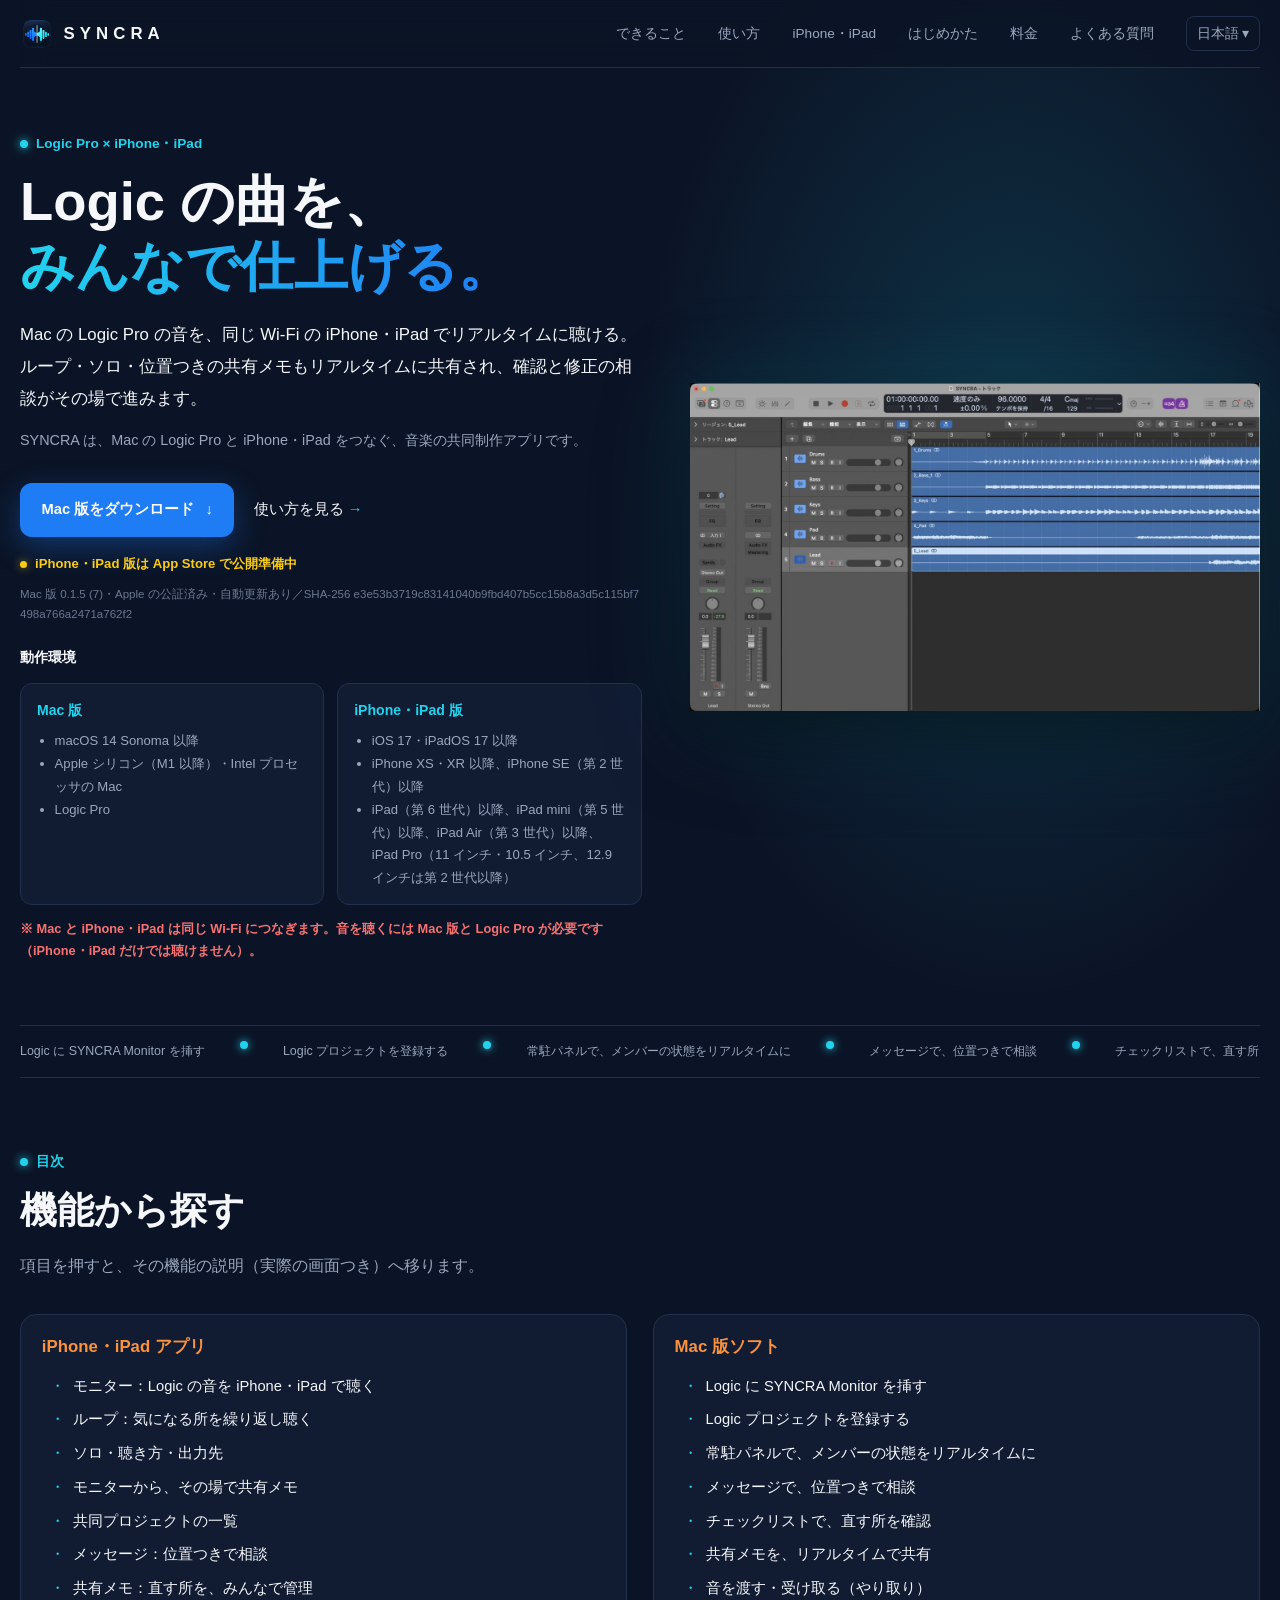
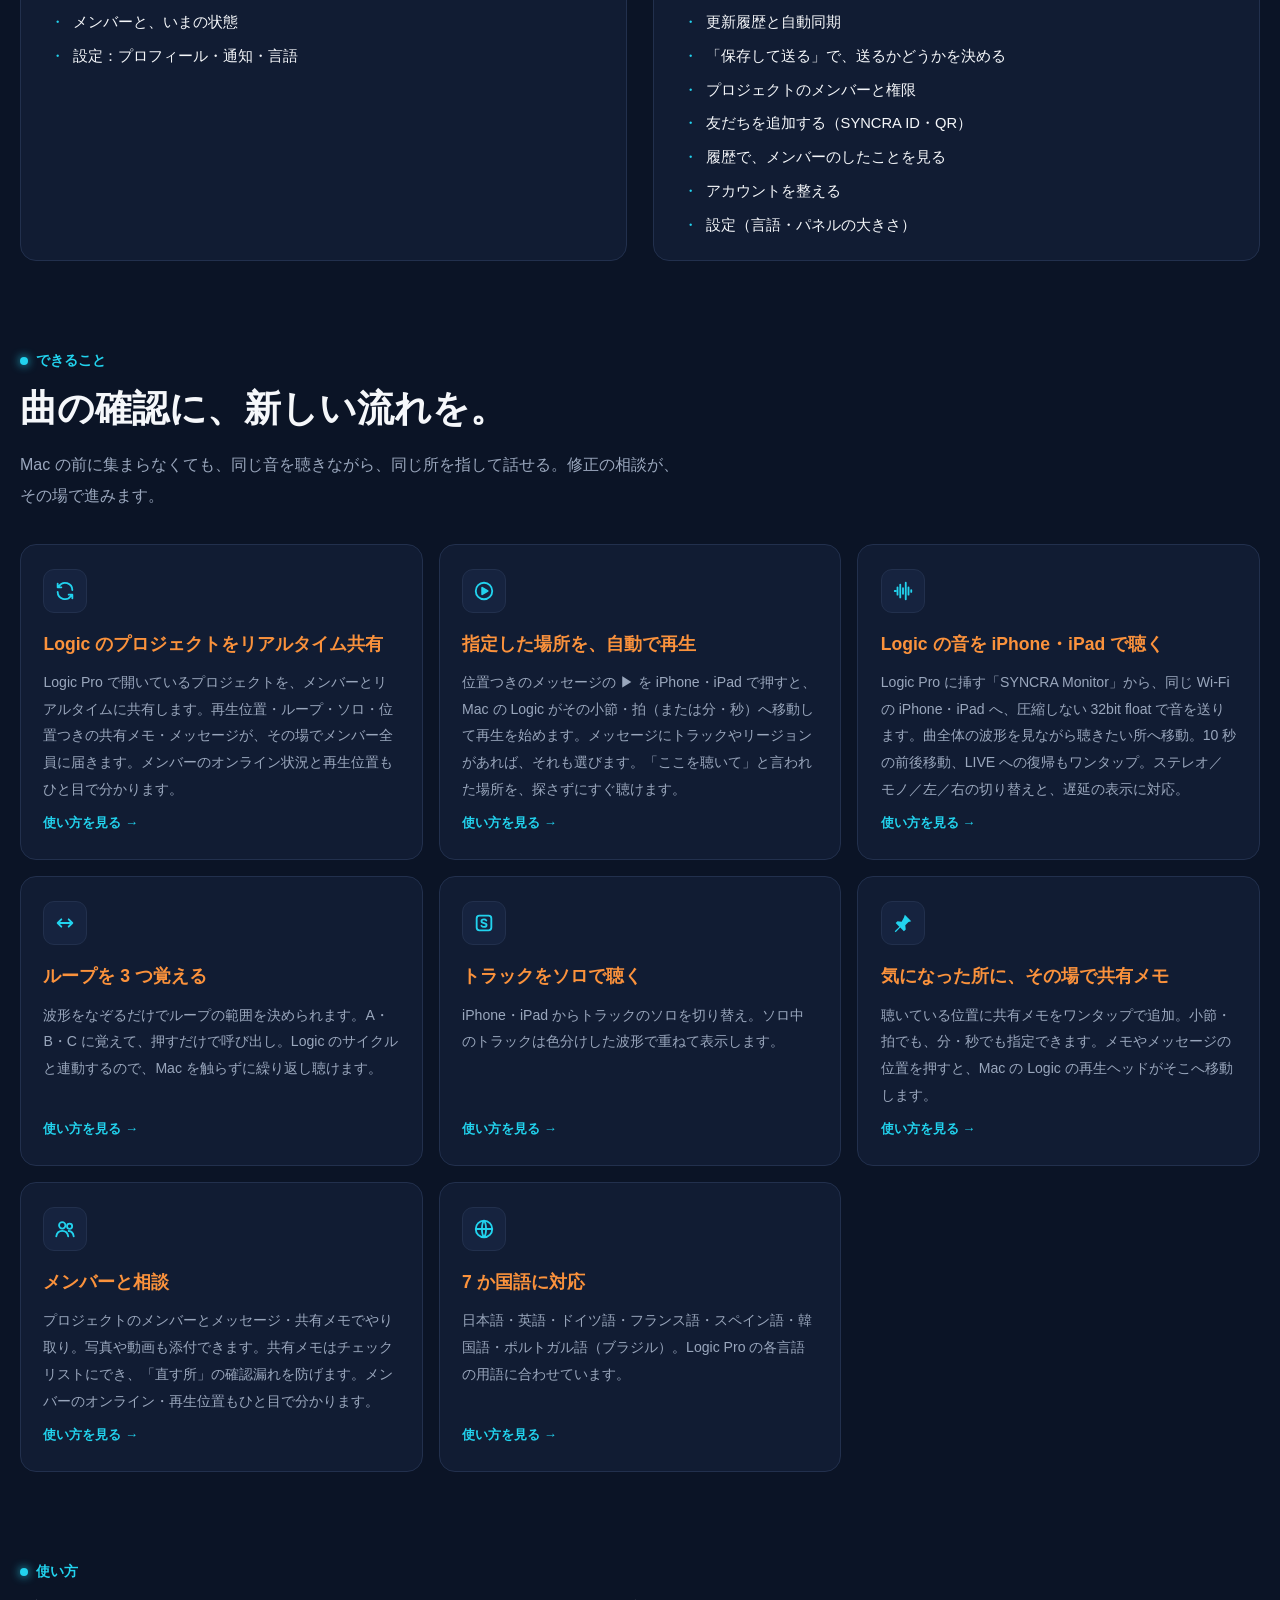
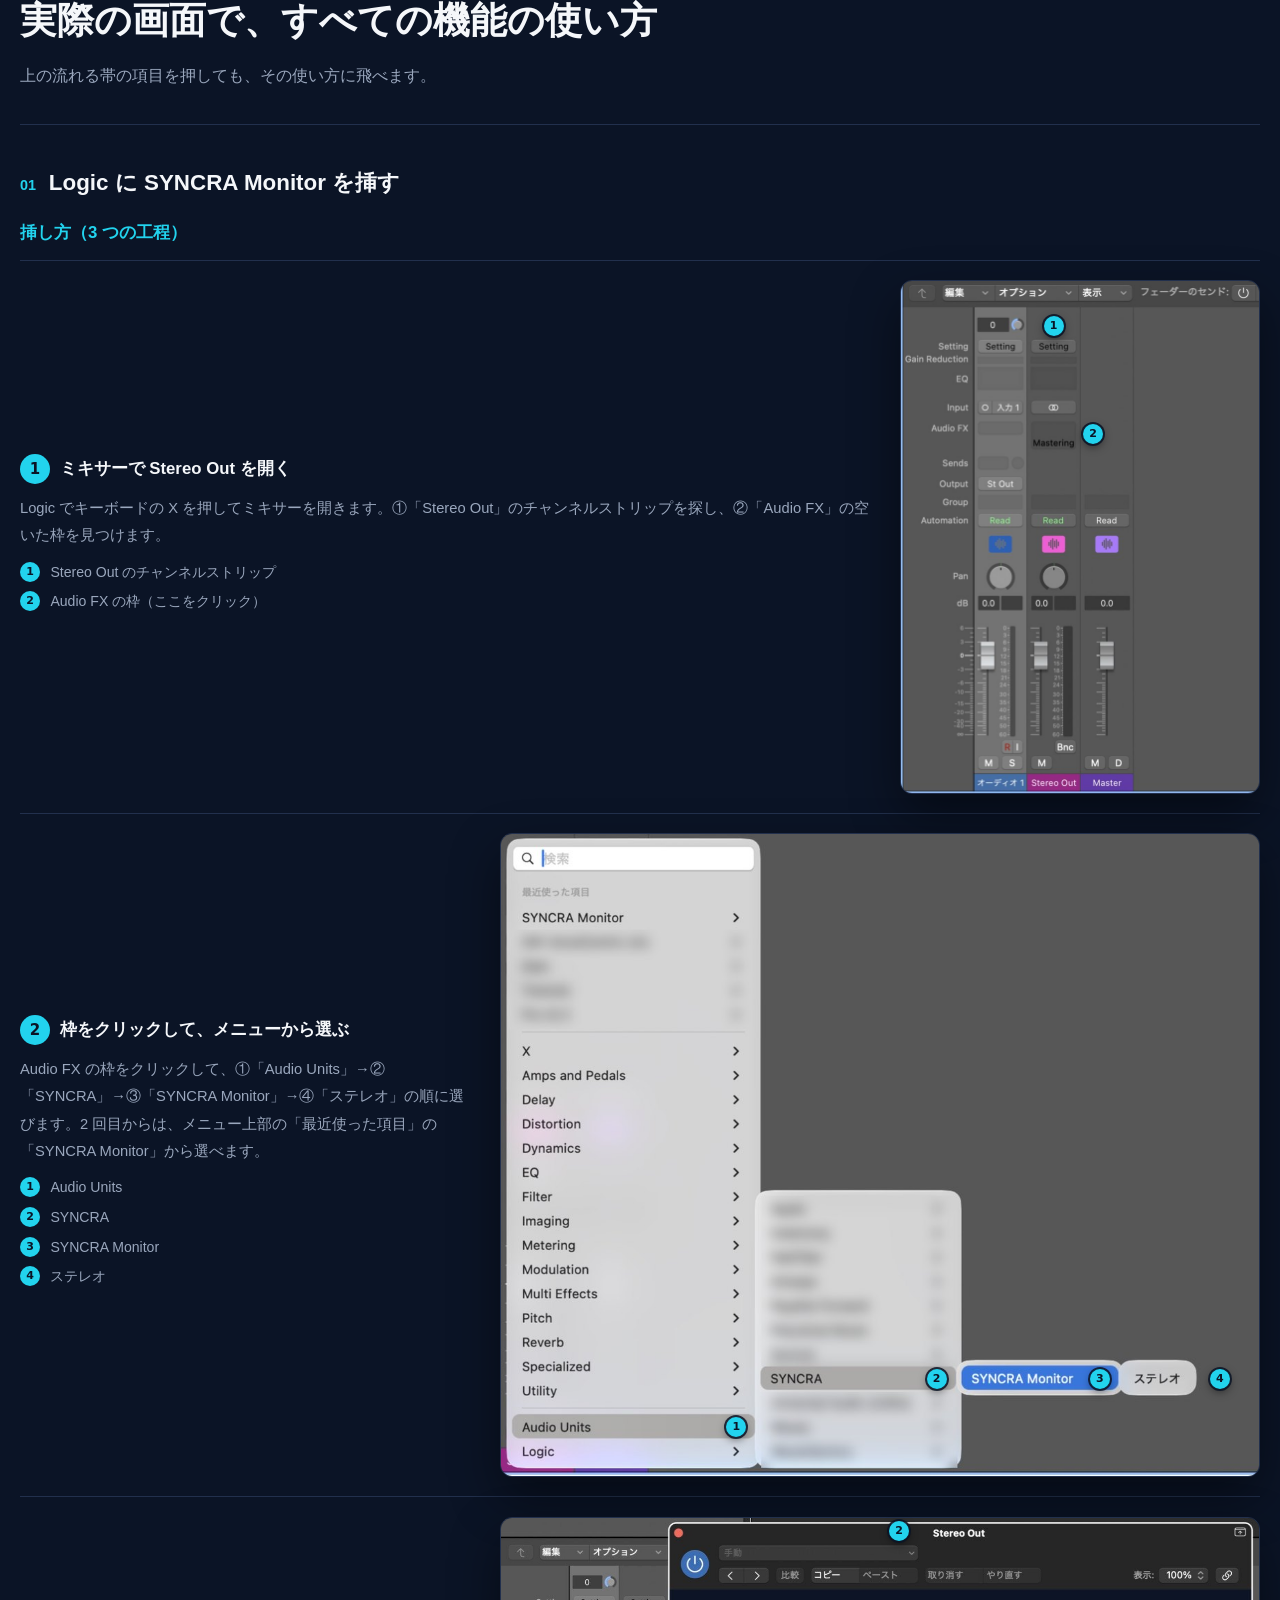
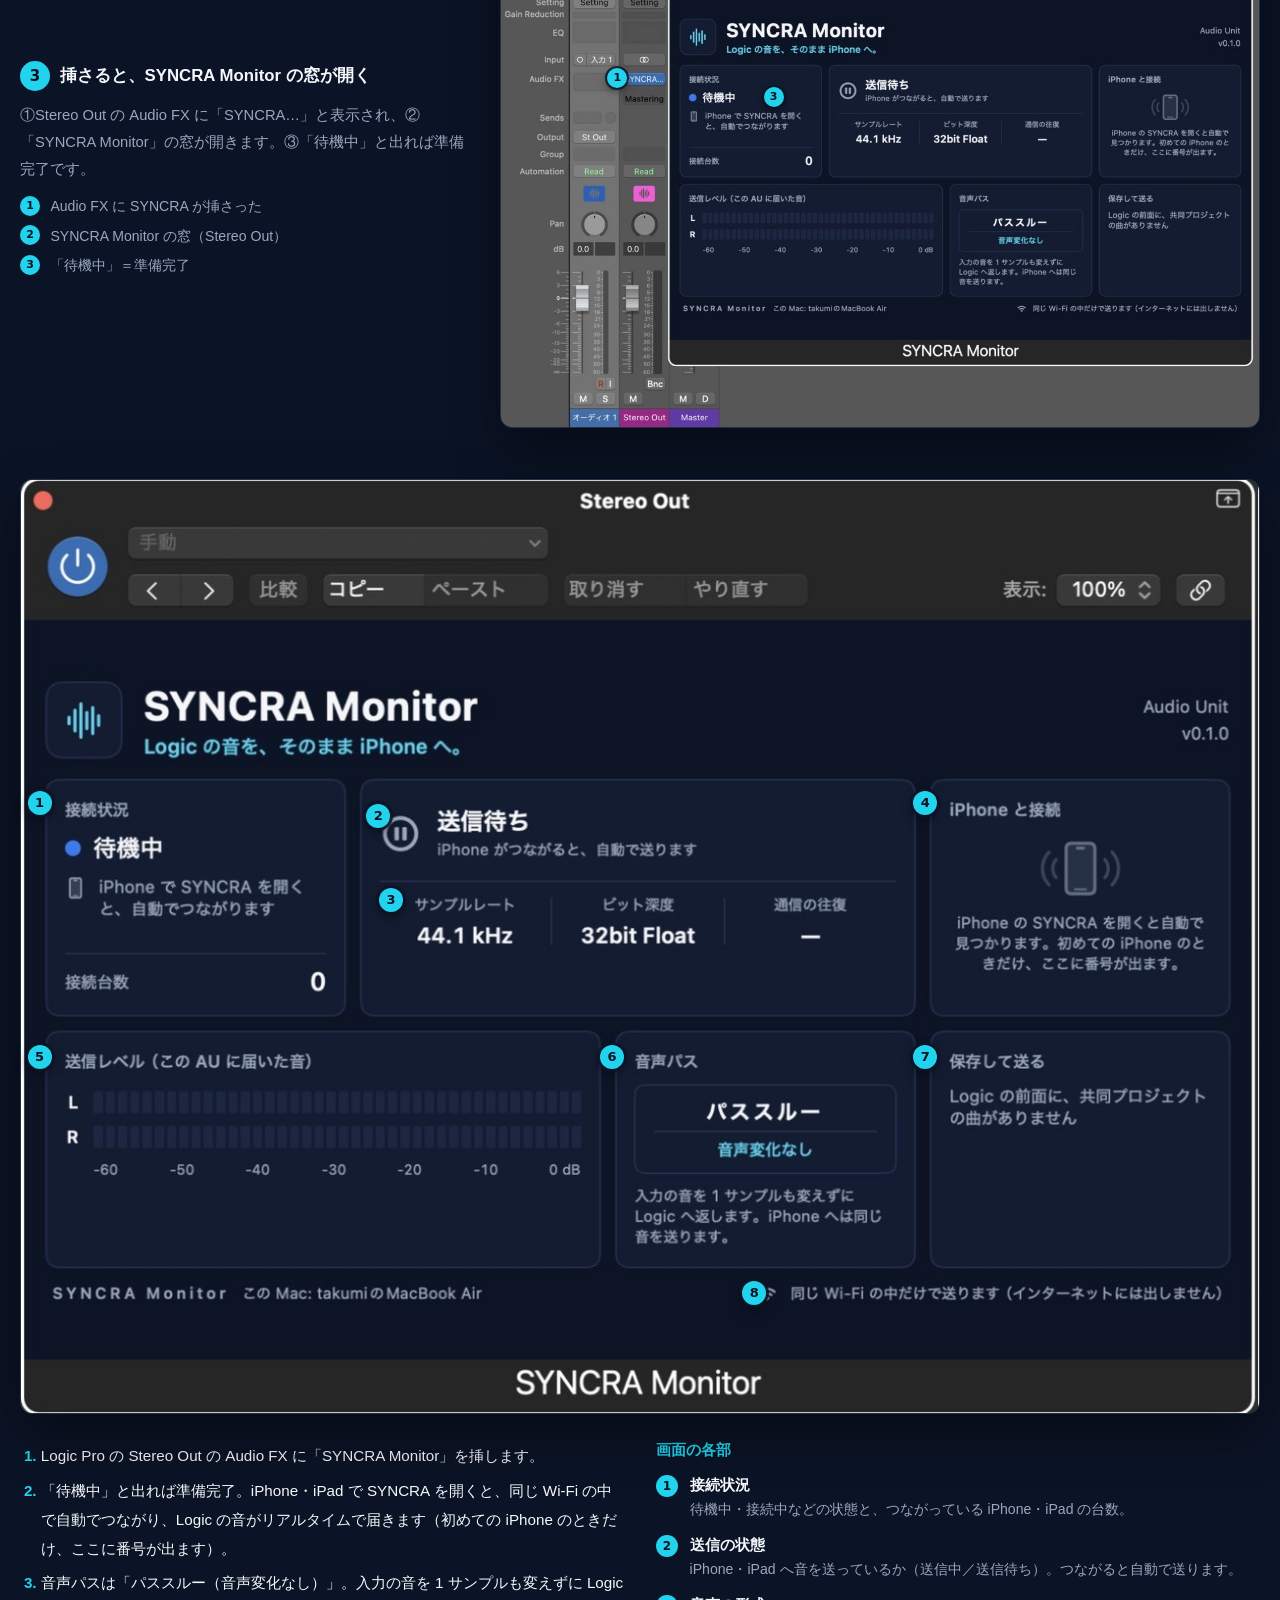
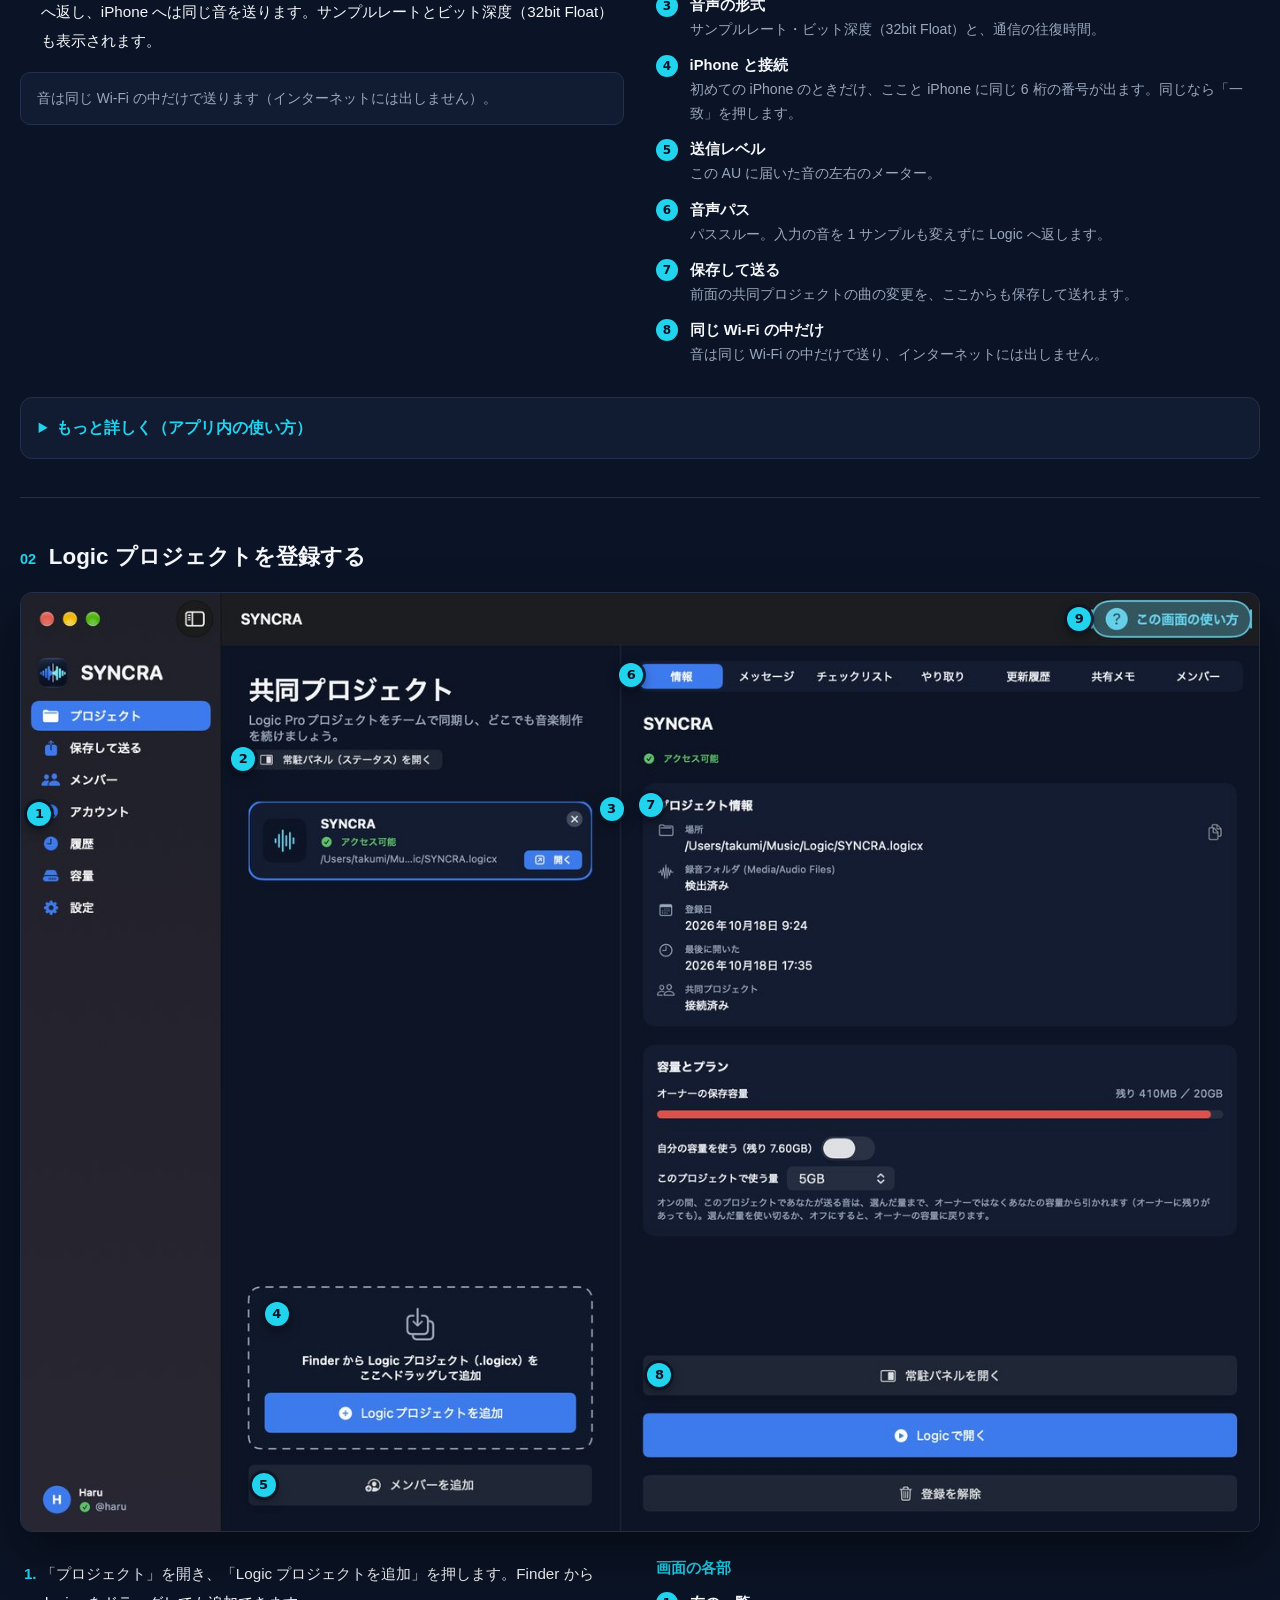
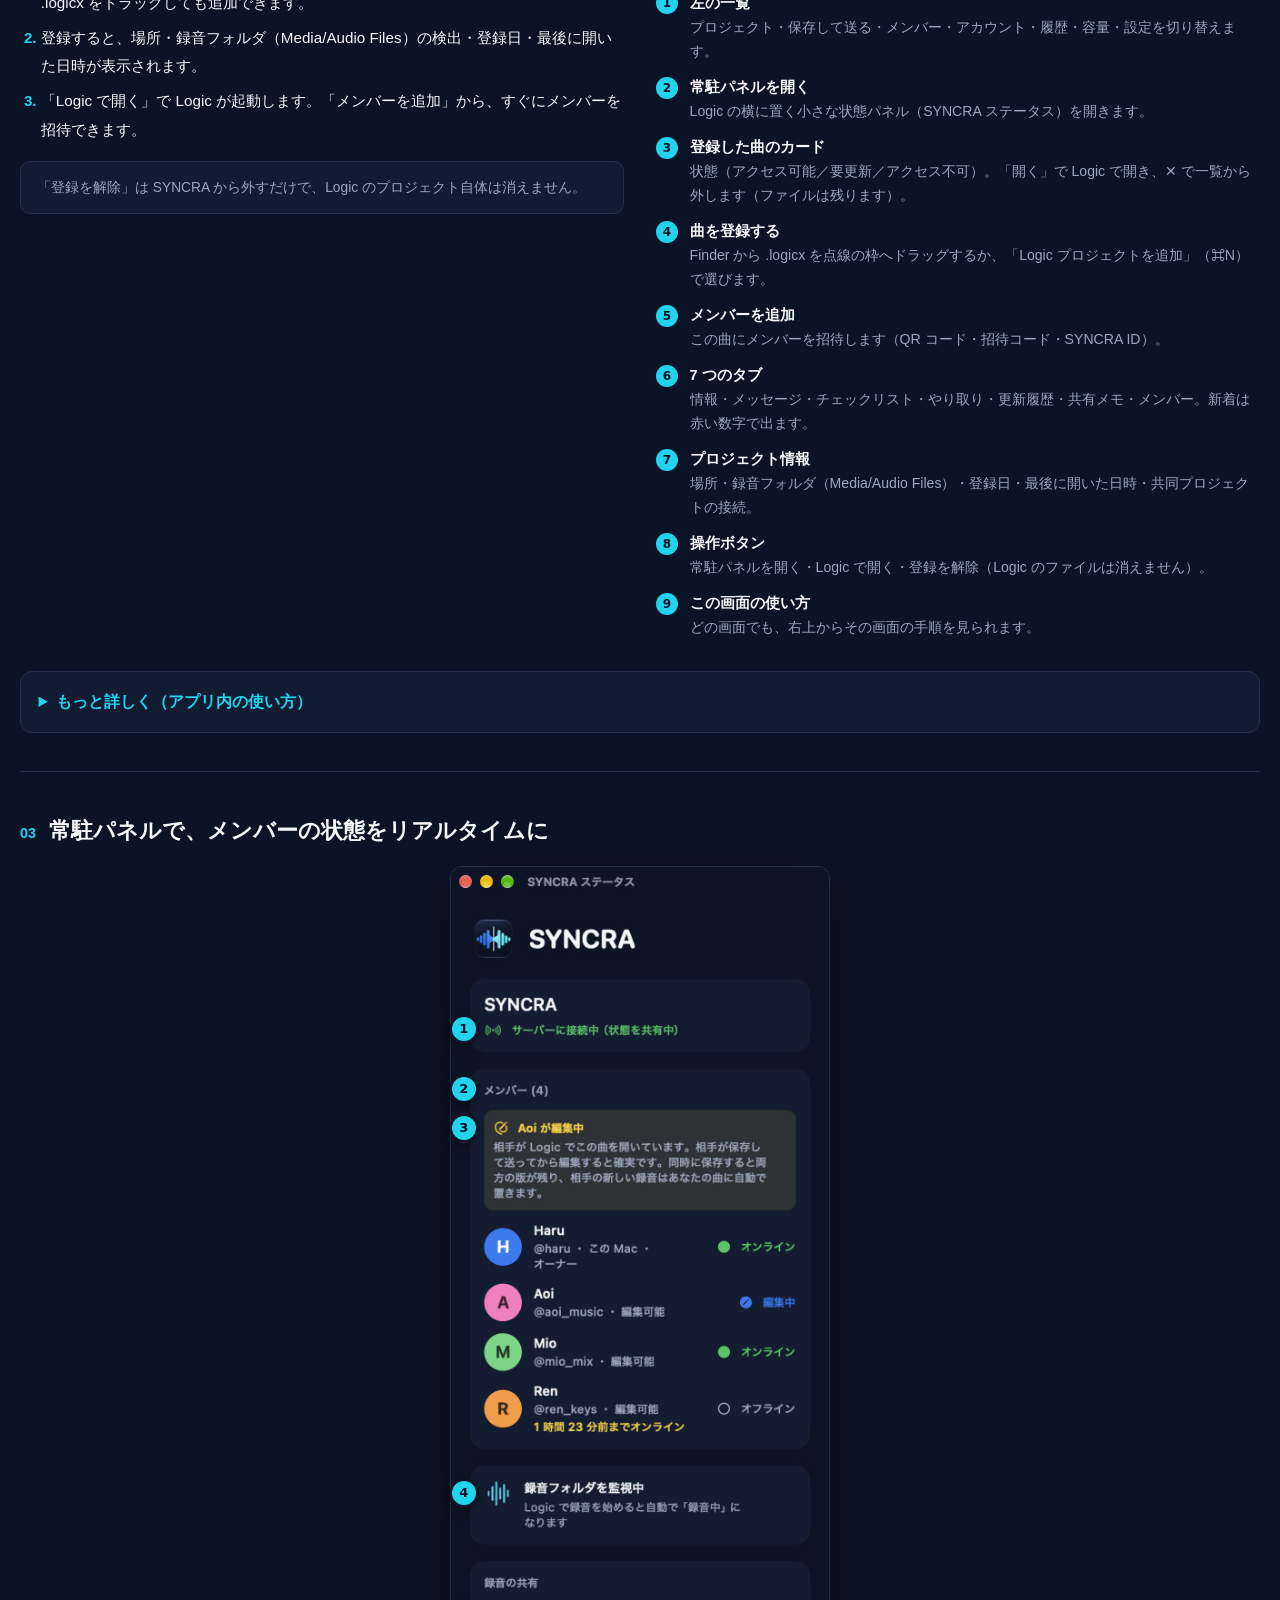
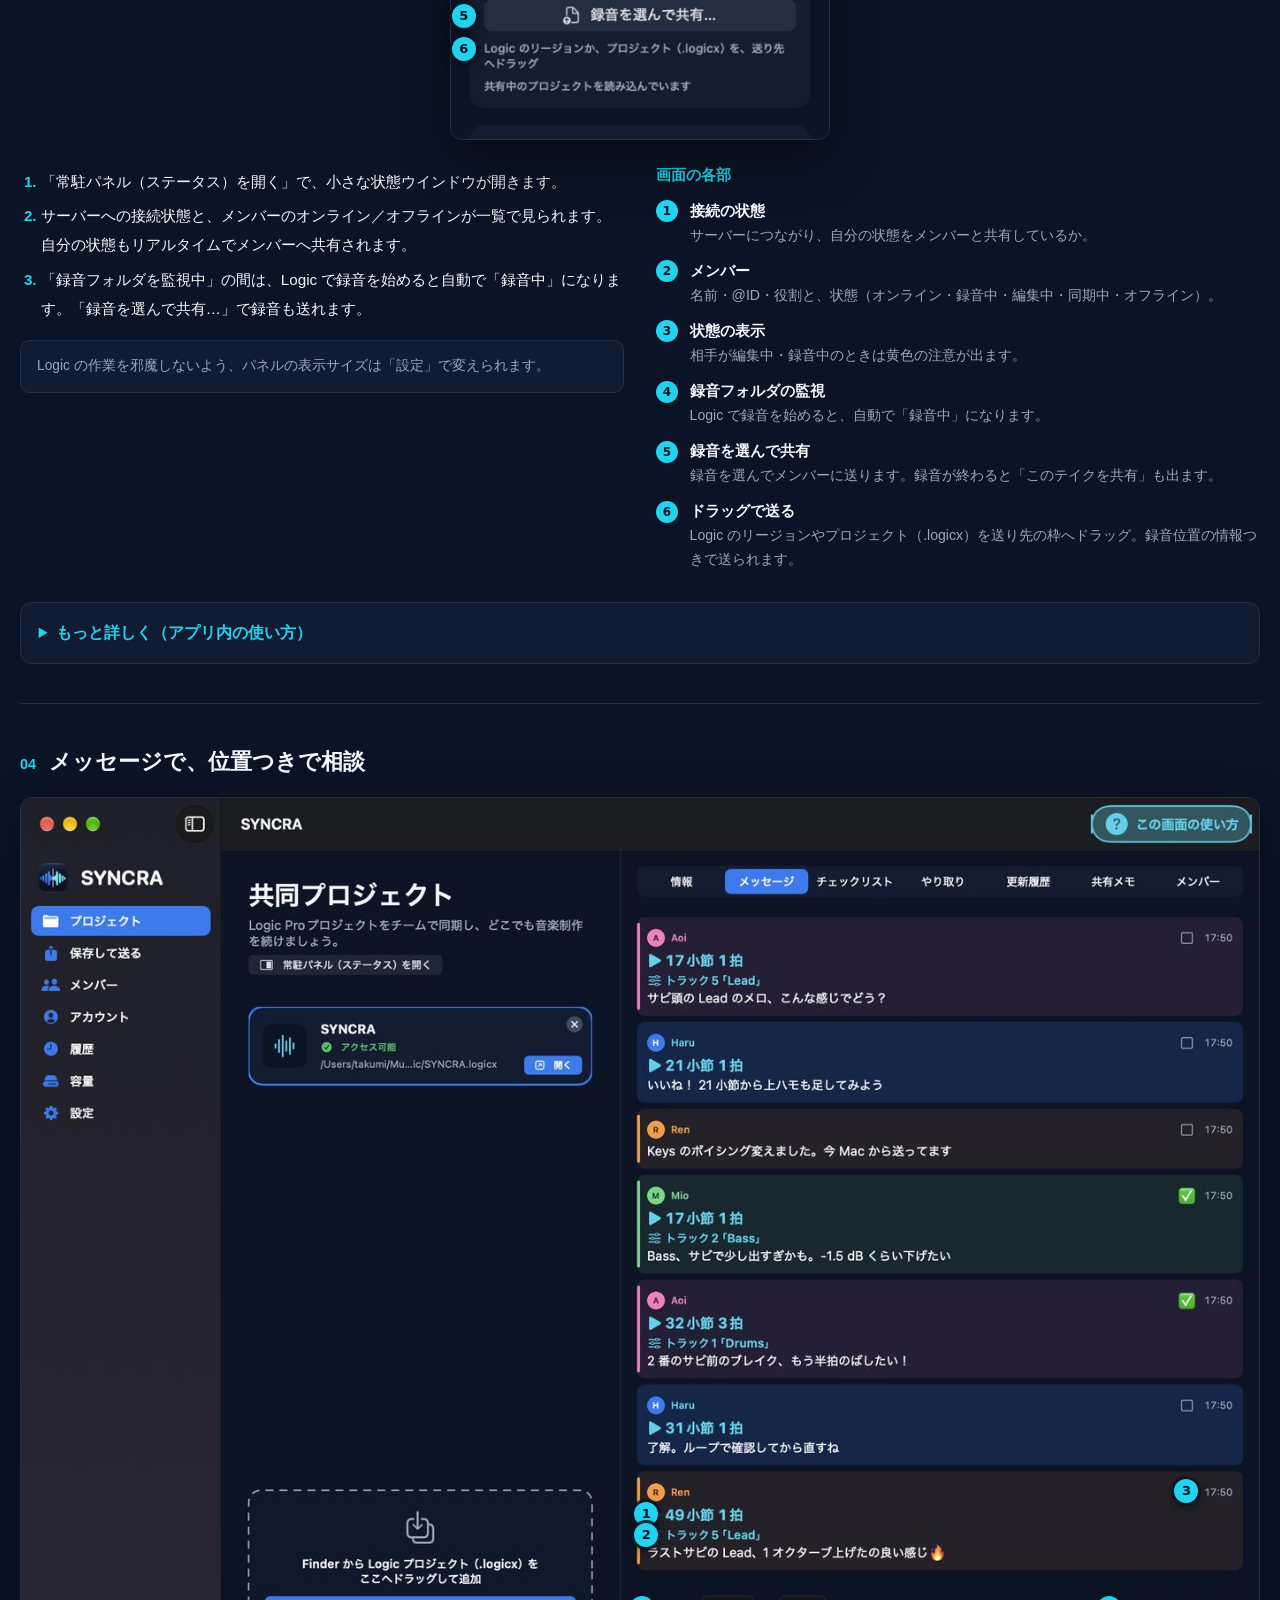
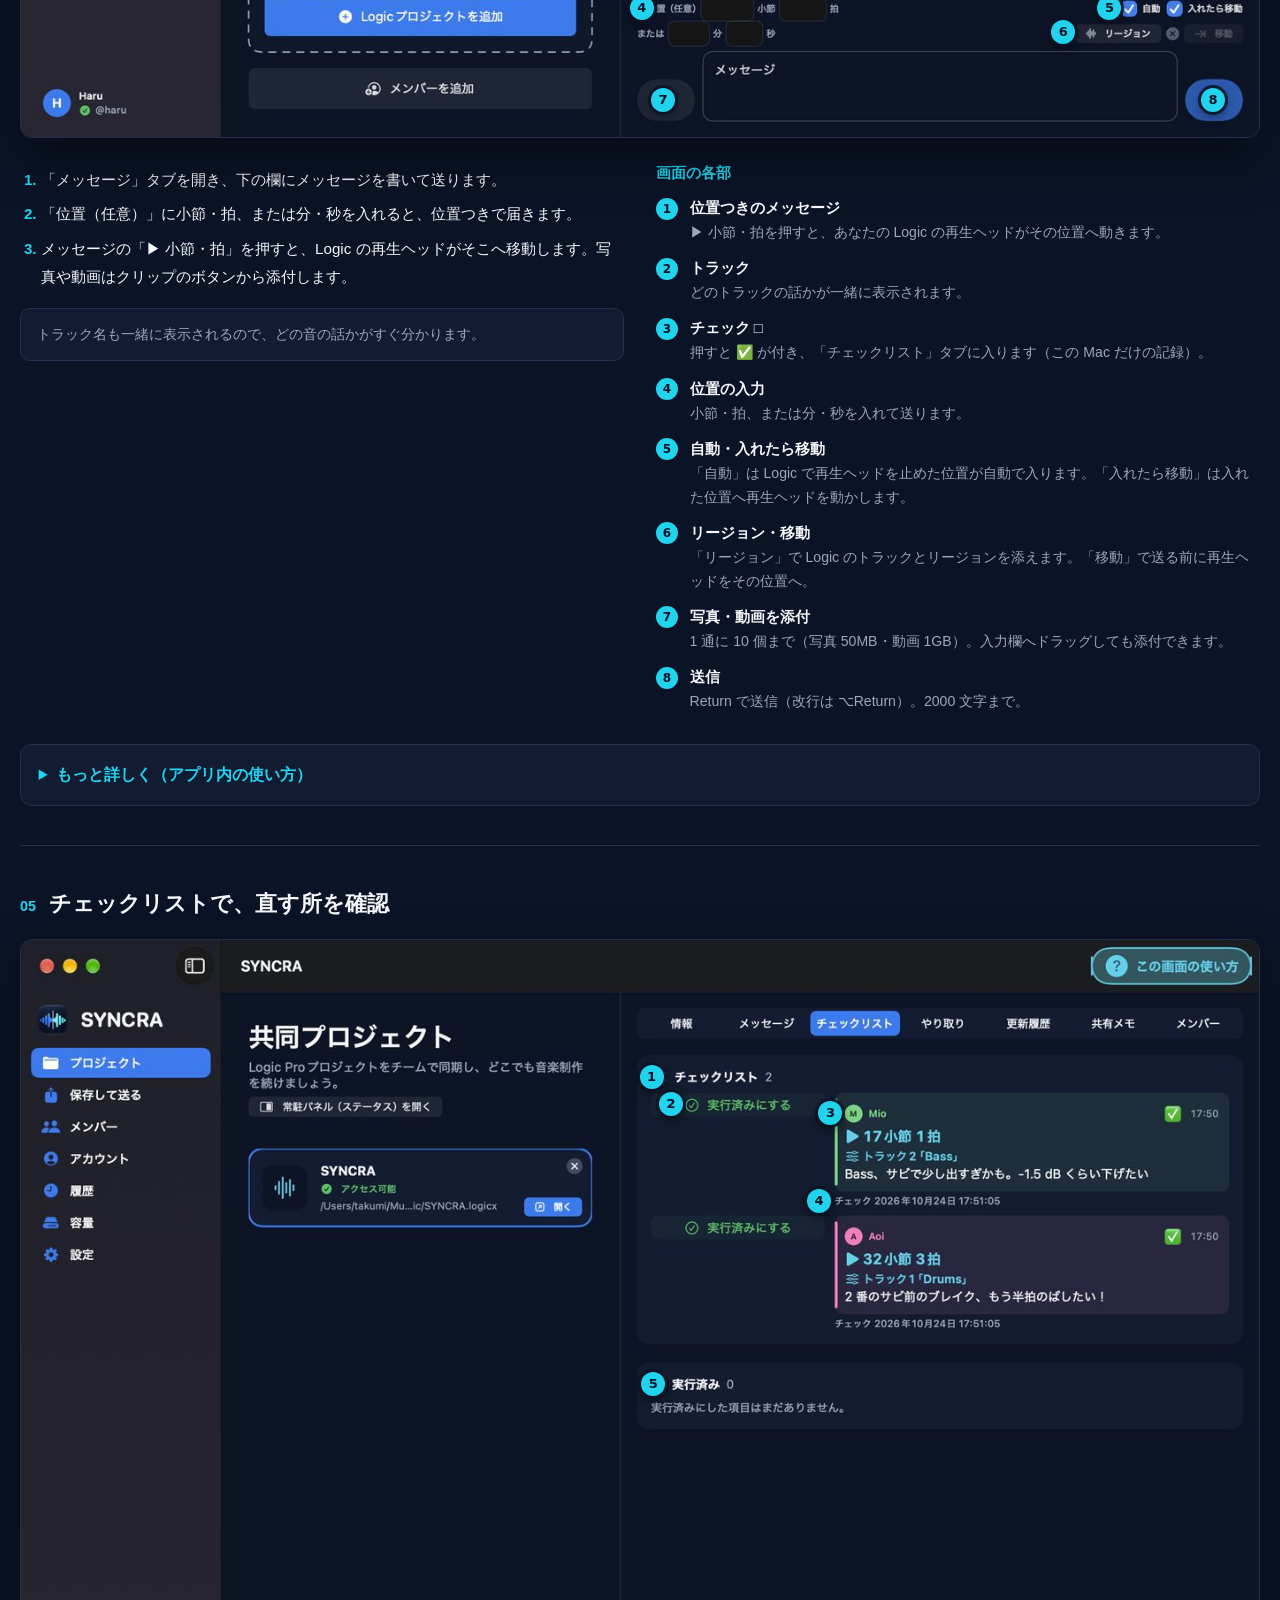
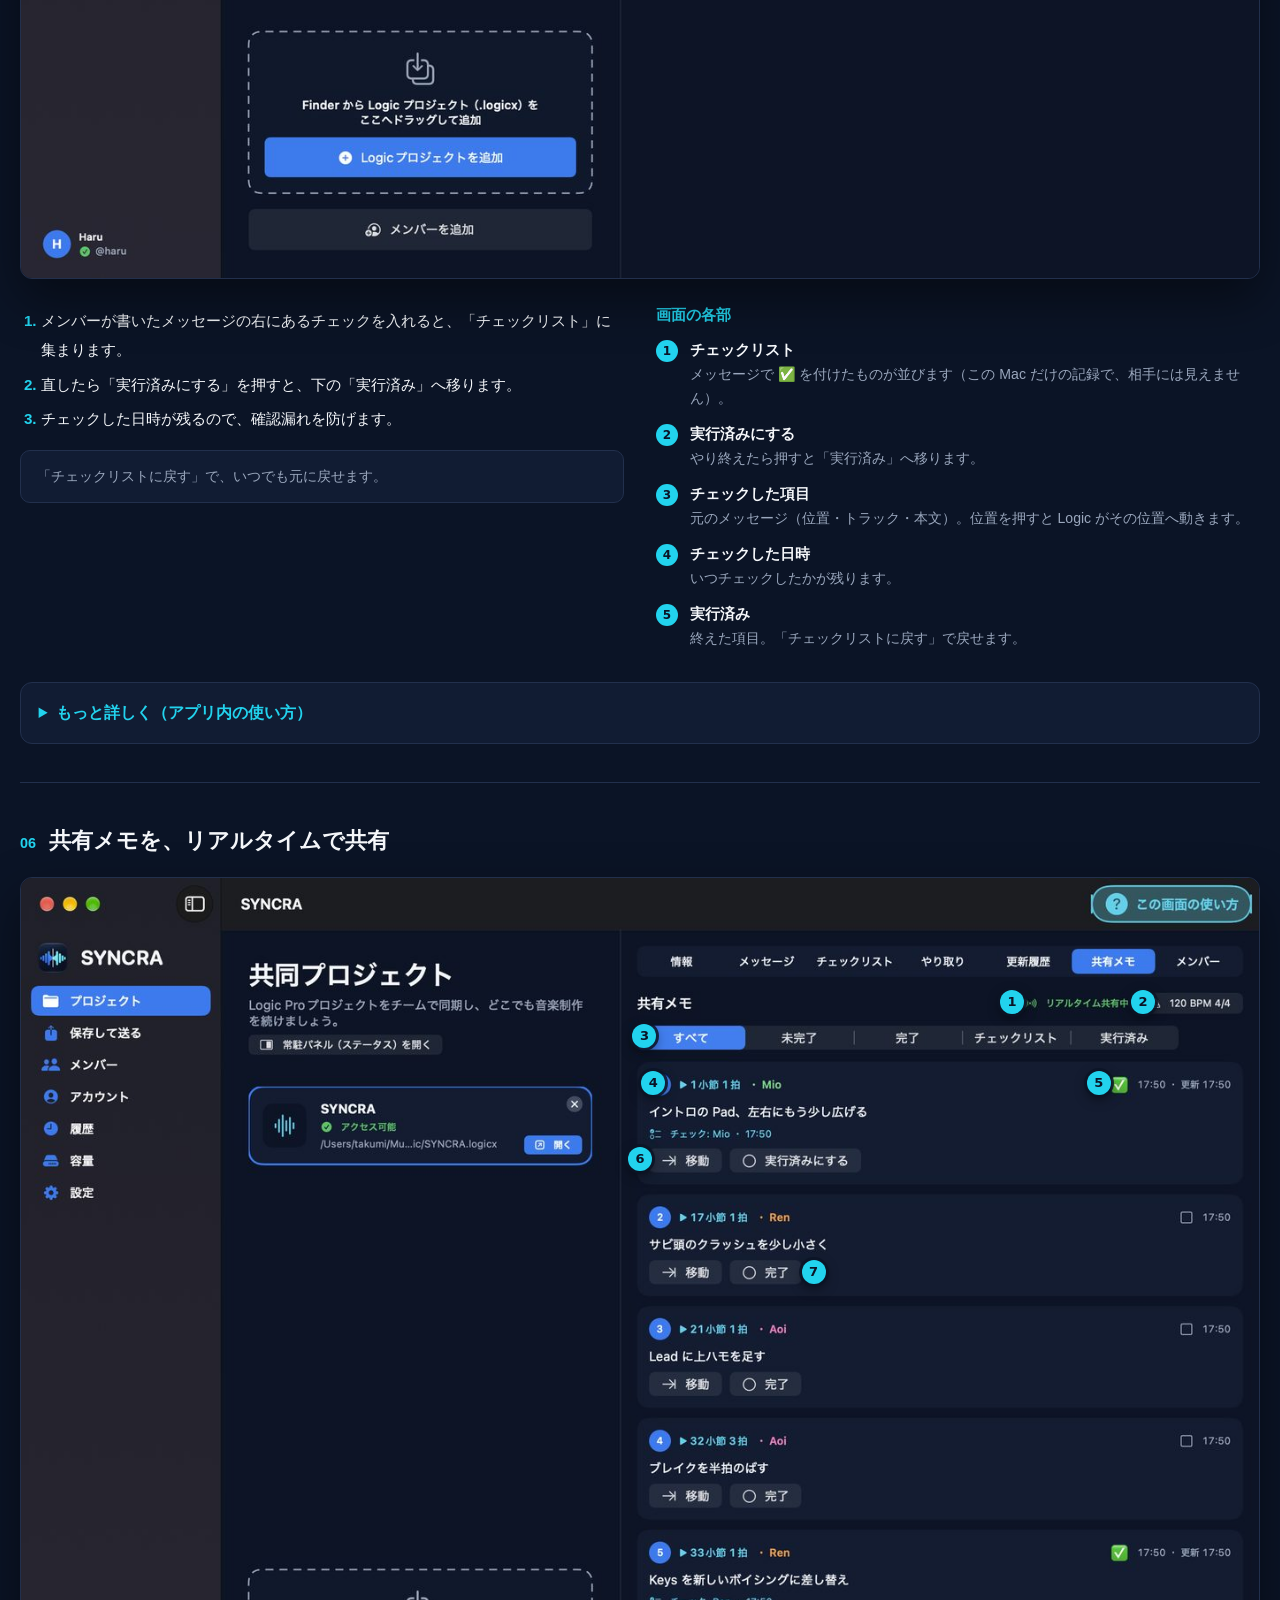
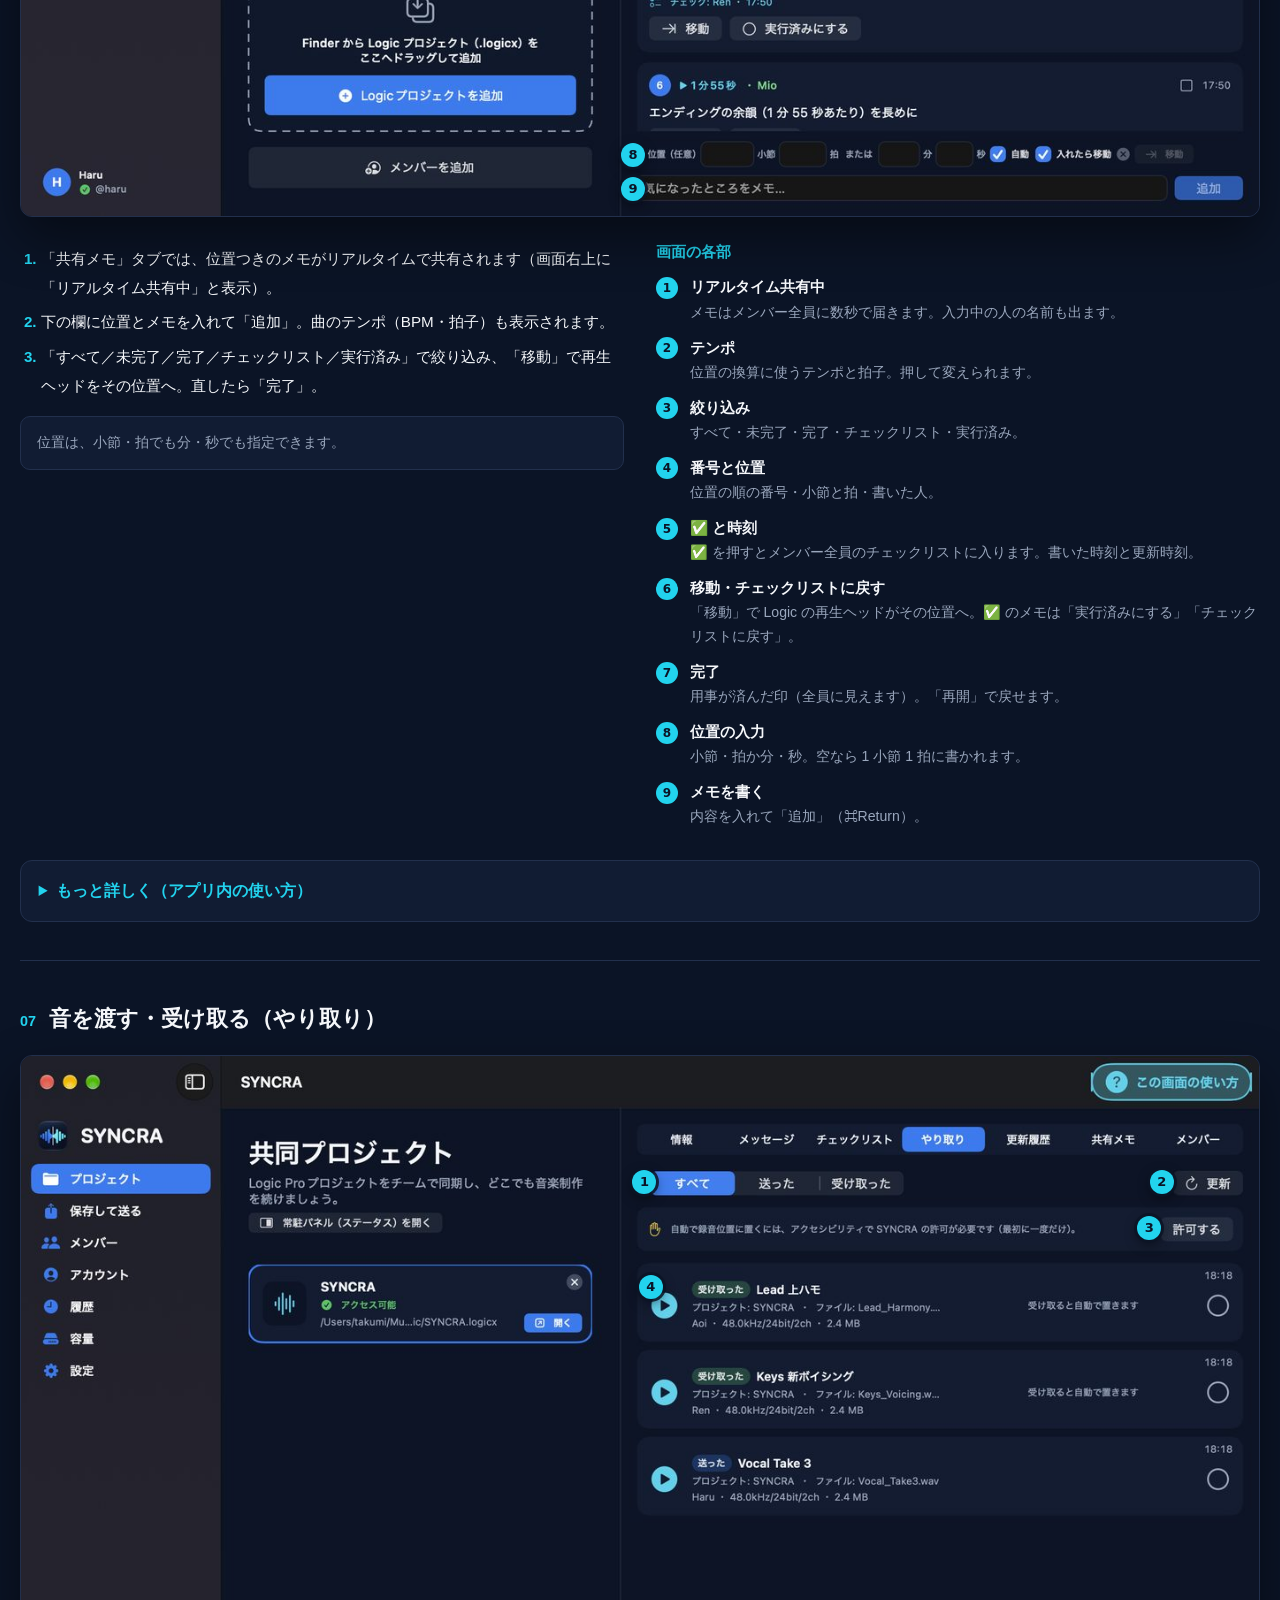
==== index.html @ a09bfbd3 "用語をアプリに合わせる・Logic のロックの画面を言語ごとに・de/fr の画面を撮り直し Co-Authored-By: Claude Opus 5.5 <noreply@anthropic.co" ====
<!doctype html><html lang="ja"><head><meta charset="utf-8"><meta name="viewport" content="width=device-width,initial-scale=1"><title>SYNCRA</title><link rel="stylesheet" href="style.css?v=20261024e"></head><body><main class="home"><link rel="alternate" hreflang="ja" href="https://tak0923.github.io/syncra-site/index.html"><link rel="alternate" hreflang="en" href="https://tak0923.github.io/syncra-site/en/index.html"><link rel="alternate" hreflang="de" href="https://tak0923.github.io/syncra-site/de/index.html"><link rel="alternate" hreflang="fr" href="https://tak0923.github.io/syncra-site/fr/index.html"><link rel="alternate" hreflang="es" href="https://tak0923.github.io/syncra-site/es/index.html"><link rel="alternate" hreflang="ko" href="https://tak0923.github.io/syncra-site/ko/index.html"><link rel="alternate" hreflang="pt-BR" href="https://tak0923.github.io/syncra-site/pt-BR/index.html"><script>document.documentElement.classList.add('js');addEventListener('DOMContentLoaded',function(){var e=document.querySelectorAll('.rv');if(!('IntersectionObserver'in window)){e.forEach(function(x){x.classList.add('in')});return}var o=new IntersectionObserver(function(es){es.forEach(function(x){if(x.isIntersecting){x.target.classList.add('in');o.unobserve(x.target)}})},{threshold:.1});e.forEach(function(x){o.observe(x)});var s=document.querySelector('.shots');if(s&&!matchMedia('(prefers-reduced-motion: reduce)').matches){var im=[].slice.call(s.querySelectorAll('img')),cur=0,last=-1;function pick(){var n;do{n=Math.floor(Math.random()*im.length)}while(im.length>1&&(n===cur||n===last));return n}setInterval(function(){var n=pick();im[cur].classList.remove('on');im[n].classList.add('on');last=cur;cur=n},5000)}document.querySelectorAll('.annw').forEach(function(w){if(w.scrollWidth<=w.clientWidth)return;var p=w.querySelectorAll('.pin'),t=0;p.forEach(function(x){t+=parseFloat(x.style.left)});if(!p.length)return;var c=t/p.length/100*w.scrollWidth;w.scrollLeft=Math.max(0,c-w.clientWidth/2)})});</script><header class="hdr"><a class="logo" href="#top"><img src="img/icon.png" alt="" width="34" height="34">SYNCRA</a>
<nav><a href="#features" class=hm>できること</a><a href="#usage">使い方</a><a href="#mobile" class=hm>iPhone・iPad</a><a href="#how">はじめかた</a><a href="#pricing" class=hm>料金</a><a href="#faq">よくある質問</a><details class="lang"><summary>日本語 ▾</summary><ul><li><a href="index.html" class="on" hreflang="ja">日本語</a></li><li><a href="en/index.html" class="" hreflang="en">English</a></li><li><a href="de/index.html" class="" hreflang="de">Deutsch</a></li><li><a href="fr/index.html" class="" hreflang="fr">Français</a></li><li><a href="es/index.html" class="" hreflang="es">Español</a></li><li><a href="ko/index.html" class="" hreflang="ko">한국어</a></li><li><a href="pt-BR/index.html" class="" hreflang="pt-BR">Português (BR)</a></li></ul></details></nav></header>
<section class="hero" id="top"><div class="rv in"><p class="kicker">Logic Pro × iPhone・iPad</p><h1>Logic の曲を、<br><span class="hl">みんなで仕上げる。</span></h1>
<p class="lead">Mac の Logic Pro の音を、同じ Wi-Fi の iPhone・iPad でリアルタイムに聴ける。ループ・ソロ・位置つきの共有メモもリアルタイムに共有され、確認と修正の相談がその場で進みます。</p><p class="note2">SYNCRA は、Mac の Logic Pro と iPhone・iPad をつなぐ、音楽の共同制作アプリです。</p><div class="ctas"><a class="b1" href="download/SYNCRA-0.1.5-7.zip">Mac 版をダウンロード <span>↓</span></a><a class="b2" href="#how">使い方を見る</a></div><p class="dot">iPhone・iPad 版は App Store で公開準備中</p><p class="hash">Mac 版 0.1.5 (7)・Apple の公証済み・自動更新あり／SHA-256 e3e53b3719c83141040b9fbd407b5cc15b8a3d5c115bf7498a766a2471a762f2</p><div class="req" id="req"><p class="rqh">動作環境</p><div class="rq"><h4>Mac 版</h4><ul><li>macOS 14 Sonoma 以降</li><li>Apple シリコン（M1 以降）・Intel プロセッサの Mac</li><li>Logic Pro</li></ul></div><div class="rq"><h4>iPhone・iPad 版</h4><ul><li>iOS 17・iPadOS 17 以降</li><li>iPhone XS・XR 以降、iPhone SE（第 2 世代）以降</li><li>iPad（第 6 世代）以降、iPad mini（第 5 世代）以降、iPad Air（第 3 世代）以降、iPad Pro（11 インチ・10.5 インチ、12.9 インチは第 2 世代以降）</li></ul></div><p class="rqn">※ Mac と iPhone・iPad は同じ Wi-Fi につなぎます。音を聴くには Mac 版と Logic Pro が必要です（iPhone・iPad だけでは聴けません）。</p></div></div>
<div class="shots rv in"><img src="img/m_logic.jpg" width="1400" height="806" alt="" class="on"><img src="img/m_monitor.jpg" width="1263" height="952" alt="" class="" loading=lazy><img src="img/m_messages_ja.jpg" width="1400" height="1061" alt="" class="" loading=lazy><img src="img/m_notes_ja.jpg" width="1400" height="1061" alt="" class="" loading=lazy><img src="img/m_members_ja.jpg" width="1400" height="1061" alt="" class="" loading=lazy><img src="img/m_history_ja.jpg" width="1400" height="1061" alt="" class="" loading=lazy><img src="img/m_info_ja.jpg" width="1400" height="1061" alt="" class="" loading=lazy></div></section>
<div class="strip"><div class="t"><a href="#u1">Logic に SYNCRA Monitor を挿す</a><i></i><a href="#u2">Logic プロジェクトを登録する</a><i></i><a href="#u3">常駐パネルで、メンバーの状態をリアルタイムに</a><i></i><a href="#u4">メッセージで、位置つきで相談</a><i></i><a href="#u5">チェックリストで、直す所を確認</a><i></i><a href="#u6">共有メモを、リアルタイムで共有</a><i></i><a href="#u7">音を渡す・受け取る（やり取り）</a><i></i><a href="#u8">更新履歴と自動同期</a><i></i><a href="#u9">「保存して送る」で、送るかどうかを決める</a><i></i><a href="#u10">プロジェクトのメンバーと権限</a><i></i><a href="#u11">友だちを追加する（SYNCRA ID・QR）</a><i></i><a href="#u12">履歴で、メンバーのしたことを見る</a><i></i><a href="#u13">アカウントを整える</a><i></i><a href="#u14">設定（言語・パネルの大きさ）</a><i></i><a href="#u1">Logic に SYNCRA Monitor を挿す</a><i></i><a href="#u2">Logic プロジェクトを登録する</a><i></i><a href="#u3">常駐パネルで、メンバーの状態をリアルタイムに</a><i></i><a href="#u4">メッセージで、位置つきで相談</a><i></i><a href="#u5">チェックリストで、直す所を確認</a><i></i><a href="#u6">共有メモを、リアルタイムで共有</a><i></i><a href="#u7">音を渡す・受け取る（やり取り）</a><i></i><a href="#u8">更新履歴と自動同期</a><i></i><a href="#u9">「保存して送る」で、送るかどうかを決める</a><i></i><a href="#u10">プロジェクトのメンバーと権限</a><i></i><a href="#u11">友だちを追加する（SYNCRA ID・QR）</a><i></i><a href="#u12">履歴で、メンバーのしたことを見る</a><i></i><a href="#u13">アカウントを整える</a><i></i><a href="#u14">設定（言語・パネルの大きさ）</a><i></i></div></div>
<section class="sec ftoc" id="toc"><p class="kicker rv">目次</p><h2 class="rv">機能から探す</h2><p class="desc rv">項目を押すと、その機能の説明（実際の画面つき）へ移ります。</p><div class="cols"><div class="col rv"><h3>iPhone・iPad アプリ</h3><ul><li><a class="ft" href="#i1"><span>モニター：Logic の音を iPhone・iPad で聴く</span></a></li><li><a class="ft" href="#i2"><span>ループ：気になる所を繰り返し聴く</span></a></li><li><a class="ft" href="#i3"><span>ソロ・聴き方・出力先</span></a></li><li><a class="ft" href="#i4"><span>モニターから、その場で共有メモ</span></a></li><li><a class="ft" href="#i5"><span>共同プロジェクトの一覧</span></a></li><li><a class="ft" href="#i6"><span>メッセージ：位置つきで相談</span></a></li><li><a class="ft" href="#i7"><span>共有メモ：直す所を、みんなで管理</span></a></li><li><a class="ft" href="#i8"><span>メンバーと、いまの状態</span></a></li><li><a class="ft" href="#i9"><span>設定：プロフィール・通知・言語</span></a></li></ul></div><div class="col rv"><h3>Mac 版ソフト</h3><ul><li><a class="ft" href="#u1"><span>Logic に SYNCRA Monitor を挿す</span></a></li><li><a class="ft" href="#u2"><span>Logic プロジェクトを登録する</span></a></li><li><a class="ft" href="#u3"><span>常駐パネルで、メンバーの状態をリアルタイムに</span></a></li><li><a class="ft" href="#u4"><span>メッセージで、位置つきで相談</span></a></li><li><a class="ft" href="#u5"><span>チェックリストで、直す所を確認</span></a></li><li><a class="ft" href="#u6"><span>共有メモを、リアルタイムで共有</span></a></li><li><a class="ft" href="#u7"><span>音を渡す・受け取る（やり取り）</span></a></li><li><a class="ft" href="#u8"><span>更新履歴と自動同期</span></a></li><li><a class="ft" href="#u9"><span>「保存して送る」で、送るかどうかを決める</span></a></li><li><a class="ft" href="#u10"><span>プロジェクトのメンバーと権限</span></a></li><li><a class="ft" href="#u11"><span>友だちを追加する（SYNCRA ID・QR）</span></a></li><li><a class="ft" href="#u12"><span>履歴で、メンバーのしたことを見る</span></a></li><li><a class="ft" href="#u13"><span>アカウントを整える</span></a></li><li><a class="ft" href="#u14"><span>設定（言語・パネルの大きさ）</span></a></li></ul></div></div></section><section class="sec" id="features"><p class="kicker rv">できること</p><h2 class="rv">曲の確認に、新しい流れを。</h2><p class="desc rv">Mac の前に集まらなくても、同じ音を聴きながら、同じ所を指して話せる。修正の相談が、その場で進みます。</p><div class="cards"><a class="fc rv" href="#u8"><div class="ic"><svg viewBox="0 0 24 24" fill="none" stroke="currentColor" stroke-width="2" stroke-linecap="round" stroke-linejoin="round"><path d="M20 11a8 8 0 0 0-14.5-4.5L4 8M4 4v4h4M4 13a8 8 0 0 0 14.5 4.5L20 16M20 20v-4h-4"/></svg></div><h3>Logic のプロジェクトをリアルタイム共有</h3><p>Logic Pro で開いているプロジェクトを、メンバーとリアルタイムに共有します。再生位置・ループ・ソロ・位置つきの共有メモ・メッセージが、その場でメンバー全員に届きます。メンバーのオンライン状況と再生位置もひと目で分かります。</p><span class="go">使い方を見る →</span></a><a class="fc rv" href="#i6"><div class="ic"><svg viewBox="0 0 24 24" fill="none" stroke="currentColor" stroke-width="2" stroke-linejoin="round"><circle cx="12" cy="12" r="9"/><path d="M10 8.5v7l6-3.5z" fill="currentColor"/></svg></div><h3>指定した場所を、自動で再生</h3><p>位置つきのメッセージの ▶ を iPhone・iPad で押すと、Mac の Logic がその小節・拍（または分・秒）へ移動して再生を始めます。メッセージにトラックやリージョンがあれば、それも選びます。「ここを聴いて」と言われた場所を、探さずにすぐ聴けます。</p><span class="go">使い方を見る →</span></a><a class="fc rv" href="#i1"><div class="ic"><svg viewBox="0 0 24 24" fill="none" stroke="currentColor" stroke-width="2" stroke-linecap="round"><path d="M3 12h1M6 8v8M9 5v14M12 9v6M15 3v18M18 8v8M21 11v2"/></svg></div><h3>Logic の音を iPhone・iPad で聴く</h3><p>Logic Pro に挿す「SYNCRA Monitor」から、同じ Wi-Fi の iPhone・iPad へ、圧縮しない 32bit float で音を送ります。曲全体の波形を見ながら聴きたい所へ移動。10 秒の前後移動、LIVE への復帰もワンタップ。ステレオ／モノ／左／右の切り替えと、遅延の表示に対応。</p><span class="go">使い方を見る →</span></a><a class="fc rv" href="#i2"><div class="ic"><svg viewBox="0 0 24 24" fill="none" stroke="currentColor" stroke-width="2" stroke-linecap="round" stroke-linejoin="round"><path d="M4 12h16M8 8l-4 4 4 4M16 8l4 4-4 4"/></svg></div><h3>ループを 3 つ覚える</h3><p>波形をなぞるだけでループの範囲を決められます。A・B・C に覚えて、押すだけで呼び出し。Logic のサイクルと連動するので、Mac を触らずに繰り返し聴けます。</p><span class="go">使い方を見る →</span></a><a class="fc rv" href="#i3"><div class="ic"><svg viewBox="0 0 24 24" fill="none" stroke="currentColor" stroke-width="2"><rect x="4" y="4" width="16" height="16" rx="3"/><path d="M14.5 9.2c-.6-.8-1.5-1.2-2.5-1.2-1.7 0-2.8.9-2.8 2.1 0 2.8 5.6 1.4 5.6 4.1 0 1.3-1.2 2.1-2.8 2.1-1.2 0-2.2-.5-2.8-1.4" stroke-linecap="round"/></svg></div><h3>トラックをソロで聴く</h3><p>iPhone・iPad からトラックのソロを切り替え。ソロ中のトラックは色分けした波形で重ねて表示します。</p><span class="go">使い方を見る →</span></a><a class="fc rv" href="#i4"><div class="ic"><svg viewBox="0 0 24 24" fill="currentColor"><path d="M14 3l7 7-3 1-3.5 3.5.5 4.5-2 2-4-4-5 5-1-1 5-5-4-4 2-2 4.5.5L13 6z"/></svg></div><h3>気になった所に、その場で共有メモ</h3><p>聴いている位置に共有メモをワンタップで追加。小節・拍でも、分・秒でも指定できます。メモやメッセージの位置を押すと、Mac の Logic の再生ヘッドがそこへ移動します。</p><span class="go">使い方を見る →</span></a><a class="fc rv" href="#u4"><div class="ic"><svg viewBox="0 0 24 24" fill="none" stroke="currentColor" stroke-width="2" stroke-linecap="round"><circle cx="9" cy="8" r="3.5"/><path d="M2.5 20c.5-3.5 3-6 6.5-6s6 2.5 6.5 6"/><circle cx="17" cy="9" r="2.8"/><path d="M16 14.2c3 .2 5 2.4 5.5 5.8"/></svg></div><h3>メンバーと相談</h3><p>プロジェクトのメンバーとメッセージ・共有メモでやり取り。写真や動画も添付できます。共有メモはチェックリストにでき、「直す所」の確認漏れを防げます。メンバーのオンライン・再生位置もひと目で分かります。</p><span class="go">使い方を見る →</span></a><a class="fc rv" href="#u14"><div class="ic"><svg viewBox="0 0 24 24" fill="none" stroke="currentColor" stroke-width="2"><circle cx="12" cy="12" r="9"/><path d="M3 12h18M12 3c3 3.5 3 14.5 0 18M12 3c-3 3.5-3 14.5 0 18"/></svg></div><h3>7 か国語に対応</h3><p>日本語・英語・ドイツ語・フランス語・スペイン語・韓国語・ポルトガル語（ブラジル）。Logic Pro の各言語の用語に合わせています。</p><span class="go">使い方を見る →</span></a></div></section>
<section class="sec" id="usage"><p class="kicker rv">使い方</p><h2 class="rv">実際の画面で、すべての機能の使い方</h2><p class="desc rv">上の流れる帯の項目を押しても、その使い方に飛べます。</p><article class="use rv" id="u1"><div class="uh"><span class="un">01</span><h3>Logic に SYNCRA Monitor を挿す</h3></div><div class="ins"><h4>挿し方（3 つの工程）</h4><div class="is tall"><div class="it"><span class="sn">1</span><h5>ミキサーで Stereo Out を開く</h5><p>Logic でキーボードの X を押してミキサーを開きます。①「Stereo Out」のチャンネルストリップを探し、②「Audio FX」の空いた枠を見つけます。</p><ol class="pl"><li>Stereo Out のチャンネルストリップ</li><li>Audio FX の枠（ここをクリック）</li></ol></div><figure class="ann"><img src="img/ins1.jpg" width="720" height="1028" alt="" loading="lazy"><span class="pin" style="left:42.64%;top:8.95%">1</span><span class="pin" style="left:53.61%;top:29.96%">2</span></figure></div><div class="is"><div class="it"><span class="sn">2</span><h5>枠をクリックして、メニューから選ぶ</h5><p>Audio FX の枠をクリックして、①「Audio Units」→②「SYNCRA」→③「SYNCRA Monitor」→④「ステレオ」の順に選びます。2 回目からは、メニュー上部の「最近使った項目」の「SYNCRA Monitor」から選べます。</p><ol class="pl"><li>Audio Units</li><li>SYNCRA</li><li>SYNCRA Monitor</li><li>ステレオ</li></ol></div><figure class="ann"><img src="img/ins2.jpg" width="1100" height="932" alt="" loading="lazy"><span class="pin" style="left:31.09%;top:92.27%">1</span><span class="pin" style="left:57.45%;top:84.76%">2</span><span class="pin" style="left:78.91%;top:84.76%">3</span><span class="pin" style="left:94.73%;top:84.76%">4</span></figure></div><div class="is"><div class="it"><span class="sn">3</span><h5>挿さると、SYNCRA Monitor の窓が開く</h5><p>①Stereo Out の Audio FX に「SYNCRA…」と表示され、②「SYNCRA Monitor」の窓が開きます。③「待機中」と出れば準備完了です。</p><ol class="pl"><li>Audio FX に SYNCRA が挿さった</li><li>SYNCRA Monitor の窓（Stereo Out）</li><li>「待機中」＝準備完了</li></ol></div><figure class="ann"><img src="img/ins3.jpg" width="1333" height="896" alt="" loading="lazy"><span class="pin" style="left:15.45%;top:31.58%">1</span><span class="pin" style="left:52.51%;top:2.90%">2</span><span class="pin" style="left:36.01%;top:35.27%">3</span></figure></div></div><div class="annw"><figure class="ann"><img src="img/m_monitor.jpg" width="1263" height="952" alt="" loading="lazy"><span class="pin" style="left:1.58%;top:34.66%">1</span><span class="pin" style="left:28.90%;top:36.03%">2</span><span class="pin" style="left:29.93%;top:44.96%">3</span><span class="pin" style="left:73.00%;top:34.66%">4</span><span class="pin" style="left:1.58%;top:61.76%">5</span><span class="pin" style="left:47.74%;top:61.76%">6</span><span class="pin" style="left:73.00%;top:61.76%">7</span><span class="pin" style="left:59.22%;top:86.97%">8</span></figure></div><div class="ucols"><div><ol class="steps"><li>Logic Pro の Stereo Out の Audio FX に「SYNCRA Monitor」を挿します。</li><li>「待機中」と出れば準備完了。iPhone・iPad で SYNCRA を開くと、同じ Wi-Fi の中で自動でつながり、Logic の音がリアルタイムで届きます（初めての iPhone のときだけ、ここに番号が出ます）。</li><li>音声パスは「パススルー（音声変化なし）」。入力の音を 1 サンプルも変えずに Logic へ返し、iPhone へは同じ音を送ります。サンプルレートとビット深度（32bit Float）も表示されます。</li></ol><p class="tip">音は同じ Wi-Fi の中だけで送ります（インターネットには出しません）。</p></div><div class="legend"><h4>画面の各部</h4><ol><li><b>接続状況</b>待機中・接続中などの状態と、つながっている iPhone・iPad の台数。</li><li><b>送信の状態</b>iPhone・iPad へ音を送っているか（送信中／送信待ち）。つながると自動で送ります。</li><li><b>音声の形式</b>サンプルレート・ビット深度（32bit Float）と、通信の往復時間。</li><li><b>iPhone と接続</b>初めての iPhone のときだけ、ここと iPhone に同じ 6 桁の番号が出ます。同じなら「一致」を押します。</li><li><b>送信レベル</b>この AU に届いた音の左右のメーター。</li><li><b>音声パス</b>パススルー。入力の音を 1 サンプルも変えずに Logic へ返します。</li><li><b>保存して送る</b>前面の共同プロジェクトの曲の変更を、ここからも保存して送れます。</li><li><b>同じ Wi-Fi の中だけ</b>音は同じ Wi-Fi の中だけで送り、インターネットには出しません。</li></ol></div></div><details class="more"><summary>もっと詳しく（アプリ内の使い方）</summary><div><h5>Mac の準備</h5><ol><li>SYNCRA を起動したままにします。</li><li>Logic の Stereo Out のチャンネルストリップに、プラグイン「SYNCRA Monitor」を挿します（オーディオ FX の枠から、「Audio Units」の中の「SYNCRA」を選びます）。</li><li>macOS に「ローカルネットワーク」の許可を求められたら、許可してください（インターネットには送りません）。</li></ol><p class="note">SYNCRA Monitor は、音を一切変えません。入力された音を、そのまま Logic に返します。</p><h5>iPhone でつなぐ</h5><ol><li>iPhone の SYNCRA で、「モニター」タブを開きます。同じ Wi-Fi の Mac を、自動で見つけてつなぎます。</li><li>初めての Mac のときだけ、iPhone と Mac の SYNCRA Monitor の画面に、同じ 6 桁の番号が出ます。同じなら、Mac の画面で「一致」を押してください。違うときは「一致しない」を押します。</li><li>2 回目からは、番号なしで自動でつながります。</li></ol><h5>Mac の画面で確認できること</h5><ul><li>「接続状況」: 待機中・接続中などの状態。</li><li>「送信待ち」「iPhone へ送信中」: iPhone へ送っているかどうか。</li><li>「iPhone と接続」: つながっている iPhone と、「切断」ボタン。</li><li>「送信レベル」: この AU に届いた音の左右のメーター。</li></ul><p class="caution">iPhone からの再生・停止・移動・ループ・全体の波形の書き出しは、Mac の SYNCRA が起動していて、アクセシビリティが許可されていることが必要です。波形を書き出している間は、Logic が前面に出て操作されます。Mac で別の作業をしているときは、気をつけてください。</p></div></details></article><article class="use rv" id="u2"><div class="uh"><span class="un">02</span><h3>Logic プロジェクトを登録する</h3></div><div class="annw"><figure class="ann"><img src="img/m_info_ja.jpg" width="1400" height="1061" alt="" loading="lazy"><span class="pin" style="left:1.57%;top:23.56%">1</span><span class="pin" style="left:18.00%;top:17.72%">2</span><span class="pin" style="left:47.71%;top:23.09%">3</span><span class="pin" style="left:20.71%;top:76.81%">4</span><span class="pin" style="left:19.64%;top:95.00%">5</span><span class="pin" style="left:49.29%;top:8.77%">6</span><span class="pin" style="left:50.86%;top:22.62%">7</span><span class="pin" style="left:51.57%;top:83.32%">8</span><span class="pin" style="left:85.43%;top:2.83%">9</span></figure></div><div class="ucols"><div><ol class="steps"><li>「プロジェクト」を開き、「Logic プロジェクトを追加」を押します。Finder から .logicx をドラッグしても追加できます。</li><li>登録すると、場所・録音フォルダ（Media/Audio Files）の検出・登録日・最後に開いた日時が表示されます。</li><li>「Logic で開く」で Logic が起動します。「メンバーを追加」から、すぐにメンバーを招待できます。</li></ol><p class="tip">「登録を解除」は SYNCRA から外すだけで、Logic のプロジェクト自体は消えません。</p></div><div class="legend"><h4>画面の各部</h4><ol><li><b>左の一覧</b>プロジェクト・保存して送る・メンバー・アカウント・履歴・容量・設定を切り替えます。</li><li><b>常駐パネルを開く</b>Logic の横に置く小さな状態パネル（SYNCRA ステータス）を開きます。</li><li><b>登録した曲のカード</b>状態（アクセス可能／要更新／アクセス不可）。「開く」で Logic で開き、✕ で一覧から外します（ファイルは残ります）。</li><li><b>曲を登録する</b>Finder から .logicx を点線の枠へドラッグするか、「Logic プロジェクトを追加」（⌘N）で選びます。</li><li><b>メンバーを追加</b>この曲にメンバーを招待します（QR コード・招待コード・SYNCRA ID）。</li><li><b>7 つのタブ</b>情報・メッセージ・チェックリスト・やり取り・更新履歴・共有メモ・メンバー。新着は赤い数字で出ます。</li><li><b>プロジェクト情報</b>場所・録音フォルダ（Media/Audio Files）・登録日・最後に開いた日時・共同プロジェクトの接続。</li><li><b>操作ボタン</b>常駐パネルを開く・Logic で開く・登録を解除（Logic のファイルは消えません）。</li><li><b>この画面の使い方</b>どの画面でも、右上からその画面の手順を見られます。</li></ol></div></div><details class="more"><summary>もっと詳しく（アプリ内の使い方）</summary><div><h5>登録のしかた（2 通り）</h5><ol><li>左の一覧の「プロジェクト」を開きます。</li><li>方法 A: Finder から .logicx を、画面の点線の枠へドラッグします（複数を同時にドラッグできます）。</li><li>方法 B: 「Logicプロジェクトを追加」（⌘N）を押し、ファイルを選んで「登録」を押します。</li></ol><p class="note">登録するのは、ファイルの場所だけです。Logic のファイル自体は、そのまま残ります。</p><h5>カードの見方と操作</h5><ul><li>状態は 3 種類です。「アクセス可能」は問題なし。「要更新」は場所が変わった可能性があります。「アクセス不可」は、場所を選び直す必要があります。</li><li>カード右下の「開く」で、Logic でその曲を開きます。いま Logic で開いている別の曲は閉じられます。保存していない作業があれば、Logic が確認します。</li><li>カード右上の ✕ で、この Mac の一覧から外します。Logic のファイル、サーバー上の共同プロジェクト、メンバーはそのまま残ります。</li></ul><h5>右側の 7 つのタブ</h5><ul><li>「情報」: 場所・録音フォルダ・登録日などの確認と、「Logicで開く」「登録を解除」。</li><li>「メッセージ」「チェックリスト」「やり取り」「更新履歴」「共有メモ」「メンバー」: 以降のページで説明します。</li><li>「メッセージ」「やり取り」「共有メモ」「メンバー」のタブには、新着の数が赤い丸数字で出ます。</li></ul><h5>うまくいかないとき</h5><ul><li>「このプロジェクトは既に登録されています」: 同じ曲は 2 回登録できません。</li><li>「Logic Pro プロジェクト（.logicx）を選択してください」: フォルダではなく .logicx を選んでください。</li><li>「アクセス不可」: 「情報」タブの「場所を再選択」で選び直すと直ります。</li></ul></div></details></article><article class="use rv tall" id="u3"><div class="uh"><span class="un">03</span><h3>常駐パネルで、メンバーの状態をリアルタイムに</h3></div><div class="annw"><figure class="ann"><img src="img/m_panel_ja.jpg" width="832" height="1920" alt="" loading="lazy"><span class="pin" style="left:3.61%;top:18.70%">1</span><span class="pin" style="left:3.61%;top:25.57%">2</span><span class="pin" style="left:3.61%;top:29.95%">3</span><span class="pin" style="left:3.61%;top:71.72%">4</span><span class="pin" style="left:3.61%;top:85.78%">5</span><span class="pin" style="left:3.61%;top:89.58%">6</span></figure></div><div class="ucols"><div><ol class="steps"><li>「常駐パネル（ステータス）を開く」で、小さな状態ウインドウが開きます。</li><li>サーバーへの接続状態と、メンバーのオンライン／オフラインが一覧で見られます。自分の状態もリアルタイムでメンバーへ共有されます。</li><li>「録音フォルダを監視中」の間は、Logic で録音を始めると自動で「録音中」になります。「録音を選んで共有…」で録音も送れます。</li></ol><p class="tip">Logic の作業を邪魔しないよう、パネルの表示サイズは「設定」で変えられます。</p></div><div class="legend"><h4>画面の各部</h4><ol><li><b>接続の状態</b>サーバーにつながり、自分の状態をメンバーと共有しているか。</li><li><b>メンバー</b>名前・@ID・役割と、状態（オンライン・録音中・編集中・同期中・オフライン）。</li><li><b>状態の表示</b>相手が編集中・録音中のときは黄色の注意が出ます。</li><li><b>録音フォルダの監視</b>Logic で録音を始めると、自動で「録音中」になります。</li><li><b>録音を選んで共有</b>録音を選んでメンバーに送ります。録音が終わると「このテイクを共有」も出ます。</li><li><b>ドラッグで送る</b>Logic のリージョンやプロジェクト（.logicx）を送り先の枠へドラッグ。録音位置の情報つきで送られます。</li></ol></div></div><details class="more"><summary>もっと詳しく（アプリ内の使い方）</summary><div><h5>開く</h5><ol><li>「プロジェクト」画面の「常駐パネル（ステータス）を開く」を押します。</li><li>「情報」タブの「常駐パネルを開く」や、「設定」の同じボタンからも開けます。</li><li>パネルは、Logic よりも手前に表示され、位置とサイズは覚えられます。</li></ol><h5>見られるもの</h5><ul><li>「メンバー」: 名前・@ID・役割・状態（「オンライン」「録音中」「編集中」「同期中」「オフライン」）。相手が編集中・録音中のときは、黄色の注意が出ます。</li><li>録音フォルダの監視: 「録音フォルダを監視中」「録音中を検出」などの状態。</li><li>「メッセージ」: 直近の 5 件と入力欄。</li><li>「届いた音」: メンバーが送った音と、自動で置いた経過。Logic でこの曲を前面にすると、録音された位置に自動で置かれます。</li></ul><h5>録音を共有する</h5><ol><li>録音が終わると、「このテイクを共有」が出ます。押すと共有されます。</li><li>「録音を選んで共有…」で、ほかの録音を選んで共有することもできます。</li><li>Logic のリージョンを、パネルの送り先の枠へドラッグしても送れます（録音位置の情報つきで送られます）。</li><li>途中で止まった送信は、「再開」で続けられます。</li></ol><h5>自動同期のスイッチ（プロジェクト全体）</h5><ul><li>「Logic で保存（⌘S）したら自動で送る」</li><li>「メンバーの新しい版を自動で受け取る」</li><li>「録音が終わったら保存して送る」</li><li>「変更・録音のたびに「保存して送るか」を聞く」</li><li>「開いている曲も新しい版に開き直す」（保存していない作業があるときは待ちます）</li></ul><p class="note">スイッチは、初期はすべてオンです。</p></div></details></article><article class="use rv" id="u4"><div class="uh"><span class="un">04</span><h3>メッセージで、位置つきで相談</h3></div><div class="annw"><figure class="ann"><img src="img/m_messages_ja.jpg" width="1400" height="1061" alt="" loading="lazy"><span class="pin" style="left:50.50%;top:76.25%">1</span><span class="pin" style="left:50.50%;top:78.42%">2</span><span class="pin" style="left:94.07%;top:73.80%">3</span><span class="pin" style="left:50.14%;top:86.24%">4</span><span class="pin" style="left:87.86%;top:86.24%">5</span><span class="pin" style="left:84.14%;top:88.78%">6</span><span class="pin" style="left:51.86%;top:95.95%">7</span><span class="pin" style="left:96.21%;top:95.95%">8</span></figure></div><div class="ucols"><div><ol class="steps"><li>「メッセージ」タブを開き、下の欄にメッセージを書いて送ります。</li><li>「位置（任意）」に小節・拍、または分・秒を入れると、位置つきで届きます。</li><li>メッセージの「▶ 小節・拍」を押すと、Logic の再生ヘッドがそこへ移動します。写真や動画はクリップのボタンから添付します。</li></ol><p class="tip">トラック名も一緒に表示されるので、どの音の話かがすぐ分かります。</p></div><div class="legend"><h4>画面の各部</h4><ol><li><b>位置つきのメッセージ</b>▶ 小節・拍を押すと、あなたの Logic の再生ヘッドがその位置へ動きます。</li><li><b>トラック</b>どのトラックの話かが一緒に表示されます。</li><li><b>チェック □</b>押すと ✅ が付き、「チェックリスト」タブに入ります（この Mac だけの記録）。</li><li><b>位置の入力</b>小節・拍、または分・秒を入れて送ります。</li><li><b>自動・入れたら移動</b>「自動」は Logic で再生ヘッドを止めた位置が自動で入ります。「入れたら移動」は入れた位置へ再生ヘッドを動かします。</li><li><b>リージョン・移動</b>「リージョン」で Logic のトラックとリージョンを添えます。「移動」で送る前に再生ヘッドをその位置へ。</li><li><b>写真・動画を添付</b>1 通に 10 個まで（写真 50MB・動画 1GB）。入力欄へドラッグしても添付できます。</li><li><b>送信</b>Return で送信（改行は ⌥Return）。2000 文字まで。</li></ol></div></div><details class="more"><summary>もっと詳しく（アプリ内の使い方）</summary><div><h5>メッセージを送る</h5><ol><li>プロジェクトの「メッセージ」タブを開きます。</li><li>下の欄にメッセージを入れて、Return で送ります（改行は ⌥Return）。2000 文字まで送れます。</li><li>写真・動画は、📎 ボタンで選ぶか、入力欄へドラッグします。1 通に 10 個まで、写真は 50 MB、動画は 1 GB までです。添付があれば、本文は空でも送れます。</li></ol><p class="caution">「閲覧のみ」のメンバーは、写真・動画を送れません（文字は送れます）。</p><h5>位置を付ける</h5><ol><li>入力欄の上の「小節」「拍」（または「分」「秒」）に、位置を入れます。小節は 1〜9999、拍は 1〜64、分は 0〜1439、秒は 0〜59 です。</li><li>「自動」をオンにすると、Logic で再生ヘッドを止めたとき、その位置が自動で入ります。</li><li>「リージョン」を押すと、Logic のトラックとリージョンを選んで添えられます。</li><li>「移動」を押すと、送る前に、Logic の再生ヘッドがその位置へ動きます。</li></ol><p class="note">受け取った位置つきの行をクリックすると、あなたの Logic の再生ヘッドがその位置へ動きます（アクセシビリティの許可が必要です）。</p></div></details></article><article class="use rv" id="u5"><div class="uh"><span class="un">05</span><h3>チェックリストで、直す所を確認</h3></div><div class="annw"><figure class="ann"><img src="img/m_checklist_ja.jpg" width="1400" height="1061" alt="" loading="lazy"><span class="pin" style="left:50.93%;top:14.61%">1</span><span class="pin" style="left:52.50%;top:17.53%">2</span><span class="pin" style="left:65.36%;top:18.47%">3</span><span class="pin" style="left:64.43%;top:27.80%">4</span><span class="pin" style="left:51.07%;top:47.31%">5</span></figure></div><div class="ucols"><div><ol class="steps"><li>メンバーが書いたメッセージの右にあるチェックを入れると、「チェックリスト」に集まります。</li><li>直したら「実行済みにする」を押すと、下の「実行済み」へ移ります。</li><li>チェックした日時が残るので、確認漏れを防げます。</li></ol><p class="tip">「チェックリストに戻す」で、いつでも元に戻せます。</p></div><div class="legend"><h4>画面の各部</h4><ol><li><b>チェックリスト</b>メッセージで ✅ を付けたものが並びます（この Mac だけの記録で、相手には見えません）。</li><li><b>実行済みにする</b>やり終えたら押すと「実行済み」へ移ります。</li><li><b>チェックした項目</b>元のメッセージ（位置・トラック・本文）。位置を押すと Logic がその位置へ動きます。</li><li><b>チェックした日時</b>いつチェックしたかが残ります。</li><li><b>実行済み</b>終えた項目。「チェックリストに戻す」で戻せます。</li></ol></div></div><details class="more"><summary>もっと詳しく（アプリ内の使い方）</summary><div><h5>チェックリスト（自分だけのリスト）</h5><ol><li>メッセージの行の右上の □ を押すと、✅が付いて、「チェックリスト」タブに入ります。もう一度押すと外れます。</li><li>「チェックリスト」タブで、やったことは「実行済みにする」で「実行済み」へ移します。「チェックリストに戻す」で戻せます。</li></ol><p class="note">メッセージのチェックリストは、この Mac だけの記録で、相手には見えません（共有メモのチェックは、メンバー全員に見えます）。</p><h5>チェックリストと実行済みの意味</h5><ul><li>「✅（チェックリスト）」: あとでやることの印です。メッセージの右上の □ を押すと ✅ が付き、「チェックリスト」タブに入ります。もう一度押すと外れます。</li><li>「実行済み」: やり終えたら、「チェックリスト」タブで「実行済みにする」を押します。同じタブの「実行済み」に移ります。「チェックリストに戻す」で戻せます。</li><li>見えるのは自分だけ: メッセージのチェックリストは、この Mac だけの記録で、相手には見えません（共有メモのチェックは、メンバー全員に見えます）。</li></ul></div></details></article><article class="use rv" id="u6"><div class="uh"><span class="un">06</span><h3>共有メモを、リアルタイムで共有</h3></div><div class="annw"><figure class="ann"><img src="img/m_notes_ja.jpg" width="1400" height="1061" alt="" loading="lazy"><span class="pin" style="left:80.00%;top:13.29%">1</span><span class="pin" style="left:90.57%;top:13.29%">2</span><span class="pin" style="left:50.36%;top:16.97%">3</span><span class="pin" style="left:51.07%;top:21.96%">4</span><span class="pin" style="left:87.00%;top:21.96%">5</span><span class="pin" style="left:50.00%;top:30.07%">6</span><span class="pin" style="left:64.00%;top:42.04%">7</span><span class="pin" style="left:49.43%;top:93.40%">8</span><span class="pin" style="left:49.43%;top:96.98%">9</span></figure></div><div class="ucols"><div><ol class="steps"><li>「共有メモ」タブでは、位置つきのメモがリアルタイムで共有されます（画面右上に「リアルタイム共有中」と表示）。</li><li>下の欄に位置とメモを入れて「追加」。曲のテンポ（BPM・拍子）も表示されます。</li><li>「すべて／未完了／完了／チェックリスト／実行済み」で絞り込み、「移動」で再生ヘッドをその位置へ。直したら「完了」。</li></ol><p class="tip">位置は、小節・拍でも分・秒でも指定できます。</p></div><div class="legend"><h4>画面の各部</h4><ol><li><b>リアルタイム共有中</b>メモはメンバー全員に数秒で届きます。入力中の人の名前も出ます。</li><li><b>テンポ</b>位置の換算に使うテンポと拍子。押して変えられます。</li><li><b>絞り込み</b>すべて・未完了・完了・チェックリスト・実行済み。</li><li><b>番号と位置</b>位置の順の番号・小節と拍・書いた人。</li><li><b>✅ と時刻</b>✅ を押すとメンバー全員のチェックリストに入ります。書いた時刻と更新時刻。</li><li><b>移動・チェックリストに戻す</b>「移動」で Logic の再生ヘッドがその位置へ。✅ のメモは「実行済みにする」「チェックリストに戻す」。</li><li><b>完了</b>用事が済んだ印（全員に見えます）。「再開」で戻せます。</li><li><b>位置の入力</b>小節・拍か分・秒。空なら 1 小節 1 拍に書かれます。</li><li><b>メモを書く</b>内容を入れて「追加」（⌘Return）。</li></ol></div></div><details class="more"><summary>もっと詳しく（アプリ内の使い方）</summary><div><h5>メモを書く</h5><ol><li>プロジェクトの「共有メモ」タブを開きます。</li><li>位置（小節・拍）を入れて、「気になったところをメモ…」に内容を入れ、「追加」（⌘Return）を押します。位置が空のときは、1 小節 1 拍に書かれます。</li><li>メモは、メンバー全員に、数秒で表示されます。入力中の人の名前も表示されます。</li></ol><h5>メモの操作</h5><ul><li>「移動」を押すと、Logic の再生ヘッドがその位置へ動きます。</li><li>「完了」で完了にして、「再開」で戻します。「未完了」「完了」で絞り込めます。</li><li>✅（メモの右上）を押すと、メンバー全員のチェックリストに入ります。「チェックリスト」で絞り込み、「実行済みにする」で「実行済み」へ移します。「チェックリストに戻す」で戻せます。</li><li>ゴミ箱は、自分が書いたメモだけ削除できます（履歴には残ります）。</li></ul><p class="note">共有メモのチェックは、メンバー全員に共有されます。メッセージのチェックリスト（自分だけ）とは別のものです。</p><h5>完了・チェックリスト・実行済みの違い</h5><ul><li>「完了」: そのメモの用事が済んだ印です。メンバー全員に見えます。「再開」で未完了に戻せます。</li><li>「チェックリスト」: あとでやることの印です。メモの右上の □ を押すと ✅ が付き、メンバー全員のチェックリストに入ります。もう一度押すと外れます。</li><li>「実行済み」: ✅ を付けたメモをやり終えたら、「実行済みにする」を押します。間違えたら「チェックリストに戻す」で戻せます。</li><li>絞り込み: 「未完了」は完了していないもの、「完了」は完了したもの、「チェックリスト」は ✅ が付いて未実行のもの、「実行済み」は ✅ が付いて実行済みのものです。</li></ul><p class="note">✅ が付いたメモでは、ボタンの名前が「実行済みにする」「チェックリストに戻す」に変わります（✅ が無いメモでは「完了」「再開」）。これらはメンバー全員に共有されます。</p><h5>同時に編集したとき</h5><p>同じメモが同時に編集されたときは、「相手の版」と「あなたの版」が表示されます。「相手の版を採用」か「あなたの版を採用」を選んでください。</p><h5>テンポの設定</h5><p>位置の換算に使うテンポと拍子は、画面右上の「120 BPM 4/4」のようなボタンで変えられます（一定のテンポが前提です）。テンポが途中で変わる曲では、表示される位置がずれることがあります。</p></div></details></article><article class="use rv" id="u7"><div class="uh"><span class="un">07</span><h3>音を渡す・受け取る（やり取り）</h3></div><div class="annw"><figure class="ann"><img src="img/m_exchange_ja.jpg" width="1400" height="1061" alt="" loading="lazy"><span class="pin" style="left:50.36%;top:13.57%">1</span><span class="pin" style="left:92.07%;top:13.57%">2</span><span class="pin" style="left:91.07%;top:18.47%">3</span><span class="pin" style="left:50.86%;top:24.69%">4</span></figure></div><div class="ucols"><div><ol class="steps"><li>「やり取り」タブに、送った音・受け取った音が並びます。「すべて／送った／受け取った」で絞り込めます。</li><li>Logic のリージョンを常駐パネルへドラッグすると、メンバーに音を送れます。</li><li>自動で録音位置に置く場合は、macOS のアクセシビリティで SYNCRA の許可が必要です（最初に一度だけ。「許可する」を押します）。</li></ol><p class="tip">受け取った音は、Logic でその曲を前面にすると、録音された位置に自動で置かれます。</p></div><div class="legend"><h4>画面の各部</h4><ol><li><b>絞り込み</b>すべて／送った／受け取った。新しい順に並びます。</li><li><b>更新</b>最新の一覧を読み込みます。</li><li><b>アクセシビリティの許可</b>受け取った音を Logic の録音位置に自動で置くため、最初に一度だけ許可します。</li><li><b>やり取りの一覧</b>▶ で試聴。受け取った音は、Logic でその曲を前面にすると、録音された位置に新しいトラックとして自動で置かれます。</li></ol></div></div><details class="more"><summary>もっと詳しく（アプリ内の使い方）</summary><div><h5>「やり取り」タブ</h5><ol><li>プロジェクトの「やり取り」タブに、送った音・受け取った音が新しい順に並びます（「すべて」「送った」「受け取った」で絞り込めます）。</li><li>行の左の ▶ で試聴できます。初回はクラウドから取得し、内容を確認してから鳴らします。</li><li>受け取った音は、自動であなたの曲の録音フォルダ（Audio Files）に写され、Logic でその曲が前面にあり、再生・録音していないときに、録音された位置へ新しいトラックとして置かれます。置けたら保存し、自動で送ります。</li><li>行の右に「受け取ると自動で置きます」「あなたの曲の録音された位置に置きました」などの経過が出ます。右端の○は、自分の記録用のチェック（相手には見えません）です。</li></ol><h5>アクセシビリティの許可（最初に一度だけ）</h5><ol><li>Logic を操作するには、macOS の「アクセシビリティ」で SYNCRA の許可が必要です。</li><li>画面に「許可する」ボタンが出たら押して、macOS の指示に従ってください。</li></ol><h5>うまくいかないとき</h5><ul><li>「自分の曲に置く」が使えないときは、「更新履歴」で版を確認して、もう一度試してください。</li><li>新しい版が届いたのに自動で切り替わらないときは、常駐パネルの「受け取って Logic で開く」を押してください。</li></ul></div></details></article><article class="use rv" id="u8"><div class="uh"><span class="un">08</span><h3>更新履歴と自動同期</h3></div><div class="annw"><figure class="ann"><img src="img/m_updates_ja.jpg" width="1400" height="1061" alt="" loading="lazy"><span class="pin" style="left:49.00%;top:12.91%">1</span><span class="pin" style="left:92.86%;top:13.29%">2</span><span class="pin" style="left:49.00%;top:16.21%">3</span></figure></div><div class="ucols"><div><ol class="steps"><li>「更新履歴」タブでは、プロジェクトの更新を確認できます。</li><li>自動同期がオンの間は、Logic で保存するたびに、変わった部分だけがメンバーへ送られます。メンバーの更新も自動で受け取ります。</li><li>メンバーを招待すると、最初にプロジェクト全体が送られます。「更新」で最新の状態を確認できます。</li></ol><p class="tip">毎回プロジェクト全体を送り直す必要はありません。</p></div><div class="legend"><h4>画面の各部</h4><ol><li><b>自動同期の状態</b>オンの間は、Logic で保存すると変わった部分だけを送り、メンバーの更新を自動で受け取ります。</li><li><b>更新</b>最新の版を読み込みます（20 秒ごとにも自動で更新）。</li><li><b>版の一覧</b>自動同期でできた版（r1、r2…）が並びます。「確認」で、その版で変わった所へ Logic で移動します。</li></ol></div></div><details class="more"><summary>もっと詳しく（アプリ内の使い方）</summary><div><h5>「更新履歴」タブ</h5><ul><li>自動同期でできた版（r1、r2…）が、新しい順に並びます。20 秒ごとに自動で更新されます。</li><li>「確認」を押すと、Logic でその曲を開き、その版で更新された音のリージョンを選んで、再生ヘッドを動かします。</li><li>未確認の版が多いときは、「すべて確認済みにする」で、一括で確認済みにできます。</li><li>メンバーの音の行の「自分の曲に置く」は、その音を、あなたの最新の曲の録音された位置に、新しいトラックとして置きます。置いたあとは、保存（⌘S）すると送られます。</li></ul><h5>「更新履歴」と「履歴」の違い</h5><p>プロジェクト画面の「更新履歴」は、その曲の版の一覧です。左の一覧の「履歴」は、すべてのプロジェクトのメンバーの行動をまとめた一覧です。</p></div></details></article><article class="use rv" id="u9"><div class="uh"><span class="un">09</span><h3>「保存して送る」で、送るかどうかを決める</h3></div><div class="annw"><figure class="ann"><img src="img/m_save_ja.jpg" width="1400" height="1061" alt="" loading="lazy"><span class="pin" style="left:17.00%;top:14.80%">1</span><span class="pin" style="left:17.00%;top:20.64%">2</span><span class="pin" style="left:17.00%;top:26.67%">3</span></figure></div><div class="ucols"><div><ol class="steps"><li>左の「保存して送る」を開くと、Logic で前面にある曲の変更を、メンバーに送るかどうかを決められます。</li><li>Logic の前面に共同プロジェクトの曲がないときは、その旨が表示されます。</li><li>「SMPTE 位置をロックしたリージョンは、確認なしでそのリージョンだけ送る」がオンなら、ロックしたリージョンの音だけを確認なしで送ります（プロジェクトは保存しません）。</li></ol><p class="tip">ほかの変更は「保存して送信」で、プロジェクトごとまとめて送ります。</p></div><div class="legend"><h4>画面の各部</h4><ol><li><b>保存して送る</b>Logic で前面にある曲の変更を、メンバーに送るかどうかを決めます。</li><li><b>前面の曲の状態</b>変更なし／保存していない変更あり などを表示。共同プロジェクトの曲が前面に無いときは、その旨が出ます。</li><li><b>SMPTE ロックはそのリージョンだけ送信</b>SMPTE 位置をロックしたリージョンは、確認なしでそのリージョンの音だけを送ります（プロジェクトは保存しません）。ほかの変更は「保存して送信」でまとめて送ります。</li></ol></div></div><div class="ins"><h4>Logic で SMPTE 位置をロックする方法</h4><p class="insd">SMPTE 位置のロックは、リージョンを「曲の頭からの時間」の位置に固定する Logic の機能です（テンポを変えても、その時刻から動きません）。SYNCRA では、リージョンをロックすると、確認のポップアップを出さずに、そのリージョンの音だけを送ります（プロジェクトは保存しません。メンバーは「やり取り」で受け取り、録音した位置に置けます。初期はオン。上の「保存して送る」画面のスイッチで切り替えられます）。ほかの変更は「保存して送信」で送ります。録音のあとは、ロックするための猶予が 10 秒あります。</p><div class="is"><div class="it"><span class="sn">1</span><h5>リージョンを右クリックして、ロックを選ぶ</h5><p>①ロックしたいリージョンを右クリックします。出てきたメニューのいちばん上の②「SMPTE 位置をロック」を選びます。リージョンを選んでキーボードの ⌘↓ でもロックできます。</p><ol class="pl"><li>ロックしたいリージョン（右クリック）</li><li>「SMPTE 位置をロック」（⌘↓）</li></ol></div><figure class="ann"><img src="img/lock1.jpg" width="1200" height="447" alt="" loading="lazy"><span class="pin" style="left:44.67%;top:23.94%">1</span><span class="pin" style="left:88.33%;top:25.06%">2</span></figure></div><div class="is"><div class="it"><span class="sn">2</span><h5>ロックされると、鍵のマークが付く</h5><p>ロックされたリージョンには、名前の左に鍵のマーク（①）が付きます。</p><ol class="pl"><li>鍵のマーク＝ロック中</li></ol></div><figure class="ann"><img src="img/lock2.jpg" width="1200" height="188" alt="" loading="lazy"><span class="pin" style="left:18.42%;top:66.49%">1</span></figure></div><div class="is"><div class="it"><span class="sn">3</span><h5>解除するとき</h5><p>ロックしたリージョンをもう一度右クリックし、①「SMPTE 位置のロックを解除」を選びます（⌘↑）。ロック中は「SMPTE 位置をロック」が灰色になります。</p><ol class="pl"><li>「SMPTE 位置のロックを解除」（⌘↑）</li></ol></div><figure class="ann"><img src="img/lock3.jpg" width="1200" height="447" alt="" loading="lazy"><span class="pin" style="left:77.50%;top:47.65%">1</span></figure></div></div><details class="more"><summary>もっと詳しく（アプリ内の使い方）</summary><div><h5>基本の流れ</h5><ul><li>SYNCRA は、共同プロジェクトの曲を 6 秒ごとに見ています。保存の状態が変わって 15 秒ほど落ち着くと、変わった部分だけを送ります。</li><li>メンバーの新しい版は、20 秒ごとに確認して、自動で受け取ります。</li><li>受け取った版は、曲の隣に自動で組み立てられます。Logic で開いていなければすぐ切り替わり、開いているときは閉じたときに切り替わります。</li></ul><h5>確認のポップアップ</h5><ol><li>Logic で曲を編集すると、手を止めて 2 秒ほどで、画面の上の中央に「この変更を保存して、メンバーに送りますか？」が出ます（再生中・録音中は出ません）。録音を止めたあとは「録音を保存して、メンバーに送りますか？」です。</li><li>「保存して送信（Y）」を押すと、Logic でプロジェクトを保存し、まだ送っていない変更をすべて送ります。「送らない（N）」を押すと、保存も送信もしません（Logic の作業はそのまま残ります）。</li><li>キーでも答えられます。Y か ← で「保存して送信」、N か → で「送らない」です。同じ側のキーを 2 回押すと決まります。途中で反対側を押すと選び直しです。esc はすぐ「送らない」で、Enter とスペースは使えません。</li></ol><p class="note">確認は、編集では未保存になった 1 回だけ聞きます。「送らない」を選んだあとは、保存するまで聞き直しません。録音は、1 テイクごとに聞きます。</p><h5>SMPTE 位置をロックしたリージョンは、そのリージョンだけ自動で送信</h5><p>リージョンの SMPTE 位置をロックすると、確認を出さずに、そのリージョンの音だけを送ります。プロジェクトは保存しません（ほかの変更は送られません）。メンバーの曲には、録音した位置に自動で置かれます（「やり取り」に並びます）。録音のあとは、ロックするための猶予が 10 秒あります。左の「保存して送る」画面のスイッチ「SMPTE 位置をロックしたリージョンは、確認なしでそのリージョンだけ送る」で、オン／オフを切り替えます（初期はオン）。</p><h5>左の一覧の「保存して送る」画面</h5><ul><li>Logic で前面にある曲の様子が 1 つだけ大きく出ます。確認待ちのときは、一覧の項目に水色の●が付きます。</li><li>「保存していない変更があります」「まだ送っていない変更が残っています」のときは、「保存して送信」で、いつでもプロジェクトの変更をすべて送れます。</li><li>確認を出したくないときは、「常駐パネル」の「変更・録音のたびに「保存して送るか」を聞く」をオフにします。オフでも、Logic で保存（⌘S）すると送られます。</li></ul><h5>全体を手動で送る</h5><p>常駐パネルの「プロジェクト全体を送る」で、Logic で保存した内容をいつでも送れます。前に送ったものと同じファイルは送られません。先に Logic で保存（⌘S）してください。Finder の .logicx を送り先へドラッグしても送れます。</p><p class="caution">同時に別の人が同じ曲を保存したときは、両方の版が残ります。相手の新しい録音は、あなたの曲に自動で置かれます。置けなかった分は、「更新履歴」の「自分の曲に置く」で取り込めます。</p></div></details></article><article class="use rv" id="u10"><div class="uh"><span class="un">10</span><h3>プロジェクトのメンバーと権限</h3></div><div class="annw"><figure class="ann"><img src="img/m_members_ja.jpg" width="1400" height="1061" alt="" loading="lazy"><span class="pin" style="left:49.29%;top:14.33%">1</span><span class="pin" style="left:93.14%;top:17.53%">2</span><span class="pin" style="left:49.29%;top:36.38%">3</span><span class="pin" style="left:49.29%;top:48.07%">4</span><span class="pin" style="left:49.29%;top:61.64%">5</span><span class="pin" style="left:49.29%;top:68.43%">6</span></figure></div><div class="ucols"><div><ol class="steps"><li>「メンバー」タブで、オーナーと各メンバー（編集可能／閲覧のみ）を確認します。</li><li>SYNCRA ID を入れて「探す」、または「QR を読む」で、相手を探して招待できます。一緒に作業したことがある人は、コードなしで招待できます。</li><li>「招待」で権限（編集可能／閲覧のみ）を選び、「招待コードを発行」で招待コードを作れます。</li></ol><p class="tip">編集可能は、メモの追加や編集、録音の共有ができます。</p></div><div class="legend"><h4>画面の各部</h4><ol><li><b>メンバーの一覧</b>名前・@ID・参加日（1 プロジェクト最大 4 人）。</li><li><b>役割</b>オーナー・編集可能・閲覧のみ。</li><li><b>SYNCRA ID・QR で招待</b>相手の ID を入れるか QR を読むと、相手に「追加／拒否」が届きます。</li><li><b>一緒に作業したことがある人</b>コードなしで招待できます。</li><li><b>権限を選ぶ</b>編集可能（メモの追加・編集、録音の共有）／閲覧のみ。</li><li><b>招待コードを発行</b>コードを渡して参加してもらいます。</li></ol></div></div><details class="more"><summary>もっと詳しく（アプリ内の使い方）</summary><div><h5>メンバーを追加する（オーナー）</h5><ol><li>「プロジェクト」画面の下の「メンバーを追加」を押します。</li><li>「追加する曲」と「権限」（「編集可能」か「閲覧のみ」）を選びます。</li><li>次の 3 つの方法から選びます。</li></ol><h5>方法 1: QR コードで追加</h5><ol><li>「QR コードで追加」を押します。</li><li>相手の SYNCRA の「アカウント」画面の QR コードを、Mac のカメラで読みます。「画像ファイルから」や「クリップボードの画像から」でも読めます（AirDrop で携帯に保存した QR でも可）。</li><li>相手に「追加／拒否」が届きます。相手が「追加」を押すと、選んだ権限で参加します。</li></ol><h5>方法 2: 招待コードで追加</h5><ol><li>「招待コードを発行」を押します。</li><li>表示されたコードを、「コードをコピー」で相手に送ります。コードは 1 回だけ使えて、有効期間は 7 日です。</li><li>相手がコードを入力すると、「メンバー」タブに「参加の申し込み」が届きます。「追加」を押すと参加が決まります（「拒否」も選べます）。</li></ol><h5>方法 3: SYNCRA ID で追加</h5><ol><li>相手の SYNCRA ID（例: @syncra_1）を欄に入れて「追加」を押します（Return でも可）。</li><li>「友だち」一覧の人は、行の「追加」からも招待できます。</li><li>相手に「追加／拒否」が届きます。</li></ol><h5>招待された人の操作</h5><ol><li>「プロジェクト」画面に「「◯◯」に招待されています」が出ます。「追加」を押すと参加します（「拒否」も選べます）。通知の「追加」「拒否」ボタンでも答えられます。</li><li>招待コードをもらったときは、「受け取った招待コードで参加…」を開き、32 桁のコードを入力して「参加する」を押します（ハイフンや空白はあってもなくても構いません）。</li><li>参加したら、自動で曲が「ミュージック/SYNCRA」に受け取られ、紐づきます。自動で決められないときは、「手元の曲を選ぶ…」で選んでください。</li></ol><h5>権限の違い</h5><ul><li>「オーナー」: 招待・メンバー管理・編集ができます。</li><li>「編集可能」: メモの追加や編集、録音の共有ができます。</li><li>「閲覧のみ」: メモと状態を見ることだけができます。</li></ul><p class="note">招待とメンバーの管理ができるのは、オーナーだけです。</p></div></details></article><article class="use rv" id="u11"><div class="uh"><span class="un">11</span><h3>友だちを追加する（SYNCRA ID・QR）</h3></div><div class="annw"><figure class="ann"><img src="img/m_friends_ja.jpg" width="1400" height="1061" alt="" loading="lazy"><span class="pin" style="left:18.21%;top:18.10%">1</span><span class="pin" style="left:18.43%;top:23.56%">2</span><span class="pin" style="left:68.43%;top:26.67%">3</span><span class="pin" style="left:18.43%;top:33.93%">4</span><span class="pin" style="left:28.00%;top:41.09%">5</span><span class="pin" style="left:18.43%;top:49.01%">6</span></figure></div><div class="ucols"><div><ol class="steps"><li>左の「メンバー」を開き、相手の SYNCRA ID を入れて「探す」。「QR を読む」でも探せます。</li><li>「あなたの SYNCRA ID」と QR コードを相手に見せるか、「QR を AirDrop で携帯に送る」で渡せます。</li><li>相手に「追加／拒否」が届き、追加されると友だちとして並びます。</li></ol><p class="tip">友だちになっておくと、次のプロジェクトでも招待しやすくなります。</p></div><div class="legend"><h4>画面の各部</h4><ol><li><b>常駐パネルを開く</b>状態パネルをここからも開けます。</li><li><b>SYNCRA ID で探す</b>相手の ID を入れて「探す」。</li><li><b>QR を読む</b>相手の QR コードを読んで探します。</li><li><b>あなたの SYNCRA ID</b>ID と QR コードを相手に見せて、追加してもらいます。</li><li><b>AirDrop で携帯に送る</b>QR を iPhone に送っておけば、相手の Mac に見せるだけで追加できます。</li><li><b>友だち</b>追加した人の一覧。次の招待がかんたんになります。</li></ol></div></div><details class="more"><summary>もっと詳しく（アプリ内の使い方）</summary><div><h5>友だちを追加する</h5><ol><li>左の一覧の「メンバー」を開きます。</li><li>「SYNCRA ID で探す」に、相手の ID（例: @syncra_1）を入れて「探す」を押します（「QR を読む」でも探せます）。</li><li>結果の「友だちに追加」を押します。</li><li>「プロジェクトに招待」メニューから、「編集可能として招待」か「閲覧のみとして招待」を選ぶと、そのまま招待できます。</li></ol><h5>自分の ID を相手に伝える</h5><ul><li>この画面には、あなたの QR コードと SYNCRA ID が表示されます。相手に ID を伝えるか、QR コードを見せてください。</li><li>「QR を AirDrop で携帯に送る」で、QR を iPhone に送れます。iPhone の写真に保存しておくと、相手の Mac のカメラにそれを写して、追加してもらえます。</li></ul><h5>友だちから外す</h5><p>「友だち」一覧の行のメニューから「友だちから外す」を選びます。</p></div></details></article><article class="use rv" id="u12"><div class="uh"><span class="un">12</span><h3>履歴で、メンバーのしたことを見る</h3></div><div class="annw"><figure class="ann"><img src="img/m_history_ja.jpg" width="1400" height="1061" alt="" loading="lazy"><span class="pin" style="left:17.14%;top:15.93%">1</span><span class="pin" style="left:64.57%;top:15.93%">2</span><span class="pin" style="left:75.86%;top:15.93%">3</span><span class="pin" style="left:87.29%;top:15.93%">4</span><span class="pin" style="left:17.29%;top:23.56%">5</span><span class="pin" style="left:99.14%;top:10.46%">6</span></figure></div><div class="ucols"><div><ol class="steps"><li>左の「履歴」を開くと、共有プロジェクトでメンバーがしたこと（メッセージ・写真・動画・プロジェクトの更新・送った音・共有メモ・参加）が新しい順に並びます。</li><li>「すべて／メッセージ／プロジェクト／音／共有メモ／参加」で、種類を絞り込めます。</li><li>プロジェクトや人で絞ることも、自分を含めることもできます。「更新」で最新に。</li></ol><p class="tip">席を外している間の変更も、ここでまとめて確認できます。</p></div><div class="legend"><h4>画面の各部</h4><ol><li><b>種類で絞る</b>すべて・メッセージ・プロジェクト・音・共有メモ・参加。</li><li><b>プロジェクトで絞る</b>すべてのプロジェクト、または 1 曲だけ。</li><li><b>人で絞る</b>メンバーを選んで、その人の行動だけ。</li><li><b>自分も含める</b>自分の行動も一覧に入れます。</li><li><b>行動の一覧</b>誰が・何をしたか（位置・内容）・どの曲で・いつ。新しい順。</li><li><b>更新</b>最新の状態に読み直します。</li></ol></div></div><details class="more"><summary>もっと詳しく（アプリ内の使い方）</summary><div><h5>見方</h5><ol><li>左の一覧の「履歴」を開きます。メッセージ・写真・動画・プロジェクトの更新・送られた音・共有メモ・参加が、日付ごとに並びます。</li><li>「種類」「プロジェクト」「人」で絞り込みます。「自分も含める」をオンにすると、自分の行動も表示されます（初期は相手の行動だけです）。</li><li>音の行は ▶ で再生できます。写真・動画の行は、押すと開きます。</li></ol><p class="note">30 秒ごとに自動で更新されます。「更新」でもすぐ更新できます。</p></div></details></article><article class="use rv" id="u13"><div class="uh"><span class="un">13</span><h3>アカウントを整える</h3></div><div class="annw"><figure class="ann"><img src="img/m_account_ja.jpg" width="1400" height="1061" alt="" loading="lazy"><span class="pin" style="left:27.29%;top:25.07%">1</span><span class="pin" style="left:27.86%;top:16.02%">2</span><span class="pin" style="left:18.71%;top:34.31%">3</span><span class="pin" style="left:18.71%;top:43.45%">4</span><span class="pin" style="left:51.29%;top:31.29%">5</span><span class="pin" style="left:18.71%;top:59.57%">6</span></figure></div><div class="ucols"><div><ol class="steps"><li>左の「アカウント」で、名前と画像を変えられます。メンバー・メッセージ・やり取りで相手に表示されます。</li><li>SYNCRA ID は、1 か月に 1 回まで変更できます。ID・QR 画像のコピー、QR の保存、AirDrop での送信、共有ができます。</li><li>ログイン状態の確認、この Mac でのログアウト、アカウントの削除もここからです。</li></ol><p class="tip">携帯に QR を送っておけば、相手の Mac の「QR コードで追加」で読み取ってもらえます。</p></div><div class="legend"><h4>画面の各部</h4><ol><li><b>画像</b>カメラのボタンでプロフィール画像を変えます。</li><li><b>名前</b>メンバー・メッセージ・やり取りで相手に表示されます。</li><li><b>SYNCRA ID</b>英小文字・数字・_ の 3〜20 文字。変更は 1 か月に 1 回まで。</li><li><b>ID と QR の共有</b>ID をコピー・QR 画像をコピー・QR を保存・AirDrop・共有。</li><li><b>QR コード</b>相手が読むと、あなたを友だちに追加・プロジェクトに招待できます。</li><li><b>ログイン</b>サインインの状態、この Mac でのログアウト、アカウントの削除。</li></ol></div></div><details class="more"><summary>もっと詳しく（アプリ内の使い方）</summary><div><h5>名前・画像・ID を変える</h5><ol><li>左の一覧の「アカウント」を開きます（左下の自分のアイコンからも開けます）。</li><li>画像は、押して選ぶか、画像をドラッグします。中央が正方形に切り抜かれます。「画像を外す」で外せます。</li><li>名前は、欄に入れて「保存」を押します。</li><li>SYNCRA ID は、欄に入れると、使えるかどうかが自動で表示されます。使えるなら、「変更」を押します。</li></ol><p class="caution">SYNCRA ID は、英小文字・数字・_ の 3〜20 文字（先頭は英小文字か数字）です。変更は 1 か月に 1 回までで、ほかの人が使っている ID には変えられません。</p><h5>QR コードの使い道</h5><p>「ID をコピー」「QR 画像をコピー」「QR を保存…」「QR を AirDrop で送る」「共有…」で、ID や QR を相手に渡せます。</p><h5>iPhone とリンクする</h5><ol><li>「iPhone とリンク」の「QR コードを表示」を押します。</li><li>iPhone の SYNCRA で「Mac の QR コードを読む」を押し、この QR コードを読みます。パスワードなしで同じアカウントにサインインできます。</li><li>iPhone で SYNCRA ID を入れて申し込んだときは、Mac に「iPhone から SYNCRA へのサインインを求められています」と、端末名と番号が出ます。iPhone の画面にも同じ番号が出ているときだけ、「許可する」を押してください。</li></ol><p class="caution">QR コードは、他の人に見せないでください。読んだ iPhone は、あなたのアカウントでサインインします。有効期限は短く、1 回だけ使えます。</p><h5>端末の管理とログアウト</h5><ul><li>「リンクしている端末」の「一覧から外す」で、その iPhone を外せます。</li><li>なくした iPhone があるときは、「この Mac 以外の端末をすべてサインアウト…」を使います。</li><li>「この Mac でログアウト…」を選んでも、登録したプロジェクトと手元のファイルは消えません。</li></ul></div></details></article><article class="use rv" id="u14"><div class="uh"><span class="un">14</span><h3>設定（言語・パネルの大きさ）</h3></div><div class="annw"><figure class="ann"><img src="img/m_settings_ja.jpg" width="1400" height="1061" alt="" loading="lazy"><span class="pin" style="left:28.93%;top:12.35%">1</span><span class="pin" style="left:28.93%;top:26.20%">2</span><span class="pin" style="left:28.93%;top:34.59%">3</span><span class="pin" style="left:28.93%;top:44.77%">4</span><span class="pin" style="left:28.93%;top:59.00%">5</span><span class="pin" style="left:28.93%;top:69.27%">6</span></figure></div><div class="ucols"><div><ol class="steps"><li>左の「設定」を開きます。「表示言語」を選ぶと、7 か国語から切り替えられます。Logic Pro の用語は、その言語の Logic Pro の表示に合わせます。</li><li>常駐パネルの表示サイズ（文字・ボタン・幅）を、選んだ大きさに変えられます。</li><li>アプリのバージョン、最低動作の macOS、「使い方」、アカウントの状態も確認できます。</li></ol><p class="tip">各画面の右上の「この画面の使い方」からも、その画面の手順を見られます。</p></div><div class="legend"><h4>画面の各部</h4><ol><li><b>表示言語</b>7 か国語から選べます。Logic Pro の用語は、その言語の Logic Pro の表示に合わせます。</li><li><b>常駐パネルの表示サイズ</b>文字・ボタン・幅の大きさ（開いているパネルにもすぐ反映）。</li><li><b>常駐パネルを開く</b>ここからも開けます。</li><li><b>アプリ情報</b>バージョンと、動作に必要な macOS。</li><li><b>使い方</b>チュートリアルをいつでも見直せます。</li><li><b>アカウント</b>サインインの状態と利用者 ID。</li></ol></div></div><details class="more"><summary>もっと詳しく（アプリ内の使い方）</summary><div><h5>設定の項目</h5><ul><li>「言語」: 表示言語を選びます。選ぶとすぐ保存され、「今すぐ再起動」を押すと切り替わります。</li><li>「常駐パネル（SYNCRA ステータス）」: パネルの表示サイズ（80%〜150%）を変えます。</li><li>「使い方」: このチュートリアルを、もう一度見られます。</li><li>「アカウント」: サインインの状態の確認と、この Mac でのサインアウト。</li><li>「オンライン状態」: 「オンライン状態を相手に表示する」のオン／オフ。オフにすると、メンバーには「オフライン」と見え、録音中・編集中も伝わりません（メンバーの状態は、今までどおり見えます）。</li><li>「通知」: メッセージ・プロジェクトの追加と更新・メンバーがオンラインになったとき・共有メモ・参加の申し込みと招待ごとに、通知のオン／オフを選びます。</li></ul><h5>通知を許可する</h5><ol><li>「通知」の「通知を許可する」を押します。</li><li>「macOS で SYNCRA の通知が許可されていません」と出ているときは、「システム設定を開く」を押して、SYNCRA の通知を許可してください。</li></ol></div></details></article></section>
<section class="sec" id="mobile"><p class="kicker rv">iPhone・iPad</p><h2 class="rv">iPhone・iPad の画面と、各部の使い方</h2><p class="desc rv">実際の iPhone 版の画面に番号を付けました（iPad も同じ構成です）。画面の人・曲・メッセージは撮影用の見本です。</p><article class="use tall rv" id="i1"><div class="uh"><span class="un">01</span><h3>モニター：Logic の音を iPhone・iPad で聴く</h3></div><div class="annw"><figure class="ann"><img src="img/i_monitor.jpg" width="600" height="1304" alt="" loading="lazy"><span class="pin" style="left:59.09%;top:9.00%">1</span><span class="pin" style="left:13.18%;top:15.69%">2</span><span class="pin" style="left:78.03%;top:26.15%">3</span><span class="pin" style="left:50.00%;top:36.61%">4</span><span class="pin" style="left:79.55%;top:42.99%">5</span><span class="pin" style="left:25.00%;top:47.49%">6</span><span class="pin" style="left:75.00%;top:50.94%">7</span><span class="pin" style="left:59.85%;top:55.79%">8</span><span class="pin" style="left:65.91%;top:70.08%">9</span><span class="pin" style="left:62.88%;top:81.59%">10</span><span class="pin" style="left:19.32%;top:92.05%">11</span></figure></div><div class="ucols"><div><ol class="steps"><li>Mac で SYNCRA を起動し、Logic の Stereo Out に SYNCRA Monitor を挿します。</li><li>iPhone・iPad で「モニター」タブを開くと、同じ Wi-Fi の Mac を自動で探してつながります（初めての Mac だけ、6 桁の番号を確かめます）。</li><li>Logic を再生すると、その音が圧縮なしで届きます。iPhone・iPad から再生・停止・移動もできます。</li></ol><p class="tip">音が届かないときは、iPhone の「設定」›「プライバシーとセキュリティ」›「ローカルネットワーク」で SYNCRA をオンにしてください。</p></div><div class="legend"><h4>画面の各部</h4><ol><li><b>接続中</b>Mac とつながっていることを示します。右の歯車から、接続の詳細と設定を開きます。</li><li><b>つないでいる Mac</b>Mac の名前と、聴いている所（Logic Pro・Stereo Out）。押すと、接続の詳細（サンプルレート・往復の時間など）が出ます。</li><li><b>音の状態</b>LIVE（受信して再生中）・待機中・停止中・消音中を表示します。</li><li><b>曲全体の波形</b>青い線が Logic の再生ヘッド。なぞると、その位置へ Logic が動きます。</li><li><b>共有メモの位置</b>水色の ▲ は、共有メモが付いている位置です。</li><li><b>拡大・全体</b>2 本指で広げても拡大できます。「全体」で曲全体の表示に戻ります。</li><li><b>作り直す</b>全体の波形を、Logic で書き出して作り直します（曲を直したあとに）。</li><li><b>再生・停止・10 秒</b>Mac の Logic を再生・停止します。左右で 10 秒戻る・進む。</li><li><b>ループ</b>オンにすると、A・B・C のループが出ます（次の項目）。</li><li><b>この位置にメモ</b>聴いている位置に、共有メモを付けます。</li><li><b>下のタブ</b>メッセージ・モニター・設定を切り替えます。</li></ol></div></div><details class="more"><summary>もっと詳しく（アプリ内の使い方）</summary><div><h5>つなぐ前の準備（Mac）</h5><ol><li>Mac で SYNCRA を起動します。</li><li>Logic の Stereo Out に、プラグイン「SYNCRA Monitor」を挿します。</li><li>Mac と iPhone を、同じ Wi-Fi につなぎます。</li></ol><h5>つなぐ</h5><ol><li>下の「モニター」タブを開きます。同じ Wi-Fi の Mac を、自動で探します。</li><li>Mac が複数見つかったときは、つなぐ Mac を選びます。</li><li>初めての Mac のときだけ、6 桁の番号が出ます。Mac の SYNCRA Monitor の画面にも同じ番号が出ているか確かめ、同じなら Mac で「一致」を押します。</li><li>つながると「〇〇 につながりました」と出ます。2 回目からは、番号なしでつながります。</li></ol><h5>うまくいかないとき</h5><ul><li>「ローカルネットワークの許可が必要です」: iPhone の「設定」→「プライバシーとセキュリティ」→「ローカルネットワーク」で SYNCRA をオンにします（「設定を開く」から開けます）。</li><li>「もう一度探す」で、Mac を探し直せます。</li><li>音が届かないときは、Logic で再生しているか、同じ Wi-Fi かを確かめてください。</li></ul><h5>再生・停止・移動</h5><ul><li>「Logic で再生する」「Logic を止める」で、Mac の Logic を操作します。「10 秒戻る」「10 秒進む」もあります。</li><li>波形をなぞると、その位置へ Logic の再生ヘッドが動きます。2 本指で広げると拡大します。「全体」で曲全体の表示に戻ります。</li></ul><p class="caution">Mac の SYNCRA が起動していて、アクセシビリティが許可されている必要があります。曲全体の波形を作っている間は、Mac で Logic が前面に出て操作されるため、Mac で別の作業をしないでください。</p></div></details></article><article class="use tall rv" id="i2"><div class="uh"><span class="un">02</span><h3>ループ：気になる所を繰り返し聴く</h3></div><div class="annw"><figure class="ann"><img src="img/i_loop.jpg" width="600" height="1304" alt="" loading="lazy"><span class="pin" style="left:36.36%;top:18.83%">1</span><span class="pin" style="left:59.85%;top:37.48%">2</span><span class="pin" style="left:7.58%;top:50.56%">3</span><span class="pin" style="left:65.91%;top:58.16%">4</span><span class="pin" style="left:3.79%;top:63.08%">5</span></figure></div><div class="ucols"><div><ol class="steps"><li>「ループ」をオンにします。</li><li>波形を左右になぞって範囲を選びます。黄色のつまみで範囲を直せます。</li><li>A・B・C に覚えておくと、押すだけでそのループに切り替わります。</li></ol><p class="tip">ループは Mac の Logic のサイクルを切り替えます。Mac を触らずに、同じ所を何度でも聴けます。</p></div><div class="legend"><h4>画面の各部</h4><ol><li><b>ループの範囲</b>黄色の帯がループの範囲。左右の黄色のつまみで直せます。</li><li><b>再生・停止・10 秒</b>ループの中を、Mac を触らずに繰り返し聴けます。</li><li><b>A・B・C</b>覚えたループ。押すと切り替わり、長押しで覚え直す・消すができます。</li><li><b>ループのオン・オフ</b>Logic のサイクルをオン・オフします。</li><li><b>いまのループ</b>範囲を時刻と小節・拍で表示します。</li></ol></div></div><details class="more"><summary>もっと詳しく（アプリ内の使い方）</summary><div><h5>ループ</h5><ol><li>「ループ」をオンにします。</li><li>波形を左右になぞって、範囲を選びます（2 か所を押しても選べます）。</li><li>「いまのループを覚える」で、A・B・C に保存できます。長押しで、範囲を選んで覚える・覚え直す・消すができます。</li><li>A・B・C を押すと、そのループに切り替わります。</li></ol><p class="note">ループの範囲を決めるには、Logic の位置表示にロケータを出す必要があります。</p></div></details></article><article class="use tall rv" id="i3"><div class="uh"><span class="un">03</span><h3>ソロ・聴き方・出力先</h3></div><div class="annw"><figure class="ann"><img src="img/i_solo.jpg" width="600" height="1304" alt="" loading="lazy"><span class="pin" style="left:3.79%;top:60.15%">1</span><span class="pin" style="left:54.55%;top:54.39%">2</span><span class="pin" style="left:80.45%;top:54.39%">3</span><span class="pin" style="left:34.09%;top:64.71%">4</span><span class="pin" style="left:50.00%;top:76.36%">5</span><span class="pin" style="left:9.77%;top:87.24%">6</span><span class="pin" style="left:90.91%;top:87.24%">7</span></figure></div><div class="ucols"><div><ol class="steps"><li>「トラックを選ぶ」で、聴きたいトラックをソロにします（いくつでも）。</li><li>ソロのトラックは、色分けした波形で重ねて表示されます。</li><li>聴き方（ステレオ・モノ・左・右）と出力先を選びます。</li></ol><p class="tip">Bluetooth と AirPlay は音が遅れます。確認用にお使いください。</p></div><div class="legend"><h4>画面の各部</h4><ol><li><b>ソロ中のトラック</b>ソロにしているトラック。× で外せます。ソロのトラックだけの波形が色分けで出ます。</li><li><b>すべて解除</b>ソロをすべて外します。</li><li><b>トラックを選ぶ</b>Logic のトラックの一覧から、ソロにするトラックを選びます（いくつでも）。</li><li><b>音の情報</b>サンプルレート・ビット深度・遅れ（目安）。</li><li><b>聴き方</b>ステレオ・モノ・左だけ・右だけを切り替えます。</li><li><b>出力先</b>スピーカー・イヤホン・AirPlay などを選びます。</li><li><b>iPhone の音を消す</b>iPhone の音だけを消します。Logic の再生は止まりません。</li></ol></div></div><details class="more"><summary>もっと詳しく（アプリ内の使い方）</summary><div><h5>ソロのトラックの波形</h5><p>「トラックを選ぶ」で、聴きたいトラックをソロにできます（いくつでも）。ソロにすると、そのトラックだけの波形が作られます。薄い灰色は曲全体の波形です。</p><h5>出力先と消音</h5><ul><li>「出力先」で、iPhone のスピーカー・イヤホン・AirPlay などを選べます。Bluetooth と AirPlay は音が遅れます。確認用にお使いください。</li><li>「iPhone の音を消す」で、iPhone の音だけを消せます。Logic の再生は止まりません。</li></ul></div></details></article><article class="use tall rv" id="i4"><div class="uh"><span class="un">04</span><h3>モニターから、その場で共有メモ</h3></div><div class="annw"><figure class="ann"><img src="img/i_memo.jpg" width="600" height="1304" alt="" loading="lazy"><span class="pin" style="left:62.88%;top:21.55%">1</span><span class="pin" style="left:3.79%;top:24.90%">2</span><span class="pin" style="left:87.12%;top:24.90%">3</span><span class="pin" style="left:25.76%;top:26.78%">4</span></figure></div><div class="ucols"><div><ol class="steps"><li>再生中、または波形で位置を選んで「この位置にメモ」を押します。</li><li>内容を入れて「付ける」を押します。</li><li>共有メモとして、メンバー全員と Mac の SYNCRA に届きます。</li></ol><p class="tip">メモの時刻を押すと、Mac の Logic の再生ヘッドがその位置へ動きます。</p></div><div class="legend"><h4>画面の各部</h4><ol><li><b>この位置にメモ</b>いま聴いている位置（または波形で選んだ位置）にメモを付けます。</li><li><b>メモの位置</b>押すと、Mac の Logic の再生ヘッドがその位置へ動きます。</li><li><b>メモの内容</b>メンバー全員と Mac の SYNCRA に、同じ内容が届きます。</li><li><b>書いた人</b>メモを付けたメンバーの名前です。</li></ol></div></div><details class="more"><summary>もっと詳しく（アプリ内の使い方）</summary><div><h5>手順</h5><ol><li>再生中、または波形で位置を選んで、「この位置にメモ」を押します。</li><li>内容を入れて「付ける」を押します。</li><li>共有メモとして、メンバー全員と Mac に届きます。</li></ol><p class="caution">この曲が SYNCRA の共同プロジェクトに紐づいていないと、メモを付けられません。Mac の SYNCRA で曲を登録してください。「閲覧のみ」の人は付けられません。</p></div></details></article><article class="use tall rv" id="i5"><div class="uh"><span class="un">05</span><h3>共同プロジェクトの一覧</h3></div><div class="annw"><figure class="ann"><img src="img/i_list.jpg" width="600" height="1304" alt="" loading="lazy"><span class="pin" style="left:68.18%;top:9.41%">1</span><span class="pin" style="left:93.64%;top:16.84%">2</span><span class="pin" style="left:14.32%;top:26.15%">3</span><span class="pin" style="left:19.32%;top:92.05%">4</span></figure></div><div class="ucols"><div><ol class="steps"><li>下の「メッセージ」タブを開きます。</li><li>プロジェクトを押すと、中に入ります。</li><li>中では「メッセージ」「共有メモ」「更新履歴」「メンバー」の 4 つのタブを切り替えます。</li></ol><p class="tip">プロジェクトは Mac の SYNCRA で作ります。iPhone・iPad には、参加しているプロジェクトが並びます。</p></div><div class="legend"><h4>画面の各部</h4><ol><li><b>サインイン中</b>サインインしているアカウントで、メッセージ・共有メモを受け取ります。</li><li><b>使い方</b>画面の使い方を開きます。</li><li><b>共同プロジェクト</b>参加しているプロジェクト。押すと中のタブを開きます。</li><li><b>下のタブ</b>メッセージ・モニター・設定を切り替えます。</li></ol></div></div><details class="more"><summary>もっと詳しく（アプリ内の使い方）</summary><div><h5>使い方</h5><ol><li>下の「メッセージ」タブを開きます。</li><li>プロジェクトを押すと、中のメッセージ・共有メモ・更新履歴・メンバーを見られます。</li></ol><p class="note">プロジェクトの作成と招待は Mac の SYNCRA で行います。何も表示されないときは、Mac で作るか、招待を受けてください。</p><h5>プロジェクトの中の 4 つのタブ</h5><ul><li>「メッセージ」: 読む・送る。</li><li>「共有メモ」: 曲の位置に付けたメモ。</li><li>「更新履歴」: プロジェクトの版の一覧。</li><li>「メンバー」: メンバーと権限、オンラインかどうか。</li></ul></div></details></article><article class="use tall rv" id="i6"><div class="uh"><span class="un">06</span><h3>メッセージ：位置つきで相談</h3></div><div class="annw"><figure class="ann"><img src="img/i_chat.jpg" width="600" height="1304" alt="" loading="lazy"><span class="pin" style="left:90.23%;top:8.79%">1</span><span class="pin" style="left:3.79%;top:14.64%">2</span><span class="pin" style="left:83.33%;top:23.64%">3</span><span class="pin" style="left:8.64%;top:26.36%">4</span><span class="pin" style="left:8.64%;top:29.08%">5</span><span class="pin" style="left:75.76%;top:55.75%">6</span><span class="pin" style="left:48.48%;top:79.18%">7</span><span class="pin" style="left:3.86%;top:83.16%">8</span><span class="pin" style="left:82.95%;top:81.24%">9</span><span class="pin" style="left:7.27%;top:87.87%">10</span><span class="pin" style="left:92.05%;top:87.87%">11</span></figure></div><div class="ucols"><div><ol class="steps"><li>プロジェクトの「メッセージ」タブを開きます。</li><li>位置の欄に小節・拍（または分・秒）を入れるか、「Mac の再生ヘッドから自動」を使います。</li><li>内容を入れて送ります。写真・動画も添えられます。</li></ol><p class="tip">受け取った位置つきメッセージを押すと、あなたの Mac の Logic の再生ヘッドがその位置へ動きます。</p></div><div class="legend"><h4>画面の各部</h4><ol><li><b>使い方</b>この画面の使い方を開きます。</li><li><b>4 つのタブ</b>メッセージ・共有メモ・更新履歴・メンバー。</li><li><b>送った人・時刻</b>メンバーごとに色分けされます。</li><li><b>曲の位置</b>押すと、Mac の Logic の再生ヘッドがこの位置へ動きます。</li><li><b>トラック</b>どのトラックの話かを示します。</li><li><b>自分のメッセージ</b>自分が送ったものは色が変わります。</li><li><b>Mac の再生ヘッドから自動</b>オンにすると、Mac の Logic の再生ヘッドの位置が入ります。</li><li><b>小節・拍</b>位置を小節・拍で入れます。</li><li><b>分・秒</b>位置を分・秒でも入れられます。</li><li><b>写真・動画</b>写真や動画を添えます。</li><li><b>送る</b>メッセージを送ります。</li></ol></div></div><details class="more"><summary>もっと詳しく（アプリ内の使い方）</summary><div><h5>送る</h5><ol><li>プロジェクトの「メッセージ」タブを開きます。</li><li>下の欄に入れて、送るボタンを押します。</li><li>文字数の上限が近づくと、「あと〇文字」と出ます。</li></ol><h5>位置を付ける</h5><ol><li>位置の欄に、「小節」「拍」（または「分」「秒」）を入れます。</li><li>「Mac の再生ヘッドから自動」を使うと、Mac の Logic の再生ヘッドの位置が入ります。</li><li>受け取った位置つきメッセージを押すと、あなたの Mac の Logic の再生ヘッドが、その位置へ動きます。</li></ol><p class="note">数字の範囲は、小節 1〜9999、拍 1〜64、分 0〜1439、秒 0〜59 です。位置が空なら、1 小節 1 拍に書かれます。</p><h5>写真・動画を添える</h5><ol><li>「写真・動画を添える」を押して、選びます。</li><li>1 通に付けられる数には上限があります。超えた分は添えられず、お知らせが出ます。</li><li>送っている間は、進み具合が出ます。</li></ol><p class="caution">「閲覧のみ」のメンバーは、写真・動画を送れません（文字は送れます）。</p></div></details></article><article class="use tall rv" id="i7"><div class="uh"><span class="un">07</span><h3>共有メモ：直す所を、みんなで管理</h3></div><div class="annw"><figure class="ann"><img src="img/i_notes.jpg" width="600" height="1304" alt="" loading="lazy"><span class="pin" style="left:38.18%;top:12.27%">1</span><span class="pin" style="left:2.27%;top:19.46%">2</span><span class="pin" style="left:67.42%;top:25.42%">3</span><span class="pin" style="left:8.64%;top:28.56%">4</span><span class="pin" style="left:7.95%;top:33.79%">5</span><span class="pin" style="left:10.23%;top:36.61%">6</span><span class="pin" style="left:10.23%;top:51.99%">7</span><span class="pin" style="left:48.48%;top:77.20%">8</span><span class="pin" style="left:92.05%;top:87.87%">9</span></figure></div><div class="ucols"><div><ol class="steps"><li>プロジェクトの「共有メモ」タブを開きます。</li><li>上の絞り込みで、未完了・完了・チェックリスト・実行済みを切り替えます。</li><li>□ を押すとチェックリストに入り、やり終えたら「実行済みにする」を押します。</li></ol><p class="tip">「完了」はメモの用事が済んだ印、「実行済み」はチェックリストでやり終えた印です。どちらもメンバー全員に見えます。</p></div><div class="legend"><h4>画面の各部</h4><ol><li><b>共有メモのタブ</b>曲の位置に付けたメモの一覧です。</li><li><b>絞り込み</b>すべて・未完了・完了・チェックリスト・実行済みを切り替えます。</li><li><b>チェックリスト</b>□ を押すと ✅ が付き、メンバー全員のチェックリストに入ります。</li><li><b>メモの位置</b>押すと、Mac の Logic の再生ヘッドがその位置へ動きます。</li><li><b>チェックした人</b>誰がいつチェックリストに入れたかを示します。</li><li><b>実行済みにする</b>チェックリストのメモをやり終えたら押します。</li><li><b>完了</b>メモの用事が済んだ印。押すと未完了に戻せます（再開）。</li><li><b>位置の入れ方</b>Mac の再生ヘッドから自動、または小節・拍／分・秒で入れます。空なら 1 小節 1 拍。</li><li><b>書いて送る</b>内容を書いて送ると、メンバー全員と Mac に届きます。</li></ol></div></div><details class="more"><summary>もっと詳しく（アプリ内の使い方）</summary><div><h5>メモを書く</h5><ol><li>プロジェクトの「共有メモ」タブを開きます。</li><li>位置を入れ、内容を書いて送ります。位置が空なら、1 小節 1 拍に書かれます。</li><li>メモは、メンバー全員と Mac に届きます。</li></ol><h5>メモの操作</h5><ul><li>「完了」「再開」で、状態を切り替えます。メモの位置のボタンを押すと、あなたの Mac の Logic の再生ヘッドがその位置へ動きます。</li><li>メモの右上の □ を押すと ✅ が付いて、メンバー全員のチェックリストに入ります。もう一度押すと外れます。「実行済みにする」「チェックリストに戻す」で動かします。</li><li>上のボタンで、「すべて」「未完了」「完了」「チェックリスト」「実行済み」に絞り込めます。</li><li>自分が書いたメモは、削除できます（履歴には残ります）。</li></ul><p class="note">共有メモを書く・完了にするのは、編集者以上です。「閲覧のみ」の人は読めるだけです。</p><h5>完了・チェックリスト・実行済みの違い</h5><ul><li>「完了」: そのメモの用事が済んだ印です。メンバー全員に見えます。「再開」で未完了に戻せます。</li><li>「チェックリスト」: あとでやることの印です。メモの右上の □ を押すと ✅ が付き、メンバー全員のチェックリストに入ります。もう一度押すと外れます。</li><li>「実行済み」: ✅ を付けたメモをやり終えたら、「実行済みにする」を押します。間違えたら「チェックリストに戻す」で戻せます。</li><li>絞り込み: 「未完了」は完了していないもの、「完了」は完了したもの、「チェックリスト」は ✅ が付いて未実行のもの、「実行済み」は ✅ が付いて実行済みのものです。</li></ul><p class="note">✅ が付いたメモでは、ボタンの名前が「実行済みにする」「チェックリストに戻す」に変わります（✅ が無いメモでは「完了」「再開」）。これらはメンバー全員に共有されます。</p><h5>同時に変更されたとき</h5><p>ほかのメンバーが先に変更していたときは、最新の内容が表示されます。確かめてから、もう一度操作してください。</p></div></details></article><article class="use tall rv" id="i8"><div class="uh"><span class="un">08</span><h3>メンバーと、いまの状態</h3></div><div class="annw"><figure class="ann"><img src="img/i_members.jpg" width="600" height="1304" alt="" loading="lazy"><span class="pin" style="left:85.23%;top:13.18%">1</span><span class="pin" style="left:32.58%;top:23.12%">2</span><span class="pin" style="left:70.45%;top:21.97%">3</span><span class="pin" style="left:77.27%;top:29.50%">4</span><span class="pin" style="left:76.67%;top:44.46%">5</span><span class="pin" style="left:2.27%;top:50.21%">6</span></figure></div><div class="ucols"><div><ol class="steps"><li>プロジェクトの「メンバー」タブを開きます。</li><li>名前と権限（オーナー・編集可能・閲覧のみ）を確かめます。</li><li>右に、いまの状態（オンライン・録音中・編集中など）が出ます。</li></ol><p class="tip">状態は Mac の SYNCRA を開いているかどうかで決まります。iPhone だけを開いているときはオフラインです。</p></div><div class="legend"><h4>画面の各部</h4><ol><li><b>メンバーのタブ</b>プロジェクトのメンバーの一覧です。</li><li><b>権限</b>オーナー・編集可能・閲覧のみ。</li><li><b>オンライン</b>Mac の SYNCRA を開いています。</li><li><b>録音中</b>Mac で録音しています。</li><li><b>編集中</b>Mac の Logic でプロジェクトを編集しています。</li><li><b>状態の決まり方</b>Mac の SYNCRA を開いているかどうかで決まります。</li></ol></div></div><details class="more"><summary>もっと詳しく（アプリ内の使い方）</summary><div><h5>更新履歴</h5><ul><li>新しい版が、新しい順に並びます。</li><li>音の再生や、Logic で開く操作は、Mac の SYNCRA で行います。</li></ul><h5>メンバー</h5><ul><li>名前・@ID・権限（「オーナー」「編集可能」「閲覧のみ」）が出ます。</li><li>状態は、Mac の SYNCRA を開いているかどうかで決まります。iPhone だけを開いているときは「オフライン」です。</li></ul></div></details></article><article class="use tall rv" id="i9"><div class="uh"><span class="un">09</span><h3>設定：プロフィール・通知・言語</h3></div><div class="annw"><figure class="ann"><img src="img/i_settings.jpg" width="600" height="1304" alt="" loading="lazy"><span class="pin" style="left:93.64%;top:8.68%">1</span><span class="pin" style="left:35.61%;top:22.32%">2</span><span class="pin" style="left:75.00%;top:40.27%">3</span><span class="pin" style="left:9.77%;top:77.62%">4</span><span class="pin" style="left:9.77%;top:84.62%">5</span></figure></div><div class="ucols"><div><ol class="steps"><li>下の「設定」タブを開きます。</li><li>上のカードで、名前・画像・SYNCRA ID を変えます。</li><li>通知の種類ごとのオン・オフ、表示言語、使い方を選びます。</li></ol><p class="tip">通知は Mac の SYNCRA を開いていなくても届きます。自分の操作では通知されません。</p></div><div class="legend"><h4>画面の各部</h4><ol><li><b>使い方</b>このアプリの使い方を開きます。</li><li><b>プロフィール</b>押すと、名前・画像・SYNCRA ID を変えられます。</li><li><b>通知</b>メッセージ・共有メモ・プロジェクトの更新・メンバーのオンライン・招待・参加の申し込みごとに、オン・オフを選べます。</li><li><b>言語</b>表示言語をすぐ切り替えます（7 か国語）。</li><li><b>使い方</b>最初の使い方（チュートリアル）をもう一度見られます。</li></ol></div></div><details class="more"><summary>もっと詳しく（アプリ内の使い方）</summary><div><h5>プロフィール</h5><ol><li>「設定」タブの、上のカードを押します。</li><li>画像を押すと、写真から選べます。「画像を外す」で外せます。</li><li>名前を入れて「保存」を押します。</li><li>SYNCRA ID は、使えるかどうかが表示されます。使えるなら「変更」を押します。</li></ol><p class="note">Mac で変えた名前や画像も、数秒で iPhone に反映されます。</p><p class="caution">SYNCRA ID は、英小文字・数字・_ の 3〜20 文字（先頭は英小文字か数字）です。変更は 1 か月に 1 回までで、ほかの人が使っている ID には変えられません。</p><h5>通知</h5><p>種類ごとに、オン／オフを選べます。Mac の SYNCRA を開いていなくても届きます。自分の操作では通知されません。許可されていないときは、iPhone の「設定」→「通知」→「SYNCRA」で許可してください。</p><h5>容量と購入</h5><ul><li>「容量」で、使った量と残りをリングで確認できます。無料体験中は終わる日時と残り時間、シングルパスはプロジェクトごとの期限と残り時間が表示されます。</li><li>「購入・お支払い」で、プランの購入・購入の復元・解約ができます。料金と決まりは「プランと招待特典」のページにあります。</li></ul><h5>言語とサインアウト</h5><ul><li>「言語」を押すと、表示言語をすぐ切り替えられます。</li><li>「この iPhone でサインアウト」を押すと、確認のあとサインアウトします。</li><li>「使い方」から、このチュートリアルをもう一度見られます。</li></ul></div></details></article></section>
<section class="sec" id="how"><p class="kicker rv">はじめかた</p><h2 class="rv">Mac に入れて、Logic に挿して、iPhone・iPad とつなぐだけ。</h2><p class="desc rv">難しい設定はいりません。</p><div class="rows"><div class="row rv"><span class="n">1</span><div><b>Mac 版 SYNCRA を入れる</b><p>ダウンロードした ZIP を開き、SYNCRA を「アプリケーション」フォルダへ移します。Apple の公証済みなので、そのまま開けます。</p></div></div><div class="row rv"><span class="n">2</span><div><b>アカウントを作る</b><p>Mac でも iPhone・iPad でも「Apple でサインイン」を押すと、その場でアカウントが作られます。同じ Apple アカウントなら、Mac と iPhone・iPad で同じアカウントです。マスタープランは 7 日間の無料体験つきです（購入時に支払い方法の登録が必要。体験中に解約すれば料金はかかりません）。</p></div></div><div class="row rv"><span class="n">3</span><div><b>Logic に「SYNCRA Monitor」を挿す</b><p>Logic Pro の Stereo Out にプラグインを挿すと、Logic の音が iPhone・iPad へ送られます。</p></div></div><div class="row rv"><span class="n">4</span><div><b>iPhone・iPad とペアリング</b><p>iPhone・iPad の SYNCRA で、Mac に表示される QR コードを読むか、6 桁のコードを入れます。Mac と同じ Wi-Fi で使います。</p></div></div><div class="row rv"><span class="n">5</span><div><b>聴く・確かめる・相談する</b><p>波形で移動し、ループとソロで確かめ、気になった所に共有メモ。メンバーと相談しながら仕上げます。</p></div></div></div></section>
<section class="sec" id="pricing"><p class="kicker rv">料金</p><h2 class="rv">料金</h2><div class="cards">
<div class="pc on rv"><div class="lb">SYNCRA</div><h3>マスタープラン（すべての機能）</h3><div class="pr">2,500 円<small> / 月（税込）</small></div><div class="fine" style="margin-top:.3rem">年額 25,000 円（税込）</div><ul><li>7 日間の無料体験（体験中に解約すれば無料）</li><li>モニター・ループ・ソロ・共有メモ</li><li>メッセージ・写真と動画・音の共有</li><li>共同プロジェクトの作成</li></ul></div>
<div class="pc rv"><div class="lb">Mac · iPhone · 1 project</div><h3>シングルパス</h3><div class="pr">1,200 円<small> / 20 日（税込）</small></div><div class="fine" style="margin-top:.3rem">1 回の購入で 1 プロジェクト・自動更新なし・Mac 版と iPhone・iPad 版</div><ul><li>1 つのプロジェクトのすべての機能（Mac 版。iPhone・iPad ではその曲のモニター・共有メモ・再生ヘッドの操作）</li><li>保存 5GB</li><li>同じプロジェクトにもう 1 つ使うと 20 日延長</li></ul></div>
<div class="pc rv"><div class="lb">iPhone · iPad</div><h3>モニタープラン</h3><div class="pr">300 円<small> / 月（税込）</small></div><div class="fine" style="margin-top:.3rem">年額 3,000 円（税込）・iPhone・iPad の App 内課金のみ</div><ul><li>携帯専用モニター</li><li>自分の Mac のモニター（iPhone・iPad・どの曲でも）</li></ul><p class="fine">このプランだけでは共同プロジェクトに参加できません。</p></div></div>
<p class="fine rv">Mac 版の有料プランはアプリの中で購入します（決済は Paddle が行います）。解約すると次回以降の更新の課金が止まります。 <a href="refund.html">返金の方針</a> · <a href="tokushoho.html">特定商取引法に基づく表記</a></p></section>
<section class="cta"><img class="rv" src="img/icon.png" alt=""><p class="kicker rv" style="justify-content:center">はじめる</p><h2 class="rv">次の一曲を、みんなで仕上げよう。</h2><p class="rv">Mac 版は今すぐダウンロードできます。<br>動作環境：macOS 14 以降・Logic Pro／iOS・iPadOS 17 以降</p><div class="btns rv"><a class="b1" href="download/SYNCRA-0.1.5-7.zip">Mac 版をダウンロード <span>↓</span></a><span class="b1 off">App Store — 公開準備中</span></div></section>
<section class="sec" id="faq" style="padding-top:1.5rem"><p class="kicker rv">よくある質問</p><h2 class="rv">よくある質問</h2><div class="faq"><details><summary>SYNCRA はどんなアプリですか？</summary><p>Mac の Logic Pro で作っている曲を、iPhone・iPad で聴きながら、メンバーと確認・修正できる共同制作アプリです。</p></details><details><summary>アカウントはどうやって作りますか？</summary><p>Mac 版・iPhone 版の最初の画面で「Apple でサインイン」を押すと、その場で作られます（Mac 版は 0.1.5 以降）。メールアドレスとパスワードのアカウントをお持ちの方は、Mac のサインイン画面の「メールアドレスとパスワードでサインイン」から入れます。</p></details><details><summary>iPhone・iPad だけで使えますか？</summary><p>音を聴くには、Mac 版 SYNCRA（macOS 14 以降）と Logic Pro が必要です。iPhone・iPad だけでは音は聴けません。</p></details><details><summary>iPhone・iPad で音が聴こえません</summary><p>Logic の Stereo Out に「SYNCRA Monitor」を挿してあるか確認してください。Mac と iPhone・iPad を同じ Wi-Fi につなぎ、iPhone・iPad の「設定」→「プライバシーとセキュリティ」→「ローカルネットワーク」で SYNCRA をオンにしてください。</p></details><details><summary>無料体験は自動で有料になりますか？</summary><p>はい。マスタープランを初めて購入するとき、最初の 7 日間が無料体験です（1 人 1 回・保存 1GB まで）。体験中に解約すれば料金はかかりません（App Store は体験の終了の 24 時間前までに解約）。解約しなければ、体験の終わりに自動で有料に切り替わります。体験だけで解約した場合、体験中のクラウド上の共同プロジェクトは終了から 30 日後に削除します。</p></details><details><summary>解約・返金は？</summary><p>解約すると次回以降の更新の課金が止まります。iPhone・iPad の App 内課金は「設定」→ 自分の名前 →「サブスクリプション」から。返金は返金の方針をご覧ください。</p></details><details><summary>アカウントを削除したい</summary><p>アプリの「設定」→「アカウントを削除」から行えます。</p></details></div></section>
<footer class="ftr"><div><a class="logo" href="#top"><img src="img/icon.png" alt="" width="34" height="34">SYNCRA</a><p style="margin:.8rem 0 0">Logic Pro · Mac · iPhone · iPad</p></div>
<nav><a href="support.html">サポート</a><a href="privacy.html">プライバシーポリシー</a><a href="tokushoho.html">特定商取引法に基づく表記</a><a href="refund.html">返金の方針</a><a href="https://www.apple.com/legal/internet-services/itunes/dev/stdeula/">利用規約（Apple 標準の使用許諾契約）</a></nav><p style="width:100%;margin:0;color:#6b7891">© 2026 SYNCRA</p></footer></main></body></html>
---- style.css ----
:root{--bg:#0b1630;--panel:#122042;--text:#eaf0ff;--sub:#a9b6d6;--cy:#3ad1e8;--warn:#ffd24a}
@media (prefers-color-scheme: light){:root{--bg:#f6f8fc;--panel:#fff;--text:#14213d;--sub:#4a5878;--cy:#0a7a8f;--warn:#8a5a00}}
*{box-sizing:border-box}body{margin:0;background:var(--bg);color:var(--text);font:16px/1.75 -apple-system,BlinkMacSystemFont,"Hiragino Sans","Segoe UI",sans-serif}
main{max-width:760px;margin:0 auto;padding:24px 16px 64px}a{color:var(--cy)}h1{font-size:1.7rem}h2{margin-top:2rem;font-size:1.2rem;border-bottom:1px solid #8884;padding-bottom:.3rem}
blockquote{margin:1rem 0;padding:.6rem 1rem;background:var(--panel);border-left:3px solid var(--warn);color:var(--sub)}
table{border-collapse:collapse;width:100%;font-size:.92rem;display:block;overflow-x:auto}td,th{border:1px solid #8885;padding:.5rem .6rem;vertical-align:top}th{background:var(--panel)}
.ph{background:var(--warn);color:#000;padding:0 .2em;border-radius:3px}nav{font-size:.9rem;color:var(--sub);margin-bottom:1rem}nav a{margin-right:1rem}
.btn{display:inline-block;padding:.7rem 1.4rem;border-radius:12px;background:#2c6cff;color:#fff;text-decoration:none;opacity:.5}.btn{opacity:1}.btn.off{opacity:.5}.card{background:var(--panel);border-radius:14px;padding:1rem 1.2rem;margin:1rem 0}
.grid{display:grid;grid-template-columns:repeat(auto-fit,minmax(15rem,1fr));gap:1rem;margin:1rem 0}.grid .card{margin:0}.price{font-size:1.5rem;font-weight:700}.sub{opacity:.75;font-size:.9rem}.steps{padding-left:1.2rem}.line{display:inline-block;padding:.75rem 1.4rem;border-radius:12px;background:#06c755;color:#fff;text-decoration:none;font-weight:700}:root{--bg:#0b1426;--panel:#111c33;--line:#22304d;--text:#f5f7fa;--sub:#9aa7bd;--cy:#22d3ee;--bl:#1e7cf5;--ok:#22c55e}
html,body{overflow-x:clip}body{background:#0b1426;color:var(--text)}
main.home{max-width:1440px;padding:0 20px;overflow-x:clip}.home a{color:inherit}.home h2{border:0!important;padding:0;margin:0 0 1rem;font-size:clamp(1.6rem,3.8vw,2.3rem);line-height:1.3}
.kicker{display:flex;align-items:center;gap:.5rem;color:var(--cy);font-size:.85rem;font-weight:600;margin:0 0 .8rem}.kicker:before{content:"";width:8px;height:8px;border-radius:50%;background:var(--cy);box-shadow:0 0 10px var(--cy)}
.hdr{display:flex;align-items:center;justify-content:space-between;gap:1rem;padding:16px 0;border-bottom:1px solid var(--line);position:sticky;top:0;z-index:5;background:rgba(11,20,38,.85);backdrop-filter:blur(12px)}
.logo{display:flex;align-items:center;gap:.6rem;text-decoration:none;font-weight:600;letter-spacing:.3em;font-size:1.05rem}.logo img{width:34px;height:34px;border-radius:8px}
.hdr nav{display:flex;gap:1rem;flex-wrap:wrap;margin:0;align-items:center}.hdr nav a{text-decoration:none;color:var(--sub);font-size:.85rem}.hdr nav a:hover{color:var(--text)}
.lang{position:relative}.lang summary{list-style:none;cursor:pointer;color:var(--sub);font-size:.85rem;border:1px solid var(--line);border-radius:8px;padding:.3rem .6rem}.lang summary::-webkit-details-marker{display:none}
.lang ul{position:absolute;right:0;top:120%;background:var(--panel);border:1px solid var(--line);border-radius:10px;list-style:none;margin:0;padding:.4rem;min-width:11rem;z-index:9}.lang li a{display:block;padding:.45rem .7rem;border-radius:6px;font-size:.85rem;text-decoration:none}.lang li a:hover,.lang li a.on{background:#1a2742;color:var(--text)}
.hero{display:grid;grid-template-columns:1fr min(700px,46%);gap:3rem;align-items:center;padding:4rem 0 2.5rem;position:relative}
.hero:before{content:"";position:absolute;right:-10%;top:-20%;width:60%;height:120%;background:radial-gradient(closest-side,rgba(34,211,238,.16),transparent);z-index:-1}
.hero h1{font-size:clamp(2.1rem,5.4vw,3.4rem);line-height:1.2;margin:0 0 1.2rem}.hl{background:linear-gradient(90deg,#22d3ee,#1e7cf5);-webkit-background-clip:text;background-clip:text;color:transparent}
.lead{font-size:1.05rem;line-height:1.9;margin:0 0 .8rem}.note2{color:var(--sub);font-size:.9rem;line-height:1.85;margin:0}
.ctas{display:flex;align-items:center;gap:1.2rem;flex-wrap:wrap;margin:1.8rem 0 1rem}
.b1{display:inline-flex;align-items:center;gap:.7rem;padding:.9rem 1.35rem;border-radius:12px;background:var(--bl);color:#fff!important;text-decoration:none;font-weight:700;font-size:.92rem;box-shadow:0 10px 30px rgba(30,124,245,.35)}
.b1.cy{background:var(--cy);color:#06202a!important;box-shadow:0 10px 30px rgba(34,211,238,.3)}.b1.off{background:#1a2742;color:var(--sub)!important;box-shadow:none;font-weight:500}
.b2{text-decoration:none;font-size:.92rem;color:var(--text)}.b2:after{content:" →";color:var(--cy)}
.dot{display:flex;align-items:center;gap:.5rem;color:#facc15;font-size:.82rem;font-weight:600;margin:.2rem 0}.dot:before{content:"";width:7px;height:7px;border-radius:50%;background:#facc15;box-shadow:0 0 8px rgba(250,204,21,.6)}
.hash{color:#6b7891;font-size:.72rem;word-break:break-all;margin-top:.5rem}
.req{margin-top:1.3rem;display:grid;grid-template-columns:1fr 1fr;gap:.8rem}.req .rqh{grid-column:1/-1;margin:0;font-size:.9rem;font-weight:700;color:var(--text)}.req .rq{background:var(--panel);border:1px solid var(--line);border-radius:12px;padding:.85rem 1rem}.req h4{margin:0 0 .45rem;font-size:.88rem;color:var(--cy)}.req ul{margin:0;padding-left:1.1rem;font-size:.82rem;line-height:1.75;color:var(--sub)}.req .rqn{grid-column:1/-1;font-size:.8rem;line-height:1.7;color:#f87171;font-weight:600;margin:0}@media (max-width:820px){.req{grid-template-columns:1fr}}
.shots{position:relative;width:700px;max-width:100%;aspect-ratio:1400/855;margin:0 auto}.shots img{position:absolute;inset:0;width:100%;height:100%;object-fit:contain;border-radius:12px;opacity:0;transition:opacity 1.2s ease;filter:drop-shadow(0 24px 40px rgba(0,0,0,.55)) drop-shadow(0 0 40px rgba(34,211,238,.14))}.shots img.on{opacity:1}
.strip{overflow:hidden;white-space:nowrap;border-block:1px solid var(--line);padding:.9rem 0;margin:1.5rem 0 0;font-size:.78rem;color:var(--sub)}
.strip .t{display:inline-flex;gap:2.2rem;animation:mq 60s linear infinite}.strip:hover .t{animation-play-state:paused}.strip a{text-decoration:none;color:var(--sub)}.strip a:hover{color:var(--cy)}.strip i{display:inline-block;width:8px;height:8px;border-radius:50%;background:var(--cy);vertical-align:middle;box-shadow:0 0 8px var(--cy)}@keyframes mq{to{transform:translateX(-50%)}}
.sec{padding:4.5rem 0 1rem}.desc{color:var(--sub);line-height:1.95;max-width:42rem;margin:0 0 2rem}
.cards{display:grid;grid-template-columns:repeat(auto-fit,minmax(300px,1fr));gap:1rem}
.fc{background:var(--panel);border:1px solid var(--line);border-radius:16px;padding:1.5rem 1.4rem;display:flex;flex-direction:column;gap:.6rem}
.fc .ic{width:44px;height:44px;border-radius:11px;background:#16233f;border:1px solid var(--line);display:flex;align-items:center;justify-content:center;color:var(--cy);margin-bottom:.4rem}.fc .ic svg{width:22px;height:22px}
.fc h3{font-size:1.1rem;margin:0;color:#fb923c}.fc p{color:var(--sub);font-size:.88rem;line-height:1.9;margin:0}
.use{padding:2.4rem 0;border-top:1px solid var(--line);scroll-margin-top:5rem}.use .uh{display:flex;align-items:baseline;gap:.8rem;margin-bottom:1rem}.use .un{color:var(--cy);font-weight:700;font-size:.9rem}.use h3{font-size:1.4rem;margin:0}.ann{position:relative;margin:0 auto 1.4rem;max-width:1280px}.use.tall .ann{max-width:380px}.ann img{display:block;width:100%;height:auto;border-radius:12px;border:1px solid var(--line);box-shadow:0 20px 50px rgba(0,0,0,.45)}.pin{position:absolute;transform:translate(-50%,-50%);width:24px;height:24px;border-radius:50%;background:#22d3ee;color:#0b1426;font:700 13px/24px system-ui,sans-serif;text-align:center;box-shadow:0 0 0 3px rgba(11,20,38,.85),0 4px 12px rgba(0,0,0,.5)}.ucols{display:grid;grid-template-columns:1fr 1fr;gap:2rem}.use ol.steps{margin:0;padding-left:1.3rem;line-height:1.9;font-size:.95rem}.use ol.steps li{margin:.35rem 0}.use ol.steps li::marker{color:var(--cy);font-weight:700}.use .tip{color:var(--sub);font-size:.86rem;line-height:1.85;margin:1rem 0 0;padding:.8rem 1rem;background:var(--panel);border-radius:10px;border:1px solid var(--line)}.legend h4{margin:0 0 .6rem;font-size:.95rem;color:var(--cy)}.legend ol{list-style:none;margin:0;padding:0;counter-reset:a}.legend li{counter-increment:a;position:relative;padding:0 0 .7rem 2.1rem;font-size:.88rem;line-height:1.7;color:var(--sub)}.legend li::before{content:counter(a);position:absolute;left:0;top:.1rem;width:22px;height:22px;border-radius:50%;background:#22d3ee;color:#0b1426;font:700 12px/22px system-ui,sans-serif;text-align:center}.legend li b{display:block;color:var(--text);font-size:.92rem}.more{margin-top:1.2rem;background:var(--panel);border:1px solid var(--line);border-radius:12px;padding:.2rem 1.1rem}.more summary{cursor:pointer;padding:.8rem 0;color:var(--cy);font-weight:600}.more div{padding-bottom:1rem;font-size:.9rem;line-height:1.8;color:var(--sub)}.ins{margin:0 0 2rem}.ins .insd{color:var(--sub);line-height:1.85;font-size:.92rem;margin:0 0 .6rem;max-width:56rem}.ins>h4{margin:0 0 .8rem;font-size:1.05rem;color:var(--cy)}.is{display:grid;grid-template-columns:minmax(0,1fr) minmax(0,760px);gap:1.6rem;align-items:center;padding:1.2rem 0;border-top:1px solid var(--line)}.is.tall{grid-template-columns:minmax(0,1fr) minmax(0,360px)}.is .ann{margin:0;max-width:none}.is .pin{width:20px;height:20px;font-size:11px;line-height:20px;box-shadow:0 0 0 2px rgba(11,20,38,.85),0 3px 8px rgba(0,0,0,.5)}.is .it .sn{display:inline-flex;width:30px;height:30px;border-radius:50%;background:#22d3ee;color:#0b1426;font:700 15px/30px system-ui,sans-serif;justify-content:center;margin-right:.6rem;vertical-align:middle}.is .it h5{display:inline;font-size:1.05rem;margin:0;vertical-align:middle}.is .it p{color:var(--sub);line-height:1.85;font-size:.92rem;margin:.7rem 0}.pl{margin:0;padding:0;list-style:none;counter-reset:q;font-size:.88rem;color:var(--sub)}.pl li{counter-increment:q;position:relative;padding:0 0 .45rem 1.9rem;line-height:1.6}.pl li::before{content:counter(q);position:absolute;left:0;top:.05rem;width:20px;height:20px;border-radius:50%;background:#22d3ee;color:#0b1426;font:700 11px/20px system-ui,sans-serif;text-align:center}@media (max-width:820px){.is,.is.tall{grid-template-columns:1fr}.is.tall .ann{max-width:340px;margin:0 auto}}.more h5{color:var(--text);font-size:.95rem;margin:1rem 0 .3rem}.more ol,.more ul{margin:.2rem 0;padding-left:1.3rem}.more .note{border-left:3px solid #22d3ee;padding-left:.7rem}.more .caution{border-left:3px solid #facc15;padding-left:.7rem}@media (max-width:820px){.ucols{grid-template-columns:1fr;gap:1.2rem}.annw{overflow-x:auto;-webkit-overflow-scrolling:touch;margin:0 -16px;padding:0 16px 6px}.annw .ann{width:760px;max-width:none}.use.tall .annw .ann{width:330px;margin:0 auto 1.4rem}}
.gal{display:flex;gap:1rem;overflow-x:auto;padding:.5rem 0 1.2rem;scroll-snap-type:x mandatory;-webkit-overflow-scrolling:touch}.gal img{flex:none;width:230px;height:auto;border-radius:16px;scroll-snap-align:start;border:1px solid var(--line)}
.rows{border-top:1px solid var(--line);margin-top:1.5rem}.row{display:grid;grid-template-columns:2.6rem 1fr;gap:1rem;align-items:start;padding:1.4rem 0;border-bottom:1px solid var(--line)}
.row .n{width:2.1rem;height:2.1rem;border-radius:50%;background:var(--cy);color:#06202a;font-weight:700;display:flex;align-items:center;justify-content:center;font-size:.9rem}.row b{display:block;font-size:1rem;margin:.3rem 0 .4rem}.row p{margin:0;color:var(--sub);font-size:.88rem;line-height:1.85}
.video{aspect-ratio:16/9;background:var(--panel);border:1px solid var(--line);border-radius:18px;display:flex;flex-direction:column;gap:.8rem;align-items:center;justify-content:center;color:var(--sub);text-align:center;overflow:hidden}
.video .pl{width:60px;height:60px;border-radius:50%;background:rgba(34,211,238,.12);border:1px solid var(--line);display:flex;align-items:center;justify-content:center;color:var(--cy)}.video iframe,.video video{width:100%;height:100%;border:0}
.langs{display:flex;flex-wrap:wrap;gap:.5rem}.langs span{border:1px solid var(--line);background:var(--panel);border-radius:999px;padding:.4rem .9rem;font-size:.85rem}
.pc{background:var(--panel);border:1px solid var(--line);border-radius:16px;padding:1.6rem 1.4rem}.pc.on{border-color:var(--cy);box-shadow:0 0 0 1px var(--cy),0 20px 50px rgba(34,211,238,.12)}
.pc .lb{font-size:.78rem;color:var(--cy);font-weight:600}.pc h3{margin:.4rem 0 .9rem;font-size:1.1rem}.pc .pr{font-size:1.9rem;font-weight:700}.pc .pr small{font-size:.85rem;color:var(--sub);font-weight:400}
.pc ul{list-style:none;padding:0;margin:1rem 0 0;color:var(--sub);font-size:.88rem;line-height:2}.pc li:before{content:"✓  ";color:var(--cy)}.fine{color:var(--sub);font-size:.8rem;line-height:1.9;margin-top:1rem}
.cta{text-align:center;padding:5rem 0 4rem}.cta img{width:72px;height:72px;border-radius:18px;margin:0 auto 1.2rem;display:block;box-shadow:0 20px 50px rgba(0,0,0,.5)}.cta h2{font-size:clamp(1.7rem,4.4vw,2.5rem)}.cta p{color:var(--sub);line-height:2;margin:0 0 1.6rem}.cta .btns{display:flex;gap:.9rem;justify-content:center;flex-wrap:wrap}
.faq{border-top:1px solid var(--line);margin-top:1rem}.faq details{border-bottom:1px solid var(--line);padding:1.2rem 0;background:none;border-radius:0;margin:0}.faq summary{list-style:none;display:flex;justify-content:space-between;gap:1rem;cursor:pointer;font-weight:600;font-size:.95rem}.faq summary::-webkit-details-marker{display:none}
.faq summary:after{content:"+";color:var(--cy);font-size:1.2rem;transition:transform .2s}.faq details[open] summary:after{transform:rotate(45deg)}.faq p{color:var(--sub);line-height:1.9;font-size:.88rem;margin:.8rem 0 0}
.ftr{border-top:1px solid var(--line);margin-top:3.5rem;padding:2.2rem 0 3rem;display:flex;flex-wrap:wrap;justify-content:space-between;gap:1.2rem;color:var(--sub);font-size:.8rem}.ftr nav{display:flex;gap:1.1rem;flex-wrap:wrap;margin:0}.ftr nav a{text-decoration:none;color:var(--sub)}.ftr nav a:hover{color:var(--text)}
.js .rv{opacity:0;transform:translateY(22px);transition:opacity .7s ease,transform .7s ease}.js .rv.in{opacity:1;transform:none}
@media (max-width:820px){.hero{grid-template-columns:minmax(0,1fr);padding-top:2.5rem}.hdr nav a.hm{display:none}.cards{grid-template-columns:1fr}}
@media (prefers-reduced-motion:reduce){.strip .t{animation:none}.js .rv{opacity:1;transform:none;transition:none}}

.vbar{display:flex;flex-wrap:wrap;align-items:center;gap:.8rem 1.2rem;margin:1rem 0 .4rem}.vbar .b1{border:0;cursor:pointer;font:inherit;font-weight:700}.vbar .b1[disabled]{opacity:.45;cursor:default}.vnow{color:var(--cy);font-size:.88rem;font-weight:600}.vnow button{margin-left:.6rem;background:none;border:1px solid var(--cy);color:var(--cy);border-radius:999px;padding:.25rem .8rem;font:inherit;font-size:.82rem;cursor:pointer}.vhint{color:var(--sub);font-size:.86rem;margin:.2rem 0 1rem}.vhint.soon{color:#facc15}.toc{display:grid;grid-template-columns:repeat(auto-fit,minmax(18rem,1fr));gap:1rem 1.6rem;background:var(--panel);border:1px solid var(--line);border-radius:16px;padding:1.1rem 1.3rem}.toc h3{margin:0 0 .4rem;font-size:.95rem;color:var(--cy)}.toc .tg.end{grid-column:1/-1}.toc ul{list-style:none;margin:0;padding:0}.toc li{margin:0}.toc .ch{display:flex;width:100%;gap:.5rem;align-items:baseline;text-align:left;background:none;border:0;border-radius:8px;padding:.3rem .5rem;color:var(--text);font:inherit;font-size:.88rem;line-height:1.6;cursor:pointer}.toc .ch:before{content:'・';color:var(--cy)}.toc .ch .tm{margin-left:auto;color:var(--sub);font-variant-numeric:tabular-nums;font-size:.8rem}.toc .ch:hover:not([disabled]),.toc .ch:focus-visible{background:rgba(34,211,238,.1);color:var(--cy);outline:none}.toc .ch.on{background:rgba(34,211,238,.16);color:var(--cy);font-weight:700}.toc .ch[disabled]{color:var(--sub);cursor:default}.toc .ch.flash{animation:chf 1.6s ease 2}@keyframes chf{50%{background:rgba(250,204,21,.25)}}a.fc{text-decoration:none;color:inherit;cursor:pointer;transition:border-color .2s,transform .2s}a.fc:hover,a.fc:focus-visible{border-color:var(--cy);transform:translateY(-2px);outline:none}.fc .go{margin-top:auto;color:var(--cy);font-size:.82rem;font-weight:600}.ftoc .cols{display:grid;grid-template-columns:1fr 1fr;gap:1rem 1.6rem}.ftoc .col{background:var(--panel);border:1px solid var(--line);border-radius:16px;padding:1.1rem 1.3rem}.ftoc h3{margin:0 0 .5rem;font-size:1.05rem;color:#fb923c}.ftoc ul{list-style:none;margin:0;padding:0}.ftoc a.ft{display:flex;gap:.5rem;align-items:baseline;padding:.32rem .5rem;border-radius:8px;text-decoration:none;color:var(--text);font-size:.92rem;line-height:1.6}.ftoc a.ft:before{content:'・';color:var(--cy)}.ftoc a.ft:hover,.ftoc a.ft:focus-visible{background:rgba(34,211,238,.1);color:var(--cy);outline:none}.ftoc a.ft .pv{margin-left:auto;color:var(--cy);font-size:.78rem;white-space:nowrap}@media (max-width:820px){.ftoc .cols{grid-template-columns:1fr}}
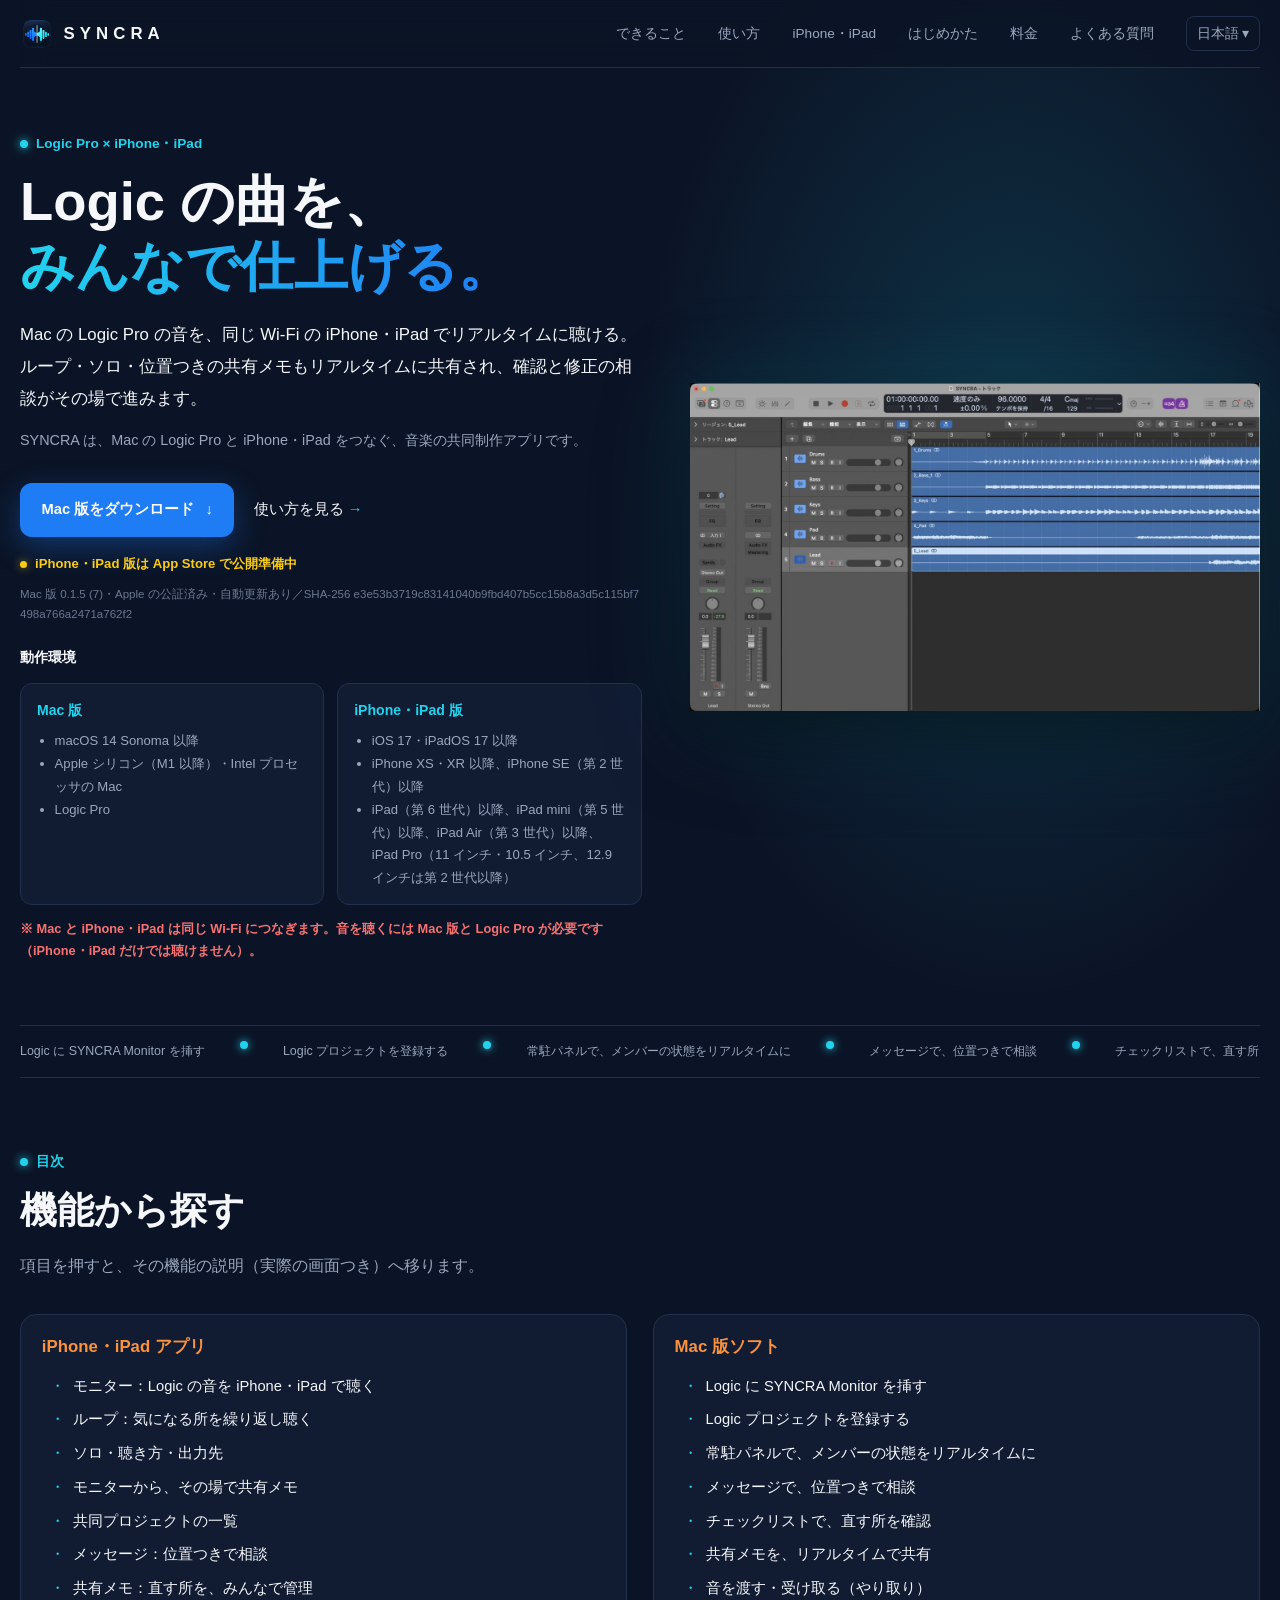
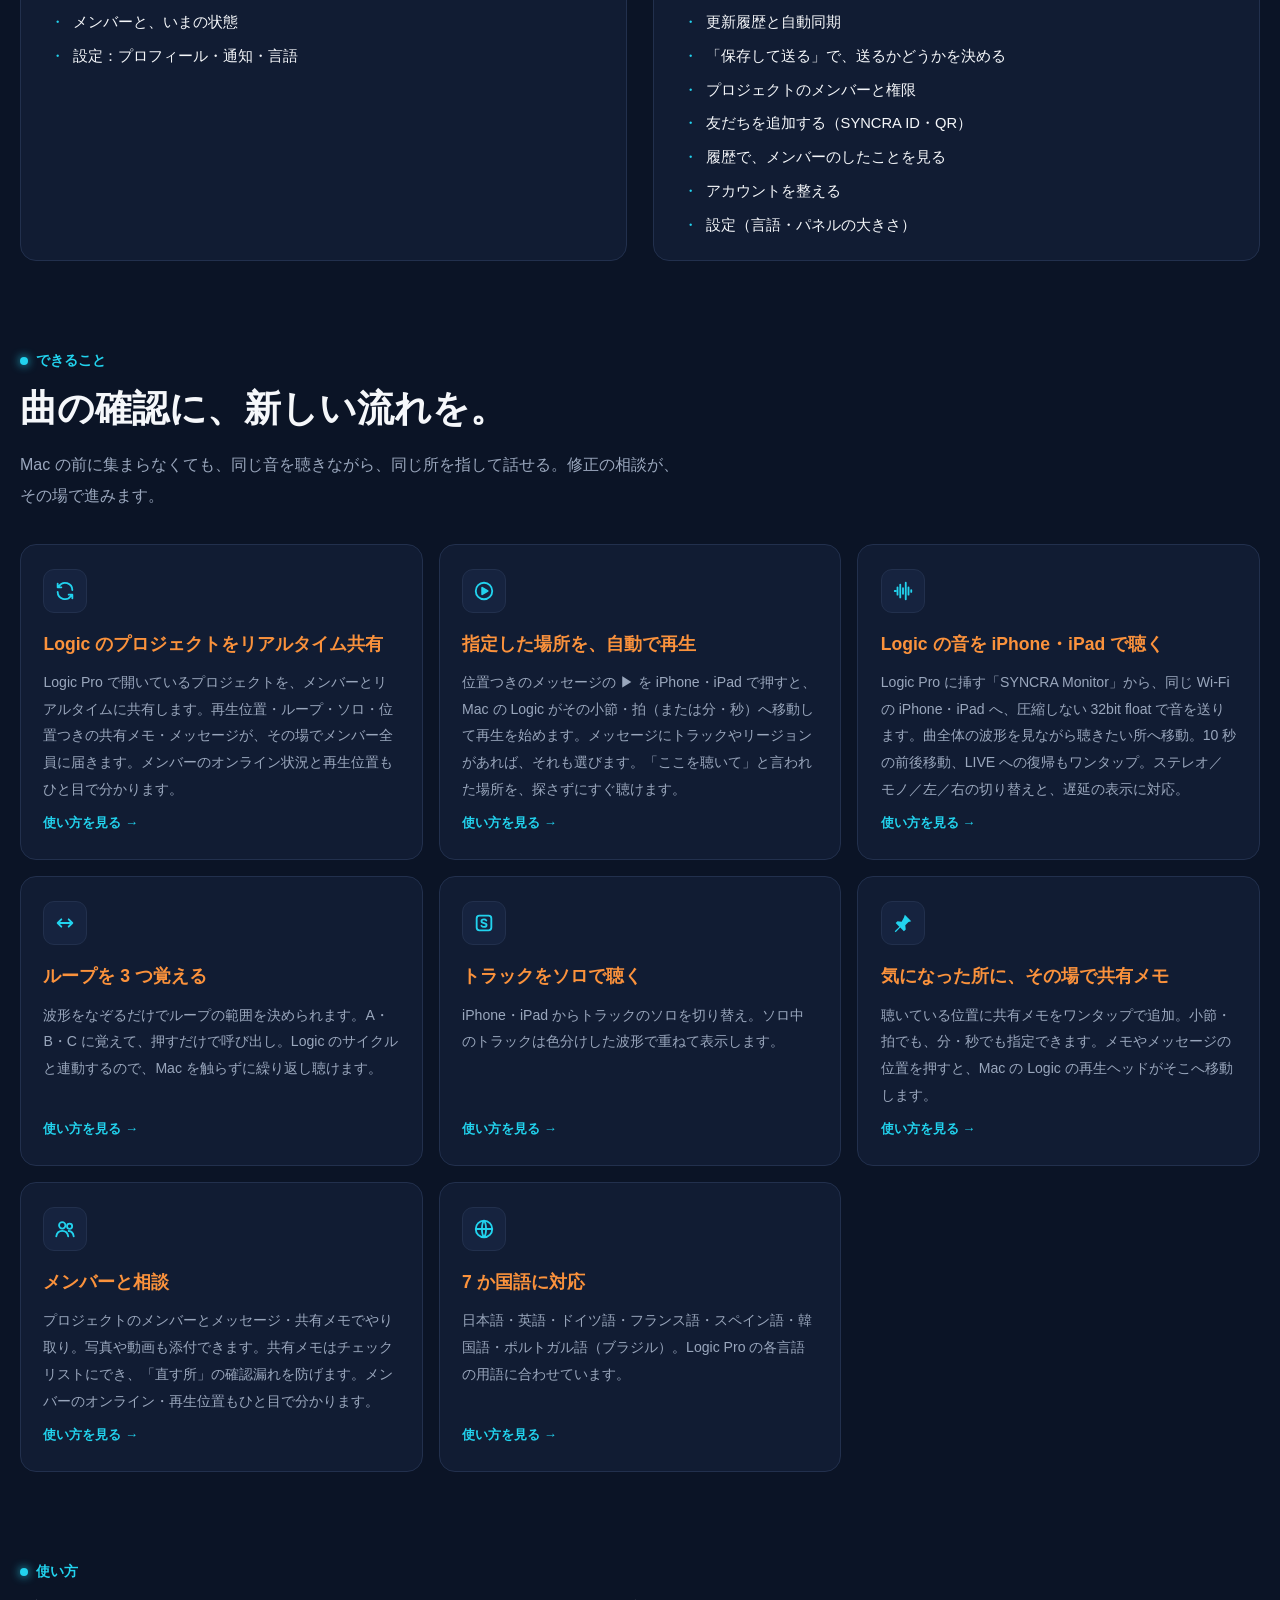
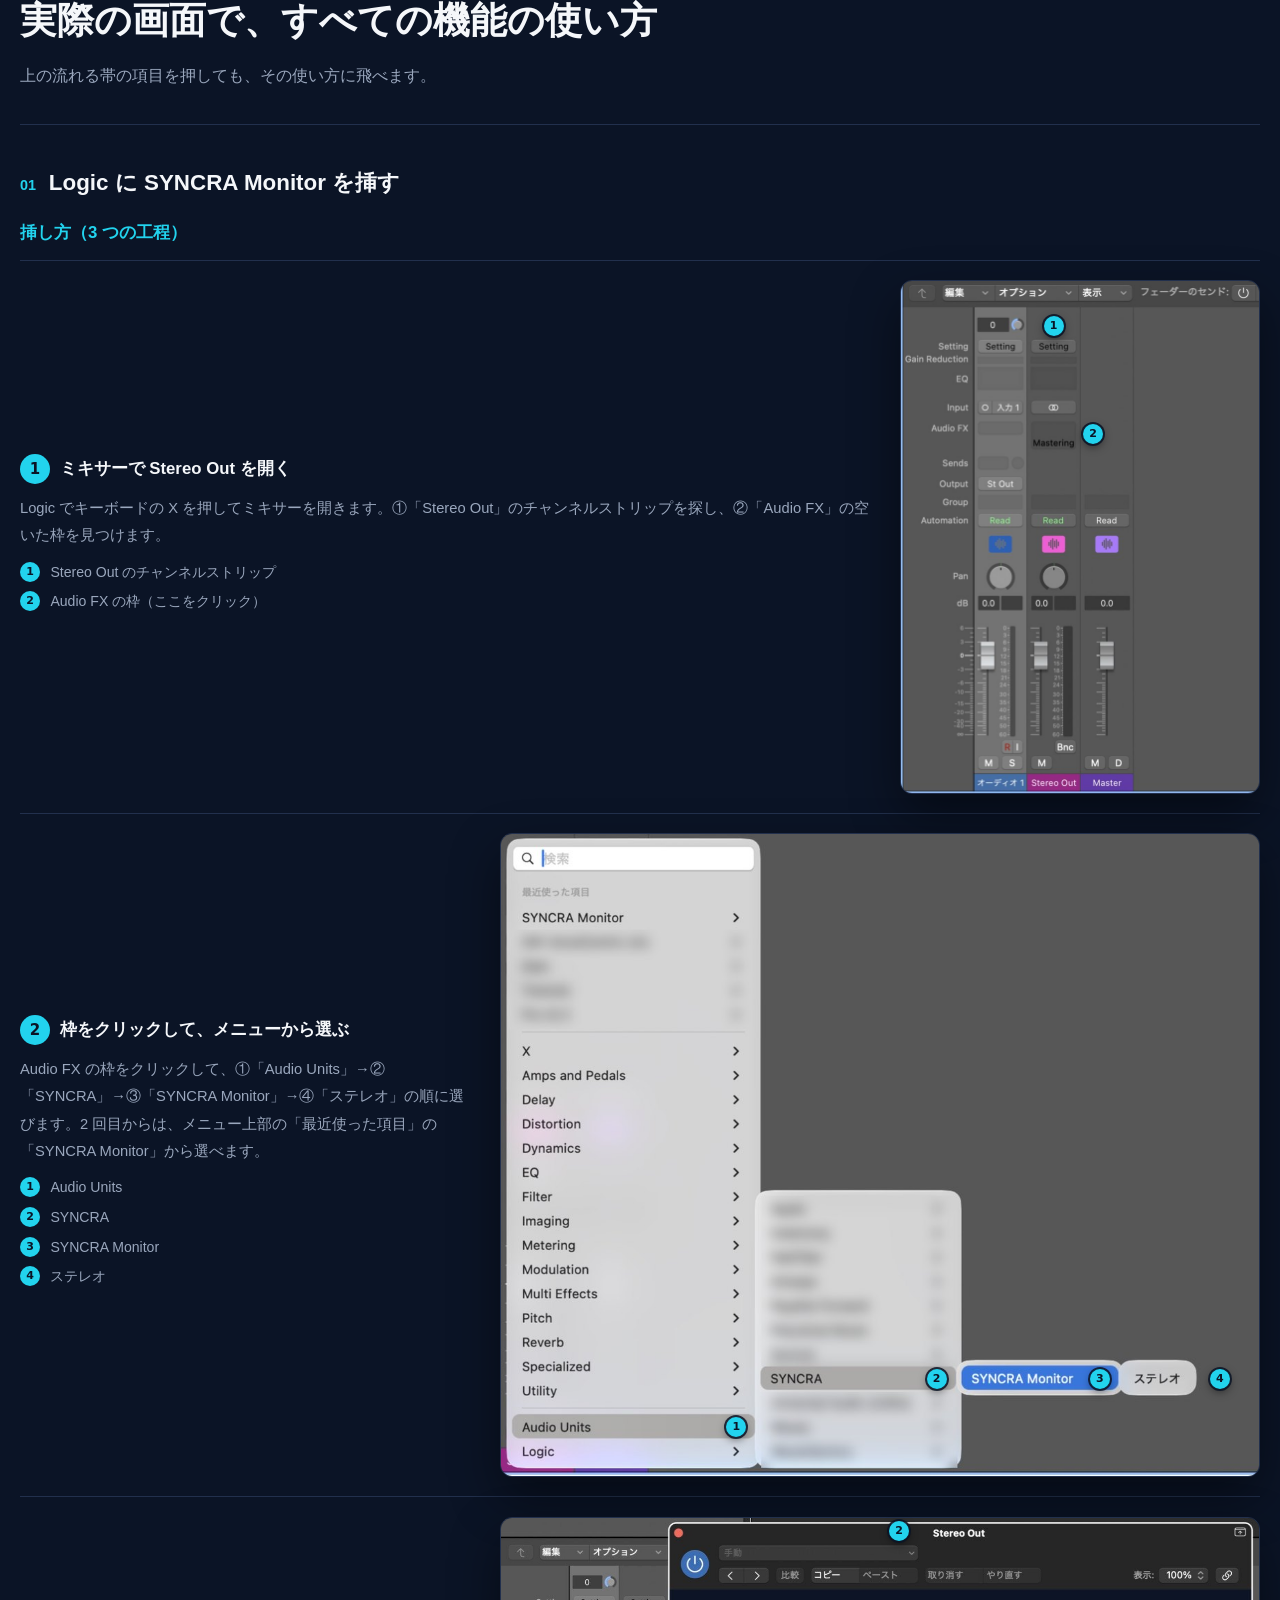
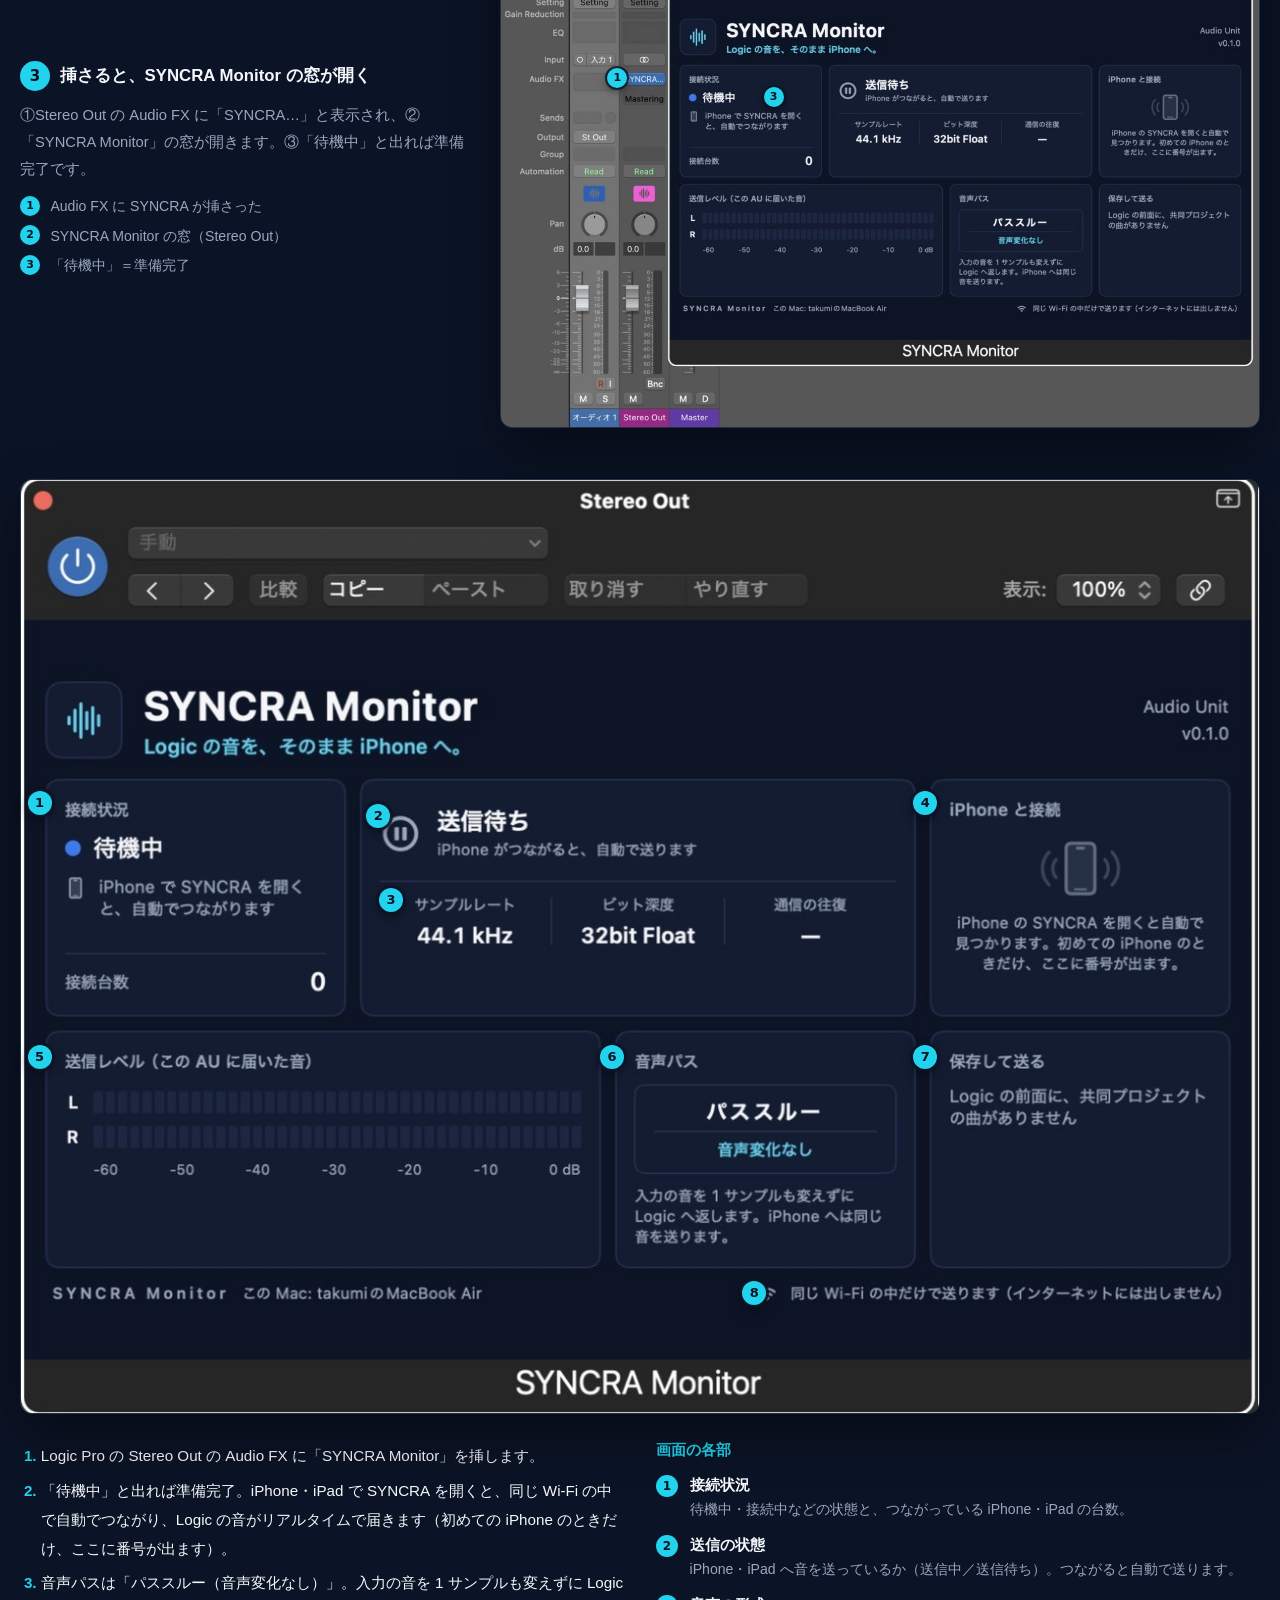
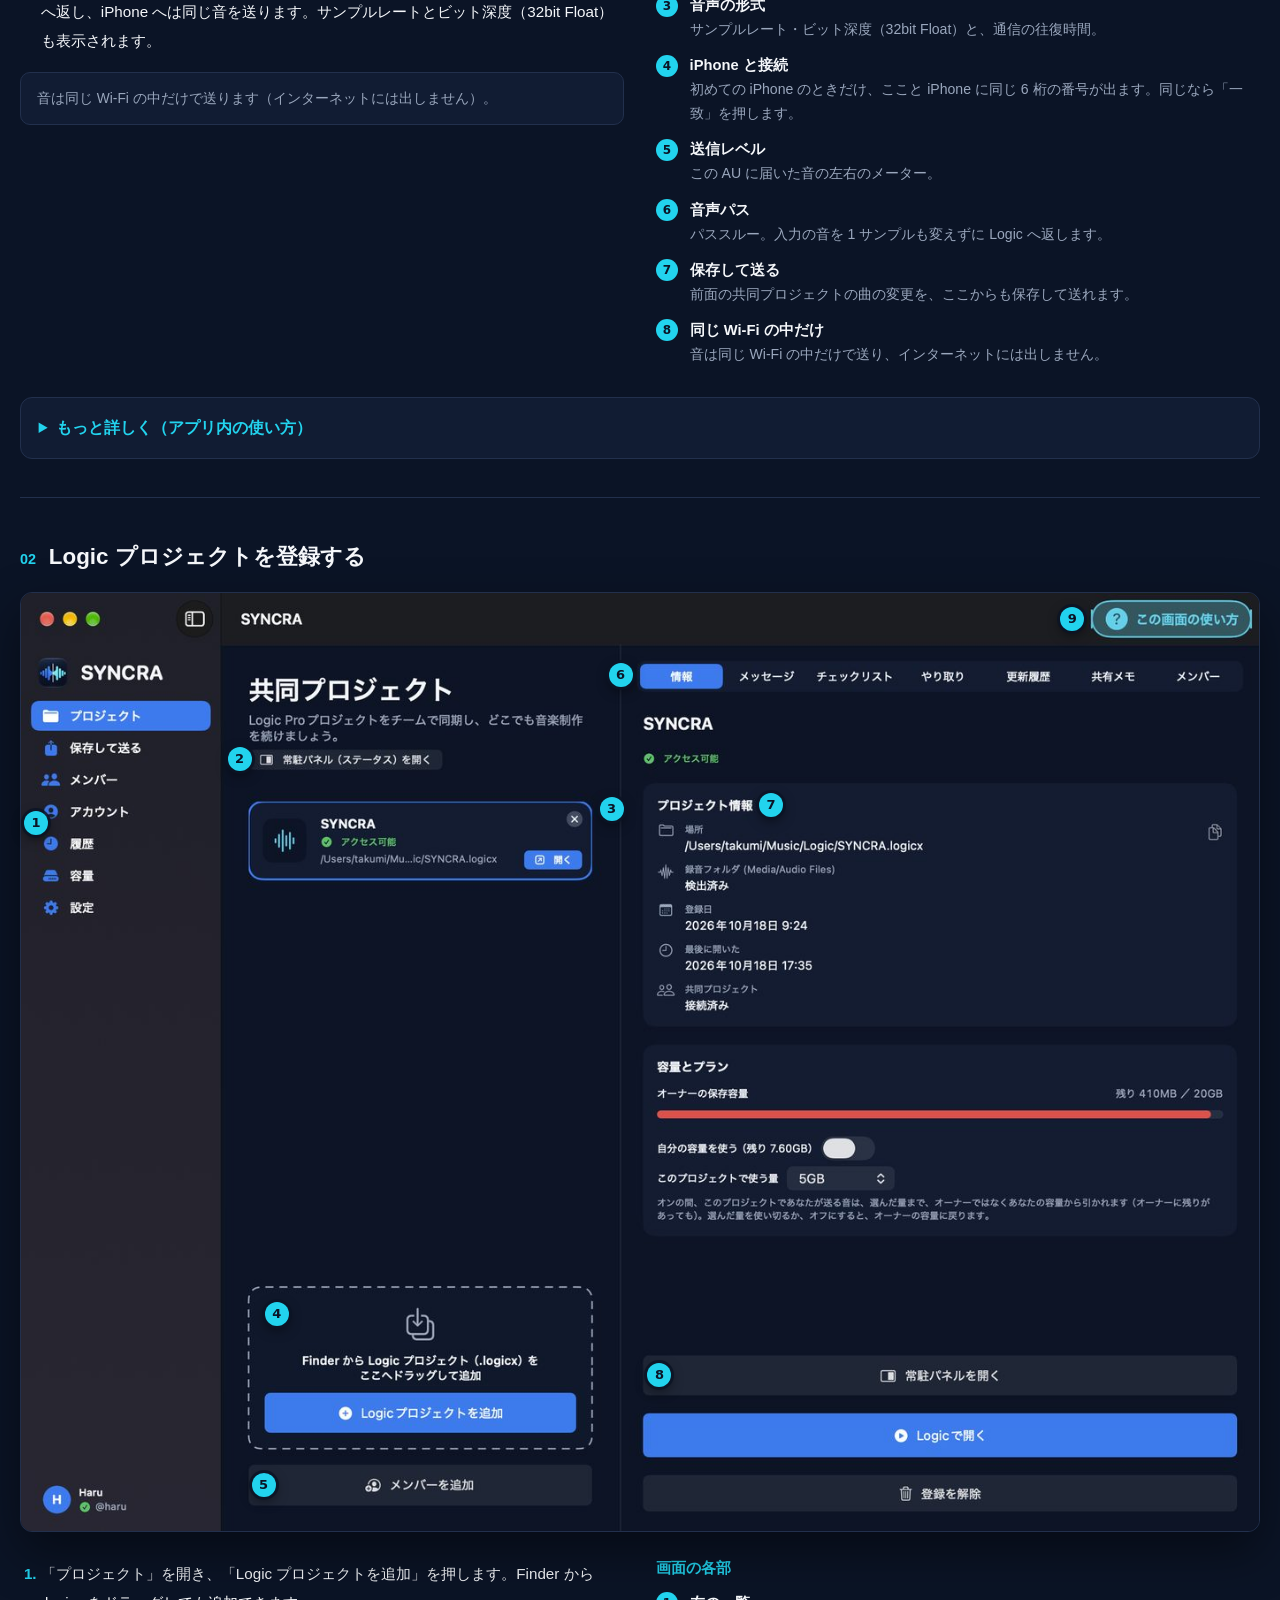
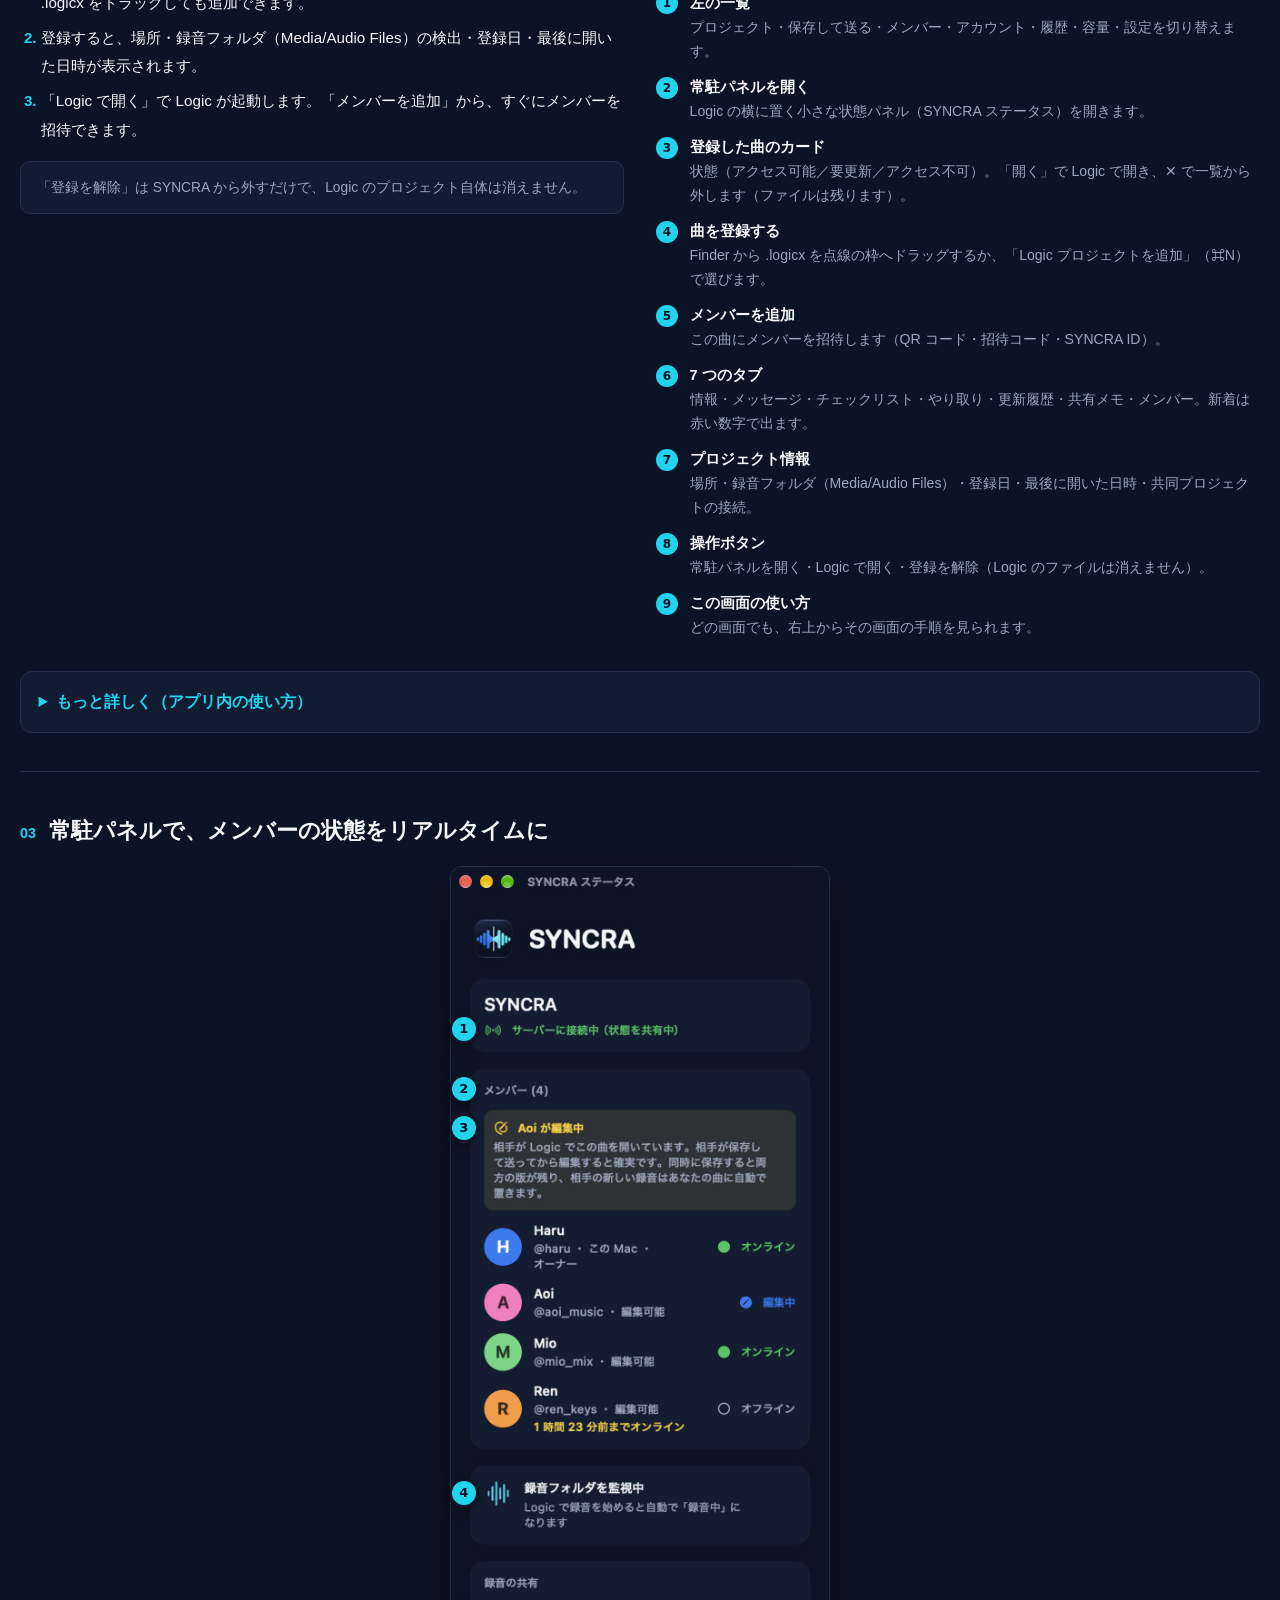
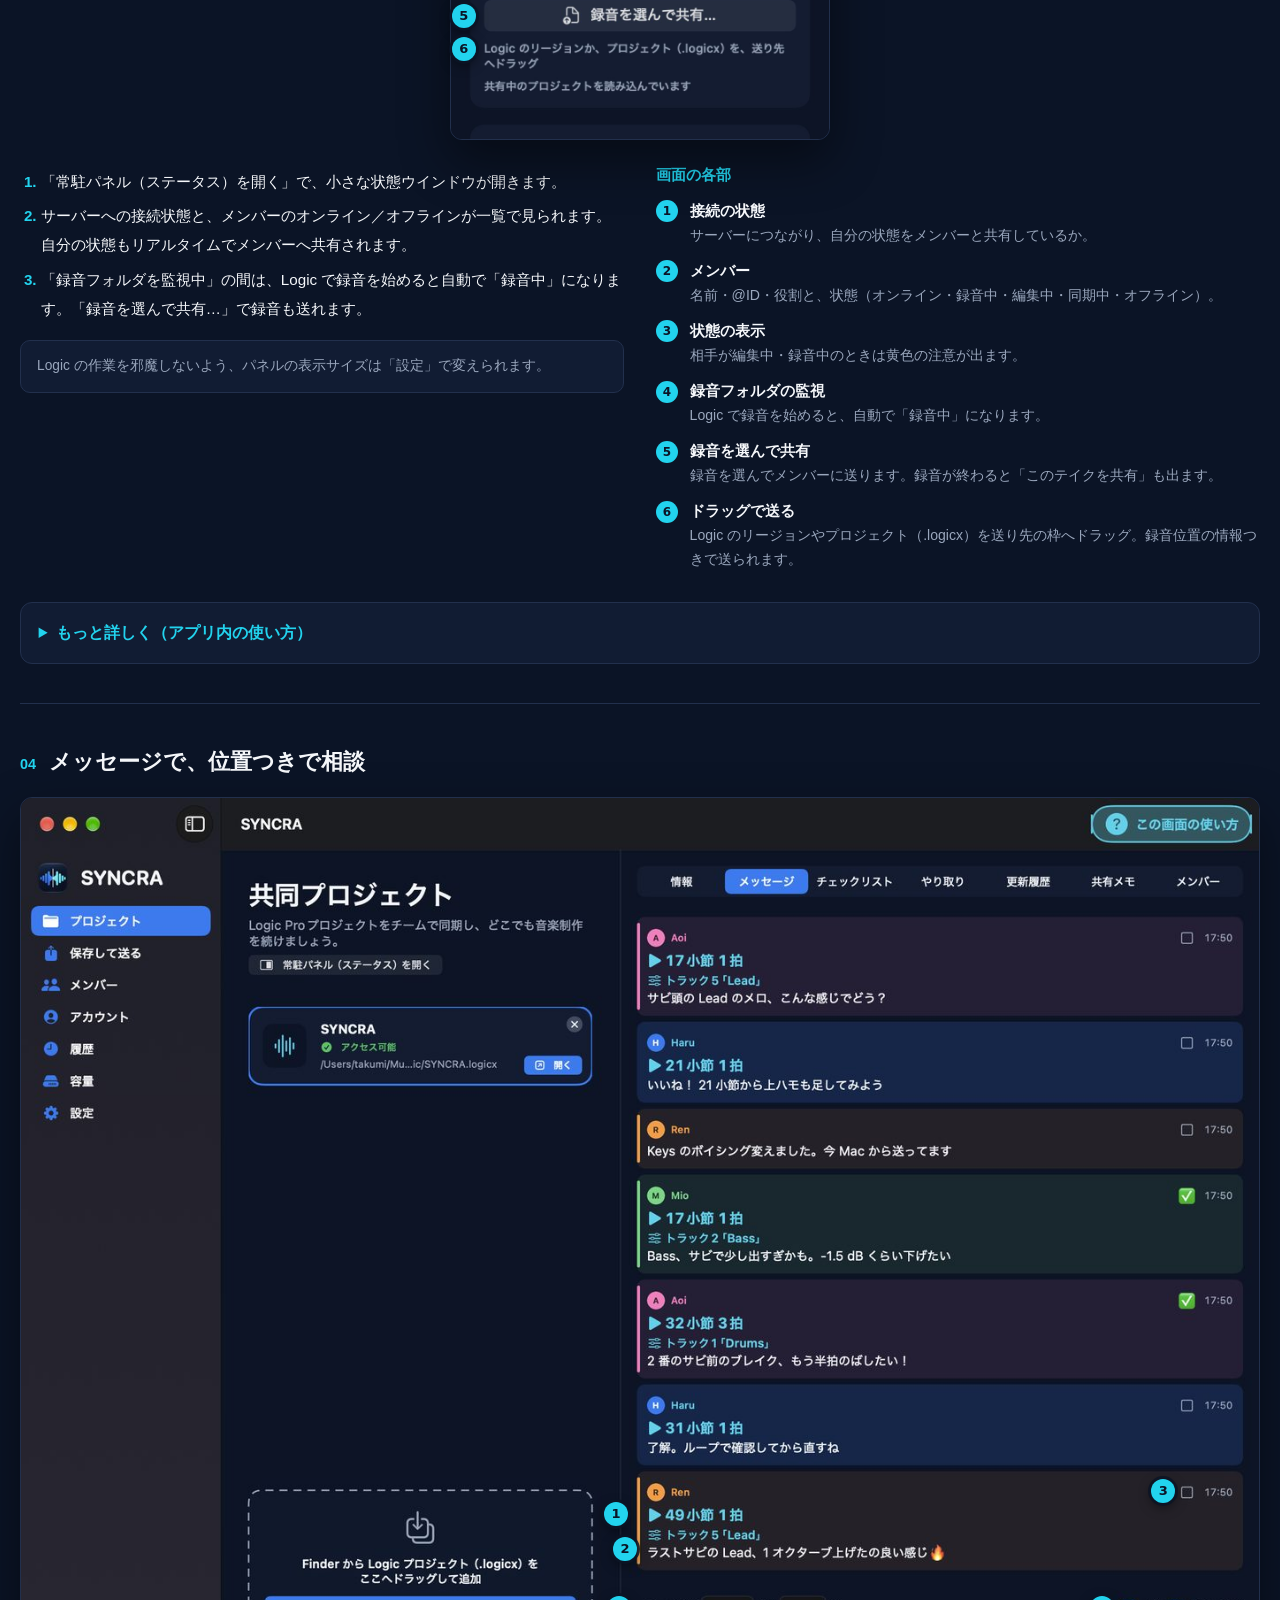
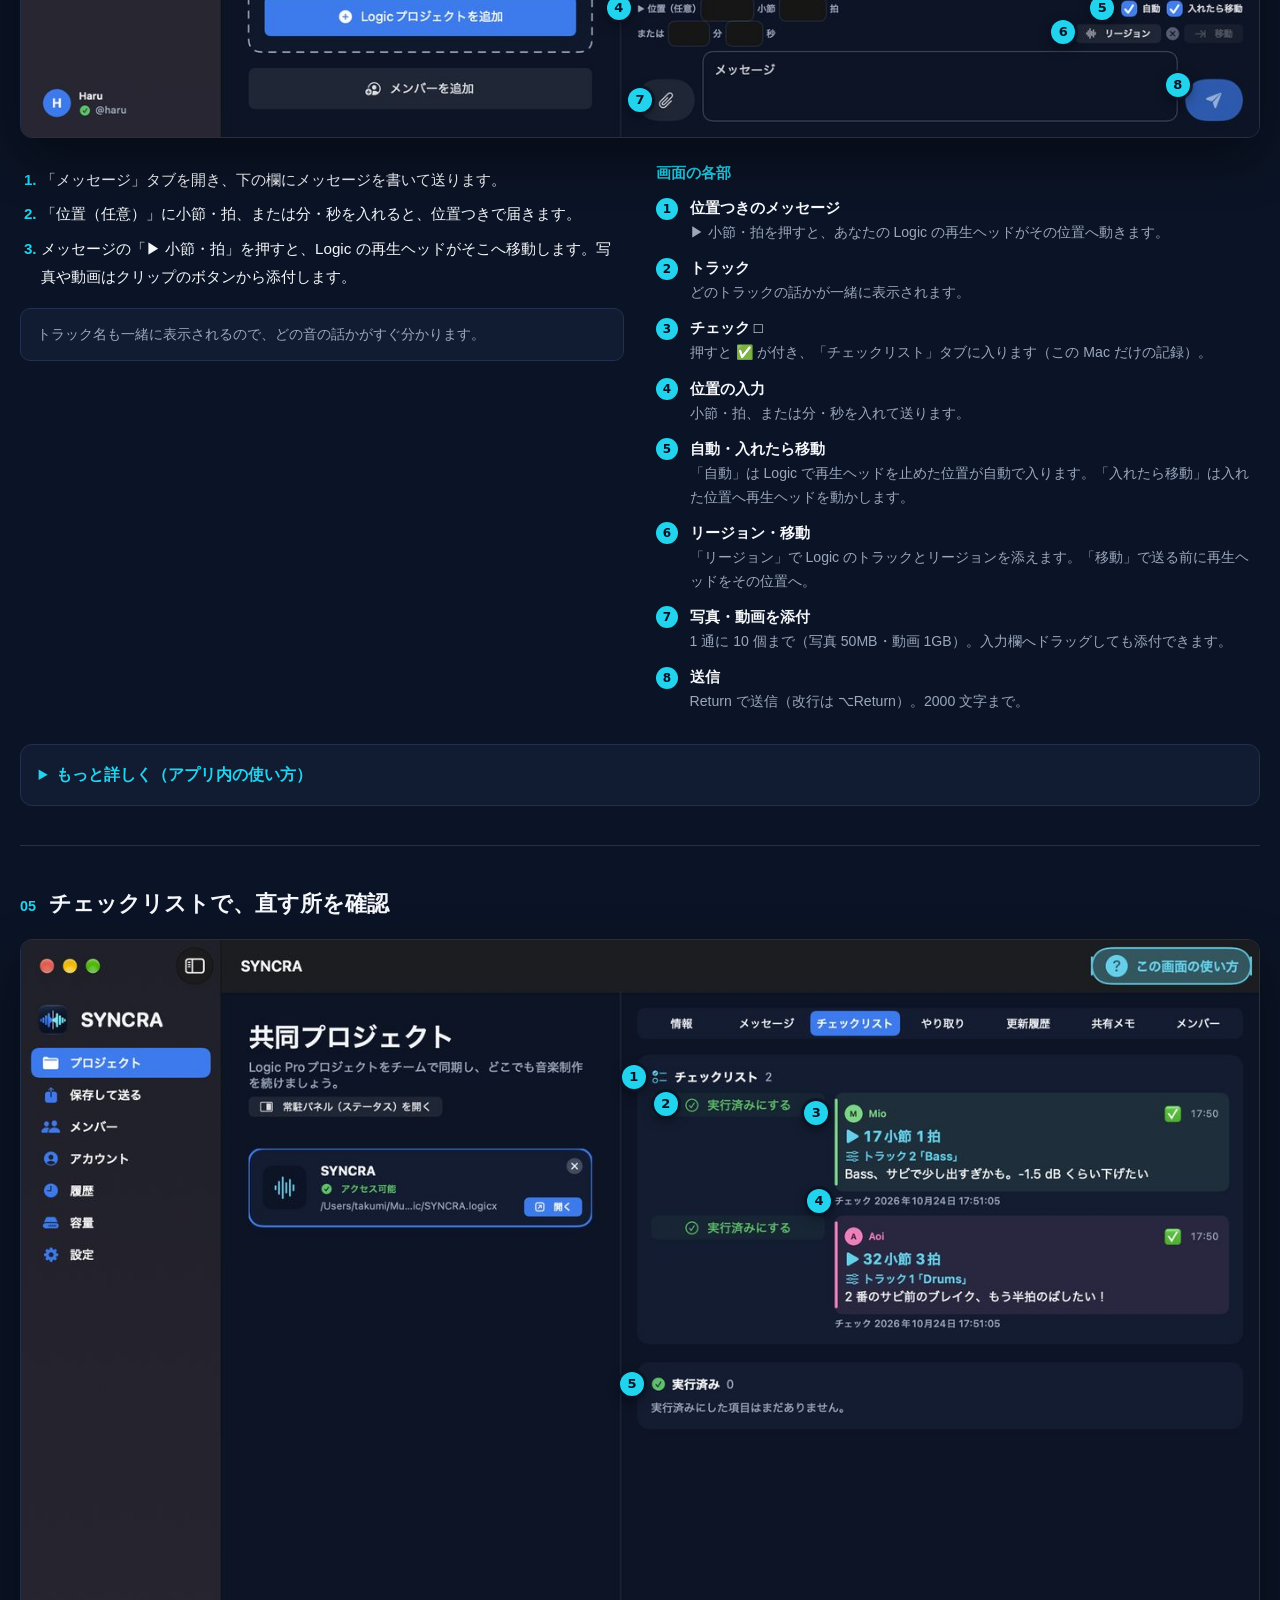
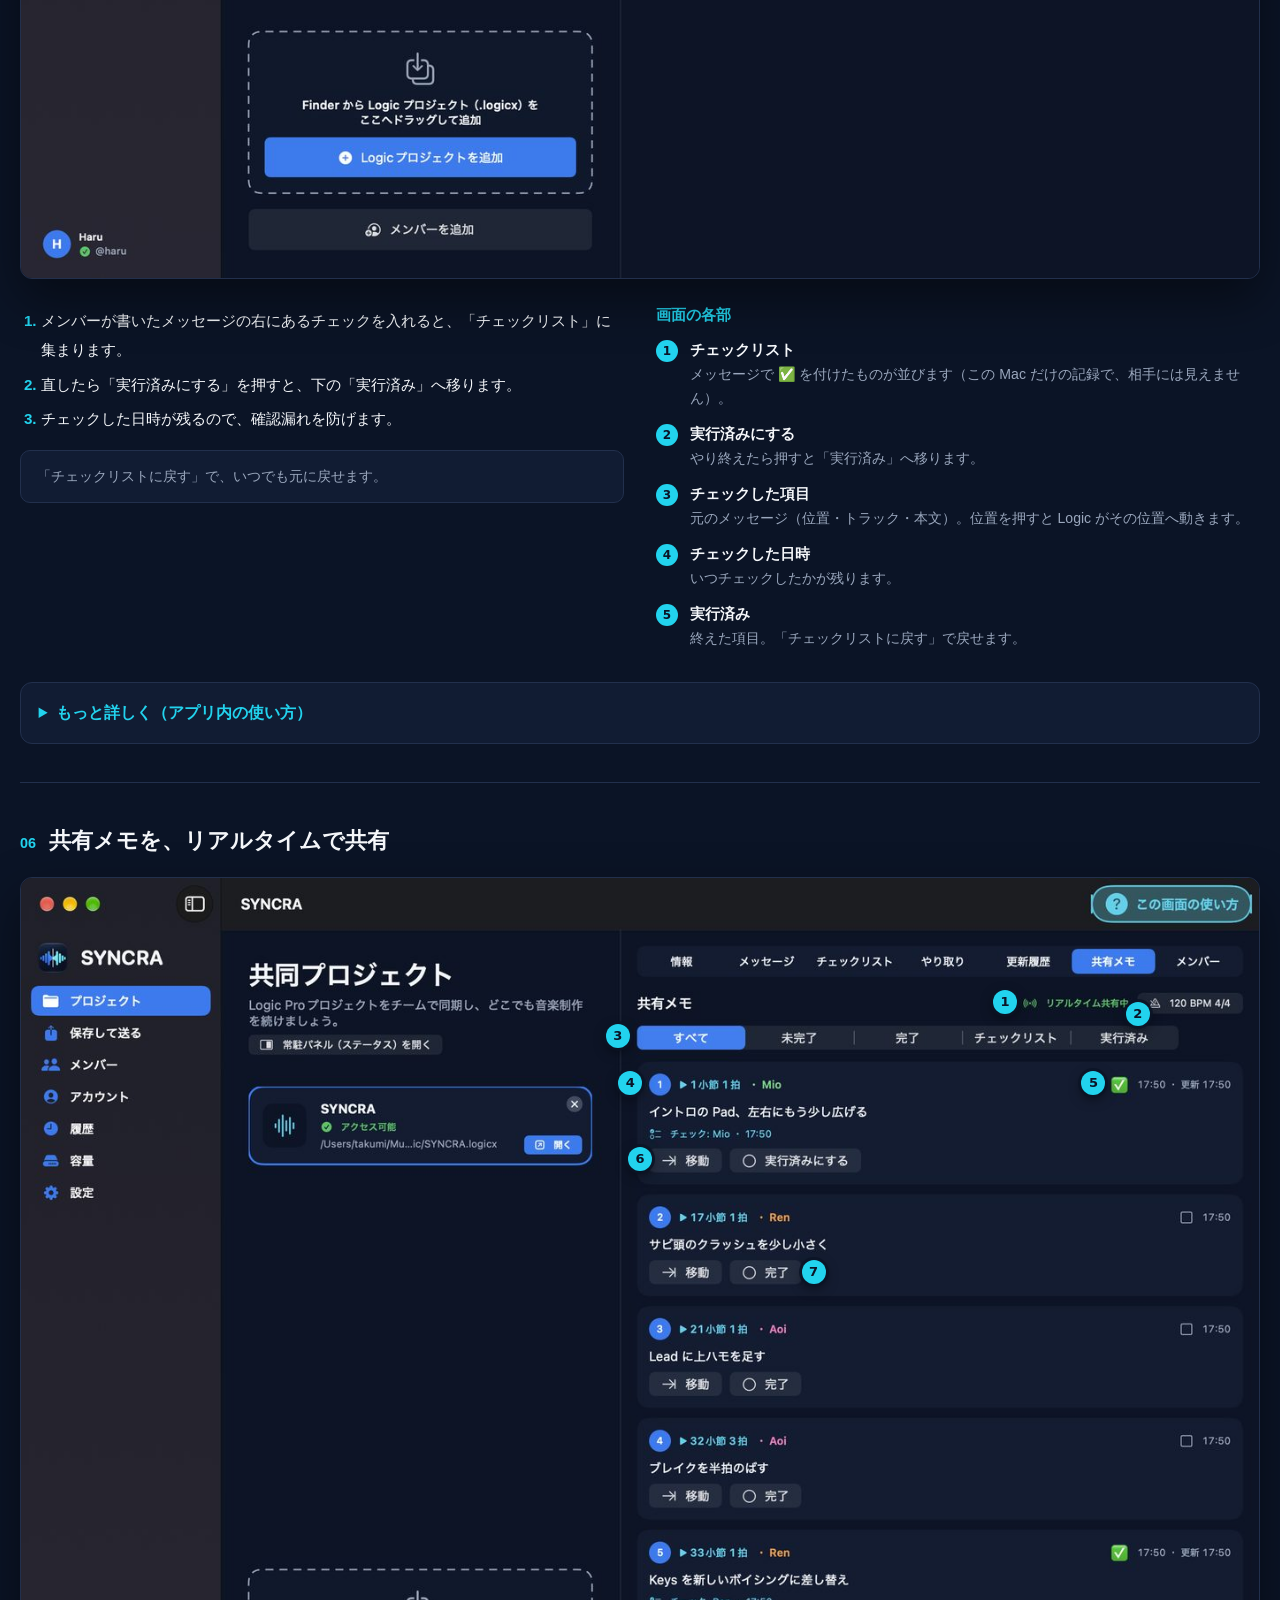
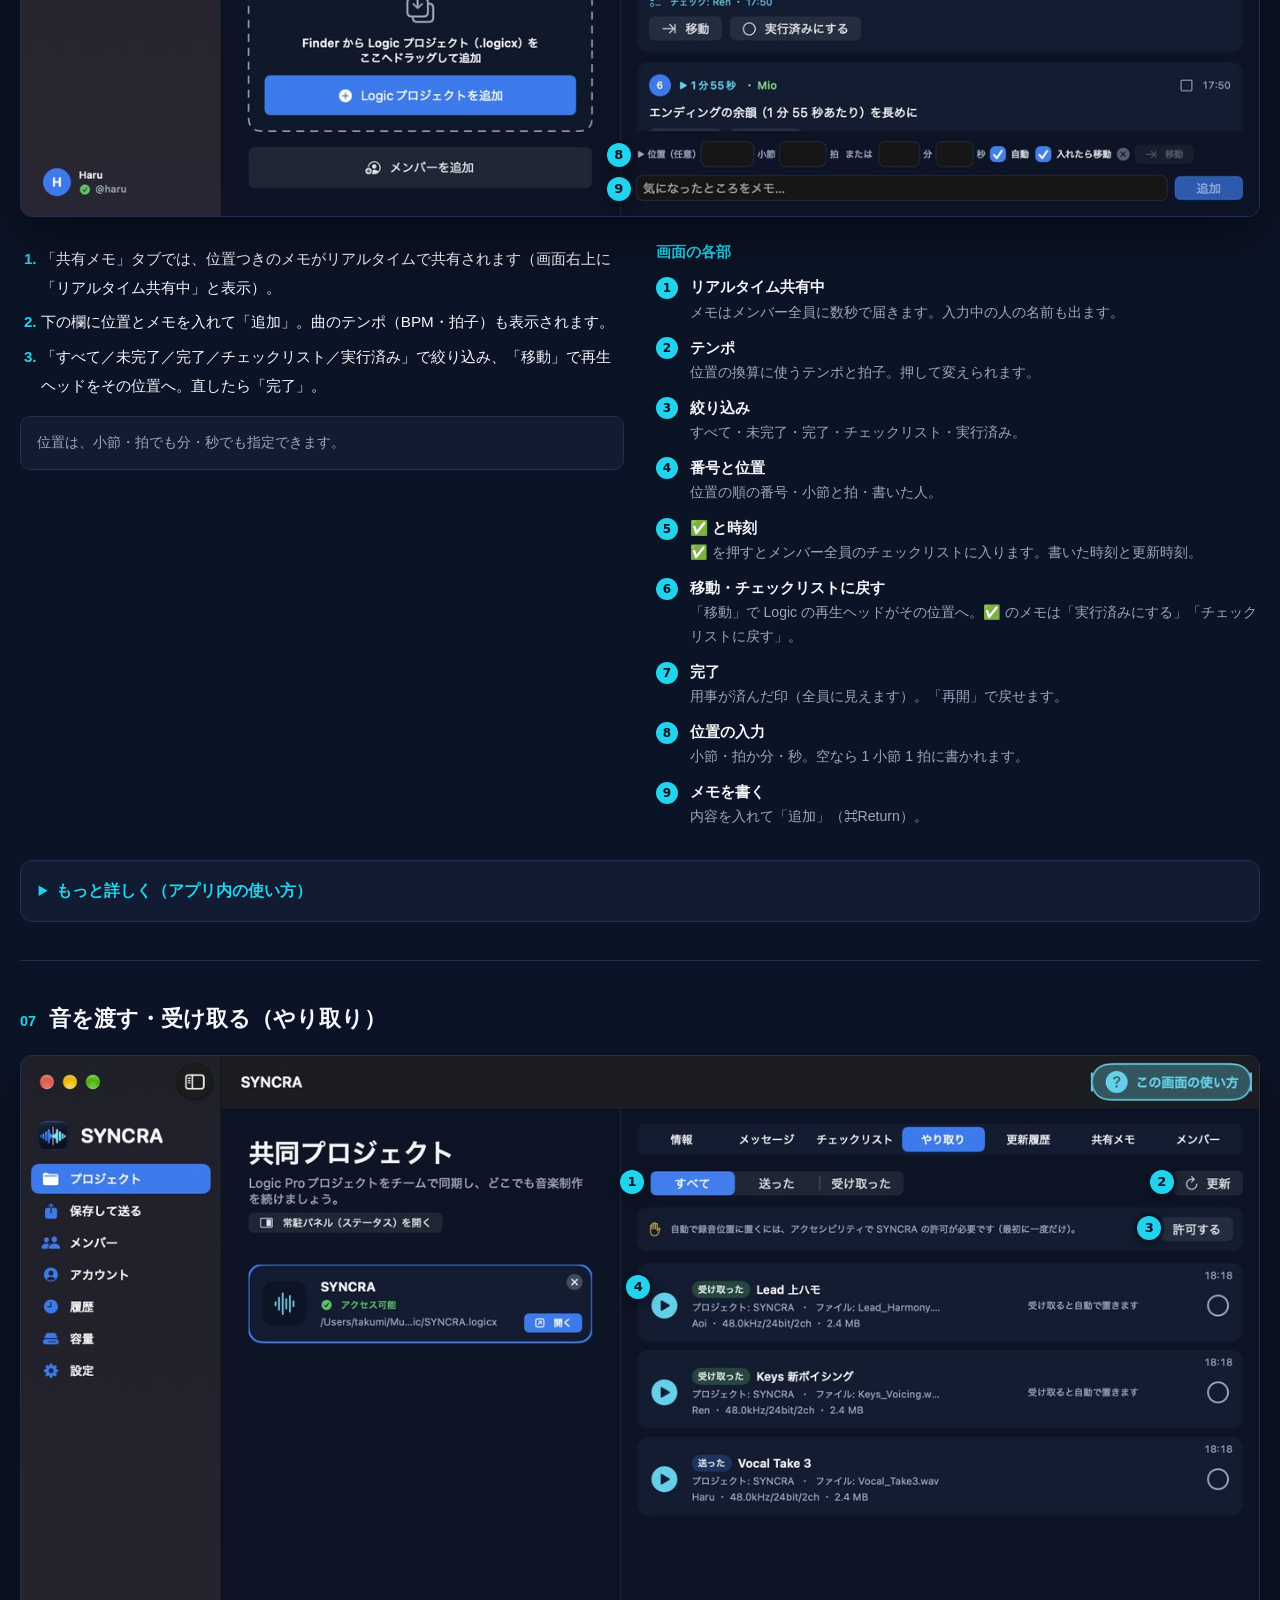
==== commit ba5cec75: "番号の丸が字に重ならないように・de の画面を du の文で撮り直し Co-Authored-By: Claude Opus 5.5 <noreply@anthropic.com> Claude-Se" ====
--- a/index.html
+++ b/index.html
@@ -5,7 +5,7 @@
 <div class="shots rv in"><img src="img/m_logic.jpg" width="1400" height="806" alt="" class="on"><img src="img/m_monitor.jpg" width="1263" height="952" alt="" class="" loading=lazy><img src="img/m_messages_ja.jpg" width="1400" height="1061" alt="" class="" loading=lazy><img src="img/m_notes_ja.jpg" width="1400" height="1061" alt="" class="" loading=lazy><img src="img/m_members_ja.jpg" width="1400" height="1061" alt="" class="" loading=lazy><img src="img/m_history_ja.jpg" width="1400" height="1061" alt="" class="" loading=lazy><img src="img/m_info_ja.jpg" width="1400" height="1061" alt="" class="" loading=lazy></div></section>
 <div class="strip"><div class="t"><a href="#u1">Logic に SYNCRA Monitor を挿す</a><i></i><a href="#u2">Logic プロジェクトを登録する</a><i></i><a href="#u3">常駐パネルで、メンバーの状態をリアルタイムに</a><i></i><a href="#u4">メッセージで、位置つきで相談</a><i></i><a href="#u5">チェックリストで、直す所を確認</a><i></i><a href="#u6">共有メモを、リアルタイムで共有</a><i></i><a href="#u7">音を渡す・受け取る（やり取り）</a><i></i><a href="#u8">更新履歴と自動同期</a><i></i><a href="#u9">「保存して送る」で、送るかどうかを決める</a><i></i><a href="#u10">プロジェクトのメンバーと権限</a><i></i><a href="#u11">友だちを追加する（SYNCRA ID・QR）</a><i></i><a href="#u12">履歴で、メンバーのしたことを見る</a><i></i><a href="#u13">アカウントを整える</a><i></i><a href="#u14">設定（言語・パネルの大きさ）</a><i></i><a href="#u1">Logic に SYNCRA Monitor を挿す</a><i></i><a href="#u2">Logic プロジェクトを登録する</a><i></i><a href="#u3">常駐パネルで、メンバーの状態をリアルタイムに</a><i></i><a href="#u4">メッセージで、位置つきで相談</a><i></i><a href="#u5">チェックリストで、直す所を確認</a><i></i><a href="#u6">共有メモを、リアルタイムで共有</a><i></i><a href="#u7">音を渡す・受け取る（やり取り）</a><i></i><a href="#u8">更新履歴と自動同期</a><i></i><a href="#u9">「保存して送る」で、送るかどうかを決める</a><i></i><a href="#u10">プロジェクトのメンバーと権限</a><i></i><a href="#u11">友だちを追加する（SYNCRA ID・QR）</a><i></i><a href="#u12">履歴で、メンバーのしたことを見る</a><i></i><a href="#u13">アカウントを整える</a><i></i><a href="#u14">設定（言語・パネルの大きさ）</a><i></i></div></div>
 <section class="sec ftoc" id="toc"><p class="kicker rv">目次</p><h2 class="rv">機能から探す</h2><p class="desc rv">項目を押すと、その機能の説明（実際の画面つき）へ移ります。</p><div class="cols"><div class="col rv"><h3>iPhone・iPad アプリ</h3><ul><li><a class="ft" href="#i1"><span>モニター：Logic の音を iPhone・iPad で聴く</span></a></li><li><a class="ft" href="#i2"><span>ループ：気になる所を繰り返し聴く</span></a></li><li><a class="ft" href="#i3"><span>ソロ・聴き方・出力先</span></a></li><li><a class="ft" href="#i4"><span>モニターから、その場で共有メモ</span></a></li><li><a class="ft" href="#i5"><span>共同プロジェクトの一覧</span></a></li><li><a class="ft" href="#i6"><span>メッセージ：位置つきで相談</span></a></li><li><a class="ft" href="#i7"><span>共有メモ：直す所を、みんなで管理</span></a></li><li><a class="ft" href="#i8"><span>メンバーと、いまの状態</span></a></li><li><a class="ft" href="#i9"><span>設定：プロフィール・通知・言語</span></a></li></ul></div><div class="col rv"><h3>Mac 版ソフト</h3><ul><li><a class="ft" href="#u1"><span>Logic に SYNCRA Monitor を挿す</span></a></li><li><a class="ft" href="#u2"><span>Logic プロジェクトを登録する</span></a></li><li><a class="ft" href="#u3"><span>常駐パネルで、メンバーの状態をリアルタイムに</span></a></li><li><a class="ft" href="#u4"><span>メッセージで、位置つきで相談</span></a></li><li><a class="ft" href="#u5"><span>チェックリストで、直す所を確認</span></a></li><li><a class="ft" href="#u6"><span>共有メモを、リアルタイムで共有</span></a></li><li><a class="ft" href="#u7"><span>音を渡す・受け取る（やり取り）</span></a></li><li><a class="ft" href="#u8"><span>更新履歴と自動同期</span></a></li><li><a class="ft" href="#u9"><span>「保存して送る」で、送るかどうかを決める</span></a></li><li><a class="ft" href="#u10"><span>プロジェクトのメンバーと権限</span></a></li><li><a class="ft" href="#u11"><span>友だちを追加する（SYNCRA ID・QR）</span></a></li><li><a class="ft" href="#u12"><span>履歴で、メンバーのしたことを見る</span></a></li><li><a class="ft" href="#u13"><span>アカウントを整える</span></a></li><li><a class="ft" href="#u14"><span>設定（言語・パネルの大きさ）</span></a></li></ul></div></div></section><section class="sec" id="features"><p class="kicker rv">できること</p><h2 class="rv">曲の確認に、新しい流れを。</h2><p class="desc rv">Mac の前に集まらなくても、同じ音を聴きながら、同じ所を指して話せる。修正の相談が、その場で進みます。</p><div class="cards"><a class="fc rv" href="#u8"><div class="ic"><svg viewBox="0 0 24 24" fill="none" stroke="currentColor" stroke-width="2" stroke-linecap="round" stroke-linejoin="round"><path d="M20 11a8 8 0 0 0-14.5-4.5L4 8M4 4v4h4M4 13a8 8 0 0 0 14.5 4.5L20 16M20 20v-4h-4"/></svg></div><h3>Logic のプロジェクトをリアルタイム共有</h3><p>Logic Pro で開いているプロジェクトを、メンバーとリアルタイムに共有します。再生位置・ループ・ソロ・位置つきの共有メモ・メッセージが、その場でメンバー全員に届きます。メンバーのオンライン状況と再生位置もひと目で分かります。</p><span class="go">使い方を見る →</span></a><a class="fc rv" href="#i6"><div class="ic"><svg viewBox="0 0 24 24" fill="none" stroke="currentColor" stroke-width="2" stroke-linejoin="round"><circle cx="12" cy="12" r="9"/><path d="M10 8.5v7l6-3.5z" fill="currentColor"/></svg></div><h3>指定した場所を、自動で再生</h3><p>位置つきのメッセージの ▶ を iPhone・iPad で押すと、Mac の Logic がその小節・拍（または分・秒）へ移動して再生を始めます。メッセージにトラックやリージョンがあれば、それも選びます。「ここを聴いて」と言われた場所を、探さずにすぐ聴けます。</p><span class="go">使い方を見る →</span></a><a class="fc rv" href="#i1"><div class="ic"><svg viewBox="0 0 24 24" fill="none" stroke="currentColor" stroke-width="2" stroke-linecap="round"><path d="M3 12h1M6 8v8M9 5v14M12 9v6M15 3v18M18 8v8M21 11v2"/></svg></div><h3>Logic の音を iPhone・iPad で聴く</h3><p>Logic Pro に挿す「SYNCRA Monitor」から、同じ Wi-Fi の iPhone・iPad へ、圧縮しない 32bit float で音を送ります。曲全体の波形を見ながら聴きたい所へ移動。10 秒の前後移動、LIVE への復帰もワンタップ。ステレオ／モノ／左／右の切り替えと、遅延の表示に対応。</p><span class="go">使い方を見る →</span></a><a class="fc rv" href="#i2"><div class="ic"><svg viewBox="0 0 24 24" fill="none" stroke="currentColor" stroke-width="2" stroke-linecap="round" stroke-linejoin="round"><path d="M4 12h16M8 8l-4 4 4 4M16 8l4 4-4 4"/></svg></div><h3>ループを 3 つ覚える</h3><p>波形をなぞるだけでループの範囲を決められます。A・B・C に覚えて、押すだけで呼び出し。Logic のサイクルと連動するので、Mac を触らずに繰り返し聴けます。</p><span class="go">使い方を見る →</span></a><a class="fc rv" href="#i3"><div class="ic"><svg viewBox="0 0 24 24" fill="none" stroke="currentColor" stroke-width="2"><rect x="4" y="4" width="16" height="16" rx="3"/><path d="M14.5 9.2c-.6-.8-1.5-1.2-2.5-1.2-1.7 0-2.8.9-2.8 2.1 0 2.8 5.6 1.4 5.6 4.1 0 1.3-1.2 2.1-2.8 2.1-1.2 0-2.2-.5-2.8-1.4" stroke-linecap="round"/></svg></div><h3>トラックをソロで聴く</h3><p>iPhone・iPad からトラックのソロを切り替え。ソロ中のトラックは色分けした波形で重ねて表示します。</p><span class="go">使い方を見る →</span></a><a class="fc rv" href="#i4"><div class="ic"><svg viewBox="0 0 24 24" fill="currentColor"><path d="M14 3l7 7-3 1-3.5 3.5.5 4.5-2 2-4-4-5 5-1-1 5-5-4-4 2-2 4.5.5L13 6z"/></svg></div><h3>気になった所に、その場で共有メモ</h3><p>聴いている位置に共有メモをワンタップで追加。小節・拍でも、分・秒でも指定できます。メモやメッセージの位置を押すと、Mac の Logic の再生ヘッドがそこへ移動します。</p><span class="go">使い方を見る →</span></a><a class="fc rv" href="#u4"><div class="ic"><svg viewBox="0 0 24 24" fill="none" stroke="currentColor" stroke-width="2" stroke-linecap="round"><circle cx="9" cy="8" r="3.5"/><path d="M2.5 20c.5-3.5 3-6 6.5-6s6 2.5 6.5 6"/><circle cx="17" cy="9" r="2.8"/><path d="M16 14.2c3 .2 5 2.4 5.5 5.8"/></svg></div><h3>メンバーと相談</h3><p>プロジェクトのメンバーとメッセージ・共有メモでやり取り。写真や動画も添付できます。共有メモはチェックリストにでき、「直す所」の確認漏れを防げます。メンバーのオンライン・再生位置もひと目で分かります。</p><span class="go">使い方を見る →</span></a><a class="fc rv" href="#u14"><div class="ic"><svg viewBox="0 0 24 24" fill="none" stroke="currentColor" stroke-width="2"><circle cx="12" cy="12" r="9"/><path d="M3 12h18M12 3c3 3.5 3 14.5 0 18M12 3c-3 3.5-3 14.5 0 18"/></svg></div><h3>7 か国語に対応</h3><p>日本語・英語・ドイツ語・フランス語・スペイン語・韓国語・ポルトガル語（ブラジル）。Logic Pro の各言語の用語に合わせています。</p><span class="go">使い方を見る →</span></a></div></section>
-<section class="sec" id="usage"><p class="kicker rv">使い方</p><h2 class="rv">実際の画面で、すべての機能の使い方</h2><p class="desc rv">上の流れる帯の項目を押しても、その使い方に飛べます。</p><article class="use rv" id="u1"><div class="uh"><span class="un">01</span><h3>Logic に SYNCRA Monitor を挿す</h3></div><div class="ins"><h4>挿し方（3 つの工程）</h4><div class="is tall"><div class="it"><span class="sn">1</span><h5>ミキサーで Stereo Out を開く</h5><p>Logic でキーボードの X を押してミキサーを開きます。①「Stereo Out」のチャンネルストリップを探し、②「Audio FX」の空いた枠を見つけます。</p><ol class="pl"><li>Stereo Out のチャンネルストリップ</li><li>Audio FX の枠（ここをクリック）</li></ol></div><figure class="ann"><img src="img/ins1.jpg" width="720" height="1028" alt="" loading="lazy"><span class="pin" style="left:42.64%;top:8.95%">1</span><span class="pin" style="left:53.61%;top:29.96%">2</span></figure></div><div class="is"><div class="it"><span class="sn">2</span><h5>枠をクリックして、メニューから選ぶ</h5><p>Audio FX の枠をクリックして、①「Audio Units」→②「SYNCRA」→③「SYNCRA Monitor」→④「ステレオ」の順に選びます。2 回目からは、メニュー上部の「最近使った項目」の「SYNCRA Monitor」から選べます。</p><ol class="pl"><li>Audio Units</li><li>SYNCRA</li><li>SYNCRA Monitor</li><li>ステレオ</li></ol></div><figure class="ann"><img src="img/ins2.jpg" width="1100" height="932" alt="" loading="lazy"><span class="pin" style="left:31.09%;top:92.27%">1</span><span class="pin" style="left:57.45%;top:84.76%">2</span><span class="pin" style="left:78.91%;top:84.76%">3</span><span class="pin" style="left:94.73%;top:84.76%">4</span></figure></div><div class="is"><div class="it"><span class="sn">3</span><h5>挿さると、SYNCRA Monitor の窓が開く</h5><p>①Stereo Out の Audio FX に「SYNCRA…」と表示され、②「SYNCRA Monitor」の窓が開きます。③「待機中」と出れば準備完了です。</p><ol class="pl"><li>Audio FX に SYNCRA が挿さった</li><li>SYNCRA Monitor の窓（Stereo Out）</li><li>「待機中」＝準備完了</li></ol></div><figure class="ann"><img src="img/ins3.jpg" width="1333" height="896" alt="" loading="lazy"><span class="pin" style="left:15.45%;top:31.58%">1</span><span class="pin" style="left:52.51%;top:2.90%">2</span><span class="pin" style="left:36.01%;top:35.27%">3</span></figure></div></div><div class="annw"><figure class="ann"><img src="img/m_monitor.jpg" width="1263" height="952" alt="" loading="lazy"><span class="pin" style="left:1.58%;top:34.66%">1</span><span class="pin" style="left:28.90%;top:36.03%">2</span><span class="pin" style="left:29.93%;top:44.96%">3</span><span class="pin" style="left:73.00%;top:34.66%">4</span><span class="pin" style="left:1.58%;top:61.76%">5</span><span class="pin" style="left:47.74%;top:61.76%">6</span><span class="pin" style="left:73.00%;top:61.76%">7</span><span class="pin" style="left:59.22%;top:86.97%">8</span></figure></div><div class="ucols"><div><ol class="steps"><li>Logic Pro の Stereo Out の Audio FX に「SYNCRA Monitor」を挿します。</li><li>「待機中」と出れば準備完了。iPhone・iPad で SYNCRA を開くと、同じ Wi-Fi の中で自動でつながり、Logic の音がリアルタイムで届きます（初めての iPhone のときだけ、ここに番号が出ます）。</li><li>音声パスは「パススルー（音声変化なし）」。入力の音を 1 サンプルも変えずに Logic へ返し、iPhone へは同じ音を送ります。サンプルレートとビット深度（32bit Float）も表示されます。</li></ol><p class="tip">音は同じ Wi-Fi の中だけで送ります（インターネットには出しません）。</p></div><div class="legend"><h4>画面の各部</h4><ol><li><b>接続状況</b>待機中・接続中などの状態と、つながっている iPhone・iPad の台数。</li><li><b>送信の状態</b>iPhone・iPad へ音を送っているか（送信中／送信待ち）。つながると自動で送ります。</li><li><b>音声の形式</b>サンプルレート・ビット深度（32bit Float）と、通信の往復時間。</li><li><b>iPhone と接続</b>初めての iPhone のときだけ、ここと iPhone に同じ 6 桁の番号が出ます。同じなら「一致」を押します。</li><li><b>送信レベル</b>この AU に届いた音の左右のメーター。</li><li><b>音声パス</b>パススルー。入力の音を 1 サンプルも変えずに Logic へ返します。</li><li><b>保存して送る</b>前面の共同プロジェクトの曲の変更を、ここからも保存して送れます。</li><li><b>同じ Wi-Fi の中だけ</b>音は同じ Wi-Fi の中だけで送り、インターネットには出しません。</li></ol></div></div><details class="more"><summary>もっと詳しく（アプリ内の使い方）</summary><div><h5>Mac の準備</h5><ol><li>SYNCRA を起動したままにします。</li><li>Logic の Stereo Out のチャンネルストリップに、プラグイン「SYNCRA Monitor」を挿します（オーディオ FX の枠から、「Audio Units」の中の「SYNCRA」を選びます）。</li><li>macOS に「ローカルネットワーク」の許可を求められたら、許可してください（インターネットには送りません）。</li></ol><p class="note">SYNCRA Monitor は、音を一切変えません。入力された音を、そのまま Logic に返します。</p><h5>iPhone でつなぐ</h5><ol><li>iPhone の SYNCRA で、「モニター」タブを開きます。同じ Wi-Fi の Mac を、自動で見つけてつなぎます。</li><li>初めての Mac のときだけ、iPhone と Mac の SYNCRA Monitor の画面に、同じ 6 桁の番号が出ます。同じなら、Mac の画面で「一致」を押してください。違うときは「一致しない」を押します。</li><li>2 回目からは、番号なしで自動でつながります。</li></ol><h5>Mac の画面で確認できること</h5><ul><li>「接続状況」: 待機中・接続中などの状態。</li><li>「送信待ち」「iPhone へ送信中」: iPhone へ送っているかどうか。</li><li>「iPhone と接続」: つながっている iPhone と、「切断」ボタン。</li><li>「送信レベル」: この AU に届いた音の左右のメーター。</li></ul><p class="caution">iPhone からの再生・停止・移動・ループ・全体の波形の書き出しは、Mac の SYNCRA が起動していて、アクセシビリティが許可されていることが必要です。波形を書き出している間は、Logic が前面に出て操作されます。Mac で別の作業をしているときは、気をつけてください。</p></div></details></article><article class="use rv" id="u2"><div class="uh"><span class="un">02</span><h3>Logic プロジェクトを登録する</h3></div><div class="annw"><figure class="ann"><img src="img/m_info_ja.jpg" width="1400" height="1061" alt="" loading="lazy"><span class="pin" style="left:1.57%;top:23.56%">1</span><span class="pin" style="left:18.00%;top:17.72%">2</span><span class="pin" style="left:47.71%;top:23.09%">3</span><span class="pin" style="left:20.71%;top:76.81%">4</span><span class="pin" style="left:19.64%;top:95.00%">5</span><span class="pin" style="left:49.29%;top:8.77%">6</span><span class="pin" style="left:50.86%;top:22.62%">7</span><span class="pin" style="left:51.57%;top:83.32%">8</span><span class="pin" style="left:85.43%;top:2.83%">9</span></figure></div><div class="ucols"><div><ol class="steps"><li>「プロジェクト」を開き、「Logic プロジェクトを追加」を押します。Finder から .logicx をドラッグしても追加できます。</li><li>登録すると、場所・録音フォルダ（Media/Audio Files）の検出・登録日・最後に開いた日時が表示されます。</li><li>「Logic で開く」で Logic が起動します。「メンバーを追加」から、すぐにメンバーを招待できます。</li></ol><p class="tip">「登録を解除」は SYNCRA から外すだけで、Logic のプロジェクト自体は消えません。</p></div><div class="legend"><h4>画面の各部</h4><ol><li><b>左の一覧</b>プロジェクト・保存して送る・メンバー・アカウント・履歴・容量・設定を切り替えます。</li><li><b>常駐パネルを開く</b>Logic の横に置く小さな状態パネル（SYNCRA ステータス）を開きます。</li><li><b>登録した曲のカード</b>状態（アクセス可能／要更新／アクセス不可）。「開く」で Logic で開き、✕ で一覧から外します（ファイルは残ります）。</li><li><b>曲を登録する</b>Finder から .logicx を点線の枠へドラッグするか、「Logic プロジェクトを追加」（⌘N）で選びます。</li><li><b>メンバーを追加</b>この曲にメンバーを招待します（QR コード・招待コード・SYNCRA ID）。</li><li><b>7 つのタブ</b>情報・メッセージ・チェックリスト・やり取り・更新履歴・共有メモ・メンバー。新着は赤い数字で出ます。</li><li><b>プロジェクト情報</b>場所・録音フォルダ（Media/Audio Files）・登録日・最後に開いた日時・共同プロジェクトの接続。</li><li><b>操作ボタン</b>常駐パネルを開く・Logic で開く・登録を解除（Logic のファイルは消えません）。</li><li><b>この画面の使い方</b>どの画面でも、右上からその画面の手順を見られます。</li></ol></div></div><details class="more"><summary>もっと詳しく（アプリ内の使い方）</summary><div><h5>登録のしかた（2 通り）</h5><ol><li>左の一覧の「プロジェクト」を開きます。</li><li>方法 A: Finder から .logicx を、画面の点線の枠へドラッグします（複数を同時にドラッグできます）。</li><li>方法 B: 「Logicプロジェクトを追加」（⌘N）を押し、ファイルを選んで「登録」を押します。</li></ol><p class="note">登録するのは、ファイルの場所だけです。Logic のファイル自体は、そのまま残ります。</p><h5>カードの見方と操作</h5><ul><li>状態は 3 種類です。「アクセス可能」は問題なし。「要更新」は場所が変わった可能性があります。「アクセス不可」は、場所を選び直す必要があります。</li><li>カード右下の「開く」で、Logic でその曲を開きます。いま Logic で開いている別の曲は閉じられます。保存していない作業があれば、Logic が確認します。</li><li>カード右上の ✕ で、この Mac の一覧から外します。Logic のファイル、サーバー上の共同プロジェクト、メンバーはそのまま残ります。</li></ul><h5>右側の 7 つのタブ</h5><ul><li>「情報」: 場所・録音フォルダ・登録日などの確認と、「Logicで開く」「登録を解除」。</li><li>「メッセージ」「チェックリスト」「やり取り」「更新履歴」「共有メモ」「メンバー」: 以降のページで説明します。</li><li>「メッセージ」「やり取り」「共有メモ」「メンバー」のタブには、新着の数が赤い丸数字で出ます。</li></ul><h5>うまくいかないとき</h5><ul><li>「このプロジェクトは既に登録されています」: 同じ曲は 2 回登録できません。</li><li>「Logic Pro プロジェクト（.logicx）を選択してください」: フォルダではなく .logicx を選んでください。</li><li>「アクセス不可」: 「情報」タブの「場所を再選択」で選び直すと直ります。</li></ul></div></details></article><article class="use rv tall" id="u3"><div class="uh"><span class="un">03</span><h3>常駐パネルで、メンバーの状態をリアルタイムに</h3></div><div class="annw"><figure class="ann"><img src="img/m_panel_ja.jpg" width="832" height="1920" alt="" loading="lazy"><span class="pin" style="left:3.61%;top:18.70%">1</span><span class="pin" style="left:3.61%;top:25.57%">2</span><span class="pin" style="left:3.61%;top:29.95%">3</span><span class="pin" style="left:3.61%;top:71.72%">4</span><span class="pin" style="left:3.61%;top:85.78%">5</span><span class="pin" style="left:3.61%;top:89.58%">6</span></figure></div><div class="ucols"><div><ol class="steps"><li>「常駐パネル（ステータス）を開く」で、小さな状態ウインドウが開きます。</li><li>サーバーへの接続状態と、メンバーのオンライン／オフラインが一覧で見られます。自分の状態もリアルタイムでメンバーへ共有されます。</li><li>「録音フォルダを監視中」の間は、Logic で録音を始めると自動で「録音中」になります。「録音を選んで共有…」で録音も送れます。</li></ol><p class="tip">Logic の作業を邪魔しないよう、パネルの表示サイズは「設定」で変えられます。</p></div><div class="legend"><h4>画面の各部</h4><ol><li><b>接続の状態</b>サーバーにつながり、自分の状態をメンバーと共有しているか。</li><li><b>メンバー</b>名前・@ID・役割と、状態（オンライン・録音中・編集中・同期中・オフライン）。</li><li><b>状態の表示</b>相手が編集中・録音中のときは黄色の注意が出ます。</li><li><b>録音フォルダの監視</b>Logic で録音を始めると、自動で「録音中」になります。</li><li><b>録音を選んで共有</b>録音を選んでメンバーに送ります。録音が終わると「このテイクを共有」も出ます。</li><li><b>ドラッグで送る</b>Logic のリージョンやプロジェクト（.logicx）を送り先の枠へドラッグ。録音位置の情報つきで送られます。</li></ol></div></div><details class="more"><summary>もっと詳しく（アプリ内の使い方）</summary><div><h5>開く</h5><ol><li>「プロジェクト」画面の「常駐パネル（ステータス）を開く」を押します。</li><li>「情報」タブの「常駐パネルを開く」や、「設定」の同じボタンからも開けます。</li><li>パネルは、Logic よりも手前に表示され、位置とサイズは覚えられます。</li></ol><h5>見られるもの</h5><ul><li>「メンバー」: 名前・@ID・役割・状態（「オンライン」「録音中」「編集中」「同期中」「オフライン」）。相手が編集中・録音中のときは、黄色の注意が出ます。</li><li>録音フォルダの監視: 「録音フォルダを監視中」「録音中を検出」などの状態。</li><li>「メッセージ」: 直近の 5 件と入力欄。</li><li>「届いた音」: メンバーが送った音と、自動で置いた経過。Logic でこの曲を前面にすると、録音された位置に自動で置かれます。</li></ul><h5>録音を共有する</h5><ol><li>録音が終わると、「このテイクを共有」が出ます。押すと共有されます。</li><li>「録音を選んで共有…」で、ほかの録音を選んで共有することもできます。</li><li>Logic のリージョンを、パネルの送り先の枠へドラッグしても送れます（録音位置の情報つきで送られます）。</li><li>途中で止まった送信は、「再開」で続けられます。</li></ol><h5>自動同期のスイッチ（プロジェクト全体）</h5><ul><li>「Logic で保存（⌘S）したら自動で送る」</li><li>「メンバーの新しい版を自動で受け取る」</li><li>「録音が終わったら保存して送る」</li><li>「変更・録音のたびに「保存して送るか」を聞く」</li><li>「開いている曲も新しい版に開き直す」（保存していない作業があるときは待ちます）</li></ul><p class="note">スイッチは、初期はすべてオンです。</p></div></details></article><article class="use rv" id="u4"><div class="uh"><span class="un">04</span><h3>メッセージで、位置つきで相談</h3></div><div class="annw"><figure class="ann"><img src="img/m_messages_ja.jpg" width="1400" height="1061" alt="" loading="lazy"><span class="pin" style="left:50.50%;top:76.25%">1</span><span class="pin" style="left:50.50%;top:78.42%">2</span><span class="pin" style="left:94.07%;top:73.80%">3</span><span class="pin" style="left:50.14%;top:86.24%">4</span><span class="pin" style="left:87.86%;top:86.24%">5</span><span class="pin" style="left:84.14%;top:88.78%">6</span><span class="pin" style="left:51.86%;top:95.95%">7</span><span class="pin" style="left:96.21%;top:95.95%">8</span></figure></div><div class="ucols"><div><ol class="steps"><li>「メッセージ」タブを開き、下の欄にメッセージを書いて送ります。</li><li>「位置（任意）」に小節・拍、または分・秒を入れると、位置つきで届きます。</li><li>メッセージの「▶ 小節・拍」を押すと、Logic の再生ヘッドがそこへ移動します。写真や動画はクリップのボタンから添付します。</li></ol><p class="tip">トラック名も一緒に表示されるので、どの音の話かがすぐ分かります。</p></div><div class="legend"><h4>画面の各部</h4><ol><li><b>位置つきのメッセージ</b>▶ 小節・拍を押すと、あなたの Logic の再生ヘッドがその位置へ動きます。</li><li><b>トラック</b>どのトラックの話かが一緒に表示されます。</li><li><b>チェック □</b>押すと ✅ が付き、「チェックリスト」タブに入ります（この Mac だけの記録）。</li><li><b>位置の入力</b>小節・拍、または分・秒を入れて送ります。</li><li><b>自動・入れたら移動</b>「自動」は Logic で再生ヘッドを止めた位置が自動で入ります。「入れたら移動」は入れた位置へ再生ヘッドを動かします。</li><li><b>リージョン・移動</b>「リージョン」で Logic のトラックとリージョンを添えます。「移動」で送る前に再生ヘッドをその位置へ。</li><li><b>写真・動画を添付</b>1 通に 10 個まで（写真 50MB・動画 1GB）。入力欄へドラッグしても添付できます。</li><li><b>送信</b>Return で送信（改行は ⌥Return）。2000 文字まで。</li></ol></div></div><details class="more"><summary>もっと詳しく（アプリ内の使い方）</summary><div><h5>メッセージを送る</h5><ol><li>プロジェクトの「メッセージ」タブを開きます。</li><li>下の欄にメッセージを入れて、Return で送ります（改行は ⌥Return）。2000 文字まで送れます。</li><li>写真・動画は、📎 ボタンで選ぶか、入力欄へドラッグします。1 通に 10 個まで、写真は 50 MB、動画は 1 GB までです。添付があれば、本文は空でも送れます。</li></ol><p class="caution">「閲覧のみ」のメンバーは、写真・動画を送れません（文字は送れます）。</p><h5>位置を付ける</h5><ol><li>入力欄の上の「小節」「拍」（または「分」「秒」）に、位置を入れます。小節は 1〜9999、拍は 1〜64、分は 0〜1439、秒は 0〜59 です。</li><li>「自動」をオンにすると、Logic で再生ヘッドを止めたとき、その位置が自動で入ります。</li><li>「リージョン」を押すと、Logic のトラックとリージョンを選んで添えられます。</li><li>「移動」を押すと、送る前に、Logic の再生ヘッドがその位置へ動きます。</li></ol><p class="note">受け取った位置つきの行をクリックすると、あなたの Logic の再生ヘッドがその位置へ動きます（アクセシビリティの許可が必要です）。</p></div></details></article><article class="use rv" id="u5"><div class="uh"><span class="un">05</span><h3>チェックリストで、直す所を確認</h3></div><div class="annw"><figure class="ann"><img src="img/m_checklist_ja.jpg" width="1400" height="1061" alt="" loading="lazy"><span class="pin" style="left:50.93%;top:14.61%">1</span><span class="pin" style="left:52.50%;top:17.53%">2</span><span class="pin" style="left:65.36%;top:18.47%">3</span><span class="pin" style="left:64.43%;top:27.80%">4</span><span class="pin" style="left:51.07%;top:47.31%">5</span></figure></div><div class="ucols"><div><ol class="steps"><li>メンバーが書いたメッセージの右にあるチェックを入れると、「チェックリスト」に集まります。</li><li>直したら「実行済みにする」を押すと、下の「実行済み」へ移ります。</li><li>チェックした日時が残るので、確認漏れを防げます。</li></ol><p class="tip">「チェックリストに戻す」で、いつでも元に戻せます。</p></div><div class="legend"><h4>画面の各部</h4><ol><li><b>チェックリスト</b>メッセージで ✅ を付けたものが並びます（この Mac だけの記録で、相手には見えません）。</li><li><b>実行済みにする</b>やり終えたら押すと「実行済み」へ移ります。</li><li><b>チェックした項目</b>元のメッセージ（位置・トラック・本文）。位置を押すと Logic がその位置へ動きます。</li><li><b>チェックした日時</b>いつチェックしたかが残ります。</li><li><b>実行済み</b>終えた項目。「チェックリストに戻す」で戻せます。</li></ol></div></div><details class="more"><summary>もっと詳しく（アプリ内の使い方）</summary><div><h5>チェックリスト（自分だけのリスト）</h5><ol><li>メッセージの行の右上の □ を押すと、✅が付いて、「チェックリスト」タブに入ります。もう一度押すと外れます。</li><li>「チェックリスト」タブで、やったことは「実行済みにする」で「実行済み」へ移します。「チェックリストに戻す」で戻せます。</li></ol><p class="note">メッセージのチェックリストは、この Mac だけの記録で、相手には見えません（共有メモのチェックは、メンバー全員に見えます）。</p><h5>チェックリストと実行済みの意味</h5><ul><li>「✅（チェックリスト）」: あとでやることの印です。メッセージの右上の □ を押すと ✅ が付き、「チェックリスト」タブに入ります。もう一度押すと外れます。</li><li>「実行済み」: やり終えたら、「チェックリスト」タブで「実行済みにする」を押します。同じタブの「実行済み」に移ります。「チェックリストに戻す」で戻せます。</li><li>見えるのは自分だけ: メッセージのチェックリストは、この Mac だけの記録で、相手には見えません（共有メモのチェックは、メンバー全員に見えます）。</li></ul></div></details></article><article class="use rv" id="u6"><div class="uh"><span class="un">06</span><h3>共有メモを、リアルタイムで共有</h3></div><div class="annw"><figure class="ann"><img src="img/m_notes_ja.jpg" width="1400" height="1061" alt="" loading="lazy"><span class="pin" style="left:80.00%;top:13.29%">1</span><span class="pin" style="left:90.57%;top:13.29%">2</span><span class="pin" style="left:50.36%;top:16.97%">3</span><span class="pin" style="left:51.07%;top:21.96%">4</span><span class="pin" style="left:87.00%;top:21.96%">5</span><span class="pin" style="left:50.00%;top:30.07%">6</span><span class="pin" style="left:64.00%;top:42.04%">7</span><span class="pin" style="left:49.43%;top:93.40%">8</span><span class="pin" style="left:49.43%;top:96.98%">9</span></figure></div><div class="ucols"><div><ol class="steps"><li>「共有メモ」タブでは、位置つきのメモがリアルタイムで共有されます（画面右上に「リアルタイム共有中」と表示）。</li><li>下の欄に位置とメモを入れて「追加」。曲のテンポ（BPM・拍子）も表示されます。</li><li>「すべて／未完了／完了／チェックリスト／実行済み」で絞り込み、「移動」で再生ヘッドをその位置へ。直したら「完了」。</li></ol><p class="tip">位置は、小節・拍でも分・秒でも指定できます。</p></div><div class="legend"><h4>画面の各部</h4><ol><li><b>リアルタイム共有中</b>メモはメンバー全員に数秒で届きます。入力中の人の名前も出ます。</li><li><b>テンポ</b>位置の換算に使うテンポと拍子。押して変えられます。</li><li><b>絞り込み</b>すべて・未完了・完了・チェックリスト・実行済み。</li><li><b>番号と位置</b>位置の順の番号・小節と拍・書いた人。</li><li><b>✅ と時刻</b>✅ を押すとメンバー全員のチェックリストに入ります。書いた時刻と更新時刻。</li><li><b>移動・チェックリストに戻す</b>「移動」で Logic の再生ヘッドがその位置へ。✅ のメモは「実行済みにする」「チェックリストに戻す」。</li><li><b>完了</b>用事が済んだ印（全員に見えます）。「再開」で戻せます。</li><li><b>位置の入力</b>小節・拍か分・秒。空なら 1 小節 1 拍に書かれます。</li><li><b>メモを書く</b>内容を入れて「追加」（⌘Return）。</li></ol></div></div><details class="more"><summary>もっと詳しく（アプリ内の使い方）</summary><div><h5>メモを書く</h5><ol><li>プロジェクトの「共有メモ」タブを開きます。</li><li>位置（小節・拍）を入れて、「気になったところをメモ…」に内容を入れ、「追加」（⌘Return）を押します。位置が空のときは、1 小節 1 拍に書かれます。</li><li>メモは、メンバー全員に、数秒で表示されます。入力中の人の名前も表示されます。</li></ol><h5>メモの操作</h5><ul><li>「移動」を押すと、Logic の再生ヘッドがその位置へ動きます。</li><li>「完了」で完了にして、「再開」で戻します。「未完了」「完了」で絞り込めます。</li><li>✅（メモの右上）を押すと、メンバー全員のチェックリストに入ります。「チェックリスト」で絞り込み、「実行済みにする」で「実行済み」へ移します。「チェックリストに戻す」で戻せます。</li><li>ゴミ箱は、自分が書いたメモだけ削除できます（履歴には残ります）。</li></ul><p class="note">共有メモのチェックは、メンバー全員に共有されます。メッセージのチェックリスト（自分だけ）とは別のものです。</p><h5>完了・チェックリスト・実行済みの違い</h5><ul><li>「完了」: そのメモの用事が済んだ印です。メンバー全員に見えます。「再開」で未完了に戻せます。</li><li>「チェックリスト」: あとでやることの印です。メモの右上の □ を押すと ✅ が付き、メンバー全員のチェックリストに入ります。もう一度押すと外れます。</li><li>「実行済み」: ✅ を付けたメモをやり終えたら、「実行済みにする」を押します。間違えたら「チェックリストに戻す」で戻せます。</li><li>絞り込み: 「未完了」は完了していないもの、「完了」は完了したもの、「チェックリスト」は ✅ が付いて未実行のもの、「実行済み」は ✅ が付いて実行済みのものです。</li></ul><p class="note">✅ が付いたメモでは、ボタンの名前が「実行済みにする」「チェックリストに戻す」に変わります（✅ が無いメモでは「完了」「再開」）。これらはメンバー全員に共有されます。</p><h5>同時に編集したとき</h5><p>同じメモが同時に編集されたときは、「相手の版」と「あなたの版」が表示されます。「相手の版を採用」か「あなたの版を採用」を選んでください。</p><h5>テンポの設定</h5><p>位置の換算に使うテンポと拍子は、画面右上の「120 BPM 4/4」のようなボタンで変えられます（一定のテンポが前提です）。テンポが途中で変わる曲では、表示される位置がずれることがあります。</p></div></details></article><article class="use rv" id="u7"><div class="uh"><span class="un">07</span><h3>音を渡す・受け取る（やり取り）</h3></div><div class="annw"><figure class="ann"><img src="img/m_exchange_ja.jpg" width="1400" height="1061" alt="" loading="lazy"><span class="pin" style="left:50.36%;top:13.57%">1</span><span class="pin" style="left:92.07%;top:13.57%">2</span><span class="pin" style="left:91.07%;top:18.47%">3</span><span class="pin" style="left:50.86%;top:24.69%">4</span></figure></div><div class="ucols"><div><ol class="steps"><li>「やり取り」タブに、送った音・受け取った音が並びます。「すべて／送った／受け取った」で絞り込めます。</li><li>Logic のリージョンを常駐パネルへドラッグすると、メンバーに音を送れます。</li><li>自動で録音位置に置く場合は、macOS のアクセシビリティで SYNCRA の許可が必要です（最初に一度だけ。「許可する」を押します）。</li></ol><p class="tip">受け取った音は、Logic でその曲を前面にすると、録音された位置に自動で置かれます。</p></div><div class="legend"><h4>画面の各部</h4><ol><li><b>絞り込み</b>すべて／送った／受け取った。新しい順に並びます。</li><li><b>更新</b>最新の一覧を読み込みます。</li><li><b>アクセシビリティの許可</b>受け取った音を Logic の録音位置に自動で置くため、最初に一度だけ許可します。</li><li><b>やり取りの一覧</b>▶ で試聴。受け取った音は、Logic でその曲を前面にすると、録音された位置に新しいトラックとして自動で置かれます。</li></ol></div></div><details class="more"><summary>もっと詳しく（アプリ内の使い方）</summary><div><h5>「やり取り」タブ</h5><ol><li>プロジェクトの「やり取り」タブに、送った音・受け取った音が新しい順に並びます（「すべて」「送った」「受け取った」で絞り込めます）。</li><li>行の左の ▶ で試聴できます。初回はクラウドから取得し、内容を確認してから鳴らします。</li><li>受け取った音は、自動であなたの曲の録音フォルダ（Audio Files）に写され、Logic でその曲が前面にあり、再生・録音していないときに、録音された位置へ新しいトラックとして置かれます。置けたら保存し、自動で送ります。</li><li>行の右に「受け取ると自動で置きます」「あなたの曲の録音された位置に置きました」などの経過が出ます。右端の○は、自分の記録用のチェック（相手には見えません）です。</li></ol><h5>アクセシビリティの許可（最初に一度だけ）</h5><ol><li>Logic を操作するには、macOS の「アクセシビリティ」で SYNCRA の許可が必要です。</li><li>画面に「許可する」ボタンが出たら押して、macOS の指示に従ってください。</li></ol><h5>うまくいかないとき</h5><ul><li>「自分の曲に置く」が使えないときは、「更新履歴」で版を確認して、もう一度試してください。</li><li>新しい版が届いたのに自動で切り替わらないときは、常駐パネルの「受け取って Logic で開く」を押してください。</li></ul></div></details></article><article class="use rv" id="u8"><div class="uh"><span class="un">08</span><h3>更新履歴と自動同期</h3></div><div class="annw"><figure class="ann"><img src="img/m_updates_ja.jpg" width="1400" height="1061" alt="" loading="lazy"><span class="pin" style="left:49.00%;top:12.91%">1</span><span class="pin" style="left:92.86%;top:13.29%">2</span><span class="pin" style="left:49.00%;top:16.21%">3</span></figure></div><div class="ucols"><div><ol class="steps"><li>「更新履歴」タブでは、プロジェクトの更新を確認できます。</li><li>自動同期がオンの間は、Logic で保存するたびに、変わった部分だけがメンバーへ送られます。メンバーの更新も自動で受け取ります。</li><li>メンバーを招待すると、最初にプロジェクト全体が送られます。「更新」で最新の状態を確認できます。</li></ol><p class="tip">毎回プロジェクト全体を送り直す必要はありません。</p></div><div class="legend"><h4>画面の各部</h4><ol><li><b>自動同期の状態</b>オンの間は、Logic で保存すると変わった部分だけを送り、メンバーの更新を自動で受け取ります。</li><li><b>更新</b>最新の版を読み込みます（20 秒ごとにも自動で更新）。</li><li><b>版の一覧</b>自動同期でできた版（r1、r2…）が並びます。「確認」で、その版で変わった所へ Logic で移動します。</li></ol></div></div><details class="more"><summary>もっと詳しく（アプリ内の使い方）</summary><div><h5>「更新履歴」タブ</h5><ul><li>自動同期でできた版（r1、r2…）が、新しい順に並びます。20 秒ごとに自動で更新されます。</li><li>「確認」を押すと、Logic でその曲を開き、その版で更新された音のリージョンを選んで、再生ヘッドを動かします。</li><li>未確認の版が多いときは、「すべて確認済みにする」で、一括で確認済みにできます。</li><li>メンバーの音の行の「自分の曲に置く」は、その音を、あなたの最新の曲の録音された位置に、新しいトラックとして置きます。置いたあとは、保存（⌘S）すると送られます。</li></ul><h5>「更新履歴」と「履歴」の違い</h5><p>プロジェクト画面の「更新履歴」は、その曲の版の一覧です。左の一覧の「履歴」は、すべてのプロジェクトのメンバーの行動をまとめた一覧です。</p></div></details></article><article class="use rv" id="u9"><div class="uh"><span class="un">09</span><h3>「保存して送る」で、送るかどうかを決める</h3></div><div class="annw"><figure class="ann"><img src="img/m_save_ja.jpg" width="1400" height="1061" alt="" loading="lazy"><span class="pin" style="left:17.00%;top:14.80%">1</span><span class="pin" style="left:17.00%;top:20.64%">2</span><span class="pin" style="left:17.00%;top:26.67%">3</span></figure></div><div class="ucols"><div><ol class="steps"><li>左の「保存して送る」を開くと、Logic で前面にある曲の変更を、メンバーに送るかどうかを決められます。</li><li>Logic の前面に共同プロジェクトの曲がないときは、その旨が表示されます。</li><li>「SMPTE 位置をロックしたリージョンは、確認なしでそのリージョンだけ送る」がオンなら、ロックしたリージョンの音だけを確認なしで送ります（プロジェクトは保存しません）。</li></ol><p class="tip">ほかの変更は「保存して送信」で、プロジェクトごとまとめて送ります。</p></div><div class="legend"><h4>画面の各部</h4><ol><li><b>保存して送る</b>Logic で前面にある曲の変更を、メンバーに送るかどうかを決めます。</li><li><b>前面の曲の状態</b>変更なし／保存していない変更あり などを表示。共同プロジェクトの曲が前面に無いときは、その旨が出ます。</li><li><b>SMPTE ロックはそのリージョンだけ送信</b>SMPTE 位置をロックしたリージョンは、確認なしでそのリージョンの音だけを送ります（プロジェクトは保存しません）。ほかの変更は「保存して送信」でまとめて送ります。</li></ol></div></div><div class="ins"><h4>Logic で SMPTE 位置をロックする方法</h4><p class="insd">SMPTE 位置のロックは、リージョンを「曲の頭からの時間」の位置に固定する Logic の機能です（テンポを変えても、その時刻から動きません）。SYNCRA では、リージョンをロックすると、確認のポップアップを出さずに、そのリージョンの音だけを送ります（プロジェクトは保存しません。メンバーは「やり取り」で受け取り、録音した位置に置けます。初期はオン。上の「保存して送る」画面のスイッチで切り替えられます）。ほかの変更は「保存して送信」で送ります。録音のあとは、ロックするための猶予が 10 秒あります。</p><div class="is"><div class="it"><span class="sn">1</span><h5>リージョンを右クリックして、ロックを選ぶ</h5><p>①ロックしたいリージョンを右クリックします。出てきたメニューのいちばん上の②「SMPTE 位置をロック」を選びます。リージョンを選んでキーボードの ⌘↓ でもロックできます。</p><ol class="pl"><li>ロックしたいリージョン（右クリック）</li><li>「SMPTE 位置をロック」（⌘↓）</li></ol></div><figure class="ann"><img src="img/lock1.jpg" width="1200" height="447" alt="" loading="lazy"><span class="pin" style="left:44.67%;top:23.94%">1</span><span class="pin" style="left:88.33%;top:25.06%">2</span></figure></div><div class="is"><div class="it"><span class="sn">2</span><h5>ロックされると、鍵のマークが付く</h5><p>ロックされたリージョンには、名前の左に鍵のマーク（①）が付きます。</p><ol class="pl"><li>鍵のマーク＝ロック中</li></ol></div><figure class="ann"><img src="img/lock2.jpg" width="1200" height="188" alt="" loading="lazy"><span class="pin" style="left:18.42%;top:66.49%">1</span></figure></div><div class="is"><div class="it"><span class="sn">3</span><h5>解除するとき</h5><p>ロックしたリージョンをもう一度右クリックし、①「SMPTE 位置のロックを解除」を選びます（⌘↑）。ロック中は「SMPTE 位置をロック」が灰色になります。</p><ol class="pl"><li>「SMPTE 位置のロックを解除」（⌘↑）</li></ol></div><figure class="ann"><img src="img/lock3.jpg" width="1200" height="447" alt="" loading="lazy"><span class="pin" style="left:77.50%;top:47.65%">1</span></figure></div></div><details class="more"><summary>もっと詳しく（アプリ内の使い方）</summary><div><h5>基本の流れ</h5><ul><li>SYNCRA は、共同プロジェクトの曲を 6 秒ごとに見ています。保存の状態が変わって 15 秒ほど落ち着くと、変わった部分だけを送ります。</li><li>メンバーの新しい版は、20 秒ごとに確認して、自動で受け取ります。</li><li>受け取った版は、曲の隣に自動で組み立てられます。Logic で開いていなければすぐ切り替わり、開いているときは閉じたときに切り替わります。</li></ul><h5>確認のポップアップ</h5><ol><li>Logic で曲を編集すると、手を止めて 2 秒ほどで、画面の上の中央に「この変更を保存して、メンバーに送りますか？」が出ます（再生中・録音中は出ません）。録音を止めたあとは「録音を保存して、メンバーに送りますか？」です。</li><li>「保存して送信（Y）」を押すと、Logic でプロジェクトを保存し、まだ送っていない変更をすべて送ります。「送らない（N）」を押すと、保存も送信もしません（Logic の作業はそのまま残ります）。</li><li>キーでも答えられます。Y か ← で「保存して送信」、N か → で「送らない」です。同じ側のキーを 2 回押すと決まります。途中で反対側を押すと選び直しです。esc はすぐ「送らない」で、Enter とスペースは使えません。</li></ol><p class="note">確認は、編集では未保存になった 1 回だけ聞きます。「送らない」を選んだあとは、保存するまで聞き直しません。録音は、1 テイクごとに聞きます。</p><h5>SMPTE 位置をロックしたリージョンは、そのリージョンだけ自動で送信</h5><p>リージョンの SMPTE 位置をロックすると、確認を出さずに、そのリージョンの音だけを送ります。プロジェクトは保存しません（ほかの変更は送られません）。メンバーの曲には、録音した位置に自動で置かれます（「やり取り」に並びます）。録音のあとは、ロックするための猶予が 10 秒あります。左の「保存して送る」画面のスイッチ「SMPTE 位置をロックしたリージョンは、確認なしでそのリージョンだけ送る」で、オン／オフを切り替えます（初期はオン）。</p><h5>左の一覧の「保存して送る」画面</h5><ul><li>Logic で前面にある曲の様子が 1 つだけ大きく出ます。確認待ちのときは、一覧の項目に水色の●が付きます。</li><li>「保存していない変更があります」「まだ送っていない変更が残っています」のときは、「保存して送信」で、いつでもプロジェクトの変更をすべて送れます。</li><li>確認を出したくないときは、「常駐パネル」の「変更・録音のたびに「保存して送るか」を聞く」をオフにします。オフでも、Logic で保存（⌘S）すると送られます。</li></ul><h5>全体を手動で送る</h5><p>常駐パネルの「プロジェクト全体を送る」で、Logic で保存した内容をいつでも送れます。前に送ったものと同じファイルは送られません。先に Logic で保存（⌘S）してください。Finder の .logicx を送り先へドラッグしても送れます。</p><p class="caution">同時に別の人が同じ曲を保存したときは、両方の版が残ります。相手の新しい録音は、あなたの曲に自動で置かれます。置けなかった分は、「更新履歴」の「自分の曲に置く」で取り込めます。</p></div></details></article><article class="use rv" id="u10"><div class="uh"><span class="un">10</span><h3>プロジェクトのメンバーと権限</h3></div><div class="annw"><figure class="ann"><img src="img/m_members_ja.jpg" width="1400" height="1061" alt="" loading="lazy"><span class="pin" style="left:49.29%;top:14.33%">1</span><span class="pin" style="left:93.14%;top:17.53%">2</span><span class="pin" style="left:49.29%;top:36.38%">3</span><span class="pin" style="left:49.29%;top:48.07%">4</span><span class="pin" style="left:49.29%;top:61.64%">5</span><span class="pin" style="left:49.29%;top:68.43%">6</span></figure></div><div class="ucols"><div><ol class="steps"><li>「メンバー」タブで、オーナーと各メンバー（編集可能／閲覧のみ）を確認します。</li><li>SYNCRA ID を入れて「探す」、または「QR を読む」で、相手を探して招待できます。一緒に作業したことがある人は、コードなしで招待できます。</li><li>「招待」で権限（編集可能／閲覧のみ）を選び、「招待コードを発行」で招待コードを作れます。</li></ol><p class="tip">編集可能は、メモの追加や編集、録音の共有ができます。</p></div><div class="legend"><h4>画面の各部</h4><ol><li><b>メンバーの一覧</b>名前・@ID・参加日（1 プロジェクト最大 4 人）。</li><li><b>役割</b>オーナー・編集可能・閲覧のみ。</li><li><b>SYNCRA ID・QR で招待</b>相手の ID を入れるか QR を読むと、相手に「追加／拒否」が届きます。</li><li><b>一緒に作業したことがある人</b>コードなしで招待できます。</li><li><b>権限を選ぶ</b>編集可能（メモの追加・編集、録音の共有）／閲覧のみ。</li><li><b>招待コードを発行</b>コードを渡して参加してもらいます。</li></ol></div></div><details class="more"><summary>もっと詳しく（アプリ内の使い方）</summary><div><h5>メンバーを追加する（オーナー）</h5><ol><li>「プロジェクト」画面の下の「メンバーを追加」を押します。</li><li>「追加する曲」と「権限」（「編集可能」か「閲覧のみ」）を選びます。</li><li>次の 3 つの方法から選びます。</li></ol><h5>方法 1: QR コードで追加</h5><ol><li>「QR コードで追加」を押します。</li><li>相手の SYNCRA の「アカウント」画面の QR コードを、Mac のカメラで読みます。「画像ファイルから」や「クリップボードの画像から」でも読めます（AirDrop で携帯に保存した QR でも可）。</li><li>相手に「追加／拒否」が届きます。相手が「追加」を押すと、選んだ権限で参加します。</li></ol><h5>方法 2: 招待コードで追加</h5><ol><li>「招待コードを発行」を押します。</li><li>表示されたコードを、「コードをコピー」で相手に送ります。コードは 1 回だけ使えて、有効期間は 7 日です。</li><li>相手がコードを入力すると、「メンバー」タブに「参加の申し込み」が届きます。「追加」を押すと参加が決まります（「拒否」も選べます）。</li></ol><h5>方法 3: SYNCRA ID で追加</h5><ol><li>相手の SYNCRA ID（例: @syncra_1）を欄に入れて「追加」を押します（Return でも可）。</li><li>「友だち」一覧の人は、行の「追加」からも招待できます。</li><li>相手に「追加／拒否」が届きます。</li></ol><h5>招待された人の操作</h5><ol><li>「プロジェクト」画面に「「◯◯」に招待されています」が出ます。「追加」を押すと参加します（「拒否」も選べます）。通知の「追加」「拒否」ボタンでも答えられます。</li><li>招待コードをもらったときは、「受け取った招待コードで参加…」を開き、32 桁のコードを入力して「参加する」を押します（ハイフンや空白はあってもなくても構いません）。</li><li>参加したら、自動で曲が「ミュージック/SYNCRA」に受け取られ、紐づきます。自動で決められないときは、「手元の曲を選ぶ…」で選んでください。</li></ol><h5>権限の違い</h5><ul><li>「オーナー」: 招待・メンバー管理・編集ができます。</li><li>「編集可能」: メモの追加や編集、録音の共有ができます。</li><li>「閲覧のみ」: メモと状態を見ることだけができます。</li></ul><p class="note">招待とメンバーの管理ができるのは、オーナーだけです。</p></div></details></article><article class="use rv" id="u11"><div class="uh"><span class="un">11</span><h3>友だちを追加する（SYNCRA ID・QR）</h3></div><div class="annw"><figure class="ann"><img src="img/m_friends_ja.jpg" width="1400" height="1061" alt="" loading="lazy"><span class="pin" style="left:18.21%;top:18.10%">1</span><span class="pin" style="left:18.43%;top:23.56%">2</span><span class="pin" style="left:68.43%;top:26.67%">3</span><span class="pin" style="left:18.43%;top:33.93%">4</span><span class="pin" style="left:28.00%;top:41.09%">5</span><span class="pin" style="left:18.43%;top:49.01%">6</span></figure></div><div class="ucols"><div><ol class="steps"><li>左の「メンバー」を開き、相手の SYNCRA ID を入れて「探す」。「QR を読む」でも探せます。</li><li>「あなたの SYNCRA ID」と QR コードを相手に見せるか、「QR を AirDrop で携帯に送る」で渡せます。</li><li>相手に「追加／拒否」が届き、追加されると友だちとして並びます。</li></ol><p class="tip">友だちになっておくと、次のプロジェクトでも招待しやすくなります。</p></div><div class="legend"><h4>画面の各部</h4><ol><li><b>常駐パネルを開く</b>状態パネルをここからも開けます。</li><li><b>SYNCRA ID で探す</b>相手の ID を入れて「探す」。</li><li><b>QR を読む</b>相手の QR コードを読んで探します。</li><li><b>あなたの SYNCRA ID</b>ID と QR コードを相手に見せて、追加してもらいます。</li><li><b>AirDrop で携帯に送る</b>QR を iPhone に送っておけば、相手の Mac に見せるだけで追加できます。</li><li><b>友だち</b>追加した人の一覧。次の招待がかんたんになります。</li></ol></div></div><details class="more"><summary>もっと詳しく（アプリ内の使い方）</summary><div><h5>友だちを追加する</h5><ol><li>左の一覧の「メンバー」を開きます。</li><li>「SYNCRA ID で探す」に、相手の ID（例: @syncra_1）を入れて「探す」を押します（「QR を読む」でも探せます）。</li><li>結果の「友だちに追加」を押します。</li><li>「プロジェクトに招待」メニューから、「編集可能として招待」か「閲覧のみとして招待」を選ぶと、そのまま招待できます。</li></ol><h5>自分の ID を相手に伝える</h5><ul><li>この画面には、あなたの QR コードと SYNCRA ID が表示されます。相手に ID を伝えるか、QR コードを見せてください。</li><li>「QR を AirDrop で携帯に送る」で、QR を iPhone に送れます。iPhone の写真に保存しておくと、相手の Mac のカメラにそれを写して、追加してもらえます。</li></ul><h5>友だちから外す</h5><p>「友だち」一覧の行のメニューから「友だちから外す」を選びます。</p></div></details></article><article class="use rv" id="u12"><div class="uh"><span class="un">12</span><h3>履歴で、メンバーのしたことを見る</h3></div><div class="annw"><figure class="ann"><img src="img/m_history_ja.jpg" width="1400" height="1061" alt="" loading="lazy"><span class="pin" style="left:17.14%;top:15.93%">1</span><span class="pin" style="left:64.57%;top:15.93%">2</span><span class="pin" style="left:75.86%;top:15.93%">3</span><span class="pin" style="left:87.29%;top:15.93%">4</span><span class="pin" style="left:17.29%;top:23.56%">5</span><span class="pin" style="left:99.14%;top:10.46%">6</span></figure></div><div class="ucols"><div><ol class="steps"><li>左の「履歴」を開くと、共有プロジェクトでメンバーがしたこと（メッセージ・写真・動画・プロジェクトの更新・送った音・共有メモ・参加）が新しい順に並びます。</li><li>「すべて／メッセージ／プロジェクト／音／共有メモ／参加」で、種類を絞り込めます。</li><li>プロジェクトや人で絞ることも、自分を含めることもできます。「更新」で最新に。</li></ol><p class="tip">席を外している間の変更も、ここでまとめて確認できます。</p></div><div class="legend"><h4>画面の各部</h4><ol><li><b>種類で絞る</b>すべて・メッセージ・プロジェクト・音・共有メモ・参加。</li><li><b>プロジェクトで絞る</b>すべてのプロジェクト、または 1 曲だけ。</li><li><b>人で絞る</b>メンバーを選んで、その人の行動だけ。</li><li><b>自分も含める</b>自分の行動も一覧に入れます。</li><li><b>行動の一覧</b>誰が・何をしたか（位置・内容）・どの曲で・いつ。新しい順。</li><li><b>更新</b>最新の状態に読み直します。</li></ol></div></div><details class="more"><summary>もっと詳しく（アプリ内の使い方）</summary><div><h5>見方</h5><ol><li>左の一覧の「履歴」を開きます。メッセージ・写真・動画・プロジェクトの更新・送られた音・共有メモ・参加が、日付ごとに並びます。</li><li>「種類」「プロジェクト」「人」で絞り込みます。「自分も含める」をオンにすると、自分の行動も表示されます（初期は相手の行動だけです）。</li><li>音の行は ▶ で再生できます。写真・動画の行は、押すと開きます。</li></ol><p class="note">30 秒ごとに自動で更新されます。「更新」でもすぐ更新できます。</p></div></details></article><article class="use rv" id="u13"><div class="uh"><span class="un">13</span><h3>アカウントを整える</h3></div><div class="annw"><figure class="ann"><img src="img/m_account_ja.jpg" width="1400" height="1061" alt="" loading="lazy"><span class="pin" style="left:27.29%;top:25.07%">1</span><span class="pin" style="left:27.86%;top:16.02%">2</span><span class="pin" style="left:18.71%;top:34.31%">3</span><span class="pin" style="left:18.71%;top:43.45%">4</span><span class="pin" style="left:51.29%;top:31.29%">5</span><span class="pin" style="left:18.71%;top:59.57%">6</span></figure></div><div class="ucols"><div><ol class="steps"><li>左の「アカウント」で、名前と画像を変えられます。メンバー・メッセージ・やり取りで相手に表示されます。</li><li>SYNCRA ID は、1 か月に 1 回まで変更できます。ID・QR 画像のコピー、QR の保存、AirDrop での送信、共有ができます。</li><li>ログイン状態の確認、この Mac でのログアウト、アカウントの削除もここからです。</li></ol><p class="tip">携帯に QR を送っておけば、相手の Mac の「QR コードで追加」で読み取ってもらえます。</p></div><div class="legend"><h4>画面の各部</h4><ol><li><b>画像</b>カメラのボタンでプロフィール画像を変えます。</li><li><b>名前</b>メンバー・メッセージ・やり取りで相手に表示されます。</li><li><b>SYNCRA ID</b>英小文字・数字・_ の 3〜20 文字。変更は 1 か月に 1 回まで。</li><li><b>ID と QR の共有</b>ID をコピー・QR 画像をコピー・QR を保存・AirDrop・共有。</li><li><b>QR コード</b>相手が読むと、あなたを友だちに追加・プロジェクトに招待できます。</li><li><b>ログイン</b>サインインの状態、この Mac でのログアウト、アカウントの削除。</li></ol></div></div><details class="more"><summary>もっと詳しく（アプリ内の使い方）</summary><div><h5>名前・画像・ID を変える</h5><ol><li>左の一覧の「アカウント」を開きます（左下の自分のアイコンからも開けます）。</li><li>画像は、押して選ぶか、画像をドラッグします。中央が正方形に切り抜かれます。「画像を外す」で外せます。</li><li>名前は、欄に入れて「保存」を押します。</li><li>SYNCRA ID は、欄に入れると、使えるかどうかが自動で表示されます。使えるなら、「変更」を押します。</li></ol><p class="caution">SYNCRA ID は、英小文字・数字・_ の 3〜20 文字（先頭は英小文字か数字）です。変更は 1 か月に 1 回までで、ほかの人が使っている ID には変えられません。</p><h5>QR コードの使い道</h5><p>「ID をコピー」「QR 画像をコピー」「QR を保存…」「QR を AirDrop で送る」「共有…」で、ID や QR を相手に渡せます。</p><h5>iPhone とリンクする</h5><ol><li>「iPhone とリンク」の「QR コードを表示」を押します。</li><li>iPhone の SYNCRA で「Mac の QR コードを読む」を押し、この QR コードを読みます。パスワードなしで同じアカウントにサインインできます。</li><li>iPhone で SYNCRA ID を入れて申し込んだときは、Mac に「iPhone から SYNCRA へのサインインを求められています」と、端末名と番号が出ます。iPhone の画面にも同じ番号が出ているときだけ、「許可する」を押してください。</li></ol><p class="caution">QR コードは、他の人に見せないでください。読んだ iPhone は、あなたのアカウントでサインインします。有効期限は短く、1 回だけ使えます。</p><h5>端末の管理とログアウト</h5><ul><li>「リンクしている端末」の「一覧から外す」で、その iPhone を外せます。</li><li>なくした iPhone があるときは、「この Mac 以外の端末をすべてサインアウト…」を使います。</li><li>「この Mac でログアウト…」を選んでも、登録したプロジェクトと手元のファイルは消えません。</li></ul></div></details></article><article class="use rv" id="u14"><div class="uh"><span class="un">14</span><h3>設定（言語・パネルの大きさ）</h3></div><div class="annw"><figure class="ann"><img src="img/m_settings_ja.jpg" width="1400" height="1061" alt="" loading="lazy"><span class="pin" style="left:28.93%;top:12.35%">1</span><span class="pin" style="left:28.93%;top:26.20%">2</span><span class="pin" style="left:28.93%;top:34.59%">3</span><span class="pin" style="left:28.93%;top:44.77%">4</span><span class="pin" style="left:28.93%;top:59.00%">5</span><span class="pin" style="left:28.93%;top:69.27%">6</span></figure></div><div class="ucols"><div><ol class="steps"><li>左の「設定」を開きます。「表示言語」を選ぶと、7 か国語から切り替えられます。Logic Pro の用語は、その言語の Logic Pro の表示に合わせます。</li><li>常駐パネルの表示サイズ（文字・ボタン・幅）を、選んだ大きさに変えられます。</li><li>アプリのバージョン、最低動作の macOS、「使い方」、アカウントの状態も確認できます。</li></ol><p class="tip">各画面の右上の「この画面の使い方」からも、その画面の手順を見られます。</p></div><div class="legend"><h4>画面の各部</h4><ol><li><b>表示言語</b>7 か国語から選べます。Logic Pro の用語は、その言語の Logic Pro の表示に合わせます。</li><li><b>常駐パネルの表示サイズ</b>文字・ボタン・幅の大きさ（開いているパネルにもすぐ反映）。</li><li><b>常駐パネルを開く</b>ここからも開けます。</li><li><b>アプリ情報</b>バージョンと、動作に必要な macOS。</li><li><b>使い方</b>チュートリアルをいつでも見直せます。</li><li><b>アカウント</b>サインインの状態と利用者 ID。</li></ol></div></div><details class="more"><summary>もっと詳しく（アプリ内の使い方）</summary><div><h5>設定の項目</h5><ul><li>「言語」: 表示言語を選びます。選ぶとすぐ保存され、「今すぐ再起動」を押すと切り替わります。</li><li>「常駐パネル（SYNCRA ステータス）」: パネルの表示サイズ（80%〜150%）を変えます。</li><li>「使い方」: このチュートリアルを、もう一度見られます。</li><li>「アカウント」: サインインの状態の確認と、この Mac でのサインアウト。</li><li>「オンライン状態」: 「オンライン状態を相手に表示する」のオン／オフ。オフにすると、メンバーには「オフライン」と見え、録音中・編集中も伝わりません（メンバーの状態は、今までどおり見えます）。</li><li>「通知」: メッセージ・プロジェクトの追加と更新・メンバーがオンラインになったとき・共有メモ・参加の申し込みと招待ごとに、通知のオン／オフを選びます。</li></ul><h5>通知を許可する</h5><ol><li>「通知」の「通知を許可する」を押します。</li><li>「macOS で SYNCRA の通知が許可されていません」と出ているときは、「システム設定を開く」を押して、SYNCRA の通知を許可してください。</li></ol></div></details></article></section>
+<section class="sec" id="usage"><p class="kicker rv">使い方</p><h2 class="rv">実際の画面で、すべての機能の使い方</h2><p class="desc rv">上の流れる帯の項目を押しても、その使い方に飛べます。</p><article class="use rv" id="u1"><div class="uh"><span class="un">01</span><h3>Logic に SYNCRA Monitor を挿す</h3></div><div class="ins"><h4>挿し方（3 つの工程）</h4><div class="is tall"><div class="it"><span class="sn">1</span><h5>ミキサーで Stereo Out を開く</h5><p>Logic でキーボードの X を押してミキサーを開きます。①「Stereo Out」のチャンネルストリップを探し、②「Audio FX」の空いた枠を見つけます。</p><ol class="pl"><li>Stereo Out のチャンネルストリップ</li><li>Audio FX の枠（ここをクリック）</li></ol></div><figure class="ann"><img src="img/ins1.jpg" width="720" height="1028" alt="" loading="lazy"><span class="pin" style="left:42.64%;top:8.95%">1</span><span class="pin" style="left:53.61%;top:29.96%">2</span></figure></div><div class="is"><div class="it"><span class="sn">2</span><h5>枠をクリックして、メニューから選ぶ</h5><p>Audio FX の枠をクリックして、①「Audio Units」→②「SYNCRA」→③「SYNCRA Monitor」→④「ステレオ」の順に選びます。2 回目からは、メニュー上部の「最近使った項目」の「SYNCRA Monitor」から選べます。</p><ol class="pl"><li>Audio Units</li><li>SYNCRA</li><li>SYNCRA Monitor</li><li>ステレオ</li></ol></div><figure class="ann"><img src="img/ins2.jpg" width="1100" height="932" alt="" loading="lazy"><span class="pin" style="left:31.09%;top:92.27%">1</span><span class="pin" style="left:57.45%;top:84.76%">2</span><span class="pin" style="left:78.91%;top:84.76%">3</span><span class="pin" style="left:94.73%;top:84.76%">4</span></figure></div><div class="is"><div class="it"><span class="sn">3</span><h5>挿さると、SYNCRA Monitor の窓が開く</h5><p>①Stereo Out の Audio FX に「SYNCRA…」と表示され、②「SYNCRA Monitor」の窓が開きます。③「待機中」と出れば準備完了です。</p><ol class="pl"><li>Audio FX に SYNCRA が挿さった</li><li>SYNCRA Monitor の窓（Stereo Out）</li><li>「待機中」＝準備完了</li></ol></div><figure class="ann"><img src="img/ins3.jpg" width="1333" height="896" alt="" loading="lazy"><span class="pin" style="left:15.45%;top:31.58%">1</span><span class="pin" style="left:52.51%;top:2.90%">2</span><span class="pin" style="left:36.01%;top:35.27%">3</span></figure></div></div><div class="annw"><figure class="ann"><img src="img/m_monitor.jpg" width="1263" height="952" alt="" loading="lazy"><span class="pin" style="left:1.58%;top:34.66%">1</span><span class="pin" style="left:28.90%;top:36.03%">2</span><span class="pin" style="left:29.93%;top:44.96%">3</span><span class="pin" style="left:73.00%;top:34.66%">4</span><span class="pin" style="left:1.58%;top:61.76%">5</span><span class="pin" style="left:47.74%;top:61.76%">6</span><span class="pin" style="left:73.00%;top:61.76%">7</span><span class="pin" style="left:59.22%;top:86.97%">8</span></figure></div><div class="ucols"><div><ol class="steps"><li>Logic Pro の Stereo Out の Audio FX に「SYNCRA Monitor」を挿します。</li><li>「待機中」と出れば準備完了。iPhone・iPad で SYNCRA を開くと、同じ Wi-Fi の中で自動でつながり、Logic の音がリアルタイムで届きます（初めての iPhone のときだけ、ここに番号が出ます）。</li><li>音声パスは「パススルー（音声変化なし）」。入力の音を 1 サンプルも変えずに Logic へ返し、iPhone へは同じ音を送ります。サンプルレートとビット深度（32bit Float）も表示されます。</li></ol><p class="tip">音は同じ Wi-Fi の中だけで送ります（インターネットには出しません）。</p></div><div class="legend"><h4>画面の各部</h4><ol><li><b>接続状況</b>待機中・接続中などの状態と、つながっている iPhone・iPad の台数。</li><li><b>送信の状態</b>iPhone・iPad へ音を送っているか（送信中／送信待ち）。つながると自動で送ります。</li><li><b>音声の形式</b>サンプルレート・ビット深度（32bit Float）と、通信の往復時間。</li><li><b>iPhone と接続</b>初めての iPhone のときだけ、ここと iPhone に同じ 6 桁の番号が出ます。同じなら「一致」を押します。</li><li><b>送信レベル</b>この AU に届いた音の左右のメーター。</li><li><b>音声パス</b>パススルー。入力の音を 1 サンプルも変えずに Logic へ返します。</li><li><b>保存して送る</b>前面の共同プロジェクトの曲の変更を、ここからも保存して送れます。</li><li><b>同じ Wi-Fi の中だけ</b>音は同じ Wi-Fi の中だけで送り、インターネットには出しません。</li></ol></div></div><details class="more"><summary>もっと詳しく（アプリ内の使い方）</summary><div><h5>Mac の準備</h5><ol><li>SYNCRA を起動したままにします。</li><li>Logic の Stereo Out のチャンネルストリップに、プラグイン「SYNCRA Monitor」を挿します（オーディオ FX の枠から、「Audio Units」の中の「SYNCRA」を選びます）。</li><li>macOS に「ローカルネットワーク」の許可を求められたら、許可してください（インターネットには送りません）。</li></ol><p class="note">SYNCRA Monitor は、音を一切変えません。入力された音を、そのまま Logic に返します。</p><h5>iPhone でつなぐ</h5><ol><li>iPhone の SYNCRA で、「モニター」タブを開きます。同じ Wi-Fi の Mac を、自動で見つけてつなぎます。</li><li>初めての Mac のときだけ、iPhone と Mac の SYNCRA Monitor の画面に、同じ 6 桁の番号が出ます。同じなら、Mac の画面で「一致」を押してください。違うときは「一致しない」を押します。</li><li>2 回目からは、番号なしで自動でつながります。</li></ol><h5>Mac の画面で確認できること</h5><ul><li>「接続状況」: 待機中・接続中などの状態。</li><li>「送信待ち」「iPhone へ送信中」: iPhone へ送っているかどうか。</li><li>「iPhone と接続」: つながっている iPhone と、「切断」ボタン。</li><li>「送信レベル」: この AU に届いた音の左右のメーター。</li></ul><p class="caution">iPhone からの再生・停止・移動・ループ・全体の波形の書き出しは、Mac の SYNCRA が起動していて、アクセシビリティが許可されていることが必要です。波形を書き出している間は、Logic が前面に出て操作されます。Mac で別の作業をしているときは、気をつけてください。</p></div></details></article><article class="use rv" id="u2"><div class="uh"><span class="un">02</span><h3>Logic プロジェクトを登録する</h3></div><div class="annw"><figure class="ann"><img src="img/m_info_ja.jpg" width="1400" height="1061" alt="" loading="lazy"><span class="pin" style="left:1.29%;top:24.51%">1</span><span class="pin" style="left:17.71%;top:17.72%">2</span><span class="pin" style="left:47.71%;top:23.09%">3</span><span class="pin" style="left:20.71%;top:76.81%">4</span><span class="pin" style="left:19.64%;top:95.00%">5</span><span class="pin" style="left:48.43%;top:8.77%">6</span><span class="pin" style="left:60.57%;top:22.62%">7</span><span class="pin" style="left:51.57%;top:83.32%">8</span><span class="pin" style="left:84.86%;top:2.83%">9</span></figure></div><div class="ucols"><div><ol class="steps"><li>「プロジェクト」を開き、「Logic プロジェクトを追加」を押します。Finder から .logicx をドラッグしても追加できます。</li><li>登録すると、場所・録音フォルダ（Media/Audio Files）の検出・登録日・最後に開いた日時が表示されます。</li><li>「Logic で開く」で Logic が起動します。「メンバーを追加」から、すぐにメンバーを招待できます。</li></ol><p class="tip">「登録を解除」は SYNCRA から外すだけで、Logic のプロジェクト自体は消えません。</p></div><div class="legend"><h4>画面の各部</h4><ol><li><b>左の一覧</b>プロジェクト・保存して送る・メンバー・アカウント・履歴・容量・設定を切り替えます。</li><li><b>常駐パネルを開く</b>Logic の横に置く小さな状態パネル（SYNCRA ステータス）を開きます。</li><li><b>登録した曲のカード</b>状態（アクセス可能／要更新／アクセス不可）。「開く」で Logic で開き、✕ で一覧から外します（ファイルは残ります）。</li><li><b>曲を登録する</b>Finder から .logicx を点線の枠へドラッグするか、「Logic プロジェクトを追加」（⌘N）で選びます。</li><li><b>メンバーを追加</b>この曲にメンバーを招待します（QR コード・招待コード・SYNCRA ID）。</li><li><b>7 つのタブ</b>情報・メッセージ・チェックリスト・やり取り・更新履歴・共有メモ・メンバー。新着は赤い数字で出ます。</li><li><b>プロジェクト情報</b>場所・録音フォルダ（Media/Audio Files）・登録日・最後に開いた日時・共同プロジェクトの接続。</li><li><b>操作ボタン</b>常駐パネルを開く・Logic で開く・登録を解除（Logic のファイルは消えません）。</li><li><b>この画面の使い方</b>どの画面でも、右上からその画面の手順を見られます。</li></ol></div></div><details class="more"><summary>もっと詳しく（アプリ内の使い方）</summary><div><h5>登録のしかた（2 通り）</h5><ol><li>左の一覧の「プロジェクト」を開きます。</li><li>方法 A: Finder から .logicx を、画面の点線の枠へドラッグします（複数を同時にドラッグできます）。</li><li>方法 B: 「Logicプロジェクトを追加」（⌘N）を押し、ファイルを選んで「登録」を押します。</li></ol><p class="note">登録するのは、ファイルの場所だけです。Logic のファイル自体は、そのまま残ります。</p><h5>カードの見方と操作</h5><ul><li>状態は 3 種類です。「アクセス可能」は問題なし。「要更新」は場所が変わった可能性があります。「アクセス不可」は、場所を選び直す必要があります。</li><li>カード右下の「開く」で、Logic でその曲を開きます。いま Logic で開いている別の曲は閉じられます。保存していない作業があれば、Logic が確認します。</li><li>カード右上の ✕ で、この Mac の一覧から外します。Logic のファイル、サーバー上の共同プロジェクト、メンバーはそのまま残ります。</li></ul><h5>右側の 7 つのタブ</h5><ul><li>「情報」: 場所・録音フォルダ・登録日などの確認と、「Logicで開く」「登録を解除」。</li><li>「メッセージ」「チェックリスト」「やり取り」「更新履歴」「共有メモ」「メンバー」: 以降のページで説明します。</li><li>「メッセージ」「やり取り」「共有メモ」「メンバー」のタブには、新着の数が赤い丸数字で出ます。</li></ul><h5>うまくいかないとき</h5><ul><li>「このプロジェクトは既に登録されています」: 同じ曲は 2 回登録できません。</li><li>「Logic Pro プロジェクト（.logicx）を選択してください」: フォルダではなく .logicx を選んでください。</li><li>「アクセス不可」: 「情報」タブの「場所を再選択」で選び直すと直ります。</li></ul></div></details></article><article class="use rv tall" id="u3"><div class="uh"><span class="un">03</span><h3>常駐パネルで、メンバーの状態をリアルタイムに</h3></div><div class="annw"><figure class="ann"><img src="img/m_panel_ja.jpg" width="832" height="1920" alt="" loading="lazy"><span class="pin" style="left:3.61%;top:18.70%">1</span><span class="pin" style="left:3.61%;top:25.57%">2</span><span class="pin" style="left:3.61%;top:29.95%">3</span><span class="pin" style="left:3.61%;top:71.72%">4</span><span class="pin" style="left:3.61%;top:85.78%">5</span><span class="pin" style="left:3.61%;top:89.58%">6</span></figure></div><div class="ucols"><div><ol class="steps"><li>「常駐パネル（ステータス）を開く」で、小さな状態ウインドウが開きます。</li><li>サーバーへの接続状態と、メンバーのオンライン／オフラインが一覧で見られます。自分の状態もリアルタイムでメンバーへ共有されます。</li><li>「録音フォルダを監視中」の間は、Logic で録音を始めると自動で「録音中」になります。「録音を選んで共有…」で録音も送れます。</li></ol><p class="tip">Logic の作業を邪魔しないよう、パネルの表示サイズは「設定」で変えられます。</p></div><div class="legend"><h4>画面の各部</h4><ol><li><b>接続の状態</b>サーバーにつながり、自分の状態をメンバーと共有しているか。</li><li><b>メンバー</b>名前・@ID・役割と、状態（オンライン・録音中・編集中・同期中・オフライン）。</li><li><b>状態の表示</b>相手が編集中・録音中のときは黄色の注意が出ます。</li><li><b>録音フォルダの監視</b>Logic で録音を始めると、自動で「録音中」になります。</li><li><b>録音を選んで共有</b>録音を選んでメンバーに送ります。録音が終わると「このテイクを共有」も出ます。</li><li><b>ドラッグで送る</b>Logic のリージョンやプロジェクト（.logicx）を送り先の枠へドラッグ。録音位置の情報つきで送られます。</li></ol></div></div><details class="more"><summary>もっと詳しく（アプリ内の使い方）</summary><div><h5>開く</h5><ol><li>「プロジェクト」画面の「常駐パネル（ステータス）を開く」を押します。</li><li>「情報」タブの「常駐パネルを開く」や、「設定」の同じボタンからも開けます。</li><li>パネルは、Logic よりも手前に表示され、位置とサイズは覚えられます。</li></ol><h5>見られるもの</h5><ul><li>「メンバー」: 名前・@ID・役割・状態（「オンライン」「録音中」「編集中」「同期中」「オフライン」）。相手が編集中・録音中のときは、黄色の注意が出ます。</li><li>録音フォルダの監視: 「録音フォルダを監視中」「録音中を検出」などの状態。</li><li>「メッセージ」: 直近の 5 件と入力欄。</li><li>「届いた音」: メンバーが送った音と、自動で置いた経過。Logic でこの曲を前面にすると、録音された位置に自動で置かれます。</li></ul><h5>録音を共有する</h5><ol><li>録音が終わると、「このテイクを共有」が出ます。押すと共有されます。</li><li>「録音を選んで共有…」で、ほかの録音を選んで共有することもできます。</li><li>Logic のリージョンを、パネルの送り先の枠へドラッグしても送れます（録音位置の情報つきで送られます）。</li><li>途中で止まった送信は、「再開」で続けられます。</li></ol><h5>自動同期のスイッチ（プロジェクト全体）</h5><ul><li>「Logic で保存（⌘S）したら自動で送る」</li><li>「メンバーの新しい版を自動で受け取る」</li><li>「録音が終わったら保存して送る」</li><li>「変更・録音のたびに「保存して送るか」を聞く」</li><li>「開いている曲も新しい版に開き直す」（保存していない作業があるときは待ちます）</li></ul><p class="note">スイッチは、初期はすべてオンです。</p></div></details></article><article class="use rv" id="u4"><div class="uh"><span class="un">04</span><h3>メッセージで、位置つきで相談</h3></div><div class="annw"><figure class="ann"><img src="img/m_messages_ja.jpg" width="1400" height="1061" alt="" loading="lazy"><span class="pin" style="left:48.07%;top:76.25%">1</span><span class="pin" style="left:48.79%;top:79.92%">2</span><span class="pin" style="left:92.21%;top:73.80%">3</span><span class="pin" style="left:48.29%;top:86.24%">4</span><span class="pin" style="left:87.29%;top:86.24%">5</span><span class="pin" style="left:84.14%;top:88.78%">6</span><span class="pin" style="left:50.00%;top:95.95%">7</span><span class="pin" style="left:93.36%;top:94.44%">8</span></figure></div><div class="ucols"><div><ol class="steps"><li>「メッセージ」タブを開き、下の欄にメッセージを書いて送ります。</li><li>「位置（任意）」に小節・拍、または分・秒を入れると、位置つきで届きます。</li><li>メッセージの「▶ 小節・拍」を押すと、Logic の再生ヘッドがそこへ移動します。写真や動画はクリップのボタンから添付します。</li></ol><p class="tip">トラック名も一緒に表示されるので、どの音の話かがすぐ分かります。</p></div><div class="legend"><h4>画面の各部</h4><ol><li><b>位置つきのメッセージ</b>▶ 小節・拍を押すと、あなたの Logic の再生ヘッドがその位置へ動きます。</li><li><b>トラック</b>どのトラックの話かが一緒に表示されます。</li><li><b>チェック □</b>押すと ✅ が付き、「チェックリスト」タブに入ります（この Mac だけの記録）。</li><li><b>位置の入力</b>小節・拍、または分・秒を入れて送ります。</li><li><b>自動・入れたら移動</b>「自動」は Logic で再生ヘッドを止めた位置が自動で入ります。「入れたら移動」は入れた位置へ再生ヘッドを動かします。</li><li><b>リージョン・移動</b>「リージョン」で Logic のトラックとリージョンを添えます。「移動」で送る前に再生ヘッドをその位置へ。</li><li><b>写真・動画を添付</b>1 通に 10 個まで（写真 50MB・動画 1GB）。入力欄へドラッグしても添付できます。</li><li><b>送信</b>Return で送信（改行は ⌥Return）。2000 文字まで。</li></ol></div></div><details class="more"><summary>もっと詳しく（アプリ内の使い方）</summary><div><h5>メッセージを送る</h5><ol><li>プロジェクトの「メッセージ」タブを開きます。</li><li>下の欄にメッセージを入れて、Return で送ります（改行は ⌥Return）。2000 文字まで送れます。</li><li>写真・動画は、📎 ボタンで選ぶか、入力欄へドラッグします。1 通に 10 個まで、写真は 50 MB、動画は 1 GB までです。添付があれば、本文は空でも送れます。</li></ol><p class="caution">「閲覧のみ」のメンバーは、写真・動画を送れません（文字は送れます）。</p><h5>位置を付ける</h5><ol><li>入力欄の上の「小節」「拍」（または「分」「秒」）に、位置を入れます。小節は 1〜9999、拍は 1〜64、分は 0〜1439、秒は 0〜59 です。</li><li>「自動」をオンにすると、Logic で再生ヘッドを止めたとき、その位置が自動で入ります。</li><li>「リージョン」を押すと、Logic のトラックとリージョンを選んで添えられます。</li><li>「移動」を押すと、送る前に、Logic の再生ヘッドがその位置へ動きます。</li></ol><p class="note">受け取った位置つきの行をクリックすると、あなたの Logic の再生ヘッドがその位置へ動きます（アクセシビリティの許可が必要です）。</p></div></details></article><article class="use rv" id="u5"><div class="uh"><span class="un">05</span><h3>チェックリストで、直す所を確認</h3></div><div class="annw"><figure class="ann"><img src="img/m_checklist_ja.jpg" width="1400" height="1061" alt="" loading="lazy"><span class="pin" style="left:49.50%;top:14.61%">1</span><span class="pin" style="left:52.07%;top:17.53%">2</span><span class="pin" style="left:64.21%;top:18.47%">3</span><span class="pin" style="left:64.43%;top:27.80%">4</span><span class="pin" style="left:49.36%;top:47.31%">5</span></figure></div><div class="ucols"><div><ol class="steps"><li>メンバーが書いたメッセージの右にあるチェックを入れると、「チェックリスト」に集まります。</li><li>直したら「実行済みにする」を押すと、下の「実行済み」へ移ります。</li><li>チェックした日時が残るので、確認漏れを防げます。</li></ol><p class="tip">「チェックリストに戻す」で、いつでも元に戻せます。</p></div><div class="legend"><h4>画面の各部</h4><ol><li><b>チェックリスト</b>メッセージで ✅ を付けたものが並びます（この Mac だけの記録で、相手には見えません）。</li><li><b>実行済みにする</b>やり終えたら押すと「実行済み」へ移ります。</li><li><b>チェックした項目</b>元のメッセージ（位置・トラック・本文）。位置を押すと Logic がその位置へ動きます。</li><li><b>チェックした日時</b>いつチェックしたかが残ります。</li><li><b>実行済み</b>終えた項目。「チェックリストに戻す」で戻せます。</li></ol></div></div><details class="more"><summary>もっと詳しく（アプリ内の使い方）</summary><div><h5>チェックリスト（自分だけのリスト）</h5><ol><li>メッセージの行の右上の □ を押すと、✅が付いて、「チェックリスト」タブに入ります。もう一度押すと外れます。</li><li>「チェックリスト」タブで、やったことは「実行済みにする」で「実行済み」へ移します。「チェックリストに戻す」で戻せます。</li></ol><p class="note">メッセージのチェックリストは、この Mac だけの記録で、相手には見えません（共有メモのチェックは、メンバー全員に見えます）。</p><h5>チェックリストと実行済みの意味</h5><ul><li>「✅（チェックリスト）」: あとでやることの印です。メッセージの右上の □ を押すと ✅ が付き、「チェックリスト」タブに入ります。もう一度押すと外れます。</li><li>「実行済み」: やり終えたら、「チェックリスト」タブで「実行済みにする」を押します。同じタブの「実行済み」に移ります。「チェックリストに戻す」で戻せます。</li><li>見えるのは自分だけ: メッセージのチェックリストは、この Mac だけの記録で、相手には見えません（共有メモのチェックは、メンバー全員に見えます）。</li></ul></div></details></article><article class="use rv" id="u6"><div class="uh"><span class="un">06</span><h3>共有メモを、リアルタイムで共有</h3></div><div class="annw"><figure class="ann"><img src="img/m_notes_ja.jpg" width="1400" height="1061" alt="" loading="lazy"><span class="pin" style="left:79.43%;top:13.29%">1</span><span class="pin" style="left:90.14%;top:14.61%">2</span><span class="pin" style="left:48.21%;top:16.97%">3</span><span class="pin" style="left:49.21%;top:21.96%">4</span><span class="pin" style="left:86.57%;top:21.96%">5</span><span class="pin" style="left:50.00%;top:30.07%">6</span><span class="pin" style="left:64.00%;top:42.04%">7</span><span class="pin" style="left:48.29%;top:93.40%">8</span><span class="pin" style="left:48.29%;top:96.98%">9</span></figure></div><div class="ucols"><div><ol class="steps"><li>「共有メモ」タブでは、位置つきのメモがリアルタイムで共有されます（画面右上に「リアルタイム共有中」と表示）。</li><li>下の欄に位置とメモを入れて「追加」。曲のテンポ（BPM・拍子）も表示されます。</li><li>「すべて／未完了／完了／チェックリスト／実行済み」で絞り込み、「移動」で再生ヘッドをその位置へ。直したら「完了」。</li></ol><p class="tip">位置は、小節・拍でも分・秒でも指定できます。</p></div><div class="legend"><h4>画面の各部</h4><ol><li><b>リアルタイム共有中</b>メモはメンバー全員に数秒で届きます。入力中の人の名前も出ます。</li><li><b>テンポ</b>位置の換算に使うテンポと拍子。押して変えられます。</li><li><b>絞り込み</b>すべて・未完了・完了・チェックリスト・実行済み。</li><li><b>番号と位置</b>位置の順の番号・小節と拍・書いた人。</li><li><b>✅ と時刻</b>✅ を押すとメンバー全員のチェックリストに入ります。書いた時刻と更新時刻。</li><li><b>移動・チェックリストに戻す</b>「移動」で Logic の再生ヘッドがその位置へ。✅ のメモは「実行済みにする」「チェックリストに戻す」。</li><li><b>完了</b>用事が済んだ印（全員に見えます）。「再開」で戻せます。</li><li><b>位置の入力</b>小節・拍か分・秒。空なら 1 小節 1 拍に書かれます。</li><li><b>メモを書く</b>内容を入れて「追加」（⌘Return）。</li></ol></div></div><details class="more"><summary>もっと詳しく（アプリ内の使い方）</summary><div><h5>メモを書く</h5><ol><li>プロジェクトの「共有メモ」タブを開きます。</li><li>位置（小節・拍）を入れて、「気になったところをメモ…」に内容を入れ、「追加」（⌘Return）を押します。位置が空のときは、1 小節 1 拍に書かれます。</li><li>メモは、メンバー全員に、数秒で表示されます。入力中の人の名前も表示されます。</li></ol><h5>メモの操作</h5><ul><li>「移動」を押すと、Logic の再生ヘッドがその位置へ動きます。</li><li>「完了」で完了にして、「再開」で戻します。「未完了」「完了」で絞り込めます。</li><li>✅（メモの右上）を押すと、メンバー全員のチェックリストに入ります。「チェックリスト」で絞り込み、「実行済みにする」で「実行済み」へ移します。「チェックリストに戻す」で戻せます。</li><li>ゴミ箱は、自分が書いたメモだけ削除できます（履歴には残ります）。</li></ul><p class="note">共有メモのチェックは、メンバー全員に共有されます。メッセージのチェックリスト（自分だけ）とは別のものです。</p><h5>完了・チェックリスト・実行済みの違い</h5><ul><li>「完了」: そのメモの用事が済んだ印です。メンバー全員に見えます。「再開」で未完了に戻せます。</li><li>「チェックリスト」: あとでやることの印です。メモの右上の □ を押すと ✅ が付き、メンバー全員のチェックリストに入ります。もう一度押すと外れます。</li><li>「実行済み」: ✅ を付けたメモをやり終えたら、「実行済みにする」を押します。間違えたら「チェックリストに戻す」で戻せます。</li><li>絞り込み: 「未完了」は完了していないもの、「完了」は完了したもの、「チェックリスト」は ✅ が付いて未実行のもの、「実行済み」は ✅ が付いて実行済みのものです。</li></ul><p class="note">✅ が付いたメモでは、ボタンの名前が「実行済みにする」「チェックリストに戻す」に変わります（✅ が無いメモでは「完了」「再開」）。これらはメンバー全員に共有されます。</p><h5>同時に編集したとき</h5><p>同じメモが同時に編集されたときは、「相手の版」と「あなたの版」が表示されます。「相手の版を採用」か「あなたの版を採用」を選んでください。</p><h5>テンポの設定</h5><p>位置の換算に使うテンポと拍子は、画面右上の「120 BPM 4/4」のようなボタンで変えられます（一定のテンポが前提です）。テンポが途中で変わる曲では、表示される位置がずれることがあります。</p></div></details></article><article class="use rv" id="u7"><div class="uh"><span class="un">07</span><h3>音を渡す・受け取る（やり取り）</h3></div><div class="annw"><figure class="ann"><img src="img/m_exchange_ja.jpg" width="1400" height="1061" alt="" loading="lazy"><span class="pin" style="left:49.36%;top:13.57%">1</span><span class="pin" style="left:92.07%;top:13.57%">2</span><span class="pin" style="left:91.07%;top:18.47%">3</span><span class="pin" style="left:49.86%;top:24.69%">4</span></figure></div><div class="ucols"><div><ol class="steps"><li>「やり取り」タブに、送った音・受け取った音が並びます。「すべて／送った／受け取った」で絞り込めます。</li><li>Logic のリージョンを常駐パネルへドラッグすると、メンバーに音を送れます。</li><li>自動で録音位置に置く場合は、macOS のアクセシビリティで SYNCRA の許可が必要です（最初に一度だけ。「許可する」を押します）。</li></ol><p class="tip">受け取った音は、Logic でその曲を前面にすると、録音された位置に自動で置かれます。</p></div><div class="legend"><h4>画面の各部</h4><ol><li><b>絞り込み</b>すべて／送った／受け取った。新しい順に並びます。</li><li><b>更新</b>最新の一覧を読み込みます。</li><li><b>アクセシビリティの許可</b>受け取った音を Logic の録音位置に自動で置くため、最初に一度だけ許可します。</li><li><b>やり取りの一覧</b>▶ で試聴。受け取った音は、Logic でその曲を前面にすると、録音された位置に新しいトラックとして自動で置かれます。</li></ol></div></div><details class="more"><summary>もっと詳しく（アプリ内の使い方）</summary><div><h5>「やり取り」タブ</h5><ol><li>プロジェクトの「やり取り」タブに、送った音・受け取った音が新しい順に並びます（「すべて」「送った」「受け取った」で絞り込めます）。</li><li>行の左の ▶ で試聴できます。初回はクラウドから取得し、内容を確認してから鳴らします。</li><li>受け取った音は、自動であなたの曲の録音フォルダ（Audio Files）に写され、Logic でその曲が前面にあり、再生・録音していないときに、録音された位置へ新しいトラックとして置かれます。置けたら保存し、自動で送ります。</li><li>行の右に「受け取ると自動で置きます」「あなたの曲の録音された位置に置きました」などの経過が出ます。右端の○は、自分の記録用のチェック（相手には見えません）です。</li></ol><h5>アクセシビリティの許可（最初に一度だけ）</h5><ol><li>Logic を操作するには、macOS の「アクセシビリティ」で SYNCRA の許可が必要です。</li><li>画面に「許可する」ボタンが出たら押して、macOS の指示に従ってください。</li></ol><h5>うまくいかないとき</h5><ul><li>「自分の曲に置く」が使えないときは、「更新履歴」で版を確認して、もう一度試してください。</li><li>新しい版が届いたのに自動で切り替わらないときは、常駐パネルの「受け取って Logic で開く」を押してください。</li></ul></div></details></article><article class="use rv" id="u8"><div class="uh"><span class="un">08</span><h3>更新履歴と自動同期</h3></div><div class="annw"><figure class="ann"><img src="img/m_updates_ja.jpg" width="1400" height="1061" alt="" loading="lazy"><span class="pin" style="left:48.29%;top:12.54%">1</span><span class="pin" style="left:92.86%;top:13.29%">2</span><span class="pin" style="left:48.29%;top:16.40%">3</span></figure></div><div class="ucols"><div><ol class="steps"><li>「更新履歴」タブでは、プロジェクトの更新を確認できます。</li><li>自動同期がオンの間は、Logic で保存するたびに、変わった部分だけがメンバーへ送られます。メンバーの更新も自動で受け取ります。</li><li>メンバーを招待すると、最初にプロジェクト全体が送られます。「更新」で最新の状態を確認できます。</li></ol><p class="tip">毎回プロジェクト全体を送り直す必要はありません。</p></div><div class="legend"><h4>画面の各部</h4><ol><li><b>自動同期の状態</b>オンの間は、Logic で保存すると変わった部分だけを送り、メンバーの更新を自動で受け取ります。</li><li><b>更新</b>最新の版を読み込みます（20 秒ごとにも自動で更新）。</li><li><b>版の一覧</b>自動同期でできた版（r1、r2…）が並びます。「確認」で、その版で変わった所へ Logic で移動します。</li></ol></div></div><details class="more"><summary>もっと詳しく（アプリ内の使い方）</summary><div><h5>「更新履歴」タブ</h5><ul><li>自動同期でできた版（r1、r2…）が、新しい順に並びます。20 秒ごとに自動で更新されます。</li><li>「確認」を押すと、Logic でその曲を開き、その版で更新された音のリージョンを選んで、再生ヘッドを動かします。</li><li>未確認の版が多いときは、「すべて確認済みにする」で、一括で確認済みにできます。</li><li>メンバーの音の行の「自分の曲に置く」は、その音を、あなたの最新の曲の録音された位置に、新しいトラックとして置きます。置いたあとは、保存（⌘S）すると送られます。</li></ul><h5>「更新履歴」と「履歴」の違い</h5><p>プロジェクト画面の「更新履歴」は、その曲の版の一覧です。左の一覧の「履歴」は、すべてのプロジェクトのメンバーの行動をまとめた一覧です。</p></div></details></article><article class="use rv" id="u9"><div class="uh"><span class="un">09</span><h3>「保存して送る」で、送るかどうかを決める</h3></div><div class="annw"><figure class="ann"><img src="img/m_save_ja.jpg" width="1400" height="1061" alt="" loading="lazy"><span class="pin" style="left:17.00%;top:14.80%">1</span><span class="pin" style="left:17.00%;top:20.64%">2</span><span class="pin" style="left:17.00%;top:26.67%">3</span></figure></div><div class="ucols"><div><ol class="steps"><li>左の「保存して送る」を開くと、Logic で前面にある曲の変更を、メンバーに送るかどうかを決められます。</li><li>Logic の前面に共同プロジェクトの曲がないときは、その旨が表示されます。</li><li>「SMPTE 位置をロックしたリージョンは、確認なしでそのリージョンだけ送る」がオンなら、ロックしたリージョンの音だけを確認なしで送ります（プロジェクトは保存しません）。</li></ol><p class="tip">ほかの変更は「保存して送信」で、プロジェクトごとまとめて送ります。</p></div><div class="legend"><h4>画面の各部</h4><ol><li><b>保存して送る</b>Logic で前面にある曲の変更を、メンバーに送るかどうかを決めます。</li><li><b>前面の曲の状態</b>変更なし／保存していない変更あり などを表示。共同プロジェクトの曲が前面に無いときは、その旨が出ます。</li><li><b>SMPTE ロックはそのリージョンだけ送信</b>SMPTE 位置をロックしたリージョンは、確認なしでそのリージョンの音だけを送ります（プロジェクトは保存しません）。ほかの変更は「保存して送信」でまとめて送ります。</li></ol></div></div><div class="ins"><h4>Logic で SMPTE 位置をロックする方法</h4><p class="insd">SMPTE 位置のロックは、リージョンを「曲の頭からの時間」の位置に固定する Logic の機能です（テンポを変えても、その時刻から動きません）。SYNCRA では、リージョンをロックすると、確認のポップアップを出さずに、そのリージョンの音だけを送ります（プロジェクトは保存しません。メンバーは「やり取り」で受け取り、録音した位置に置けます。初期はオン。上の「保存して送る」画面のスイッチで切り替えられます）。ほかの変更は「保存して送信」で送ります。録音のあとは、ロックするための猶予が 10 秒あります。</p><div class="is"><div class="it"><span class="sn">1</span><h5>リージョンを右クリックして、ロックを選ぶ</h5><p>①ロックしたいリージョンを右クリックします。出てきたメニューのいちばん上の②「SMPTE 位置をロック」を選びます。リージョンを選んでキーボードの ⌘↓ でもロックできます。</p><ol class="pl"><li>ロックしたいリージョン（右クリック）</li><li>「SMPTE 位置をロック」（⌘↓）</li></ol></div><figure class="ann"><img src="img/lock1.jpg" width="1200" height="447" alt="" loading="lazy"><span class="pin" style="left:44.67%;top:23.94%">1</span><span class="pin" style="left:88.33%;top:25.06%">2</span></figure></div><div class="is"><div class="it"><span class="sn">2</span><h5>ロックされると、鍵のマークが付く</h5><p>ロックされたリージョンには、名前の左に鍵のマーク（①）が付きます。</p><ol class="pl"><li>鍵のマーク＝ロック中</li></ol></div><figure class="ann"><img src="img/lock2.jpg" width="1200" height="188" alt="" loading="lazy"><span class="pin" style="left:18.42%;top:66.49%">1</span></figure></div><div class="is"><div class="it"><span class="sn">3</span><h5>解除するとき</h5><p>ロックしたリージョンをもう一度右クリックし、①「SMPTE 位置のロックを解除」を選びます（⌘↑）。ロック中は「SMPTE 位置をロック」が灰色になります。</p><ol class="pl"><li>「SMPTE 位置のロックを解除」（⌘↑）</li></ol></div><figure class="ann"><img src="img/lock3.jpg" width="1200" height="447" alt="" loading="lazy"><span class="pin" style="left:77.50%;top:47.65%">1</span></figure></div></div><details class="more"><summary>もっと詳しく（アプリ内の使い方）</summary><div><h5>基本の流れ</h5><ul><li>SYNCRA は、共同プロジェクトの曲を 6 秒ごとに見ています。保存の状態が変わって 15 秒ほど落ち着くと、変わった部分だけを送ります。</li><li>メンバーの新しい版は、20 秒ごとに確認して、自動で受け取ります。</li><li>受け取った版は、曲の隣に自動で組み立てられます。Logic で開いていなければすぐ切り替わり、開いているときは閉じたときに切り替わります。</li></ul><h5>確認のポップアップ</h5><ol><li>Logic で曲を編集すると、手を止めて 2 秒ほどで、画面の上の中央に「この変更を保存して、メンバーに送りますか？」が出ます（再生中・録音中は出ません）。録音を止めたあとは「録音を保存して、メンバーに送りますか？」です。</li><li>「保存して送信（Y）」を押すと、Logic でプロジェクトを保存し、まだ送っていない変更をすべて送ります。「送らない（N）」を押すと、保存も送信もしません（Logic の作業はそのまま残ります）。</li><li>キーでも答えられます。Y か ← で「保存して送信」、N か → で「送らない」です。同じ側のキーを 2 回押すと決まります。途中で反対側を押すと選び直しです。esc はすぐ「送らない」で、Enter とスペースは使えません。</li></ol><p class="note">確認は、編集では未保存になった 1 回だけ聞きます。「送らない」を選んだあとは、保存するまで聞き直しません。録音は、1 テイクごとに聞きます。</p><h5>SMPTE 位置をロックしたリージョンは、そのリージョンだけ自動で送信</h5><p>リージョンの SMPTE 位置をロックすると、確認を出さずに、そのリージョンの音だけを送ります。プロジェクトは保存しません（ほかの変更は送られません）。メンバーの曲には、録音した位置に自動で置かれます（「やり取り」に並びます）。録音のあとは、ロックするための猶予が 10 秒あります。左の「保存して送る」画面のスイッチ「SMPTE 位置をロックしたリージョンは、確認なしでそのリージョンだけ送る」で、オン／オフを切り替えます（初期はオン）。</p><h5>左の一覧の「保存して送る」画面</h5><ul><li>Logic で前面にある曲の様子が 1 つだけ大きく出ます。確認待ちのときは、一覧の項目に水色の●が付きます。</li><li>「保存していない変更があります」「まだ送っていない変更が残っています」のときは、「保存して送信」で、いつでもプロジェクトの変更をすべて送れます。</li><li>確認を出したくないときは、「常駐パネル」の「変更・録音のたびに「保存して送るか」を聞く」をオフにします。オフでも、Logic で保存（⌘S）すると送られます。</li></ul><h5>全体を手動で送る</h5><p>常駐パネルの「プロジェクト全体を送る」で、Logic で保存した内容をいつでも送れます。前に送ったものと同じファイルは送られません。先に Logic で保存（⌘S）してください。Finder の .logicx を送り先へドラッグしても送れます。</p><p class="caution">同時に別の人が同じ曲を保存したときは、両方の版が残ります。相手の新しい録音は、あなたの曲に自動で置かれます。置けなかった分は、「更新履歴」の「自分の曲に置く」で取り込めます。</p></div></details></article><article class="use rv" id="u10"><div class="uh"><span class="un">10</span><h3>プロジェクトのメンバーと権限</h3></div><div class="annw"><figure class="ann"><img src="img/m_members_ja.jpg" width="1400" height="1061" alt="" loading="lazy"><span class="pin" style="left:49.29%;top:14.33%">1</span><span class="pin" style="left:92.71%;top:17.53%">2</span><span class="pin" style="left:49.29%;top:36.38%">3</span><span class="pin" style="left:49.29%;top:48.07%">4</span><span class="pin" style="left:49.29%;top:61.64%">5</span><span class="pin" style="left:49.29%;top:68.43%">6</span></figure></div><div class="ucols"><div><ol class="steps"><li>「メンバー」タブで、オーナーと各メンバー（編集可能／閲覧のみ）を確認します。</li><li>SYNCRA ID を入れて「探す」、または「QR を読む」で、相手を探して招待できます。一緒に作業したことがある人は、コードなしで招待できます。</li><li>「招待」で権限（編集可能／閲覧のみ）を選び、「招待コードを発行」で招待コードを作れます。</li></ol><p class="tip">編集可能は、メモの追加や編集、録音の共有ができます。</p></div><div class="legend"><h4>画面の各部</h4><ol><li><b>メンバーの一覧</b>名前・@ID・参加日（1 プロジェクト最大 4 人）。</li><li><b>役割</b>オーナー・編集可能・閲覧のみ。</li><li><b>SYNCRA ID・QR で招待</b>相手の ID を入れるか QR を読むと、相手に「追加／拒否」が届きます。</li><li><b>一緒に作業したことがある人</b>コードなしで招待できます。</li><li><b>権限を選ぶ</b>編集可能（メモの追加・編集、録音の共有）／閲覧のみ。</li><li><b>招待コードを発行</b>コードを渡して参加してもらいます。</li></ol></div></div><details class="more"><summary>もっと詳しく（アプリ内の使い方）</summary><div><h5>メンバーを追加する（オーナー）</h5><ol><li>「プロジェクト」画面の下の「メンバーを追加」を押します。</li><li>「追加する曲」と「権限」（「編集可能」か「閲覧のみ」）を選びます。</li><li>次の 3 つの方法から選びます。</li></ol><h5>方法 1: QR コードで追加</h5><ol><li>「QR コードで追加」を押します。</li><li>相手の SYNCRA の「アカウント」画面の QR コードを、Mac のカメラで読みます。「画像ファイルから」や「クリップボードの画像から」でも読めます（AirDrop で携帯に保存した QR でも可）。</li><li>相手に「追加／拒否」が届きます。相手が「追加」を押すと、選んだ権限で参加します。</li></ol><h5>方法 2: 招待コードで追加</h5><ol><li>「招待コードを発行」を押します。</li><li>表示されたコードを、「コードをコピー」で相手に送ります。コードは 1 回だけ使えて、有効期間は 7 日です。</li><li>相手がコードを入力すると、「メンバー」タブに「参加の申し込み」が届きます。「追加」を押すと参加が決まります（「拒否」も選べます）。</li></ol><h5>方法 3: SYNCRA ID で追加</h5><ol><li>相手の SYNCRA ID（例: @syncra_1）を欄に入れて「追加」を押します（Return でも可）。</li><li>「友だち」一覧の人は、行の「追加」からも招待できます。</li><li>相手に「追加／拒否」が届きます。</li></ol><h5>招待された人の操作</h5><ol><li>「プロジェクト」画面に「「◯◯」に招待されています」が出ます。「追加」を押すと参加します（「拒否」も選べます）。通知の「追加」「拒否」ボタンでも答えられます。</li><li>招待コードをもらったときは、「受け取った招待コードで参加…」を開き、32 桁のコードを入力して「参加する」を押します（ハイフンや空白はあってもなくても構いません）。</li><li>参加したら、自動で曲が「ミュージック/SYNCRA」に受け取られ、紐づきます。自動で決められないときは、「手元の曲を選ぶ…」で選んでください。</li></ol><h5>権限の違い</h5><ul><li>「オーナー」: 招待・メンバー管理・編集ができます。</li><li>「編集可能」: メモの追加や編集、録音の共有ができます。</li><li>「閲覧のみ」: メモと状態を見ることだけができます。</li></ul><p class="note">招待とメンバーの管理ができるのは、オーナーだけです。</p></div></details></article><article class="use rv" id="u11"><div class="uh"><span class="un">11</span><h3>友だちを追加する（SYNCRA ID・QR）</h3></div><div class="annw"><figure class="ann"><img src="img/m_friends_ja.jpg" width="1400" height="1061" alt="" loading="lazy"><span class="pin" style="left:17.79%;top:18.10%">1</span><span class="pin" style="left:18.29%;top:23.56%">2</span><span class="pin" style="left:68.43%;top:26.67%">3</span><span class="pin" style="left:18.14%;top:33.93%">4</span><span class="pin" style="left:28.57%;top:42.60%">5</span><span class="pin" style="left:18.14%;top:49.01%">6</span></figure></div><div class="ucols"><div><ol class="steps"><li>左の「メンバー」を開き、相手の SYNCRA ID を入れて「探す」。「QR を読む」でも探せます。</li><li>「あなたの SYNCRA ID」と QR コードを相手に見せるか、「QR を AirDrop で携帯に送る」で渡せます。</li><li>相手に「追加／拒否」が届き、追加されると友だちとして並びます。</li></ol><p class="tip">友だちになっておくと、次のプロジェクトでも招待しやすくなります。</p></div><div class="legend"><h4>画面の各部</h4><ol><li><b>常駐パネルを開く</b>状態パネルをここからも開けます。</li><li><b>SYNCRA ID で探す</b>相手の ID を入れて「探す」。</li><li><b>QR を読む</b>相手の QR コードを読んで探します。</li><li><b>あなたの SYNCRA ID</b>ID と QR コードを相手に見せて、追加してもらいます。</li><li><b>AirDrop で携帯に送る</b>QR を iPhone に送っておけば、相手の Mac に見せるだけで追加できます。</li><li><b>友だち</b>追加した人の一覧。次の招待がかんたんになります。</li></ol></div></div><details class="more"><summary>もっと詳しく（アプリ内の使い方）</summary><div><h5>友だちを追加する</h5><ol><li>左の一覧の「メンバー」を開きます。</li><li>「SYNCRA ID で探す」に、相手の ID（例: @syncra_1）を入れて「探す」を押します（「QR を読む」でも探せます）。</li><li>結果の「友だちに追加」を押します。</li><li>「プロジェクトに招待」メニューから、「編集可能として招待」か「閲覧のみとして招待」を選ぶと、そのまま招待できます。</li></ol><h5>自分の ID を相手に伝える</h5><ul><li>この画面には、あなたの QR コードと SYNCRA ID が表示されます。相手に ID を伝えるか、QR コードを見せてください。</li><li>「QR を AirDrop で携帯に送る」で、QR を iPhone に送れます。iPhone の写真に保存しておくと、相手の Mac のカメラにそれを写して、追加してもらえます。</li></ul><h5>友だちから外す</h5><p>「友だち」一覧の行のメニューから「友だちから外す」を選びます。</p></div></details></article><article class="use rv" id="u12"><div class="uh"><span class="un">12</span><h3>履歴で、メンバーのしたことを見る</h3></div><div class="annw"><figure class="ann"><img src="img/m_history_ja.jpg" width="1400" height="1061" alt="" loading="lazy"><span class="pin" style="left:16.57%;top:15.93%">1</span><span class="pin" style="left:64.57%;top:15.93%">2</span><span class="pin" style="left:75.86%;top:15.93%">3</span><span class="pin" style="left:87.29%;top:15.93%">4</span><span class="pin" style="left:17.29%;top:23.56%">5</span><span class="pin" style="left:99.14%;top:10.46%">6</span></figure></div><div class="ucols"><div><ol class="steps"><li>左の「履歴」を開くと、共有プロジェクトでメンバーがしたこと（メッセージ・写真・動画・プロジェクトの更新・送った音・共有メモ・参加）が新しい順に並びます。</li><li>「すべて／メッセージ／プロジェクト／音／共有メモ／参加」で、種類を絞り込めます。</li><li>プロジェクトや人で絞ることも、自分を含めることもできます。「更新」で最新に。</li></ol><p class="tip">席を外している間の変更も、ここでまとめて確認できます。</p></div><div class="legend"><h4>画面の各部</h4><ol><li><b>種類で絞る</b>すべて・メッセージ・プロジェクト・音・共有メモ・参加。</li><li><b>プロジェクトで絞る</b>すべてのプロジェクト、または 1 曲だけ。</li><li><b>人で絞る</b>メンバーを選んで、その人の行動だけ。</li><li><b>自分も含める</b>自分の行動も一覧に入れます。</li><li><b>行動の一覧</b>誰が・何をしたか（位置・内容）・どの曲で・いつ。新しい順。</li><li><b>更新</b>最新の状態に読み直します。</li></ol></div></div><details class="more"><summary>もっと詳しく（アプリ内の使い方）</summary><div><h5>見方</h5><ol><li>左の一覧の「履歴」を開きます。メッセージ・写真・動画・プロジェクトの更新・送られた音・共有メモ・参加が、日付ごとに並びます。</li><li>「種類」「プロジェクト」「人」で絞り込みます。「自分も含める」をオンにすると、自分の行動も表示されます（初期は相手の行動だけです）。</li><li>音の行は ▶ で再生できます。写真・動画の行は、押すと開きます。</li></ol><p class="note">30 秒ごとに自動で更新されます。「更新」でもすぐ更新できます。</p></div></details></article><article class="use rv" id="u13"><div class="uh"><span class="un">13</span><h3>アカウントを整える</h3></div><div class="annw"><figure class="ann"><img src="img/m_account_ja.jpg" width="1400" height="1061" alt="" loading="lazy"><span class="pin" style="left:28.57%;top:25.07%">1</span><span class="pin" style="left:27.43%;top:15.65%">2</span><span class="pin" style="left:18.14%;top:34.31%">3</span><span class="pin" style="left:18.71%;top:43.45%">4</span><span class="pin" style="left:49.29%;top:31.29%">5</span><span class="pin" style="left:18.14%;top:59.57%">6</span></figure></div><div class="ucols"><div><ol class="steps"><li>左の「アカウント」で、名前と画像を変えられます。メンバー・メッセージ・やり取りで相手に表示されます。</li><li>SYNCRA ID は、1 か月に 1 回まで変更できます。ID・QR 画像のコピー、QR の保存、AirDrop での送信、共有ができます。</li><li>ログイン状態の確認、この Mac でのログアウト、アカウントの削除もここからです。</li></ol><p class="tip">携帯に QR を送っておけば、相手の Mac の「QR コードで追加」で読み取ってもらえます。</p></div><div class="legend"><h4>画面の各部</h4><ol><li><b>画像</b>カメラのボタンでプロフィール画像を変えます。</li><li><b>名前</b>メンバー・メッセージ・やり取りで相手に表示されます。</li><li><b>SYNCRA ID</b>英小文字・数字・_ の 3〜20 文字。変更は 1 か月に 1 回まで。</li><li><b>ID と QR の共有</b>ID をコピー・QR 画像をコピー・QR を保存・AirDrop・共有。</li><li><b>QR コード</b>相手が読むと、あなたを友だちに追加・プロジェクトに招待できます。</li><li><b>ログイン</b>サインインの状態、この Mac でのログアウト、アカウントの削除。</li></ol></div></div><details class="more"><summary>もっと詳しく（アプリ内の使い方）</summary><div><h5>名前・画像・ID を変える</h5><ol><li>左の一覧の「アカウント」を開きます（左下の自分のアイコンからも開けます）。</li><li>画像は、押して選ぶか、画像をドラッグします。中央が正方形に切り抜かれます。「画像を外す」で外せます。</li><li>名前は、欄に入れて「保存」を押します。</li><li>SYNCRA ID は、欄に入れると、使えるかどうかが自動で表示されます。使えるなら、「変更」を押します。</li></ol><p class="caution">SYNCRA ID は、英小文字・数字・_ の 3〜20 文字（先頭は英小文字か数字）です。変更は 1 か月に 1 回までで、ほかの人が使っている ID には変えられません。</p><h5>QR コードの使い道</h5><p>「ID をコピー」「QR 画像をコピー」「QR を保存…」「QR を AirDrop で送る」「共有…」で、ID や QR を相手に渡せます。</p><h5>iPhone とリンクする</h5><ol><li>「iPhone とリンク」の「QR コードを表示」を押します。</li><li>iPhone の SYNCRA で「Mac の QR コードを読む」を押し、この QR コードを読みます。パスワードなしで同じアカウントにサインインできます。</li><li>iPhone で SYNCRA ID を入れて申し込んだときは、Mac に「iPhone から SYNCRA へのサインインを求められています」と、端末名と番号が出ます。iPhone の画面にも同じ番号が出ているときだけ、「許可する」を押してください。</li></ol><p class="caution">QR コードは、他の人に見せないでください。読んだ iPhone は、あなたのアカウントでサインインします。有効期限は短く、1 回だけ使えます。</p><h5>端末の管理とログアウト</h5><ul><li>「リンクしている端末」の「一覧から外す」で、その iPhone を外せます。</li><li>なくした iPhone があるときは、「この Mac 以外の端末をすべてサインアウト…」を使います。</li><li>「この Mac でログアウト…」を選んでも、登録したプロジェクトと手元のファイルは消えません。</li></ul></div></details></article><article class="use rv" id="u14"><div class="uh"><span class="un">14</span><h3>設定（言語・パネルの大きさ）</h3></div><div class="annw"><figure class="ann"><img src="img/m_settings_ja.jpg" width="1400" height="1061" alt="" loading="lazy"><span class="pin" style="left:28.93%;top:12.35%">1</span><span class="pin" style="left:28.93%;top:26.20%">2</span><span class="pin" style="left:28.93%;top:34.59%">3</span><span class="pin" style="left:28.93%;top:44.77%">4</span><span class="pin" style="left:28.93%;top:59.00%">5</span><span class="pin" style="left:28.93%;top:69.27%">6</span></figure></div><div class="ucols"><div><ol class="steps"><li>左の「設定」を開きます。「表示言語」を選ぶと、7 か国語から切り替えられます。Logic Pro の用語は、その言語の Logic Pro の表示に合わせます。</li><li>常駐パネルの表示サイズ（文字・ボタン・幅）を、選んだ大きさに変えられます。</li><li>アプリのバージョン、最低動作の macOS、「使い方」、アカウントの状態も確認できます。</li></ol><p class="tip">各画面の右上の「この画面の使い方」からも、その画面の手順を見られます。</p></div><div class="legend"><h4>画面の各部</h4><ol><li><b>表示言語</b>7 か国語から選べます。Logic Pro の用語は、その言語の Logic Pro の表示に合わせます。</li><li><b>常駐パネルの表示サイズ</b>文字・ボタン・幅の大きさ（開いているパネルにもすぐ反映）。</li><li><b>常駐パネルを開く</b>ここからも開けます。</li><li><b>アプリ情報</b>バージョンと、動作に必要な macOS。</li><li><b>使い方</b>チュートリアルをいつでも見直せます。</li><li><b>アカウント</b>サインインの状態と利用者 ID。</li></ol></div></div><details class="more"><summary>もっと詳しく（アプリ内の使い方）</summary><div><h5>設定の項目</h5><ul><li>「言語」: 表示言語を選びます。選ぶとすぐ保存され、「今すぐ再起動」を押すと切り替わります。</li><li>「常駐パネル（SYNCRA ステータス）」: パネルの表示サイズ（80%〜150%）を変えます。</li><li>「使い方」: このチュートリアルを、もう一度見られます。</li><li>「アカウント」: サインインの状態の確認と、この Mac でのサインアウト。</li><li>「オンライン状態」: 「オンライン状態を相手に表示する」のオン／オフ。オフにすると、メンバーには「オフライン」と見え、録音中・編集中も伝わりません（メンバーの状態は、今までどおり見えます）。</li><li>「通知」: メッセージ・プロジェクトの追加と更新・メンバーがオンラインになったとき・共有メモ・参加の申し込みと招待ごとに、通知のオン／オフを選びます。</li></ul><h5>通知を許可する</h5><ol><li>「通知」の「通知を許可する」を押します。</li><li>「macOS で SYNCRA の通知が許可されていません」と出ているときは、「システム設定を開く」を押して、SYNCRA の通知を許可してください。</li></ol></div></details></article></section>
 <section class="sec" id="mobile"><p class="kicker rv">iPhone・iPad</p><h2 class="rv">iPhone・iPad の画面と、各部の使い方</h2><p class="desc rv">実際の iPhone 版の画面に番号を付けました（iPad も同じ構成です）。画面の人・曲・メッセージは撮影用の見本です。</p><article class="use tall rv" id="i1"><div class="uh"><span class="un">01</span><h3>モニター：Logic の音を iPhone・iPad で聴く</h3></div><div class="annw"><figure class="ann"><img src="img/i_monitor.jpg" width="600" height="1304" alt="" loading="lazy"><span class="pin" style="left:59.09%;top:9.00%">1</span><span class="pin" style="left:13.18%;top:15.69%">2</span><span class="pin" style="left:78.03%;top:26.15%">3</span><span class="pin" style="left:50.00%;top:36.61%">4</span><span class="pin" style="left:79.55%;top:42.99%">5</span><span class="pin" style="left:25.00%;top:47.49%">6</span><span class="pin" style="left:75.00%;top:50.94%">7</span><span class="pin" style="left:59.85%;top:55.79%">8</span><span class="pin" style="left:65.91%;top:70.08%">9</span><span class="pin" style="left:62.88%;top:81.59%">10</span><span class="pin" style="left:19.32%;top:92.05%">11</span></figure></div><div class="ucols"><div><ol class="steps"><li>Mac で SYNCRA を起動し、Logic の Stereo Out に SYNCRA Monitor を挿します。</li><li>iPhone・iPad で「モニター」タブを開くと、同じ Wi-Fi の Mac を自動で探してつながります（初めての Mac だけ、6 桁の番号を確かめます）。</li><li>Logic を再生すると、その音が圧縮なしで届きます。iPhone・iPad から再生・停止・移動もできます。</li></ol><p class="tip">音が届かないときは、iPhone の「設定」›「プライバシーとセキュリティ」›「ローカルネットワーク」で SYNCRA をオンにしてください。</p></div><div class="legend"><h4>画面の各部</h4><ol><li><b>接続中</b>Mac とつながっていることを示します。右の歯車から、接続の詳細と設定を開きます。</li><li><b>つないでいる Mac</b>Mac の名前と、聴いている所（Logic Pro・Stereo Out）。押すと、接続の詳細（サンプルレート・往復の時間など）が出ます。</li><li><b>音の状態</b>LIVE（受信して再生中）・待機中・停止中・消音中を表示します。</li><li><b>曲全体の波形</b>青い線が Logic の再生ヘッド。なぞると、その位置へ Logic が動きます。</li><li><b>共有メモの位置</b>水色の ▲ は、共有メモが付いている位置です。</li><li><b>拡大・全体</b>2 本指で広げても拡大できます。「全体」で曲全体の表示に戻ります。</li><li><b>作り直す</b>全体の波形を、Logic で書き出して作り直します（曲を直したあとに）。</li><li><b>再生・停止・10 秒</b>Mac の Logic を再生・停止します。左右で 10 秒戻る・進む。</li><li><b>ループ</b>オンにすると、A・B・C のループが出ます（次の項目）。</li><li><b>この位置にメモ</b>聴いている位置に、共有メモを付けます。</li><li><b>下のタブ</b>メッセージ・モニター・設定を切り替えます。</li></ol></div></div><details class="more"><summary>もっと詳しく（アプリ内の使い方）</summary><div><h5>つなぐ前の準備（Mac）</h5><ol><li>Mac で SYNCRA を起動します。</li><li>Logic の Stereo Out に、プラグイン「SYNCRA Monitor」を挿します。</li><li>Mac と iPhone を、同じ Wi-Fi につなぎます。</li></ol><h5>つなぐ</h5><ol><li>下の「モニター」タブを開きます。同じ Wi-Fi の Mac を、自動で探します。</li><li>Mac が複数見つかったときは、つなぐ Mac を選びます。</li><li>初めての Mac のときだけ、6 桁の番号が出ます。Mac の SYNCRA Monitor の画面にも同じ番号が出ているか確かめ、同じなら Mac で「一致」を押します。</li><li>つながると「〇〇 につながりました」と出ます。2 回目からは、番号なしでつながります。</li></ol><h5>うまくいかないとき</h5><ul><li>「ローカルネットワークの許可が必要です」: iPhone の「設定」→「プライバシーとセキュリティ」→「ローカルネットワーク」で SYNCRA をオンにします（「設定を開く」から開けます）。</li><li>「もう一度探す」で、Mac を探し直せます。</li><li>音が届かないときは、Logic で再生しているか、同じ Wi-Fi かを確かめてください。</li></ul><h5>再生・停止・移動</h5><ul><li>「Logic で再生する」「Logic を止める」で、Mac の Logic を操作します。「10 秒戻る」「10 秒進む」もあります。</li><li>波形をなぞると、その位置へ Logic の再生ヘッドが動きます。2 本指で広げると拡大します。「全体」で曲全体の表示に戻ります。</li></ul><p class="caution">Mac の SYNCRA が起動していて、アクセシビリティが許可されている必要があります。曲全体の波形を作っている間は、Mac で Logic が前面に出て操作されるため、Mac で別の作業をしないでください。</p></div></details></article><article class="use tall rv" id="i2"><div class="uh"><span class="un">02</span><h3>ループ：気になる所を繰り返し聴く</h3></div><div class="annw"><figure class="ann"><img src="img/i_loop.jpg" width="600" height="1304" alt="" loading="lazy"><span class="pin" style="left:36.36%;top:18.83%">1</span><span class="pin" style="left:59.85%;top:37.48%">2</span><span class="pin" style="left:7.58%;top:50.56%">3</span><span class="pin" style="left:65.91%;top:58.16%">4</span><span class="pin" style="left:3.79%;top:63.08%">5</span></figure></div><div class="ucols"><div><ol class="steps"><li>「ループ」をオンにします。</li><li>波形を左右になぞって範囲を選びます。黄色のつまみで範囲を直せます。</li><li>A・B・C に覚えておくと、押すだけでそのループに切り替わります。</li></ol><p class="tip">ループは Mac の Logic のサイクルを切り替えます。Mac を触らずに、同じ所を何度でも聴けます。</p></div><div class="legend"><h4>画面の各部</h4><ol><li><b>ループの範囲</b>黄色の帯がループの範囲。左右の黄色のつまみで直せます。</li><li><b>再生・停止・10 秒</b>ループの中を、Mac を触らずに繰り返し聴けます。</li><li><b>A・B・C</b>覚えたループ。押すと切り替わり、長押しで覚え直す・消すができます。</li><li><b>ループのオン・オフ</b>Logic のサイクルをオン・オフします。</li><li><b>いまのループ</b>範囲を時刻と小節・拍で表示します。</li></ol></div></div><details class="more"><summary>もっと詳しく（アプリ内の使い方）</summary><div><h5>ループ</h5><ol><li>「ループ」をオンにします。</li><li>波形を左右になぞって、範囲を選びます（2 か所を押しても選べます）。</li><li>「いまのループを覚える」で、A・B・C に保存できます。長押しで、範囲を選んで覚える・覚え直す・消すができます。</li><li>A・B・C を押すと、そのループに切り替わります。</li></ol><p class="note">ループの範囲を決めるには、Logic の位置表示にロケータを出す必要があります。</p></div></details></article><article class="use tall rv" id="i3"><div class="uh"><span class="un">03</span><h3>ソロ・聴き方・出力先</h3></div><div class="annw"><figure class="ann"><img src="img/i_solo.jpg" width="600" height="1304" alt="" loading="lazy"><span class="pin" style="left:3.79%;top:60.15%">1</span><span class="pin" style="left:54.55%;top:54.39%">2</span><span class="pin" style="left:80.45%;top:54.39%">3</span><span class="pin" style="left:34.09%;top:64.71%">4</span><span class="pin" style="left:50.00%;top:76.36%">5</span><span class="pin" style="left:9.77%;top:87.24%">6</span><span class="pin" style="left:90.91%;top:87.24%">7</span></figure></div><div class="ucols"><div><ol class="steps"><li>「トラックを選ぶ」で、聴きたいトラックをソロにします（いくつでも）。</li><li>ソロのトラックは、色分けした波形で重ねて表示されます。</li><li>聴き方（ステレオ・モノ・左・右）と出力先を選びます。</li></ol><p class="tip">Bluetooth と AirPlay は音が遅れます。確認用にお使いください。</p></div><div class="legend"><h4>画面の各部</h4><ol><li><b>ソロ中のトラック</b>ソロにしているトラック。× で外せます。ソロのトラックだけの波形が色分けで出ます。</li><li><b>すべて解除</b>ソロをすべて外します。</li><li><b>トラックを選ぶ</b>Logic のトラックの一覧から、ソロにするトラックを選びます（いくつでも）。</li><li><b>音の情報</b>サンプルレート・ビット深度・遅れ（目安）。</li><li><b>聴き方</b>ステレオ・モノ・左だけ・右だけを切り替えます。</li><li><b>出力先</b>スピーカー・イヤホン・AirPlay などを選びます。</li><li><b>iPhone の音を消す</b>iPhone の音だけを消します。Logic の再生は止まりません。</li></ol></div></div><details class="more"><summary>もっと詳しく（アプリ内の使い方）</summary><div><h5>ソロのトラックの波形</h5><p>「トラックを選ぶ」で、聴きたいトラックをソロにできます（いくつでも）。ソロにすると、そのトラックだけの波形が作られます。薄い灰色は曲全体の波形です。</p><h5>出力先と消音</h5><ul><li>「出力先」で、iPhone のスピーカー・イヤホン・AirPlay などを選べます。Bluetooth と AirPlay は音が遅れます。確認用にお使いください。</li><li>「iPhone の音を消す」で、iPhone の音だけを消せます。Logic の再生は止まりません。</li></ul></div></details></article><article class="use tall rv" id="i4"><div class="uh"><span class="un">04</span><h3>モニターから、その場で共有メモ</h3></div><div class="annw"><figure class="ann"><img src="img/i_memo.jpg" width="600" height="1304" alt="" loading="lazy"><span class="pin" style="left:62.88%;top:21.55%">1</span><span class="pin" style="left:3.79%;top:24.90%">2</span><span class="pin" style="left:87.12%;top:24.90%">3</span><span class="pin" style="left:25.76%;top:26.78%">4</span></figure></div><div class="ucols"><div><ol class="steps"><li>再生中、または波形で位置を選んで「この位置にメモ」を押します。</li><li>内容を入れて「付ける」を押します。</li><li>共有メモとして、メンバー全員と Mac の SYNCRA に届きます。</li></ol><p class="tip">メモの時刻を押すと、Mac の Logic の再生ヘッドがその位置へ動きます。</p></div><div class="legend"><h4>画面の各部</h4><ol><li><b>この位置にメモ</b>いま聴いている位置（または波形で選んだ位置）にメモを付けます。</li><li><b>メモの位置</b>押すと、Mac の Logic の再生ヘッドがその位置へ動きます。</li><li><b>メモの内容</b>メンバー全員と Mac の SYNCRA に、同じ内容が届きます。</li><li><b>書いた人</b>メモを付けたメンバーの名前です。</li></ol></div></div><details class="more"><summary>もっと詳しく（アプリ内の使い方）</summary><div><h5>手順</h5><ol><li>再生中、または波形で位置を選んで、「この位置にメモ」を押します。</li><li>内容を入れて「付ける」を押します。</li><li>共有メモとして、メンバー全員と Mac に届きます。</li></ol><p class="caution">この曲が SYNCRA の共同プロジェクトに紐づいていないと、メモを付けられません。Mac の SYNCRA で曲を登録してください。「閲覧のみ」の人は付けられません。</p></div></details></article><article class="use tall rv" id="i5"><div class="uh"><span class="un">05</span><h3>共同プロジェクトの一覧</h3></div><div class="annw"><figure class="ann"><img src="img/i_list.jpg" width="600" height="1304" alt="" loading="lazy"><span class="pin" style="left:68.18%;top:9.41%">1</span><span class="pin" style="left:93.64%;top:16.84%">2</span><span class="pin" style="left:14.32%;top:26.15%">3</span><span class="pin" style="left:19.32%;top:92.05%">4</span></figure></div><div class="ucols"><div><ol class="steps"><li>下の「メッセージ」タブを開きます。</li><li>プロジェクトを押すと、中に入ります。</li><li>中では「メッセージ」「共有メモ」「更新履歴」「メンバー」の 4 つのタブを切り替えます。</li></ol><p class="tip">プロジェクトは Mac の SYNCRA で作ります。iPhone・iPad には、参加しているプロジェクトが並びます。</p></div><div class="legend"><h4>画面の各部</h4><ol><li><b>サインイン中</b>サインインしているアカウントで、メッセージ・共有メモを受け取ります。</li><li><b>使い方</b>画面の使い方を開きます。</li><li><b>共同プロジェクト</b>参加しているプロジェクト。押すと中のタブを開きます。</li><li><b>下のタブ</b>メッセージ・モニター・設定を切り替えます。</li></ol></div></div><details class="more"><summary>もっと詳しく（アプリ内の使い方）</summary><div><h5>使い方</h5><ol><li>下の「メッセージ」タブを開きます。</li><li>プロジェクトを押すと、中のメッセージ・共有メモ・更新履歴・メンバーを見られます。</li></ol><p class="note">プロジェクトの作成と招待は Mac の SYNCRA で行います。何も表示されないときは、Mac で作るか、招待を受けてください。</p><h5>プロジェクトの中の 4 つのタブ</h5><ul><li>「メッセージ」: 読む・送る。</li><li>「共有メモ」: 曲の位置に付けたメモ。</li><li>「更新履歴」: プロジェクトの版の一覧。</li><li>「メンバー」: メンバーと権限、オンラインかどうか。</li></ul></div></details></article><article class="use tall rv" id="i6"><div class="uh"><span class="un">06</span><h3>メッセージ：位置つきで相談</h3></div><div class="annw"><figure class="ann"><img src="img/i_chat.jpg" width="600" height="1304" alt="" loading="lazy"><span class="pin" style="left:90.23%;top:8.79%">1</span><span class="pin" style="left:3.79%;top:14.64%">2</span><span class="pin" style="left:83.33%;top:23.64%">3</span><span class="pin" style="left:8.64%;top:26.36%">4</span><span class="pin" style="left:8.64%;top:29.08%">5</span><span class="pin" style="left:75.76%;top:55.75%">6</span><span class="pin" style="left:48.48%;top:79.18%">7</span><span class="pin" style="left:3.86%;top:83.16%">8</span><span class="pin" style="left:82.95%;top:81.24%">9</span><span class="pin" style="left:7.27%;top:87.87%">10</span><span class="pin" style="left:92.05%;top:87.87%">11</span></figure></div><div class="ucols"><div><ol class="steps"><li>プロジェクトの「メッセージ」タブを開きます。</li><li>位置の欄に小節・拍（または分・秒）を入れるか、「Mac の再生ヘッドから自動」を使います。</li><li>内容を入れて送ります。写真・動画も添えられます。</li></ol><p class="tip">受け取った位置つきメッセージを押すと、あなたの Mac の Logic の再生ヘッドがその位置へ動きます。</p></div><div class="legend"><h4>画面の各部</h4><ol><li><b>使い方</b>この画面の使い方を開きます。</li><li><b>4 つのタブ</b>メッセージ・共有メモ・更新履歴・メンバー。</li><li><b>送った人・時刻</b>メンバーごとに色分けされます。</li><li><b>曲の位置</b>押すと、Mac の Logic の再生ヘッドがこの位置へ動きます。</li><li><b>トラック</b>どのトラックの話かを示します。</li><li><b>自分のメッセージ</b>自分が送ったものは色が変わります。</li><li><b>Mac の再生ヘッドから自動</b>オンにすると、Mac の Logic の再生ヘッドの位置が入ります。</li><li><b>小節・拍</b>位置を小節・拍で入れます。</li><li><b>分・秒</b>位置を分・秒でも入れられます。</li><li><b>写真・動画</b>写真や動画を添えます。</li><li><b>送る</b>メッセージを送ります。</li></ol></div></div><details class="more"><summary>もっと詳しく（アプリ内の使い方）</summary><div><h5>送る</h5><ol><li>プロジェクトの「メッセージ」タブを開きます。</li><li>下の欄に入れて、送るボタンを押します。</li><li>文字数の上限が近づくと、「あと〇文字」と出ます。</li></ol><h5>位置を付ける</h5><ol><li>位置の欄に、「小節」「拍」（または「分」「秒」）を入れます。</li><li>「Mac の再生ヘッドから自動」を使うと、Mac の Logic の再生ヘッドの位置が入ります。</li><li>受け取った位置つきメッセージを押すと、あなたの Mac の Logic の再生ヘッドが、その位置へ動きます。</li></ol><p class="note">数字の範囲は、小節 1〜9999、拍 1〜64、分 0〜1439、秒 0〜59 です。位置が空なら、1 小節 1 拍に書かれます。</p><h5>写真・動画を添える</h5><ol><li>「写真・動画を添える」を押して、選びます。</li><li>1 通に付けられる数には上限があります。超えた分は添えられず、お知らせが出ます。</li><li>送っている間は、進み具合が出ます。</li></ol><p class="caution">「閲覧のみ」のメンバーは、写真・動画を送れません（文字は送れます）。</p></div></details></article><article class="use tall rv" id="i7"><div class="uh"><span class="un">07</span><h3>共有メモ：直す所を、みんなで管理</h3></div><div class="annw"><figure class="ann"><img src="img/i_notes.jpg" width="600" height="1304" alt="" loading="lazy"><span class="pin" style="left:38.18%;top:12.27%">1</span><span class="pin" style="left:2.27%;top:19.46%">2</span><span class="pin" style="left:67.42%;top:25.42%">3</span><span class="pin" style="left:8.64%;top:28.56%">4</span><span class="pin" style="left:7.95%;top:33.79%">5</span><span class="pin" style="left:10.23%;top:36.61%">6</span><span class="pin" style="left:10.23%;top:51.99%">7</span><span class="pin" style="left:48.48%;top:77.20%">8</span><span class="pin" style="left:92.05%;top:87.87%">9</span></figure></div><div class="ucols"><div><ol class="steps"><li>プロジェクトの「共有メモ」タブを開きます。</li><li>上の絞り込みで、未完了・完了・チェックリスト・実行済みを切り替えます。</li><li>□ を押すとチェックリストに入り、やり終えたら「実行済みにする」を押します。</li></ol><p class="tip">「完了」はメモの用事が済んだ印、「実行済み」はチェックリストでやり終えた印です。どちらもメンバー全員に見えます。</p></div><div class="legend"><h4>画面の各部</h4><ol><li><b>共有メモのタブ</b>曲の位置に付けたメモの一覧です。</li><li><b>絞り込み</b>すべて・未完了・完了・チェックリスト・実行済みを切り替えます。</li><li><b>チェックリスト</b>□ を押すと ✅ が付き、メンバー全員のチェックリストに入ります。</li><li><b>メモの位置</b>押すと、Mac の Logic の再生ヘッドがその位置へ動きます。</li><li><b>チェックした人</b>誰がいつチェックリストに入れたかを示します。</li><li><b>実行済みにする</b>チェックリストのメモをやり終えたら押します。</li><li><b>完了</b>メモの用事が済んだ印。押すと未完了に戻せます（再開）。</li><li><b>位置の入れ方</b>Mac の再生ヘッドから自動、または小節・拍／分・秒で入れます。空なら 1 小節 1 拍。</li><li><b>書いて送る</b>内容を書いて送ると、メンバー全員と Mac に届きます。</li></ol></div></div><details class="more"><summary>もっと詳しく（アプリ内の使い方）</summary><div><h5>メモを書く</h5><ol><li>プロジェクトの「共有メモ」タブを開きます。</li><li>位置を入れ、内容を書いて送ります。位置が空なら、1 小節 1 拍に書かれます。</li><li>メモは、メンバー全員と Mac に届きます。</li></ol><h5>メモの操作</h5><ul><li>「完了」「再開」で、状態を切り替えます。メモの位置のボタンを押すと、あなたの Mac の Logic の再生ヘッドがその位置へ動きます。</li><li>メモの右上の □ を押すと ✅ が付いて、メンバー全員のチェックリストに入ります。もう一度押すと外れます。「実行済みにする」「チェックリストに戻す」で動かします。</li><li>上のボタンで、「すべて」「未完了」「完了」「チェックリスト」「実行済み」に絞り込めます。</li><li>自分が書いたメモは、削除できます（履歴には残ります）。</li></ul><p class="note">共有メモを書く・完了にするのは、編集者以上です。「閲覧のみ」の人は読めるだけです。</p><h5>完了・チェックリスト・実行済みの違い</h5><ul><li>「完了」: そのメモの用事が済んだ印です。メンバー全員に見えます。「再開」で未完了に戻せます。</li><li>「チェックリスト」: あとでやることの印です。メモの右上の □ を押すと ✅ が付き、メンバー全員のチェックリストに入ります。もう一度押すと外れます。</li><li>「実行済み」: ✅ を付けたメモをやり終えたら、「実行済みにする」を押します。間違えたら「チェックリストに戻す」で戻せます。</li><li>絞り込み: 「未完了」は完了していないもの、「完了」は完了したもの、「チェックリスト」は ✅ が付いて未実行のもの、「実行済み」は ✅ が付いて実行済みのものです。</li></ul><p class="note">✅ が付いたメモでは、ボタンの名前が「実行済みにする」「チェックリストに戻す」に変わります（✅ が無いメモでは「完了」「再開」）。これらはメンバー全員に共有されます。</p><h5>同時に変更されたとき</h5><p>ほかのメンバーが先に変更していたときは、最新の内容が表示されます。確かめてから、もう一度操作してください。</p></div></details></article><article class="use tall rv" id="i8"><div class="uh"><span class="un">08</span><h3>メンバーと、いまの状態</h3></div><div class="annw"><figure class="ann"><img src="img/i_members.jpg" width="600" height="1304" alt="" loading="lazy"><span class="pin" style="left:85.23%;top:13.18%">1</span><span class="pin" style="left:32.58%;top:23.12%">2</span><span class="pin" style="left:70.45%;top:21.97%">3</span><span class="pin" style="left:77.27%;top:29.50%">4</span><span class="pin" style="left:76.67%;top:44.46%">5</span><span class="pin" style="left:2.27%;top:50.21%">6</span></figure></div><div class="ucols"><div><ol class="steps"><li>プロジェクトの「メンバー」タブを開きます。</li><li>名前と権限（オーナー・編集可能・閲覧のみ）を確かめます。</li><li>右に、いまの状態（オンライン・録音中・編集中など）が出ます。</li></ol><p class="tip">状態は Mac の SYNCRA を開いているかどうかで決まります。iPhone だけを開いているときはオフラインです。</p></div><div class="legend"><h4>画面の各部</h4><ol><li><b>メンバーのタブ</b>プロジェクトのメンバーの一覧です。</li><li><b>権限</b>オーナー・編集可能・閲覧のみ。</li><li><b>オンライン</b>Mac の SYNCRA を開いています。</li><li><b>録音中</b>Mac で録音しています。</li><li><b>編集中</b>Mac の Logic でプロジェクトを編集しています。</li><li><b>状態の決まり方</b>Mac の SYNCRA を開いているかどうかで決まります。</li></ol></div></div><details class="more"><summary>もっと詳しく（アプリ内の使い方）</summary><div><h5>更新履歴</h5><ul><li>新しい版が、新しい順に並びます。</li><li>音の再生や、Logic で開く操作は、Mac の SYNCRA で行います。</li></ul><h5>メンバー</h5><ul><li>名前・@ID・権限（「オーナー」「編集可能」「閲覧のみ」）が出ます。</li><li>状態は、Mac の SYNCRA を開いているかどうかで決まります。iPhone だけを開いているときは「オフライン」です。</li></ul></div></details></article><article class="use tall rv" id="i9"><div class="uh"><span class="un">09</span><h3>設定：プロフィール・通知・言語</h3></div><div class="annw"><figure class="ann"><img src="img/i_settings.jpg" width="600" height="1304" alt="" loading="lazy"><span class="pin" style="left:93.64%;top:8.68%">1</span><span class="pin" style="left:35.61%;top:22.32%">2</span><span class="pin" style="left:75.00%;top:40.27%">3</span><span class="pin" style="left:9.77%;top:77.62%">4</span><span class="pin" style="left:9.77%;top:84.62%">5</span></figure></div><div class="ucols"><div><ol class="steps"><li>下の「設定」タブを開きます。</li><li>上のカードで、名前・画像・SYNCRA ID を変えます。</li><li>通知の種類ごとのオン・オフ、表示言語、使い方を選びます。</li></ol><p class="tip">通知は Mac の SYNCRA を開いていなくても届きます。自分の操作では通知されません。</p></div><div class="legend"><h4>画面の各部</h4><ol><li><b>使い方</b>このアプリの使い方を開きます。</li><li><b>プロフィール</b>押すと、名前・画像・SYNCRA ID を変えられます。</li><li><b>通知</b>メッセージ・共有メモ・プロジェクトの更新・メンバーのオンライン・招待・参加の申し込みごとに、オン・オフを選べます。</li><li><b>言語</b>表示言語をすぐ切り替えます（7 か国語）。</li><li><b>使い方</b>最初の使い方（チュートリアル）をもう一度見られます。</li></ol></div></div><details class="more"><summary>もっと詳しく（アプリ内の使い方）</summary><div><h5>プロフィール</h5><ol><li>「設定」タブの、上のカードを押します。</li><li>画像を押すと、写真から選べます。「画像を外す」で外せます。</li><li>名前を入れて「保存」を押します。</li><li>SYNCRA ID は、使えるかどうかが表示されます。使えるなら「変更」を押します。</li></ol><p class="note">Mac で変えた名前や画像も、数秒で iPhone に反映されます。</p><p class="caution">SYNCRA ID は、英小文字・数字・_ の 3〜20 文字（先頭は英小文字か数字）です。変更は 1 か月に 1 回までで、ほかの人が使っている ID には変えられません。</p><h5>通知</h5><p>種類ごとに、オン／オフを選べます。Mac の SYNCRA を開いていなくても届きます。自分の操作では通知されません。許可されていないときは、iPhone の「設定」→「通知」→「SYNCRA」で許可してください。</p><h5>容量と購入</h5><ul><li>「容量」で、使った量と残りをリングで確認できます。無料体験中は終わる日時と残り時間、シングルパスはプロジェクトごとの期限と残り時間が表示されます。</li><li>「購入・お支払い」で、プランの購入・購入の復元・解約ができます。料金と決まりは「プランと招待特典」のページにあります。</li></ul><h5>言語とサインアウト</h5><ul><li>「言語」を押すと、表示言語をすぐ切り替えられます。</li><li>「この iPhone でサインアウト」を押すと、確認のあとサインアウトします。</li><li>「使い方」から、このチュートリアルをもう一度見られます。</li></ul></div></details></article></section>
 <section class="sec" id="how"><p class="kicker rv">はじめかた</p><h2 class="rv">Mac に入れて、Logic に挿して、iPhone・iPad とつなぐだけ。</h2><p class="desc rv">難しい設定はいりません。</p><div class="rows"><div class="row rv"><span class="n">1</span><div><b>Mac 版 SYNCRA を入れる</b><p>ダウンロードした ZIP を開き、SYNCRA を「アプリケーション」フォルダへ移します。Apple の公証済みなので、そのまま開けます。</p></div></div><div class="row rv"><span class="n">2</span><div><b>アカウントを作る</b><p>Mac でも iPhone・iPad でも「Apple でサインイン」を押すと、その場でアカウントが作られます。同じ Apple アカウントなら、Mac と iPhone・iPad で同じアカウントです。マスタープランは 7 日間の無料体験つきです（購入時に支払い方法の登録が必要。体験中に解約すれば料金はかかりません）。</p></div></div><div class="row rv"><span class="n">3</span><div><b>Logic に「SYNCRA Monitor」を挿す</b><p>Logic Pro の Stereo Out にプラグインを挿すと、Logic の音が iPhone・iPad へ送られます。</p></div></div><div class="row rv"><span class="n">4</span><div><b>iPhone・iPad とペアリング</b><p>iPhone・iPad の SYNCRA で、Mac に表示される QR コードを読むか、6 桁のコードを入れます。Mac と同じ Wi-Fi で使います。</p></div></div><div class="row rv"><span class="n">5</span><div><b>聴く・確かめる・相談する</b><p>波形で移動し、ループとソロで確かめ、気になった所に共有メモ。メンバーと相談しながら仕上げます。</p></div></div></div></section>
 <section class="sec" id="pricing"><p class="kicker rv">料金</p><h2 class="rv">料金</h2><div class="cards">
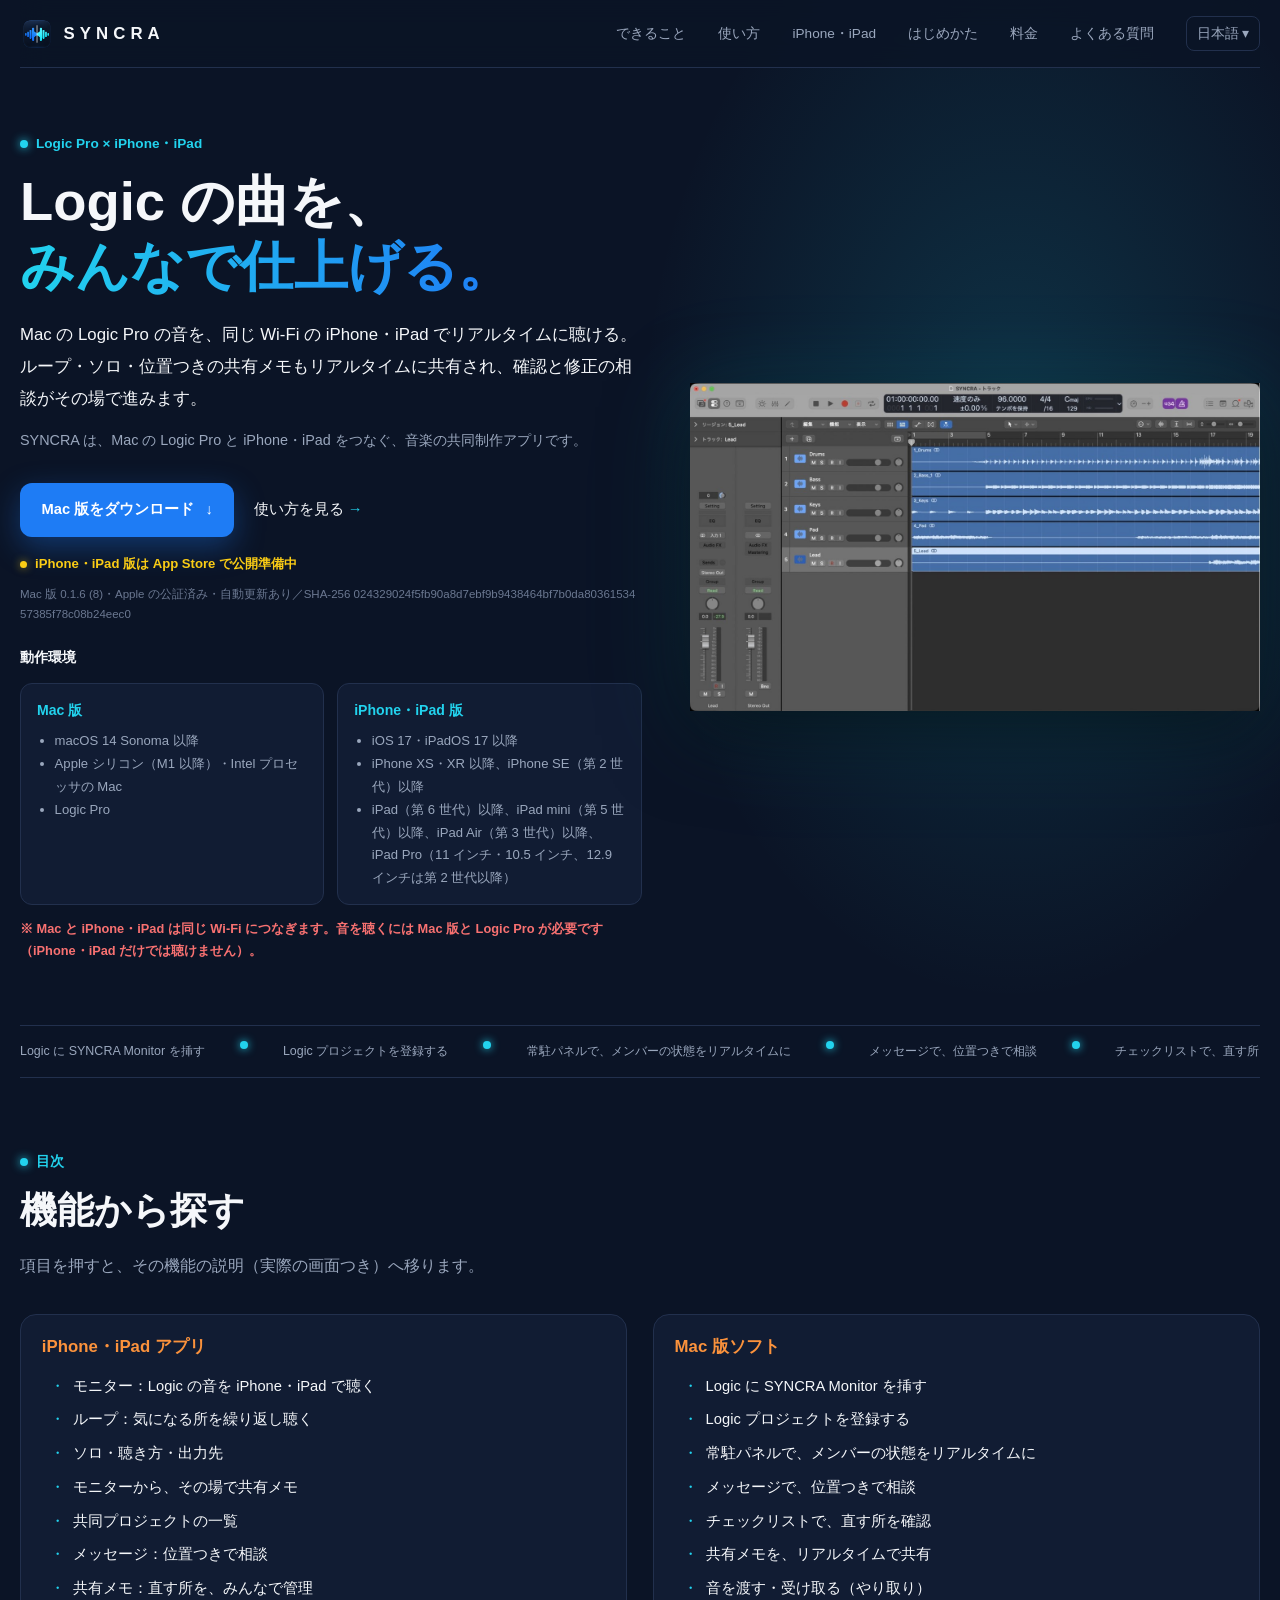
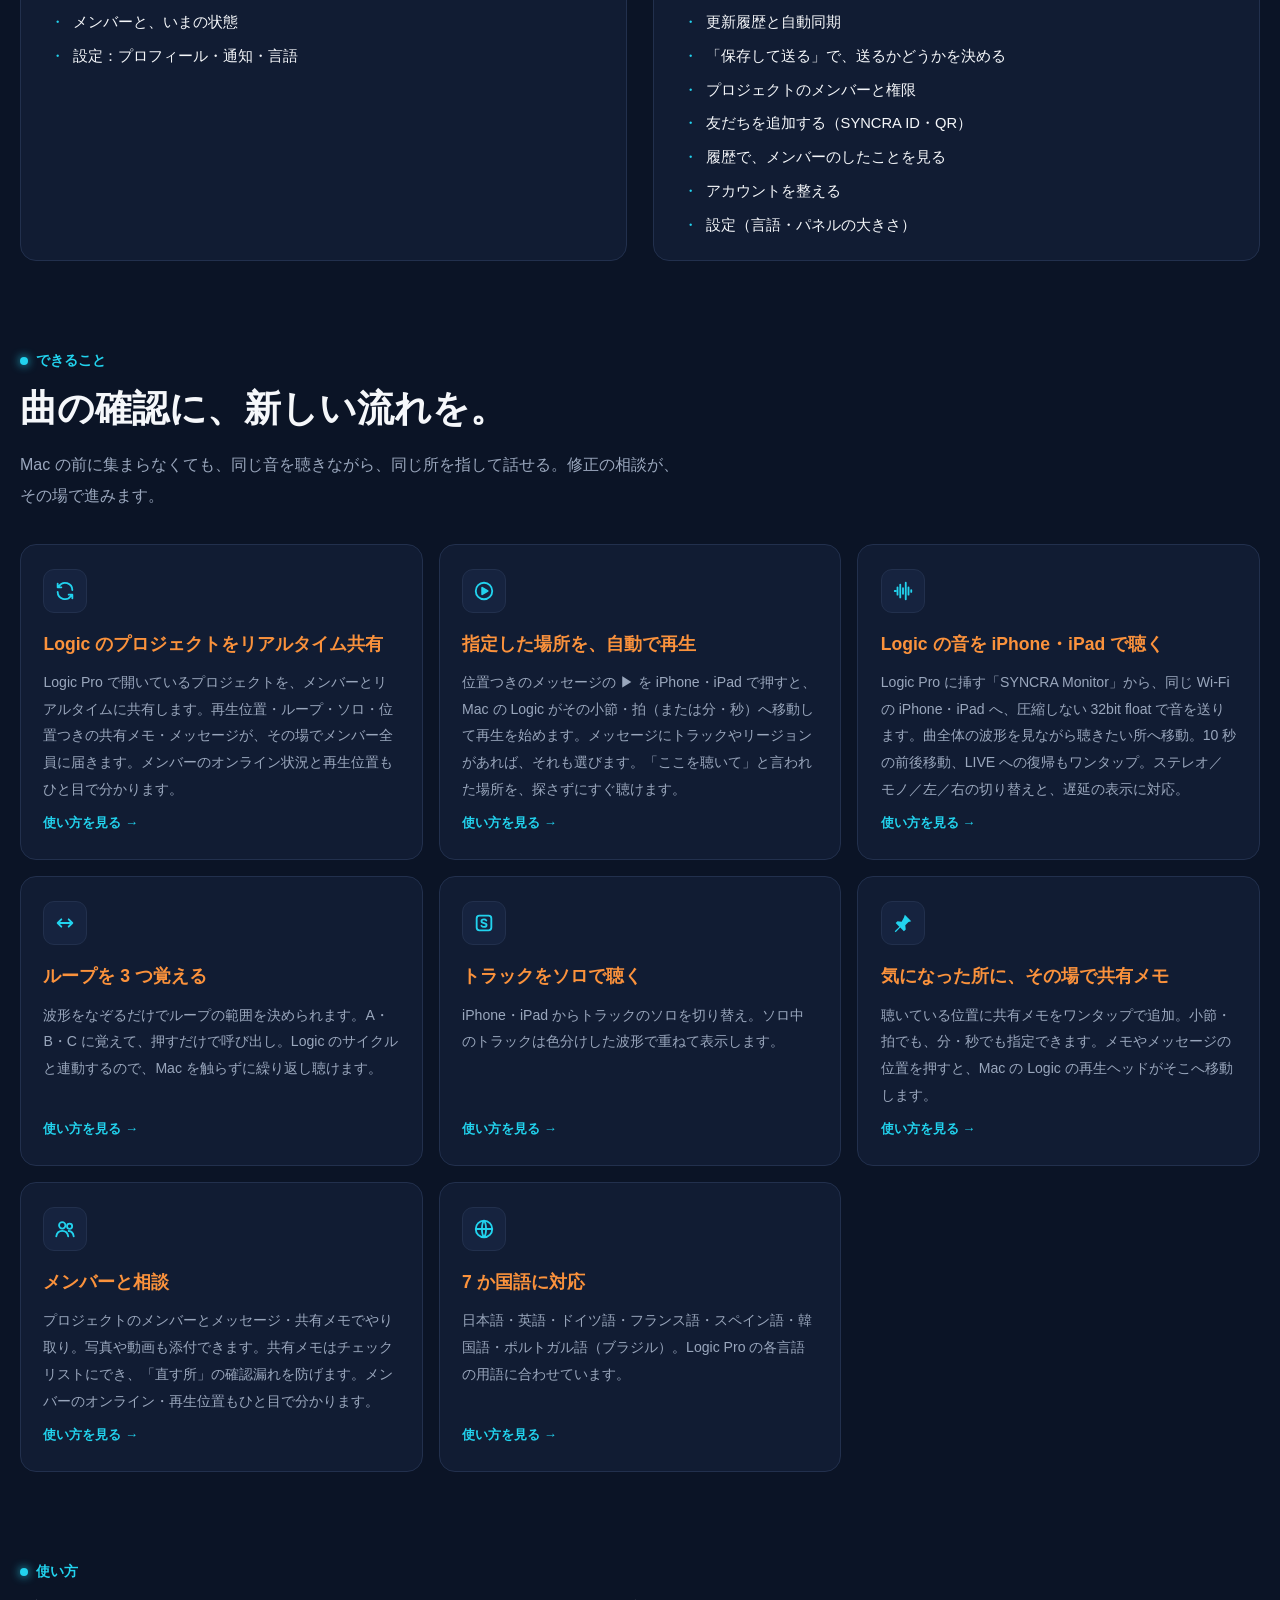
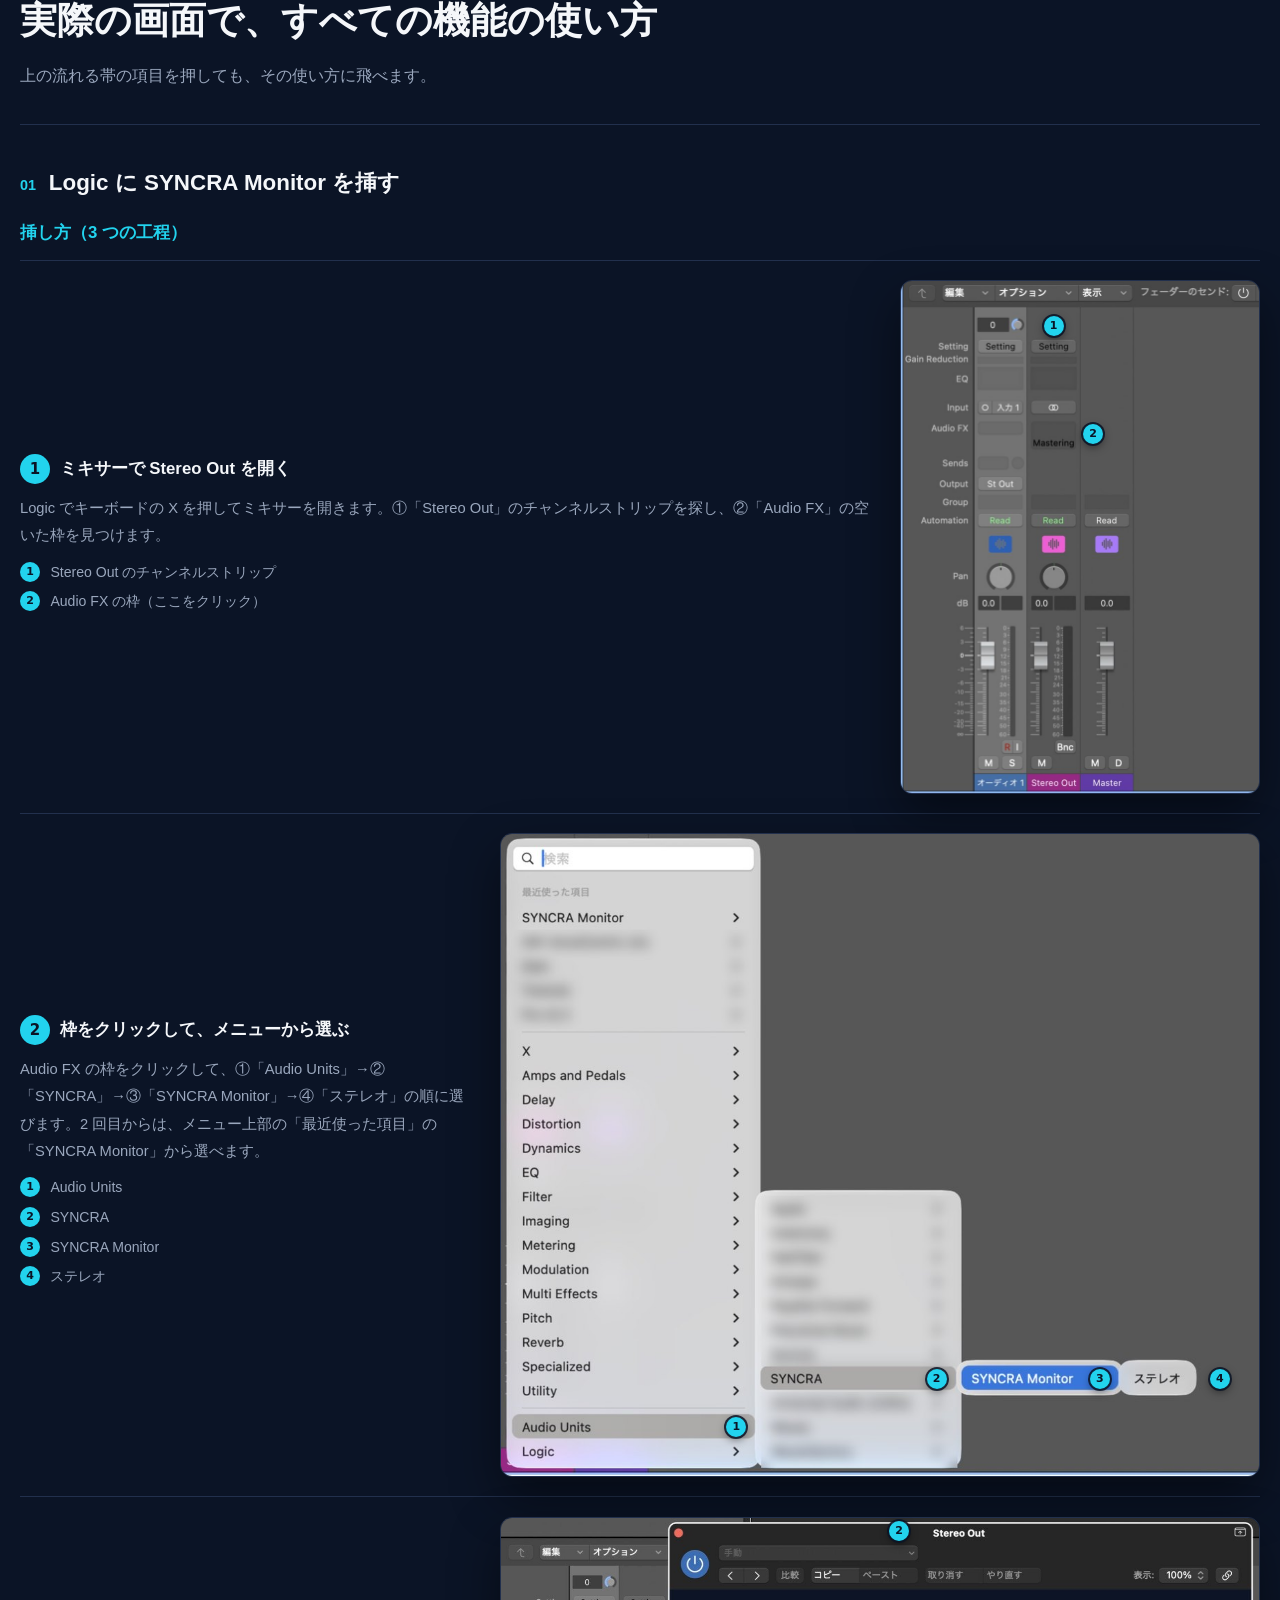
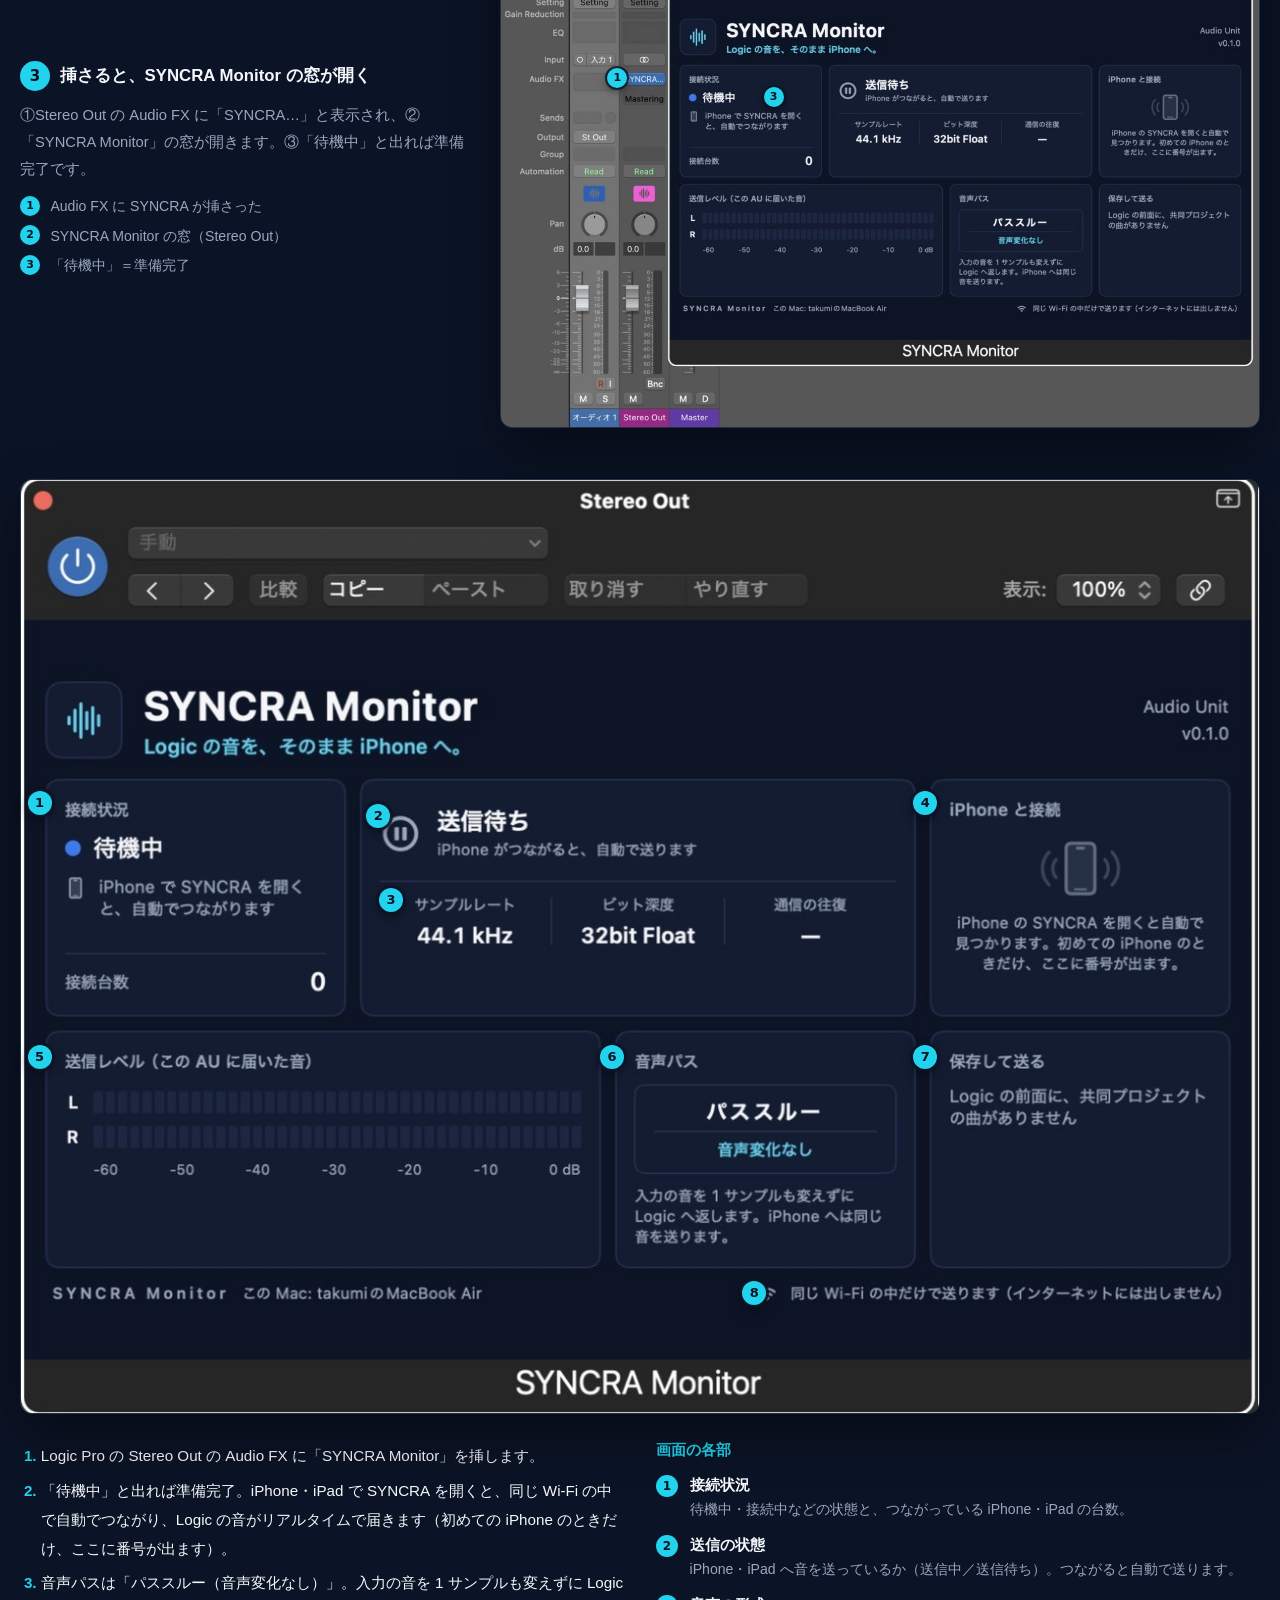
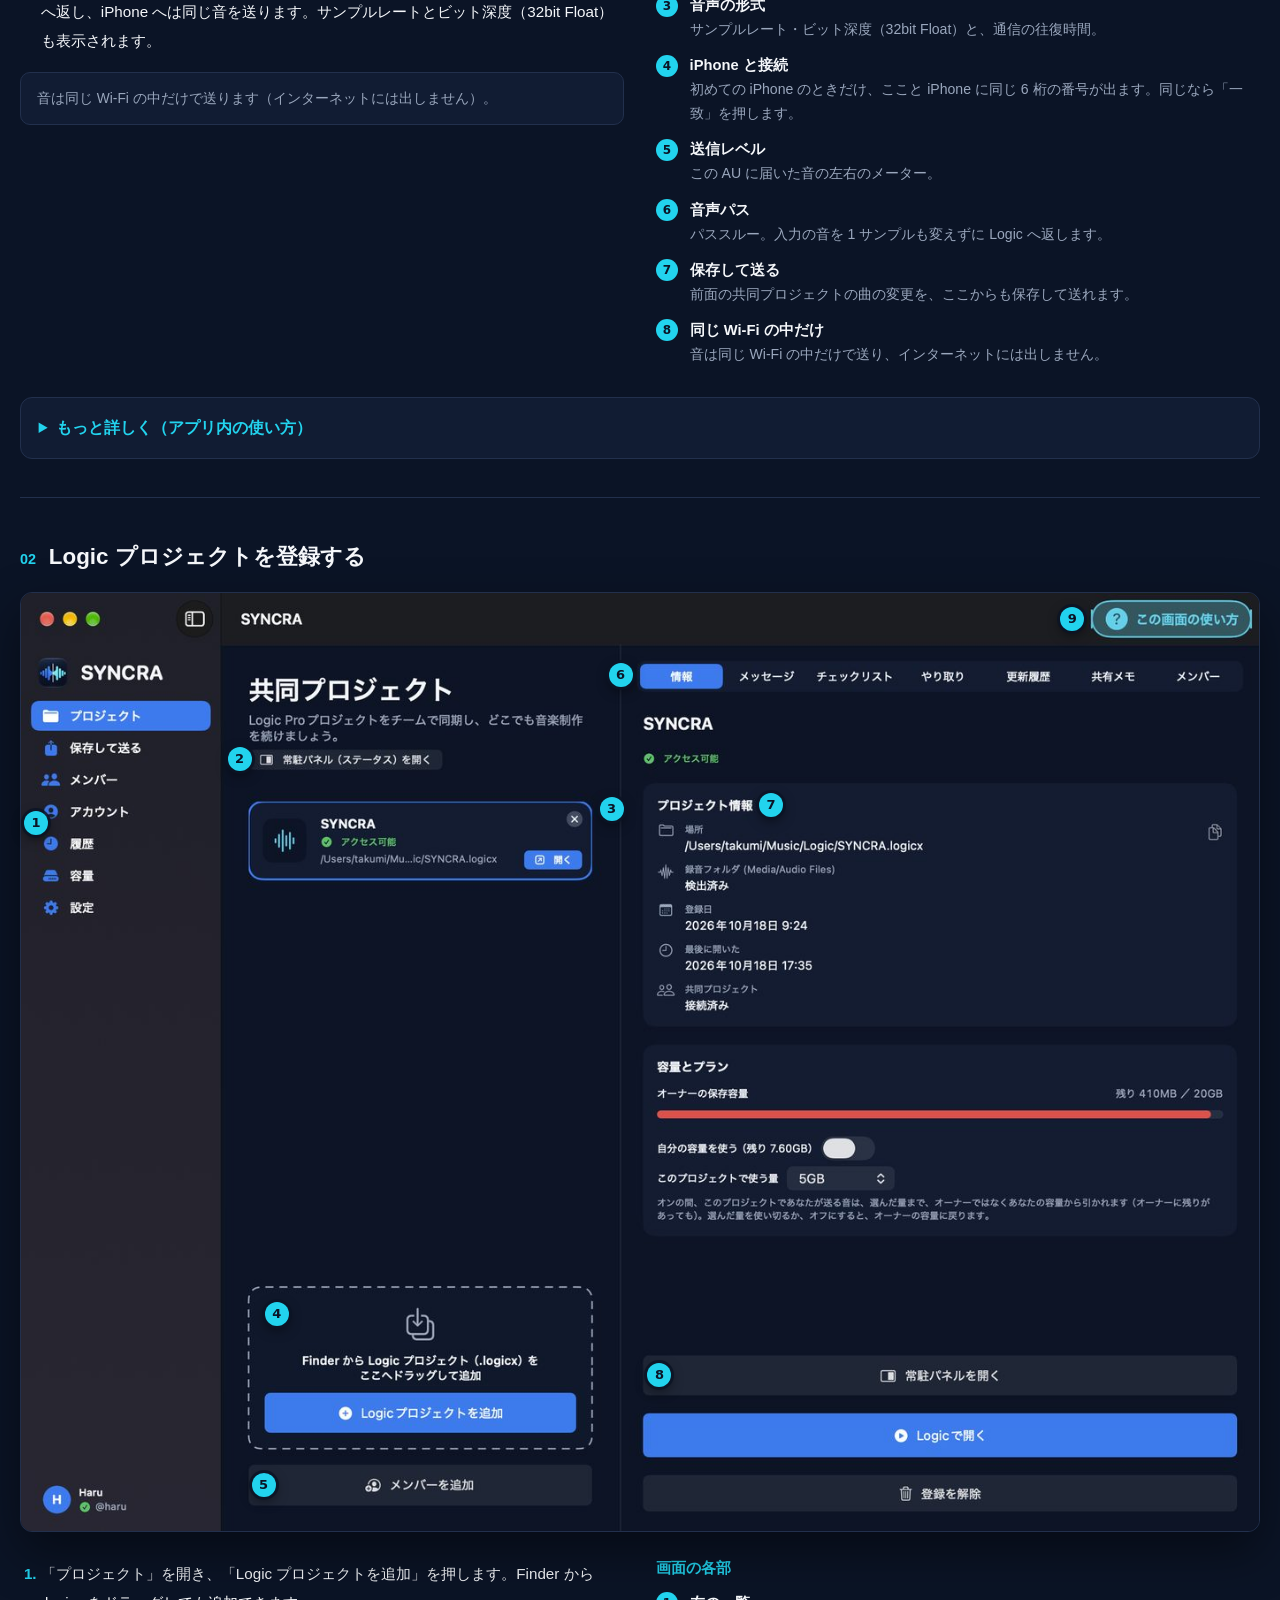
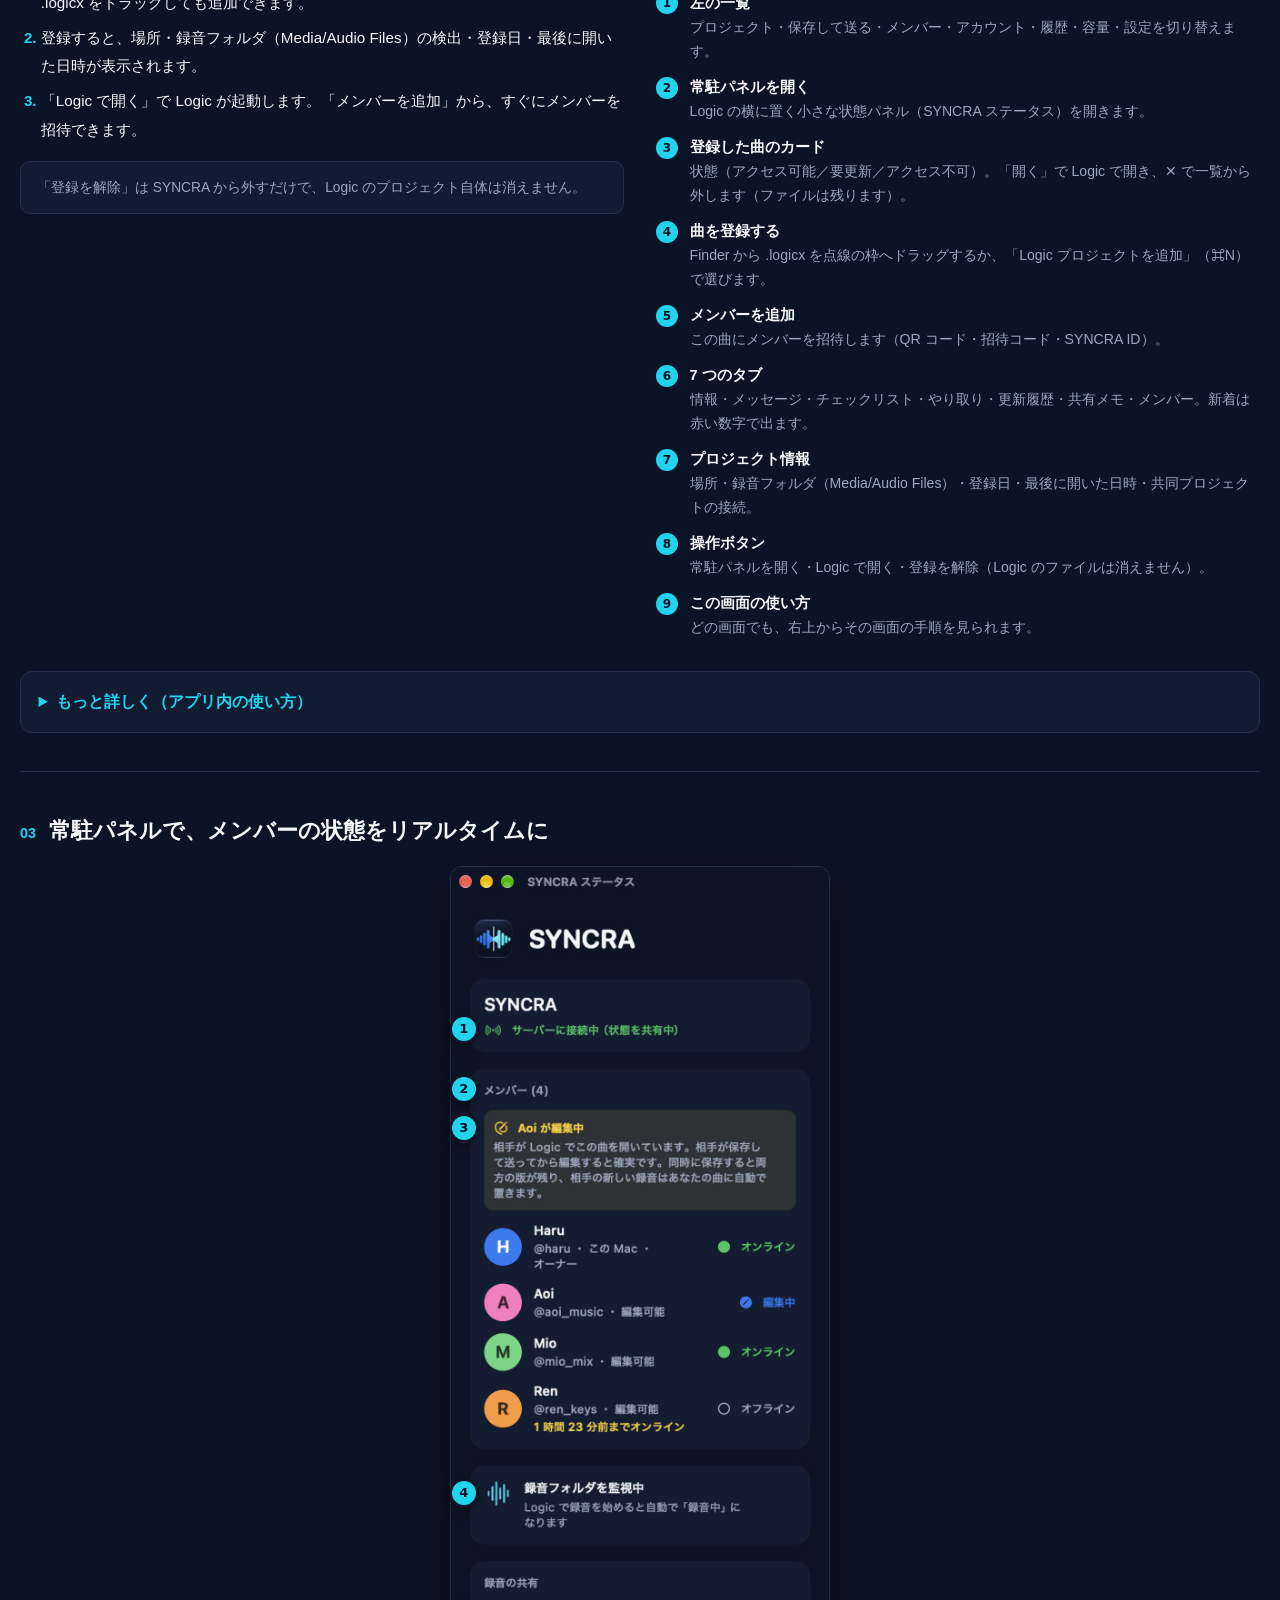
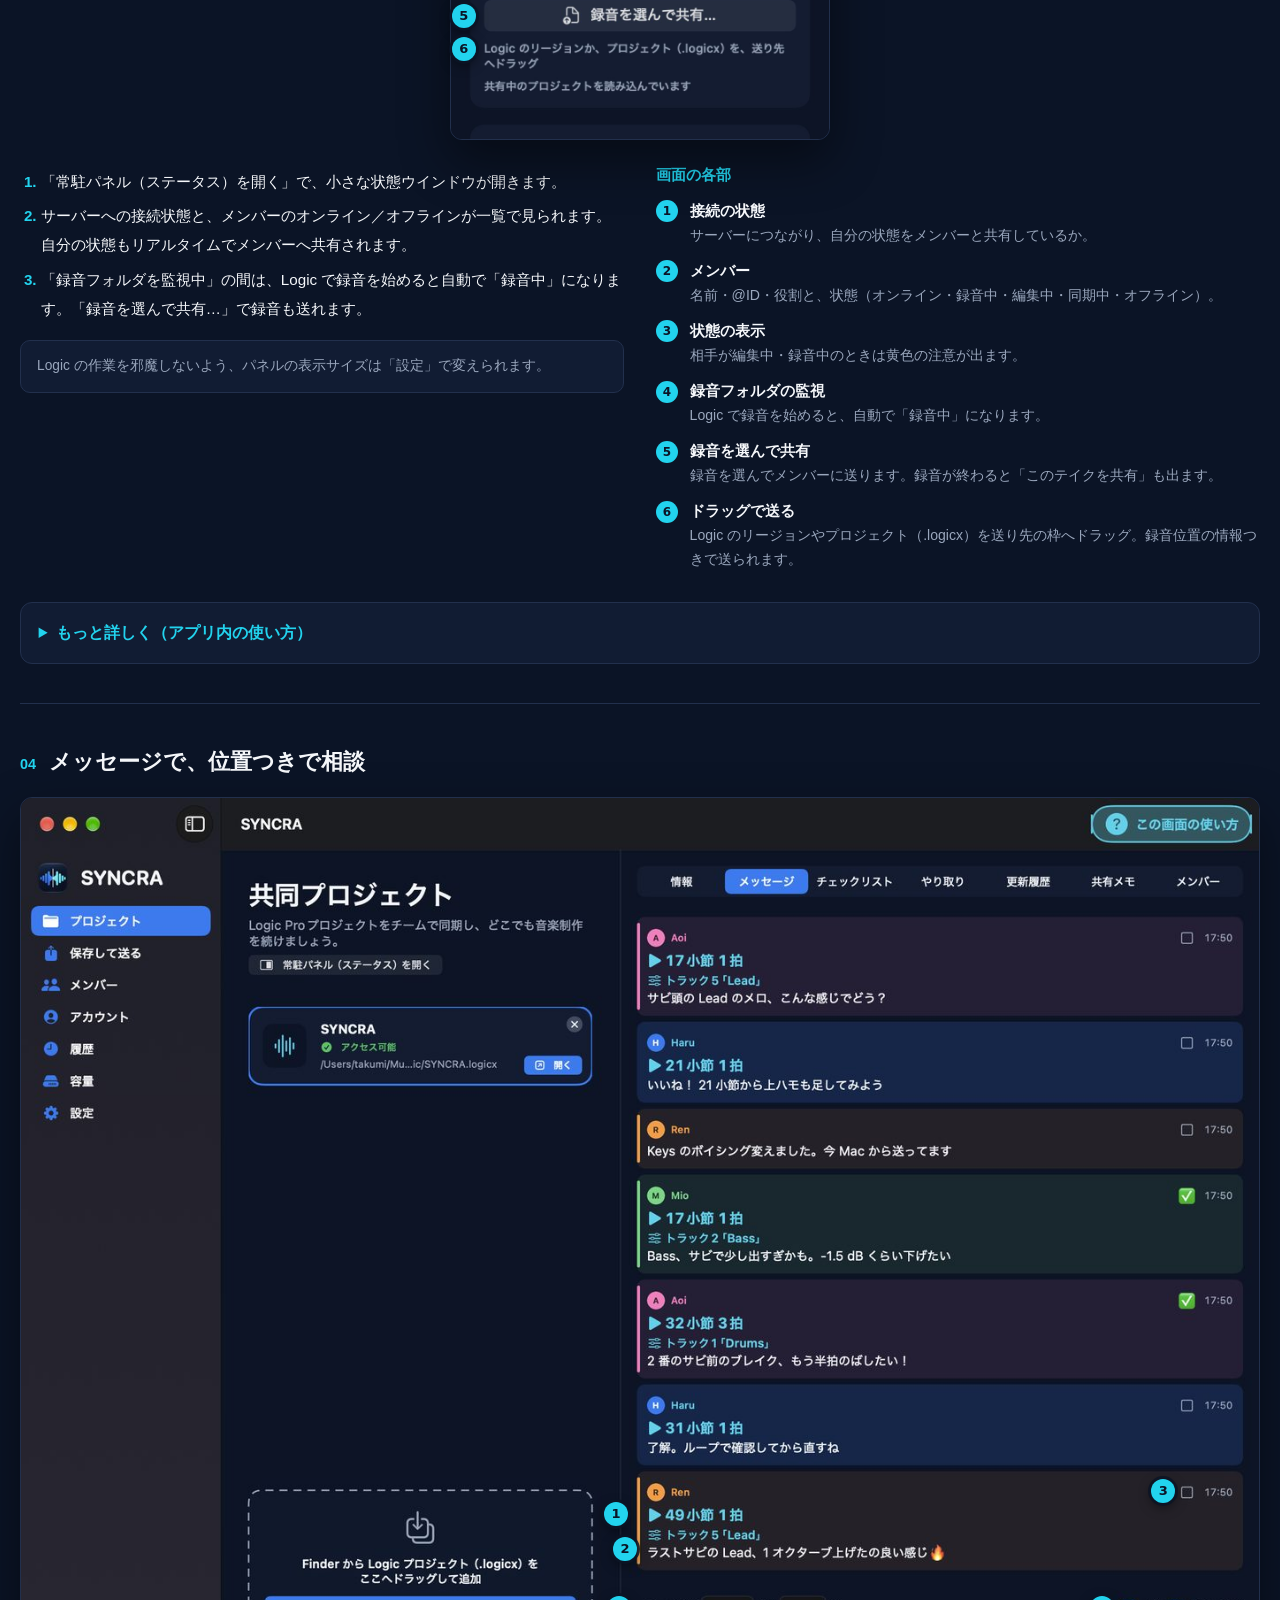
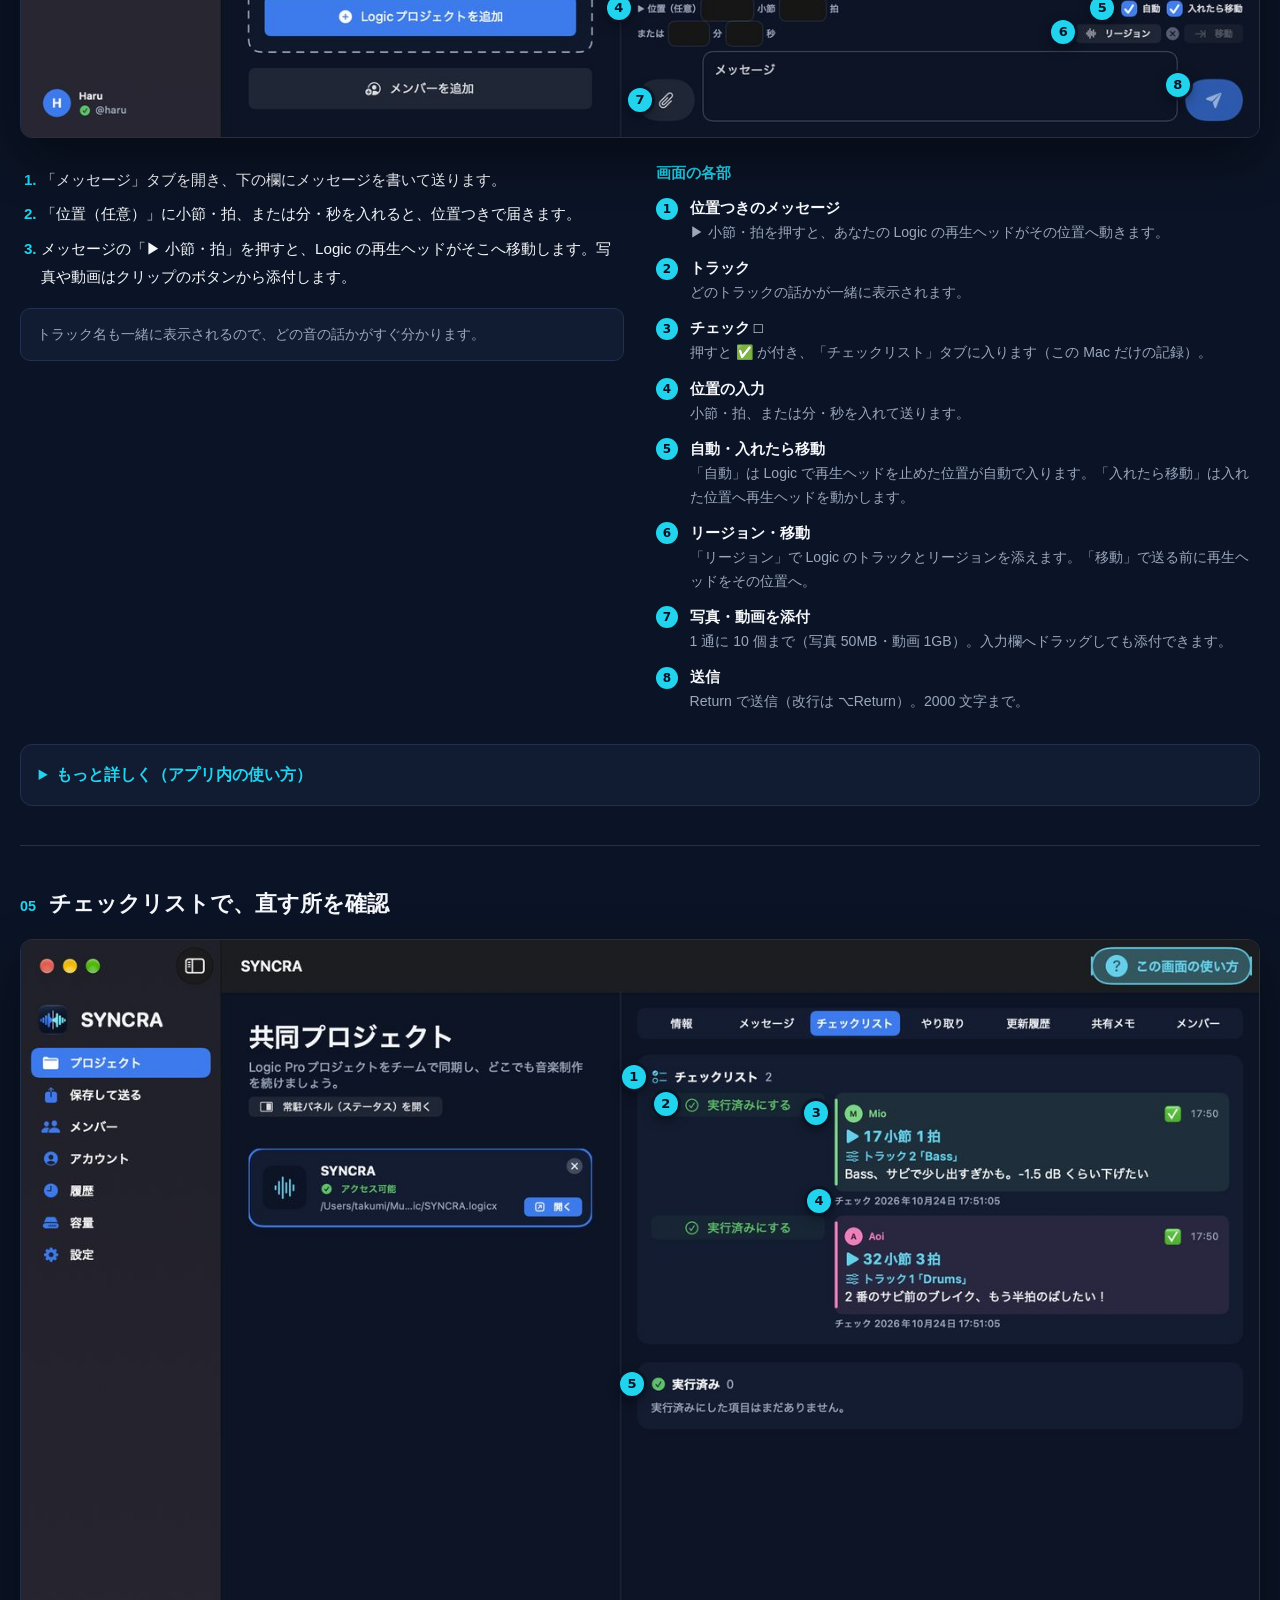
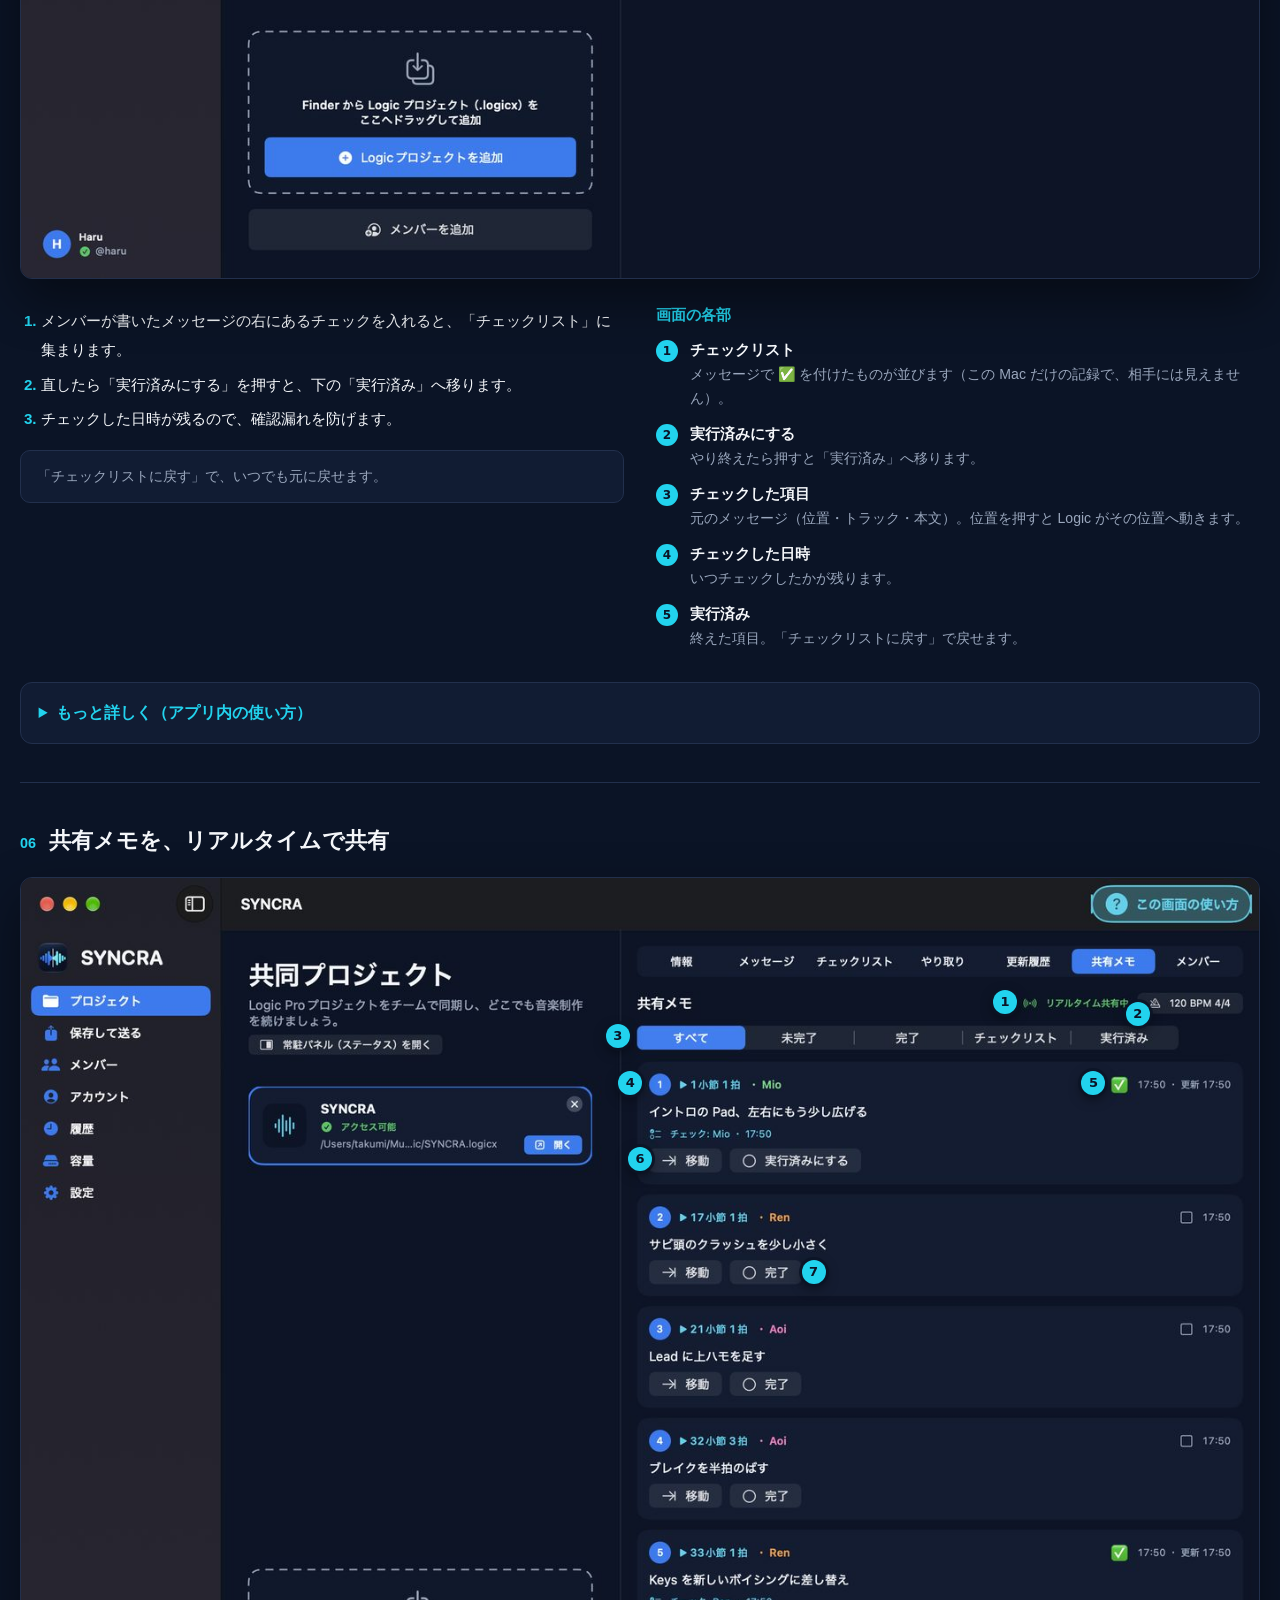
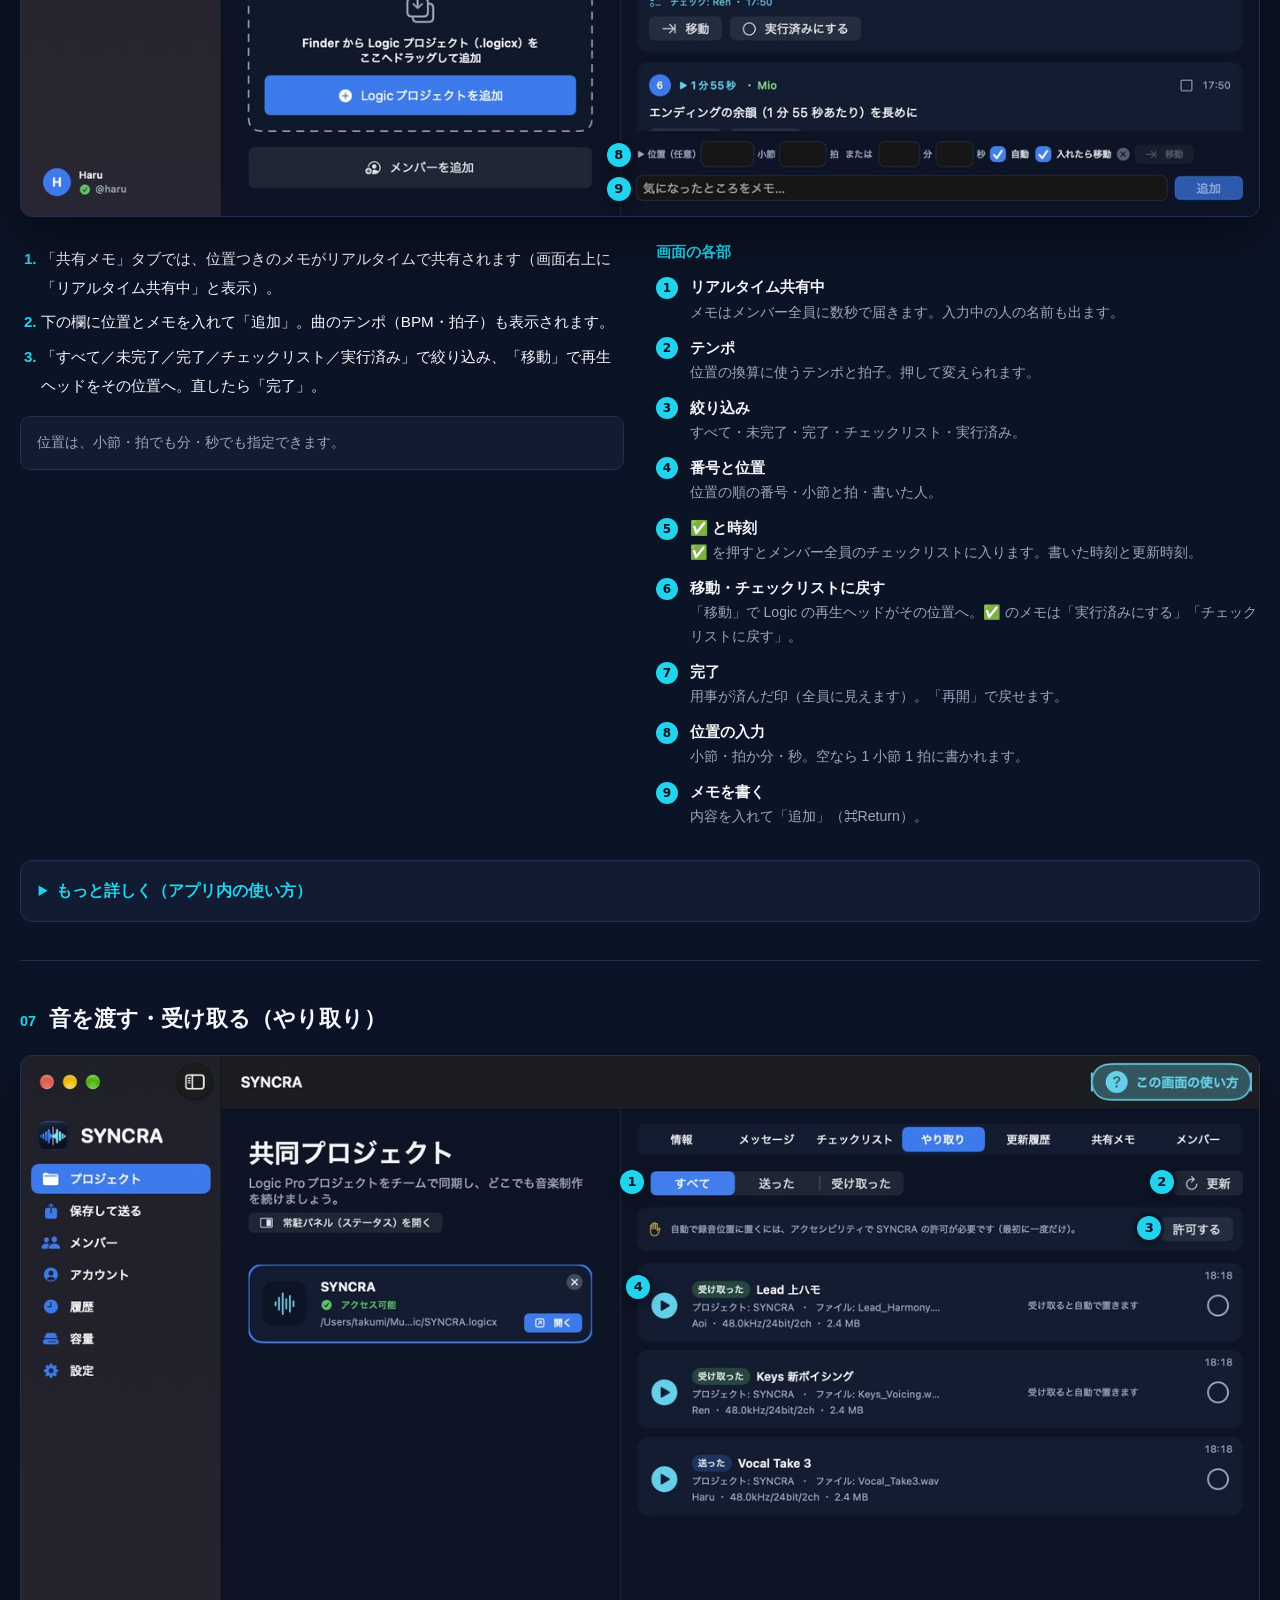
==== commit b2596323: "Mac 0.1.6 (8) を公開（公証済み・appcast に追加・ダウンロードを差し替え） Co-Authored-By: Claude Opus 5.5 <noreply@anthropic.c" ====
--- a/index.html
+++ b/index.html
@@ -1,7 +1,7 @@
 <!doctype html><html lang="ja"><head><meta charset="utf-8"><meta name="viewport" content="width=device-width,initial-scale=1"><title>SYNCRA</title><link rel="stylesheet" href="style.css?v=20261024e"></head><body><main class="home"><link rel="alternate" hreflang="ja" href="https://tak0923.github.io/syncra-site/index.html"><link rel="alternate" hreflang="en" href="https://tak0923.github.io/syncra-site/en/index.html"><link rel="alternate" hreflang="de" href="https://tak0923.github.io/syncra-site/de/index.html"><link rel="alternate" hreflang="fr" href="https://tak0923.github.io/syncra-site/fr/index.html"><link rel="alternate" hreflang="es" href="https://tak0923.github.io/syncra-site/es/index.html"><link rel="alternate" hreflang="ko" href="https://tak0923.github.io/syncra-site/ko/index.html"><link rel="alternate" hreflang="pt-BR" href="https://tak0923.github.io/syncra-site/pt-BR/index.html"><script>document.documentElement.classList.add('js');addEventListener('DOMContentLoaded',function(){var e=document.querySelectorAll('.rv');if(!('IntersectionObserver'in window)){e.forEach(function(x){x.classList.add('in')});return}var o=new IntersectionObserver(function(es){es.forEach(function(x){if(x.isIntersecting){x.target.classList.add('in');o.unobserve(x.target)}})},{threshold:.1});e.forEach(function(x){o.observe(x)});var s=document.querySelector('.shots');if(s&&!matchMedia('(prefers-reduced-motion: reduce)').matches){var im=[].slice.call(s.querySelectorAll('img')),cur=0,last=-1;function pick(){var n;do{n=Math.floor(Math.random()*im.length)}while(im.length>1&&(n===cur||n===last));return n}setInterval(function(){var n=pick();im[cur].classList.remove('on');im[n].classList.add('on');last=cur;cur=n},5000)}document.querySelectorAll('.annw').forEach(function(w){if(w.scrollWidth<=w.clientWidth)return;var p=w.querySelectorAll('.pin'),t=0;p.forEach(function(x){t+=parseFloat(x.style.left)});if(!p.length)return;var c=t/p.length/100*w.scrollWidth;w.scrollLeft=Math.max(0,c-w.clientWidth/2)})});</script><header class="hdr"><a class="logo" href="#top"><img src="img/icon.png" alt="" width="34" height="34">SYNCRA</a>
 <nav><a href="#features" class=hm>できること</a><a href="#usage">使い方</a><a href="#mobile" class=hm>iPhone・iPad</a><a href="#how">はじめかた</a><a href="#pricing" class=hm>料金</a><a href="#faq">よくある質問</a><details class="lang"><summary>日本語 ▾</summary><ul><li><a href="index.html" class="on" hreflang="ja">日本語</a></li><li><a href="en/index.html" class="" hreflang="en">English</a></li><li><a href="de/index.html" class="" hreflang="de">Deutsch</a></li><li><a href="fr/index.html" class="" hreflang="fr">Français</a></li><li><a href="es/index.html" class="" hreflang="es">Español</a></li><li><a href="ko/index.html" class="" hreflang="ko">한국어</a></li><li><a href="pt-BR/index.html" class="" hreflang="pt-BR">Português (BR)</a></li></ul></details></nav></header>
 <section class="hero" id="top"><div class="rv in"><p class="kicker">Logic Pro × iPhone・iPad</p><h1>Logic の曲を、<br><span class="hl">みんなで仕上げる。</span></h1>
-<p class="lead">Mac の Logic Pro の音を、同じ Wi-Fi の iPhone・iPad でリアルタイムに聴ける。ループ・ソロ・位置つきの共有メモもリアルタイムに共有され、確認と修正の相談がその場で進みます。</p><p class="note2">SYNCRA は、Mac の Logic Pro と iPhone・iPad をつなぐ、音楽の共同制作アプリです。</p><div class="ctas"><a class="b1" href="download/SYNCRA-0.1.5-7.zip">Mac 版をダウンロード <span>↓</span></a><a class="b2" href="#how">使い方を見る</a></div><p class="dot">iPhone・iPad 版は App Store で公開準備中</p><p class="hash">Mac 版 0.1.5 (7)・Apple の公証済み・自動更新あり／SHA-256 e3e53b3719c83141040b9fbd407b5cc15b8a3d5c115bf7498a766a2471a762f2</p><div class="req" id="req"><p class="rqh">動作環境</p><div class="rq"><h4>Mac 版</h4><ul><li>macOS 14 Sonoma 以降</li><li>Apple シリコン（M1 以降）・Intel プロセッサの Mac</li><li>Logic Pro</li></ul></div><div class="rq"><h4>iPhone・iPad 版</h4><ul><li>iOS 17・iPadOS 17 以降</li><li>iPhone XS・XR 以降、iPhone SE（第 2 世代）以降</li><li>iPad（第 6 世代）以降、iPad mini（第 5 世代）以降、iPad Air（第 3 世代）以降、iPad Pro（11 インチ・10.5 インチ、12.9 インチは第 2 世代以降）</li></ul></div><p class="rqn">※ Mac と iPhone・iPad は同じ Wi-Fi につなぎます。音を聴くには Mac 版と Logic Pro が必要です（iPhone・iPad だけでは聴けません）。</p></div></div>
+<p class="lead">Mac の Logic Pro の音を、同じ Wi-Fi の iPhone・iPad でリアルタイムに聴ける。ループ・ソロ・位置つきの共有メモもリアルタイムに共有され、確認と修正の相談がその場で進みます。</p><p class="note2">SYNCRA は、Mac の Logic Pro と iPhone・iPad をつなぐ、音楽の共同制作アプリです。</p><div class="ctas"><a class="b1" href="download/SYNCRA-0.1.6-8.zip">Mac 版をダウンロード <span>↓</span></a><a class="b2" href="#how">使い方を見る</a></div><p class="dot">iPhone・iPad 版は App Store で公開準備中</p><p class="hash">Mac 版 0.1.6 (8)・Apple の公証済み・自動更新あり／SHA-256 024329024f5fb90a8d7ebf9b9438464bf7b0da8036153457385f78c08b24eec0</p><div class="req" id="req"><p class="rqh">動作環境</p><div class="rq"><h4>Mac 版</h4><ul><li>macOS 14 Sonoma 以降</li><li>Apple シリコン（M1 以降）・Intel プロセッサの Mac</li><li>Logic Pro</li></ul></div><div class="rq"><h4>iPhone・iPad 版</h4><ul><li>iOS 17・iPadOS 17 以降</li><li>iPhone XS・XR 以降、iPhone SE（第 2 世代）以降</li><li>iPad（第 6 世代）以降、iPad mini（第 5 世代）以降、iPad Air（第 3 世代）以降、iPad Pro（11 インチ・10.5 インチ、12.9 インチは第 2 世代以降）</li></ul></div><p class="rqn">※ Mac と iPhone・iPad は同じ Wi-Fi につなぎます。音を聴くには Mac 版と Logic Pro が必要です（iPhone・iPad だけでは聴けません）。</p></div></div>
 <div class="shots rv in"><img src="img/m_logic.jpg" width="1400" height="806" alt="" class="on"><img src="img/m_monitor.jpg" width="1263" height="952" alt="" class="" loading=lazy><img src="img/m_messages_ja.jpg" width="1400" height="1061" alt="" class="" loading=lazy><img src="img/m_notes_ja.jpg" width="1400" height="1061" alt="" class="" loading=lazy><img src="img/m_members_ja.jpg" width="1400" height="1061" alt="" class="" loading=lazy><img src="img/m_history_ja.jpg" width="1400" height="1061" alt="" class="" loading=lazy><img src="img/m_info_ja.jpg" width="1400" height="1061" alt="" class="" loading=lazy></div></section>
 <div class="strip"><div class="t"><a href="#u1">Logic に SYNCRA Monitor を挿す</a><i></i><a href="#u2">Logic プロジェクトを登録する</a><i></i><a href="#u3">常駐パネルで、メンバーの状態をリアルタイムに</a><i></i><a href="#u4">メッセージで、位置つきで相談</a><i></i><a href="#u5">チェックリストで、直す所を確認</a><i></i><a href="#u6">共有メモを、リアルタイムで共有</a><i></i><a href="#u7">音を渡す・受け取る（やり取り）</a><i></i><a href="#u8">更新履歴と自動同期</a><i></i><a href="#u9">「保存して送る」で、送るかどうかを決める</a><i></i><a href="#u10">プロジェクトのメンバーと権限</a><i></i><a href="#u11">友だちを追加する（SYNCRA ID・QR）</a><i></i><a href="#u12">履歴で、メンバーのしたことを見る</a><i></i><a href="#u13">アカウントを整える</a><i></i><a href="#u14">設定（言語・パネルの大きさ）</a><i></i><a href="#u1">Logic に SYNCRA Monitor を挿す</a><i></i><a href="#u2">Logic プロジェクトを登録する</a><i></i><a href="#u3">常駐パネルで、メンバーの状態をリアルタイムに</a><i></i><a href="#u4">メッセージで、位置つきで相談</a><i></i><a href="#u5">チェックリストで、直す所を確認</a><i></i><a href="#u6">共有メモを、リアルタイムで共有</a><i></i><a href="#u7">音を渡す・受け取る（やり取り）</a><i></i><a href="#u8">更新履歴と自動同期</a><i></i><a href="#u9">「保存して送る」で、送るかどうかを決める</a><i></i><a href="#u10">プロジェクトのメンバーと権限</a><i></i><a href="#u11">友だちを追加する（SYNCRA ID・QR）</a><i></i><a href="#u12">履歴で、メンバーのしたことを見る</a><i></i><a href="#u13">アカウントを整える</a><i></i><a href="#u14">設定（言語・パネルの大きさ）</a><i></i></div></div>
 <section class="sec ftoc" id="toc"><p class="kicker rv">目次</p><h2 class="rv">機能から探す</h2><p class="desc rv">項目を押すと、その機能の説明（実際の画面つき）へ移ります。</p><div class="cols"><div class="col rv"><h3>iPhone・iPad アプリ</h3><ul><li><a class="ft" href="#i1"><span>モニター：Logic の音を iPhone・iPad で聴く</span></a></li><li><a class="ft" href="#i2"><span>ループ：気になる所を繰り返し聴く</span></a></li><li><a class="ft" href="#i3"><span>ソロ・聴き方・出力先</span></a></li><li><a class="ft" href="#i4"><span>モニターから、その場で共有メモ</span></a></li><li><a class="ft" href="#i5"><span>共同プロジェクトの一覧</span></a></li><li><a class="ft" href="#i6"><span>メッセージ：位置つきで相談</span></a></li><li><a class="ft" href="#i7"><span>共有メモ：直す所を、みんなで管理</span></a></li><li><a class="ft" href="#i8"><span>メンバーと、いまの状態</span></a></li><li><a class="ft" href="#i9"><span>設定：プロフィール・通知・言語</span></a></li></ul></div><div class="col rv"><h3>Mac 版ソフト</h3><ul><li><a class="ft" href="#u1"><span>Logic に SYNCRA Monitor を挿す</span></a></li><li><a class="ft" href="#u2"><span>Logic プロジェクトを登録する</span></a></li><li><a class="ft" href="#u3"><span>常駐パネルで、メンバーの状態をリアルタイムに</span></a></li><li><a class="ft" href="#u4"><span>メッセージで、位置つきで相談</span></a></li><li><a class="ft" href="#u5"><span>チェックリストで、直す所を確認</span></a></li><li><a class="ft" href="#u6"><span>共有メモを、リアルタイムで共有</span></a></li><li><a class="ft" href="#u7"><span>音を渡す・受け取る（やり取り）</span></a></li><li><a class="ft" href="#u8"><span>更新履歴と自動同期</span></a></li><li><a class="ft" href="#u9"><span>「保存して送る」で、送るかどうかを決める</span></a></li><li><a class="ft" href="#u10"><span>プロジェクトのメンバーと権限</span></a></li><li><a class="ft" href="#u11"><span>友だちを追加する（SYNCRA ID・QR）</span></a></li><li><a class="ft" href="#u12"><span>履歴で、メンバーのしたことを見る</span></a></li><li><a class="ft" href="#u13"><span>アカウントを整える</span></a></li><li><a class="ft" href="#u14"><span>設定（言語・パネルの大きさ）</span></a></li></ul></div></div></section><section class="sec" id="features"><p class="kicker rv">できること</p><h2 class="rv">曲の確認に、新しい流れを。</h2><p class="desc rv">Mac の前に集まらなくても、同じ音を聴きながら、同じ所を指して話せる。修正の相談が、その場で進みます。</p><div class="cards"><a class="fc rv" href="#u8"><div class="ic"><svg viewBox="0 0 24 24" fill="none" stroke="currentColor" stroke-width="2" stroke-linecap="round" stroke-linejoin="round"><path d="M20 11a8 8 0 0 0-14.5-4.5L4 8M4 4v4h4M4 13a8 8 0 0 0 14.5 4.5L20 16M20 20v-4h-4"/></svg></div><h3>Logic のプロジェクトをリアルタイム共有</h3><p>Logic Pro で開いているプロジェクトを、メンバーとリアルタイムに共有します。再生位置・ループ・ソロ・位置つきの共有メモ・メッセージが、その場でメンバー全員に届きます。メンバーのオンライン状況と再生位置もひと目で分かります。</p><span class="go">使い方を見る →</span></a><a class="fc rv" href="#i6"><div class="ic"><svg viewBox="0 0 24 24" fill="none" stroke="currentColor" stroke-width="2" stroke-linejoin="round"><circle cx="12" cy="12" r="9"/><path d="M10 8.5v7l6-3.5z" fill="currentColor"/></svg></div><h3>指定した場所を、自動で再生</h3><p>位置つきのメッセージの ▶ を iPhone・iPad で押すと、Mac の Logic がその小節・拍（または分・秒）へ移動して再生を始めます。メッセージにトラックやリージョンがあれば、それも選びます。「ここを聴いて」と言われた場所を、探さずにすぐ聴けます。</p><span class="go">使い方を見る →</span></a><a class="fc rv" href="#i1"><div class="ic"><svg viewBox="0 0 24 24" fill="none" stroke="currentColor" stroke-width="2" stroke-linecap="round"><path d="M3 12h1M6 8v8M9 5v14M12 9v6M15 3v18M18 8v8M21 11v2"/></svg></div><h3>Logic の音を iPhone・iPad で聴く</h3><p>Logic Pro に挿す「SYNCRA Monitor」から、同じ Wi-Fi の iPhone・iPad へ、圧縮しない 32bit float で音を送ります。曲全体の波形を見ながら聴きたい所へ移動。10 秒の前後移動、LIVE への復帰もワンタップ。ステレオ／モノ／左／右の切り替えと、遅延の表示に対応。</p><span class="go">使い方を見る →</span></a><a class="fc rv" href="#i2"><div class="ic"><svg viewBox="0 0 24 24" fill="none" stroke="currentColor" stroke-width="2" stroke-linecap="round" stroke-linejoin="round"><path d="M4 12h16M8 8l-4 4 4 4M16 8l4 4-4 4"/></svg></div><h3>ループを 3 つ覚える</h3><p>波形をなぞるだけでループの範囲を決められます。A・B・C に覚えて、押すだけで呼び出し。Logic のサイクルと連動するので、Mac を触らずに繰り返し聴けます。</p><span class="go">使い方を見る →</span></a><a class="fc rv" href="#i3"><div class="ic"><svg viewBox="0 0 24 24" fill="none" stroke="currentColor" stroke-width="2"><rect x="4" y="4" width="16" height="16" rx="3"/><path d="M14.5 9.2c-.6-.8-1.5-1.2-2.5-1.2-1.7 0-2.8.9-2.8 2.1 0 2.8 5.6 1.4 5.6 4.1 0 1.3-1.2 2.1-2.8 2.1-1.2 0-2.2-.5-2.8-1.4" stroke-linecap="round"/></svg></div><h3>トラックをソロで聴く</h3><p>iPhone・iPad からトラックのソロを切り替え。ソロ中のトラックは色分けした波形で重ねて表示します。</p><span class="go">使い方を見る →</span></a><a class="fc rv" href="#i4"><div class="ic"><svg viewBox="0 0 24 24" fill="currentColor"><path d="M14 3l7 7-3 1-3.5 3.5.5 4.5-2 2-4-4-5 5-1-1 5-5-4-4 2-2 4.5.5L13 6z"/></svg></div><h3>気になった所に、その場で共有メモ</h3><p>聴いている位置に共有メモをワンタップで追加。小節・拍でも、分・秒でも指定できます。メモやメッセージの位置を押すと、Mac の Logic の再生ヘッドがそこへ移動します。</p><span class="go">使い方を見る →</span></a><a class="fc rv" href="#u4"><div class="ic"><svg viewBox="0 0 24 24" fill="none" stroke="currentColor" stroke-width="2" stroke-linecap="round"><circle cx="9" cy="8" r="3.5"/><path d="M2.5 20c.5-3.5 3-6 6.5-6s6 2.5 6.5 6"/><circle cx="17" cy="9" r="2.8"/><path d="M16 14.2c3 .2 5 2.4 5.5 5.8"/></svg></div><h3>メンバーと相談</h3><p>プロジェクトのメンバーとメッセージ・共有メモでやり取り。写真や動画も添付できます。共有メモはチェックリストにでき、「直す所」の確認漏れを防げます。メンバーのオンライン・再生位置もひと目で分かります。</p><span class="go">使い方を見る →</span></a><a class="fc rv" href="#u14"><div class="ic"><svg viewBox="0 0 24 24" fill="none" stroke="currentColor" stroke-width="2"><circle cx="12" cy="12" r="9"/><path d="M3 12h18M12 3c3 3.5 3 14.5 0 18M12 3c-3 3.5-3 14.5 0 18"/></svg></div><h3>7 か国語に対応</h3><p>日本語・英語・ドイツ語・フランス語・スペイン語・韓国語・ポルトガル語（ブラジル）。Logic Pro の各言語の用語に合わせています。</p><span class="go">使い方を見る →</span></a></div></section>
@@ -13,7 +13,7 @@
 <div class="pc rv"><div class="lb">Mac · iPhone · 1 project</div><h3>シングルパス</h3><div class="pr">1,200 円<small> / 20 日（税込）</small></div><div class="fine" style="margin-top:.3rem">1 回の購入で 1 プロジェクト・自動更新なし・Mac 版と iPhone・iPad 版</div><ul><li>1 つのプロジェクトのすべての機能（Mac 版。iPhone・iPad ではその曲のモニター・共有メモ・再生ヘッドの操作）</li><li>保存 5GB</li><li>同じプロジェクトにもう 1 つ使うと 20 日延長</li></ul></div>
 <div class="pc rv"><div class="lb">iPhone · iPad</div><h3>モニタープラン</h3><div class="pr">300 円<small> / 月（税込）</small></div><div class="fine" style="margin-top:.3rem">年額 3,000 円（税込）・iPhone・iPad の App 内課金のみ</div><ul><li>携帯専用モニター</li><li>自分の Mac のモニター（iPhone・iPad・どの曲でも）</li></ul><p class="fine">このプランだけでは共同プロジェクトに参加できません。</p></div></div>
 <p class="fine rv">Mac 版の有料プランはアプリの中で購入します（決済は Paddle が行います）。解約すると次回以降の更新の課金が止まります。 <a href="refund.html">返金の方針</a> · <a href="tokushoho.html">特定商取引法に基づく表記</a></p></section>
-<section class="cta"><img class="rv" src="img/icon.png" alt=""><p class="kicker rv" style="justify-content:center">はじめる</p><h2 class="rv">次の一曲を、みんなで仕上げよう。</h2><p class="rv">Mac 版は今すぐダウンロードできます。<br>動作環境：macOS 14 以降・Logic Pro／iOS・iPadOS 17 以降</p><div class="btns rv"><a class="b1" href="download/SYNCRA-0.1.5-7.zip">Mac 版をダウンロード <span>↓</span></a><span class="b1 off">App Store — 公開準備中</span></div></section>
+<section class="cta"><img class="rv" src="img/icon.png" alt=""><p class="kicker rv" style="justify-content:center">はじめる</p><h2 class="rv">次の一曲を、みんなで仕上げよう。</h2><p class="rv">Mac 版は今すぐダウンロードできます。<br>動作環境：macOS 14 以降・Logic Pro／iOS・iPadOS 17 以降</p><div class="btns rv"><a class="b1" href="download/SYNCRA-0.1.6-8.zip">Mac 版をダウンロード <span>↓</span></a><span class="b1 off">App Store — 公開準備中</span></div></section>
 <section class="sec" id="faq" style="padding-top:1.5rem"><p class="kicker rv">よくある質問</p><h2 class="rv">よくある質問</h2><div class="faq"><details><summary>SYNCRA はどんなアプリですか？</summary><p>Mac の Logic Pro で作っている曲を、iPhone・iPad で聴きながら、メンバーと確認・修正できる共同制作アプリです。</p></details><details><summary>アカウントはどうやって作りますか？</summary><p>Mac 版・iPhone 版の最初の画面で「Apple でサインイン」を押すと、その場で作られます（Mac 版は 0.1.5 以降）。メールアドレスとパスワードのアカウントをお持ちの方は、Mac のサインイン画面の「メールアドレスとパスワードでサインイン」から入れます。</p></details><details><summary>iPhone・iPad だけで使えますか？</summary><p>音を聴くには、Mac 版 SYNCRA（macOS 14 以降）と Logic Pro が必要です。iPhone・iPad だけでは音は聴けません。</p></details><details><summary>iPhone・iPad で音が聴こえません</summary><p>Logic の Stereo Out に「SYNCRA Monitor」を挿してあるか確認してください。Mac と iPhone・iPad を同じ Wi-Fi につなぎ、iPhone・iPad の「設定」→「プライバシーとセキュリティ」→「ローカルネットワーク」で SYNCRA をオンにしてください。</p></details><details><summary>無料体験は自動で有料になりますか？</summary><p>はい。マスタープランを初めて購入するとき、最初の 7 日間が無料体験です（1 人 1 回・保存 1GB まで）。体験中に解約すれば料金はかかりません（App Store は体験の終了の 24 時間前までに解約）。解約しなければ、体験の終わりに自動で有料に切り替わります。体験だけで解約した場合、体験中のクラウド上の共同プロジェクトは終了から 30 日後に削除します。</p></details><details><summary>解約・返金は？</summary><p>解約すると次回以降の更新の課金が止まります。iPhone・iPad の App 内課金は「設定」→ 自分の名前 →「サブスクリプション」から。返金は返金の方針をご覧ください。</p></details><details><summary>アカウントを削除したい</summary><p>アプリの「設定」→「アカウントを削除」から行えます。</p></details></div></section>
 <footer class="ftr"><div><a class="logo" href="#top"><img src="img/icon.png" alt="" width="34" height="34">SYNCRA</a><p style="margin:.8rem 0 0">Logic Pro · Mac · iPhone · iPad</p></div>
 <nav><a href="support.html">サポート</a><a href="privacy.html">プライバシーポリシー</a><a href="tokushoho.html">特定商取引法に基づく表記</a><a href="refund.html">返金の方針</a><a href="https://www.apple.com/legal/internet-services/itunes/dev/stdeula/">利用規約（Apple 標準の使用許諾契約）</a></nav><p style="width:100%;margin:0;color:#6b7891">© 2026 SYNCRA</p></footer></main></body></html>
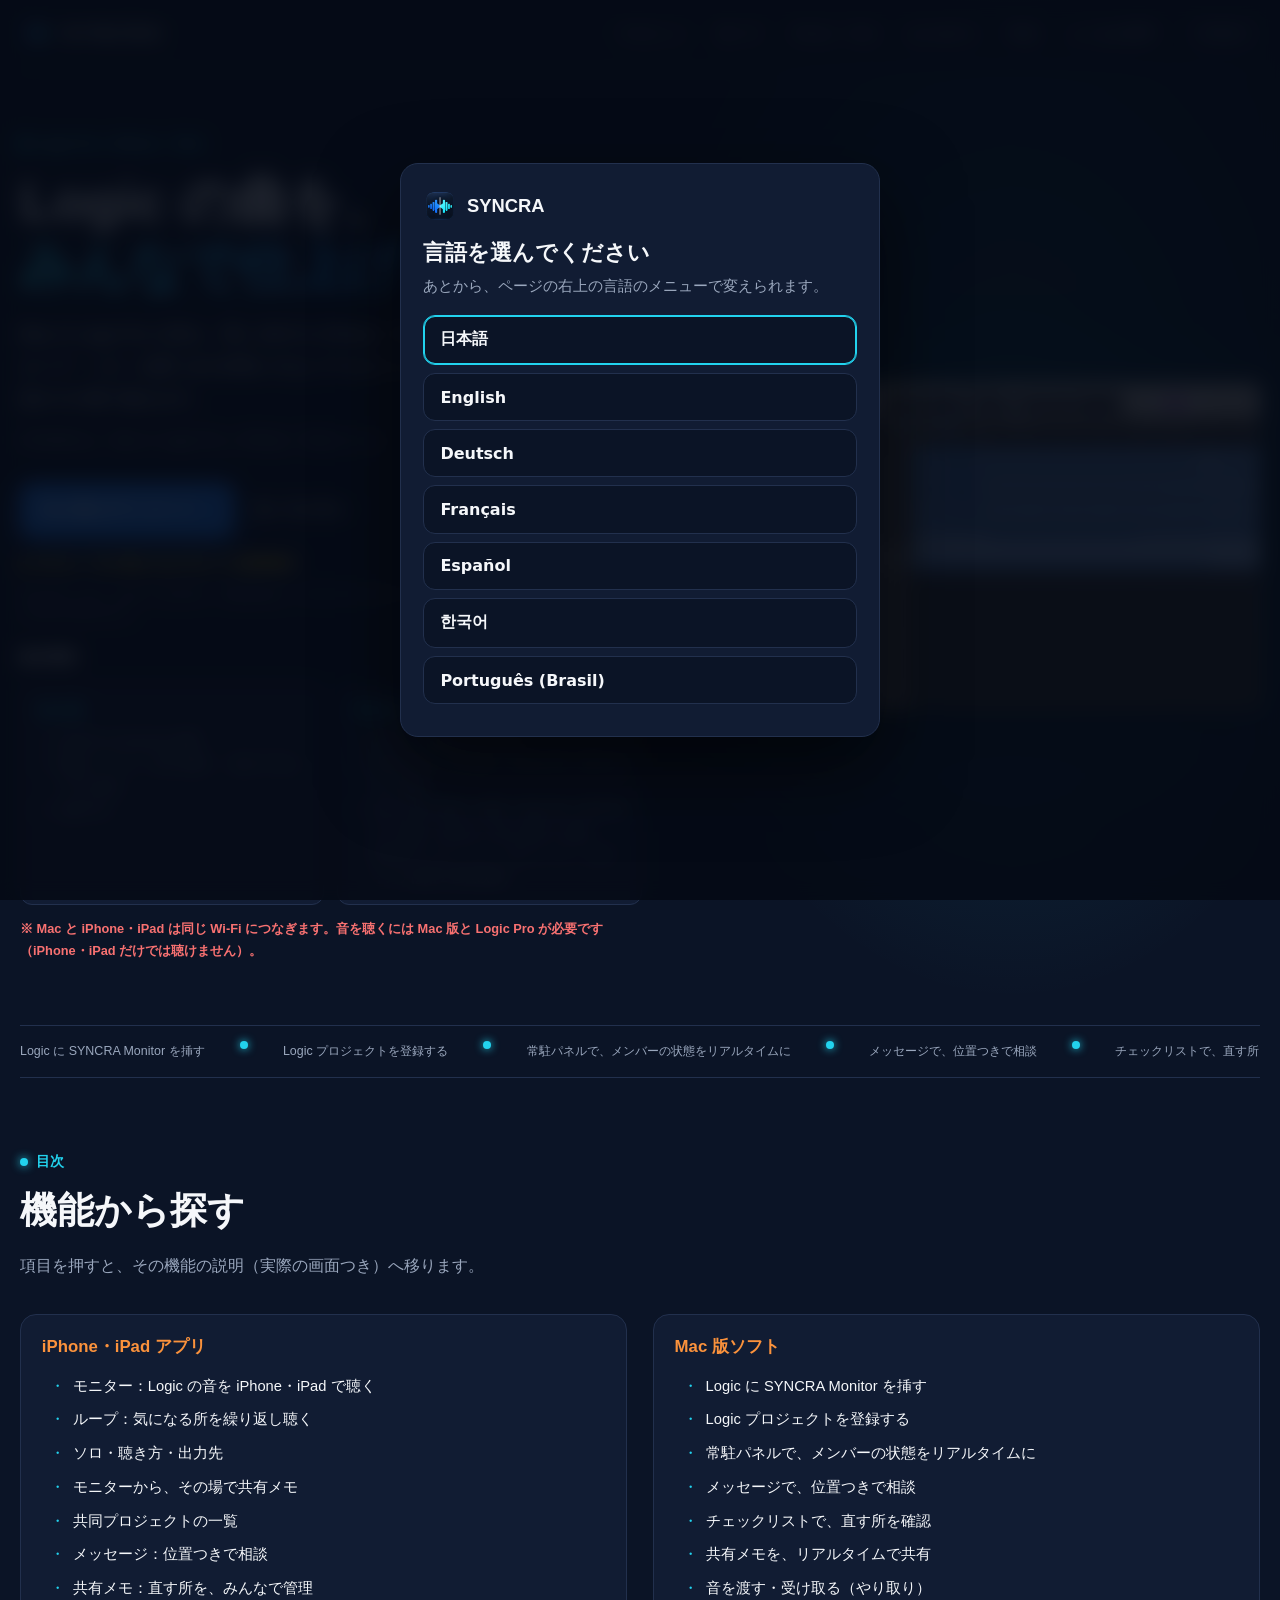
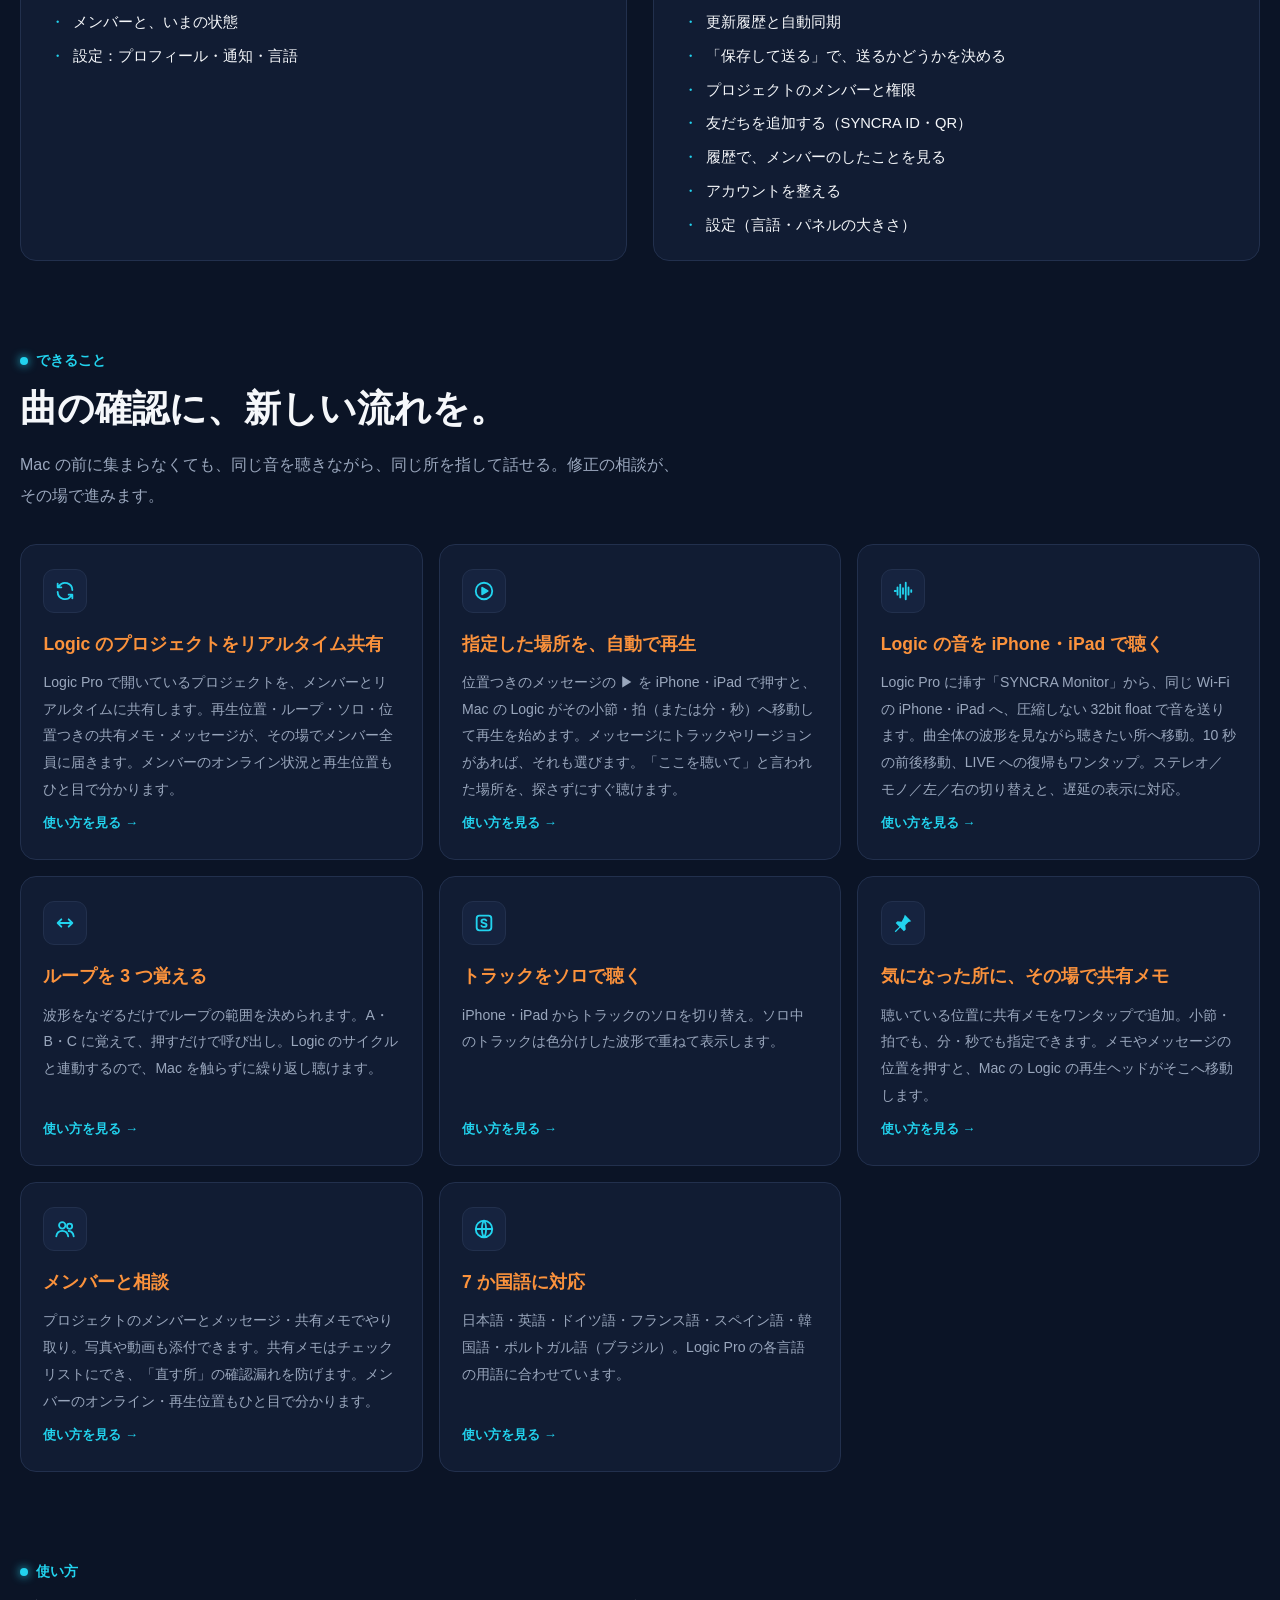
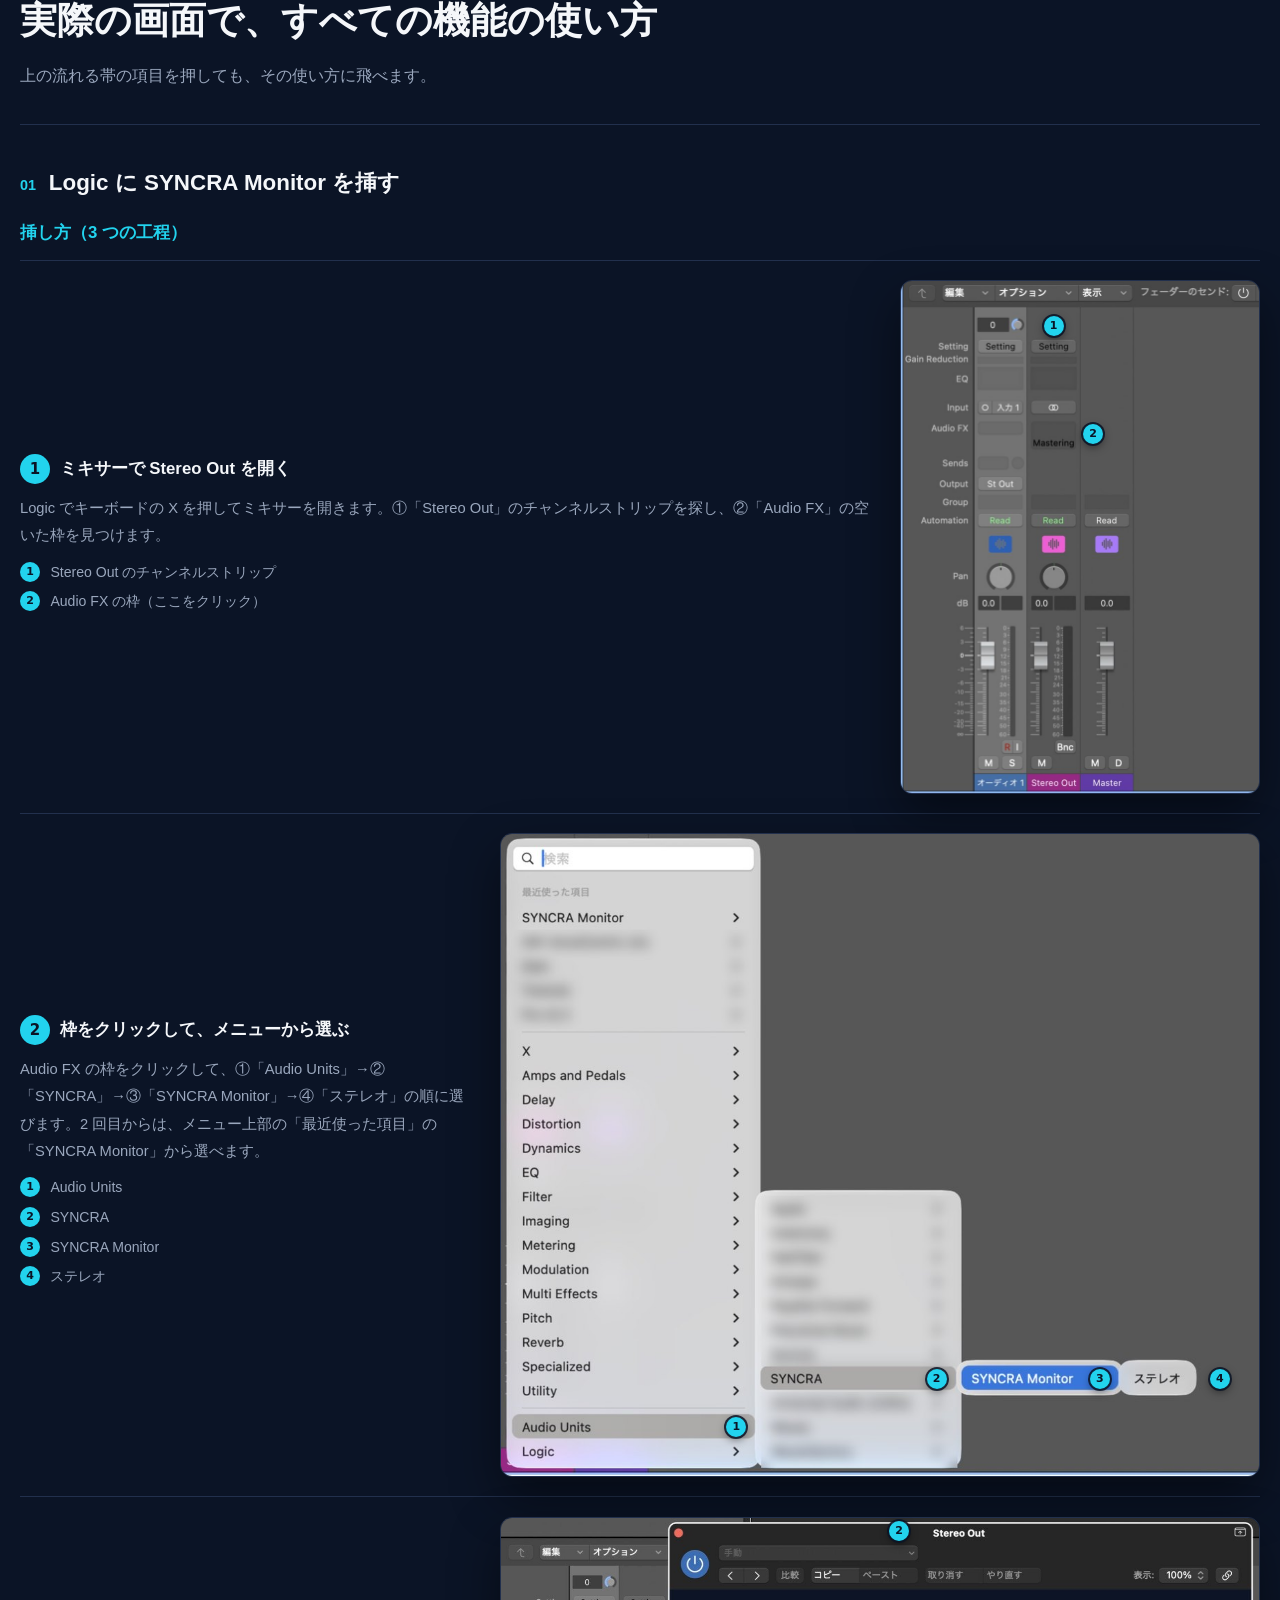
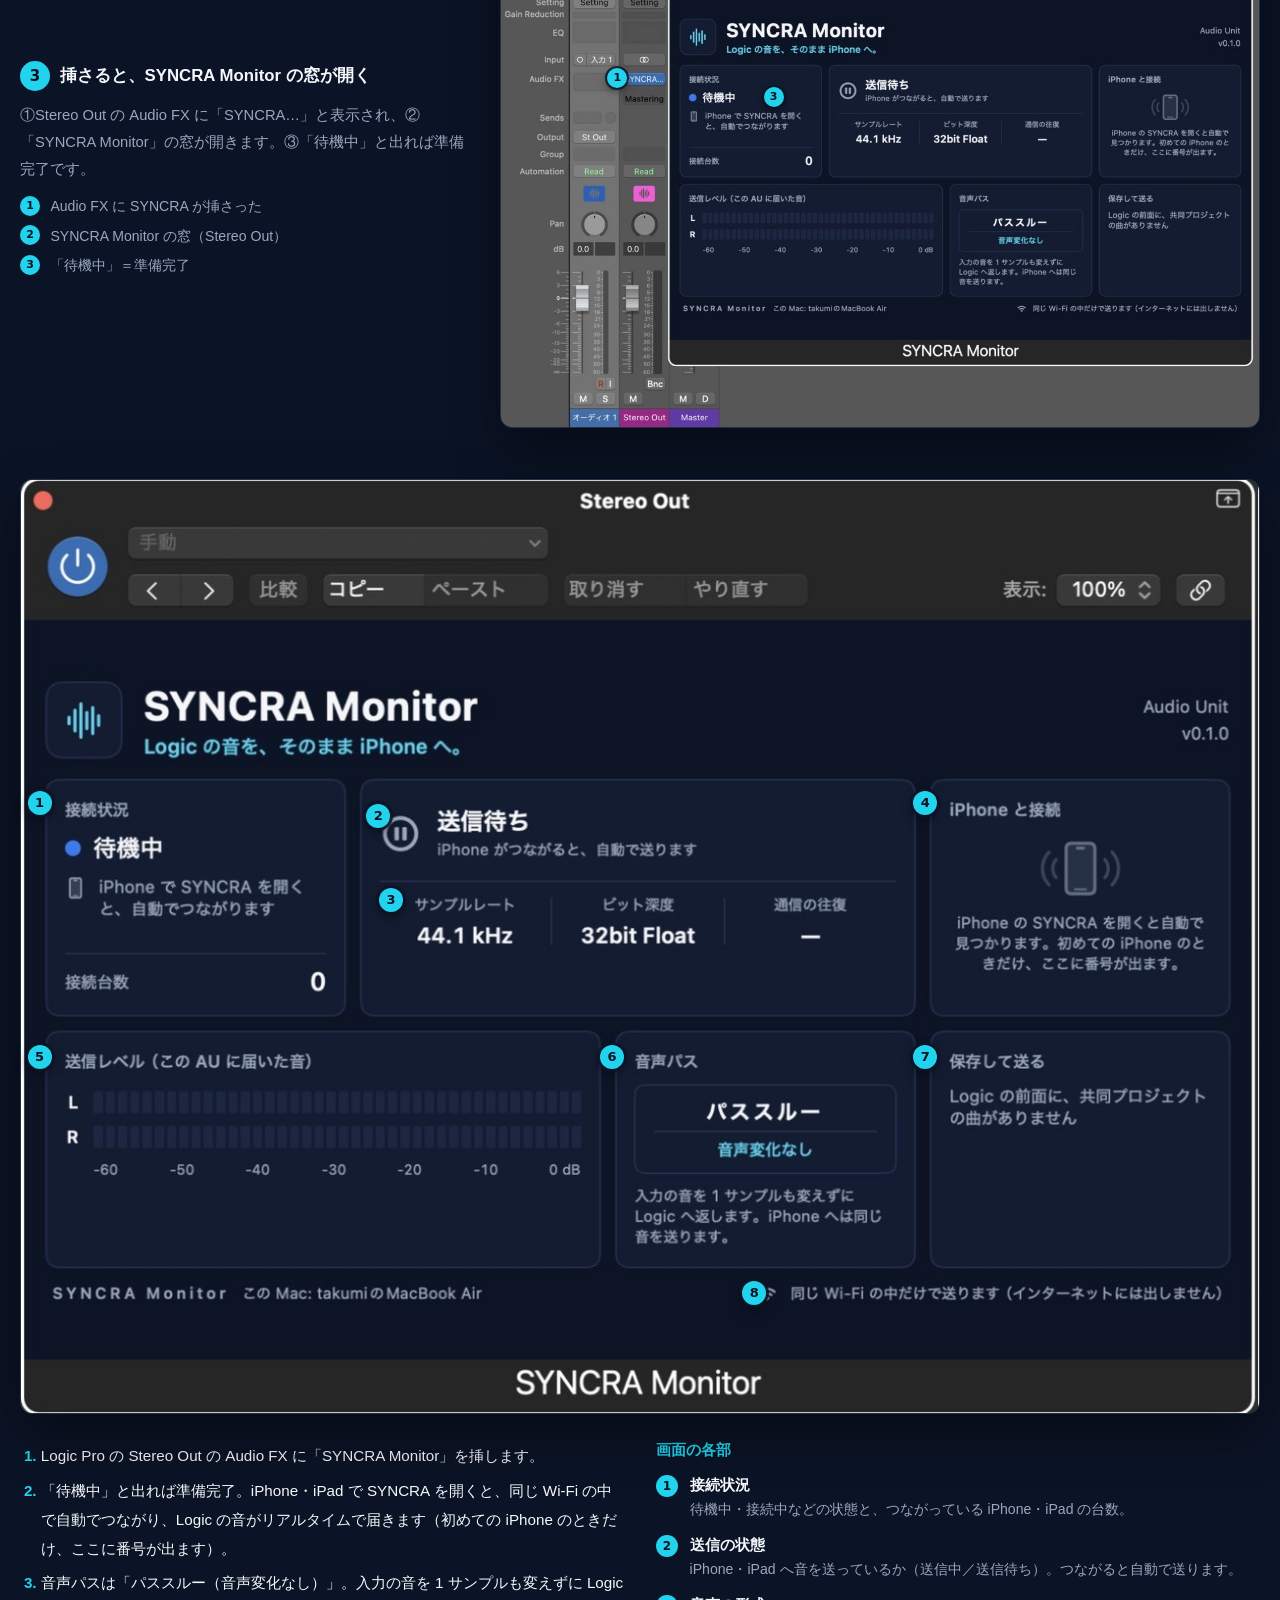
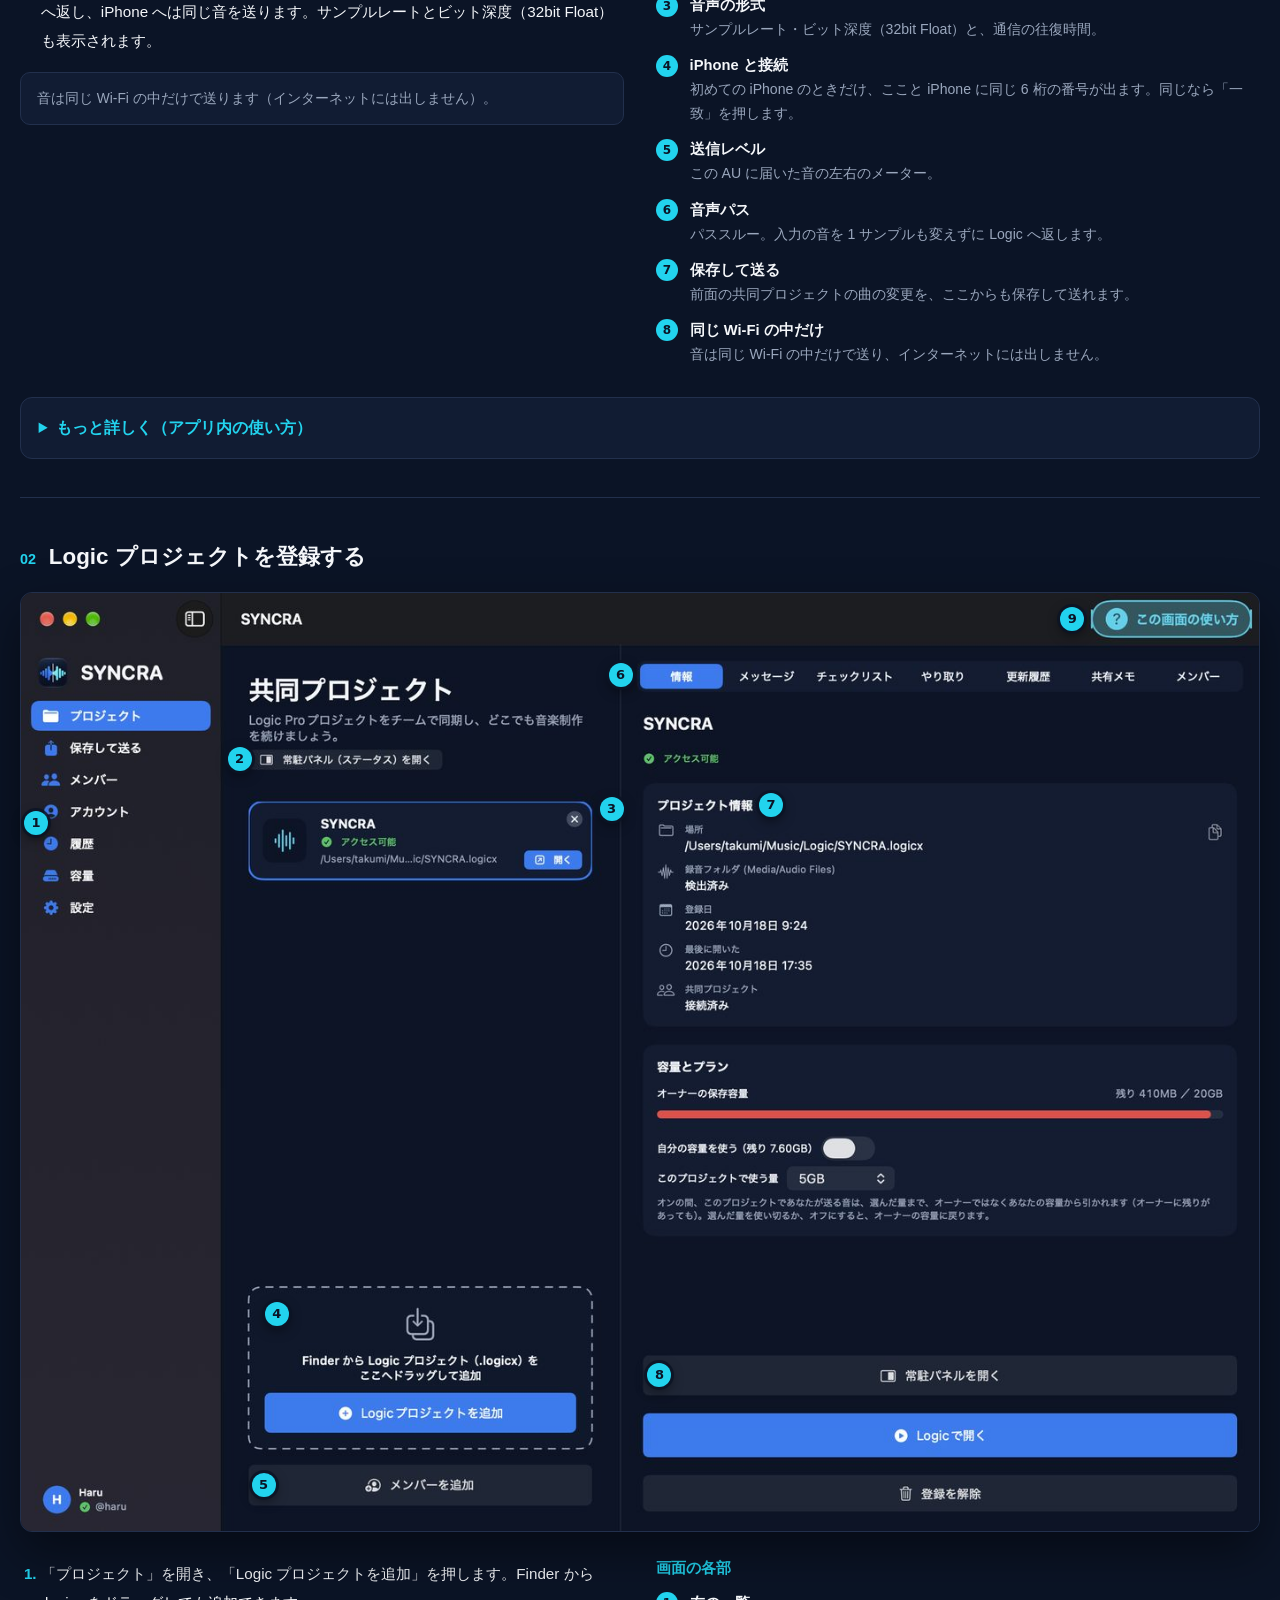
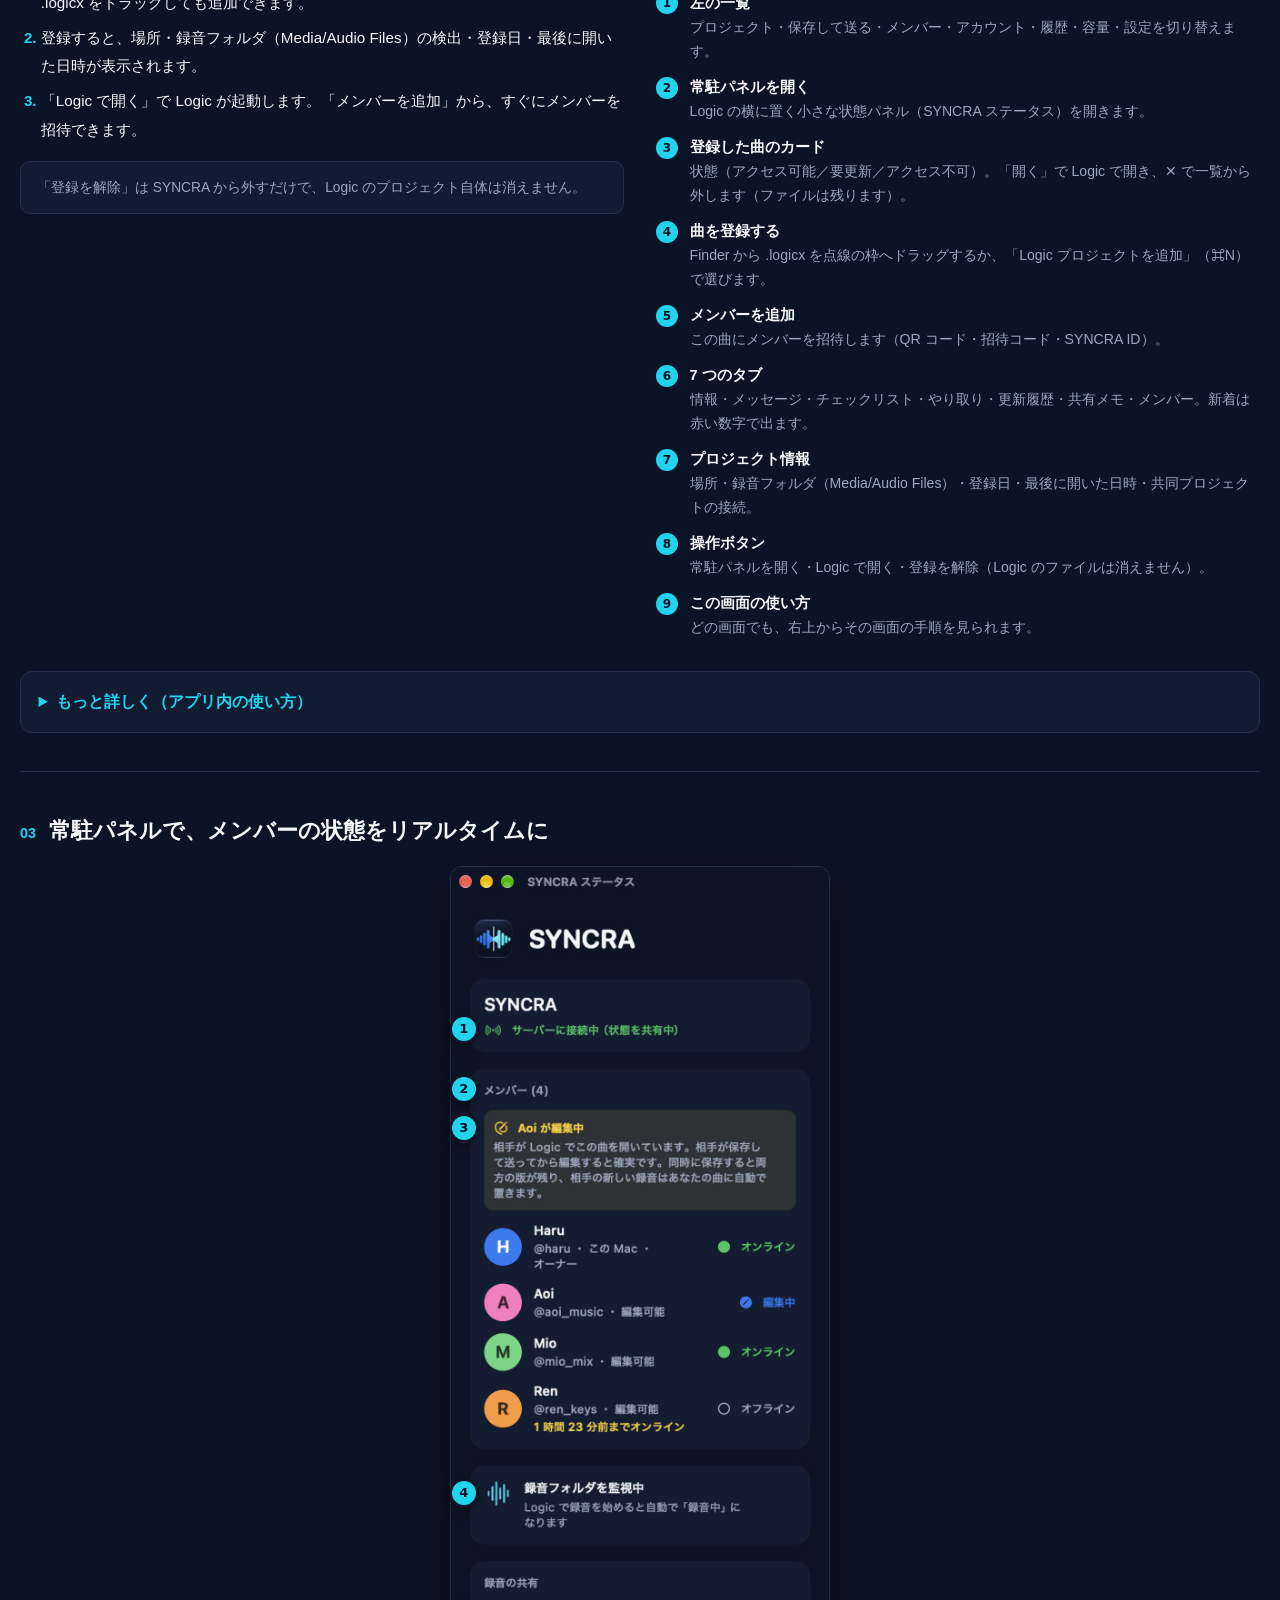
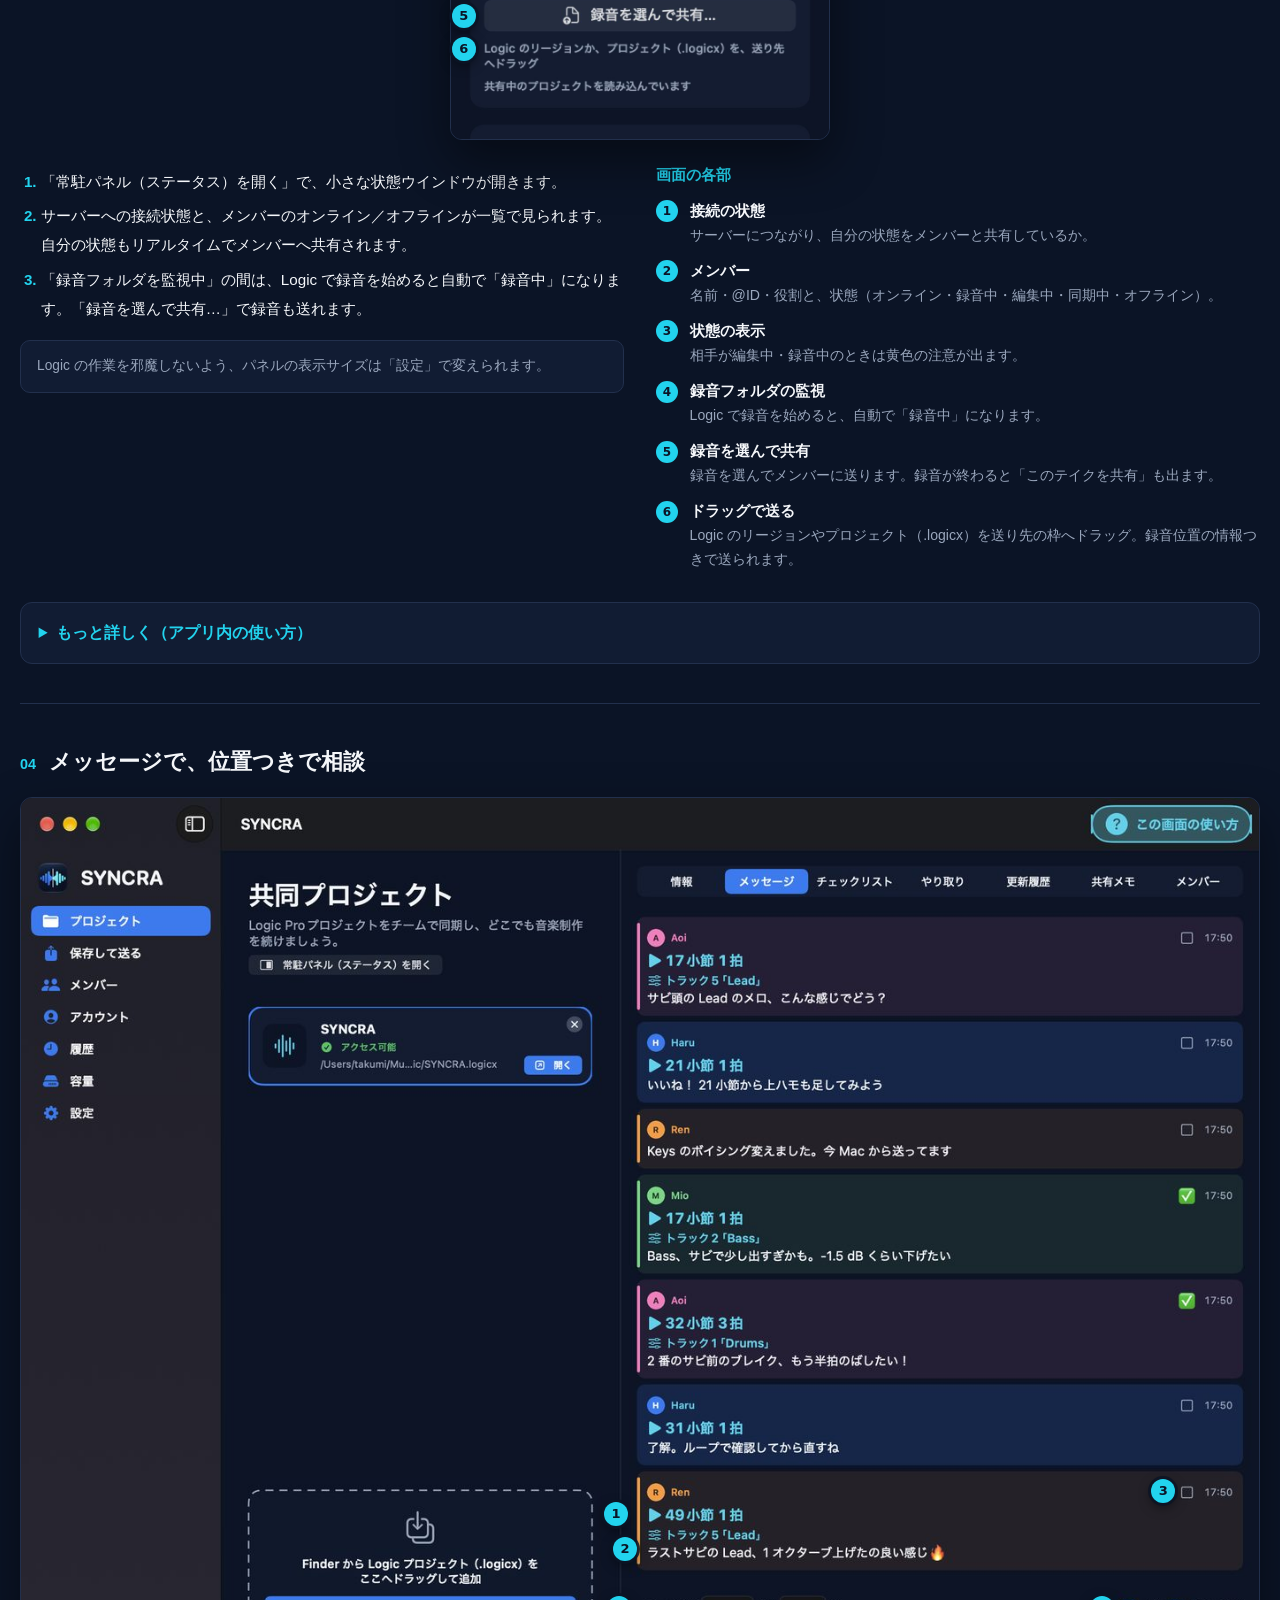
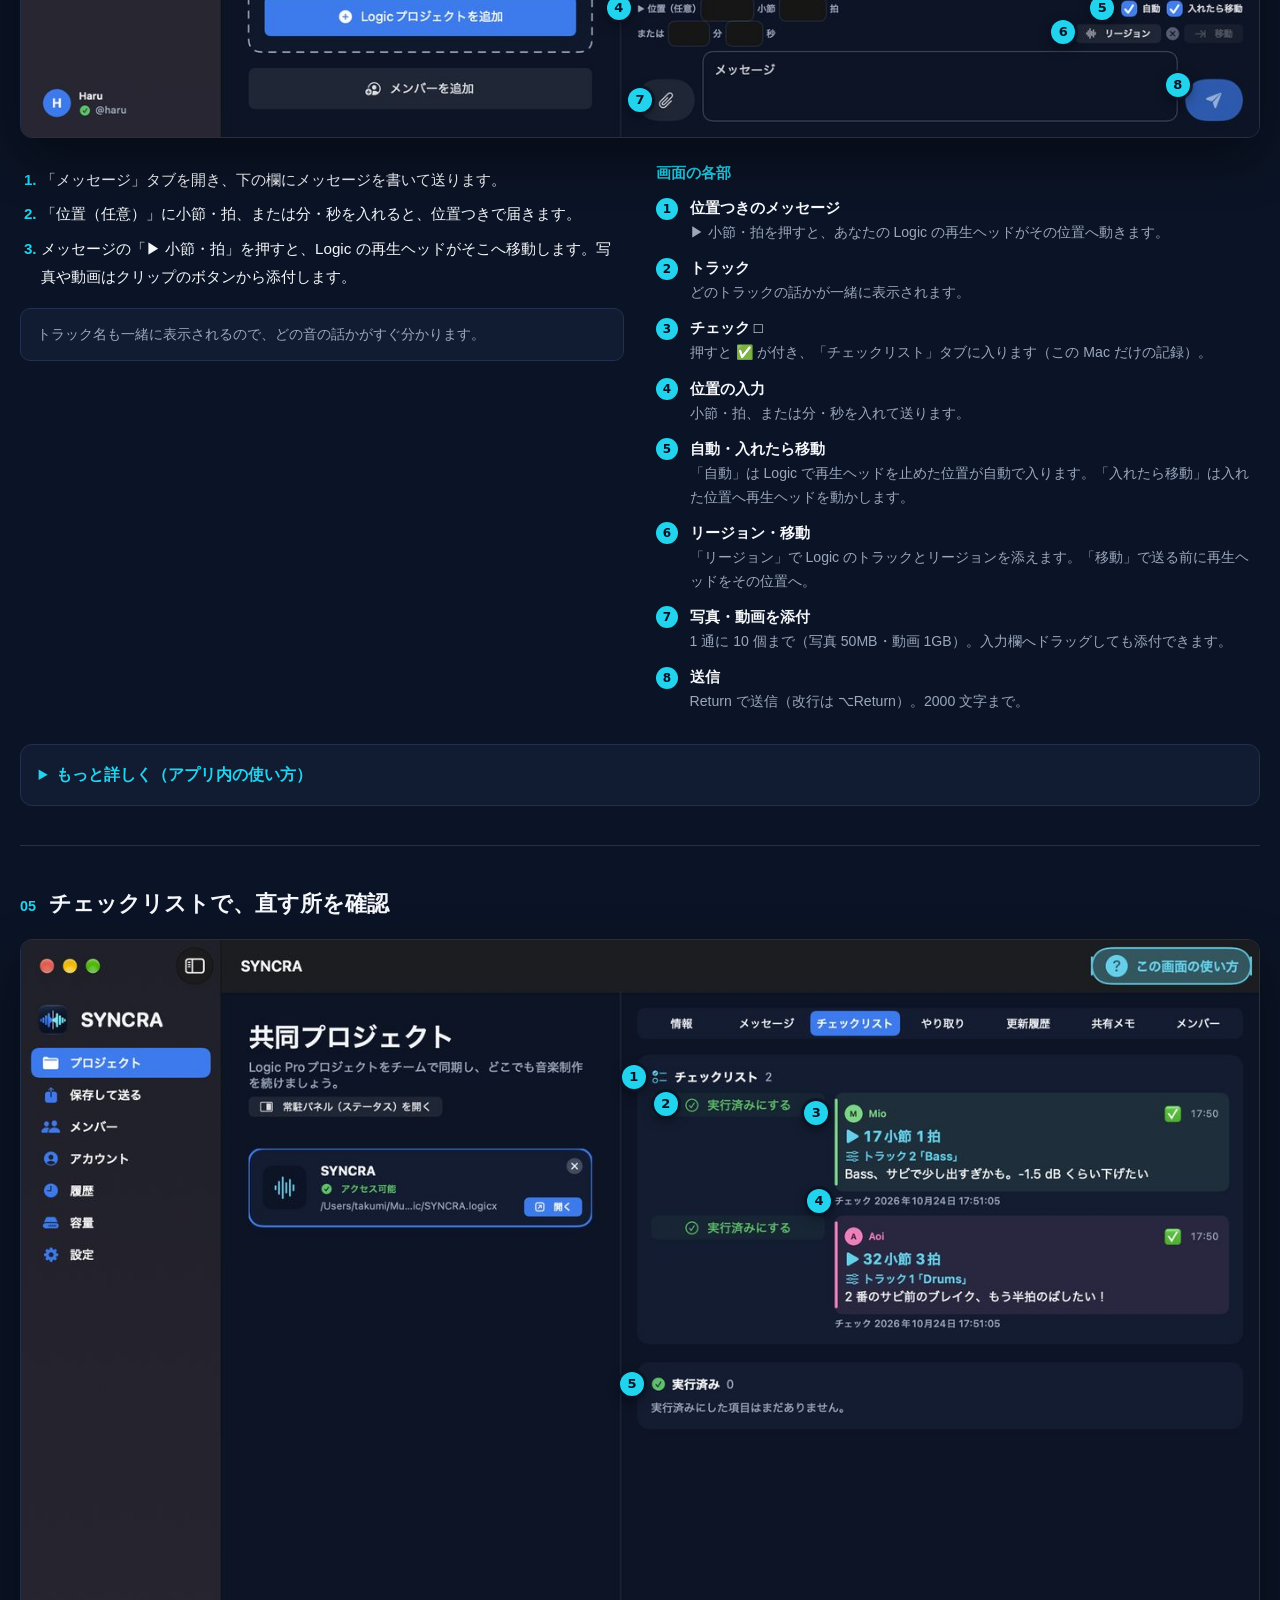
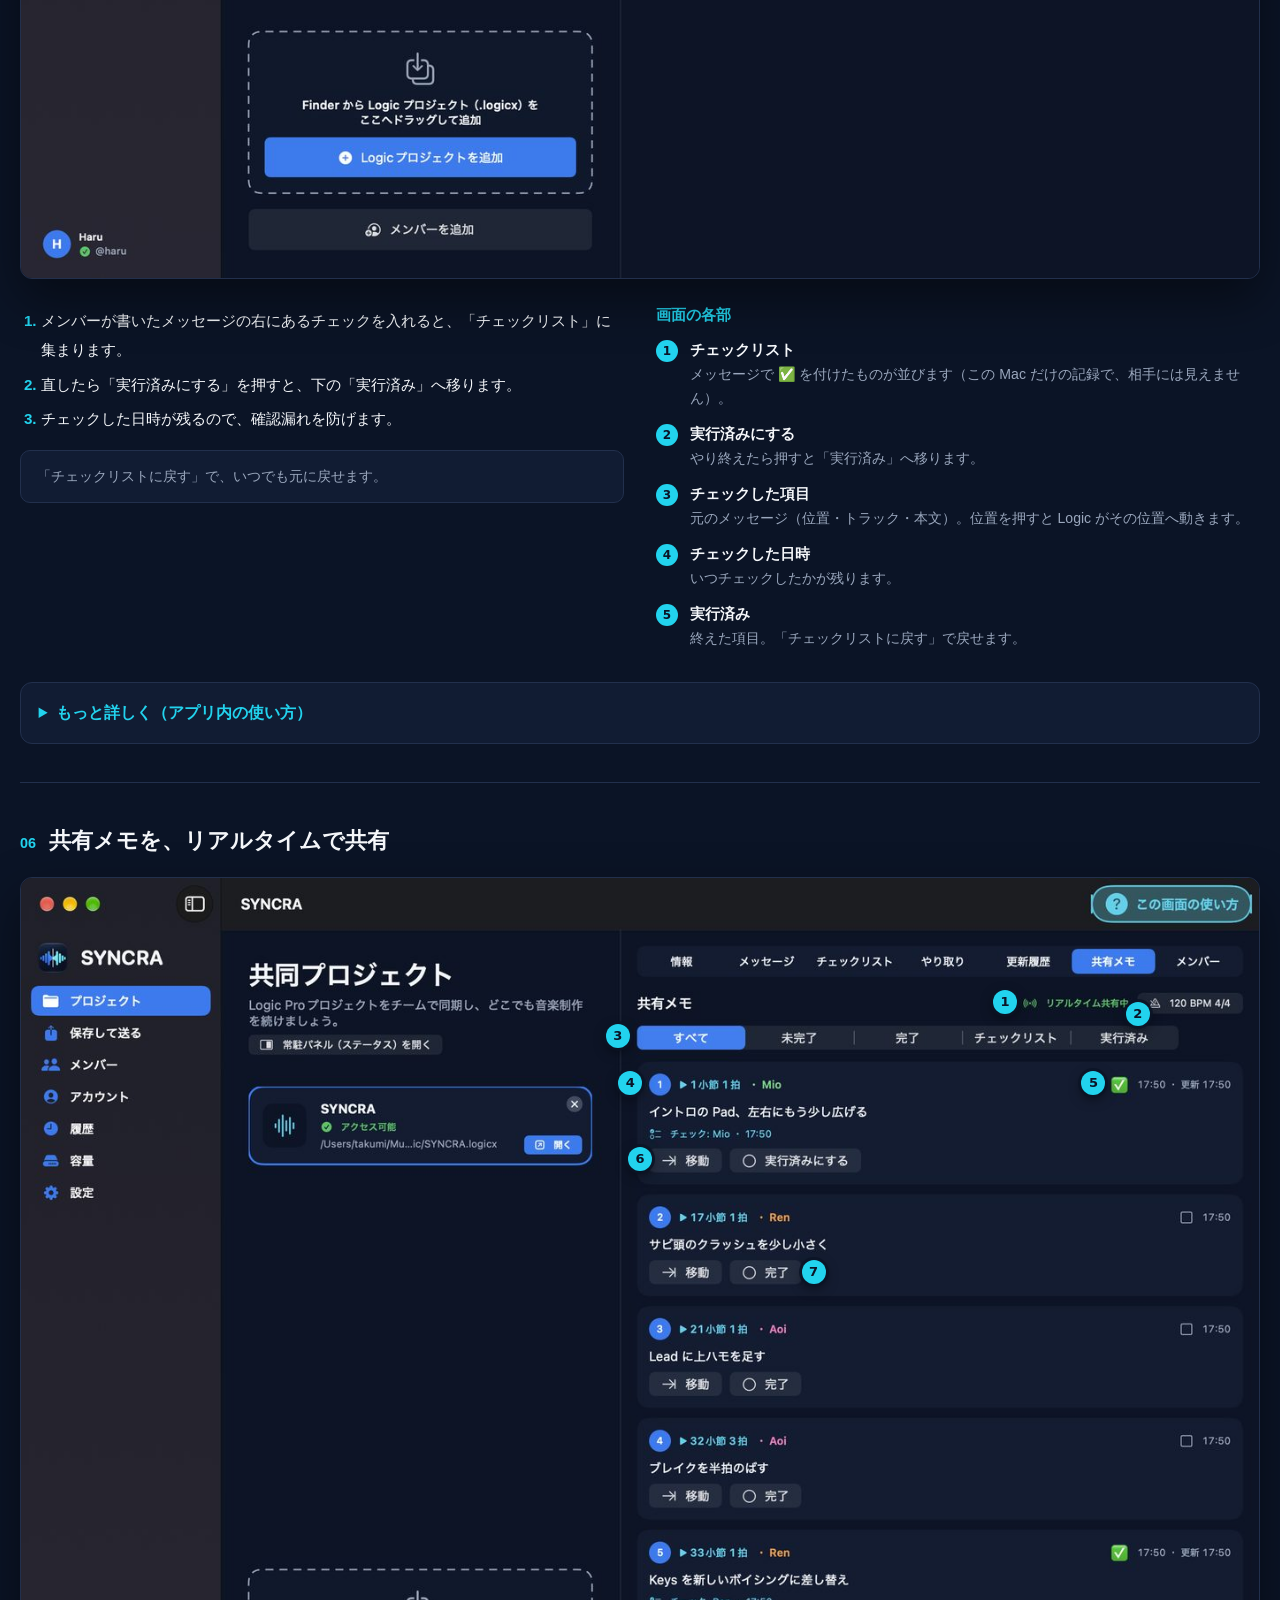
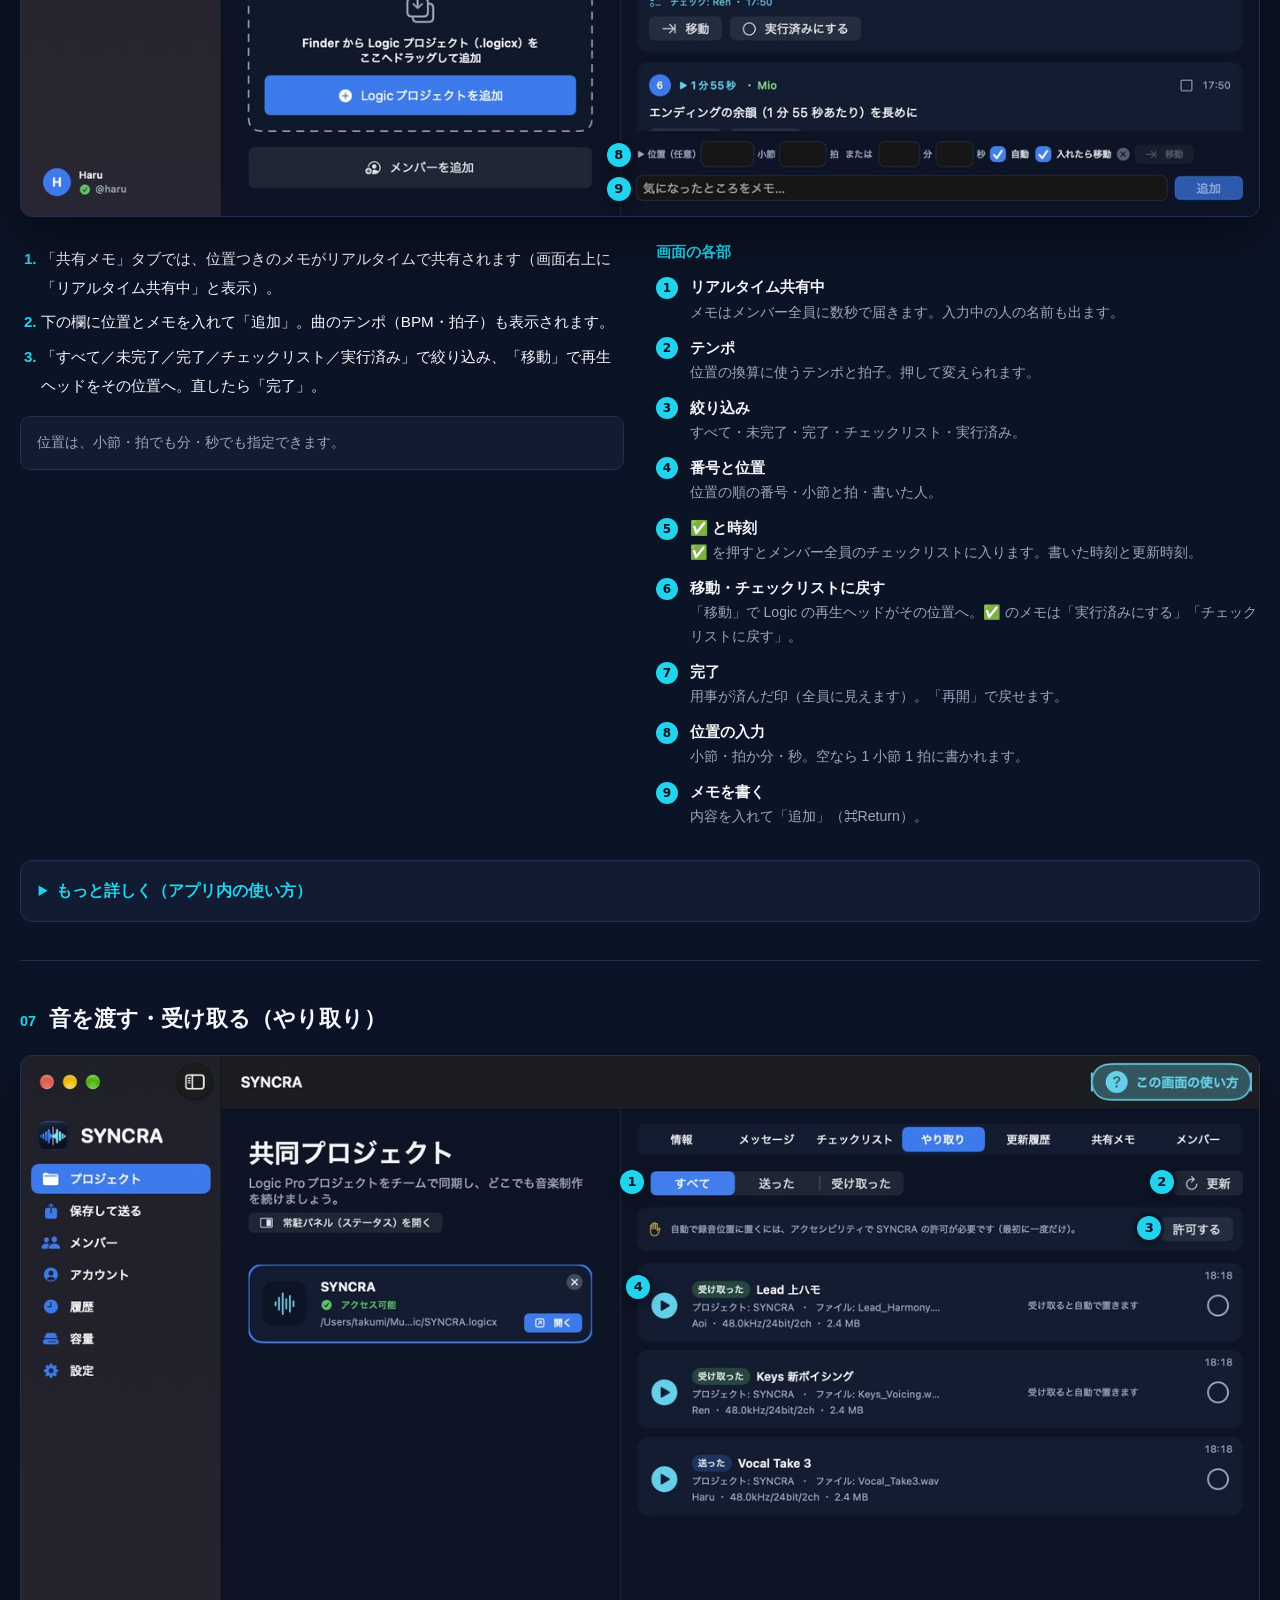
==== commit ec6be3ea: "初めて開いたら言語の選択と同意 Co-Authored-By: Claude Opus 5.5 <noreply@anthropic.com> Claude-Session: https://clau" ====
--- a/index.html
+++ b/index.html
@@ -1,4 +1,4 @@
-<!doctype html><html lang="ja"><head><meta charset="utf-8"><meta name="viewport" content="width=device-width,initial-scale=1"><title>SYNCRA</title><link rel="stylesheet" href="style.css?v=20261024e"></head><body><main class="home"><link rel="alternate" hreflang="ja" href="https://tak0923.github.io/syncra-site/index.html"><link rel="alternate" hreflang="en" href="https://tak0923.github.io/syncra-site/en/index.html"><link rel="alternate" hreflang="de" href="https://tak0923.github.io/syncra-site/de/index.html"><link rel="alternate" hreflang="fr" href="https://tak0923.github.io/syncra-site/fr/index.html"><link rel="alternate" hreflang="es" href="https://tak0923.github.io/syncra-site/es/index.html"><link rel="alternate" hreflang="ko" href="https://tak0923.github.io/syncra-site/ko/index.html"><link rel="alternate" hreflang="pt-BR" href="https://tak0923.github.io/syncra-site/pt-BR/index.html"><script>document.documentElement.classList.add('js');addEventListener('DOMContentLoaded',function(){var e=document.querySelectorAll('.rv');if(!('IntersectionObserver'in window)){e.forEach(function(x){x.classList.add('in')});return}var o=new IntersectionObserver(function(es){es.forEach(function(x){if(x.isIntersecting){x.target.classList.add('in');o.unobserve(x.target)}})},{threshold:.1});e.forEach(function(x){o.observe(x)});var s=document.querySelector('.shots');if(s&&!matchMedia('(prefers-reduced-motion: reduce)').matches){var im=[].slice.call(s.querySelectorAll('img')),cur=0,last=-1;function pick(){var n;do{n=Math.floor(Math.random()*im.length)}while(im.length>1&&(n===cur||n===last));return n}setInterval(function(){var n=pick();im[cur].classList.remove('on');im[n].classList.add('on');last=cur;cur=n},5000)}document.querySelectorAll('.annw').forEach(function(w){if(w.scrollWidth<=w.clientWidth)return;var p=w.querySelectorAll('.pin'),t=0;p.forEach(function(x){t+=parseFloat(x.style.left)});if(!p.length)return;var c=t/p.length/100*w.scrollWidth;w.scrollLeft=Math.max(0,c-w.clientWidth/2)})});</script><header class="hdr"><a class="logo" href="#top"><img src="img/icon.png" alt="" width="34" height="34">SYNCRA</a>
+<!doctype html><html lang="ja"><head><meta charset="utf-8"><meta name="viewport" content="width=device-width,initial-scale=1"><title>SYNCRA</title><link rel="stylesheet" href="style.css?v=20261025a"></head><body><main class="home"><link rel="alternate" hreflang="ja" href="https://tak0923.github.io/syncra-site/index.html"><link rel="alternate" hreflang="en" href="https://tak0923.github.io/syncra-site/en/index.html"><link rel="alternate" hreflang="de" href="https://tak0923.github.io/syncra-site/de/index.html"><link rel="alternate" hreflang="fr" href="https://tak0923.github.io/syncra-site/fr/index.html"><link rel="alternate" hreflang="es" href="https://tak0923.github.io/syncra-site/es/index.html"><link rel="alternate" hreflang="ko" href="https://tak0923.github.io/syncra-site/ko/index.html"><link rel="alternate" hreflang="pt-BR" href="https://tak0923.github.io/syncra-site/pt-BR/index.html"><script>document.documentElement.classList.add('js');addEventListener('DOMContentLoaded',function(){var e=document.querySelectorAll('.rv');if(!('IntersectionObserver'in window)){e.forEach(function(x){x.classList.add('in')});return}var o=new IntersectionObserver(function(es){es.forEach(function(x){if(x.isIntersecting){x.target.classList.add('in');o.unobserve(x.target)}})},{threshold:.1});e.forEach(function(x){o.observe(x)});var s=document.querySelector('.shots');if(s&&!matchMedia('(prefers-reduced-motion: reduce)').matches){var im=[].slice.call(s.querySelectorAll('img')),cur=0,last=-1;function pick(){var n;do{n=Math.floor(Math.random()*im.length)}while(im.length>1&&(n===cur||n===last));return n}setInterval(function(){var n=pick();im[cur].classList.remove('on');im[n].classList.add('on');last=cur;cur=n},5000)}document.querySelectorAll('.annw').forEach(function(w){if(w.scrollWidth<=w.clientWidth)return;var p=w.querySelectorAll('.pin'),t=0;p.forEach(function(x){t+=parseFloat(x.style.left)});if(!p.length)return;var c=t/p.length/100*w.scrollWidth;w.scrollLeft=Math.max(0,c-w.clientWidth/2)})});</script><header class="hdr"><a class="logo" href="#top"><img src="img/icon.png" alt="" width="34" height="34">SYNCRA</a>
 <nav><a href="#features" class=hm>できること</a><a href="#usage">使い方</a><a href="#mobile" class=hm>iPhone・iPad</a><a href="#how">はじめかた</a><a href="#pricing" class=hm>料金</a><a href="#faq">よくある質問</a><details class="lang"><summary>日本語 ▾</summary><ul><li><a href="index.html" class="on" hreflang="ja">日本語</a></li><li><a href="en/index.html" class="" hreflang="en">English</a></li><li><a href="de/index.html" class="" hreflang="de">Deutsch</a></li><li><a href="fr/index.html" class="" hreflang="fr">Français</a></li><li><a href="es/index.html" class="" hreflang="es">Español</a></li><li><a href="ko/index.html" class="" hreflang="ko">한국어</a></li><li><a href="pt-BR/index.html" class="" hreflang="pt-BR">Português (BR)</a></li></ul></details></nav></header>
 <section class="hero" id="top"><div class="rv in"><p class="kicker">Logic Pro × iPhone・iPad</p><h1>Logic の曲を、<br><span class="hl">みんなで仕上げる。</span></h1>
 <p class="lead">Mac の Logic Pro の音を、同じ Wi-Fi の iPhone・iPad でリアルタイムに聴ける。ループ・ソロ・位置つきの共有メモもリアルタイムに共有され、確認と修正の相談がその場で進みます。</p><p class="note2">SYNCRA は、Mac の Logic Pro と iPhone・iPad をつなぐ、音楽の共同制作アプリです。</p><div class="ctas"><a class="b1" href="download/SYNCRA-0.1.6-8.zip">Mac 版をダウンロード <span>↓</span></a><a class="b2" href="#how">使い方を見る</a></div><p class="dot">iPhone・iPad 版は App Store で公開準備中</p><p class="hash">Mac 版 0.1.6 (8)・Apple の公証済み・自動更新あり／SHA-256 024329024f5fb90a8d7ebf9b9438464bf7b0da8036153457385f78c08b24eec0</p><div class="req" id="req"><p class="rqh">動作環境</p><div class="rq"><h4>Mac 版</h4><ul><li>macOS 14 Sonoma 以降</li><li>Apple シリコン（M1 以降）・Intel プロセッサの Mac</li><li>Logic Pro</li></ul></div><div class="rq"><h4>iPhone・iPad 版</h4><ul><li>iOS 17・iPadOS 17 以降</li><li>iPhone XS・XR 以降、iPhone SE（第 2 世代）以降</li><li>iPad（第 6 世代）以降、iPad mini（第 5 世代）以降、iPad Air（第 3 世代）以降、iPad Pro（11 インチ・10.5 インチ、12.9 インチは第 2 世代以降）</li></ul></div><p class="rqn">※ Mac と iPhone・iPad は同じ Wi-Fi につなぎます。音を聴くには Mac 版と Logic Pro が必要です（iPhone・iPad だけでは聴けません）。</p></div></div>
@@ -6,7 +6,7 @@
 <div class="strip"><div class="t"><a href="#u1">Logic に SYNCRA Monitor を挿す</a><i></i><a href="#u2">Logic プロジェクトを登録する</a><i></i><a href="#u3">常駐パネルで、メンバーの状態をリアルタイムに</a><i></i><a href="#u4">メッセージで、位置つきで相談</a><i></i><a href="#u5">チェックリストで、直す所を確認</a><i></i><a href="#u6">共有メモを、リアルタイムで共有</a><i></i><a href="#u7">音を渡す・受け取る（やり取り）</a><i></i><a href="#u8">更新履歴と自動同期</a><i></i><a href="#u9">「保存して送る」で、送るかどうかを決める</a><i></i><a href="#u10">プロジェクトのメンバーと権限</a><i></i><a href="#u11">友だちを追加する（SYNCRA ID・QR）</a><i></i><a href="#u12">履歴で、メンバーのしたことを見る</a><i></i><a href="#u13">アカウントを整える</a><i></i><a href="#u14">設定（言語・パネルの大きさ）</a><i></i><a href="#u1">Logic に SYNCRA Monitor を挿す</a><i></i><a href="#u2">Logic プロジェクトを登録する</a><i></i><a href="#u3">常駐パネルで、メンバーの状態をリアルタイムに</a><i></i><a href="#u4">メッセージで、位置つきで相談</a><i></i><a href="#u5">チェックリストで、直す所を確認</a><i></i><a href="#u6">共有メモを、リアルタイムで共有</a><i></i><a href="#u7">音を渡す・受け取る（やり取り）</a><i></i><a href="#u8">更新履歴と自動同期</a><i></i><a href="#u9">「保存して送る」で、送るかどうかを決める</a><i></i><a href="#u10">プロジェクトのメンバーと権限</a><i></i><a href="#u11">友だちを追加する（SYNCRA ID・QR）</a><i></i><a href="#u12">履歴で、メンバーのしたことを見る</a><i></i><a href="#u13">アカウントを整える</a><i></i><a href="#u14">設定（言語・パネルの大きさ）</a><i></i></div></div>
 <section class="sec ftoc" id="toc"><p class="kicker rv">目次</p><h2 class="rv">機能から探す</h2><p class="desc rv">項目を押すと、その機能の説明（実際の画面つき）へ移ります。</p><div class="cols"><div class="col rv"><h3>iPhone・iPad アプリ</h3><ul><li><a class="ft" href="#i1"><span>モニター：Logic の音を iPhone・iPad で聴く</span></a></li><li><a class="ft" href="#i2"><span>ループ：気になる所を繰り返し聴く</span></a></li><li><a class="ft" href="#i3"><span>ソロ・聴き方・出力先</span></a></li><li><a class="ft" href="#i4"><span>モニターから、その場で共有メモ</span></a></li><li><a class="ft" href="#i5"><span>共同プロジェクトの一覧</span></a></li><li><a class="ft" href="#i6"><span>メッセージ：位置つきで相談</span></a></li><li><a class="ft" href="#i7"><span>共有メモ：直す所を、みんなで管理</span></a></li><li><a class="ft" href="#i8"><span>メンバーと、いまの状態</span></a></li><li><a class="ft" href="#i9"><span>設定：プロフィール・通知・言語</span></a></li></ul></div><div class="col rv"><h3>Mac 版ソフト</h3><ul><li><a class="ft" href="#u1"><span>Logic に SYNCRA Monitor を挿す</span></a></li><li><a class="ft" href="#u2"><span>Logic プロジェクトを登録する</span></a></li><li><a class="ft" href="#u3"><span>常駐パネルで、メンバーの状態をリアルタイムに</span></a></li><li><a class="ft" href="#u4"><span>メッセージで、位置つきで相談</span></a></li><li><a class="ft" href="#u5"><span>チェックリストで、直す所を確認</span></a></li><li><a class="ft" href="#u6"><span>共有メモを、リアルタイムで共有</span></a></li><li><a class="ft" href="#u7"><span>音を渡す・受け取る（やり取り）</span></a></li><li><a class="ft" href="#u8"><span>更新履歴と自動同期</span></a></li><li><a class="ft" href="#u9"><span>「保存して送る」で、送るかどうかを決める</span></a></li><li><a class="ft" href="#u10"><span>プロジェクトのメンバーと権限</span></a></li><li><a class="ft" href="#u11"><span>友だちを追加する（SYNCRA ID・QR）</span></a></li><li><a class="ft" href="#u12"><span>履歴で、メンバーのしたことを見る</span></a></li><li><a class="ft" href="#u13"><span>アカウントを整える</span></a></li><li><a class="ft" href="#u14"><span>設定（言語・パネルの大きさ）</span></a></li></ul></div></div></section><section class="sec" id="features"><p class="kicker rv">できること</p><h2 class="rv">曲の確認に、新しい流れを。</h2><p class="desc rv">Mac の前に集まらなくても、同じ音を聴きながら、同じ所を指して話せる。修正の相談が、その場で進みます。</p><div class="cards"><a class="fc rv" href="#u8"><div class="ic"><svg viewBox="0 0 24 24" fill="none" stroke="currentColor" stroke-width="2" stroke-linecap="round" stroke-linejoin="round"><path d="M20 11a8 8 0 0 0-14.5-4.5L4 8M4 4v4h4M4 13a8 8 0 0 0 14.5 4.5L20 16M20 20v-4h-4"/></svg></div><h3>Logic のプロジェクトをリアルタイム共有</h3><p>Logic Pro で開いているプロジェクトを、メンバーとリアルタイムに共有します。再生位置・ループ・ソロ・位置つきの共有メモ・メッセージが、その場でメンバー全員に届きます。メンバーのオンライン状況と再生位置もひと目で分かります。</p><span class="go">使い方を見る →</span></a><a class="fc rv" href="#i6"><div class="ic"><svg viewBox="0 0 24 24" fill="none" stroke="currentColor" stroke-width="2" stroke-linejoin="round"><circle cx="12" cy="12" r="9"/><path d="M10 8.5v7l6-3.5z" fill="currentColor"/></svg></div><h3>指定した場所を、自動で再生</h3><p>位置つきのメッセージの ▶ を iPhone・iPad で押すと、Mac の Logic がその小節・拍（または分・秒）へ移動して再生を始めます。メッセージにトラックやリージョンがあれば、それも選びます。「ここを聴いて」と言われた場所を、探さずにすぐ聴けます。</p><span class="go">使い方を見る →</span></a><a class="fc rv" href="#i1"><div class="ic"><svg viewBox="0 0 24 24" fill="none" stroke="currentColor" stroke-width="2" stroke-linecap="round"><path d="M3 12h1M6 8v8M9 5v14M12 9v6M15 3v18M18 8v8M21 11v2"/></svg></div><h3>Logic の音を iPhone・iPad で聴く</h3><p>Logic Pro に挿す「SYNCRA Monitor」から、同じ Wi-Fi の iPhone・iPad へ、圧縮しない 32bit float で音を送ります。曲全体の波形を見ながら聴きたい所へ移動。10 秒の前後移動、LIVE への復帰もワンタップ。ステレオ／モノ／左／右の切り替えと、遅延の表示に対応。</p><span class="go">使い方を見る →</span></a><a class="fc rv" href="#i2"><div class="ic"><svg viewBox="0 0 24 24" fill="none" stroke="currentColor" stroke-width="2" stroke-linecap="round" stroke-linejoin="round"><path d="M4 12h16M8 8l-4 4 4 4M16 8l4 4-4 4"/></svg></div><h3>ループを 3 つ覚える</h3><p>波形をなぞるだけでループの範囲を決められます。A・B・C に覚えて、押すだけで呼び出し。Logic のサイクルと連動するので、Mac を触らずに繰り返し聴けます。</p><span class="go">使い方を見る →</span></a><a class="fc rv" href="#i3"><div class="ic"><svg viewBox="0 0 24 24" fill="none" stroke="currentColor" stroke-width="2"><rect x="4" y="4" width="16" height="16" rx="3"/><path d="M14.5 9.2c-.6-.8-1.5-1.2-2.5-1.2-1.7 0-2.8.9-2.8 2.1 0 2.8 5.6 1.4 5.6 4.1 0 1.3-1.2 2.1-2.8 2.1-1.2 0-2.2-.5-2.8-1.4" stroke-linecap="round"/></svg></div><h3>トラックをソロで聴く</h3><p>iPhone・iPad からトラックのソロを切り替え。ソロ中のトラックは色分けした波形で重ねて表示します。</p><span class="go">使い方を見る →</span></a><a class="fc rv" href="#i4"><div class="ic"><svg viewBox="0 0 24 24" fill="currentColor"><path d="M14 3l7 7-3 1-3.5 3.5.5 4.5-2 2-4-4-5 5-1-1 5-5-4-4 2-2 4.5.5L13 6z"/></svg></div><h3>気になった所に、その場で共有メモ</h3><p>聴いている位置に共有メモをワンタップで追加。小節・拍でも、分・秒でも指定できます。メモやメッセージの位置を押すと、Mac の Logic の再生ヘッドがそこへ移動します。</p><span class="go">使い方を見る →</span></a><a class="fc rv" href="#u4"><div class="ic"><svg viewBox="0 0 24 24" fill="none" stroke="currentColor" stroke-width="2" stroke-linecap="round"><circle cx="9" cy="8" r="3.5"/><path d="M2.5 20c.5-3.5 3-6 6.5-6s6 2.5 6.5 6"/><circle cx="17" cy="9" r="2.8"/><path d="M16 14.2c3 .2 5 2.4 5.5 5.8"/></svg></div><h3>メンバーと相談</h3><p>プロジェクトのメンバーとメッセージ・共有メモでやり取り。写真や動画も添付できます。共有メモはチェックリストにでき、「直す所」の確認漏れを防げます。メンバーのオンライン・再生位置もひと目で分かります。</p><span class="go">使い方を見る →</span></a><a class="fc rv" href="#u14"><div class="ic"><svg viewBox="0 0 24 24" fill="none" stroke="currentColor" stroke-width="2"><circle cx="12" cy="12" r="9"/><path d="M3 12h18M12 3c3 3.5 3 14.5 0 18M12 3c-3 3.5-3 14.5 0 18"/></svg></div><h3>7 か国語に対応</h3><p>日本語・英語・ドイツ語・フランス語・スペイン語・韓国語・ポルトガル語（ブラジル）。Logic Pro の各言語の用語に合わせています。</p><span class="go">使い方を見る →</span></a></div></section>
 <section class="sec" id="usage"><p class="kicker rv">使い方</p><h2 class="rv">実際の画面で、すべての機能の使い方</h2><p class="desc rv">上の流れる帯の項目を押しても、その使い方に飛べます。</p><article class="use rv" id="u1"><div class="uh"><span class="un">01</span><h3>Logic に SYNCRA Monitor を挿す</h3></div><div class="ins"><h4>挿し方（3 つの工程）</h4><div class="is tall"><div class="it"><span class="sn">1</span><h5>ミキサーで Stereo Out を開く</h5><p>Logic でキーボードの X を押してミキサーを開きます。①「Stereo Out」のチャンネルストリップを探し、②「Audio FX」の空いた枠を見つけます。</p><ol class="pl"><li>Stereo Out のチャンネルストリップ</li><li>Audio FX の枠（ここをクリック）</li></ol></div><figure class="ann"><img src="img/ins1.jpg" width="720" height="1028" alt="" loading="lazy"><span class="pin" style="left:42.64%;top:8.95%">1</span><span class="pin" style="left:53.61%;top:29.96%">2</span></figure></div><div class="is"><div class="it"><span class="sn">2</span><h5>枠をクリックして、メニューから選ぶ</h5><p>Audio FX の枠をクリックして、①「Audio Units」→②「SYNCRA」→③「SYNCRA Monitor」→④「ステレオ」の順に選びます。2 回目からは、メニュー上部の「最近使った項目」の「SYNCRA Monitor」から選べます。</p><ol class="pl"><li>Audio Units</li><li>SYNCRA</li><li>SYNCRA Monitor</li><li>ステレオ</li></ol></div><figure class="ann"><img src="img/ins2.jpg" width="1100" height="932" alt="" loading="lazy"><span class="pin" style="left:31.09%;top:92.27%">1</span><span class="pin" style="left:57.45%;top:84.76%">2</span><span class="pin" style="left:78.91%;top:84.76%">3</span><span class="pin" style="left:94.73%;top:84.76%">4</span></figure></div><div class="is"><div class="it"><span class="sn">3</span><h5>挿さると、SYNCRA Monitor の窓が開く</h5><p>①Stereo Out の Audio FX に「SYNCRA…」と表示され、②「SYNCRA Monitor」の窓が開きます。③「待機中」と出れば準備完了です。</p><ol class="pl"><li>Audio FX に SYNCRA が挿さった</li><li>SYNCRA Monitor の窓（Stereo Out）</li><li>「待機中」＝準備完了</li></ol></div><figure class="ann"><img src="img/ins3.jpg" width="1333" height="896" alt="" loading="lazy"><span class="pin" style="left:15.45%;top:31.58%">1</span><span class="pin" style="left:52.51%;top:2.90%">2</span><span class="pin" style="left:36.01%;top:35.27%">3</span></figure></div></div><div class="annw"><figure class="ann"><img src="img/m_monitor.jpg" width="1263" height="952" alt="" loading="lazy"><span class="pin" style="left:1.58%;top:34.66%">1</span><span class="pin" style="left:28.90%;top:36.03%">2</span><span class="pin" style="left:29.93%;top:44.96%">3</span><span class="pin" style="left:73.00%;top:34.66%">4</span><span class="pin" style="left:1.58%;top:61.76%">5</span><span class="pin" style="left:47.74%;top:61.76%">6</span><span class="pin" style="left:73.00%;top:61.76%">7</span><span class="pin" style="left:59.22%;top:86.97%">8</span></figure></div><div class="ucols"><div><ol class="steps"><li>Logic Pro の Stereo Out の Audio FX に「SYNCRA Monitor」を挿します。</li><li>「待機中」と出れば準備完了。iPhone・iPad で SYNCRA を開くと、同じ Wi-Fi の中で自動でつながり、Logic の音がリアルタイムで届きます（初めての iPhone のときだけ、ここに番号が出ます）。</li><li>音声パスは「パススルー（音声変化なし）」。入力の音を 1 サンプルも変えずに Logic へ返し、iPhone へは同じ音を送ります。サンプルレートとビット深度（32bit Float）も表示されます。</li></ol><p class="tip">音は同じ Wi-Fi の中だけで送ります（インターネットには出しません）。</p></div><div class="legend"><h4>画面の各部</h4><ol><li><b>接続状況</b>待機中・接続中などの状態と、つながっている iPhone・iPad の台数。</li><li><b>送信の状態</b>iPhone・iPad へ音を送っているか（送信中／送信待ち）。つながると自動で送ります。</li><li><b>音声の形式</b>サンプルレート・ビット深度（32bit Float）と、通信の往復時間。</li><li><b>iPhone と接続</b>初めての iPhone のときだけ、ここと iPhone に同じ 6 桁の番号が出ます。同じなら「一致」を押します。</li><li><b>送信レベル</b>この AU に届いた音の左右のメーター。</li><li><b>音声パス</b>パススルー。入力の音を 1 サンプルも変えずに Logic へ返します。</li><li><b>保存して送る</b>前面の共同プロジェクトの曲の変更を、ここからも保存して送れます。</li><li><b>同じ Wi-Fi の中だけ</b>音は同じ Wi-Fi の中だけで送り、インターネットには出しません。</li></ol></div></div><details class="more"><summary>もっと詳しく（アプリ内の使い方）</summary><div><h5>Mac の準備</h5><ol><li>SYNCRA を起動したままにします。</li><li>Logic の Stereo Out のチャンネルストリップに、プラグイン「SYNCRA Monitor」を挿します（オーディオ FX の枠から、「Audio Units」の中の「SYNCRA」を選びます）。</li><li>macOS に「ローカルネットワーク」の許可を求められたら、許可してください（インターネットには送りません）。</li></ol><p class="note">SYNCRA Monitor は、音を一切変えません。入力された音を、そのまま Logic に返します。</p><h5>iPhone でつなぐ</h5><ol><li>iPhone の SYNCRA で、「モニター」タブを開きます。同じ Wi-Fi の Mac を、自動で見つけてつなぎます。</li><li>初めての Mac のときだけ、iPhone と Mac の SYNCRA Monitor の画面に、同じ 6 桁の番号が出ます。同じなら、Mac の画面で「一致」を押してください。違うときは「一致しない」を押します。</li><li>2 回目からは、番号なしで自動でつながります。</li></ol><h5>Mac の画面で確認できること</h5><ul><li>「接続状況」: 待機中・接続中などの状態。</li><li>「送信待ち」「iPhone へ送信中」: iPhone へ送っているかどうか。</li><li>「iPhone と接続」: つながっている iPhone と、「切断」ボタン。</li><li>「送信レベル」: この AU に届いた音の左右のメーター。</li></ul><p class="caution">iPhone からの再生・停止・移動・ループ・全体の波形の書き出しは、Mac の SYNCRA が起動していて、アクセシビリティが許可されていることが必要です。波形を書き出している間は、Logic が前面に出て操作されます。Mac で別の作業をしているときは、気をつけてください。</p></div></details></article><article class="use rv" id="u2"><div class="uh"><span class="un">02</span><h3>Logic プロジェクトを登録する</h3></div><div class="annw"><figure class="ann"><img src="img/m_info_ja.jpg" width="1400" height="1061" alt="" loading="lazy"><span class="pin" style="left:1.29%;top:24.51%">1</span><span class="pin" style="left:17.71%;top:17.72%">2</span><span class="pin" style="left:47.71%;top:23.09%">3</span><span class="pin" style="left:20.71%;top:76.81%">4</span><span class="pin" style="left:19.64%;top:95.00%">5</span><span class="pin" style="left:48.43%;top:8.77%">6</span><span class="pin" style="left:60.57%;top:22.62%">7</span><span class="pin" style="left:51.57%;top:83.32%">8</span><span class="pin" style="left:84.86%;top:2.83%">9</span></figure></div><div class="ucols"><div><ol class="steps"><li>「プロジェクト」を開き、「Logic プロジェクトを追加」を押します。Finder から .logicx をドラッグしても追加できます。</li><li>登録すると、場所・録音フォルダ（Media/Audio Files）の検出・登録日・最後に開いた日時が表示されます。</li><li>「Logic で開く」で Logic が起動します。「メンバーを追加」から、すぐにメンバーを招待できます。</li></ol><p class="tip">「登録を解除」は SYNCRA から外すだけで、Logic のプロジェクト自体は消えません。</p></div><div class="legend"><h4>画面の各部</h4><ol><li><b>左の一覧</b>プロジェクト・保存して送る・メンバー・アカウント・履歴・容量・設定を切り替えます。</li><li><b>常駐パネルを開く</b>Logic の横に置く小さな状態パネル（SYNCRA ステータス）を開きます。</li><li><b>登録した曲のカード</b>状態（アクセス可能／要更新／アクセス不可）。「開く」で Logic で開き、✕ で一覧から外します（ファイルは残ります）。</li><li><b>曲を登録する</b>Finder から .logicx を点線の枠へドラッグするか、「Logic プロジェクトを追加」（⌘N）で選びます。</li><li><b>メンバーを追加</b>この曲にメンバーを招待します（QR コード・招待コード・SYNCRA ID）。</li><li><b>7 つのタブ</b>情報・メッセージ・チェックリスト・やり取り・更新履歴・共有メモ・メンバー。新着は赤い数字で出ます。</li><li><b>プロジェクト情報</b>場所・録音フォルダ（Media/Audio Files）・登録日・最後に開いた日時・共同プロジェクトの接続。</li><li><b>操作ボタン</b>常駐パネルを開く・Logic で開く・登録を解除（Logic のファイルは消えません）。</li><li><b>この画面の使い方</b>どの画面でも、右上からその画面の手順を見られます。</li></ol></div></div><details class="more"><summary>もっと詳しく（アプリ内の使い方）</summary><div><h5>登録のしかた（2 通り）</h5><ol><li>左の一覧の「プロジェクト」を開きます。</li><li>方法 A: Finder から .logicx を、画面の点線の枠へドラッグします（複数を同時にドラッグできます）。</li><li>方法 B: 「Logicプロジェクトを追加」（⌘N）を押し、ファイルを選んで「登録」を押します。</li></ol><p class="note">登録するのは、ファイルの場所だけです。Logic のファイル自体は、そのまま残ります。</p><h5>カードの見方と操作</h5><ul><li>状態は 3 種類です。「アクセス可能」は問題なし。「要更新」は場所が変わった可能性があります。「アクセス不可」は、場所を選び直す必要があります。</li><li>カード右下の「開く」で、Logic でその曲を開きます。いま Logic で開いている別の曲は閉じられます。保存していない作業があれば、Logic が確認します。</li><li>カード右上の ✕ で、この Mac の一覧から外します。Logic のファイル、サーバー上の共同プロジェクト、メンバーはそのまま残ります。</li></ul><h5>右側の 7 つのタブ</h5><ul><li>「情報」: 場所・録音フォルダ・登録日などの確認と、「Logicで開く」「登録を解除」。</li><li>「メッセージ」「チェックリスト」「やり取り」「更新履歴」「共有メモ」「メンバー」: 以降のページで説明します。</li><li>「メッセージ」「やり取り」「共有メモ」「メンバー」のタブには、新着の数が赤い丸数字で出ます。</li></ul><h5>うまくいかないとき</h5><ul><li>「このプロジェクトは既に登録されています」: 同じ曲は 2 回登録できません。</li><li>「Logic Pro プロジェクト（.logicx）を選択してください」: フォルダではなく .logicx を選んでください。</li><li>「アクセス不可」: 「情報」タブの「場所を再選択」で選び直すと直ります。</li></ul></div></details></article><article class="use rv tall" id="u3"><div class="uh"><span class="un">03</span><h3>常駐パネルで、メンバーの状態をリアルタイムに</h3></div><div class="annw"><figure class="ann"><img src="img/m_panel_ja.jpg" width="832" height="1920" alt="" loading="lazy"><span class="pin" style="left:3.61%;top:18.70%">1</span><span class="pin" style="left:3.61%;top:25.57%">2</span><span class="pin" style="left:3.61%;top:29.95%">3</span><span class="pin" style="left:3.61%;top:71.72%">4</span><span class="pin" style="left:3.61%;top:85.78%">5</span><span class="pin" style="left:3.61%;top:89.58%">6</span></figure></div><div class="ucols"><div><ol class="steps"><li>「常駐パネル（ステータス）を開く」で、小さな状態ウインドウが開きます。</li><li>サーバーへの接続状態と、メンバーのオンライン／オフラインが一覧で見られます。自分の状態もリアルタイムでメンバーへ共有されます。</li><li>「録音フォルダを監視中」の間は、Logic で録音を始めると自動で「録音中」になります。「録音を選んで共有…」で録音も送れます。</li></ol><p class="tip">Logic の作業を邪魔しないよう、パネルの表示サイズは「設定」で変えられます。</p></div><div class="legend"><h4>画面の各部</h4><ol><li><b>接続の状態</b>サーバーにつながり、自分の状態をメンバーと共有しているか。</li><li><b>メンバー</b>名前・@ID・役割と、状態（オンライン・録音中・編集中・同期中・オフライン）。</li><li><b>状態の表示</b>相手が編集中・録音中のときは黄色の注意が出ます。</li><li><b>録音フォルダの監視</b>Logic で録音を始めると、自動で「録音中」になります。</li><li><b>録音を選んで共有</b>録音を選んでメンバーに送ります。録音が終わると「このテイクを共有」も出ます。</li><li><b>ドラッグで送る</b>Logic のリージョンやプロジェクト（.logicx）を送り先の枠へドラッグ。録音位置の情報つきで送られます。</li></ol></div></div><details class="more"><summary>もっと詳しく（アプリ内の使い方）</summary><div><h5>開く</h5><ol><li>「プロジェクト」画面の「常駐パネル（ステータス）を開く」を押します。</li><li>「情報」タブの「常駐パネルを開く」や、「設定」の同じボタンからも開けます。</li><li>パネルは、Logic よりも手前に表示され、位置とサイズは覚えられます。</li></ol><h5>見られるもの</h5><ul><li>「メンバー」: 名前・@ID・役割・状態（「オンライン」「録音中」「編集中」「同期中」「オフライン」）。相手が編集中・録音中のときは、黄色の注意が出ます。</li><li>録音フォルダの監視: 「録音フォルダを監視中」「録音中を検出」などの状態。</li><li>「メッセージ」: 直近の 5 件と入力欄。</li><li>「届いた音」: メンバーが送った音と、自動で置いた経過。Logic でこの曲を前面にすると、録音された位置に自動で置かれます。</li></ul><h5>録音を共有する</h5><ol><li>録音が終わると、「このテイクを共有」が出ます。押すと共有されます。</li><li>「録音を選んで共有…」で、ほかの録音を選んで共有することもできます。</li><li>Logic のリージョンを、パネルの送り先の枠へドラッグしても送れます（録音位置の情報つきで送られます）。</li><li>途中で止まった送信は、「再開」で続けられます。</li></ol><h5>自動同期のスイッチ（プロジェクト全体）</h5><ul><li>「Logic で保存（⌘S）したら自動で送る」</li><li>「メンバーの新しい版を自動で受け取る」</li><li>「録音が終わったら保存して送る」</li><li>「変更・録音のたびに「保存して送るか」を聞く」</li><li>「開いている曲も新しい版に開き直す」（保存していない作業があるときは待ちます）</li></ul><p class="note">スイッチは、初期はすべてオンです。</p></div></details></article><article class="use rv" id="u4"><div class="uh"><span class="un">04</span><h3>メッセージで、位置つきで相談</h3></div><div class="annw"><figure class="ann"><img src="img/m_messages_ja.jpg" width="1400" height="1061" alt="" loading="lazy"><span class="pin" style="left:48.07%;top:76.25%">1</span><span class="pin" style="left:48.79%;top:79.92%">2</span><span class="pin" style="left:92.21%;top:73.80%">3</span><span class="pin" style="left:48.29%;top:86.24%">4</span><span class="pin" style="left:87.29%;top:86.24%">5</span><span class="pin" style="left:84.14%;top:88.78%">6</span><span class="pin" style="left:50.00%;top:95.95%">7</span><span class="pin" style="left:93.36%;top:94.44%">8</span></figure></div><div class="ucols"><div><ol class="steps"><li>「メッセージ」タブを開き、下の欄にメッセージを書いて送ります。</li><li>「位置（任意）」に小節・拍、または分・秒を入れると、位置つきで届きます。</li><li>メッセージの「▶ 小節・拍」を押すと、Logic の再生ヘッドがそこへ移動します。写真や動画はクリップのボタンから添付します。</li></ol><p class="tip">トラック名も一緒に表示されるので、どの音の話かがすぐ分かります。</p></div><div class="legend"><h4>画面の各部</h4><ol><li><b>位置つきのメッセージ</b>▶ 小節・拍を押すと、あなたの Logic の再生ヘッドがその位置へ動きます。</li><li><b>トラック</b>どのトラックの話かが一緒に表示されます。</li><li><b>チェック □</b>押すと ✅ が付き、「チェックリスト」タブに入ります（この Mac だけの記録）。</li><li><b>位置の入力</b>小節・拍、または分・秒を入れて送ります。</li><li><b>自動・入れたら移動</b>「自動」は Logic で再生ヘッドを止めた位置が自動で入ります。「入れたら移動」は入れた位置へ再生ヘッドを動かします。</li><li><b>リージョン・移動</b>「リージョン」で Logic のトラックとリージョンを添えます。「移動」で送る前に再生ヘッドをその位置へ。</li><li><b>写真・動画を添付</b>1 通に 10 個まで（写真 50MB・動画 1GB）。入力欄へドラッグしても添付できます。</li><li><b>送信</b>Return で送信（改行は ⌥Return）。2000 文字まで。</li></ol></div></div><details class="more"><summary>もっと詳しく（アプリ内の使い方）</summary><div><h5>メッセージを送る</h5><ol><li>プロジェクトの「メッセージ」タブを開きます。</li><li>下の欄にメッセージを入れて、Return で送ります（改行は ⌥Return）。2000 文字まで送れます。</li><li>写真・動画は、📎 ボタンで選ぶか、入力欄へドラッグします。1 通に 10 個まで、写真は 50 MB、動画は 1 GB までです。添付があれば、本文は空でも送れます。</li></ol><p class="caution">「閲覧のみ」のメンバーは、写真・動画を送れません（文字は送れます）。</p><h5>位置を付ける</h5><ol><li>入力欄の上の「小節」「拍」（または「分」「秒」）に、位置を入れます。小節は 1〜9999、拍は 1〜64、分は 0〜1439、秒は 0〜59 です。</li><li>「自動」をオンにすると、Logic で再生ヘッドを止めたとき、その位置が自動で入ります。</li><li>「リージョン」を押すと、Logic のトラックとリージョンを選んで添えられます。</li><li>「移動」を押すと、送る前に、Logic の再生ヘッドがその位置へ動きます。</li></ol><p class="note">受け取った位置つきの行をクリックすると、あなたの Logic の再生ヘッドがその位置へ動きます（アクセシビリティの許可が必要です）。</p></div></details></article><article class="use rv" id="u5"><div class="uh"><span class="un">05</span><h3>チェックリストで、直す所を確認</h3></div><div class="annw"><figure class="ann"><img src="img/m_checklist_ja.jpg" width="1400" height="1061" alt="" loading="lazy"><span class="pin" style="left:49.50%;top:14.61%">1</span><span class="pin" style="left:52.07%;top:17.53%">2</span><span class="pin" style="left:64.21%;top:18.47%">3</span><span class="pin" style="left:64.43%;top:27.80%">4</span><span class="pin" style="left:49.36%;top:47.31%">5</span></figure></div><div class="ucols"><div><ol class="steps"><li>メンバーが書いたメッセージの右にあるチェックを入れると、「チェックリスト」に集まります。</li><li>直したら「実行済みにする」を押すと、下の「実行済み」へ移ります。</li><li>チェックした日時が残るので、確認漏れを防げます。</li></ol><p class="tip">「チェックリストに戻す」で、いつでも元に戻せます。</p></div><div class="legend"><h4>画面の各部</h4><ol><li><b>チェックリスト</b>メッセージで ✅ を付けたものが並びます（この Mac だけの記録で、相手には見えません）。</li><li><b>実行済みにする</b>やり終えたら押すと「実行済み」へ移ります。</li><li><b>チェックした項目</b>元のメッセージ（位置・トラック・本文）。位置を押すと Logic がその位置へ動きます。</li><li><b>チェックした日時</b>いつチェックしたかが残ります。</li><li><b>実行済み</b>終えた項目。「チェックリストに戻す」で戻せます。</li></ol></div></div><details class="more"><summary>もっと詳しく（アプリ内の使い方）</summary><div><h5>チェックリスト（自分だけのリスト）</h5><ol><li>メッセージの行の右上の □ を押すと、✅が付いて、「チェックリスト」タブに入ります。もう一度押すと外れます。</li><li>「チェックリスト」タブで、やったことは「実行済みにする」で「実行済み」へ移します。「チェックリストに戻す」で戻せます。</li></ol><p class="note">メッセージのチェックリストは、この Mac だけの記録で、相手には見えません（共有メモのチェックは、メンバー全員に見えます）。</p><h5>チェックリストと実行済みの意味</h5><ul><li>「✅（チェックリスト）」: あとでやることの印です。メッセージの右上の □ を押すと ✅ が付き、「チェックリスト」タブに入ります。もう一度押すと外れます。</li><li>「実行済み」: やり終えたら、「チェックリスト」タブで「実行済みにする」を押します。同じタブの「実行済み」に移ります。「チェックリストに戻す」で戻せます。</li><li>見えるのは自分だけ: メッセージのチェックリストは、この Mac だけの記録で、相手には見えません（共有メモのチェックは、メンバー全員に見えます）。</li></ul></div></details></article><article class="use rv" id="u6"><div class="uh"><span class="un">06</span><h3>共有メモを、リアルタイムで共有</h3></div><div class="annw"><figure class="ann"><img src="img/m_notes_ja.jpg" width="1400" height="1061" alt="" loading="lazy"><span class="pin" style="left:79.43%;top:13.29%">1</span><span class="pin" style="left:90.14%;top:14.61%">2</span><span class="pin" style="left:48.21%;top:16.97%">3</span><span class="pin" style="left:49.21%;top:21.96%">4</span><span class="pin" style="left:86.57%;top:21.96%">5</span><span class="pin" style="left:50.00%;top:30.07%">6</span><span class="pin" style="left:64.00%;top:42.04%">7</span><span class="pin" style="left:48.29%;top:93.40%">8</span><span class="pin" style="left:48.29%;top:96.98%">9</span></figure></div><div class="ucols"><div><ol class="steps"><li>「共有メモ」タブでは、位置つきのメモがリアルタイムで共有されます（画面右上に「リアルタイム共有中」と表示）。</li><li>下の欄に位置とメモを入れて「追加」。曲のテンポ（BPM・拍子）も表示されます。</li><li>「すべて／未完了／完了／チェックリスト／実行済み」で絞り込み、「移動」で再生ヘッドをその位置へ。直したら「完了」。</li></ol><p class="tip">位置は、小節・拍でも分・秒でも指定できます。</p></div><div class="legend"><h4>画面の各部</h4><ol><li><b>リアルタイム共有中</b>メモはメンバー全員に数秒で届きます。入力中の人の名前も出ます。</li><li><b>テンポ</b>位置の換算に使うテンポと拍子。押して変えられます。</li><li><b>絞り込み</b>すべて・未完了・完了・チェックリスト・実行済み。</li><li><b>番号と位置</b>位置の順の番号・小節と拍・書いた人。</li><li><b>✅ と時刻</b>✅ を押すとメンバー全員のチェックリストに入ります。書いた時刻と更新時刻。</li><li><b>移動・チェックリストに戻す</b>「移動」で Logic の再生ヘッドがその位置へ。✅ のメモは「実行済みにする」「チェックリストに戻す」。</li><li><b>完了</b>用事が済んだ印（全員に見えます）。「再開」で戻せます。</li><li><b>位置の入力</b>小節・拍か分・秒。空なら 1 小節 1 拍に書かれます。</li><li><b>メモを書く</b>内容を入れて「追加」（⌘Return）。</li></ol></div></div><details class="more"><summary>もっと詳しく（アプリ内の使い方）</summary><div><h5>メモを書く</h5><ol><li>プロジェクトの「共有メモ」タブを開きます。</li><li>位置（小節・拍）を入れて、「気になったところをメモ…」に内容を入れ、「追加」（⌘Return）を押します。位置が空のときは、1 小節 1 拍に書かれます。</li><li>メモは、メンバー全員に、数秒で表示されます。入力中の人の名前も表示されます。</li></ol><h5>メモの操作</h5><ul><li>「移動」を押すと、Logic の再生ヘッドがその位置へ動きます。</li><li>「完了」で完了にして、「再開」で戻します。「未完了」「完了」で絞り込めます。</li><li>✅（メモの右上）を押すと、メンバー全員のチェックリストに入ります。「チェックリスト」で絞り込み、「実行済みにする」で「実行済み」へ移します。「チェックリストに戻す」で戻せます。</li><li>ゴミ箱は、自分が書いたメモだけ削除できます（履歴には残ります）。</li></ul><p class="note">共有メモのチェックは、メンバー全員に共有されます。メッセージのチェックリスト（自分だけ）とは別のものです。</p><h5>完了・チェックリスト・実行済みの違い</h5><ul><li>「完了」: そのメモの用事が済んだ印です。メンバー全員に見えます。「再開」で未完了に戻せます。</li><li>「チェックリスト」: あとでやることの印です。メモの右上の □ を押すと ✅ が付き、メンバー全員のチェックリストに入ります。もう一度押すと外れます。</li><li>「実行済み」: ✅ を付けたメモをやり終えたら、「実行済みにする」を押します。間違えたら「チェックリストに戻す」で戻せます。</li><li>絞り込み: 「未完了」は完了していないもの、「完了」は完了したもの、「チェックリスト」は ✅ が付いて未実行のもの、「実行済み」は ✅ が付いて実行済みのものです。</li></ul><p class="note">✅ が付いたメモでは、ボタンの名前が「実行済みにする」「チェックリストに戻す」に変わります（✅ が無いメモでは「完了」「再開」）。これらはメンバー全員に共有されます。</p><h5>同時に編集したとき</h5><p>同じメモが同時に編集されたときは、「相手の版」と「あなたの版」が表示されます。「相手の版を採用」か「あなたの版を採用」を選んでください。</p><h5>テンポの設定</h5><p>位置の換算に使うテンポと拍子は、画面右上の「120 BPM 4/4」のようなボタンで変えられます（一定のテンポが前提です）。テンポが途中で変わる曲では、表示される位置がずれることがあります。</p></div></details></article><article class="use rv" id="u7"><div class="uh"><span class="un">07</span><h3>音を渡す・受け取る（やり取り）</h3></div><div class="annw"><figure class="ann"><img src="img/m_exchange_ja.jpg" width="1400" height="1061" alt="" loading="lazy"><span class="pin" style="left:49.36%;top:13.57%">1</span><span class="pin" style="left:92.07%;top:13.57%">2</span><span class="pin" style="left:91.07%;top:18.47%">3</span><span class="pin" style="left:49.86%;top:24.69%">4</span></figure></div><div class="ucols"><div><ol class="steps"><li>「やり取り」タブに、送った音・受け取った音が並びます。「すべて／送った／受け取った」で絞り込めます。</li><li>Logic のリージョンを常駐パネルへドラッグすると、メンバーに音を送れます。</li><li>自動で録音位置に置く場合は、macOS のアクセシビリティで SYNCRA の許可が必要です（最初に一度だけ。「許可する」を押します）。</li></ol><p class="tip">受け取った音は、Logic でその曲を前面にすると、録音された位置に自動で置かれます。</p></div><div class="legend"><h4>画面の各部</h4><ol><li><b>絞り込み</b>すべて／送った／受け取った。新しい順に並びます。</li><li><b>更新</b>最新の一覧を読み込みます。</li><li><b>アクセシビリティの許可</b>受け取った音を Logic の録音位置に自動で置くため、最初に一度だけ許可します。</li><li><b>やり取りの一覧</b>▶ で試聴。受け取った音は、Logic でその曲を前面にすると、録音された位置に新しいトラックとして自動で置かれます。</li></ol></div></div><details class="more"><summary>もっと詳しく（アプリ内の使い方）</summary><div><h5>「やり取り」タブ</h5><ol><li>プロジェクトの「やり取り」タブに、送った音・受け取った音が新しい順に並びます（「すべて」「送った」「受け取った」で絞り込めます）。</li><li>行の左の ▶ で試聴できます。初回はクラウドから取得し、内容を確認してから鳴らします。</li><li>受け取った音は、自動であなたの曲の録音フォルダ（Audio Files）に写され、Logic でその曲が前面にあり、再生・録音していないときに、録音された位置へ新しいトラックとして置かれます。置けたら保存し、自動で送ります。</li><li>行の右に「受け取ると自動で置きます」「あなたの曲の録音された位置に置きました」などの経過が出ます。右端の○は、自分の記録用のチェック（相手には見えません）です。</li></ol><h5>アクセシビリティの許可（最初に一度だけ）</h5><ol><li>Logic を操作するには、macOS の「アクセシビリティ」で SYNCRA の許可が必要です。</li><li>画面に「許可する」ボタンが出たら押して、macOS の指示に従ってください。</li></ol><h5>うまくいかないとき</h5><ul><li>「自分の曲に置く」が使えないときは、「更新履歴」で版を確認して、もう一度試してください。</li><li>新しい版が届いたのに自動で切り替わらないときは、常駐パネルの「受け取って Logic で開く」を押してください。</li></ul></div></details></article><article class="use rv" id="u8"><div class="uh"><span class="un">08</span><h3>更新履歴と自動同期</h3></div><div class="annw"><figure class="ann"><img src="img/m_updates_ja.jpg" width="1400" height="1061" alt="" loading="lazy"><span class="pin" style="left:48.29%;top:12.54%">1</span><span class="pin" style="left:92.86%;top:13.29%">2</span><span class="pin" style="left:48.29%;top:16.40%">3</span></figure></div><div class="ucols"><div><ol class="steps"><li>「更新履歴」タブでは、プロジェクトの更新を確認できます。</li><li>自動同期がオンの間は、Logic で保存するたびに、変わった部分だけがメンバーへ送られます。メンバーの更新も自動で受け取ります。</li><li>メンバーを招待すると、最初にプロジェクト全体が送られます。「更新」で最新の状態を確認できます。</li></ol><p class="tip">毎回プロジェクト全体を送り直す必要はありません。</p></div><div class="legend"><h4>画面の各部</h4><ol><li><b>自動同期の状態</b>オンの間は、Logic で保存すると変わった部分だけを送り、メンバーの更新を自動で受け取ります。</li><li><b>更新</b>最新の版を読み込みます（20 秒ごとにも自動で更新）。</li><li><b>版の一覧</b>自動同期でできた版（r1、r2…）が並びます。「確認」で、その版で変わった所へ Logic で移動します。</li></ol></div></div><details class="more"><summary>もっと詳しく（アプリ内の使い方）</summary><div><h5>「更新履歴」タブ</h5><ul><li>自動同期でできた版（r1、r2…）が、新しい順に並びます。20 秒ごとに自動で更新されます。</li><li>「確認」を押すと、Logic でその曲を開き、その版で更新された音のリージョンを選んで、再生ヘッドを動かします。</li><li>未確認の版が多いときは、「すべて確認済みにする」で、一括で確認済みにできます。</li><li>メンバーの音の行の「自分の曲に置く」は、その音を、あなたの最新の曲の録音された位置に、新しいトラックとして置きます。置いたあとは、保存（⌘S）すると送られます。</li></ul><h5>「更新履歴」と「履歴」の違い</h5><p>プロジェクト画面の「更新履歴」は、その曲の版の一覧です。左の一覧の「履歴」は、すべてのプロジェクトのメンバーの行動をまとめた一覧です。</p></div></details></article><article class="use rv" id="u9"><div class="uh"><span class="un">09</span><h3>「保存して送る」で、送るかどうかを決める</h3></div><div class="annw"><figure class="ann"><img src="img/m_save_ja.jpg" width="1400" height="1061" alt="" loading="lazy"><span class="pin" style="left:17.00%;top:14.80%">1</span><span class="pin" style="left:17.00%;top:20.64%">2</span><span class="pin" style="left:17.00%;top:26.67%">3</span></figure></div><div class="ucols"><div><ol class="steps"><li>左の「保存して送る」を開くと、Logic で前面にある曲の変更を、メンバーに送るかどうかを決められます。</li><li>Logic の前面に共同プロジェクトの曲がないときは、その旨が表示されます。</li><li>「SMPTE 位置をロックしたリージョンは、確認なしでそのリージョンだけ送る」がオンなら、ロックしたリージョンの音だけを確認なしで送ります（プロジェクトは保存しません）。</li></ol><p class="tip">ほかの変更は「保存して送信」で、プロジェクトごとまとめて送ります。</p></div><div class="legend"><h4>画面の各部</h4><ol><li><b>保存して送る</b>Logic で前面にある曲の変更を、メンバーに送るかどうかを決めます。</li><li><b>前面の曲の状態</b>変更なし／保存していない変更あり などを表示。共同プロジェクトの曲が前面に無いときは、その旨が出ます。</li><li><b>SMPTE ロックはそのリージョンだけ送信</b>SMPTE 位置をロックしたリージョンは、確認なしでそのリージョンの音だけを送ります（プロジェクトは保存しません）。ほかの変更は「保存して送信」でまとめて送ります。</li></ol></div></div><div class="ins"><h4>Logic で SMPTE 位置をロックする方法</h4><p class="insd">SMPTE 位置のロックは、リージョンを「曲の頭からの時間」の位置に固定する Logic の機能です（テンポを変えても、その時刻から動きません）。SYNCRA では、リージョンをロックすると、確認のポップアップを出さずに、そのリージョンの音だけを送ります（プロジェクトは保存しません。メンバーは「やり取り」で受け取り、録音した位置に置けます。初期はオン。上の「保存して送る」画面のスイッチで切り替えられます）。ほかの変更は「保存して送信」で送ります。録音のあとは、ロックするための猶予が 10 秒あります。</p><div class="is"><div class="it"><span class="sn">1</span><h5>リージョンを右クリックして、ロックを選ぶ</h5><p>①ロックしたいリージョンを右クリックします。出てきたメニューのいちばん上の②「SMPTE 位置をロック」を選びます。リージョンを選んでキーボードの ⌘↓ でもロックできます。</p><ol class="pl"><li>ロックしたいリージョン（右クリック）</li><li>「SMPTE 位置をロック」（⌘↓）</li></ol></div><figure class="ann"><img src="img/lock1.jpg" width="1200" height="447" alt="" loading="lazy"><span class="pin" style="left:44.67%;top:23.94%">1</span><span class="pin" style="left:88.33%;top:25.06%">2</span></figure></div><div class="is"><div class="it"><span class="sn">2</span><h5>ロックされると、鍵のマークが付く</h5><p>ロックされたリージョンには、名前の左に鍵のマーク（①）が付きます。</p><ol class="pl"><li>鍵のマーク＝ロック中</li></ol></div><figure class="ann"><img src="img/lock2.jpg" width="1200" height="188" alt="" loading="lazy"><span class="pin" style="left:18.42%;top:66.49%">1</span></figure></div><div class="is"><div class="it"><span class="sn">3</span><h5>解除するとき</h5><p>ロックしたリージョンをもう一度右クリックし、①「SMPTE 位置のロックを解除」を選びます（⌘↑）。ロック中は「SMPTE 位置をロック」が灰色になります。</p><ol class="pl"><li>「SMPTE 位置のロックを解除」（⌘↑）</li></ol></div><figure class="ann"><img src="img/lock3.jpg" width="1200" height="447" alt="" loading="lazy"><span class="pin" style="left:77.50%;top:47.65%">1</span></figure></div></div><details class="more"><summary>もっと詳しく（アプリ内の使い方）</summary><div><h5>基本の流れ</h5><ul><li>SYNCRA は、共同プロジェクトの曲を 6 秒ごとに見ています。保存の状態が変わって 15 秒ほど落ち着くと、変わった部分だけを送ります。</li><li>メンバーの新しい版は、20 秒ごとに確認して、自動で受け取ります。</li><li>受け取った版は、曲の隣に自動で組み立てられます。Logic で開いていなければすぐ切り替わり、開いているときは閉じたときに切り替わります。</li></ul><h5>確認のポップアップ</h5><ol><li>Logic で曲を編集すると、手を止めて 2 秒ほどで、画面の上の中央に「この変更を保存して、メンバーに送りますか？」が出ます（再生中・録音中は出ません）。録音を止めたあとは「録音を保存して、メンバーに送りますか？」です。</li><li>「保存して送信（Y）」を押すと、Logic でプロジェクトを保存し、まだ送っていない変更をすべて送ります。「送らない（N）」を押すと、保存も送信もしません（Logic の作業はそのまま残ります）。</li><li>キーでも答えられます。Y か ← で「保存して送信」、N か → で「送らない」です。同じ側のキーを 2 回押すと決まります。途中で反対側を押すと選び直しです。esc はすぐ「送らない」で、Enter とスペースは使えません。</li></ol><p class="note">確認は、編集では未保存になった 1 回だけ聞きます。「送らない」を選んだあとは、保存するまで聞き直しません。録音は、1 テイクごとに聞きます。</p><h5>SMPTE 位置をロックしたリージョンは、そのリージョンだけ自動で送信</h5><p>リージョンの SMPTE 位置をロックすると、確認を出さずに、そのリージョンの音だけを送ります。プロジェクトは保存しません（ほかの変更は送られません）。メンバーの曲には、録音した位置に自動で置かれます（「やり取り」に並びます）。録音のあとは、ロックするための猶予が 10 秒あります。左の「保存して送る」画面のスイッチ「SMPTE 位置をロックしたリージョンは、確認なしでそのリージョンだけ送る」で、オン／オフを切り替えます（初期はオン）。</p><h5>左の一覧の「保存して送る」画面</h5><ul><li>Logic で前面にある曲の様子が 1 つだけ大きく出ます。確認待ちのときは、一覧の項目に水色の●が付きます。</li><li>「保存していない変更があります」「まだ送っていない変更が残っています」のときは、「保存して送信」で、いつでもプロジェクトの変更をすべて送れます。</li><li>確認を出したくないときは、「常駐パネル」の「変更・録音のたびに「保存して送るか」を聞く」をオフにします。オフでも、Logic で保存（⌘S）すると送られます。</li></ul><h5>全体を手動で送る</h5><p>常駐パネルの「プロジェクト全体を送る」で、Logic で保存した内容をいつでも送れます。前に送ったものと同じファイルは送られません。先に Logic で保存（⌘S）してください。Finder の .logicx を送り先へドラッグしても送れます。</p><p class="caution">同時に別の人が同じ曲を保存したときは、両方の版が残ります。相手の新しい録音は、あなたの曲に自動で置かれます。置けなかった分は、「更新履歴」の「自分の曲に置く」で取り込めます。</p></div></details></article><article class="use rv" id="u10"><div class="uh"><span class="un">10</span><h3>プロジェクトのメンバーと権限</h3></div><div class="annw"><figure class="ann"><img src="img/m_members_ja.jpg" width="1400" height="1061" alt="" loading="lazy"><span class="pin" style="left:49.29%;top:14.33%">1</span><span class="pin" style="left:92.71%;top:17.53%">2</span><span class="pin" style="left:49.29%;top:36.38%">3</span><span class="pin" style="left:49.29%;top:48.07%">4</span><span class="pin" style="left:49.29%;top:61.64%">5</span><span class="pin" style="left:49.29%;top:68.43%">6</span></figure></div><div class="ucols"><div><ol class="steps"><li>「メンバー」タブで、オーナーと各メンバー（編集可能／閲覧のみ）を確認します。</li><li>SYNCRA ID を入れて「探す」、または「QR を読む」で、相手を探して招待できます。一緒に作業したことがある人は、コードなしで招待できます。</li><li>「招待」で権限（編集可能／閲覧のみ）を選び、「招待コードを発行」で招待コードを作れます。</li></ol><p class="tip">編集可能は、メモの追加や編集、録音の共有ができます。</p></div><div class="legend"><h4>画面の各部</h4><ol><li><b>メンバーの一覧</b>名前・@ID・参加日（1 プロジェクト最大 4 人）。</li><li><b>役割</b>オーナー・編集可能・閲覧のみ。</li><li><b>SYNCRA ID・QR で招待</b>相手の ID を入れるか QR を読むと、相手に「追加／拒否」が届きます。</li><li><b>一緒に作業したことがある人</b>コードなしで招待できます。</li><li><b>権限を選ぶ</b>編集可能（メモの追加・編集、録音の共有）／閲覧のみ。</li><li><b>招待コードを発行</b>コードを渡して参加してもらいます。</li></ol></div></div><details class="more"><summary>もっと詳しく（アプリ内の使い方）</summary><div><h5>メンバーを追加する（オーナー）</h5><ol><li>「プロジェクト」画面の下の「メンバーを追加」を押します。</li><li>「追加する曲」と「権限」（「編集可能」か「閲覧のみ」）を選びます。</li><li>次の 3 つの方法から選びます。</li></ol><h5>方法 1: QR コードで追加</h5><ol><li>「QR コードで追加」を押します。</li><li>相手の SYNCRA の「アカウント」画面の QR コードを、Mac のカメラで読みます。「画像ファイルから」や「クリップボードの画像から」でも読めます（AirDrop で携帯に保存した QR でも可）。</li><li>相手に「追加／拒否」が届きます。相手が「追加」を押すと、選んだ権限で参加します。</li></ol><h5>方法 2: 招待コードで追加</h5><ol><li>「招待コードを発行」を押します。</li><li>表示されたコードを、「コードをコピー」で相手に送ります。コードは 1 回だけ使えて、有効期間は 7 日です。</li><li>相手がコードを入力すると、「メンバー」タブに「参加の申し込み」が届きます。「追加」を押すと参加が決まります（「拒否」も選べます）。</li></ol><h5>方法 3: SYNCRA ID で追加</h5><ol><li>相手の SYNCRA ID（例: @syncra_1）を欄に入れて「追加」を押します（Return でも可）。</li><li>「友だち」一覧の人は、行の「追加」からも招待できます。</li><li>相手に「追加／拒否」が届きます。</li></ol><h5>招待された人の操作</h5><ol><li>「プロジェクト」画面に「「◯◯」に招待されています」が出ます。「追加」を押すと参加します（「拒否」も選べます）。通知の「追加」「拒否」ボタンでも答えられます。</li><li>招待コードをもらったときは、「受け取った招待コードで参加…」を開き、32 桁のコードを入力して「参加する」を押します（ハイフンや空白はあってもなくても構いません）。</li><li>参加したら、自動で曲が「ミュージック/SYNCRA」に受け取られ、紐づきます。自動で決められないときは、「手元の曲を選ぶ…」で選んでください。</li></ol><h5>権限の違い</h5><ul><li>「オーナー」: 招待・メンバー管理・編集ができます。</li><li>「編集可能」: メモの追加や編集、録音の共有ができます。</li><li>「閲覧のみ」: メモと状態を見ることだけができます。</li></ul><p class="note">招待とメンバーの管理ができるのは、オーナーだけです。</p></div></details></article><article class="use rv" id="u11"><div class="uh"><span class="un">11</span><h3>友だちを追加する（SYNCRA ID・QR）</h3></div><div class="annw"><figure class="ann"><img src="img/m_friends_ja.jpg" width="1400" height="1061" alt="" loading="lazy"><span class="pin" style="left:17.79%;top:18.10%">1</span><span class="pin" style="left:18.29%;top:23.56%">2</span><span class="pin" style="left:68.43%;top:26.67%">3</span><span class="pin" style="left:18.14%;top:33.93%">4</span><span class="pin" style="left:28.57%;top:42.60%">5</span><span class="pin" style="left:18.14%;top:49.01%">6</span></figure></div><div class="ucols"><div><ol class="steps"><li>左の「メンバー」を開き、相手の SYNCRA ID を入れて「探す」。「QR を読む」でも探せます。</li><li>「あなたの SYNCRA ID」と QR コードを相手に見せるか、「QR を AirDrop で携帯に送る」で渡せます。</li><li>相手に「追加／拒否」が届き、追加されると友だちとして並びます。</li></ol><p class="tip">友だちになっておくと、次のプロジェクトでも招待しやすくなります。</p></div><div class="legend"><h4>画面の各部</h4><ol><li><b>常駐パネルを開く</b>状態パネルをここからも開けます。</li><li><b>SYNCRA ID で探す</b>相手の ID を入れて「探す」。</li><li><b>QR を読む</b>相手の QR コードを読んで探します。</li><li><b>あなたの SYNCRA ID</b>ID と QR コードを相手に見せて、追加してもらいます。</li><li><b>AirDrop で携帯に送る</b>QR を iPhone に送っておけば、相手の Mac に見せるだけで追加できます。</li><li><b>友だち</b>追加した人の一覧。次の招待がかんたんになります。</li></ol></div></div><details class="more"><summary>もっと詳しく（アプリ内の使い方）</summary><div><h5>友だちを追加する</h5><ol><li>左の一覧の「メンバー」を開きます。</li><li>「SYNCRA ID で探す」に、相手の ID（例: @syncra_1）を入れて「探す」を押します（「QR を読む」でも探せます）。</li><li>結果の「友だちに追加」を押します。</li><li>「プロジェクトに招待」メニューから、「編集可能として招待」か「閲覧のみとして招待」を選ぶと、そのまま招待できます。</li></ol><h5>自分の ID を相手に伝える</h5><ul><li>この画面には、あなたの QR コードと SYNCRA ID が表示されます。相手に ID を伝えるか、QR コードを見せてください。</li><li>「QR を AirDrop で携帯に送る」で、QR を iPhone に送れます。iPhone の写真に保存しておくと、相手の Mac のカメラにそれを写して、追加してもらえます。</li></ul><h5>友だちから外す</h5><p>「友だち」一覧の行のメニューから「友だちから外す」を選びます。</p></div></details></article><article class="use rv" id="u12"><div class="uh"><span class="un">12</span><h3>履歴で、メンバーのしたことを見る</h3></div><div class="annw"><figure class="ann"><img src="img/m_history_ja.jpg" width="1400" height="1061" alt="" loading="lazy"><span class="pin" style="left:16.57%;top:15.93%">1</span><span class="pin" style="left:64.57%;top:15.93%">2</span><span class="pin" style="left:75.86%;top:15.93%">3</span><span class="pin" style="left:87.29%;top:15.93%">4</span><span class="pin" style="left:17.29%;top:23.56%">5</span><span class="pin" style="left:99.14%;top:10.46%">6</span></figure></div><div class="ucols"><div><ol class="steps"><li>左の「履歴」を開くと、共有プロジェクトでメンバーがしたこと（メッセージ・写真・動画・プロジェクトの更新・送った音・共有メモ・参加）が新しい順に並びます。</li><li>「すべて／メッセージ／プロジェクト／音／共有メモ／参加」で、種類を絞り込めます。</li><li>プロジェクトや人で絞ることも、自分を含めることもできます。「更新」で最新に。</li></ol><p class="tip">席を外している間の変更も、ここでまとめて確認できます。</p></div><div class="legend"><h4>画面の各部</h4><ol><li><b>種類で絞る</b>すべて・メッセージ・プロジェクト・音・共有メモ・参加。</li><li><b>プロジェクトで絞る</b>すべてのプロジェクト、または 1 曲だけ。</li><li><b>人で絞る</b>メンバーを選んで、その人の行動だけ。</li><li><b>自分も含める</b>自分の行動も一覧に入れます。</li><li><b>行動の一覧</b>誰が・何をしたか（位置・内容）・どの曲で・いつ。新しい順。</li><li><b>更新</b>最新の状態に読み直します。</li></ol></div></div><details class="more"><summary>もっと詳しく（アプリ内の使い方）</summary><div><h5>見方</h5><ol><li>左の一覧の「履歴」を開きます。メッセージ・写真・動画・プロジェクトの更新・送られた音・共有メモ・参加が、日付ごとに並びます。</li><li>「種類」「プロジェクト」「人」で絞り込みます。「自分も含める」をオンにすると、自分の行動も表示されます（初期は相手の行動だけです）。</li><li>音の行は ▶ で再生できます。写真・動画の行は、押すと開きます。</li></ol><p class="note">30 秒ごとに自動で更新されます。「更新」でもすぐ更新できます。</p></div></details></article><article class="use rv" id="u13"><div class="uh"><span class="un">13</span><h3>アカウントを整える</h3></div><div class="annw"><figure class="ann"><img src="img/m_account_ja.jpg" width="1400" height="1061" alt="" loading="lazy"><span class="pin" style="left:28.57%;top:25.07%">1</span><span class="pin" style="left:27.43%;top:15.65%">2</span><span class="pin" style="left:18.14%;top:34.31%">3</span><span class="pin" style="left:18.71%;top:43.45%">4</span><span class="pin" style="left:49.29%;top:31.29%">5</span><span class="pin" style="left:18.14%;top:59.57%">6</span></figure></div><div class="ucols"><div><ol class="steps"><li>左の「アカウント」で、名前と画像を変えられます。メンバー・メッセージ・やり取りで相手に表示されます。</li><li>SYNCRA ID は、1 か月に 1 回まで変更できます。ID・QR 画像のコピー、QR の保存、AirDrop での送信、共有ができます。</li><li>ログイン状態の確認、この Mac でのログアウト、アカウントの削除もここからです。</li></ol><p class="tip">携帯に QR を送っておけば、相手の Mac の「QR コードで追加」で読み取ってもらえます。</p></div><div class="legend"><h4>画面の各部</h4><ol><li><b>画像</b>カメラのボタンでプロフィール画像を変えます。</li><li><b>名前</b>メンバー・メッセージ・やり取りで相手に表示されます。</li><li><b>SYNCRA ID</b>英小文字・数字・_ の 3〜20 文字。変更は 1 か月に 1 回まで。</li><li><b>ID と QR の共有</b>ID をコピー・QR 画像をコピー・QR を保存・AirDrop・共有。</li><li><b>QR コード</b>相手が読むと、あなたを友だちに追加・プロジェクトに招待できます。</li><li><b>ログイン</b>サインインの状態、この Mac でのログアウト、アカウントの削除。</li></ol></div></div><details class="more"><summary>もっと詳しく（アプリ内の使い方）</summary><div><h5>名前・画像・ID を変える</h5><ol><li>左の一覧の「アカウント」を開きます（左下の自分のアイコンからも開けます）。</li><li>画像は、押して選ぶか、画像をドラッグします。中央が正方形に切り抜かれます。「画像を外す」で外せます。</li><li>名前は、欄に入れて「保存」を押します。</li><li>SYNCRA ID は、欄に入れると、使えるかどうかが自動で表示されます。使えるなら、「変更」を押します。</li></ol><p class="caution">SYNCRA ID は、英小文字・数字・_ の 3〜20 文字（先頭は英小文字か数字）です。変更は 1 か月に 1 回までで、ほかの人が使っている ID には変えられません。</p><h5>QR コードの使い道</h5><p>「ID をコピー」「QR 画像をコピー」「QR を保存…」「QR を AirDrop で送る」「共有…」で、ID や QR を相手に渡せます。</p><h5>iPhone とリンクする</h5><ol><li>「iPhone とリンク」の「QR コードを表示」を押します。</li><li>iPhone の SYNCRA で「Mac の QR コードを読む」を押し、この QR コードを読みます。パスワードなしで同じアカウントにサインインできます。</li><li>iPhone で SYNCRA ID を入れて申し込んだときは、Mac に「iPhone から SYNCRA へのサインインを求められています」と、端末名と番号が出ます。iPhone の画面にも同じ番号が出ているときだけ、「許可する」を押してください。</li></ol><p class="caution">QR コードは、他の人に見せないでください。読んだ iPhone は、あなたのアカウントでサインインします。有効期限は短く、1 回だけ使えます。</p><h5>端末の管理とログアウト</h5><ul><li>「リンクしている端末」の「一覧から外す」で、その iPhone を外せます。</li><li>なくした iPhone があるときは、「この Mac 以外の端末をすべてサインアウト…」を使います。</li><li>「この Mac でログアウト…」を選んでも、登録したプロジェクトと手元のファイルは消えません。</li></ul></div></details></article><article class="use rv" id="u14"><div class="uh"><span class="un">14</span><h3>設定（言語・パネルの大きさ）</h3></div><div class="annw"><figure class="ann"><img src="img/m_settings_ja.jpg" width="1400" height="1061" alt="" loading="lazy"><span class="pin" style="left:28.93%;top:12.35%">1</span><span class="pin" style="left:28.93%;top:26.20%">2</span><span class="pin" style="left:28.93%;top:34.59%">3</span><span class="pin" style="left:28.93%;top:44.77%">4</span><span class="pin" style="left:28.93%;top:59.00%">5</span><span class="pin" style="left:28.93%;top:69.27%">6</span></figure></div><div class="ucols"><div><ol class="steps"><li>左の「設定」を開きます。「表示言語」を選ぶと、7 か国語から切り替えられます。Logic Pro の用語は、その言語の Logic Pro の表示に合わせます。</li><li>常駐パネルの表示サイズ（文字・ボタン・幅）を、選んだ大きさに変えられます。</li><li>アプリのバージョン、最低動作の macOS、「使い方」、アカウントの状態も確認できます。</li></ol><p class="tip">各画面の右上の「この画面の使い方」からも、その画面の手順を見られます。</p></div><div class="legend"><h4>画面の各部</h4><ol><li><b>表示言語</b>7 か国語から選べます。Logic Pro の用語は、その言語の Logic Pro の表示に合わせます。</li><li><b>常駐パネルの表示サイズ</b>文字・ボタン・幅の大きさ（開いているパネルにもすぐ反映）。</li><li><b>常駐パネルを開く</b>ここからも開けます。</li><li><b>アプリ情報</b>バージョンと、動作に必要な macOS。</li><li><b>使い方</b>チュートリアルをいつでも見直せます。</li><li><b>アカウント</b>サインインの状態と利用者 ID。</li></ol></div></div><details class="more"><summary>もっと詳しく（アプリ内の使い方）</summary><div><h5>設定の項目</h5><ul><li>「言語」: 表示言語を選びます。選ぶとすぐ保存され、「今すぐ再起動」を押すと切り替わります。</li><li>「常駐パネル（SYNCRA ステータス）」: パネルの表示サイズ（80%〜150%）を変えます。</li><li>「使い方」: このチュートリアルを、もう一度見られます。</li><li>「アカウント」: サインインの状態の確認と、この Mac でのサインアウト。</li><li>「オンライン状態」: 「オンライン状態を相手に表示する」のオン／オフ。オフにすると、メンバーには「オフライン」と見え、録音中・編集中も伝わりません（メンバーの状態は、今までどおり見えます）。</li><li>「通知」: メッセージ・プロジェクトの追加と更新・メンバーがオンラインになったとき・共有メモ・参加の申し込みと招待ごとに、通知のオン／オフを選びます。</li></ul><h5>通知を許可する</h5><ol><li>「通知」の「通知を許可する」を押します。</li><li>「macOS で SYNCRA の通知が許可されていません」と出ているときは、「システム設定を開く」を押して、SYNCRA の通知を許可してください。</li></ol></div></details></article></section>
-<section class="sec" id="mobile"><p class="kicker rv">iPhone・iPad</p><h2 class="rv">iPhone・iPad の画面と、各部の使い方</h2><p class="desc rv">実際の iPhone 版の画面に番号を付けました（iPad も同じ構成です）。画面の人・曲・メッセージは撮影用の見本です。</p><article class="use tall rv" id="i1"><div class="uh"><span class="un">01</span><h3>モニター：Logic の音を iPhone・iPad で聴く</h3></div><div class="annw"><figure class="ann"><img src="img/i_monitor.jpg" width="600" height="1304" alt="" loading="lazy"><span class="pin" style="left:59.09%;top:9.00%">1</span><span class="pin" style="left:13.18%;top:15.69%">2</span><span class="pin" style="left:78.03%;top:26.15%">3</span><span class="pin" style="left:50.00%;top:36.61%">4</span><span class="pin" style="left:79.55%;top:42.99%">5</span><span class="pin" style="left:25.00%;top:47.49%">6</span><span class="pin" style="left:75.00%;top:50.94%">7</span><span class="pin" style="left:59.85%;top:55.79%">8</span><span class="pin" style="left:65.91%;top:70.08%">9</span><span class="pin" style="left:62.88%;top:81.59%">10</span><span class="pin" style="left:19.32%;top:92.05%">11</span></figure></div><div class="ucols"><div><ol class="steps"><li>Mac で SYNCRA を起動し、Logic の Stereo Out に SYNCRA Monitor を挿します。</li><li>iPhone・iPad で「モニター」タブを開くと、同じ Wi-Fi の Mac を自動で探してつながります（初めての Mac だけ、6 桁の番号を確かめます）。</li><li>Logic を再生すると、その音が圧縮なしで届きます。iPhone・iPad から再生・停止・移動もできます。</li></ol><p class="tip">音が届かないときは、iPhone の「設定」›「プライバシーとセキュリティ」›「ローカルネットワーク」で SYNCRA をオンにしてください。</p></div><div class="legend"><h4>画面の各部</h4><ol><li><b>接続中</b>Mac とつながっていることを示します。右の歯車から、接続の詳細と設定を開きます。</li><li><b>つないでいる Mac</b>Mac の名前と、聴いている所（Logic Pro・Stereo Out）。押すと、接続の詳細（サンプルレート・往復の時間など）が出ます。</li><li><b>音の状態</b>LIVE（受信して再生中）・待機中・停止中・消音中を表示します。</li><li><b>曲全体の波形</b>青い線が Logic の再生ヘッド。なぞると、その位置へ Logic が動きます。</li><li><b>共有メモの位置</b>水色の ▲ は、共有メモが付いている位置です。</li><li><b>拡大・全体</b>2 本指で広げても拡大できます。「全体」で曲全体の表示に戻ります。</li><li><b>作り直す</b>全体の波形を、Logic で書き出して作り直します（曲を直したあとに）。</li><li><b>再生・停止・10 秒</b>Mac の Logic を再生・停止します。左右で 10 秒戻る・進む。</li><li><b>ループ</b>オンにすると、A・B・C のループが出ます（次の項目）。</li><li><b>この位置にメモ</b>聴いている位置に、共有メモを付けます。</li><li><b>下のタブ</b>メッセージ・モニター・設定を切り替えます。</li></ol></div></div><details class="more"><summary>もっと詳しく（アプリ内の使い方）</summary><div><h5>つなぐ前の準備（Mac）</h5><ol><li>Mac で SYNCRA を起動します。</li><li>Logic の Stereo Out に、プラグイン「SYNCRA Monitor」を挿します。</li><li>Mac と iPhone を、同じ Wi-Fi につなぎます。</li></ol><h5>つなぐ</h5><ol><li>下の「モニター」タブを開きます。同じ Wi-Fi の Mac を、自動で探します。</li><li>Mac が複数見つかったときは、つなぐ Mac を選びます。</li><li>初めての Mac のときだけ、6 桁の番号が出ます。Mac の SYNCRA Monitor の画面にも同じ番号が出ているか確かめ、同じなら Mac で「一致」を押します。</li><li>つながると「〇〇 につながりました」と出ます。2 回目からは、番号なしでつながります。</li></ol><h5>うまくいかないとき</h5><ul><li>「ローカルネットワークの許可が必要です」: iPhone の「設定」→「プライバシーとセキュリティ」→「ローカルネットワーク」で SYNCRA をオンにします（「設定を開く」から開けます）。</li><li>「もう一度探す」で、Mac を探し直せます。</li><li>音が届かないときは、Logic で再生しているか、同じ Wi-Fi かを確かめてください。</li></ul><h5>再生・停止・移動</h5><ul><li>「Logic で再生する」「Logic を止める」で、Mac の Logic を操作します。「10 秒戻る」「10 秒進む」もあります。</li><li>波形をなぞると、その位置へ Logic の再生ヘッドが動きます。2 本指で広げると拡大します。「全体」で曲全体の表示に戻ります。</li></ul><p class="caution">Mac の SYNCRA が起動していて、アクセシビリティが許可されている必要があります。曲全体の波形を作っている間は、Mac で Logic が前面に出て操作されるため、Mac で別の作業をしないでください。</p></div></details></article><article class="use tall rv" id="i2"><div class="uh"><span class="un">02</span><h3>ループ：気になる所を繰り返し聴く</h3></div><div class="annw"><figure class="ann"><img src="img/i_loop.jpg" width="600" height="1304" alt="" loading="lazy"><span class="pin" style="left:36.36%;top:18.83%">1</span><span class="pin" style="left:59.85%;top:37.48%">2</span><span class="pin" style="left:7.58%;top:50.56%">3</span><span class="pin" style="left:65.91%;top:58.16%">4</span><span class="pin" style="left:3.79%;top:63.08%">5</span></figure></div><div class="ucols"><div><ol class="steps"><li>「ループ」をオンにします。</li><li>波形を左右になぞって範囲を選びます。黄色のつまみで範囲を直せます。</li><li>A・B・C に覚えておくと、押すだけでそのループに切り替わります。</li></ol><p class="tip">ループは Mac の Logic のサイクルを切り替えます。Mac を触らずに、同じ所を何度でも聴けます。</p></div><div class="legend"><h4>画面の各部</h4><ol><li><b>ループの範囲</b>黄色の帯がループの範囲。左右の黄色のつまみで直せます。</li><li><b>再生・停止・10 秒</b>ループの中を、Mac を触らずに繰り返し聴けます。</li><li><b>A・B・C</b>覚えたループ。押すと切り替わり、長押しで覚え直す・消すができます。</li><li><b>ループのオン・オフ</b>Logic のサイクルをオン・オフします。</li><li><b>いまのループ</b>範囲を時刻と小節・拍で表示します。</li></ol></div></div><details class="more"><summary>もっと詳しく（アプリ内の使い方）</summary><div><h5>ループ</h5><ol><li>「ループ」をオンにします。</li><li>波形を左右になぞって、範囲を選びます（2 か所を押しても選べます）。</li><li>「いまのループを覚える」で、A・B・C に保存できます。長押しで、範囲を選んで覚える・覚え直す・消すができます。</li><li>A・B・C を押すと、そのループに切り替わります。</li></ol><p class="note">ループの範囲を決めるには、Logic の位置表示にロケータを出す必要があります。</p></div></details></article><article class="use tall rv" id="i3"><div class="uh"><span class="un">03</span><h3>ソロ・聴き方・出力先</h3></div><div class="annw"><figure class="ann"><img src="img/i_solo.jpg" width="600" height="1304" alt="" loading="lazy"><span class="pin" style="left:3.79%;top:60.15%">1</span><span class="pin" style="left:54.55%;top:54.39%">2</span><span class="pin" style="left:80.45%;top:54.39%">3</span><span class="pin" style="left:34.09%;top:64.71%">4</span><span class="pin" style="left:50.00%;top:76.36%">5</span><span class="pin" style="left:9.77%;top:87.24%">6</span><span class="pin" style="left:90.91%;top:87.24%">7</span></figure></div><div class="ucols"><div><ol class="steps"><li>「トラックを選ぶ」で、聴きたいトラックをソロにします（いくつでも）。</li><li>ソロのトラックは、色分けした波形で重ねて表示されます。</li><li>聴き方（ステレオ・モノ・左・右）と出力先を選びます。</li></ol><p class="tip">Bluetooth と AirPlay は音が遅れます。確認用にお使いください。</p></div><div class="legend"><h4>画面の各部</h4><ol><li><b>ソロ中のトラック</b>ソロにしているトラック。× で外せます。ソロのトラックだけの波形が色分けで出ます。</li><li><b>すべて解除</b>ソロをすべて外します。</li><li><b>トラックを選ぶ</b>Logic のトラックの一覧から、ソロにするトラックを選びます（いくつでも）。</li><li><b>音の情報</b>サンプルレート・ビット深度・遅れ（目安）。</li><li><b>聴き方</b>ステレオ・モノ・左だけ・右だけを切り替えます。</li><li><b>出力先</b>スピーカー・イヤホン・AirPlay などを選びます。</li><li><b>iPhone の音を消す</b>iPhone の音だけを消します。Logic の再生は止まりません。</li></ol></div></div><details class="more"><summary>もっと詳しく（アプリ内の使い方）</summary><div><h5>ソロのトラックの波形</h5><p>「トラックを選ぶ」で、聴きたいトラックをソロにできます（いくつでも）。ソロにすると、そのトラックだけの波形が作られます。薄い灰色は曲全体の波形です。</p><h5>出力先と消音</h5><ul><li>「出力先」で、iPhone のスピーカー・イヤホン・AirPlay などを選べます。Bluetooth と AirPlay は音が遅れます。確認用にお使いください。</li><li>「iPhone の音を消す」で、iPhone の音だけを消せます。Logic の再生は止まりません。</li></ul></div></details></article><article class="use tall rv" id="i4"><div class="uh"><span class="un">04</span><h3>モニターから、その場で共有メモ</h3></div><div class="annw"><figure class="ann"><img src="img/i_memo.jpg" width="600" height="1304" alt="" loading="lazy"><span class="pin" style="left:62.88%;top:21.55%">1</span><span class="pin" style="left:3.79%;top:24.90%">2</span><span class="pin" style="left:87.12%;top:24.90%">3</span><span class="pin" style="left:25.76%;top:26.78%">4</span></figure></div><div class="ucols"><div><ol class="steps"><li>再生中、または波形で位置を選んで「この位置にメモ」を押します。</li><li>内容を入れて「付ける」を押します。</li><li>共有メモとして、メンバー全員と Mac の SYNCRA に届きます。</li></ol><p class="tip">メモの時刻を押すと、Mac の Logic の再生ヘッドがその位置へ動きます。</p></div><div class="legend"><h4>画面の各部</h4><ol><li><b>この位置にメモ</b>いま聴いている位置（または波形で選んだ位置）にメモを付けます。</li><li><b>メモの位置</b>押すと、Mac の Logic の再生ヘッドがその位置へ動きます。</li><li><b>メモの内容</b>メンバー全員と Mac の SYNCRA に、同じ内容が届きます。</li><li><b>書いた人</b>メモを付けたメンバーの名前です。</li></ol></div></div><details class="more"><summary>もっと詳しく（アプリ内の使い方）</summary><div><h5>手順</h5><ol><li>再生中、または波形で位置を選んで、「この位置にメモ」を押します。</li><li>内容を入れて「付ける」を押します。</li><li>共有メモとして、メンバー全員と Mac に届きます。</li></ol><p class="caution">この曲が SYNCRA の共同プロジェクトに紐づいていないと、メモを付けられません。Mac の SYNCRA で曲を登録してください。「閲覧のみ」の人は付けられません。</p></div></details></article><article class="use tall rv" id="i5"><div class="uh"><span class="un">05</span><h3>共同プロジェクトの一覧</h3></div><div class="annw"><figure class="ann"><img src="img/i_list.jpg" width="600" height="1304" alt="" loading="lazy"><span class="pin" style="left:68.18%;top:9.41%">1</span><span class="pin" style="left:93.64%;top:16.84%">2</span><span class="pin" style="left:14.32%;top:26.15%">3</span><span class="pin" style="left:19.32%;top:92.05%">4</span></figure></div><div class="ucols"><div><ol class="steps"><li>下の「メッセージ」タブを開きます。</li><li>プロジェクトを押すと、中に入ります。</li><li>中では「メッセージ」「共有メモ」「更新履歴」「メンバー」の 4 つのタブを切り替えます。</li></ol><p class="tip">プロジェクトは Mac の SYNCRA で作ります。iPhone・iPad には、参加しているプロジェクトが並びます。</p></div><div class="legend"><h4>画面の各部</h4><ol><li><b>サインイン中</b>サインインしているアカウントで、メッセージ・共有メモを受け取ります。</li><li><b>使い方</b>画面の使い方を開きます。</li><li><b>共同プロジェクト</b>参加しているプロジェクト。押すと中のタブを開きます。</li><li><b>下のタブ</b>メッセージ・モニター・設定を切り替えます。</li></ol></div></div><details class="more"><summary>もっと詳しく（アプリ内の使い方）</summary><div><h5>使い方</h5><ol><li>下の「メッセージ」タブを開きます。</li><li>プロジェクトを押すと、中のメッセージ・共有メモ・更新履歴・メンバーを見られます。</li></ol><p class="note">プロジェクトの作成と招待は Mac の SYNCRA で行います。何も表示されないときは、Mac で作るか、招待を受けてください。</p><h5>プロジェクトの中の 4 つのタブ</h5><ul><li>「メッセージ」: 読む・送る。</li><li>「共有メモ」: 曲の位置に付けたメモ。</li><li>「更新履歴」: プロジェクトの版の一覧。</li><li>「メンバー」: メンバーと権限、オンラインかどうか。</li></ul></div></details></article><article class="use tall rv" id="i6"><div class="uh"><span class="un">06</span><h3>メッセージ：位置つきで相談</h3></div><div class="annw"><figure class="ann"><img src="img/i_chat.jpg" width="600" height="1304" alt="" loading="lazy"><span class="pin" style="left:90.23%;top:8.79%">1</span><span class="pin" style="left:3.79%;top:14.64%">2</span><span class="pin" style="left:83.33%;top:23.64%">3</span><span class="pin" style="left:8.64%;top:26.36%">4</span><span class="pin" style="left:8.64%;top:29.08%">5</span><span class="pin" style="left:75.76%;top:55.75%">6</span><span class="pin" style="left:48.48%;top:79.18%">7</span><span class="pin" style="left:3.86%;top:83.16%">8</span><span class="pin" style="left:82.95%;top:81.24%">9</span><span class="pin" style="left:7.27%;top:87.87%">10</span><span class="pin" style="left:92.05%;top:87.87%">11</span></figure></div><div class="ucols"><div><ol class="steps"><li>プロジェクトの「メッセージ」タブを開きます。</li><li>位置の欄に小節・拍（または分・秒）を入れるか、「Mac の再生ヘッドから自動」を使います。</li><li>内容を入れて送ります。写真・動画も添えられます。</li></ol><p class="tip">受け取った位置つきメッセージを押すと、あなたの Mac の Logic の再生ヘッドがその位置へ動きます。</p></div><div class="legend"><h4>画面の各部</h4><ol><li><b>使い方</b>この画面の使い方を開きます。</li><li><b>4 つのタブ</b>メッセージ・共有メモ・更新履歴・メンバー。</li><li><b>送った人・時刻</b>メンバーごとに色分けされます。</li><li><b>曲の位置</b>押すと、Mac の Logic の再生ヘッドがこの位置へ動きます。</li><li><b>トラック</b>どのトラックの話かを示します。</li><li><b>自分のメッセージ</b>自分が送ったものは色が変わります。</li><li><b>Mac の再生ヘッドから自動</b>オンにすると、Mac の Logic の再生ヘッドの位置が入ります。</li><li><b>小節・拍</b>位置を小節・拍で入れます。</li><li><b>分・秒</b>位置を分・秒でも入れられます。</li><li><b>写真・動画</b>写真や動画を添えます。</li><li><b>送る</b>メッセージを送ります。</li></ol></div></div><details class="more"><summary>もっと詳しく（アプリ内の使い方）</summary><div><h5>送る</h5><ol><li>プロジェクトの「メッセージ」タブを開きます。</li><li>下の欄に入れて、送るボタンを押します。</li><li>文字数の上限が近づくと、「あと〇文字」と出ます。</li></ol><h5>位置を付ける</h5><ol><li>位置の欄に、「小節」「拍」（または「分」「秒」）を入れます。</li><li>「Mac の再生ヘッドから自動」を使うと、Mac の Logic の再生ヘッドの位置が入ります。</li><li>受け取った位置つきメッセージを押すと、あなたの Mac の Logic の再生ヘッドが、その位置へ動きます。</li></ol><p class="note">数字の範囲は、小節 1〜9999、拍 1〜64、分 0〜1439、秒 0〜59 です。位置が空なら、1 小節 1 拍に書かれます。</p><h5>写真・動画を添える</h5><ol><li>「写真・動画を添える」を押して、選びます。</li><li>1 通に付けられる数には上限があります。超えた分は添えられず、お知らせが出ます。</li><li>送っている間は、進み具合が出ます。</li></ol><p class="caution">「閲覧のみ」のメンバーは、写真・動画を送れません（文字は送れます）。</p></div></details></article><article class="use tall rv" id="i7"><div class="uh"><span class="un">07</span><h3>共有メモ：直す所を、みんなで管理</h3></div><div class="annw"><figure class="ann"><img src="img/i_notes.jpg" width="600" height="1304" alt="" loading="lazy"><span class="pin" style="left:38.18%;top:12.27%">1</span><span class="pin" style="left:2.27%;top:19.46%">2</span><span class="pin" style="left:67.42%;top:25.42%">3</span><span class="pin" style="left:8.64%;top:28.56%">4</span><span class="pin" style="left:7.95%;top:33.79%">5</span><span class="pin" style="left:10.23%;top:36.61%">6</span><span class="pin" style="left:10.23%;top:51.99%">7</span><span class="pin" style="left:48.48%;top:77.20%">8</span><span class="pin" style="left:92.05%;top:87.87%">9</span></figure></div><div class="ucols"><div><ol class="steps"><li>プロジェクトの「共有メモ」タブを開きます。</li><li>上の絞り込みで、未完了・完了・チェックリスト・実行済みを切り替えます。</li><li>□ を押すとチェックリストに入り、やり終えたら「実行済みにする」を押します。</li></ol><p class="tip">「完了」はメモの用事が済んだ印、「実行済み」はチェックリストでやり終えた印です。どちらもメンバー全員に見えます。</p></div><div class="legend"><h4>画面の各部</h4><ol><li><b>共有メモのタブ</b>曲の位置に付けたメモの一覧です。</li><li><b>絞り込み</b>すべて・未完了・完了・チェックリスト・実行済みを切り替えます。</li><li><b>チェックリスト</b>□ を押すと ✅ が付き、メンバー全員のチェックリストに入ります。</li><li><b>メモの位置</b>押すと、Mac の Logic の再生ヘッドがその位置へ動きます。</li><li><b>チェックした人</b>誰がいつチェックリストに入れたかを示します。</li><li><b>実行済みにする</b>チェックリストのメモをやり終えたら押します。</li><li><b>完了</b>メモの用事が済んだ印。押すと未完了に戻せます（再開）。</li><li><b>位置の入れ方</b>Mac の再生ヘッドから自動、または小節・拍／分・秒で入れます。空なら 1 小節 1 拍。</li><li><b>書いて送る</b>内容を書いて送ると、メンバー全員と Mac に届きます。</li></ol></div></div><details class="more"><summary>もっと詳しく（アプリ内の使い方）</summary><div><h5>メモを書く</h5><ol><li>プロジェクトの「共有メモ」タブを開きます。</li><li>位置を入れ、内容を書いて送ります。位置が空なら、1 小節 1 拍に書かれます。</li><li>メモは、メンバー全員と Mac に届きます。</li></ol><h5>メモの操作</h5><ul><li>「完了」「再開」で、状態を切り替えます。メモの位置のボタンを押すと、あなたの Mac の Logic の再生ヘッドがその位置へ動きます。</li><li>メモの右上の □ を押すと ✅ が付いて、メンバー全員のチェックリストに入ります。もう一度押すと外れます。「実行済みにする」「チェックリストに戻す」で動かします。</li><li>上のボタンで、「すべて」「未完了」「完了」「チェックリスト」「実行済み」に絞り込めます。</li><li>自分が書いたメモは、削除できます（履歴には残ります）。</li></ul><p class="note">共有メモを書く・完了にするのは、編集者以上です。「閲覧のみ」の人は読めるだけです。</p><h5>完了・チェックリスト・実行済みの違い</h5><ul><li>「完了」: そのメモの用事が済んだ印です。メンバー全員に見えます。「再開」で未完了に戻せます。</li><li>「チェックリスト」: あとでやることの印です。メモの右上の □ を押すと ✅ が付き、メンバー全員のチェックリストに入ります。もう一度押すと外れます。</li><li>「実行済み」: ✅ を付けたメモをやり終えたら、「実行済みにする」を押します。間違えたら「チェックリストに戻す」で戻せます。</li><li>絞り込み: 「未完了」は完了していないもの、「完了」は完了したもの、「チェックリスト」は ✅ が付いて未実行のもの、「実行済み」は ✅ が付いて実行済みのものです。</li></ul><p class="note">✅ が付いたメモでは、ボタンの名前が「実行済みにする」「チェックリストに戻す」に変わります（✅ が無いメモでは「完了」「再開」）。これらはメンバー全員に共有されます。</p><h5>同時に変更されたとき</h5><p>ほかのメンバーが先に変更していたときは、最新の内容が表示されます。確かめてから、もう一度操作してください。</p></div></details></article><article class="use tall rv" id="i8"><div class="uh"><span class="un">08</span><h3>メンバーと、いまの状態</h3></div><div class="annw"><figure class="ann"><img src="img/i_members.jpg" width="600" height="1304" alt="" loading="lazy"><span class="pin" style="left:85.23%;top:13.18%">1</span><span class="pin" style="left:32.58%;top:23.12%">2</span><span class="pin" style="left:70.45%;top:21.97%">3</span><span class="pin" style="left:77.27%;top:29.50%">4</span><span class="pin" style="left:76.67%;top:44.46%">5</span><span class="pin" style="left:2.27%;top:50.21%">6</span></figure></div><div class="ucols"><div><ol class="steps"><li>プロジェクトの「メンバー」タブを開きます。</li><li>名前と権限（オーナー・編集可能・閲覧のみ）を確かめます。</li><li>右に、いまの状態（オンライン・録音中・編集中など）が出ます。</li></ol><p class="tip">状態は Mac の SYNCRA を開いているかどうかで決まります。iPhone だけを開いているときはオフラインです。</p></div><div class="legend"><h4>画面の各部</h4><ol><li><b>メンバーのタブ</b>プロジェクトのメンバーの一覧です。</li><li><b>権限</b>オーナー・編集可能・閲覧のみ。</li><li><b>オンライン</b>Mac の SYNCRA を開いています。</li><li><b>録音中</b>Mac で録音しています。</li><li><b>編集中</b>Mac の Logic でプロジェクトを編集しています。</li><li><b>状態の決まり方</b>Mac の SYNCRA を開いているかどうかで決まります。</li></ol></div></div><details class="more"><summary>もっと詳しく（アプリ内の使い方）</summary><div><h5>更新履歴</h5><ul><li>新しい版が、新しい順に並びます。</li><li>音の再生や、Logic で開く操作は、Mac の SYNCRA で行います。</li></ul><h5>メンバー</h5><ul><li>名前・@ID・権限（「オーナー」「編集可能」「閲覧のみ」）が出ます。</li><li>状態は、Mac の SYNCRA を開いているかどうかで決まります。iPhone だけを開いているときは「オフライン」です。</li></ul></div></details></article><article class="use tall rv" id="i9"><div class="uh"><span class="un">09</span><h3>設定：プロフィール・通知・言語</h3></div><div class="annw"><figure class="ann"><img src="img/i_settings.jpg" width="600" height="1304" alt="" loading="lazy"><span class="pin" style="left:93.64%;top:8.68%">1</span><span class="pin" style="left:35.61%;top:22.32%">2</span><span class="pin" style="left:75.00%;top:40.27%">3</span><span class="pin" style="left:9.77%;top:77.62%">4</span><span class="pin" style="left:9.77%;top:84.62%">5</span></figure></div><div class="ucols"><div><ol class="steps"><li>下の「設定」タブを開きます。</li><li>上のカードで、名前・画像・SYNCRA ID を変えます。</li><li>通知の種類ごとのオン・オフ、表示言語、使い方を選びます。</li></ol><p class="tip">通知は Mac の SYNCRA を開いていなくても届きます。自分の操作では通知されません。</p></div><div class="legend"><h4>画面の各部</h4><ol><li><b>使い方</b>このアプリの使い方を開きます。</li><li><b>プロフィール</b>押すと、名前・画像・SYNCRA ID を変えられます。</li><li><b>通知</b>メッセージ・共有メモ・プロジェクトの更新・メンバーのオンライン・招待・参加の申し込みごとに、オン・オフを選べます。</li><li><b>言語</b>表示言語をすぐ切り替えます（7 か国語）。</li><li><b>使い方</b>最初の使い方（チュートリアル）をもう一度見られます。</li></ol></div></div><details class="more"><summary>もっと詳しく（アプリ内の使い方）</summary><div><h5>プロフィール</h5><ol><li>「設定」タブの、上のカードを押します。</li><li>画像を押すと、写真から選べます。「画像を外す」で外せます。</li><li>名前を入れて「保存」を押します。</li><li>SYNCRA ID は、使えるかどうかが表示されます。使えるなら「変更」を押します。</li></ol><p class="note">Mac で変えた名前や画像も、数秒で iPhone に反映されます。</p><p class="caution">SYNCRA ID は、英小文字・数字・_ の 3〜20 文字（先頭は英小文字か数字）です。変更は 1 か月に 1 回までで、ほかの人が使っている ID には変えられません。</p><h5>通知</h5><p>種類ごとに、オン／オフを選べます。Mac の SYNCRA を開いていなくても届きます。自分の操作では通知されません。許可されていないときは、iPhone の「設定」→「通知」→「SYNCRA」で許可してください。</p><h5>容量と購入</h5><ul><li>「容量」で、使った量と残りをリングで確認できます。無料体験中は終わる日時と残り時間、シングルパスはプロジェクトごとの期限と残り時間が表示されます。</li><li>「購入・お支払い」で、プランの購入・購入の復元・解約ができます。料金と決まりは「プランと招待特典」のページにあります。</li></ul><h5>言語とサインアウト</h5><ul><li>「言語」を押すと、表示言語をすぐ切り替えられます。</li><li>「この iPhone でサインアウト」を押すと、確認のあとサインアウトします。</li><li>「使い方」から、このチュートリアルをもう一度見られます。</li></ul></div></details></article></section>
+<section class="sec" id="mobile"><p class="kicker rv">iPhone・iPad</p><h2 class="rv">iPhone・iPad の画面と、各部の使い方</h2><p class="desc rv">実際の iPhone 版の画面に番号を付けました（iPad も同じ構成です）。画面の人・曲・メッセージは撮影用の見本です。</p><article class="use tall rv" id="i1"><div class="uh"><span class="un">01</span><h3>モニター：Logic の音を iPhone・iPad で聴く</h3></div><div class="annw"><figure class="ann"><img src="img/i_monitor.jpg" width="600" height="1304" alt="" loading="lazy"><span class="pin" style="left:59.09%;top:9.00%">1</span><span class="pin" style="left:13.18%;top:15.69%">2</span><span class="pin" style="left:78.03%;top:26.15%">3</span><span class="pin" style="left:50.00%;top:36.61%">4</span><span class="pin" style="left:79.55%;top:42.99%">5</span><span class="pin" style="left:25.00%;top:47.49%">6</span><span class="pin" style="left:75.00%;top:50.94%">7</span><span class="pin" style="left:59.85%;top:55.79%">8</span><span class="pin" style="left:65.91%;top:70.08%">9</span><span class="pin" style="left:62.88%;top:81.59%">10</span><span class="pin" style="left:19.32%;top:92.05%">11</span></figure></div><div class="ucols"><div><ol class="steps"><li>Mac で SYNCRA を起動し、Logic の Stereo Out に SYNCRA Monitor を挿します。</li><li>iPhone・iPad で「モニター」タブを開くと、同じ Wi-Fi の Mac を自動で探してつながります（初めての Mac だけ、6 桁の番号を確かめます）。</li><li>Logic を再生すると、その音が圧縮なしで届きます。iPhone・iPad から再生・停止・移動もできます。</li></ol><p class="tip">音が届かないときは、iPhone の「設定」›「プライバシーとセキュリティ」›「ローカルネットワーク」で SYNCRA をオンにしてください。</p></div><div class="legend"><h4>画面の各部</h4><ol><li><b>接続中</b>Mac とつながっていることを示します。右の歯車から、接続の詳細と設定を開きます。</li><li><b>つないでいる Mac</b>Mac の名前と、聴いている所（Logic Pro・Stereo Out）。押すと、接続の詳細（サンプルレート・往復の時間など）が出ます。</li><li><b>音の状態</b>LIVE（受信して再生中）・待機中・停止中・消音中を表示します。</li><li><b>曲全体の波形</b>青い線が Logic の再生ヘッド。なぞると、その位置へ Logic が動きます。</li><li><b>共有メモの位置</b>水色の ▲ は、共有メモが付いている位置です。</li><li><b>拡大・全体</b>2 本指で広げても拡大できます。「全体」で曲全体の表示に戻ります。</li><li><b>作り直す</b>全体の波形を、Logic で書き出して作り直します（曲を直したあとに）。</li><li><b>再生・停止・10 秒</b>Mac の Logic を再生・停止します。左右で 10 秒戻る・進む。</li><li><b>ループ</b>オンにすると、A・B・C のループが出ます（次の項目）。</li><li><b>この位置にメモ</b>聴いている位置に、共有メモを付けます。</li><li><b>下のタブ</b>メッセージ・モニター・設定を切り替えます。</li></ol></div></div><details class="more"><summary>もっと詳しく（アプリ内の使い方）</summary><div><h5>つなぐ前の準備（Mac）</h5><ol><li>Mac で SYNCRA を起動します。</li><li>Logic の Stereo Out に、プラグイン「SYNCRA Monitor」を挿します。</li><li>Mac と iPhone を、同じ Wi-Fi につなぎます。</li></ol><h5>つなぐ</h5><ol><li>下の「モニター」タブを開きます。同じ Wi-Fi の Mac を、自動で探します。</li><li>Mac が複数見つかったときは、つなぐ Mac を選びます。</li><li>初めての Mac のときだけ、6 桁の番号が出ます。Mac の SYNCRA Monitor の画面にも同じ番号が出ているか確かめ、同じなら Mac で「一致」を押します。</li><li>つながると「〇〇 につながりました」と出ます。2 回目からは、番号なしでつながります。</li></ol><h5>うまくいかないとき</h5><ul><li>「ローカルネットワークの許可が必要です」: iPhone の「設定」→「プライバシーとセキュリティ」→「ローカルネットワーク」で SYNCRA をオンにします（「設定を開く」から開けます）。</li><li>「もう一度探す」で、Mac を探し直せます。</li><li>音が届かないときは、Logic で再生しているか、同じ Wi-Fi かを確かめてください。</li></ul><h5>再生・停止・移動</h5><ul><li>「Logic で再生する」「Logic を止める」で、Mac の Logic を操作します。「10 秒戻る」「10 秒進む」もあります。</li><li>波形をなぞると、その位置へ Logic の再生ヘッドが動きます。2 本指で広げると拡大します。「全体」で曲全体の表示に戻ります。</li></ul><p class="caution">Mac の SYNCRA が起動していて、アクセシビリティが許可されている必要があります。曲全体の波形を作っている間は、Mac で Logic が前面に出て操作されるため、Mac で別の作業をしないでください。</p></div></details></article><article class="use tall rv" id="i2"><div class="uh"><span class="un">02</span><h3>ループ：気になる所を繰り返し聴く</h3></div><div class="annw"><figure class="ann"><img src="img/i_loop.jpg" width="600" height="1304" alt="" loading="lazy"><span class="pin" style="left:36.36%;top:18.83%">1</span><span class="pin" style="left:59.85%;top:37.48%">2</span><span class="pin" style="left:7.58%;top:50.56%">3</span><span class="pin" style="left:65.91%;top:58.16%">4</span><span class="pin" style="left:3.79%;top:63.08%">5</span></figure></div><div class="ucols"><div><ol class="steps"><li>「ループ」をオンにします。</li><li>波形を左右になぞって範囲を選びます。黄色のつまみで範囲を直せます。</li><li>A・B・C に覚えておくと、押すだけでそのループに切り替わります。</li></ol><p class="tip">ループは Mac の Logic のサイクルを切り替えます。Mac を触らずに、同じ所を何度でも聴けます。</p></div><div class="legend"><h4>画面の各部</h4><ol><li><b>ループの範囲</b>黄色の帯がループの範囲。左右の黄色のつまみで直せます。</li><li><b>再生・停止・10 秒</b>ループの中を、Mac を触らずに繰り返し聴けます。</li><li><b>A・B・C</b>覚えたループ。押すと切り替わり、長押しで覚え直す・消すができます。</li><li><b>ループのオン・オフ</b>Logic のサイクルをオン・オフします。</li><li><b>いまのループ</b>範囲を時刻と小節・拍で表示します。</li></ol></div></div><details class="more"><summary>もっと詳しく（アプリ内の使い方）</summary><div><h5>ループ</h5><ol><li>「ループ」をオンにします。</li><li>波形を左右になぞって、範囲を選びます（2 か所を押しても選べます）。</li><li>「いまのループを覚える」で、A・B・C に保存できます。長押しで、範囲を選んで覚える・覚え直す・消すができます。</li><li>A・B・C を押すと、そのループに切り替わります。</li></ol><p class="note">ループの範囲を決めるには、Logic の位置表示にロケータを出す必要があります。</p></div></details></article><article class="use tall rv" id="i3"><div class="uh"><span class="un">03</span><h3>ソロ・聴き方・出力先</h3></div><div class="annw"><figure class="ann"><img src="img/i_solo.jpg" width="600" height="1304" alt="" loading="lazy"><span class="pin" style="left:3.79%;top:60.15%">1</span><span class="pin" style="left:54.55%;top:54.39%">2</span><span class="pin" style="left:80.45%;top:54.39%">3</span><span class="pin" style="left:34.09%;top:64.71%">4</span><span class="pin" style="left:50.00%;top:76.36%">5</span><span class="pin" style="left:9.77%;top:87.24%">6</span><span class="pin" style="left:90.91%;top:87.24%">7</span></figure></div><div class="ucols"><div><ol class="steps"><li>「トラックを選ぶ」で、聴きたいトラックをソロにします（いくつでも）。</li><li>ソロのトラックは、色分けした波形で重ねて表示されます。</li><li>聴き方（ステレオ・モノ・左・右）と出力先を選びます。</li></ol><p class="tip">Bluetooth と AirPlay は音が遅れます。確認用にお使いください。</p></div><div class="legend"><h4>画面の各部</h4><ol><li><b>ソロ中のトラック</b>ソロにしているトラック。× で外せます。ソロのトラックだけの波形が色分けで出ます。</li><li><b>すべて解除</b>ソロをすべて外します。</li><li><b>トラックを選ぶ</b>Logic のトラックの一覧から、ソロにするトラックを選びます（いくつでも）。</li><li><b>音の情報</b>サンプルレート・ビット深度・遅れ（目安）。</li><li><b>聴き方</b>ステレオ・モノ・左だけ・右だけを切り替えます。</li><li><b>出力先</b>スピーカー・イヤホン・AirPlay などを選びます。</li><li><b>iPhone の音を消す</b>iPhone の音だけを消します。Logic の再生は止まりません。</li></ol></div></div><details class="more"><summary>もっと詳しく（アプリ内の使い方）</summary><div><h5>ソロのトラックの波形</h5><p>「トラックを選ぶ」で、聴きたいトラックをソロにできます（いくつでも）。ソロにすると、そのトラックだけの波形が作られます。薄い灰色は曲全体の波形です。</p><h5>出力先と消音</h5><ul><li>「出力先」で、iPhone のスピーカー・イヤホン・AirPlay などを選べます。Bluetooth と AirPlay は音が遅れます。確認用にお使いください。</li><li>「iPhone の音を消す」で、iPhone の音だけを消せます。Logic の再生は止まりません。</li></ul></div></details></article><article class="use tall rv" id="i4"><div class="uh"><span class="un">04</span><h3>モニターから、その場で共有メモ</h3></div><div class="annw"><figure class="ann"><img src="img/i_memo.jpg" width="600" height="1304" alt="" loading="lazy"><span class="pin" style="left:62.88%;top:21.55%">1</span><span class="pin" style="left:3.79%;top:24.90%">2</span><span class="pin" style="left:87.12%;top:24.90%">3</span><span class="pin" style="left:25.76%;top:26.78%">4</span></figure></div><div class="ucols"><div><ol class="steps"><li>再生中、または波形で位置を選んで「この位置にメモ」を押します。</li><li>内容を入れて「付ける」を押します。</li><li>共有メモとして、メンバー全員と Mac の SYNCRA に届きます。</li></ol><p class="tip">メモの時刻を押すと、Mac の Logic の再生ヘッドがその位置へ動きます。</p></div><div class="legend"><h4>画面の各部</h4><ol><li><b>この位置にメモ</b>いま聴いている位置（または波形で選んだ位置）にメモを付けます。</li><li><b>メモの位置</b>押すと、Mac の Logic の再生ヘッドがその位置へ動きます。</li><li><b>メモの内容</b>メンバー全員と Mac の SYNCRA に、同じ内容が届きます。</li><li><b>書いた人</b>メモを付けたメンバーの名前です。</li></ol></div></div><details class="more"><summary>もっと詳しく（アプリ内の使い方）</summary><div><h5>手順</h5><ol><li>再生中、または波形で位置を選んで、「この位置にメモ」を押します。</li><li>内容を入れて「付ける」を押します。</li><li>共有メモとして、メンバー全員と Mac に届きます。</li></ol><p class="caution">この曲が SYNCRA の共同プロジェクトに紐づいていないと、メモを付けられません。Mac の SYNCRA で曲を登録してください。「閲覧のみ」の人は付けられません。</p></div></details></article><article class="use tall rv" id="i5"><div class="uh"><span class="un">05</span><h3>共同プロジェクトの一覧</h3></div><div class="annw"><figure class="ann"><img src="img/i_list.jpg" width="600" height="1304" alt="" loading="lazy"><span class="pin" style="left:68.18%;top:9.41%">1</span><span class="pin" style="left:93.64%;top:16.84%">2</span><span class="pin" style="left:14.32%;top:26.15%">3</span><span class="pin" style="left:19.32%;top:92.05%">4</span></figure></div><div class="ucols"><div><ol class="steps"><li>下の「メッセージ」タブを開きます。</li><li>プロジェクトを押すと、中に入ります。</li><li>中では「メッセージ」「共有メモ」「更新履歴」「メンバー」の 4 つのタブを切り替えます。</li></ol><p class="tip">プロジェクトは Mac の SYNCRA で作ります。iPhone・iPad には、参加しているプロジェクトが並びます。</p></div><div class="legend"><h4>画面の各部</h4><ol><li><b>サインイン中</b>サインインしているアカウントで、メッセージ・共有メモを受け取ります。</li><li><b>使い方</b>画面の使い方を開きます。</li><li><b>共同プロジェクト</b>参加しているプロジェクト。押すと中のタブを開きます。</li><li><b>下のタブ</b>メッセージ・モニター・設定を切り替えます。</li></ol></div></div><details class="more"><summary>もっと詳しく（アプリ内の使い方）</summary><div><h5>使い方</h5><ol><li>下の「メッセージ」タブを開きます。</li><li>プロジェクトを押すと、中のメッセージ・共有メモ・更新履歴・メンバーを見られます。</li></ol><p class="note">プロジェクトの作成と招待は Mac の SYNCRA で行います。何も表示されないときは、Mac で作るか、招待を受けてください。</p><h5>プロジェクトの中の 4 つのタブ</h5><ul><li>「メッセージ」: 読む・送る。</li><li>「共有メモ」: 曲の位置に付けたメモ。</li><li>「更新履歴」: プロジェクトの版の一覧。</li><li>「メンバー」: メンバーと権限、オンラインかどうか。</li></ul></div></details></article><article class="use tall rv" id="i6"><div class="uh"><span class="un">06</span><h3>メッセージ：位置つきで相談</h3></div><div class="annw"><figure class="ann"><img src="img/i_chat.jpg" width="600" height="1304" alt="" loading="lazy"><span class="pin" style="left:90.23%;top:8.79%">1</span><span class="pin" style="left:3.79%;top:14.64%">2</span><span class="pin" style="left:83.33%;top:23.64%">3</span><span class="pin" style="left:8.64%;top:26.36%">4</span><span class="pin" style="left:8.64%;top:29.08%">5</span><span class="pin" style="left:75.76%;top:55.75%">6</span><span class="pin" style="left:48.48%;top:79.18%">7</span><span class="pin" style="left:3.86%;top:83.16%">8</span><span class="pin" style="left:82.95%;top:81.24%">9</span><span class="pin" style="left:7.27%;top:87.87%">10</span><span class="pin" style="left:92.05%;top:87.87%">11</span></figure></div><div class="ucols"><div><ol class="steps"><li>プロジェクトの「メッセージ」タブを開きます。</li><li>位置の欄に小節・拍（または分・秒）を入れるか、「Mac の再生ヘッドから自動」を使います。</li><li>内容を入れて送ります。写真・動画も添えられます。</li></ol><p class="tip">受け取った位置つきメッセージを押すと、あなたの Mac の Logic の再生ヘッドがその位置へ動きます。</p></div><div class="legend"><h4>画面の各部</h4><ol><li><b>使い方</b>この画面の使い方を開きます。</li><li><b>4 つのタブ</b>メッセージ・共有メモ・更新履歴・メンバー。</li><li><b>送った人・時刻</b>メンバーごとに色分けされます。</li><li><b>曲の位置</b>押すと、Mac の Logic の再生ヘッドがこの位置へ動きます。</li><li><b>トラック</b>どのトラックの話かを示します。</li><li><b>自分のメッセージ</b>自分が送ったものは色が変わります。</li><li><b>Mac の再生ヘッドから自動</b>オンにすると、Mac の Logic の再生ヘッドの位置が入ります。</li><li><b>小節・拍</b>位置を小節・拍で入れます。</li><li><b>分・秒</b>位置を分・秒でも入れられます。</li><li><b>写真・動画</b>写真や動画を添えます。</li><li><b>送る</b>メッセージを送ります。</li></ol></div></div><details class="more"><summary>もっと詳しく（アプリ内の使い方）</summary><div><h5>送る</h5><ol><li>プロジェクトの「メッセージ」タブを開きます。</li><li>下の欄に入れて、送るボタンを押します。</li><li>文字数の上限が近づくと、「あと〇文字」と出ます。</li></ol><h5>位置を付ける</h5><ol><li>位置の欄に、「小節」「拍」（または「分」「秒」）を入れます。</li><li>「Mac の再生ヘッドから自動」を使うと、Mac の Logic の再生ヘッドの位置が入ります。</li><li>受け取った位置つきメッセージを押すと、あなたの Mac の Logic の再生ヘッドが、その位置へ動きます。</li></ol><p class="note">数字の範囲は、小節 1〜9999、拍 1〜64、分 0〜1439、秒 0〜59 です。位置が空なら、1 小節 1 拍に書かれます。</p><h5>写真・動画を添える</h5><ol><li>「写真・動画を添える」を押して、選びます。</li><li>1 通に付けられる数には上限があります。超えた分は添えられず、お知らせが出ます。</li><li>送っている間は、進み具合が出ます。</li></ol><p class="caution">「閲覧のみ」のメンバーは、写真・動画を送れません（文字は送れます）。</p></div></details></article><article class="use tall rv" id="i7"><div class="uh"><span class="un">07</span><h3>共有メモ：直す所を、みんなで管理</h3></div><div class="annw"><figure class="ann"><img src="img/i_notes.jpg" width="600" height="1304" alt="" loading="lazy"><span class="pin" style="left:38.18%;top:12.27%">1</span><span class="pin" style="left:2.27%;top:19.46%">2</span><span class="pin" style="left:67.42%;top:25.42%">3</span><span class="pin" style="left:8.64%;top:28.56%">4</span><span class="pin" style="left:7.95%;top:33.79%">5</span><span class="pin" style="left:10.23%;top:36.61%">6</span><span class="pin" style="left:10.23%;top:51.99%">7</span><span class="pin" style="left:48.48%;top:77.20%">8</span><span class="pin" style="left:92.05%;top:87.87%">9</span></figure></div><div class="ucols"><div><ol class="steps"><li>プロジェクトの「共有メモ」タブを開きます。</li><li>上の絞り込みで、未完了・完了・チェックリスト・実行済みを切り替えます。</li><li>□ を押すとチェックリストに入り、やり終えたら「実行済みにする」を押します。</li></ol><p class="tip">「完了」はメモの用事が済んだ印、「実行済み」はチェックリストでやり終えた印です。どちらもメンバー全員に見えます。</p></div><div class="legend"><h4>画面の各部</h4><ol><li><b>共有メモのタブ</b>曲の位置に付けたメモの一覧です。</li><li><b>絞り込み</b>すべて・未完了・完了・チェックリスト・実行済みを切り替えます。</li><li><b>チェックリスト</b>□ を押すと ✅ が付き、メンバー全員のチェックリストに入ります。</li><li><b>メモの位置</b>押すと、Mac の Logic の再生ヘッドがその位置へ動きます。</li><li><b>チェックした人</b>誰がいつチェックリストに入れたかを示します。</li><li><b>実行済みにする</b>チェックリストのメモをやり終えたら押します。</li><li><b>完了</b>メモの用事が済んだ印。押すと未完了に戻せます（再開）。</li><li><b>位置の入れ方</b>Mac の再生ヘッドから自動、または小節・拍／分・秒で入れます。空なら 1 小節 1 拍。</li><li><b>書いて送る</b>内容を書いて送ると、メンバー全員と Mac に届きます。</li></ol></div></div><details class="more"><summary>もっと詳しく（アプリ内の使い方）</summary><div><h5>メモを書く</h5><ol><li>プロジェクトの「共有メモ」タブを開きます。</li><li>位置を入れ、内容を書いて送ります。位置が空なら、1 小節 1 拍に書かれます。</li><li>メモは、メンバー全員と Mac に届きます。</li></ol><h5>メモの操作</h5><ul><li>「完了」「再開」で、状態を切り替えます。メモの位置のボタンを押すと、あなたの Mac の Logic の再生ヘッドがその位置へ動きます。</li><li>メモの右上の □ を押すと ✅ が付いて、メンバー全員のチェックリストに入ります。もう一度押すと外れます。「実行済みにする」「チェックリストに戻す」で動かします。</li><li>上のボタンで、「すべて」「未完了」「完了」「チェックリスト」「実行済み」に絞り込めます。</li><li>自分が書いたメモは、削除できます（履歴には残ります）。</li></ul><p class="note">共有メモを書く・完了にするのは、編集者以上です。「閲覧のみ」の人は読めるだけです。</p><h5>完了・チェックリスト・実行済みの違い</h5><ul><li>「完了」: そのメモの用事が済んだ印です。メンバー全員に見えます。「再開」で未完了に戻せます。</li><li>「チェックリスト」: あとでやることの印です。メモの右上の □ を押すと ✅ が付き、メンバー全員のチェックリストに入ります。もう一度押すと外れます。</li><li>「実行済み」: ✅ を付けたメモをやり終えたら、「実行済みにする」を押します。間違えたら「チェックリストに戻す」で戻せます。</li><li>絞り込み: 「未完了」は完了していないもの、「完了」は完了したもの、「チェックリスト」は ✅ が付いて未実行のもの、「実行済み」は ✅ が付いて実行済みのものです。</li></ul><p class="note">✅ が付いたメモでは、ボタンの名前が「実行済みにする」「チェックリストに戻す」に変わります（✅ が無いメモでは「完了」「再開」）。これらはメンバー全員に共有されます。</p><h5>同時に変更されたとき</h5><p>ほかのメンバーが先に変更していたときは、最新の内容が表示されます。確かめてから、もう一度操作してください。</p></div></details></article><article class="use tall rv" id="i8"><div class="uh"><span class="un">08</span><h3>メンバーと、いまの状態</h3></div><div class="annw"><figure class="ann"><img src="img/i_members.jpg" width="600" height="1304" alt="" loading="lazy"><span class="pin" style="left:85.23%;top:13.18%">1</span><span class="pin" style="left:32.58%;top:23.12%">2</span><span class="pin" style="left:70.45%;top:21.97%">3</span><span class="pin" style="left:77.27%;top:29.50%">4</span><span class="pin" style="left:76.67%;top:44.46%">5</span><span class="pin" style="left:2.27%;top:50.21%">6</span></figure></div><div class="ucols"><div><ol class="steps"><li>プロジェクトの「メンバー」タブを開きます。</li><li>名前と権限（オーナー・編集可能・閲覧のみ）を確かめます。</li><li>右に、いまの状態（オンライン・録音中・編集中など）が出ます。</li></ol><p class="tip">状態は Mac の SYNCRA を開いているかどうかで決まります。iPhone だけを開いているときはオフラインです。</p></div><div class="legend"><h4>画面の各部</h4><ol><li><b>メンバーのタブ</b>プロジェクトのメンバーの一覧です。</li><li><b>権限</b>オーナー・編集可能・閲覧のみ。</li><li><b>オンライン</b>Mac の SYNCRA を開いています。</li><li><b>録音中</b>Mac で録音しています。</li><li><b>編集中</b>Mac の Logic でプロジェクトを編集しています。</li><li><b>状態の決まり方</b>Mac の SYNCRA を開いているかどうかで決まります。</li></ol></div></div><details class="more"><summary>もっと詳しく（アプリ内の使い方）</summary><div><h5>更新履歴</h5><ul><li>新しい版が、新しい順に並びます。</li><li>音の再生や、Logic で開く操作は、Mac の SYNCRA で行います。</li></ul><h5>メンバー</h5><ul><li>名前・@ID・権限（「オーナー」「編集可能」「閲覧のみ」）が出ます。</li><li>状態は、Mac の SYNCRA を開いているかどうかで決まります。iPhone だけを開いているときは「オフライン」です。</li></ul></div></details></article><article class="use tall rv" id="i9"><div class="uh"><span class="un">09</span><h3>設定：プロフィール・通知・言語</h3></div><div class="annw"><figure class="ann"><img src="img/i_settings.jpg" width="600" height="1304" alt="" loading="lazy"><span class="pin" style="left:93.64%;top:8.68%">1</span><span class="pin" style="left:35.61%;top:22.32%">2</span><span class="pin" style="left:75.00%;top:40.27%">3</span><span class="pin" style="left:9.77%;top:77.62%">4</span><span class="pin" style="left:9.77%;top:84.62%">5</span></figure></div><div class="ucols"><div><ol class="steps"><li>下の「設定」タブを開きます。</li><li>上のカードで、名前・画像・SYNCRA ID を変えます。</li><li>通知の種類ごとのオン・オフ、表示言語、使い方を選びます。</li></ol><p class="tip">通知は Mac の SYNCRA を開いていなくても届きます。自分の操作では通知されません。</p></div><div class="legend"><h4>画面の各部</h4><ol><li><b>使い方</b>このアプリの使い方を開きます。</li><li><b>プロフィール</b>押すと、名前・画像・SYNCRA ID を変えられます。</li><li><b>通知</b>メッセージ・共有メモ・プロジェクトの更新・メンバーのオンライン・招待・参加の申し込みごとに、オン・オフを選べます。</li><li><b>言語</b>表示言語をすぐ切り替えます（7 か国語）。</li><li><b>使い方</b>最初の使い方（チュートリアル）をもう一度見られます。</li></ol></div></div><details class="more"><summary>もっと詳しく（アプリ内の使い方）</summary><div><h5>プロフィール</h5><ol><li>「設定」タブの、上のカードを押します。</li><li>画像を押すと、写真から選べます。「画像を外す」で外せます。</li><li>名前を入れて「保存」を押します。</li><li>SYNCRA ID は、使えるかどうかが表示されます。使えるなら「変更」を押します。</li></ol><p class="note">Mac で変えた名前や画像も、数秒で iPhone に反映されます。</p><p class="caution">SYNCRA ID は、英小文字・数字・_ の 3〜20 文字（先頭は英小文字か数字）です。変更は 1 か月に 1 回までで、ほかの人が使っている ID には変えられません。</p><h5>友だち</h5><ol><li>「設定」タブの「友だち」を押します。</li><li>「SYNCRA ID で探す」に相手の ID を入れて「探す」を押すか、「カメラで読む」で相手の QR コードを読みます。LINE などで受け取った QR コードの画像は「写真から読む」で選びます。</li><li>相手が見つかったら「友だちに追加」を押します。</li></ol><p class="note">iPhone のカメラで相手の QR コードを読んでも、SYNCRA が開いて相手を探します。自分の ID と QR コードもこの画面に出ます。「QR コードを送る」で画像を送れます。</p><p class="caution">友だちへの共同プロジェクトの招待は、Mac の SYNCRA で行います。</p><h5>通知</h5><p>種類ごとに、オン／オフを選べます。Mac の SYNCRA を開いていなくても届きます。自分の操作では通知されません。許可されていないときは、iPhone の「設定」→「通知」→「SYNCRA」で許可してください。</p><h5>容量と購入</h5><ul><li>「容量」で、使った量と残りをリングで確認できます。無料体験中は終わる日時と残り時間、シングルパスはプロジェクトごとの期限と残り時間が表示されます。</li><li>「購入・お支払い」で、プランの購入・購入の復元・解約ができます。料金と決まりは「プランと招待特典」のページにあります。</li></ul><h5>言語とサインアウト</h5><ul><li>「言語」を押すと、表示言語をすぐ切り替えられます。</li><li>「この iPhone でサインアウト」を押すと、確認のあとサインアウトします。</li><li>「使い方」から、このチュートリアルをもう一度見られます。</li></ul></div></details></article></section>
 <section class="sec" id="how"><p class="kicker rv">はじめかた</p><h2 class="rv">Mac に入れて、Logic に挿して、iPhone・iPad とつなぐだけ。</h2><p class="desc rv">難しい設定はいりません。</p><div class="rows"><div class="row rv"><span class="n">1</span><div><b>Mac 版 SYNCRA を入れる</b><p>ダウンロードした ZIP を開き、SYNCRA を「アプリケーション」フォルダへ移します。Apple の公証済みなので、そのまま開けます。</p></div></div><div class="row rv"><span class="n">2</span><div><b>アカウントを作る</b><p>Mac でも iPhone・iPad でも「Apple でサインイン」を押すと、その場でアカウントが作られます。同じ Apple アカウントなら、Mac と iPhone・iPad で同じアカウントです。マスタープランは 7 日間の無料体験つきです（購入時に支払い方法の登録が必要。体験中に解約すれば料金はかかりません）。</p></div></div><div class="row rv"><span class="n">3</span><div><b>Logic に「SYNCRA Monitor」を挿す</b><p>Logic Pro の Stereo Out にプラグインを挿すと、Logic の音が iPhone・iPad へ送られます。</p></div></div><div class="row rv"><span class="n">4</span><div><b>iPhone・iPad とペアリング</b><p>iPhone・iPad の SYNCRA で、Mac に表示される QR コードを読むか、6 桁のコードを入れます。Mac と同じ Wi-Fi で使います。</p></div></div><div class="row rv"><span class="n">5</span><div><b>聴く・確かめる・相談する</b><p>波形で移動し、ループとソロで確かめ、気になった所に共有メモ。メンバーと相談しながら仕上げます。</p></div></div></div></section>
 <section class="sec" id="pricing"><p class="kicker rv">料金</p><h2 class="rv">料金</h2><div class="cards">
 <div class="pc on rv"><div class="lb">SYNCRA</div><h3>マスタープラン（すべての機能）</h3><div class="pr">2,500 円<small> / 月（税込）</small></div><div class="fine" style="margin-top:.3rem">年額 25,000 円（税込）</div><ul><li>7 日間の無料体験（体験中に解約すれば無料）</li><li>モニター・ループ・ソロ・共有メモ</li><li>メッセージ・写真と動画・音の共有</li><li>共同プロジェクトの作成</li></ul></div>
@@ -16,4 +16,20 @@
 <section class="cta"><img class="rv" src="img/icon.png" alt=""><p class="kicker rv" style="justify-content:center">はじめる</p><h2 class="rv">次の一曲を、みんなで仕上げよう。</h2><p class="rv">Mac 版は今すぐダウンロードできます。<br>動作環境：macOS 14 以降・Logic Pro／iOS・iPadOS 17 以降</p><div class="btns rv"><a class="b1" href="download/SYNCRA-0.1.6-8.zip">Mac 版をダウンロード <span>↓</span></a><span class="b1 off">App Store — 公開準備中</span></div></section>
 <section class="sec" id="faq" style="padding-top:1.5rem"><p class="kicker rv">よくある質問</p><h2 class="rv">よくある質問</h2><div class="faq"><details><summary>SYNCRA はどんなアプリですか？</summary><p>Mac の Logic Pro で作っている曲を、iPhone・iPad で聴きながら、メンバーと確認・修正できる共同制作アプリです。</p></details><details><summary>アカウントはどうやって作りますか？</summary><p>Mac 版・iPhone 版の最初の画面で「Apple でサインイン」を押すと、その場で作られます（Mac 版は 0.1.5 以降）。メールアドレスとパスワードのアカウントをお持ちの方は、Mac のサインイン画面の「メールアドレスとパスワードでサインイン」から入れます。</p></details><details><summary>iPhone・iPad だけで使えますか？</summary><p>音を聴くには、Mac 版 SYNCRA（macOS 14 以降）と Logic Pro が必要です。iPhone・iPad だけでは音は聴けません。</p></details><details><summary>iPhone・iPad で音が聴こえません</summary><p>Logic の Stereo Out に「SYNCRA Monitor」を挿してあるか確認してください。Mac と iPhone・iPad を同じ Wi-Fi につなぎ、iPhone・iPad の「設定」→「プライバシーとセキュリティ」→「ローカルネットワーク」で SYNCRA をオンにしてください。</p></details><details><summary>無料体験は自動で有料になりますか？</summary><p>はい。マスタープランを初めて購入するとき、最初の 7 日間が無料体験です（1 人 1 回・保存 1GB まで）。体験中に解約すれば料金はかかりません（App Store は体験の終了の 24 時間前までに解約）。解約しなければ、体験の終わりに自動で有料に切り替わります。体験だけで解約した場合、体験中のクラウド上の共同プロジェクトは終了から 30 日後に削除します。</p></details><details><summary>解約・返金は？</summary><p>解約すると次回以降の更新の課金が止まります。iPhone・iPad の App 内課金は「設定」→ 自分の名前 →「サブスクリプション」から。返金は返金の方針をご覧ください。</p></details><details><summary>アカウントを削除したい</summary><p>アプリの「設定」→「アカウントを削除」から行えます。</p></details></div></section>
 <footer class="ftr"><div><a class="logo" href="#top"><img src="img/icon.png" alt="" width="34" height="34">SYNCRA</a><p style="margin:.8rem 0 0">Logic Pro · Mac · iPhone · iPad</p></div>
-<nav><a href="support.html">サポート</a><a href="privacy.html">プライバシーポリシー</a><a href="tokushoho.html">特定商取引法に基づく表記</a><a href="refund.html">返金の方針</a><a href="https://www.apple.com/legal/internet-services/itunes/dev/stdeula/">利用規約（Apple 標準の使用許諾契約）</a></nav><p style="width:100%;margin:0;color:#6b7891">© 2026 SYNCRA</p></footer></main></body></html>+<nav><a href="support.html">サポート</a><a href="privacy.html">プライバシーポリシー</a><a href="tokushoho.html">特定商取引法に基づく表記</a><a href="refund.html">返金の方針</a><a href="https://www.apple.com/legal/internet-services/itunes/dev/stdeula/">利用規約（Apple 標準の使用許諾契約）</a></nav><p style="width:100%;margin:0;color:#6b7891">© 2026 SYNCRA</p></footer><div class="gate" id="gate" role="dialog" aria-modal="true" aria-labelledby="gt1">
+<div class="box" id="gs1"><div class="lg"><img src="img/icon.png" alt="">SYNCRA</div><h2 id="gt1">言語を選んでください</h2><p>あとから、ページの右上の言語のメニューで変えられます。</p><ul class="langs"><li><button type="button" data-l="ja" lang="ja" class=on>日本語</button></li><li><button type="button" data-l="en" lang="en">English</button></li><li><button type="button" data-l="de" lang="de">Deutsch</button></li><li><button type="button" data-l="fr" lang="fr">Français</button></li><li><button type="button" data-l="es" lang="es">Español</button></li><li><button type="button" data-l="ko" lang="ko">한국어</button></li><li><button type="button" data-l="pt-BR" lang="pt-BR">Português (Brasil)</button></li></ul></div>
+<div class="box" id="gs2" hidden><div class="lg"><img src="img/icon.png" alt="">SYNCRA</div><h2>ご利用の前に</h2><p>SYNCRA を使うには、プライバシーポリシーと利用規約への同意が必要です。それぞれ内容を読み、チェックを入れてください。</p>
+<div class="doc"><div class="hd"><span>プライバシーポリシー</span><a href="privacy.html" target="_blank" rel="noopener">読む ↗</a></div><label><input type="checkbox" id="gp">プライバシーポリシーを読み、同意します</label></div><div class="doc"><div class="hd"><span>利用規約</span><a href="https://www.apple.com/legal/internet-services/itunes/dev/stdeula/" target="_blank" rel="noopener">読む ↗</a></div><label><input type="checkbox" id="gtm">利用規約を読み、同意します</label></div>
+<button type="button" class="go" id="gok" disabled>同意して続ける</button><p class="need" id="gneed">2 つともチェックすると進めます。</p></div></div>
+<script>(function(){var V="2026-10-18-trial",L="ja",T={"ja": "index.html", "en": "en/index.html", "de": "de/index.html", "fr": "fr/index.html", "es": "es/index.html", "ko": "ko/index.html", "pt-BR": "pt-BR/index.html"},mem={};
+function get(k){try{return localStorage.getItem(k)}catch(e){return mem[k]||null}}function set(k,v){mem[k]=v;try{localStorage.setItem(k,v)}catch(e){}}
+if(/[?&]nogate=1/.test(location.search))return;var g=document.getElementById("gate"),s1=document.getElementById("gs1"),s2=document.getElementById("gs2"),p=document.getElementById("gp"),m=document.getElementById("gtm"),ok=document.getElementById("gok"),nd=document.getElementById("gneed");
+function step2(){s1.hidden=true;s2.hidden=false;g.classList.add("on");document.documentElement.style.overflow="hidden";p.focus()}
+function done(){g.classList.remove("on");document.documentElement.style.overflow=""}
+var lang=get("syncra.site.lang"),agreed=get("syncra.site.consent")===V;
+if(!lang){g.classList.add("on");document.documentElement.style.overflow="hidden";var b=s1.querySelector("button.on");if(b)b.focus()}else if(!agreed){step2()}
+s1.addEventListener("click",function(ev){var b=ev.target.closest("button[data-l]");if(!b)return;var l=b.getAttribute("data-l");set("syncra.site.lang",l);if(l!==L){location.href=T[l]}else if(get("syncra.site.consent")!==V){step2()}else{done()}});
+function upd(){ok.disabled=!(p.checked&&m.checked);nd.style.visibility=ok.disabled?"visible":"hidden"}p.addEventListener("change",upd);m.addEventListener("change",upd);upd();
+ok.addEventListener("click",function(){if(ok.disabled)return;set("syncra.site.consent",V);done()});
+document.querySelectorAll(".lang a[hreflang]").forEach(function(a){a.addEventListener("click",function(){set("syncra.site.lang",a.getAttribute("hreflang"))})});
+})();</script></main></body></html>
--- a/style.css
+++ b/style.css
@@ -52,4 +52,14 @@
 @media (max-width:820px){.hero{grid-template-columns:minmax(0,1fr);padding-top:2.5rem}.hdr nav a.hm{display:none}.cards{grid-template-columns:1fr}}
 @media (prefers-reduced-motion:reduce){.strip .t{animation:none}.js .rv{opacity:1;transform:none;transition:none}}
 
-.vbar{display:flex;flex-wrap:wrap;align-items:center;gap:.8rem 1.2rem;margin:1rem 0 .4rem}.vbar .b1{border:0;cursor:pointer;font:inherit;font-weight:700}.vbar .b1[disabled]{opacity:.45;cursor:default}.vnow{color:var(--cy);font-size:.88rem;font-weight:600}.vnow button{margin-left:.6rem;background:none;border:1px solid var(--cy);color:var(--cy);border-radius:999px;padding:.25rem .8rem;font:inherit;font-size:.82rem;cursor:pointer}.vhint{color:var(--sub);font-size:.86rem;margin:.2rem 0 1rem}.vhint.soon{color:#facc15}.toc{display:grid;grid-template-columns:repeat(auto-fit,minmax(18rem,1fr));gap:1rem 1.6rem;background:var(--panel);border:1px solid var(--line);border-radius:16px;padding:1.1rem 1.3rem}.toc h3{margin:0 0 .4rem;font-size:.95rem;color:var(--cy)}.toc .tg.end{grid-column:1/-1}.toc ul{list-style:none;margin:0;padding:0}.toc li{margin:0}.toc .ch{display:flex;width:100%;gap:.5rem;align-items:baseline;text-align:left;background:none;border:0;border-radius:8px;padding:.3rem .5rem;color:var(--text);font:inherit;font-size:.88rem;line-height:1.6;cursor:pointer}.toc .ch:before{content:'・';color:var(--cy)}.toc .ch .tm{margin-left:auto;color:var(--sub);font-variant-numeric:tabular-nums;font-size:.8rem}.toc .ch:hover:not([disabled]),.toc .ch:focus-visible{background:rgba(34,211,238,.1);color:var(--cy);outline:none}.toc .ch.on{background:rgba(34,211,238,.16);color:var(--cy);font-weight:700}.toc .ch[disabled]{color:var(--sub);cursor:default}.toc .ch.flash{animation:chf 1.6s ease 2}@keyframes chf{50%{background:rgba(250,204,21,.25)}}a.fc{text-decoration:none;color:inherit;cursor:pointer;transition:border-color .2s,transform .2s}a.fc:hover,a.fc:focus-visible{border-color:var(--cy);transform:translateY(-2px);outline:none}.fc .go{margin-top:auto;color:var(--cy);font-size:.82rem;font-weight:600}.ftoc .cols{display:grid;grid-template-columns:1fr 1fr;gap:1rem 1.6rem}.ftoc .col{background:var(--panel);border:1px solid var(--line);border-radius:16px;padding:1.1rem 1.3rem}.ftoc h3{margin:0 0 .5rem;font-size:1.05rem;color:#fb923c}.ftoc ul{list-style:none;margin:0;padding:0}.ftoc a.ft{display:flex;gap:.5rem;align-items:baseline;padding:.32rem .5rem;border-radius:8px;text-decoration:none;color:var(--text);font-size:.92rem;line-height:1.6}.ftoc a.ft:before{content:'・';color:var(--cy)}.ftoc a.ft:hover,.ftoc a.ft:focus-visible{background:rgba(34,211,238,.1);color:var(--cy);outline:none}.ftoc a.ft .pv{margin-left:auto;color:var(--cy);font-size:.78rem;white-space:nowrap}@media (max-width:820px){.ftoc .cols{grid-template-columns:1fr}}+.vbar{display:flex;flex-wrap:wrap;align-items:center;gap:.8rem 1.2rem;margin:1rem 0 .4rem}.vbar .b1{border:0;cursor:pointer;font:inherit;font-weight:700}.vbar .b1[disabled]{opacity:.45;cursor:default}.vnow{color:var(--cy);font-size:.88rem;font-weight:600}.vnow button{margin-left:.6rem;background:none;border:1px solid var(--cy);color:var(--cy);border-radius:999px;padding:.25rem .8rem;font:inherit;font-size:.82rem;cursor:pointer}.vhint{color:var(--sub);font-size:.86rem;margin:.2rem 0 1rem}.vhint.soon{color:#facc15}.toc{display:grid;grid-template-columns:repeat(auto-fit,minmax(18rem,1fr));gap:1rem 1.6rem;background:var(--panel);border:1px solid var(--line);border-radius:16px;padding:1.1rem 1.3rem}.toc h3{margin:0 0 .4rem;font-size:.95rem;color:var(--cy)}.toc .tg.end{grid-column:1/-1}.toc ul{list-style:none;margin:0;padding:0}.toc li{margin:0}.toc .ch{display:flex;width:100%;gap:.5rem;align-items:baseline;text-align:left;background:none;border:0;border-radius:8px;padding:.3rem .5rem;color:var(--text);font:inherit;font-size:.88rem;line-height:1.6;cursor:pointer}.toc .ch:before{content:'・';color:var(--cy)}.toc .ch .tm{margin-left:auto;color:var(--sub);font-variant-numeric:tabular-nums;font-size:.8rem}.toc .ch:hover:not([disabled]),.toc .ch:focus-visible{background:rgba(34,211,238,.1);color:var(--cy);outline:none}.toc .ch.on{background:rgba(34,211,238,.16);color:var(--cy);font-weight:700}.toc .ch[disabled]{color:var(--sub);cursor:default}.toc .ch.flash{animation:chf 1.6s ease 2}@keyframes chf{50%{background:rgba(250,204,21,.25)}}a.fc{text-decoration:none;color:inherit;cursor:pointer;transition:border-color .2s,transform .2s}a.fc:hover,a.fc:focus-visible{border-color:var(--cy);transform:translateY(-2px);outline:none}.fc .go{margin-top:auto;color:var(--cy);font-size:.82rem;font-weight:600}.ftoc .cols{display:grid;grid-template-columns:1fr 1fr;gap:1rem 1.6rem}.ftoc .col{background:var(--panel);border:1px solid var(--line);border-radius:16px;padding:1.1rem 1.3rem}.ftoc h3{margin:0 0 .5rem;font-size:1.05rem;color:#fb923c}.ftoc ul{list-style:none;margin:0;padding:0}.ftoc a.ft{display:flex;gap:.5rem;align-items:baseline;padding:.32rem .5rem;border-radius:8px;text-decoration:none;color:var(--text);font-size:.92rem;line-height:1.6}.ftoc a.ft:before{content:'・';color:var(--cy)}.ftoc a.ft:hover,.ftoc a.ft:focus-visible{background:rgba(34,211,238,.1);color:var(--cy);outline:none}.ftoc a.ft .pv{margin-left:auto;color:var(--cy);font-size:.78rem;white-space:nowrap}@media (max-width:820px){.ftoc .cols{grid-template-columns:1fr}}.gate{position:fixed;inset:0;z-index:100;display:none;align-items:center;justify-content:center;padding:16px;background:rgba(5,10,20,.86);backdrop-filter:blur(10px);-webkit-backdrop-filter:blur(10px)}
+.gate.on{display:flex}.gate .box{width:100%;max-width:30rem;max-height:calc(100vh - 32px);overflow:auto;background:var(--panel);border:1px solid var(--line);border-radius:18px;padding:1.6rem 1.4rem;box-shadow:0 30px 80px rgba(0,0,0,.6)}
+.gate .lg{display:flex;align-items:center;gap:.6rem;font-weight:700;font-size:1.15rem;margin-bottom:1rem}.gate .lg img{width:34px;height:34px;border-radius:8px}
+.gate h2{margin:0 0 .4rem;font-size:1.35rem}.gate p{margin:0 0 1rem;color:var(--sub);font-size:.92rem;line-height:1.7}
+.gate .langs{display:grid;gap:.5rem;margin:0 0 .4rem;padding:0;list-style:none}.gate .langs button{width:100%;text-align:left;padding:.85rem 1rem;border-radius:12px;border:1px solid var(--line);background:var(--bg);color:var(--text);font:600 1rem system-ui,sans-serif;cursor:pointer}
+.gate .langs button:hover,.gate .langs button:focus-visible{border-color:var(--cy);outline:none}.gate .langs button.on{border-color:var(--cy);box-shadow:0 0 0 1px var(--cy) inset}
+.gate .doc{border:1px solid var(--line);border-radius:12px;padding:.8rem 1rem;margin:0 0 .7rem;background:var(--bg)}.gate .doc .hd{display:flex;justify-content:space-between;align-items:center;gap:.6rem;font-weight:700}
+.gate .doc a{color:var(--cy);font-weight:600;text-decoration:none;white-space:nowrap}.gate .doc label{display:flex;gap:.6rem;align-items:flex-start;margin-top:.6rem;font-size:.9rem;line-height:1.5;cursor:pointer}
+.gate .doc input{width:1.15rem;height:1.15rem;margin:.1rem 0 0;accent-color:#1e7cf5;flex:none}.gate .go{width:100%;margin-top:.4rem;padding:.9rem;border:0;border-radius:12px;background:#1e7cf5;color:#fff;font:700 1rem system-ui,sans-serif;cursor:pointer}
+.gate .go:disabled{opacity:.4;cursor:not-allowed}.gate .need{margin:.6rem 0 0;font-size:.82rem;text-align:center}
+@media (max-width:480px){.gate .box{padding:1.3rem 1rem}}
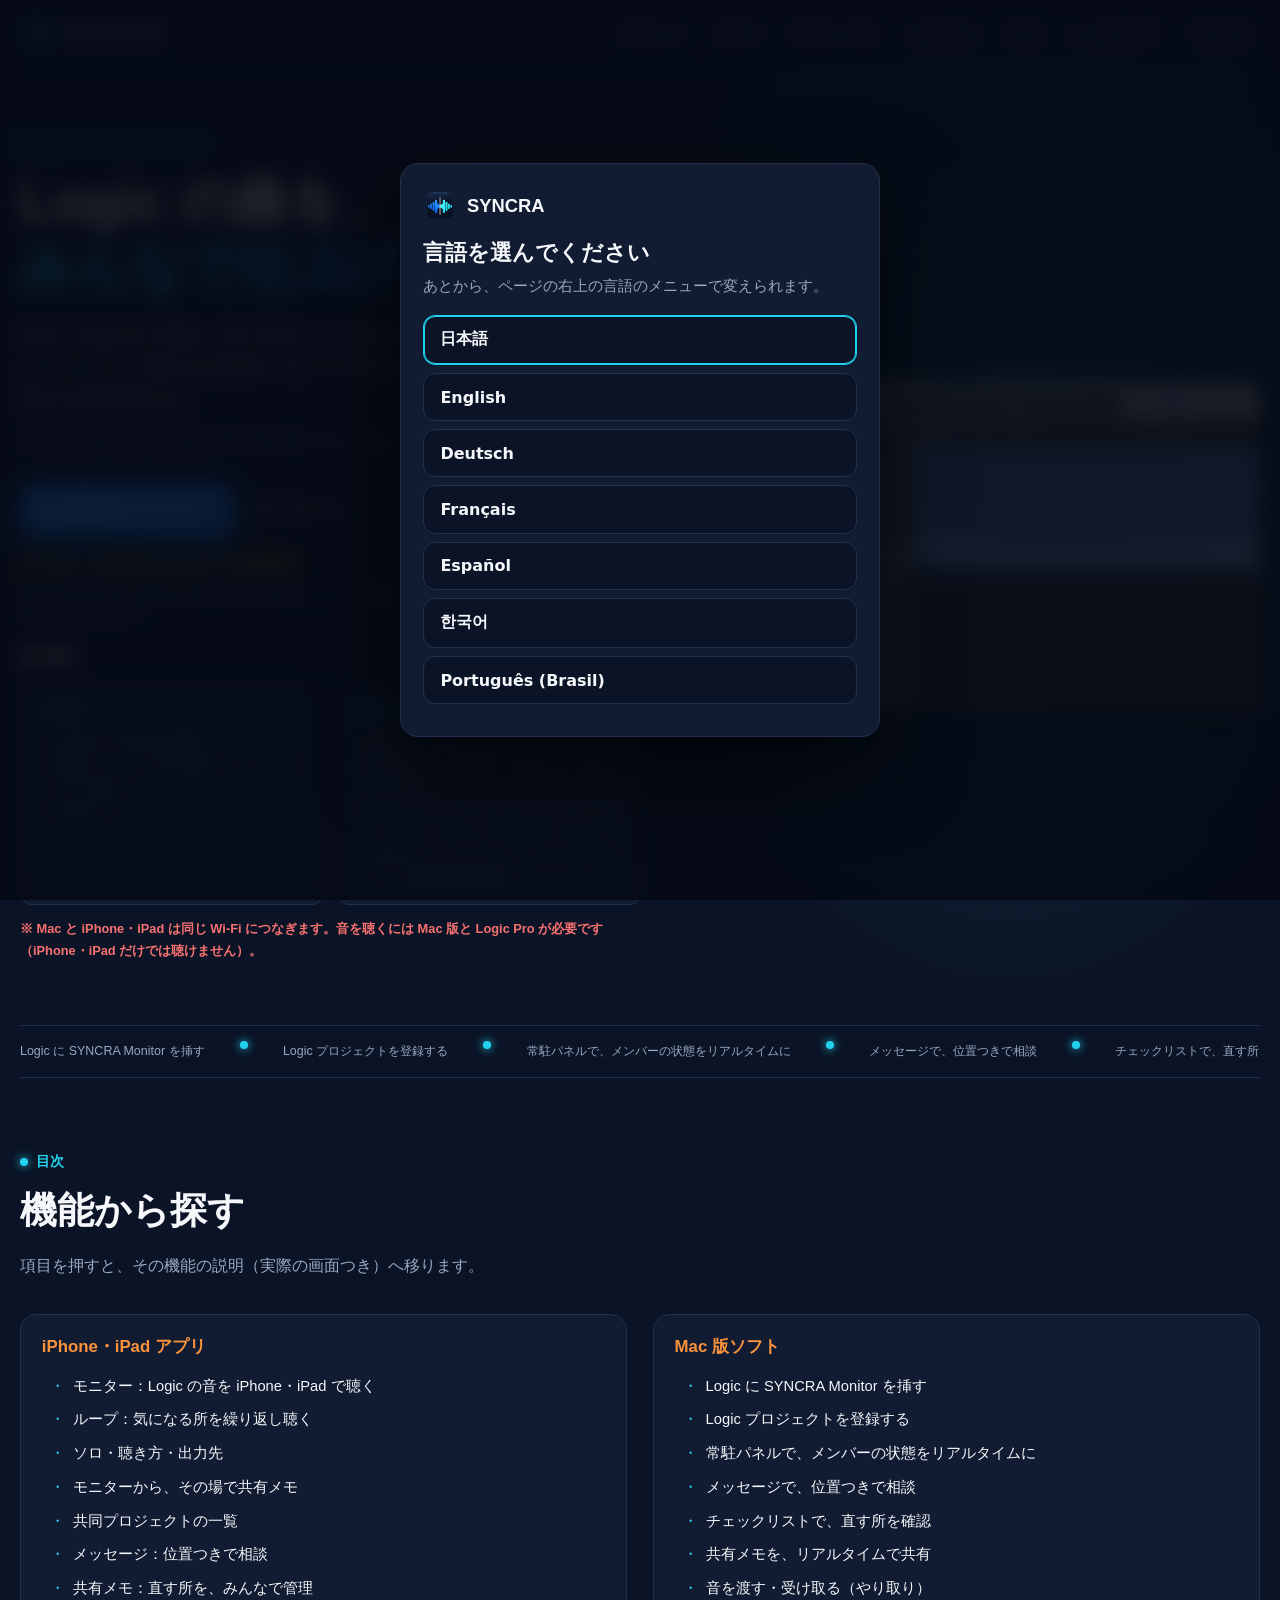
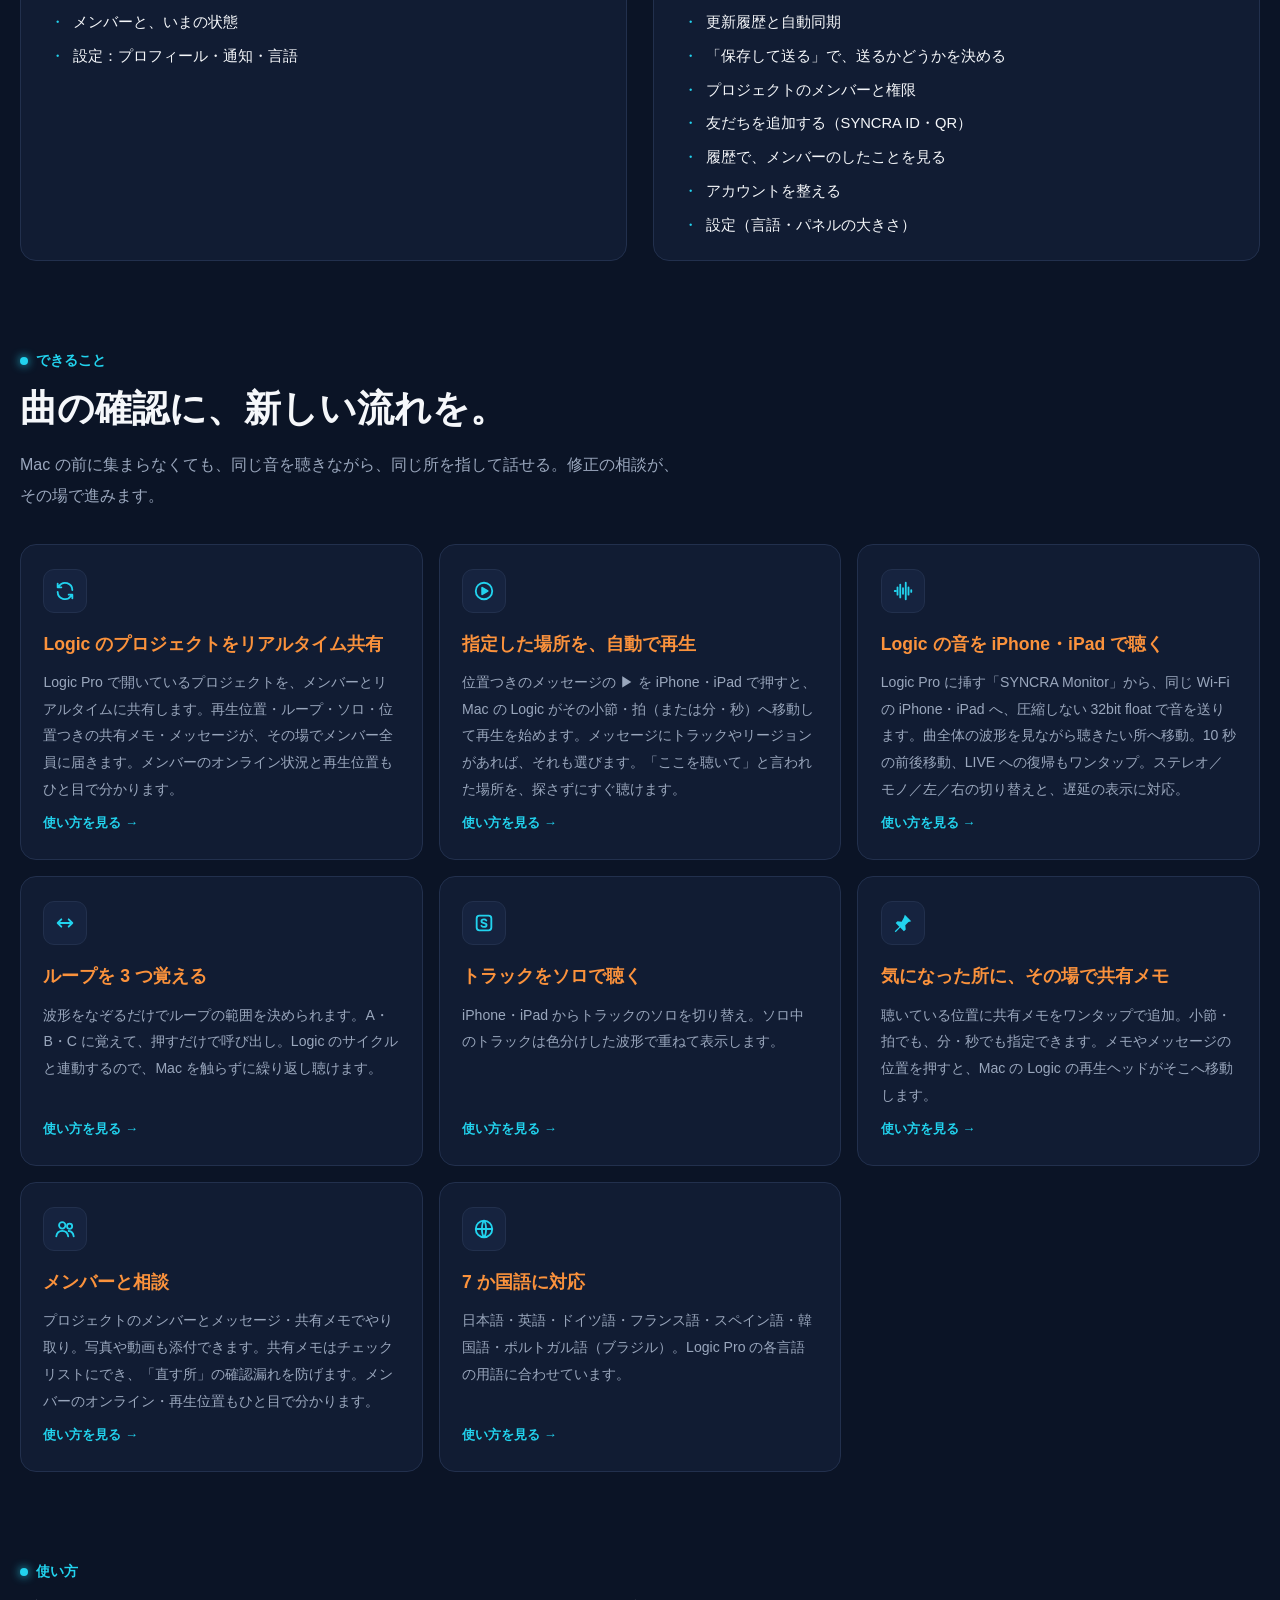
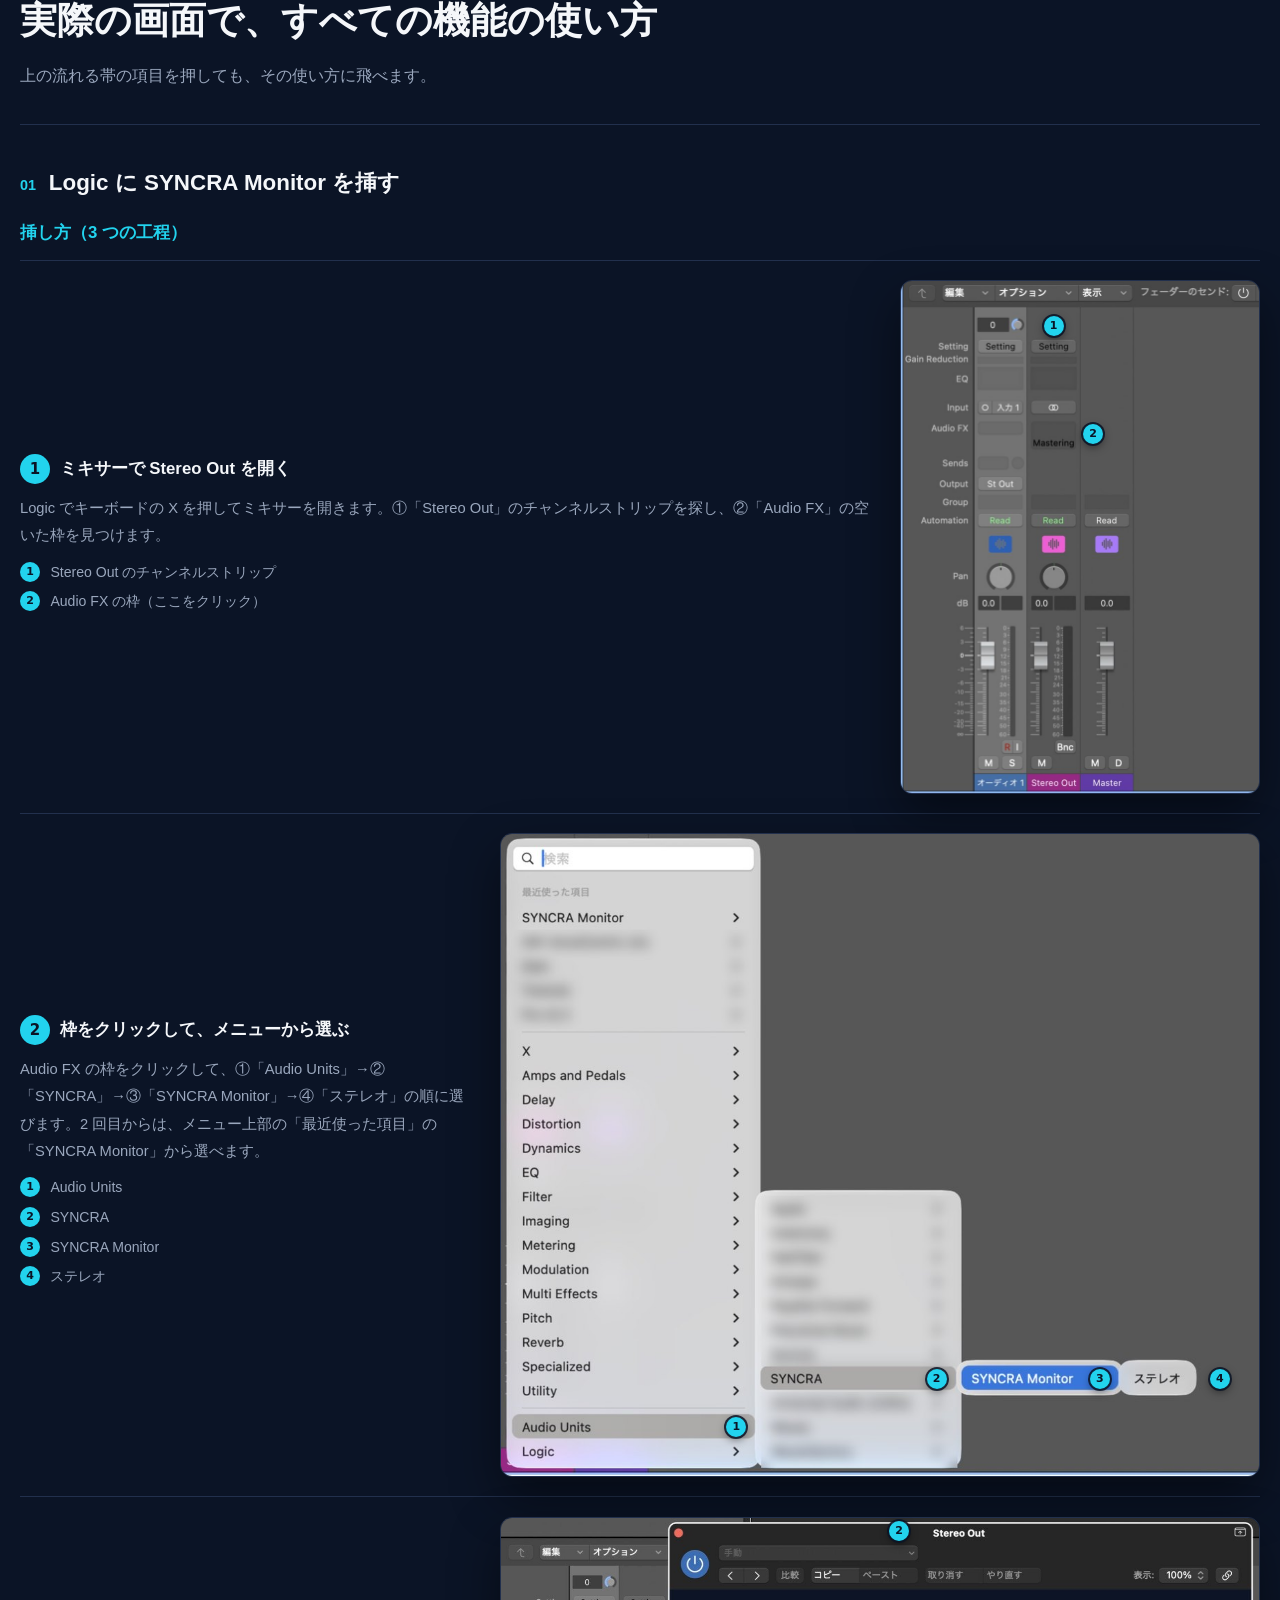
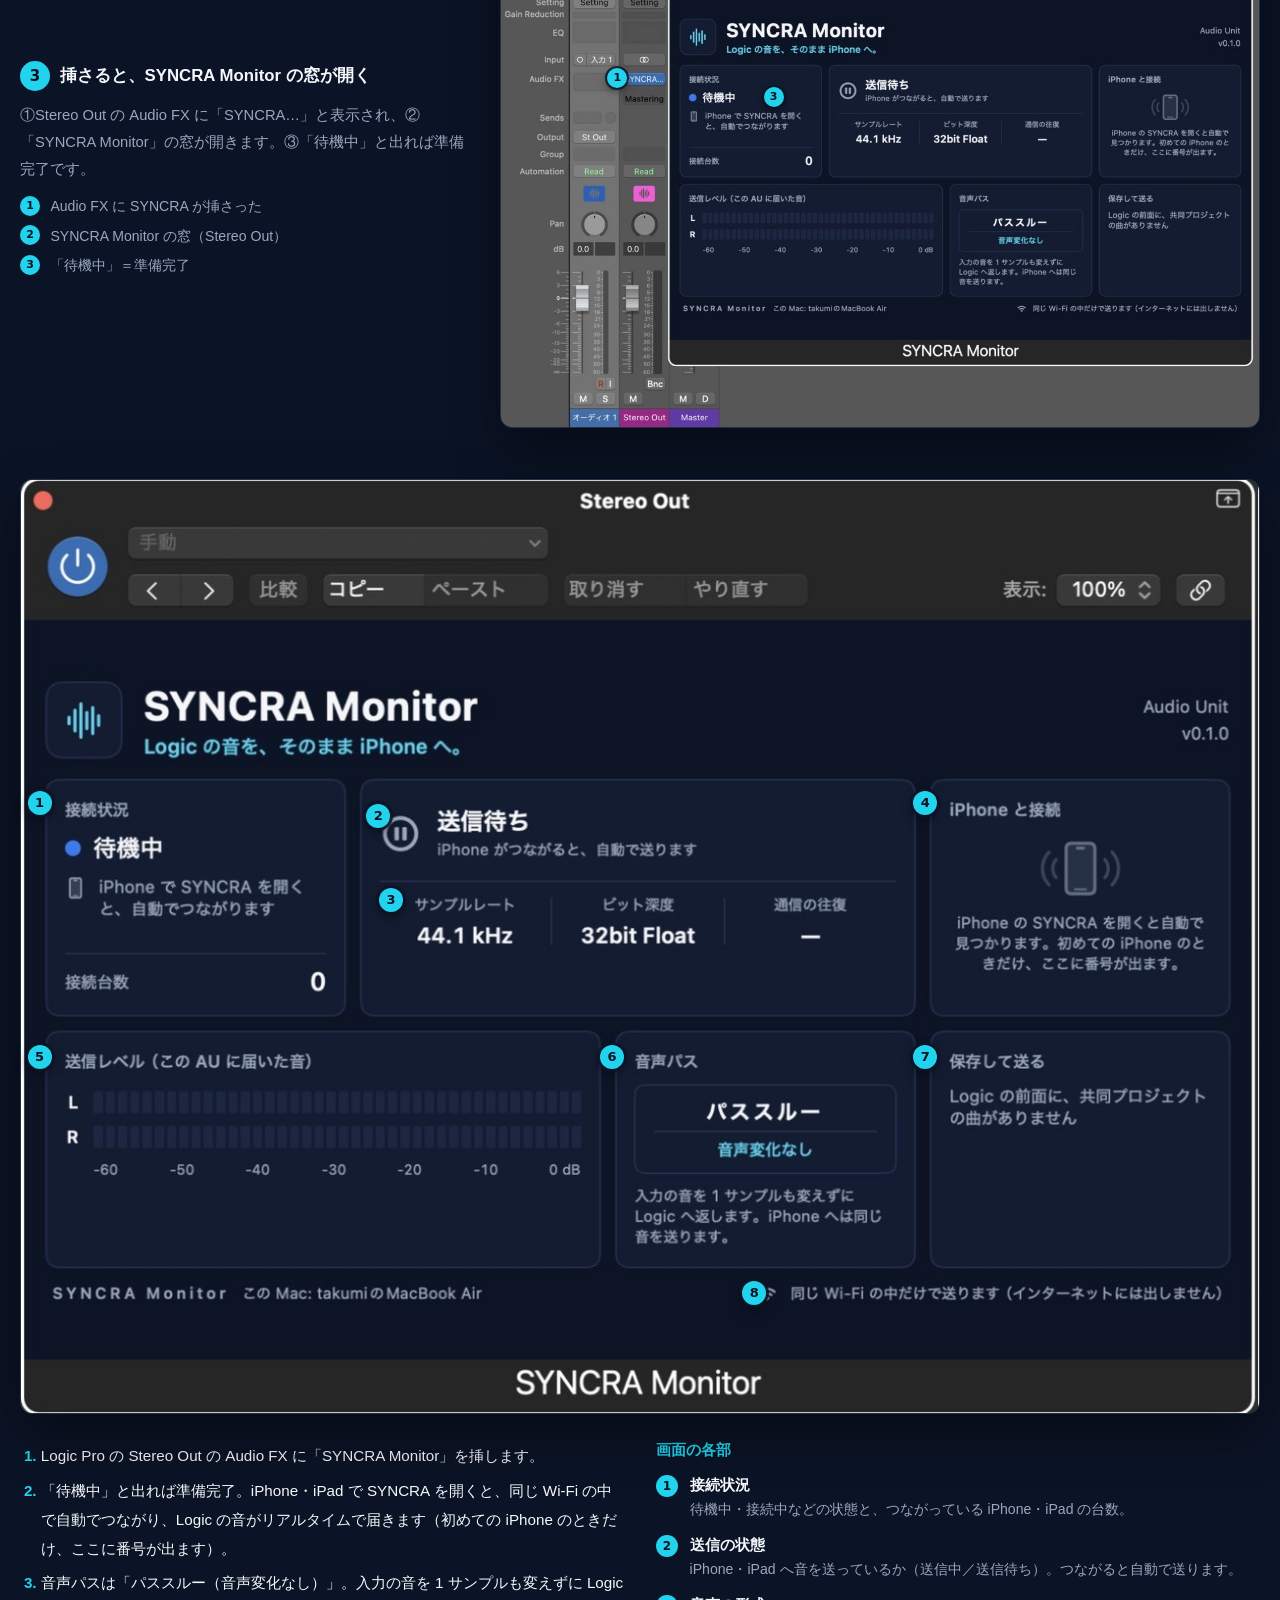
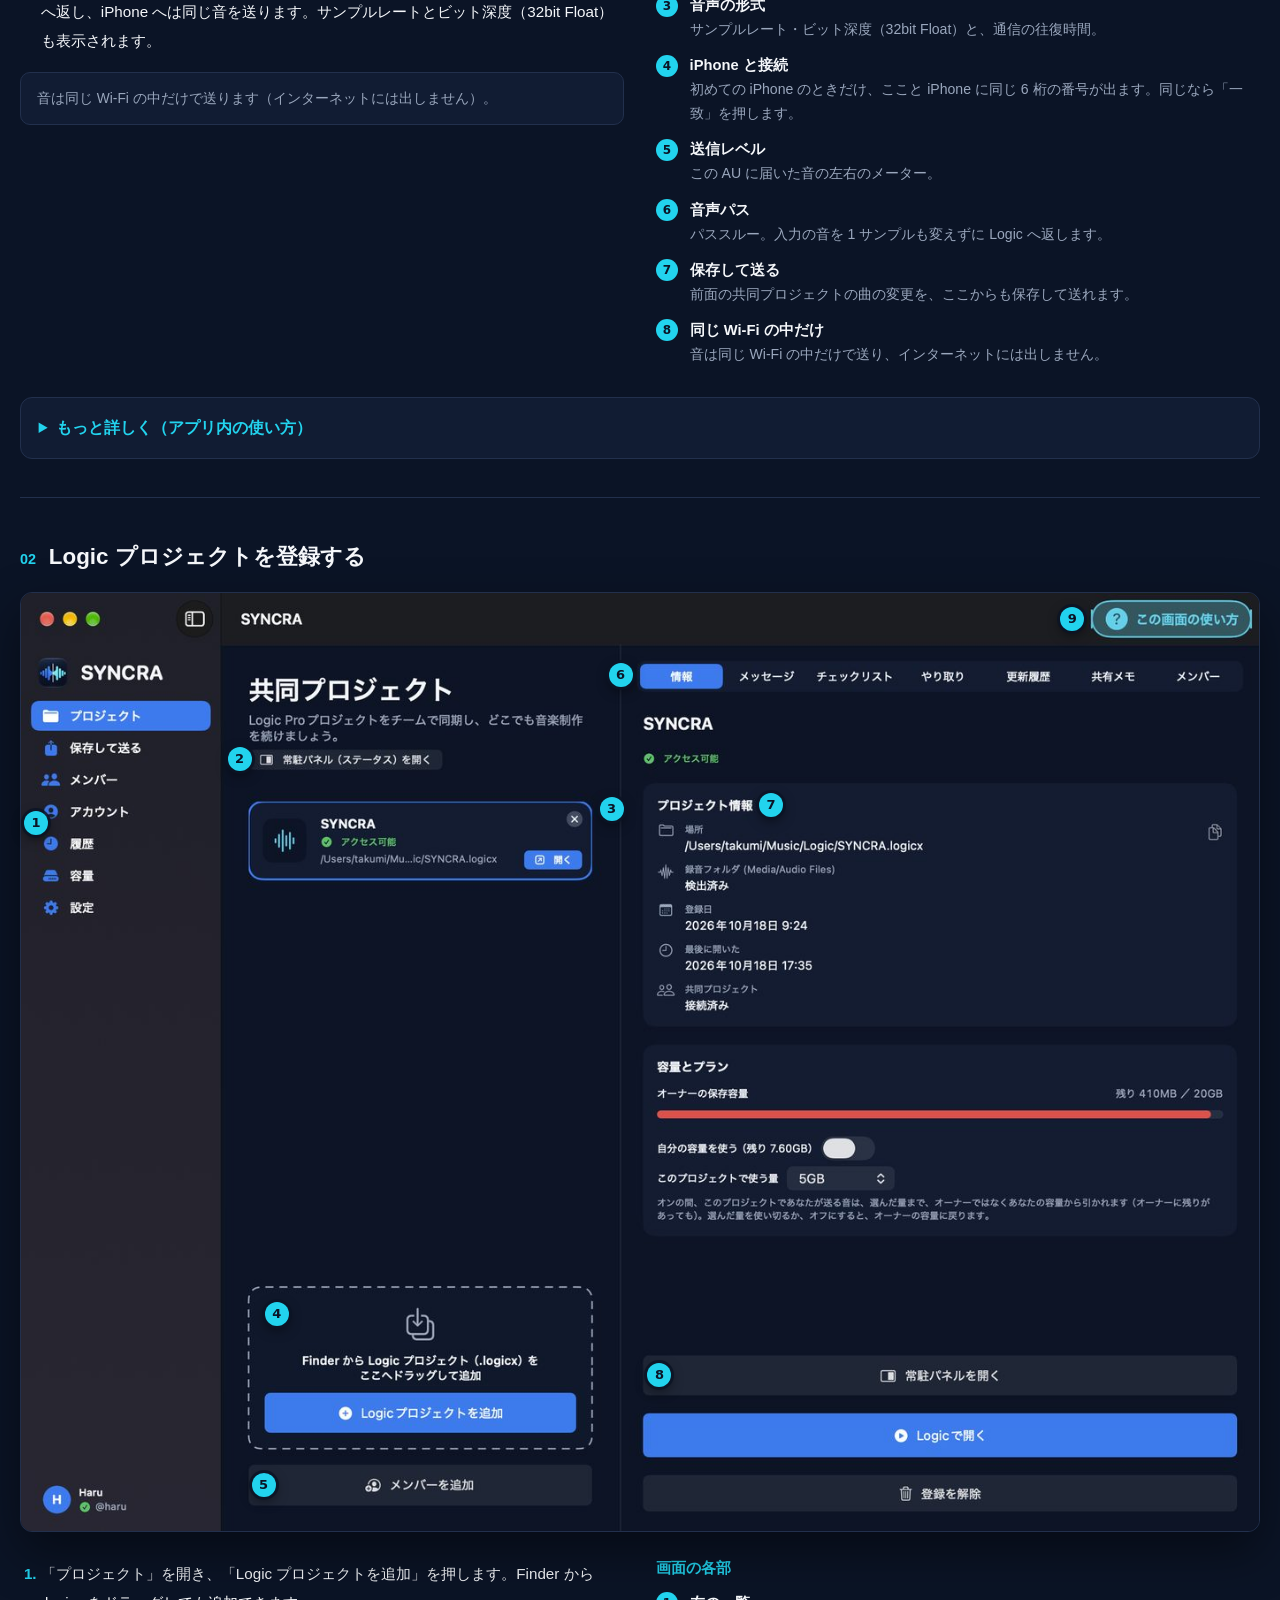
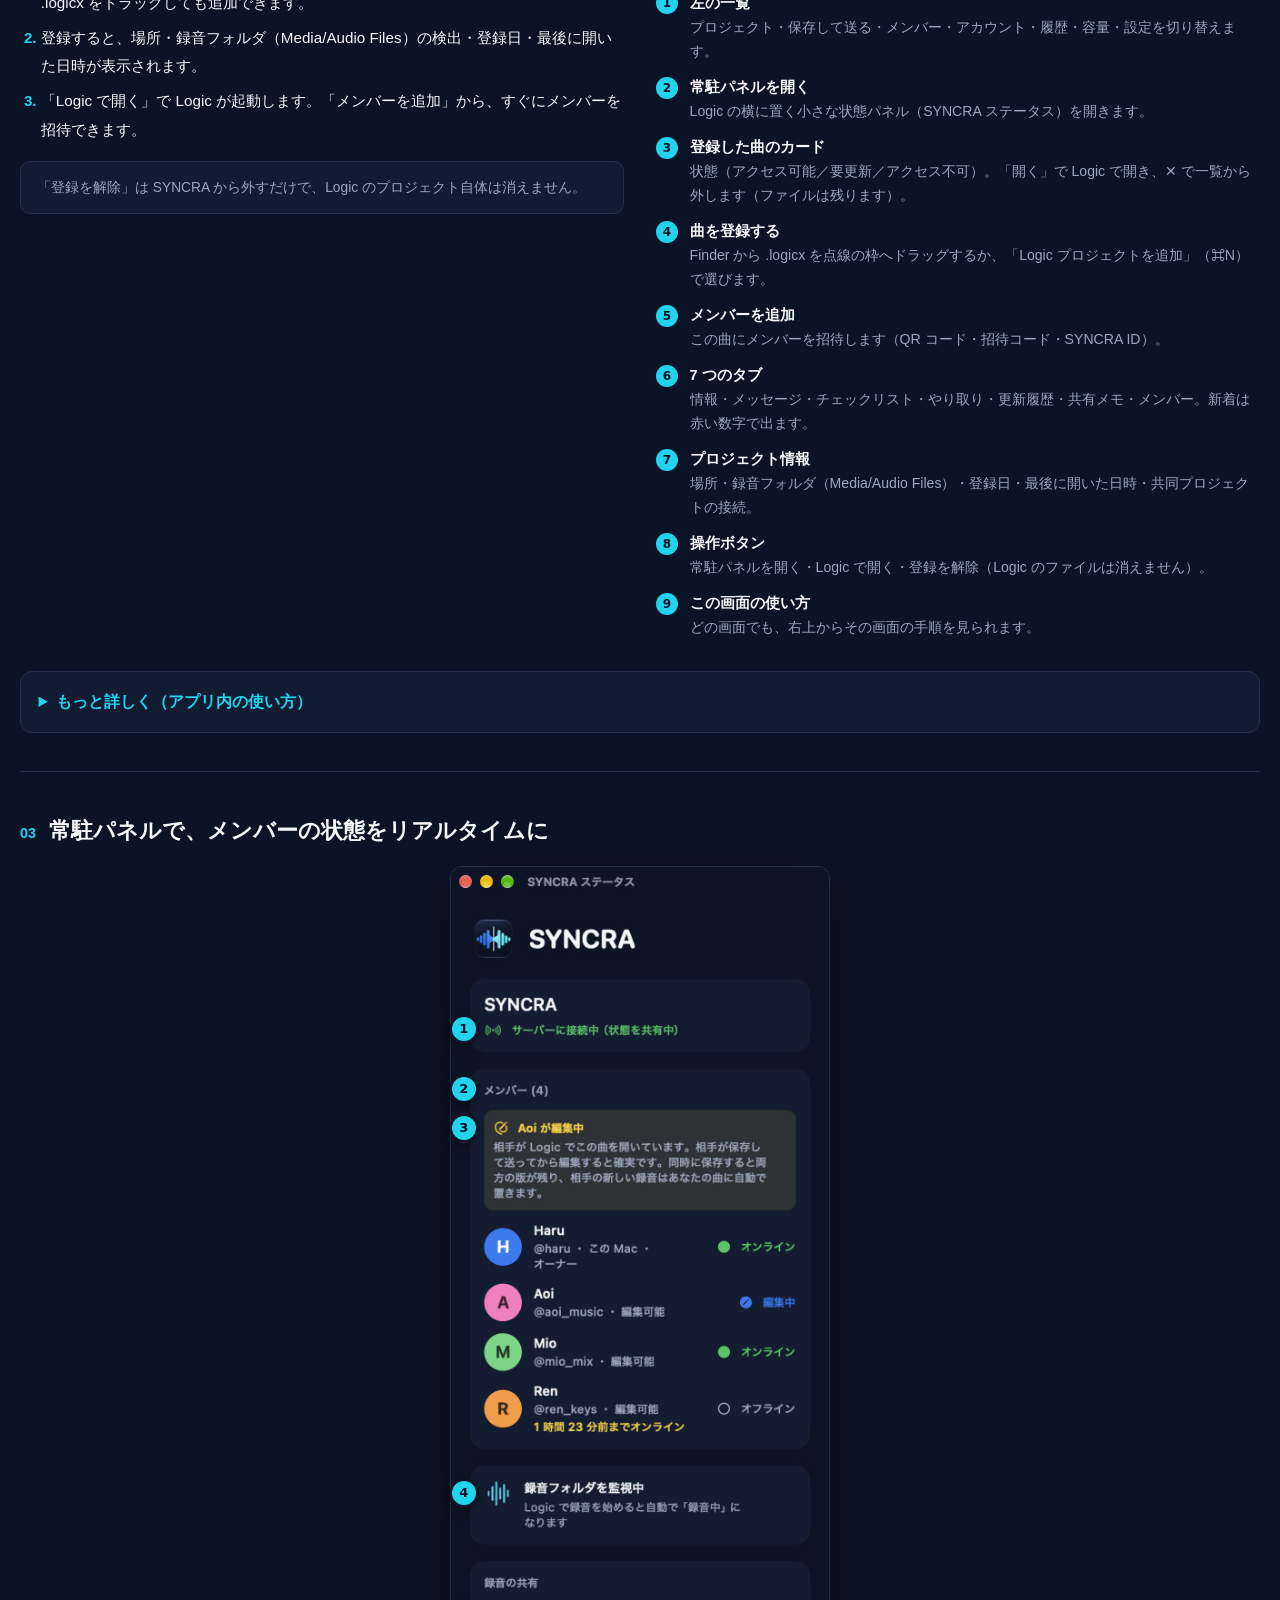
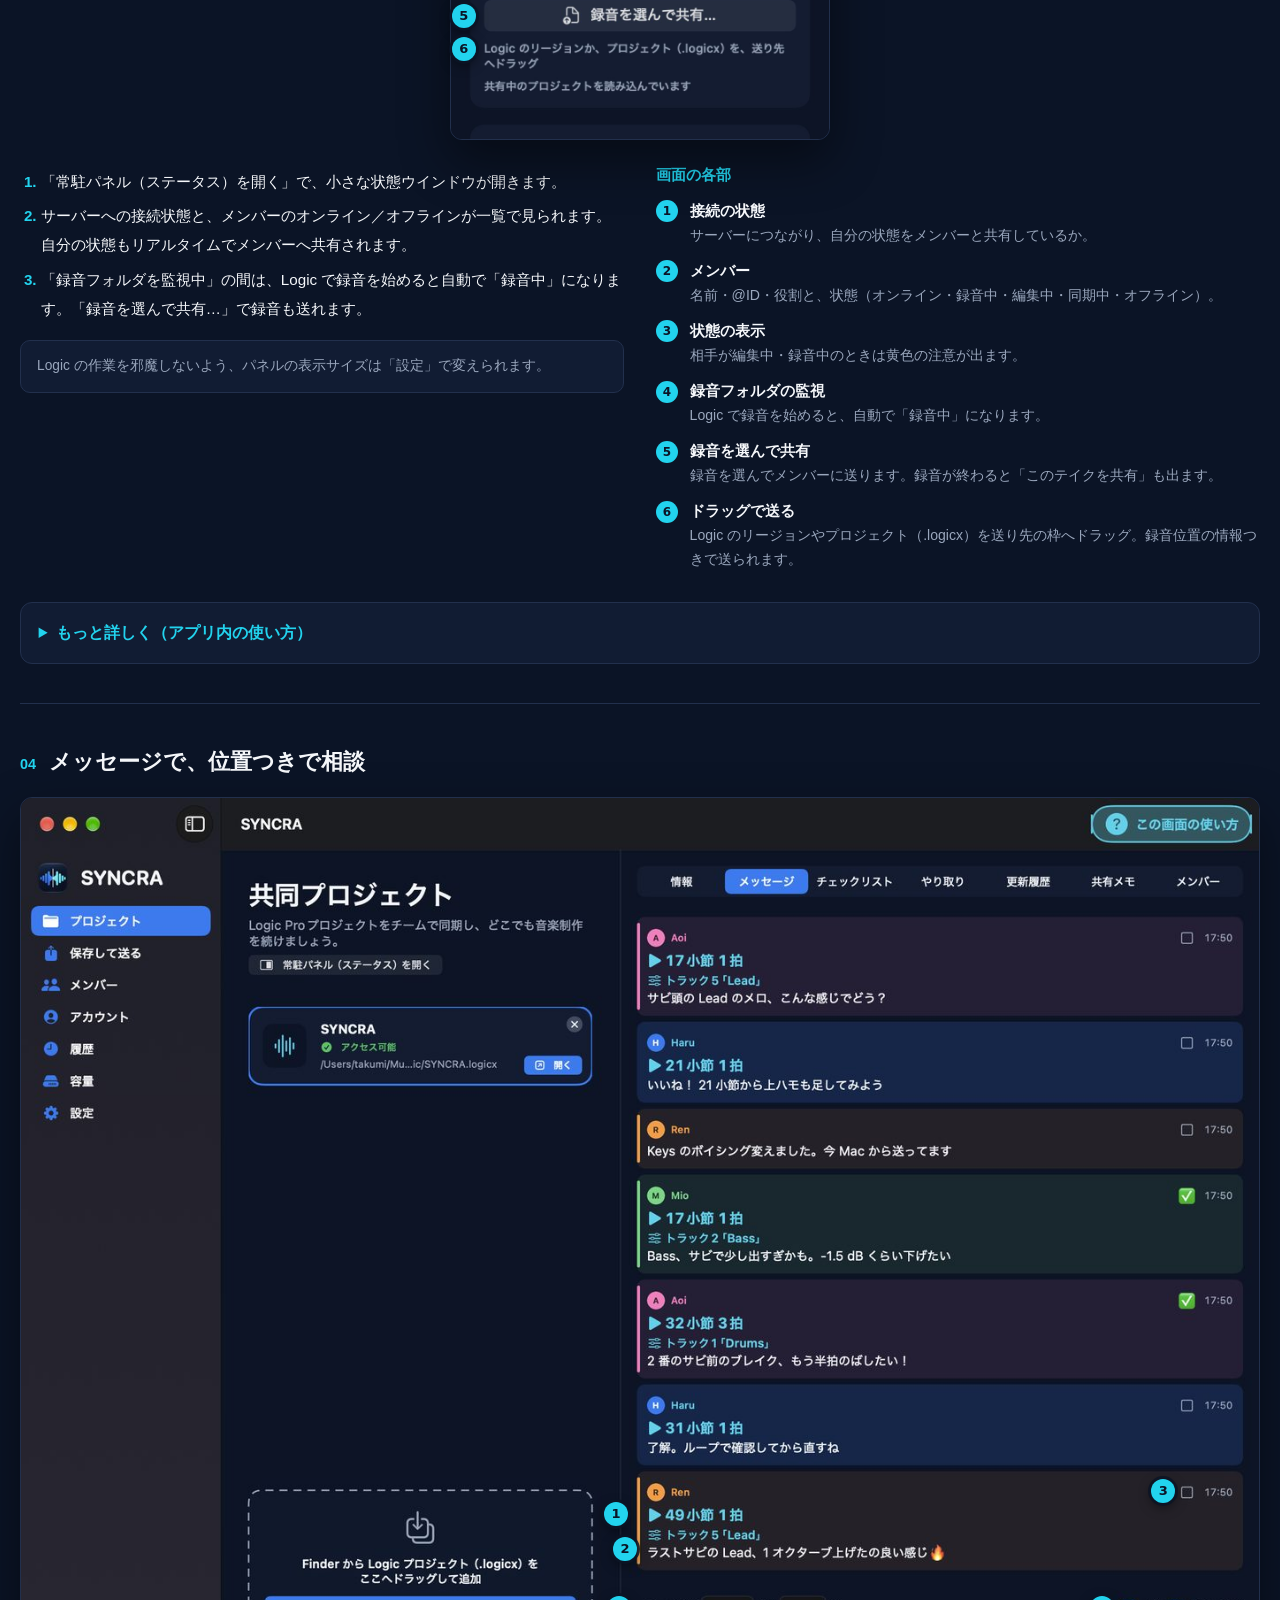
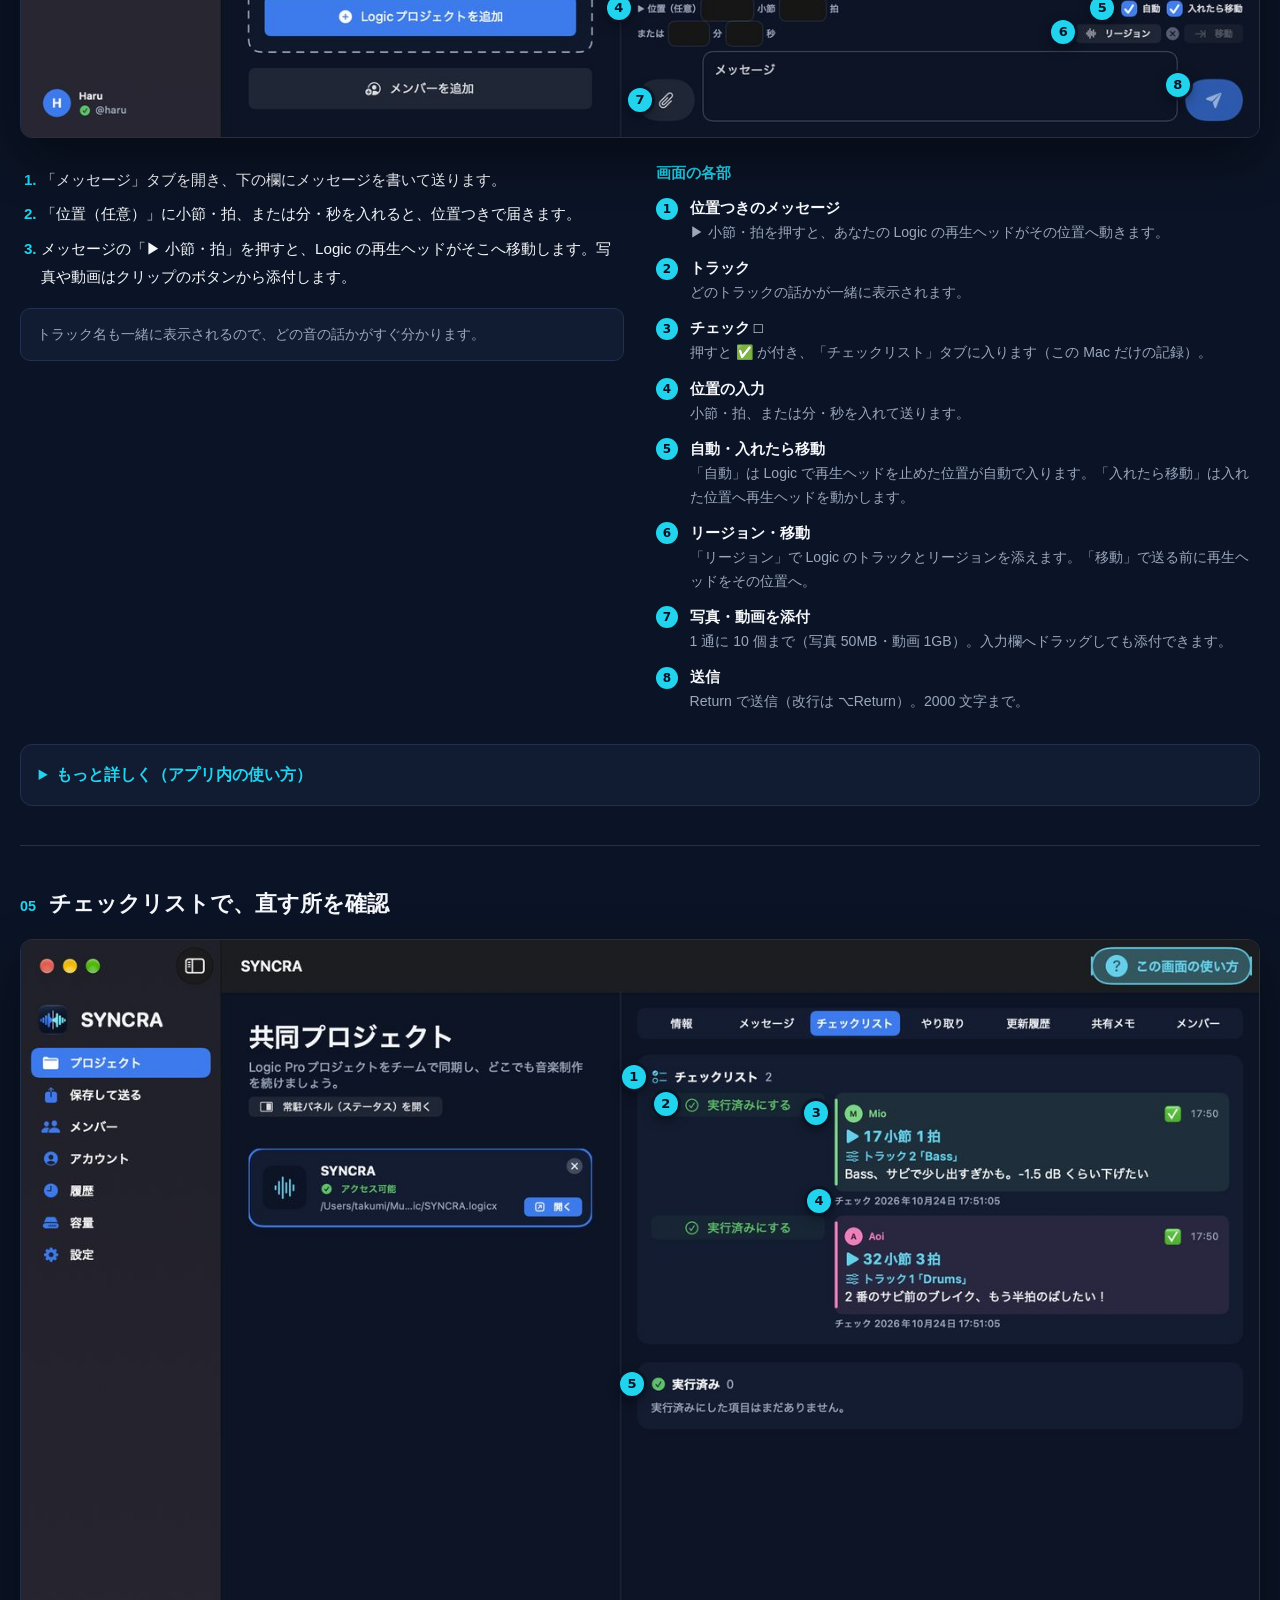
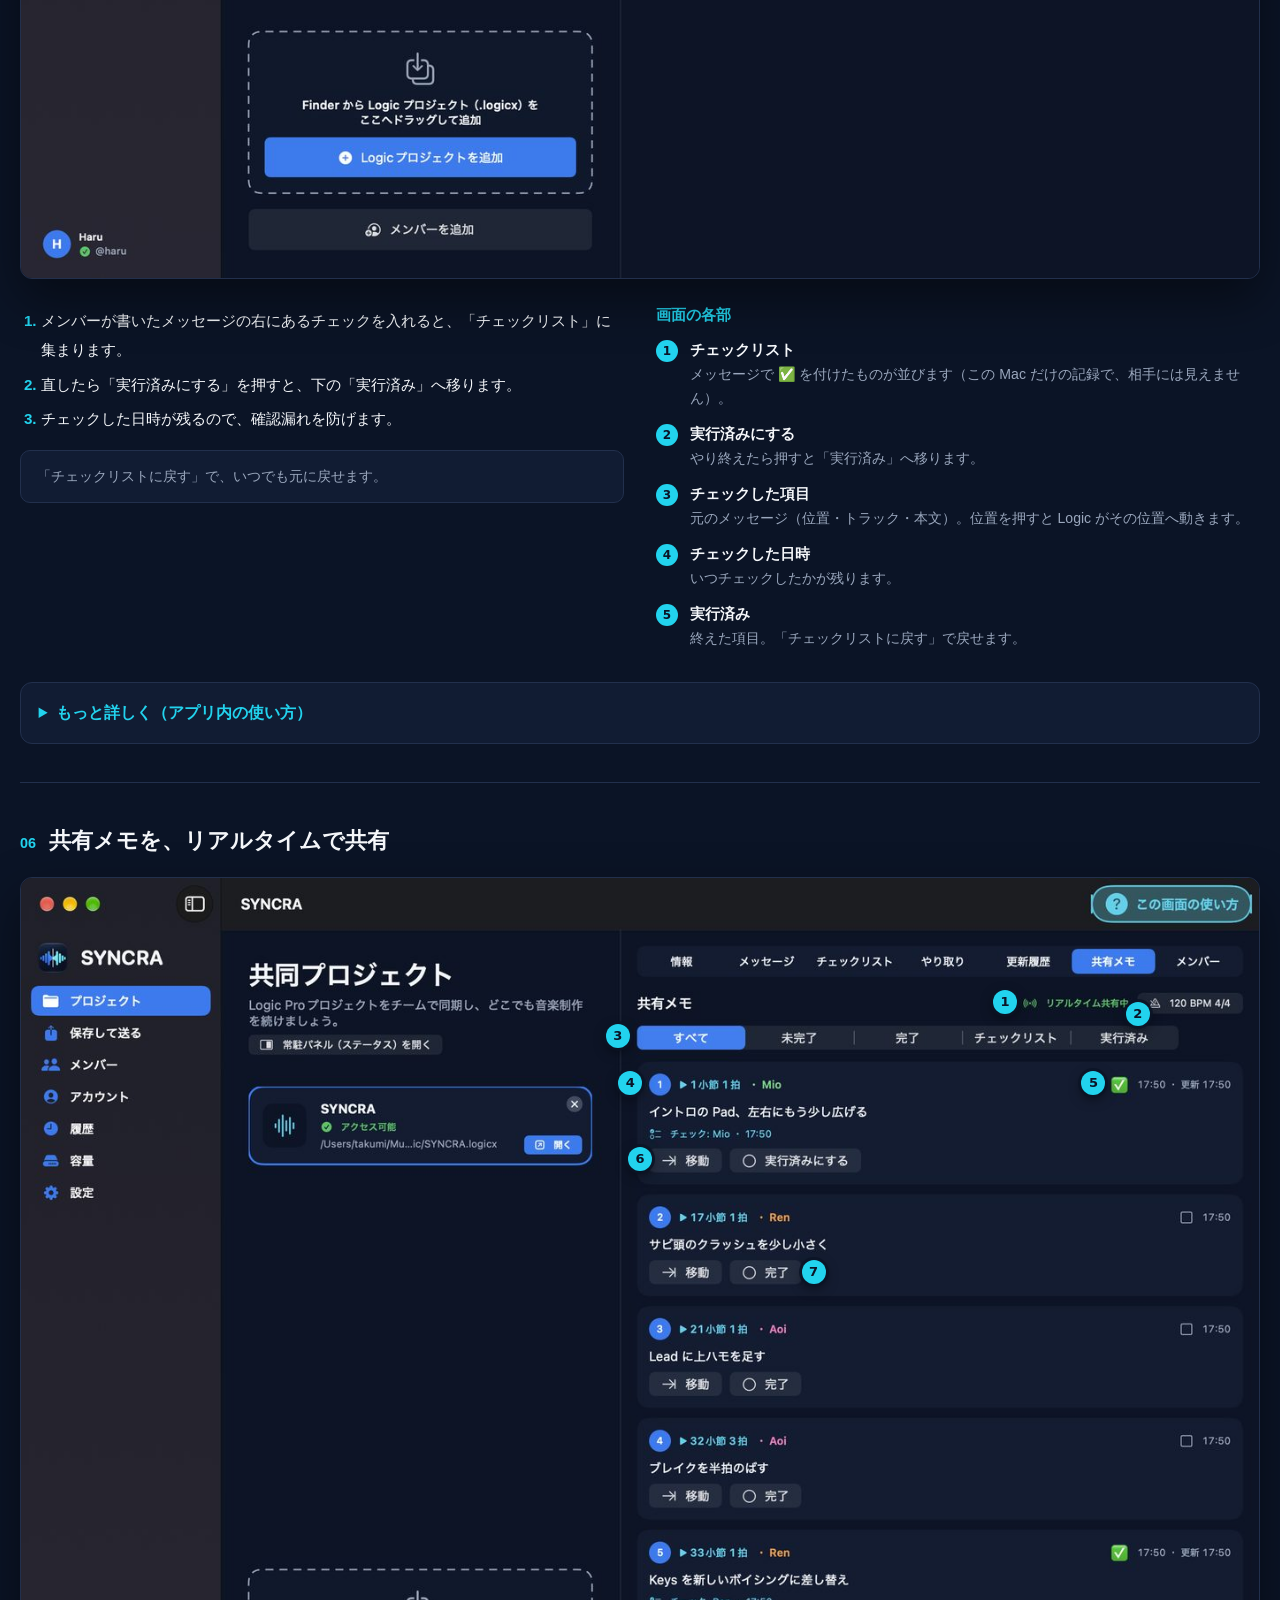
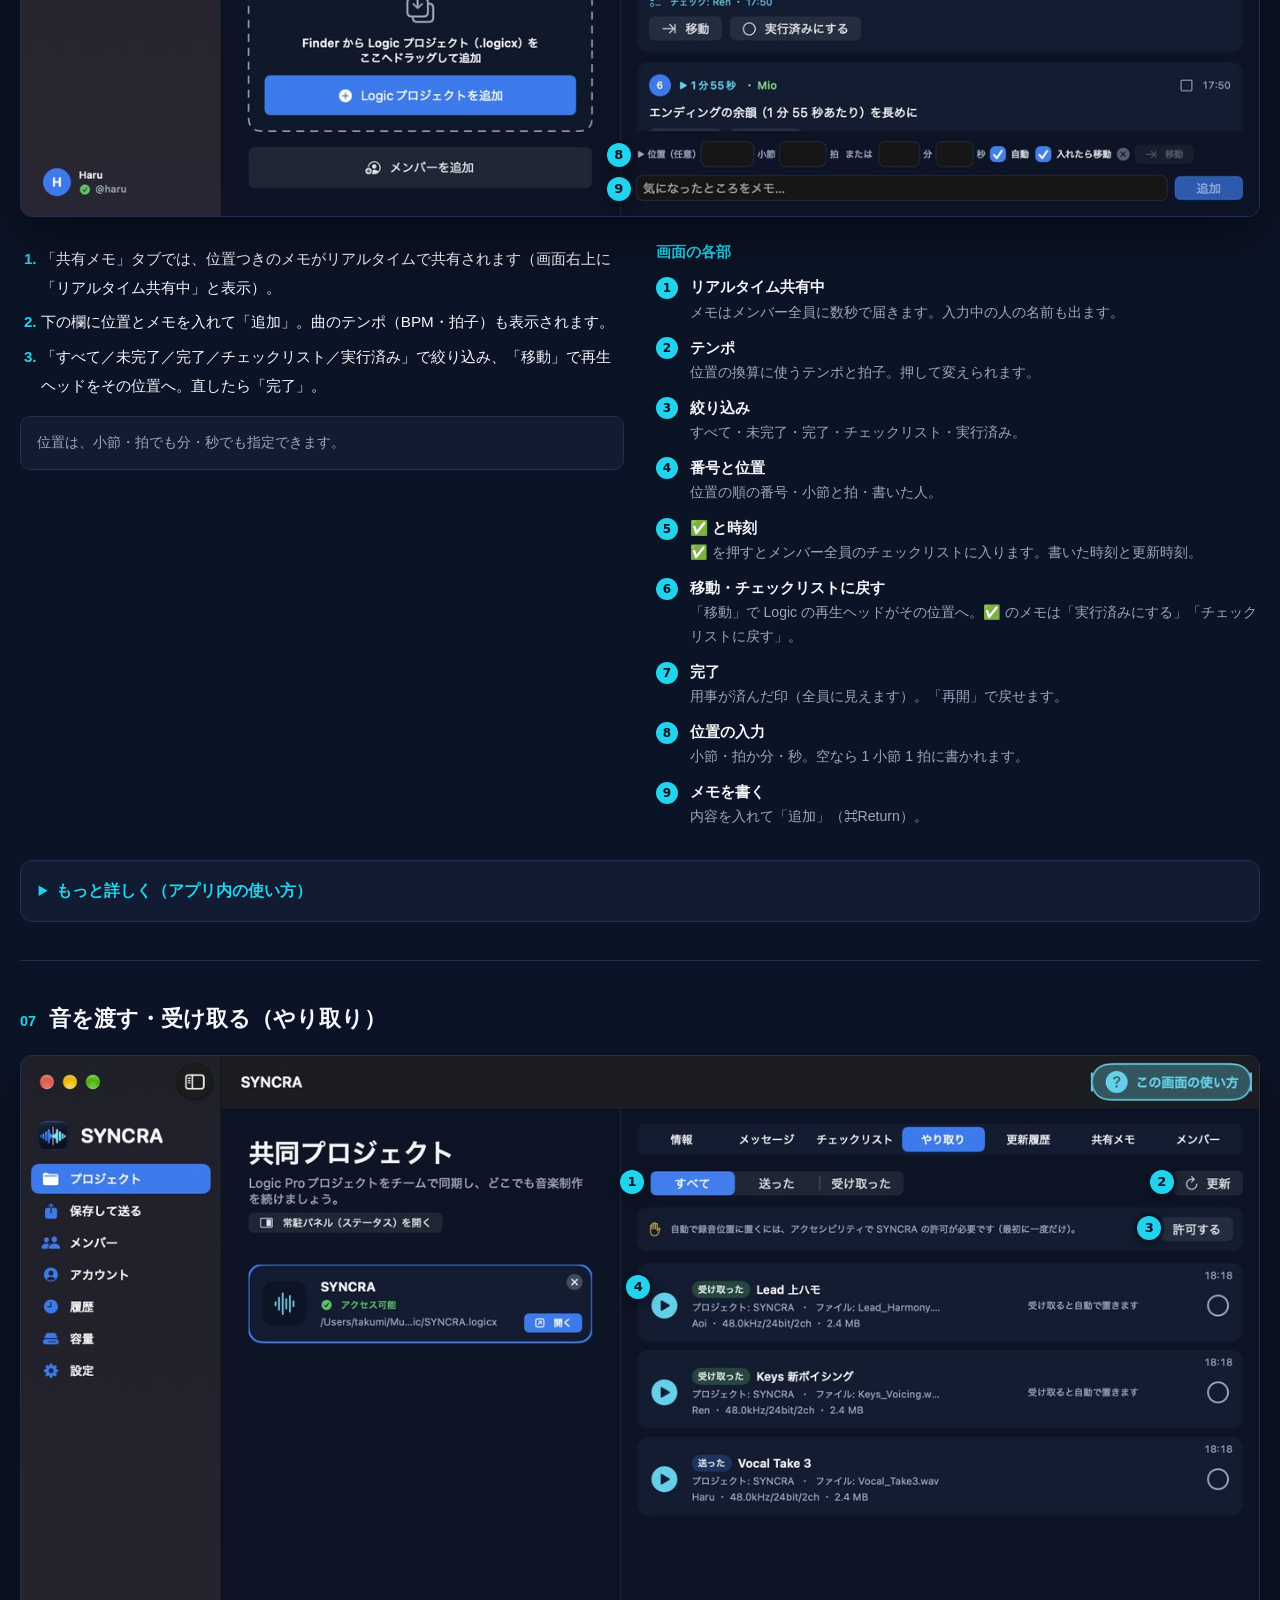
==== commit d7014e59: "Mac 0.1.7 (9): download, appcast (signed), version on 7 top pages Co-Authored-By: Claude Opus 5.5 <n" ====
--- a/index.html
+++ b/index.html
@@ -1,7 +1,7 @@
 <!doctype html><html lang="ja"><head><meta charset="utf-8"><meta name="viewport" content="width=device-width,initial-scale=1"><title>SYNCRA</title><link rel="stylesheet" href="style.css?v=20261025a"></head><body><main class="home"><link rel="alternate" hreflang="ja" href="https://tak0923.github.io/syncra-site/index.html"><link rel="alternate" hreflang="en" href="https://tak0923.github.io/syncra-site/en/index.html"><link rel="alternate" hreflang="de" href="https://tak0923.github.io/syncra-site/de/index.html"><link rel="alternate" hreflang="fr" href="https://tak0923.github.io/syncra-site/fr/index.html"><link rel="alternate" hreflang="es" href="https://tak0923.github.io/syncra-site/es/index.html"><link rel="alternate" hreflang="ko" href="https://tak0923.github.io/syncra-site/ko/index.html"><link rel="alternate" hreflang="pt-BR" href="https://tak0923.github.io/syncra-site/pt-BR/index.html"><script>document.documentElement.classList.add('js');addEventListener('DOMContentLoaded',function(){var e=document.querySelectorAll('.rv');if(!('IntersectionObserver'in window)){e.forEach(function(x){x.classList.add('in')});return}var o=new IntersectionObserver(function(es){es.forEach(function(x){if(x.isIntersecting){x.target.classList.add('in');o.unobserve(x.target)}})},{threshold:.1});e.forEach(function(x){o.observe(x)});var s=document.querySelector('.shots');if(s&&!matchMedia('(prefers-reduced-motion: reduce)').matches){var im=[].slice.call(s.querySelectorAll('img')),cur=0,last=-1;function pick(){var n;do{n=Math.floor(Math.random()*im.length)}while(im.length>1&&(n===cur||n===last));return n}setInterval(function(){var n=pick();im[cur].classList.remove('on');im[n].classList.add('on');last=cur;cur=n},5000)}document.querySelectorAll('.annw').forEach(function(w){if(w.scrollWidth<=w.clientWidth)return;var p=w.querySelectorAll('.pin'),t=0;p.forEach(function(x){t+=parseFloat(x.style.left)});if(!p.length)return;var c=t/p.length/100*w.scrollWidth;w.scrollLeft=Math.max(0,c-w.clientWidth/2)})});</script><header class="hdr"><a class="logo" href="#top"><img src="img/icon.png" alt="" width="34" height="34">SYNCRA</a>
 <nav><a href="#features" class=hm>できること</a><a href="#usage">使い方</a><a href="#mobile" class=hm>iPhone・iPad</a><a href="#how">はじめかた</a><a href="#pricing" class=hm>料金</a><a href="#faq">よくある質問</a><details class="lang"><summary>日本語 ▾</summary><ul><li><a href="index.html" class="on" hreflang="ja">日本語</a></li><li><a href="en/index.html" class="" hreflang="en">English</a></li><li><a href="de/index.html" class="" hreflang="de">Deutsch</a></li><li><a href="fr/index.html" class="" hreflang="fr">Français</a></li><li><a href="es/index.html" class="" hreflang="es">Español</a></li><li><a href="ko/index.html" class="" hreflang="ko">한국어</a></li><li><a href="pt-BR/index.html" class="" hreflang="pt-BR">Português (BR)</a></li></ul></details></nav></header>
 <section class="hero" id="top"><div class="rv in"><p class="kicker">Logic Pro × iPhone・iPad</p><h1>Logic の曲を、<br><span class="hl">みんなで仕上げる。</span></h1>
-<p class="lead">Mac の Logic Pro の音を、同じ Wi-Fi の iPhone・iPad でリアルタイムに聴ける。ループ・ソロ・位置つきの共有メモもリアルタイムに共有され、確認と修正の相談がその場で進みます。</p><p class="note2">SYNCRA は、Mac の Logic Pro と iPhone・iPad をつなぐ、音楽の共同制作アプリです。</p><div class="ctas"><a class="b1" href="download/SYNCRA-0.1.6-8.zip">Mac 版をダウンロード <span>↓</span></a><a class="b2" href="#how">使い方を見る</a></div><p class="dot">iPhone・iPad 版は App Store で公開準備中</p><p class="hash">Mac 版 0.1.6 (8)・Apple の公証済み・自動更新あり／SHA-256 024329024f5fb90a8d7ebf9b9438464bf7b0da8036153457385f78c08b24eec0</p><div class="req" id="req"><p class="rqh">動作環境</p><div class="rq"><h4>Mac 版</h4><ul><li>macOS 14 Sonoma 以降</li><li>Apple シリコン（M1 以降）・Intel プロセッサの Mac</li><li>Logic Pro</li></ul></div><div class="rq"><h4>iPhone・iPad 版</h4><ul><li>iOS 17・iPadOS 17 以降</li><li>iPhone XS・XR 以降、iPhone SE（第 2 世代）以降</li><li>iPad（第 6 世代）以降、iPad mini（第 5 世代）以降、iPad Air（第 3 世代）以降、iPad Pro（11 インチ・10.5 インチ、12.9 インチは第 2 世代以降）</li></ul></div><p class="rqn">※ Mac と iPhone・iPad は同じ Wi-Fi につなぎます。音を聴くには Mac 版と Logic Pro が必要です（iPhone・iPad だけでは聴けません）。</p></div></div>
+<p class="lead">Mac の Logic Pro の音を、同じ Wi-Fi の iPhone・iPad でリアルタイムに聴ける。ループ・ソロ・位置つきの共有メモもリアルタイムに共有され、確認と修正の相談がその場で進みます。</p><p class="note2">SYNCRA は、Mac の Logic Pro と iPhone・iPad をつなぐ、音楽の共同制作アプリです。</p><div class="ctas"><a class="b1" href="download/SYNCRA-0.1.7-9.zip">Mac 版をダウンロード <span>↓</span></a><a class="b2" href="#how">使い方を見る</a></div><p class="dot">iPhone・iPad 版は App Store で公開準備中</p><p class="hash">Mac 版 0.1.7 (9)・Apple の公証済み・自動更新あり／SHA-256 4f184a4d8371a5194132a71cce0291e4605cca50784680a7c725430aba732872</p><div class="req" id="req"><p class="rqh">動作環境</p><div class="rq"><h4>Mac 版</h4><ul><li>macOS 14 Sonoma 以降</li><li>Apple シリコン（M1 以降）・Intel プロセッサの Mac</li><li>Logic Pro</li></ul></div><div class="rq"><h4>iPhone・iPad 版</h4><ul><li>iOS 17・iPadOS 17 以降</li><li>iPhone XS・XR 以降、iPhone SE（第 2 世代）以降</li><li>iPad（第 6 世代）以降、iPad mini（第 5 世代）以降、iPad Air（第 3 世代）以降、iPad Pro（11 インチ・10.5 インチ、12.9 インチは第 2 世代以降）</li></ul></div><p class="rqn">※ Mac と iPhone・iPad は同じ Wi-Fi につなぎます。音を聴くには Mac 版と Logic Pro が必要です（iPhone・iPad だけでは聴けません）。</p></div></div>
 <div class="shots rv in"><img src="img/m_logic.jpg" width="1400" height="806" alt="" class="on"><img src="img/m_monitor.jpg" width="1263" height="952" alt="" class="" loading=lazy><img src="img/m_messages_ja.jpg" width="1400" height="1061" alt="" class="" loading=lazy><img src="img/m_notes_ja.jpg" width="1400" height="1061" alt="" class="" loading=lazy><img src="img/m_members_ja.jpg" width="1400" height="1061" alt="" class="" loading=lazy><img src="img/m_history_ja.jpg" width="1400" height="1061" alt="" class="" loading=lazy><img src="img/m_info_ja.jpg" width="1400" height="1061" alt="" class="" loading=lazy></div></section>
 <div class="strip"><div class="t"><a href="#u1">Logic に SYNCRA Monitor を挿す</a><i></i><a href="#u2">Logic プロジェクトを登録する</a><i></i><a href="#u3">常駐パネルで、メンバーの状態をリアルタイムに</a><i></i><a href="#u4">メッセージで、位置つきで相談</a><i></i><a href="#u5">チェックリストで、直す所を確認</a><i></i><a href="#u6">共有メモを、リアルタイムで共有</a><i></i><a href="#u7">音を渡す・受け取る（やり取り）</a><i></i><a href="#u8">更新履歴と自動同期</a><i></i><a href="#u9">「保存して送る」で、送るかどうかを決める</a><i></i><a href="#u10">プロジェクトのメンバーと権限</a><i></i><a href="#u11">友だちを追加する（SYNCRA ID・QR）</a><i></i><a href="#u12">履歴で、メンバーのしたことを見る</a><i></i><a href="#u13">アカウントを整える</a><i></i><a href="#u14">設定（言語・パネルの大きさ）</a><i></i><a href="#u1">Logic に SYNCRA Monitor を挿す</a><i></i><a href="#u2">Logic プロジェクトを登録する</a><i></i><a href="#u3">常駐パネルで、メンバーの状態をリアルタイムに</a><i></i><a href="#u4">メッセージで、位置つきで相談</a><i></i><a href="#u5">チェックリストで、直す所を確認</a><i></i><a href="#u6">共有メモを、リアルタイムで共有</a><i></i><a href="#u7">音を渡す・受け取る（やり取り）</a><i></i><a href="#u8">更新履歴と自動同期</a><i></i><a href="#u9">「保存して送る」で、送るかどうかを決める</a><i></i><a href="#u10">プロジェクトのメンバーと権限</a><i></i><a href="#u11">友だちを追加する（SYNCRA ID・QR）</a><i></i><a href="#u12">履歴で、メンバーのしたことを見る</a><i></i><a href="#u13">アカウントを整える</a><i></i><a href="#u14">設定（言語・パネルの大きさ）</a><i></i></div></div>
 <section class="sec ftoc" id="toc"><p class="kicker rv">目次</p><h2 class="rv">機能から探す</h2><p class="desc rv">項目を押すと、その機能の説明（実際の画面つき）へ移ります。</p><div class="cols"><div class="col rv"><h3>iPhone・iPad アプリ</h3><ul><li><a class="ft" href="#i1"><span>モニター：Logic の音を iPhone・iPad で聴く</span></a></li><li><a class="ft" href="#i2"><span>ループ：気になる所を繰り返し聴く</span></a></li><li><a class="ft" href="#i3"><span>ソロ・聴き方・出力先</span></a></li><li><a class="ft" href="#i4"><span>モニターから、その場で共有メモ</span></a></li><li><a class="ft" href="#i5"><span>共同プロジェクトの一覧</span></a></li><li><a class="ft" href="#i6"><span>メッセージ：位置つきで相談</span></a></li><li><a class="ft" href="#i7"><span>共有メモ：直す所を、みんなで管理</span></a></li><li><a class="ft" href="#i8"><span>メンバーと、いまの状態</span></a></li><li><a class="ft" href="#i9"><span>設定：プロフィール・通知・言語</span></a></li></ul></div><div class="col rv"><h3>Mac 版ソフト</h3><ul><li><a class="ft" href="#u1"><span>Logic に SYNCRA Monitor を挿す</span></a></li><li><a class="ft" href="#u2"><span>Logic プロジェクトを登録する</span></a></li><li><a class="ft" href="#u3"><span>常駐パネルで、メンバーの状態をリアルタイムに</span></a></li><li><a class="ft" href="#u4"><span>メッセージで、位置つきで相談</span></a></li><li><a class="ft" href="#u5"><span>チェックリストで、直す所を確認</span></a></li><li><a class="ft" href="#u6"><span>共有メモを、リアルタイムで共有</span></a></li><li><a class="ft" href="#u7"><span>音を渡す・受け取る（やり取り）</span></a></li><li><a class="ft" href="#u8"><span>更新履歴と自動同期</span></a></li><li><a class="ft" href="#u9"><span>「保存して送る」で、送るかどうかを決める</span></a></li><li><a class="ft" href="#u10"><span>プロジェクトのメンバーと権限</span></a></li><li><a class="ft" href="#u11"><span>友だちを追加する（SYNCRA ID・QR）</span></a></li><li><a class="ft" href="#u12"><span>履歴で、メンバーのしたことを見る</span></a></li><li><a class="ft" href="#u13"><span>アカウントを整える</span></a></li><li><a class="ft" href="#u14"><span>設定（言語・パネルの大きさ）</span></a></li></ul></div></div></section><section class="sec" id="features"><p class="kicker rv">できること</p><h2 class="rv">曲の確認に、新しい流れを。</h2><p class="desc rv">Mac の前に集まらなくても、同じ音を聴きながら、同じ所を指して話せる。修正の相談が、その場で進みます。</p><div class="cards"><a class="fc rv" href="#u8"><div class="ic"><svg viewBox="0 0 24 24" fill="none" stroke="currentColor" stroke-width="2" stroke-linecap="round" stroke-linejoin="round"><path d="M20 11a8 8 0 0 0-14.5-4.5L4 8M4 4v4h4M4 13a8 8 0 0 0 14.5 4.5L20 16M20 20v-4h-4"/></svg></div><h3>Logic のプロジェクトをリアルタイム共有</h3><p>Logic Pro で開いているプロジェクトを、メンバーとリアルタイムに共有します。再生位置・ループ・ソロ・位置つきの共有メモ・メッセージが、その場でメンバー全員に届きます。メンバーのオンライン状況と再生位置もひと目で分かります。</p><span class="go">使い方を見る →</span></a><a class="fc rv" href="#i6"><div class="ic"><svg viewBox="0 0 24 24" fill="none" stroke="currentColor" stroke-width="2" stroke-linejoin="round"><circle cx="12" cy="12" r="9"/><path d="M10 8.5v7l6-3.5z" fill="currentColor"/></svg></div><h3>指定した場所を、自動で再生</h3><p>位置つきのメッセージの ▶ を iPhone・iPad で押すと、Mac の Logic がその小節・拍（または分・秒）へ移動して再生を始めます。メッセージにトラックやリージョンがあれば、それも選びます。「ここを聴いて」と言われた場所を、探さずにすぐ聴けます。</p><span class="go">使い方を見る →</span></a><a class="fc rv" href="#i1"><div class="ic"><svg viewBox="0 0 24 24" fill="none" stroke="currentColor" stroke-width="2" stroke-linecap="round"><path d="M3 12h1M6 8v8M9 5v14M12 9v6M15 3v18M18 8v8M21 11v2"/></svg></div><h3>Logic の音を iPhone・iPad で聴く</h3><p>Logic Pro に挿す「SYNCRA Monitor」から、同じ Wi-Fi の iPhone・iPad へ、圧縮しない 32bit float で音を送ります。曲全体の波形を見ながら聴きたい所へ移動。10 秒の前後移動、LIVE への復帰もワンタップ。ステレオ／モノ／左／右の切り替えと、遅延の表示に対応。</p><span class="go">使い方を見る →</span></a><a class="fc rv" href="#i2"><div class="ic"><svg viewBox="0 0 24 24" fill="none" stroke="currentColor" stroke-width="2" stroke-linecap="round" stroke-linejoin="round"><path d="M4 12h16M8 8l-4 4 4 4M16 8l4 4-4 4"/></svg></div><h3>ループを 3 つ覚える</h3><p>波形をなぞるだけでループの範囲を決められます。A・B・C に覚えて、押すだけで呼び出し。Logic のサイクルと連動するので、Mac を触らずに繰り返し聴けます。</p><span class="go">使い方を見る →</span></a><a class="fc rv" href="#i3"><div class="ic"><svg viewBox="0 0 24 24" fill="none" stroke="currentColor" stroke-width="2"><rect x="4" y="4" width="16" height="16" rx="3"/><path d="M14.5 9.2c-.6-.8-1.5-1.2-2.5-1.2-1.7 0-2.8.9-2.8 2.1 0 2.8 5.6 1.4 5.6 4.1 0 1.3-1.2 2.1-2.8 2.1-1.2 0-2.2-.5-2.8-1.4" stroke-linecap="round"/></svg></div><h3>トラックをソロで聴く</h3><p>iPhone・iPad からトラックのソロを切り替え。ソロ中のトラックは色分けした波形で重ねて表示します。</p><span class="go">使い方を見る →</span></a><a class="fc rv" href="#i4"><div class="ic"><svg viewBox="0 0 24 24" fill="currentColor"><path d="M14 3l7 7-3 1-3.5 3.5.5 4.5-2 2-4-4-5 5-1-1 5-5-4-4 2-2 4.5.5L13 6z"/></svg></div><h3>気になった所に、その場で共有メモ</h3><p>聴いている位置に共有メモをワンタップで追加。小節・拍でも、分・秒でも指定できます。メモやメッセージの位置を押すと、Mac の Logic の再生ヘッドがそこへ移動します。</p><span class="go">使い方を見る →</span></a><a class="fc rv" href="#u4"><div class="ic"><svg viewBox="0 0 24 24" fill="none" stroke="currentColor" stroke-width="2" stroke-linecap="round"><circle cx="9" cy="8" r="3.5"/><path d="M2.5 20c.5-3.5 3-6 6.5-6s6 2.5 6.5 6"/><circle cx="17" cy="9" r="2.8"/><path d="M16 14.2c3 .2 5 2.4 5.5 5.8"/></svg></div><h3>メンバーと相談</h3><p>プロジェクトのメンバーとメッセージ・共有メモでやり取り。写真や動画も添付できます。共有メモはチェックリストにでき、「直す所」の確認漏れを防げます。メンバーのオンライン・再生位置もひと目で分かります。</p><span class="go">使い方を見る →</span></a><a class="fc rv" href="#u14"><div class="ic"><svg viewBox="0 0 24 24" fill="none" stroke="currentColor" stroke-width="2"><circle cx="12" cy="12" r="9"/><path d="M3 12h18M12 3c3 3.5 3 14.5 0 18M12 3c-3 3.5-3 14.5 0 18"/></svg></div><h3>7 か国語に対応</h3><p>日本語・英語・ドイツ語・フランス語・スペイン語・韓国語・ポルトガル語（ブラジル）。Logic Pro の各言語の用語に合わせています。</p><span class="go">使い方を見る →</span></a></div></section>
@@ -13,7 +13,7 @@
 <div class="pc rv"><div class="lb">Mac · iPhone · 1 project</div><h3>シングルパス</h3><div class="pr">1,200 円<small> / 20 日（税込）</small></div><div class="fine" style="margin-top:.3rem">1 回の購入で 1 プロジェクト・自動更新なし・Mac 版と iPhone・iPad 版</div><ul><li>1 つのプロジェクトのすべての機能（Mac 版。iPhone・iPad ではその曲のモニター・共有メモ・再生ヘッドの操作）</li><li>保存 5GB</li><li>同じプロジェクトにもう 1 つ使うと 20 日延長</li></ul></div>
 <div class="pc rv"><div class="lb">iPhone · iPad</div><h3>モニタープラン</h3><div class="pr">300 円<small> / 月（税込）</small></div><div class="fine" style="margin-top:.3rem">年額 3,000 円（税込）・iPhone・iPad の App 内課金のみ</div><ul><li>携帯専用モニター</li><li>自分の Mac のモニター（iPhone・iPad・どの曲でも）</li></ul><p class="fine">このプランだけでは共同プロジェクトに参加できません。</p></div></div>
 <p class="fine rv">Mac 版の有料プランはアプリの中で購入します（決済は Paddle が行います）。解約すると次回以降の更新の課金が止まります。 <a href="refund.html">返金の方針</a> · <a href="tokushoho.html">特定商取引法に基づく表記</a></p></section>
-<section class="cta"><img class="rv" src="img/icon.png" alt=""><p class="kicker rv" style="justify-content:center">はじめる</p><h2 class="rv">次の一曲を、みんなで仕上げよう。</h2><p class="rv">Mac 版は今すぐダウンロードできます。<br>動作環境：macOS 14 以降・Logic Pro／iOS・iPadOS 17 以降</p><div class="btns rv"><a class="b1" href="download/SYNCRA-0.1.6-8.zip">Mac 版をダウンロード <span>↓</span></a><span class="b1 off">App Store — 公開準備中</span></div></section>
+<section class="cta"><img class="rv" src="img/icon.png" alt=""><p class="kicker rv" style="justify-content:center">はじめる</p><h2 class="rv">次の一曲を、みんなで仕上げよう。</h2><p class="rv">Mac 版は今すぐダウンロードできます。<br>動作環境：macOS 14 以降・Logic Pro／iOS・iPadOS 17 以降</p><div class="btns rv"><a class="b1" href="download/SYNCRA-0.1.7-9.zip">Mac 版をダウンロード <span>↓</span></a><span class="b1 off">App Store — 公開準備中</span></div></section>
 <section class="sec" id="faq" style="padding-top:1.5rem"><p class="kicker rv">よくある質問</p><h2 class="rv">よくある質問</h2><div class="faq"><details><summary>SYNCRA はどんなアプリですか？</summary><p>Mac の Logic Pro で作っている曲を、iPhone・iPad で聴きながら、メンバーと確認・修正できる共同制作アプリです。</p></details><details><summary>アカウントはどうやって作りますか？</summary><p>Mac 版・iPhone 版の最初の画面で「Apple でサインイン」を押すと、その場で作られます（Mac 版は 0.1.5 以降）。メールアドレスとパスワードのアカウントをお持ちの方は、Mac のサインイン画面の「メールアドレスとパスワードでサインイン」から入れます。</p></details><details><summary>iPhone・iPad だけで使えますか？</summary><p>音を聴くには、Mac 版 SYNCRA（macOS 14 以降）と Logic Pro が必要です。iPhone・iPad だけでは音は聴けません。</p></details><details><summary>iPhone・iPad で音が聴こえません</summary><p>Logic の Stereo Out に「SYNCRA Monitor」を挿してあるか確認してください。Mac と iPhone・iPad を同じ Wi-Fi につなぎ、iPhone・iPad の「設定」→「プライバシーとセキュリティ」→「ローカルネットワーク」で SYNCRA をオンにしてください。</p></details><details><summary>無料体験は自動で有料になりますか？</summary><p>はい。マスタープランを初めて購入するとき、最初の 7 日間が無料体験です（1 人 1 回・保存 1GB まで）。体験中に解約すれば料金はかかりません（App Store は体験の終了の 24 時間前までに解約）。解約しなければ、体験の終わりに自動で有料に切り替わります。体験だけで解約した場合、体験中のクラウド上の共同プロジェクトは終了から 30 日後に削除します。</p></details><details><summary>解約・返金は？</summary><p>解約すると次回以降の更新の課金が止まります。iPhone・iPad の App 内課金は「設定」→ 自分の名前 →「サブスクリプション」から。返金は返金の方針をご覧ください。</p></details><details><summary>アカウントを削除したい</summary><p>アプリの「設定」→「アカウントを削除」から行えます。</p></details></div></section>
 <footer class="ftr"><div><a class="logo" href="#top"><img src="img/icon.png" alt="" width="34" height="34">SYNCRA</a><p style="margin:.8rem 0 0">Logic Pro · Mac · iPhone · iPad</p></div>
 <nav><a href="support.html">サポート</a><a href="privacy.html">プライバシーポリシー</a><a href="tokushoho.html">特定商取引法に基づく表記</a><a href="refund.html">返金の方針</a><a href="https://www.apple.com/legal/internet-services/itunes/dev/stdeula/">利用規約（Apple 標準の使用許諾契約）</a></nav><p style="width:100%;margin:0;color:#6b7891">© 2026 SYNCRA</p></footer><div class="gate" id="gate" role="dialog" aria-modal="true" aria-labelledby="gt1">
@@ -32,4 +32,4 @@
 function upd(){ok.disabled=!(p.checked&&m.checked);nd.style.visibility=ok.disabled?"visible":"hidden"}p.addEventListener("change",upd);m.addEventListener("change",upd);upd();
 ok.addEventListener("click",function(){if(ok.disabled)return;set("syncra.site.consent",V);done()});
 document.querySelectorAll(".lang a[hreflang]").forEach(function(a){a.addEventListener("click",function(){set("syncra.site.lang",a.getAttribute("hreflang"))})});
-})();</script></main></body></html>+})();</script></main><script>(function(){try{if(location.hostname!=="tak0923.github.io"||navigator.webdriver)return;var U="https://gmktnmimbwamtsyoaqlt.supabase.co/rest/v1/rpc/record_site_hit",K="sb_publishable_0DsalMnkrjLCGvinsJlrZw_Li09vlrK";function P(u){return(u||"/").replace(/^\/syncra-site/,"")||"/"}function hit(k,p){try{fetch(U,{method:"POST",keepalive:true,headers:{"Content-Type":"application/json","apikey":K},body:JSON.stringify({p_kind:k,p_path:p,p_lang:document.documentElement.lang||null,p_ref:k==="view"?(document.referrer||null):null})}).catch(function(){})}catch(e){}}hit("view",P(location.pathname));document.addEventListener("click",function(e){var a=e.target.closest&&e.target.closest('a[href*="download/SYNCRA-"]');if(a){try{hit("download",P(new URL(a.href).pathname))}catch(x){}}},true)}catch(e){}})();</script></body></html>
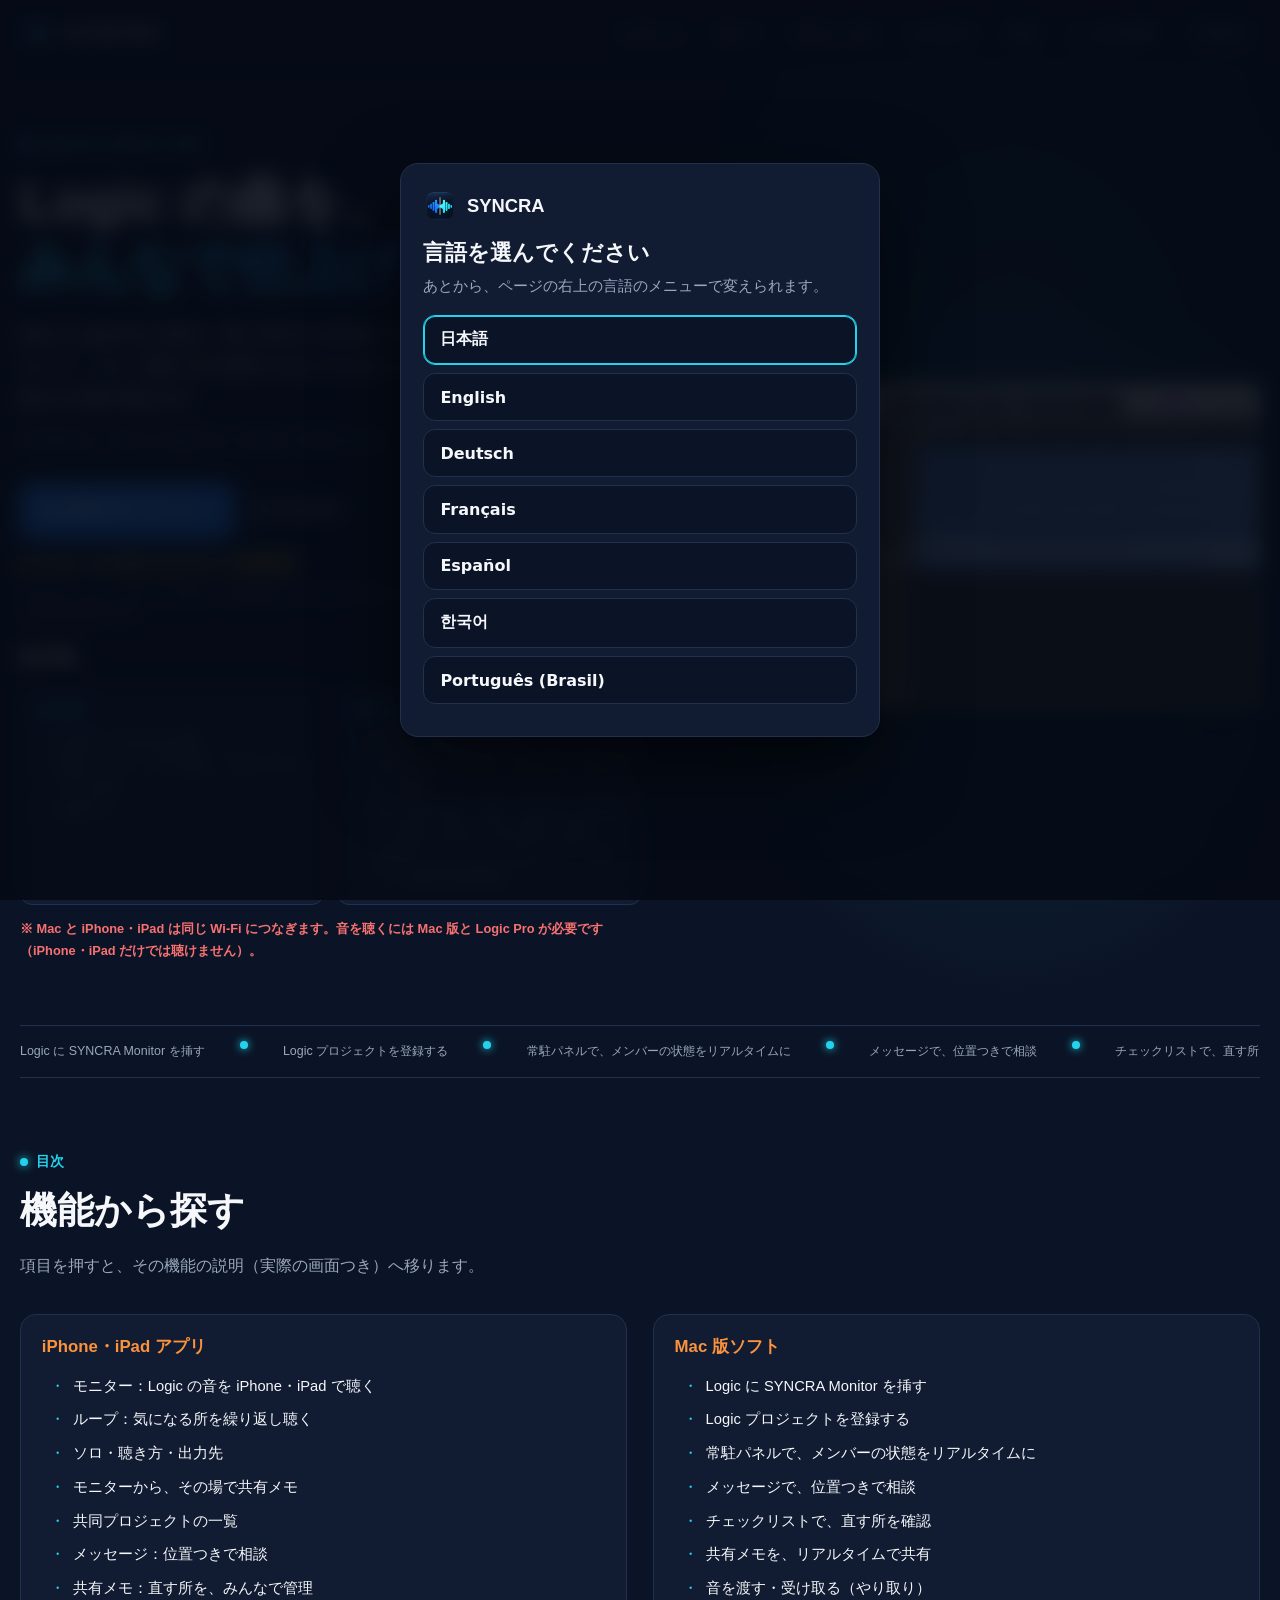
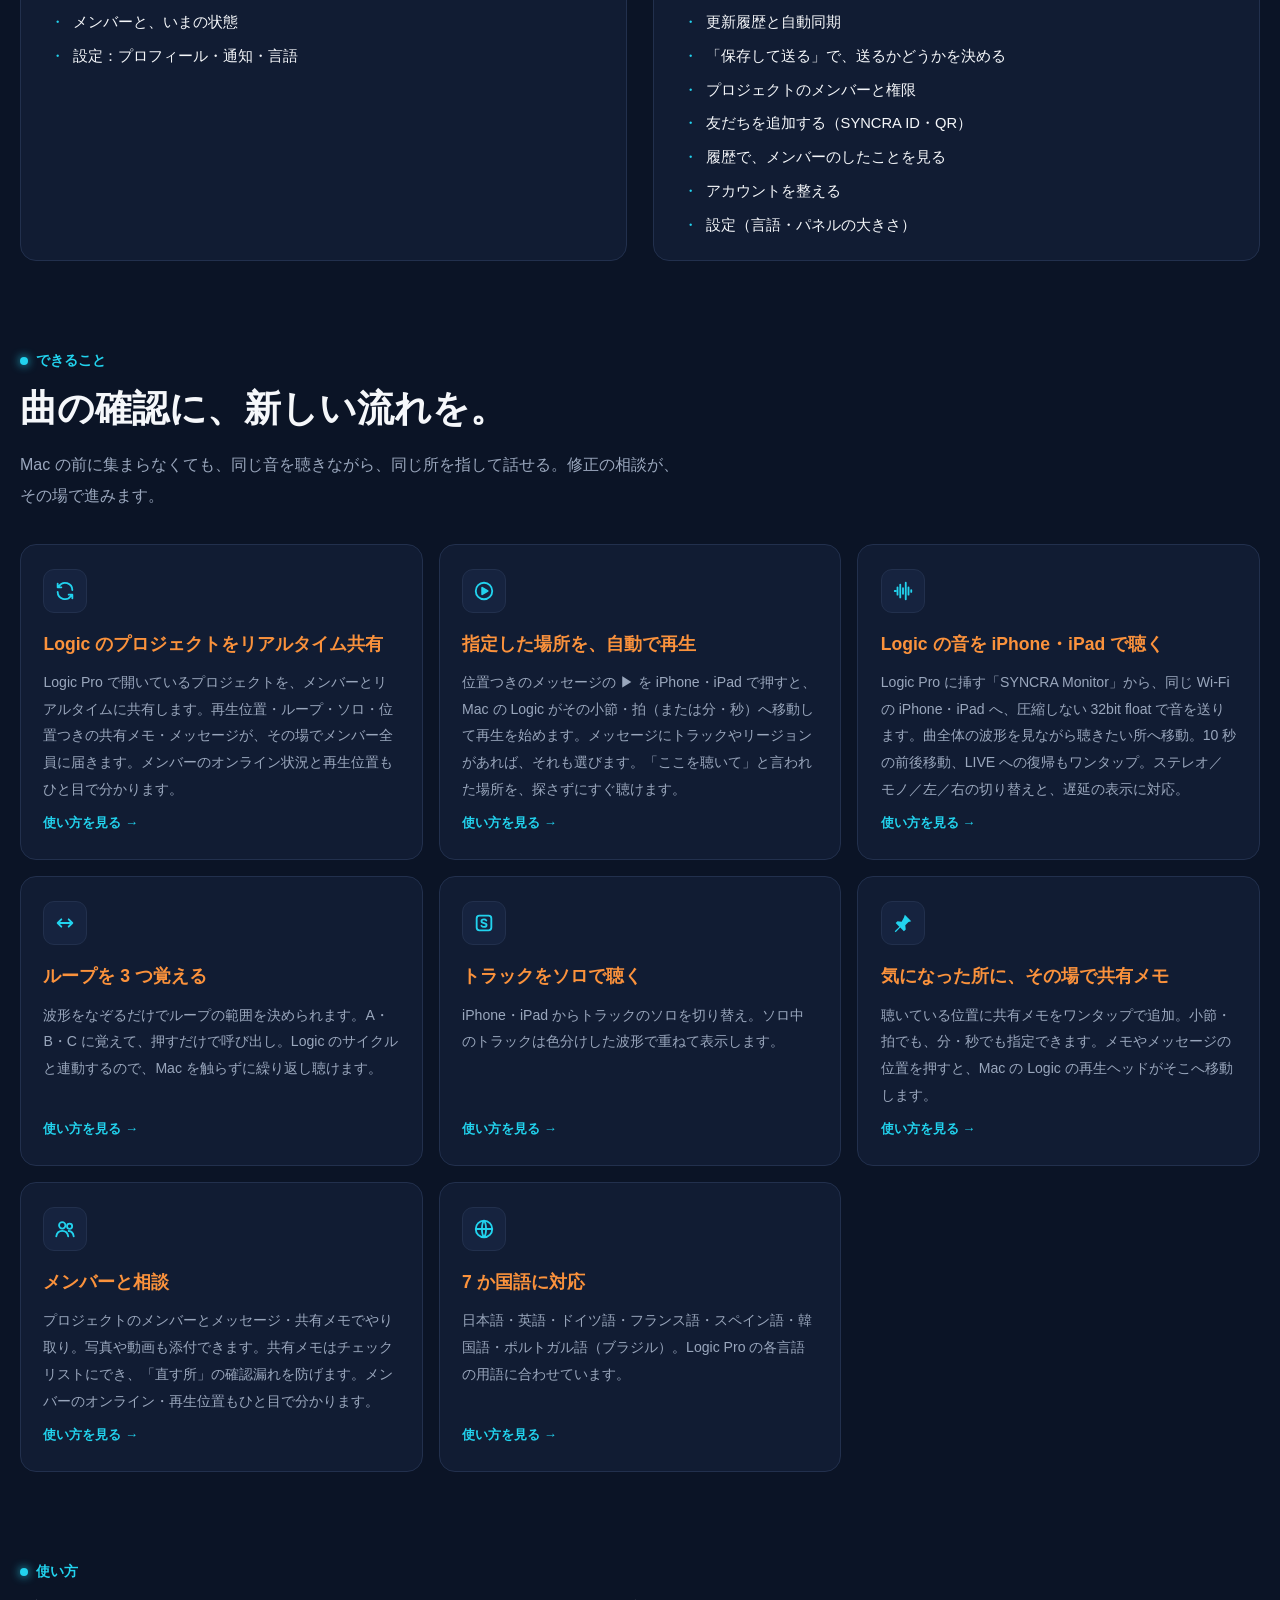
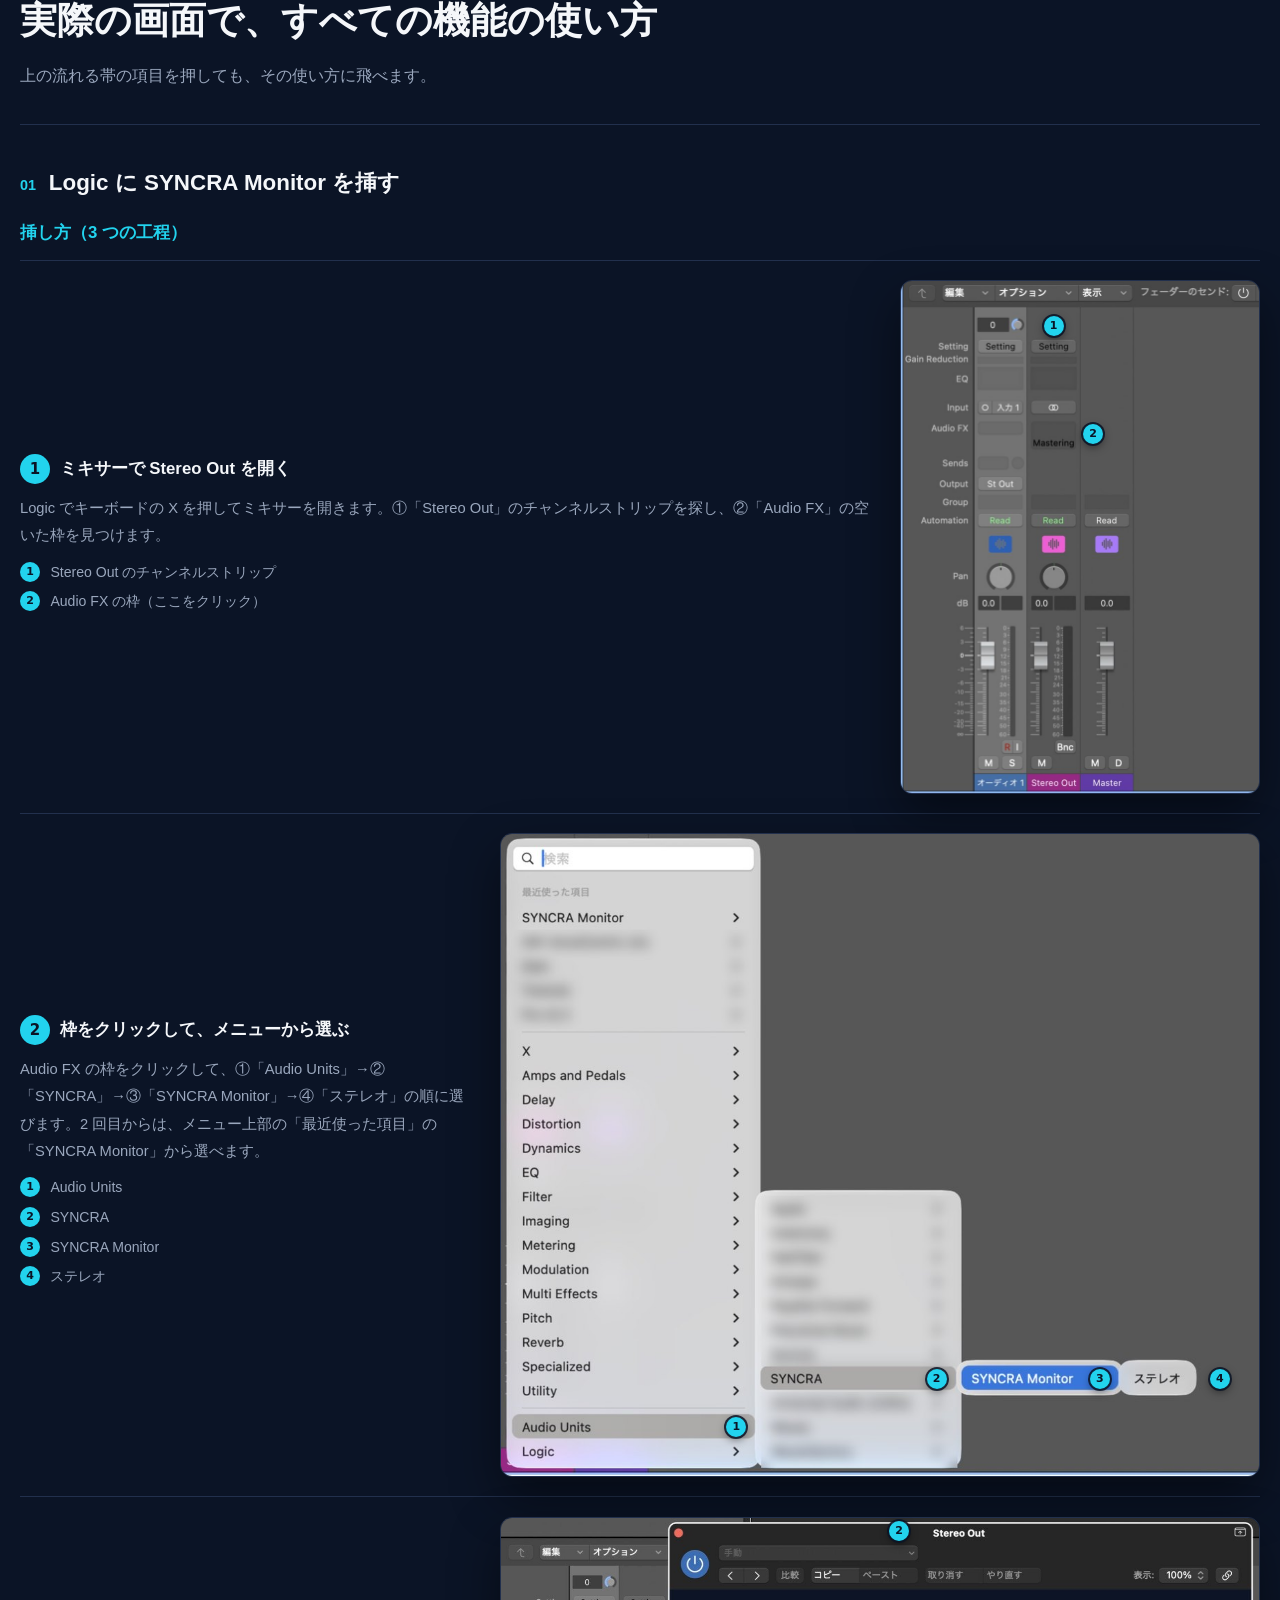
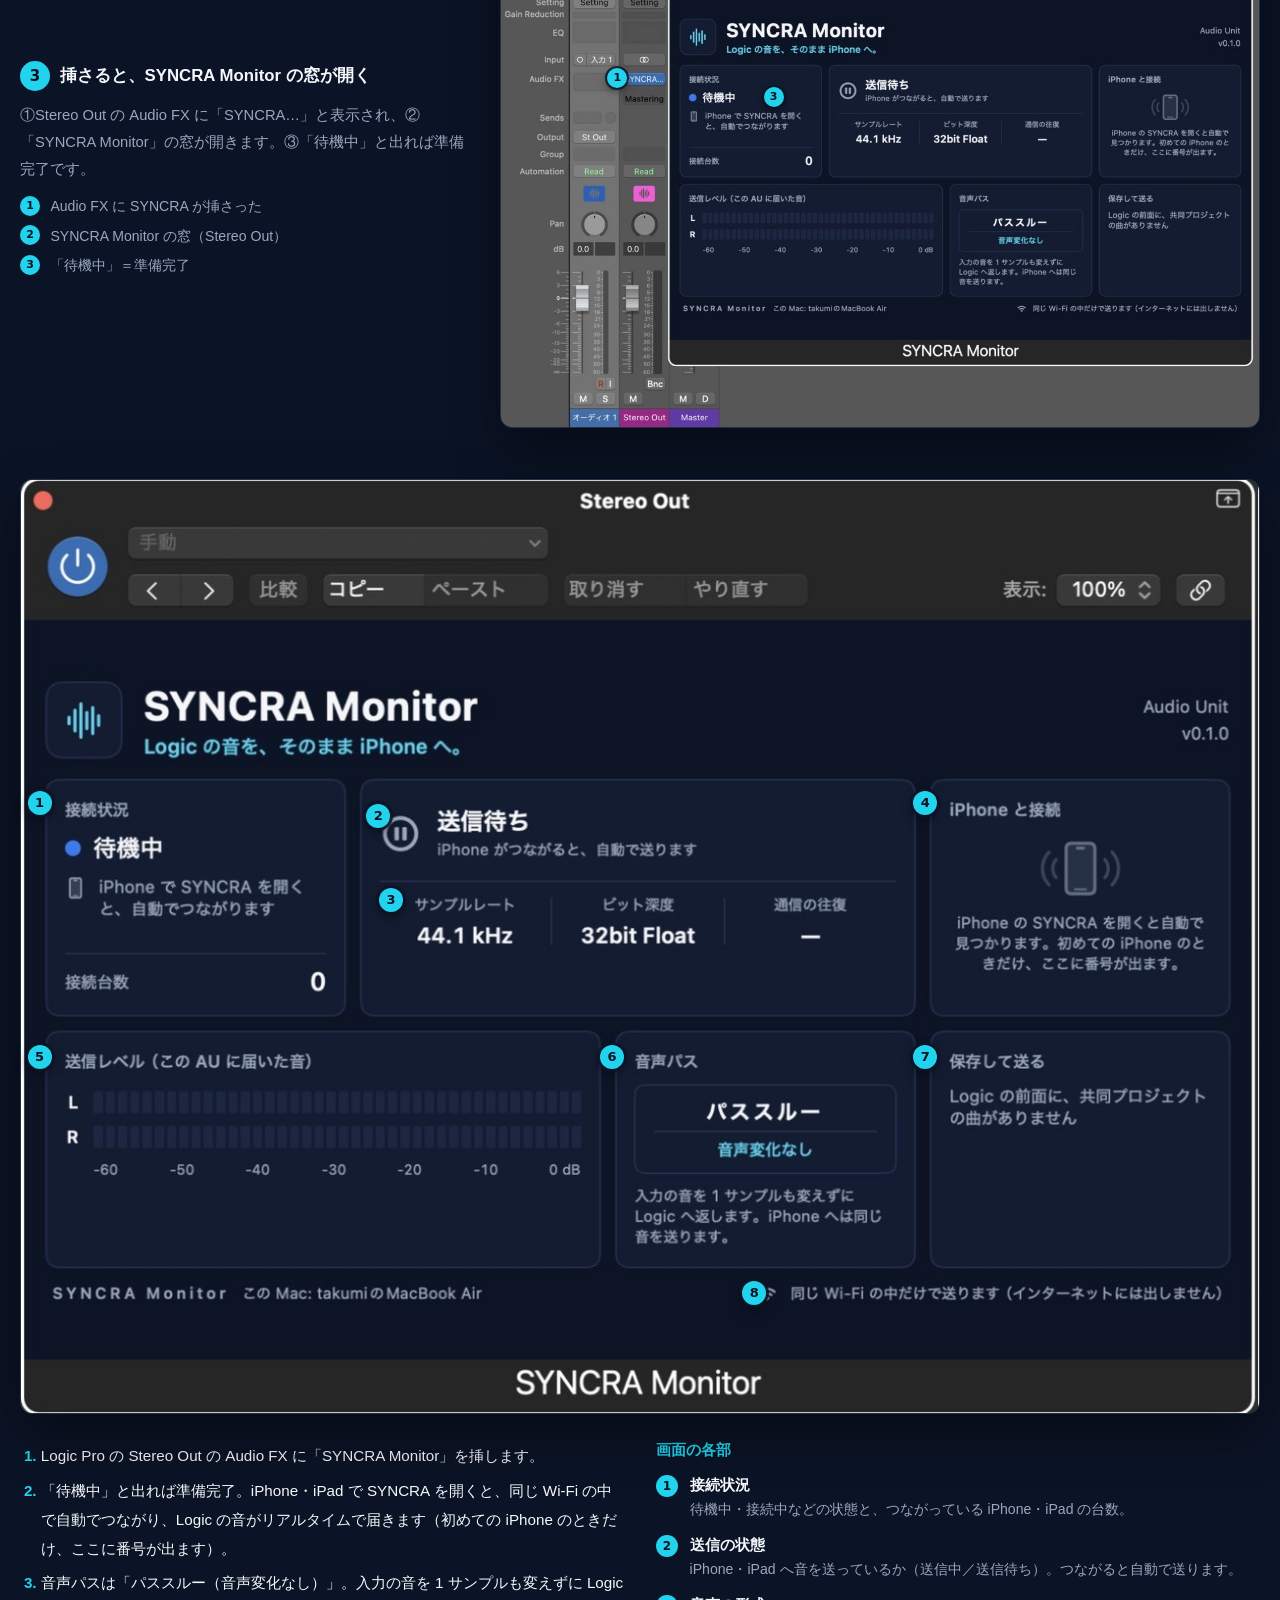
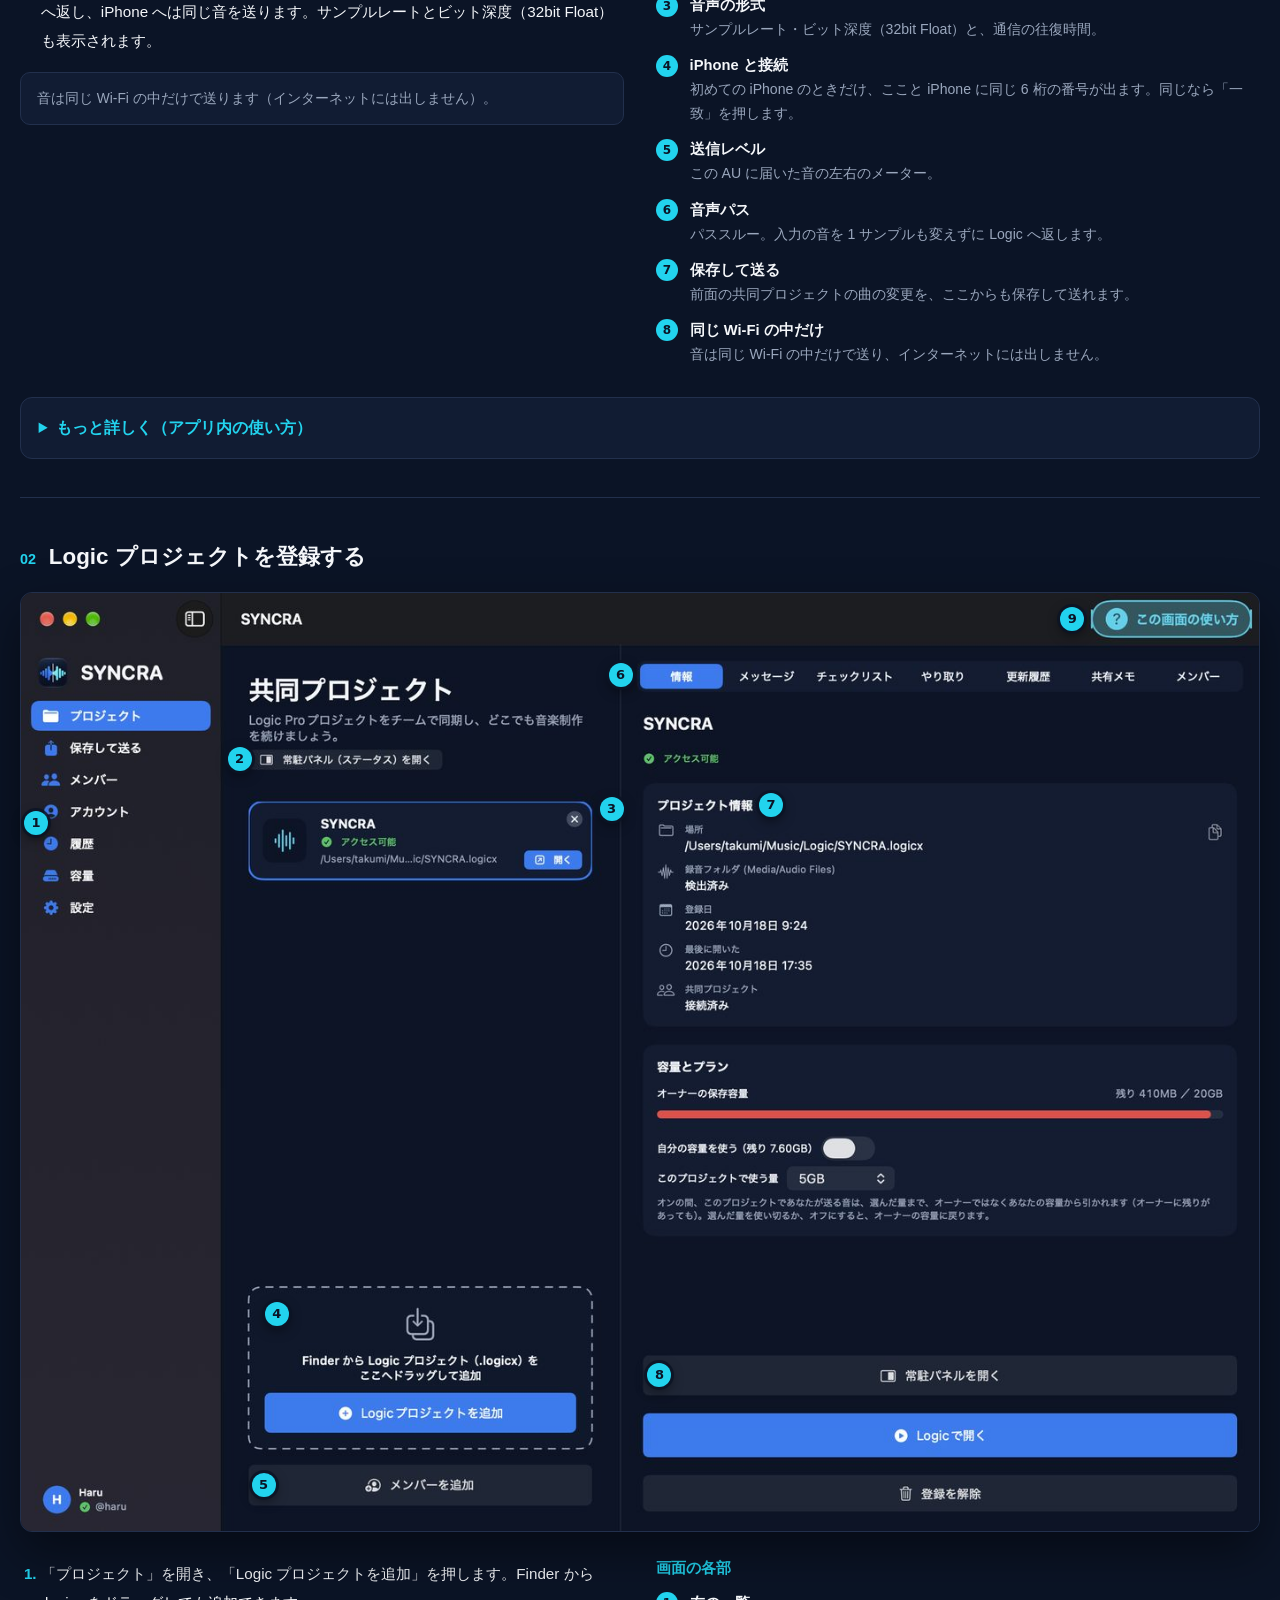
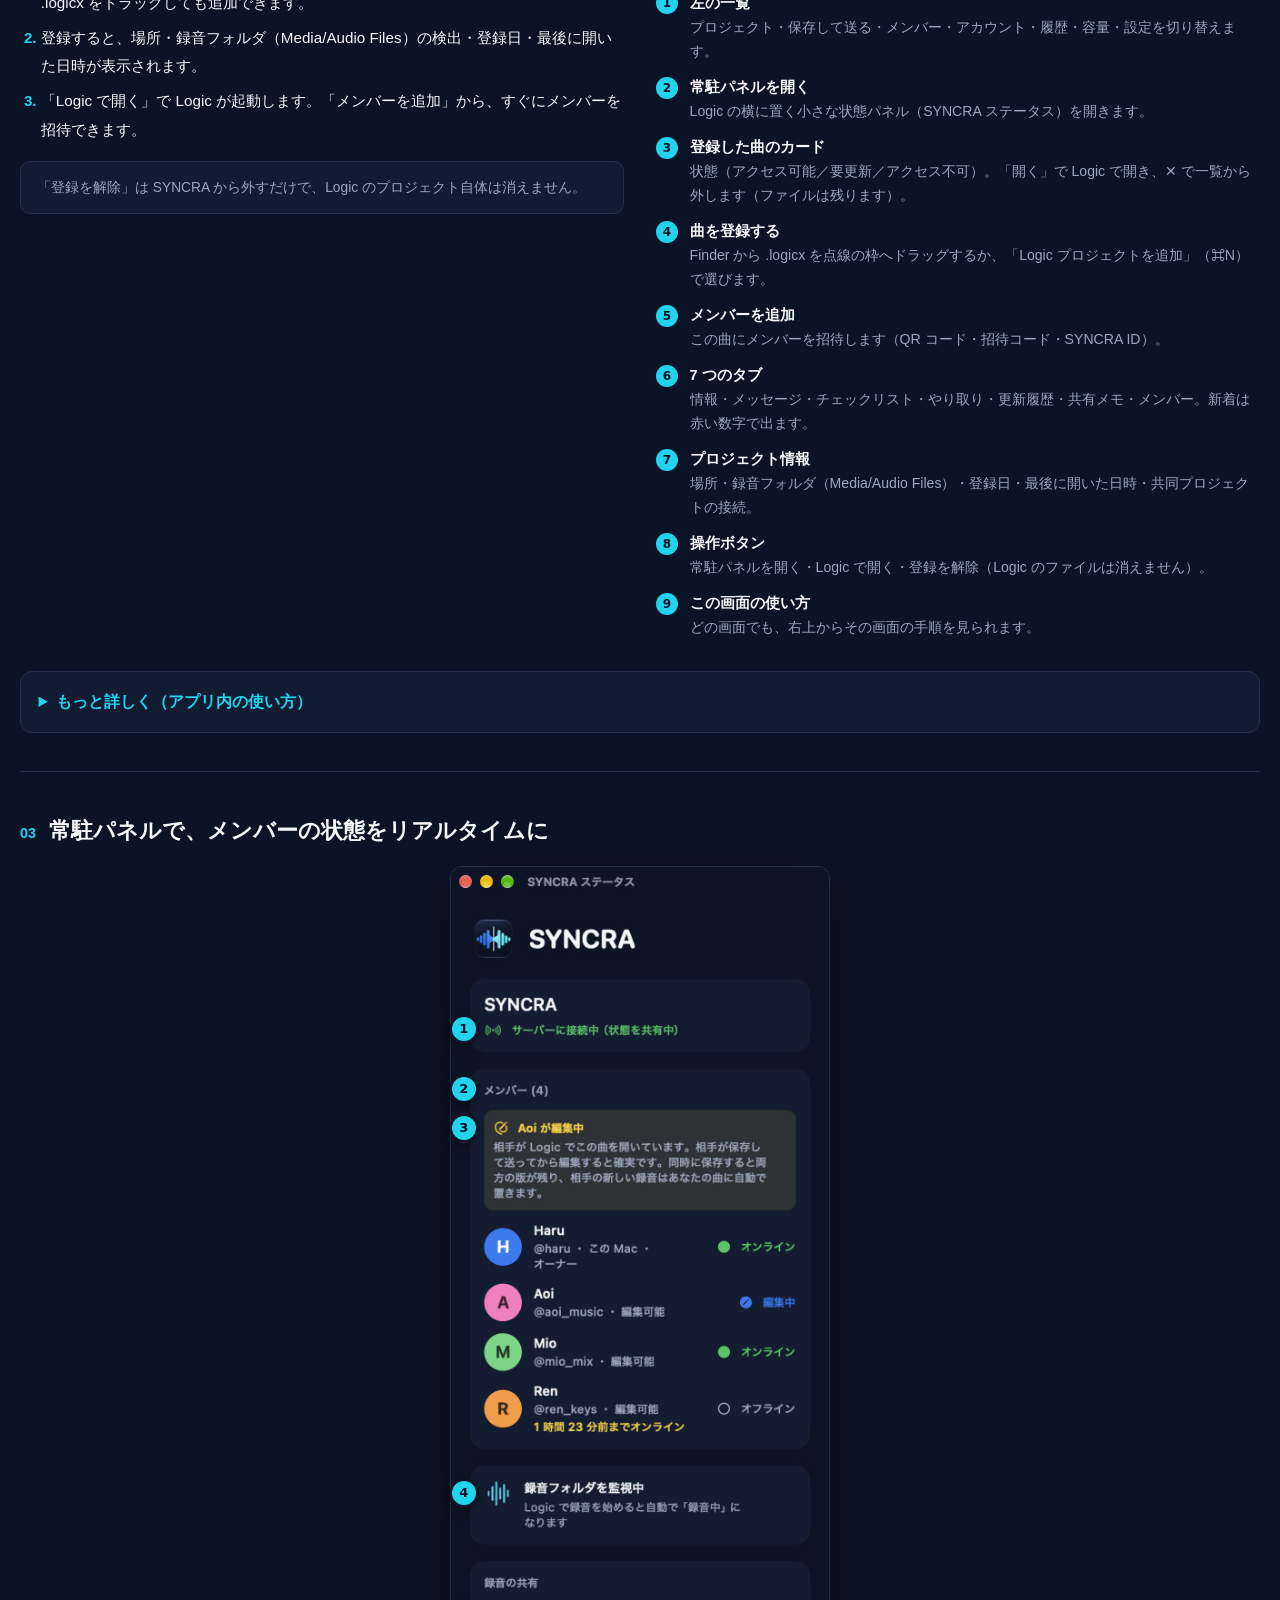
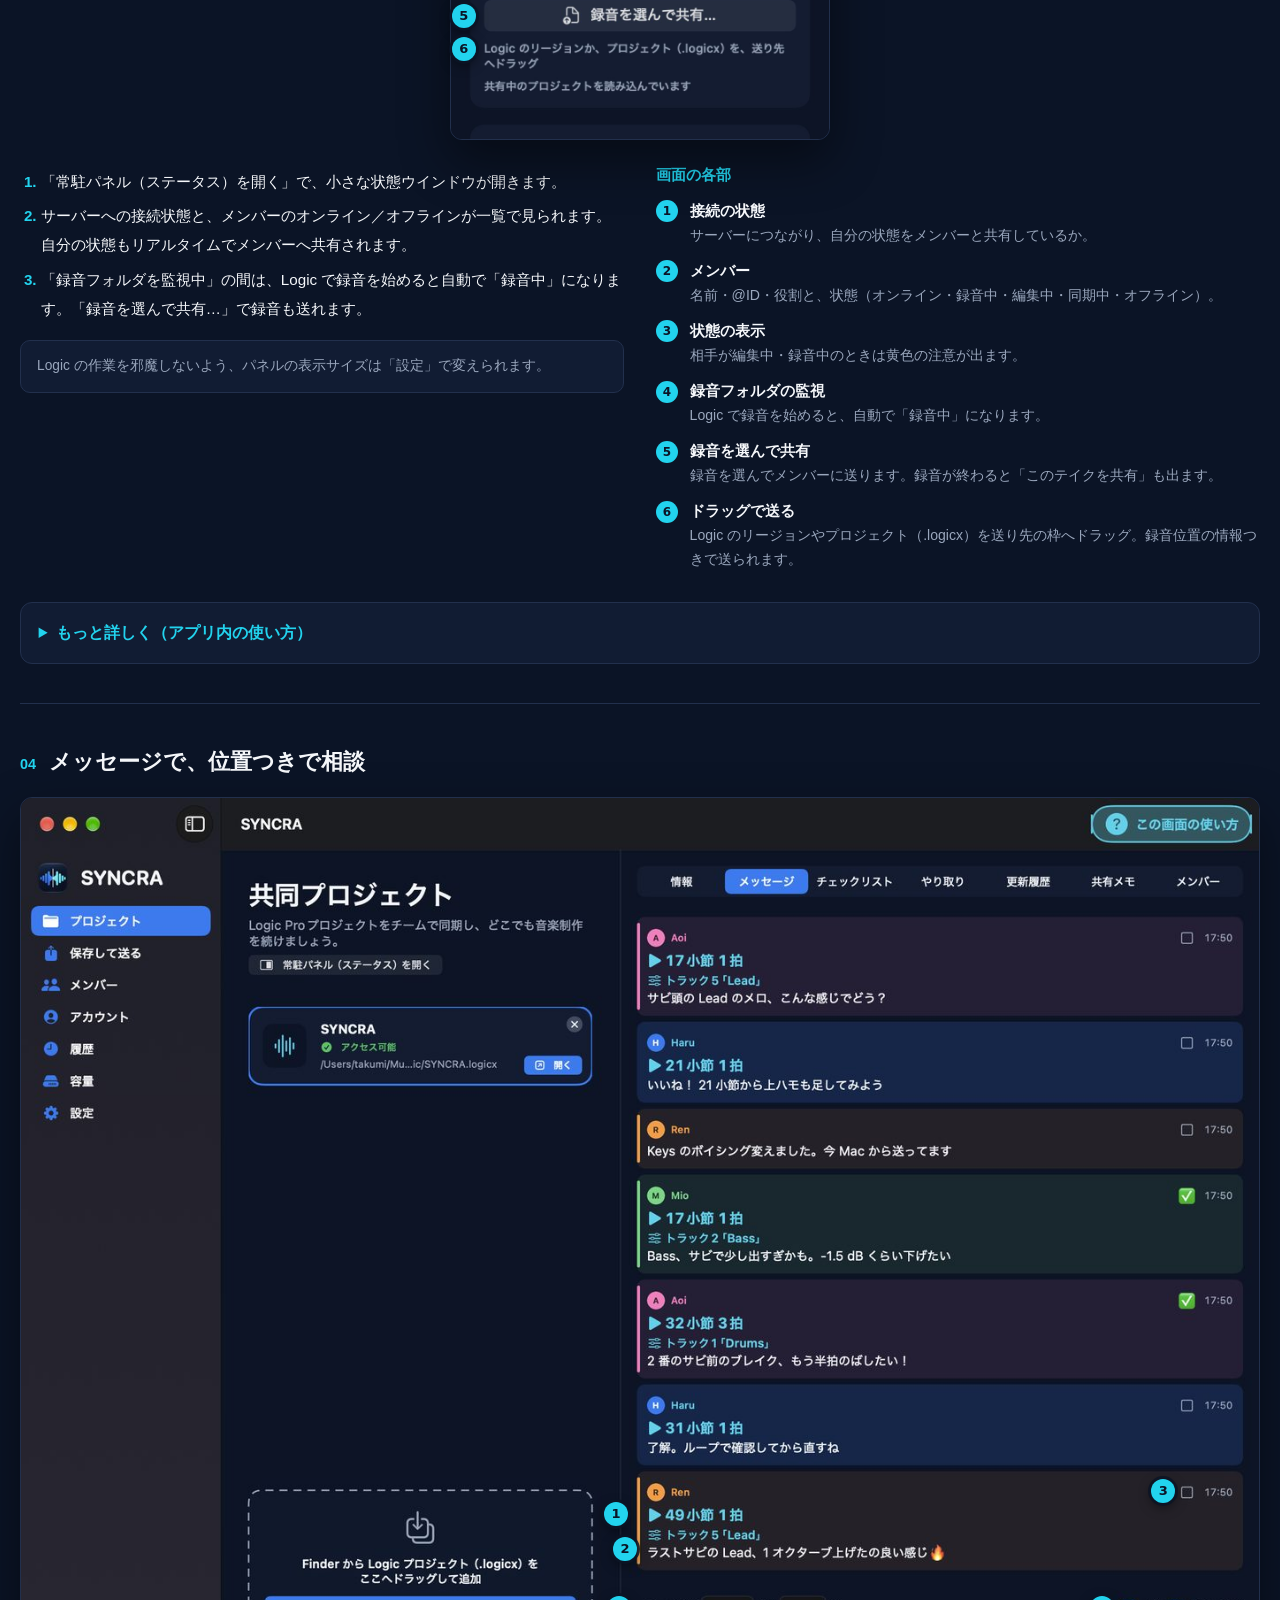
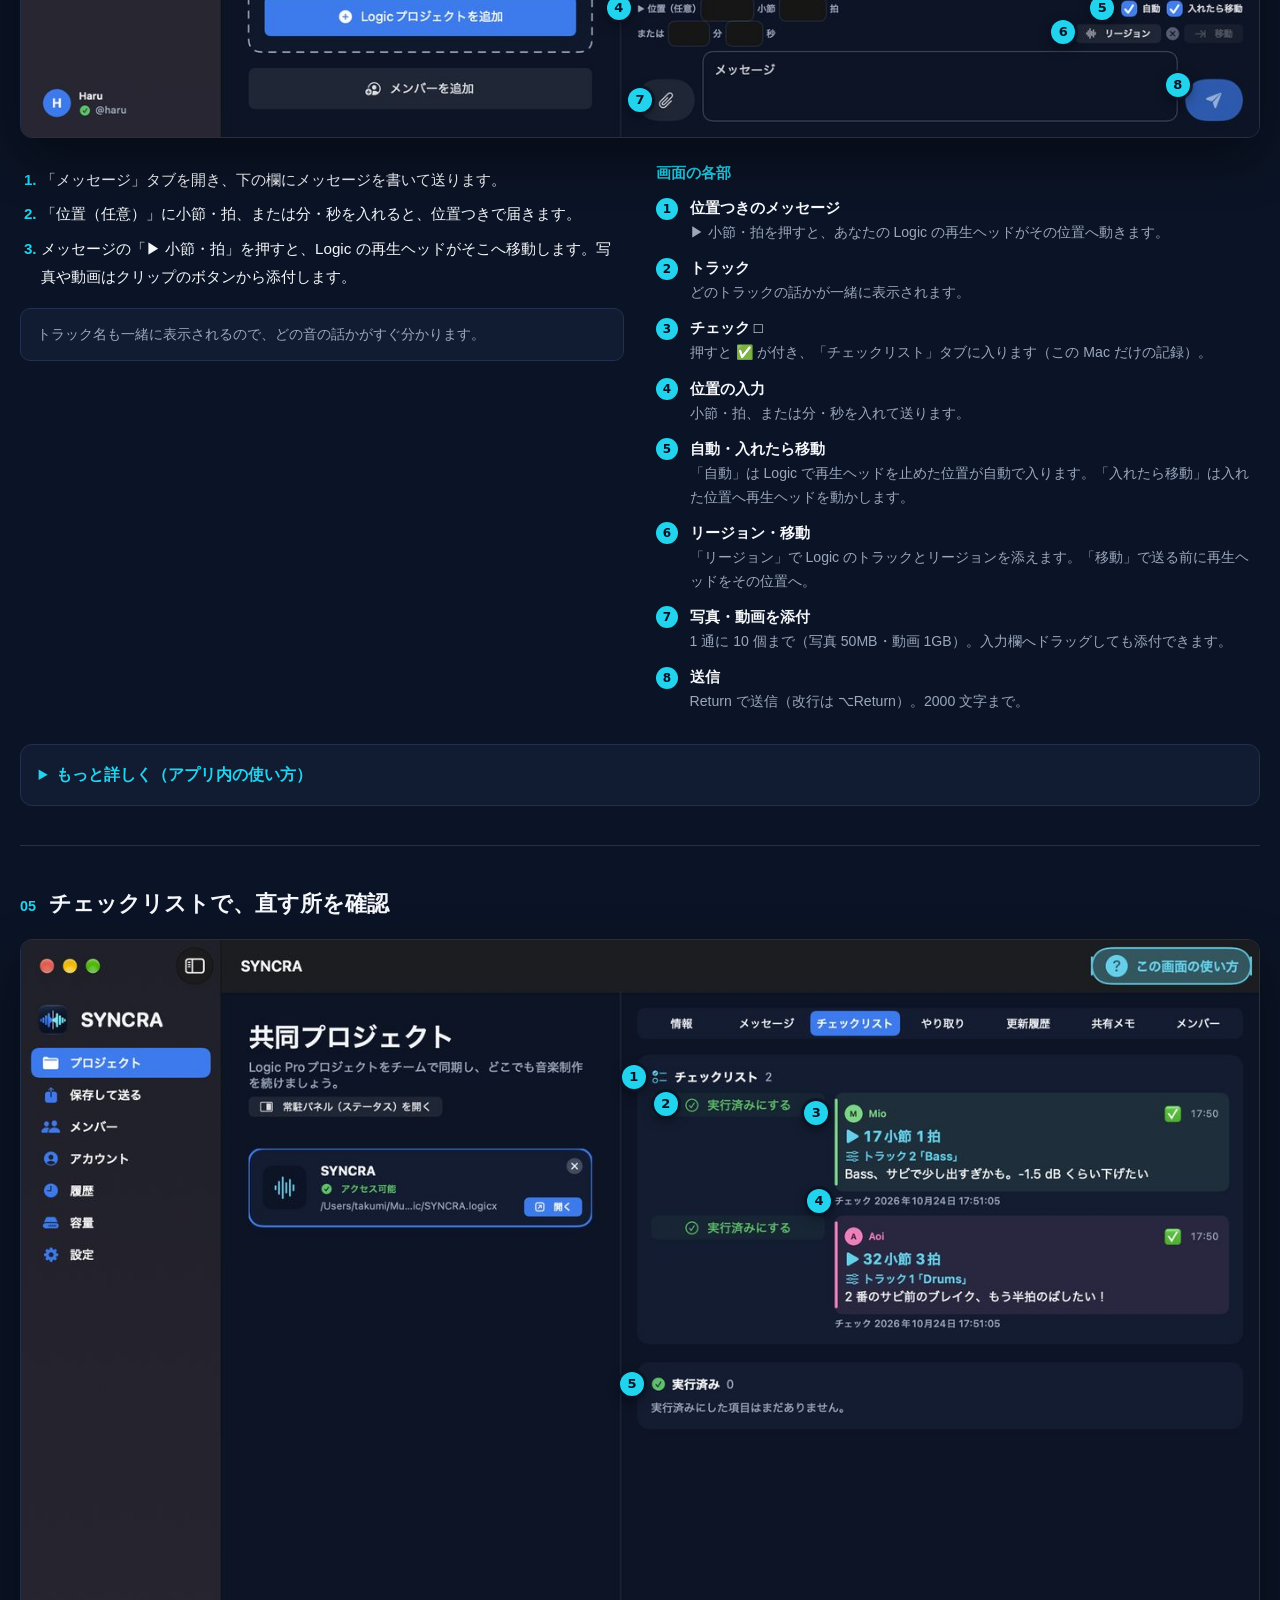
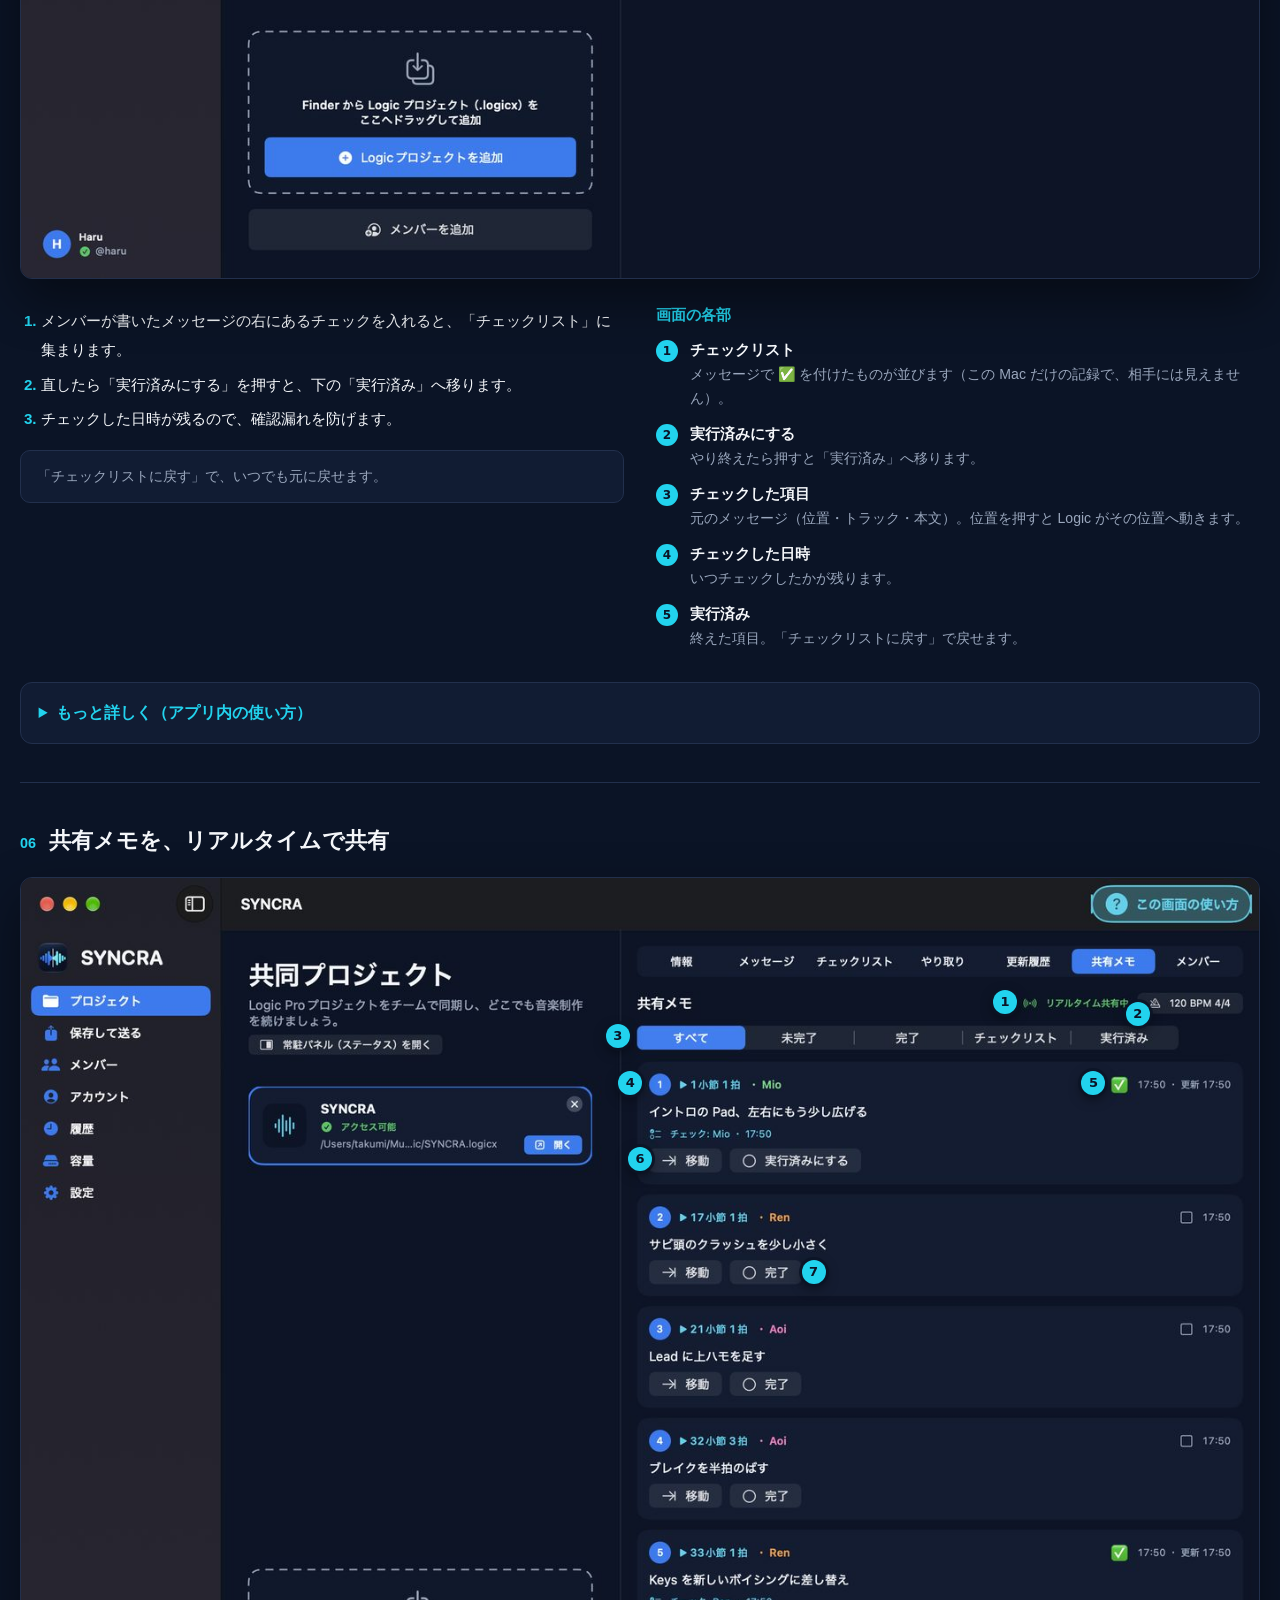
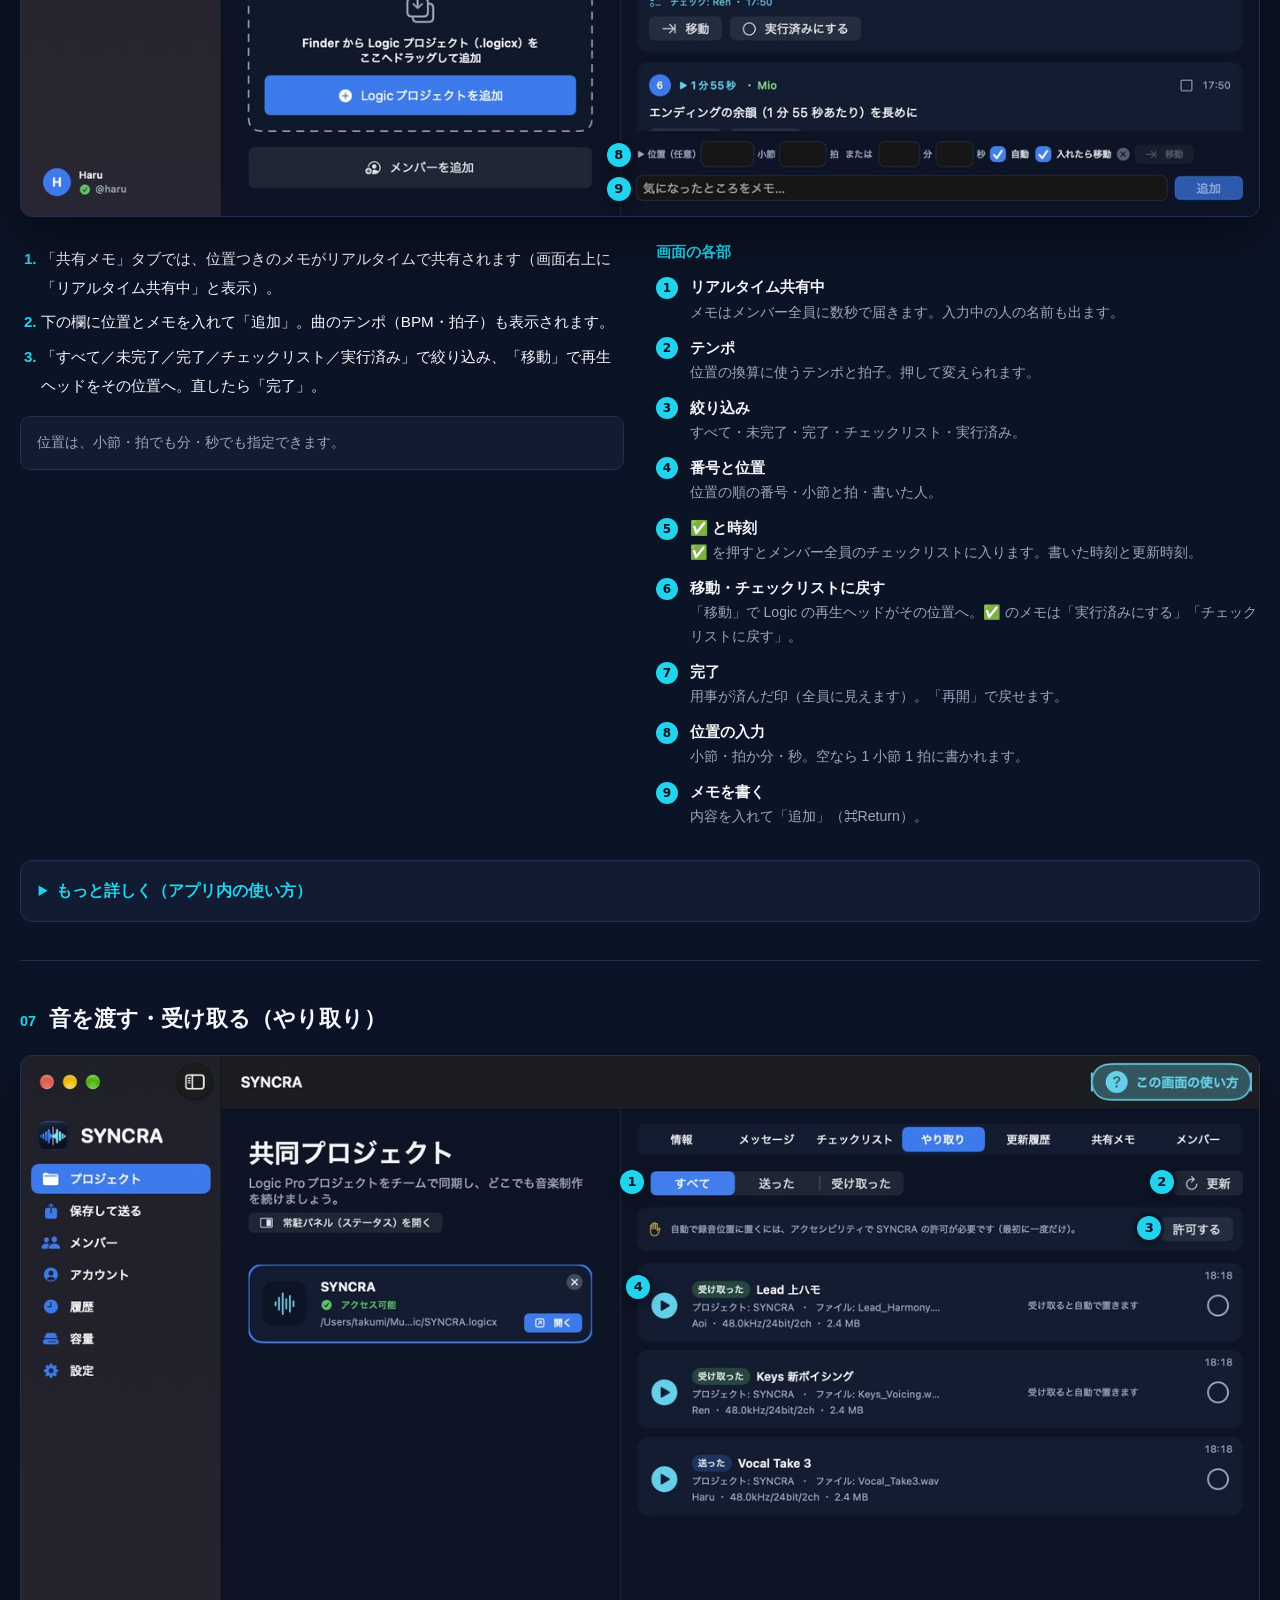
==== commit 12c4bc42: "Mac 0.1.8 (10): download, appcast (signed), version on 7 top pages Co-Authored-By: Claude Opus 5.5 <" ====
--- a/index.html
+++ b/index.html
@@ -1,7 +1,7 @@
 <!doctype html><html lang="ja"><head><meta charset="utf-8"><meta name="viewport" content="width=device-width,initial-scale=1"><title>SYNCRA</title><link rel="stylesheet" href="style.css?v=20261025a"></head><body><main class="home"><link rel="alternate" hreflang="ja" href="https://tak0923.github.io/syncra-site/index.html"><link rel="alternate" hreflang="en" href="https://tak0923.github.io/syncra-site/en/index.html"><link rel="alternate" hreflang="de" href="https://tak0923.github.io/syncra-site/de/index.html"><link rel="alternate" hreflang="fr" href="https://tak0923.github.io/syncra-site/fr/index.html"><link rel="alternate" hreflang="es" href="https://tak0923.github.io/syncra-site/es/index.html"><link rel="alternate" hreflang="ko" href="https://tak0923.github.io/syncra-site/ko/index.html"><link rel="alternate" hreflang="pt-BR" href="https://tak0923.github.io/syncra-site/pt-BR/index.html"><script>document.documentElement.classList.add('js');addEventListener('DOMContentLoaded',function(){var e=document.querySelectorAll('.rv');if(!('IntersectionObserver'in window)){e.forEach(function(x){x.classList.add('in')});return}var o=new IntersectionObserver(function(es){es.forEach(function(x){if(x.isIntersecting){x.target.classList.add('in');o.unobserve(x.target)}})},{threshold:.1});e.forEach(function(x){o.observe(x)});var s=document.querySelector('.shots');if(s&&!matchMedia('(prefers-reduced-motion: reduce)').matches){var im=[].slice.call(s.querySelectorAll('img')),cur=0,last=-1;function pick(){var n;do{n=Math.floor(Math.random()*im.length)}while(im.length>1&&(n===cur||n===last));return n}setInterval(function(){var n=pick();im[cur].classList.remove('on');im[n].classList.add('on');last=cur;cur=n},5000)}document.querySelectorAll('.annw').forEach(function(w){if(w.scrollWidth<=w.clientWidth)return;var p=w.querySelectorAll('.pin'),t=0;p.forEach(function(x){t+=parseFloat(x.style.left)});if(!p.length)return;var c=t/p.length/100*w.scrollWidth;w.scrollLeft=Math.max(0,c-w.clientWidth/2)})});</script><header class="hdr"><a class="logo" href="#top"><img src="img/icon.png" alt="" width="34" height="34">SYNCRA</a>
 <nav><a href="#features" class=hm>できること</a><a href="#usage">使い方</a><a href="#mobile" class=hm>iPhone・iPad</a><a href="#how">はじめかた</a><a href="#pricing" class=hm>料金</a><a href="#faq">よくある質問</a><details class="lang"><summary>日本語 ▾</summary><ul><li><a href="index.html" class="on" hreflang="ja">日本語</a></li><li><a href="en/index.html" class="" hreflang="en">English</a></li><li><a href="de/index.html" class="" hreflang="de">Deutsch</a></li><li><a href="fr/index.html" class="" hreflang="fr">Français</a></li><li><a href="es/index.html" class="" hreflang="es">Español</a></li><li><a href="ko/index.html" class="" hreflang="ko">한국어</a></li><li><a href="pt-BR/index.html" class="" hreflang="pt-BR">Português (BR)</a></li></ul></details></nav></header>
 <section class="hero" id="top"><div class="rv in"><p class="kicker">Logic Pro × iPhone・iPad</p><h1>Logic の曲を、<br><span class="hl">みんなで仕上げる。</span></h1>
-<p class="lead">Mac の Logic Pro の音を、同じ Wi-Fi の iPhone・iPad でリアルタイムに聴ける。ループ・ソロ・位置つきの共有メモもリアルタイムに共有され、確認と修正の相談がその場で進みます。</p><p class="note2">SYNCRA は、Mac の Logic Pro と iPhone・iPad をつなぐ、音楽の共同制作アプリです。</p><div class="ctas"><a class="b1" href="download/SYNCRA-0.1.7-9.zip">Mac 版をダウンロード <span>↓</span></a><a class="b2" href="#how">使い方を見る</a></div><p class="dot">iPhone・iPad 版は App Store で公開準備中</p><p class="hash">Mac 版 0.1.7 (9)・Apple の公証済み・自動更新あり／SHA-256 4f184a4d8371a5194132a71cce0291e4605cca50784680a7c725430aba732872</p><div class="req" id="req"><p class="rqh">動作環境</p><div class="rq"><h4>Mac 版</h4><ul><li>macOS 14 Sonoma 以降</li><li>Apple シリコン（M1 以降）・Intel プロセッサの Mac</li><li>Logic Pro</li></ul></div><div class="rq"><h4>iPhone・iPad 版</h4><ul><li>iOS 17・iPadOS 17 以降</li><li>iPhone XS・XR 以降、iPhone SE（第 2 世代）以降</li><li>iPad（第 6 世代）以降、iPad mini（第 5 世代）以降、iPad Air（第 3 世代）以降、iPad Pro（11 インチ・10.5 インチ、12.9 インチは第 2 世代以降）</li></ul></div><p class="rqn">※ Mac と iPhone・iPad は同じ Wi-Fi につなぎます。音を聴くには Mac 版と Logic Pro が必要です（iPhone・iPad だけでは聴けません）。</p></div></div>
+<p class="lead">Mac の Logic Pro の音を、同じ Wi-Fi の iPhone・iPad でリアルタイムに聴ける。ループ・ソロ・位置つきの共有メモもリアルタイムに共有され、確認と修正の相談がその場で進みます。</p><p class="note2">SYNCRA は、Mac の Logic Pro と iPhone・iPad をつなぐ、音楽の共同制作アプリです。</p><div class="ctas"><a class="b1" href="download/SYNCRA-0.1.8-10.zip">Mac 版をダウンロード <span>↓</span></a><a class="b2" href="#how">使い方を見る</a></div><p class="dot">iPhone・iPad 版は App Store で公開準備中</p><p class="hash">Mac 版 0.1.8 (10)・Apple の公証済み・自動更新あり／SHA-256 757c37cf8b6f317781e526c8236876216cd21c77a262f0041489aea85270f01d</p><div class="req" id="req"><p class="rqh">動作環境</p><div class="rq"><h4>Mac 版</h4><ul><li>macOS 14 Sonoma 以降</li><li>Apple シリコン（M1 以降）・Intel プロセッサの Mac</li><li>Logic Pro</li></ul></div><div class="rq"><h4>iPhone・iPad 版</h4><ul><li>iOS 17・iPadOS 17 以降</li><li>iPhone XS・XR 以降、iPhone SE（第 2 世代）以降</li><li>iPad（第 6 世代）以降、iPad mini（第 5 世代）以降、iPad Air（第 3 世代）以降、iPad Pro（11 インチ・10.5 インチ、12.9 インチは第 2 世代以降）</li></ul></div><p class="rqn">※ Mac と iPhone・iPad は同じ Wi-Fi につなぎます。音を聴くには Mac 版と Logic Pro が必要です（iPhone・iPad だけでは聴けません）。</p></div></div>
 <div class="shots rv in"><img src="img/m_logic.jpg" width="1400" height="806" alt="" class="on"><img src="img/m_monitor.jpg" width="1263" height="952" alt="" class="" loading=lazy><img src="img/m_messages_ja.jpg" width="1400" height="1061" alt="" class="" loading=lazy><img src="img/m_notes_ja.jpg" width="1400" height="1061" alt="" class="" loading=lazy><img src="img/m_members_ja.jpg" width="1400" height="1061" alt="" class="" loading=lazy><img src="img/m_history_ja.jpg" width="1400" height="1061" alt="" class="" loading=lazy><img src="img/m_info_ja.jpg" width="1400" height="1061" alt="" class="" loading=lazy></div></section>
 <div class="strip"><div class="t"><a href="#u1">Logic に SYNCRA Monitor を挿す</a><i></i><a href="#u2">Logic プロジェクトを登録する</a><i></i><a href="#u3">常駐パネルで、メンバーの状態をリアルタイムに</a><i></i><a href="#u4">メッセージで、位置つきで相談</a><i></i><a href="#u5">チェックリストで、直す所を確認</a><i></i><a href="#u6">共有メモを、リアルタイムで共有</a><i></i><a href="#u7">音を渡す・受け取る（やり取り）</a><i></i><a href="#u8">更新履歴と自動同期</a><i></i><a href="#u9">「保存して送る」で、送るかどうかを決める</a><i></i><a href="#u10">プロジェクトのメンバーと権限</a><i></i><a href="#u11">友だちを追加する（SYNCRA ID・QR）</a><i></i><a href="#u12">履歴で、メンバーのしたことを見る</a><i></i><a href="#u13">アカウントを整える</a><i></i><a href="#u14">設定（言語・パネルの大きさ）</a><i></i><a href="#u1">Logic に SYNCRA Monitor を挿す</a><i></i><a href="#u2">Logic プロジェクトを登録する</a><i></i><a href="#u3">常駐パネルで、メンバーの状態をリアルタイムに</a><i></i><a href="#u4">メッセージで、位置つきで相談</a><i></i><a href="#u5">チェックリストで、直す所を確認</a><i></i><a href="#u6">共有メモを、リアルタイムで共有</a><i></i><a href="#u7">音を渡す・受け取る（やり取り）</a><i></i><a href="#u8">更新履歴と自動同期</a><i></i><a href="#u9">「保存して送る」で、送るかどうかを決める</a><i></i><a href="#u10">プロジェクトのメンバーと権限</a><i></i><a href="#u11">友だちを追加する（SYNCRA ID・QR）</a><i></i><a href="#u12">履歴で、メンバーのしたことを見る</a><i></i><a href="#u13">アカウントを整える</a><i></i><a href="#u14">設定（言語・パネルの大きさ）</a><i></i></div></div>
 <section class="sec ftoc" id="toc"><p class="kicker rv">目次</p><h2 class="rv">機能から探す</h2><p class="desc rv">項目を押すと、その機能の説明（実際の画面つき）へ移ります。</p><div class="cols"><div class="col rv"><h3>iPhone・iPad アプリ</h3><ul><li><a class="ft" href="#i1"><span>モニター：Logic の音を iPhone・iPad で聴く</span></a></li><li><a class="ft" href="#i2"><span>ループ：気になる所を繰り返し聴く</span></a></li><li><a class="ft" href="#i3"><span>ソロ・聴き方・出力先</span></a></li><li><a class="ft" href="#i4"><span>モニターから、その場で共有メモ</span></a></li><li><a class="ft" href="#i5"><span>共同プロジェクトの一覧</span></a></li><li><a class="ft" href="#i6"><span>メッセージ：位置つきで相談</span></a></li><li><a class="ft" href="#i7"><span>共有メモ：直す所を、みんなで管理</span></a></li><li><a class="ft" href="#i8"><span>メンバーと、いまの状態</span></a></li><li><a class="ft" href="#i9"><span>設定：プロフィール・通知・言語</span></a></li></ul></div><div class="col rv"><h3>Mac 版ソフト</h3><ul><li><a class="ft" href="#u1"><span>Logic に SYNCRA Monitor を挿す</span></a></li><li><a class="ft" href="#u2"><span>Logic プロジェクトを登録する</span></a></li><li><a class="ft" href="#u3"><span>常駐パネルで、メンバーの状態をリアルタイムに</span></a></li><li><a class="ft" href="#u4"><span>メッセージで、位置つきで相談</span></a></li><li><a class="ft" href="#u5"><span>チェックリストで、直す所を確認</span></a></li><li><a class="ft" href="#u6"><span>共有メモを、リアルタイムで共有</span></a></li><li><a class="ft" href="#u7"><span>音を渡す・受け取る（やり取り）</span></a></li><li><a class="ft" href="#u8"><span>更新履歴と自動同期</span></a></li><li><a class="ft" href="#u9"><span>「保存して送る」で、送るかどうかを決める</span></a></li><li><a class="ft" href="#u10"><span>プロジェクトのメンバーと権限</span></a></li><li><a class="ft" href="#u11"><span>友だちを追加する（SYNCRA ID・QR）</span></a></li><li><a class="ft" href="#u12"><span>履歴で、メンバーのしたことを見る</span></a></li><li><a class="ft" href="#u13"><span>アカウントを整える</span></a></li><li><a class="ft" href="#u14"><span>設定（言語・パネルの大きさ）</span></a></li></ul></div></div></section><section class="sec" id="features"><p class="kicker rv">できること</p><h2 class="rv">曲の確認に、新しい流れを。</h2><p class="desc rv">Mac の前に集まらなくても、同じ音を聴きながら、同じ所を指して話せる。修正の相談が、その場で進みます。</p><div class="cards"><a class="fc rv" href="#u8"><div class="ic"><svg viewBox="0 0 24 24" fill="none" stroke="currentColor" stroke-width="2" stroke-linecap="round" stroke-linejoin="round"><path d="M20 11a8 8 0 0 0-14.5-4.5L4 8M4 4v4h4M4 13a8 8 0 0 0 14.5 4.5L20 16M20 20v-4h-4"/></svg></div><h3>Logic のプロジェクトをリアルタイム共有</h3><p>Logic Pro で開いているプロジェクトを、メンバーとリアルタイムに共有します。再生位置・ループ・ソロ・位置つきの共有メモ・メッセージが、その場でメンバー全員に届きます。メンバーのオンライン状況と再生位置もひと目で分かります。</p><span class="go">使い方を見る →</span></a><a class="fc rv" href="#i6"><div class="ic"><svg viewBox="0 0 24 24" fill="none" stroke="currentColor" stroke-width="2" stroke-linejoin="round"><circle cx="12" cy="12" r="9"/><path d="M10 8.5v7l6-3.5z" fill="currentColor"/></svg></div><h3>指定した場所を、自動で再生</h3><p>位置つきのメッセージの ▶ を iPhone・iPad で押すと、Mac の Logic がその小節・拍（または分・秒）へ移動して再生を始めます。メッセージにトラックやリージョンがあれば、それも選びます。「ここを聴いて」と言われた場所を、探さずにすぐ聴けます。</p><span class="go">使い方を見る →</span></a><a class="fc rv" href="#i1"><div class="ic"><svg viewBox="0 0 24 24" fill="none" stroke="currentColor" stroke-width="2" stroke-linecap="round"><path d="M3 12h1M6 8v8M9 5v14M12 9v6M15 3v18M18 8v8M21 11v2"/></svg></div><h3>Logic の音を iPhone・iPad で聴く</h3><p>Logic Pro に挿す「SYNCRA Monitor」から、同じ Wi-Fi の iPhone・iPad へ、圧縮しない 32bit float で音を送ります。曲全体の波形を見ながら聴きたい所へ移動。10 秒の前後移動、LIVE への復帰もワンタップ。ステレオ／モノ／左／右の切り替えと、遅延の表示に対応。</p><span class="go">使い方を見る →</span></a><a class="fc rv" href="#i2"><div class="ic"><svg viewBox="0 0 24 24" fill="none" stroke="currentColor" stroke-width="2" stroke-linecap="round" stroke-linejoin="round"><path d="M4 12h16M8 8l-4 4 4 4M16 8l4 4-4 4"/></svg></div><h3>ループを 3 つ覚える</h3><p>波形をなぞるだけでループの範囲を決められます。A・B・C に覚えて、押すだけで呼び出し。Logic のサイクルと連動するので、Mac を触らずに繰り返し聴けます。</p><span class="go">使い方を見る →</span></a><a class="fc rv" href="#i3"><div class="ic"><svg viewBox="0 0 24 24" fill="none" stroke="currentColor" stroke-width="2"><rect x="4" y="4" width="16" height="16" rx="3"/><path d="M14.5 9.2c-.6-.8-1.5-1.2-2.5-1.2-1.7 0-2.8.9-2.8 2.1 0 2.8 5.6 1.4 5.6 4.1 0 1.3-1.2 2.1-2.8 2.1-1.2 0-2.2-.5-2.8-1.4" stroke-linecap="round"/></svg></div><h3>トラックをソロで聴く</h3><p>iPhone・iPad からトラックのソロを切り替え。ソロ中のトラックは色分けした波形で重ねて表示します。</p><span class="go">使い方を見る →</span></a><a class="fc rv" href="#i4"><div class="ic"><svg viewBox="0 0 24 24" fill="currentColor"><path d="M14 3l7 7-3 1-3.5 3.5.5 4.5-2 2-4-4-5 5-1-1 5-5-4-4 2-2 4.5.5L13 6z"/></svg></div><h3>気になった所に、その場で共有メモ</h3><p>聴いている位置に共有メモをワンタップで追加。小節・拍でも、分・秒でも指定できます。メモやメッセージの位置を押すと、Mac の Logic の再生ヘッドがそこへ移動します。</p><span class="go">使い方を見る →</span></a><a class="fc rv" href="#u4"><div class="ic"><svg viewBox="0 0 24 24" fill="none" stroke="currentColor" stroke-width="2" stroke-linecap="round"><circle cx="9" cy="8" r="3.5"/><path d="M2.5 20c.5-3.5 3-6 6.5-6s6 2.5 6.5 6"/><circle cx="17" cy="9" r="2.8"/><path d="M16 14.2c3 .2 5 2.4 5.5 5.8"/></svg></div><h3>メンバーと相談</h3><p>プロジェクトのメンバーとメッセージ・共有メモでやり取り。写真や動画も添付できます。共有メモはチェックリストにでき、「直す所」の確認漏れを防げます。メンバーのオンライン・再生位置もひと目で分かります。</p><span class="go">使い方を見る →</span></a><a class="fc rv" href="#u14"><div class="ic"><svg viewBox="0 0 24 24" fill="none" stroke="currentColor" stroke-width="2"><circle cx="12" cy="12" r="9"/><path d="M3 12h18M12 3c3 3.5 3 14.5 0 18M12 3c-3 3.5-3 14.5 0 18"/></svg></div><h3>7 か国語に対応</h3><p>日本語・英語・ドイツ語・フランス語・スペイン語・韓国語・ポルトガル語（ブラジル）。Logic Pro の各言語の用語に合わせています。</p><span class="go">使い方を見る →</span></a></div></section>
@@ -13,7 +13,7 @@
 <div class="pc rv"><div class="lb">Mac · iPhone · 1 project</div><h3>シングルパス</h3><div class="pr">1,200 円<small> / 20 日（税込）</small></div><div class="fine" style="margin-top:.3rem">1 回の購入で 1 プロジェクト・自動更新なし・Mac 版と iPhone・iPad 版</div><ul><li>1 つのプロジェクトのすべての機能（Mac 版。iPhone・iPad ではその曲のモニター・共有メモ・再生ヘッドの操作）</li><li>保存 5GB</li><li>同じプロジェクトにもう 1 つ使うと 20 日延長</li></ul></div>
 <div class="pc rv"><div class="lb">iPhone · iPad</div><h3>モニタープラン</h3><div class="pr">300 円<small> / 月（税込）</small></div><div class="fine" style="margin-top:.3rem">年額 3,000 円（税込）・iPhone・iPad の App 内課金のみ</div><ul><li>携帯専用モニター</li><li>自分の Mac のモニター（iPhone・iPad・どの曲でも）</li></ul><p class="fine">このプランだけでは共同プロジェクトに参加できません。</p></div></div>
 <p class="fine rv">Mac 版の有料プランはアプリの中で購入します（決済は Paddle が行います）。解約すると次回以降の更新の課金が止まります。 <a href="refund.html">返金の方針</a> · <a href="tokushoho.html">特定商取引法に基づく表記</a></p></section>
-<section class="cta"><img class="rv" src="img/icon.png" alt=""><p class="kicker rv" style="justify-content:center">はじめる</p><h2 class="rv">次の一曲を、みんなで仕上げよう。</h2><p class="rv">Mac 版は今すぐダウンロードできます。<br>動作環境：macOS 14 以降・Logic Pro／iOS・iPadOS 17 以降</p><div class="btns rv"><a class="b1" href="download/SYNCRA-0.1.7-9.zip">Mac 版をダウンロード <span>↓</span></a><span class="b1 off">App Store — 公開準備中</span></div></section>
+<section class="cta"><img class="rv" src="img/icon.png" alt=""><p class="kicker rv" style="justify-content:center">はじめる</p><h2 class="rv">次の一曲を、みんなで仕上げよう。</h2><p class="rv">Mac 版は今すぐダウンロードできます。<br>動作環境：macOS 14 以降・Logic Pro／iOS・iPadOS 17 以降</p><div class="btns rv"><a class="b1" href="download/SYNCRA-0.1.8-10.zip">Mac 版をダウンロード <span>↓</span></a><span class="b1 off">App Store — 公開準備中</span></div></section>
 <section class="sec" id="faq" style="padding-top:1.5rem"><p class="kicker rv">よくある質問</p><h2 class="rv">よくある質問</h2><div class="faq"><details><summary>SYNCRA はどんなアプリですか？</summary><p>Mac の Logic Pro で作っている曲を、iPhone・iPad で聴きながら、メンバーと確認・修正できる共同制作アプリです。</p></details><details><summary>アカウントはどうやって作りますか？</summary><p>Mac 版・iPhone 版の最初の画面で「Apple でサインイン」を押すと、その場で作られます（Mac 版は 0.1.5 以降）。メールアドレスとパスワードのアカウントをお持ちの方は、Mac のサインイン画面の「メールアドレスとパスワードでサインイン」から入れます。</p></details><details><summary>iPhone・iPad だけで使えますか？</summary><p>音を聴くには、Mac 版 SYNCRA（macOS 14 以降）と Logic Pro が必要です。iPhone・iPad だけでは音は聴けません。</p></details><details><summary>iPhone・iPad で音が聴こえません</summary><p>Logic の Stereo Out に「SYNCRA Monitor」を挿してあるか確認してください。Mac と iPhone・iPad を同じ Wi-Fi につなぎ、iPhone・iPad の「設定」→「プライバシーとセキュリティ」→「ローカルネットワーク」で SYNCRA をオンにしてください。</p></details><details><summary>無料体験は自動で有料になりますか？</summary><p>はい。マスタープランを初めて購入するとき、最初の 7 日間が無料体験です（1 人 1 回・保存 1GB まで）。体験中に解約すれば料金はかかりません（App Store は体験の終了の 24 時間前までに解約）。解約しなければ、体験の終わりに自動で有料に切り替わります。体験だけで解約した場合、体験中のクラウド上の共同プロジェクトは終了から 30 日後に削除します。</p></details><details><summary>解約・返金は？</summary><p>解約すると次回以降の更新の課金が止まります。iPhone・iPad の App 内課金は「設定」→ 自分の名前 →「サブスクリプション」から。返金は返金の方針をご覧ください。</p></details><details><summary>アカウントを削除したい</summary><p>アプリの「設定」→「アカウントを削除」から行えます。</p></details></div></section>
 <footer class="ftr"><div><a class="logo" href="#top"><img src="img/icon.png" alt="" width="34" height="34">SYNCRA</a><p style="margin:.8rem 0 0">Logic Pro · Mac · iPhone · iPad</p></div>
 <nav><a href="support.html">サポート</a><a href="privacy.html">プライバシーポリシー</a><a href="tokushoho.html">特定商取引法に基づく表記</a><a href="refund.html">返金の方針</a><a href="https://www.apple.com/legal/internet-services/itunes/dev/stdeula/">利用規約（Apple 標準の使用許諾契約）</a></nav><p style="width:100%;margin:0;color:#6b7891">© 2026 SYNCRA</p></footer><div class="gate" id="gate" role="dialog" aria-modal="true" aria-labelledby="gt1">
